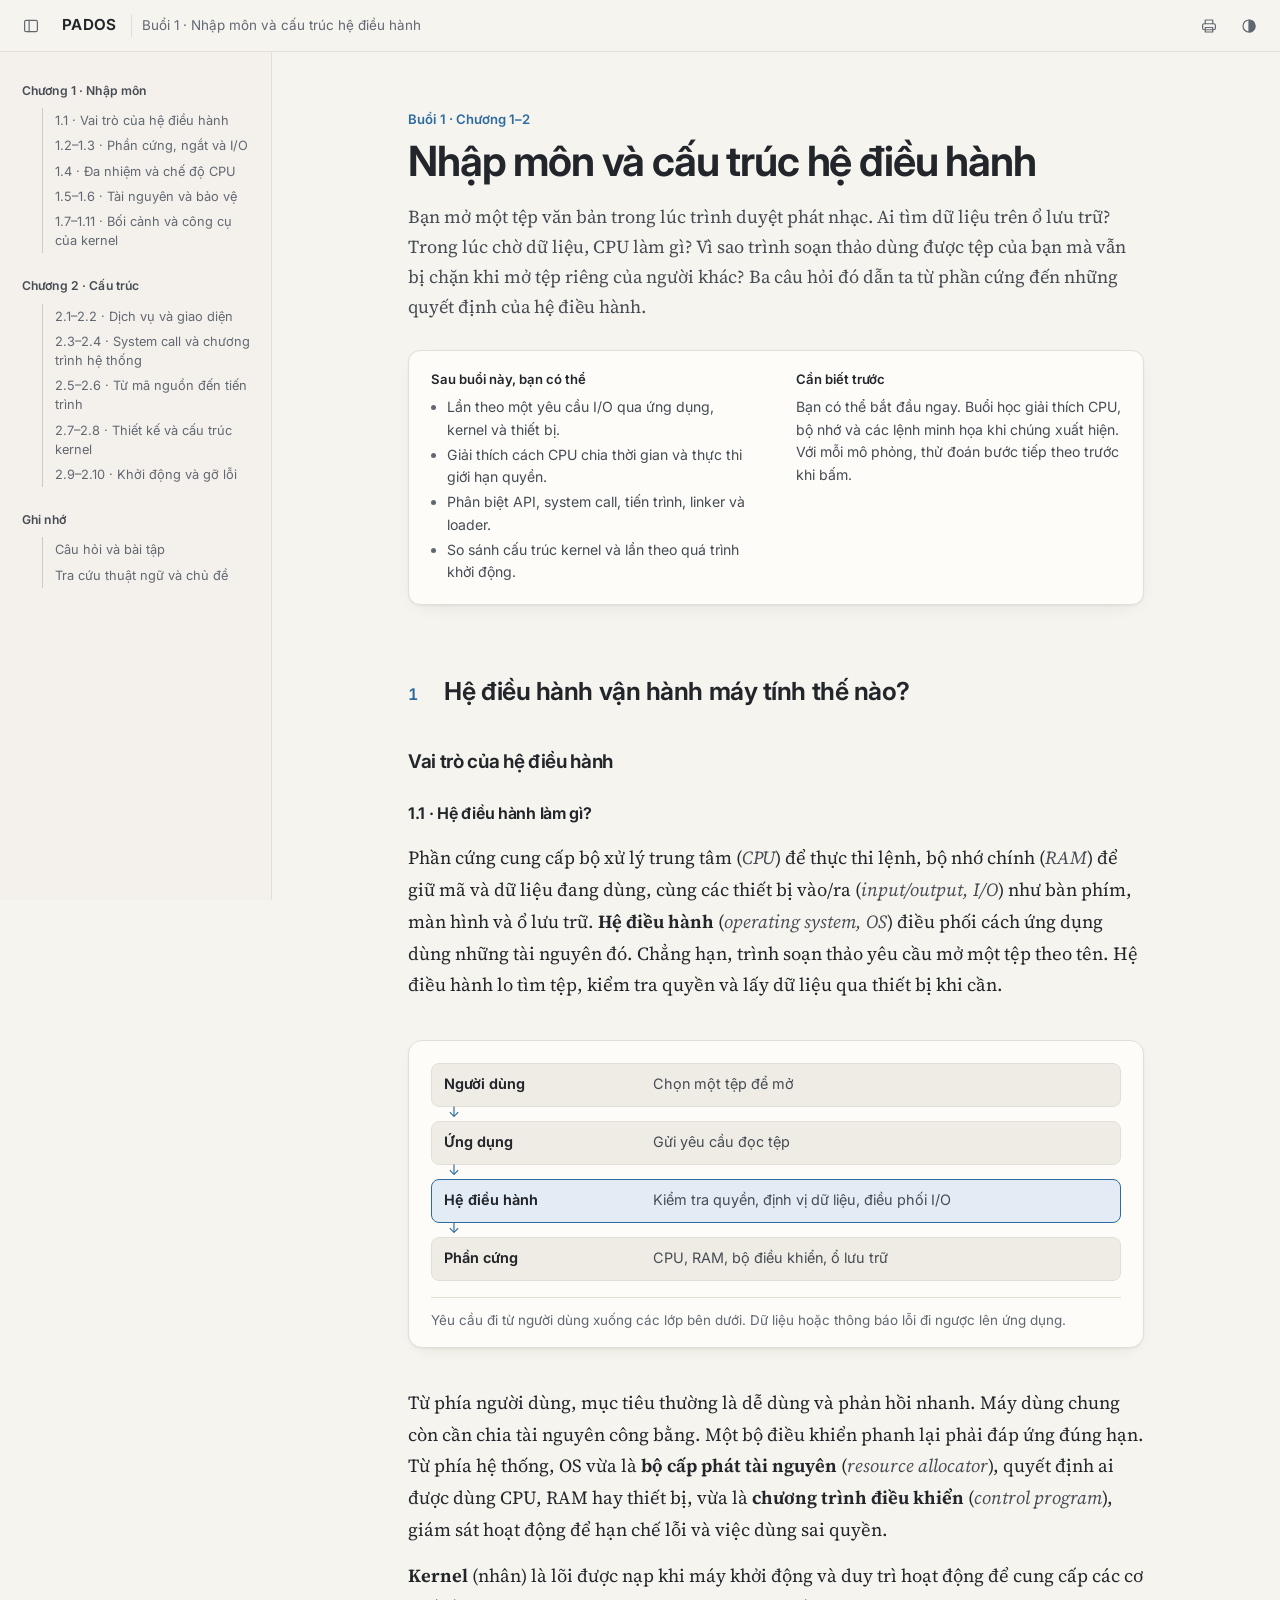
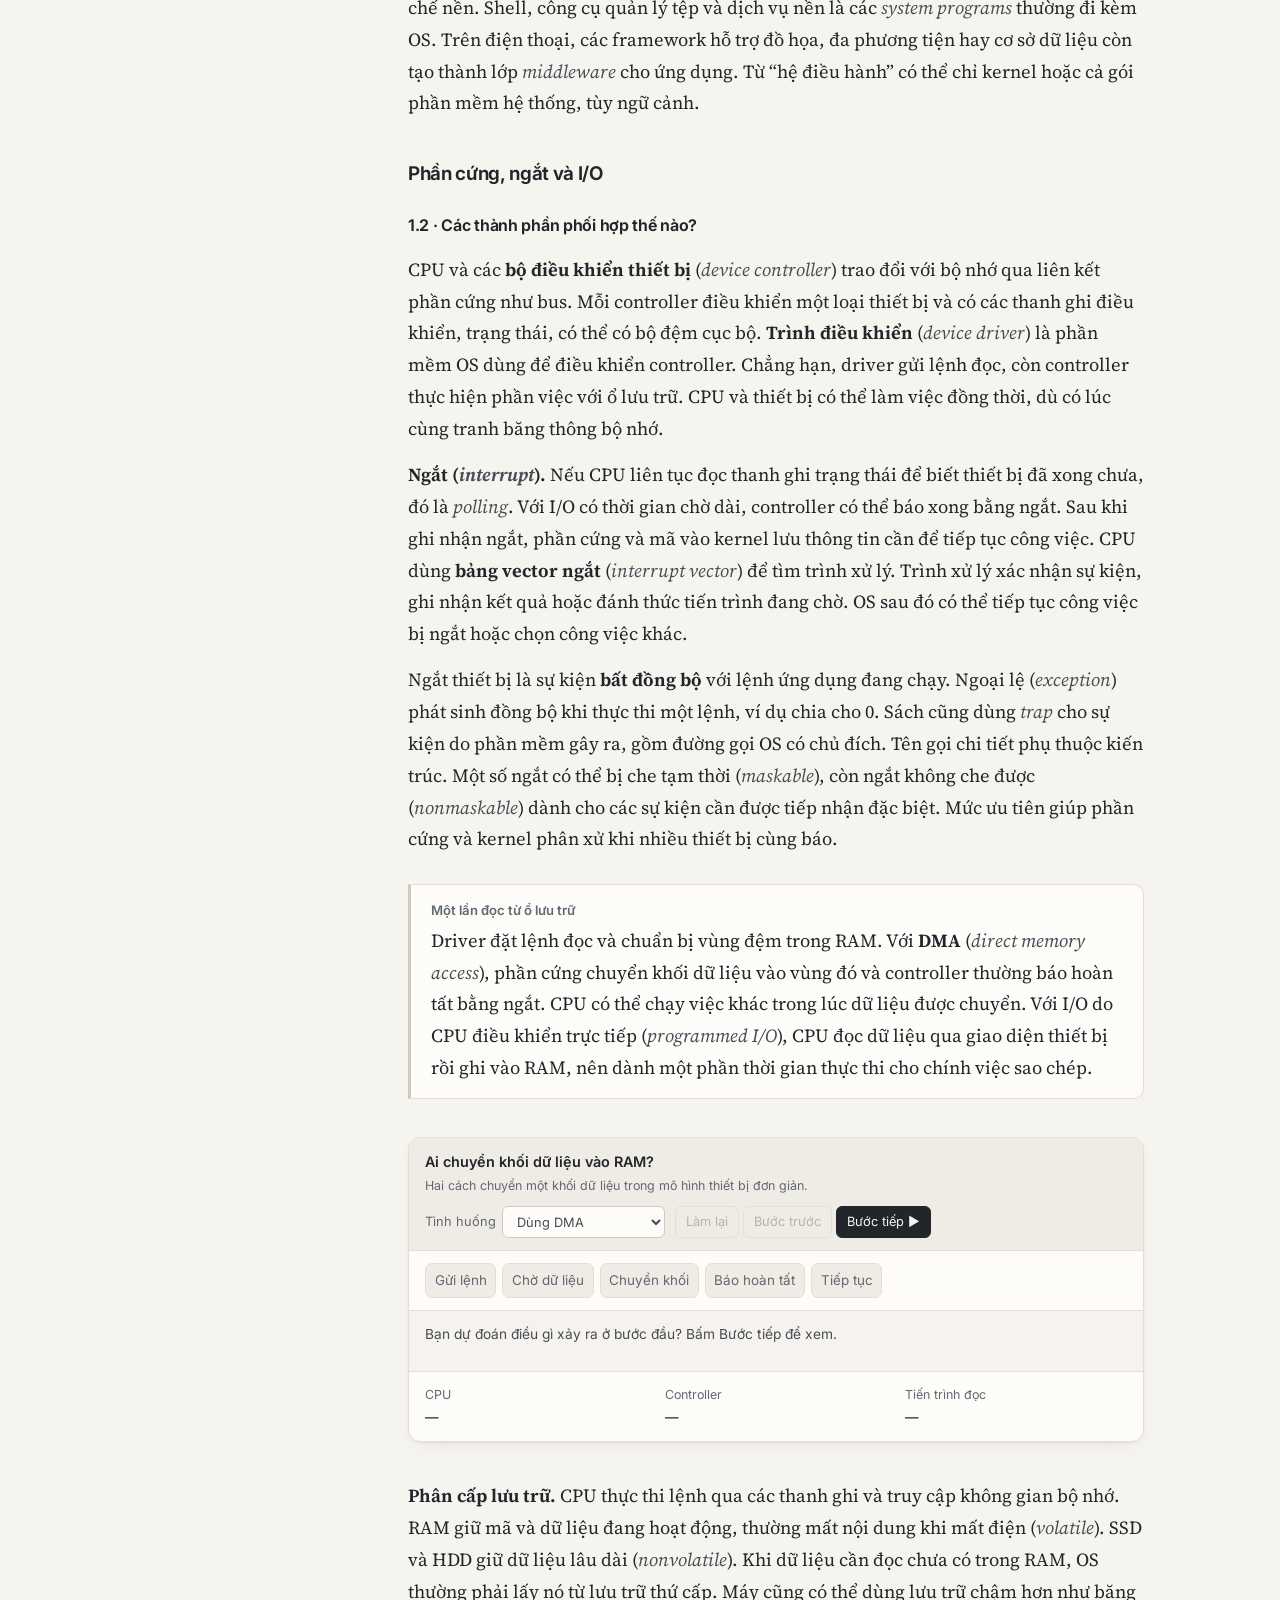
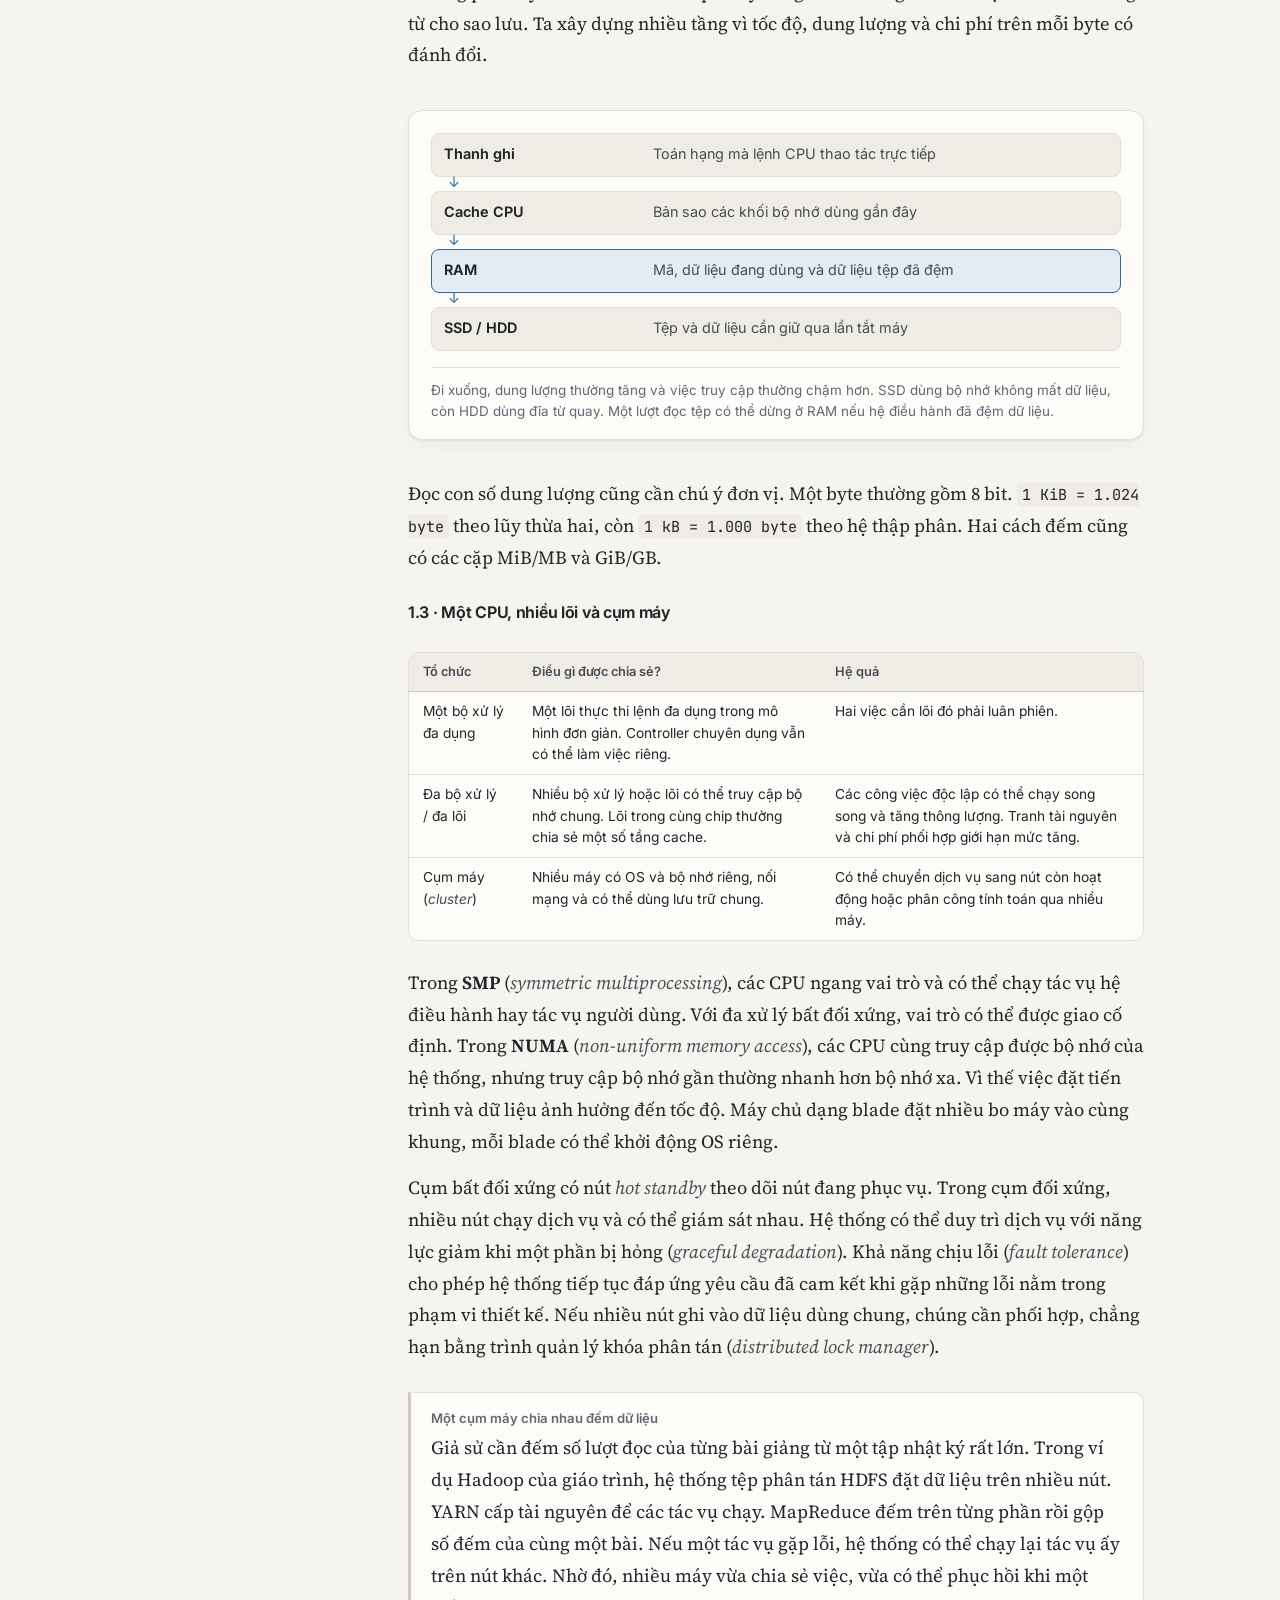
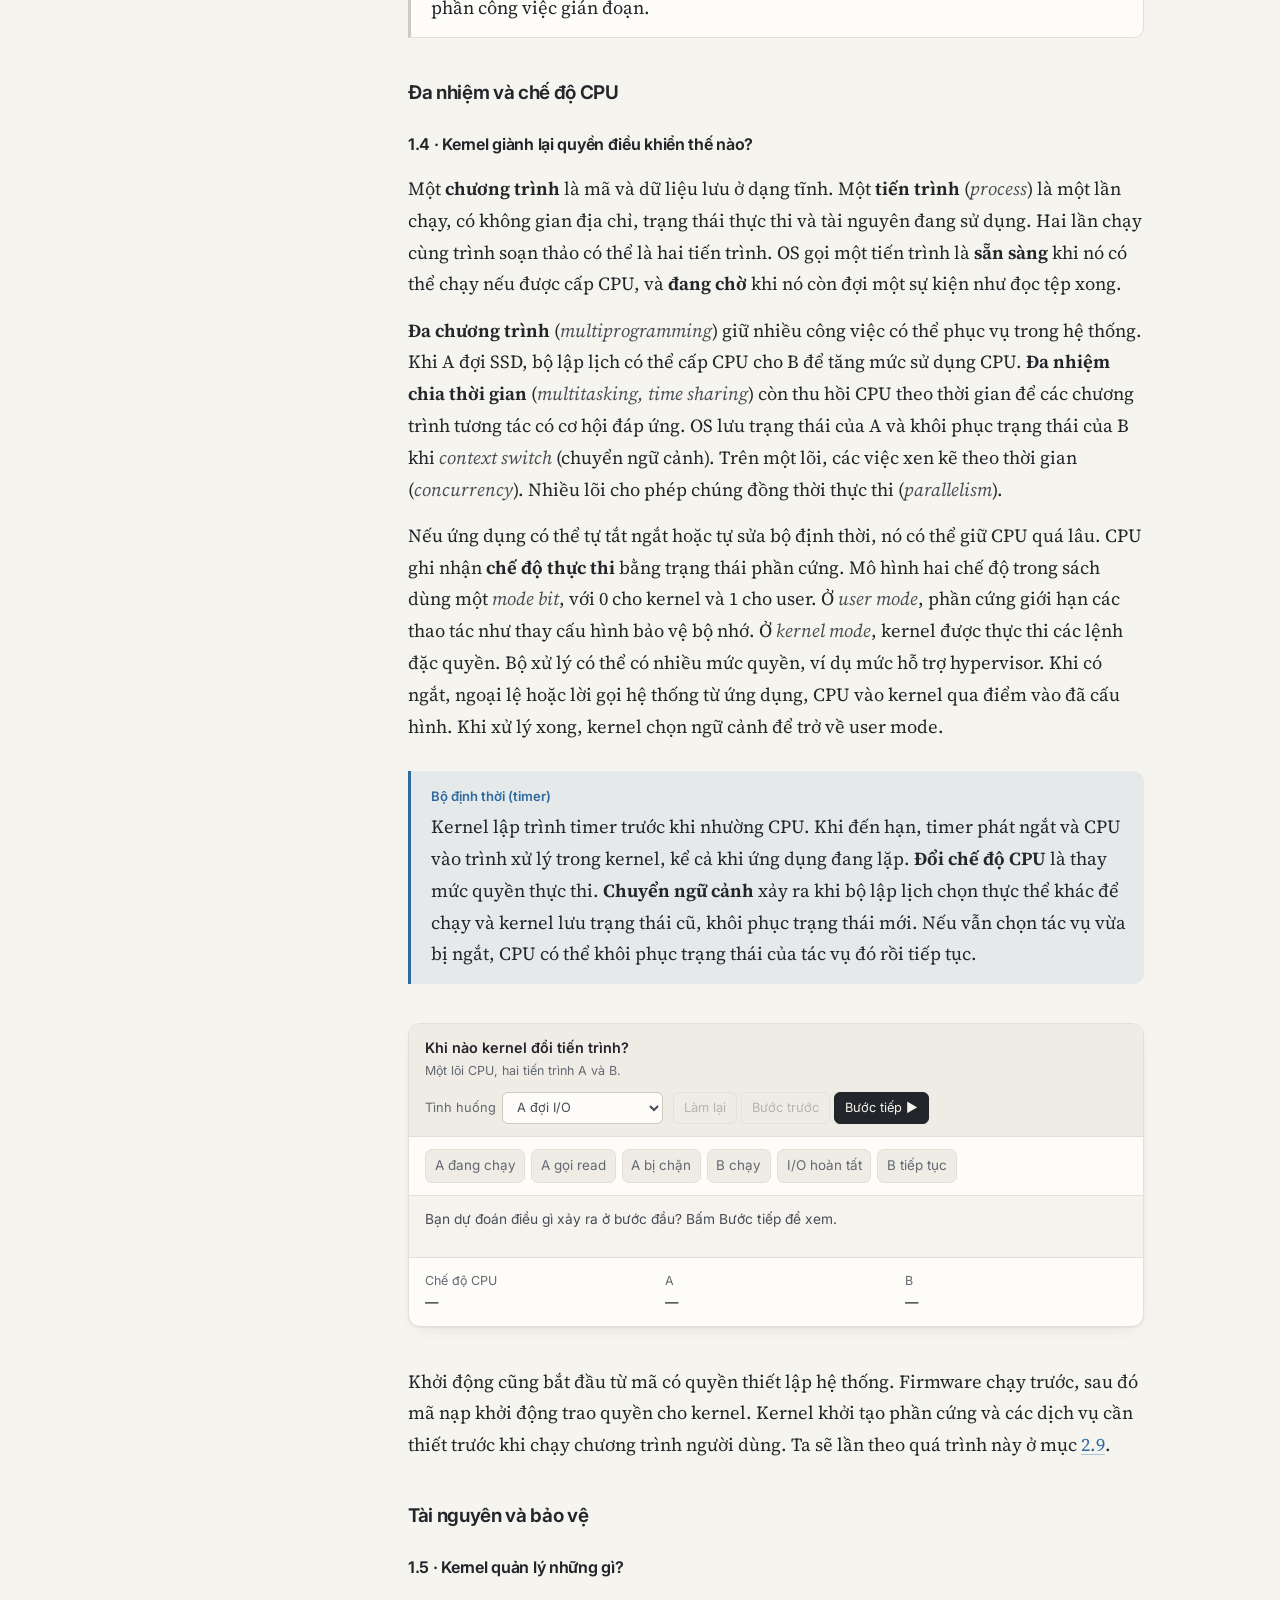
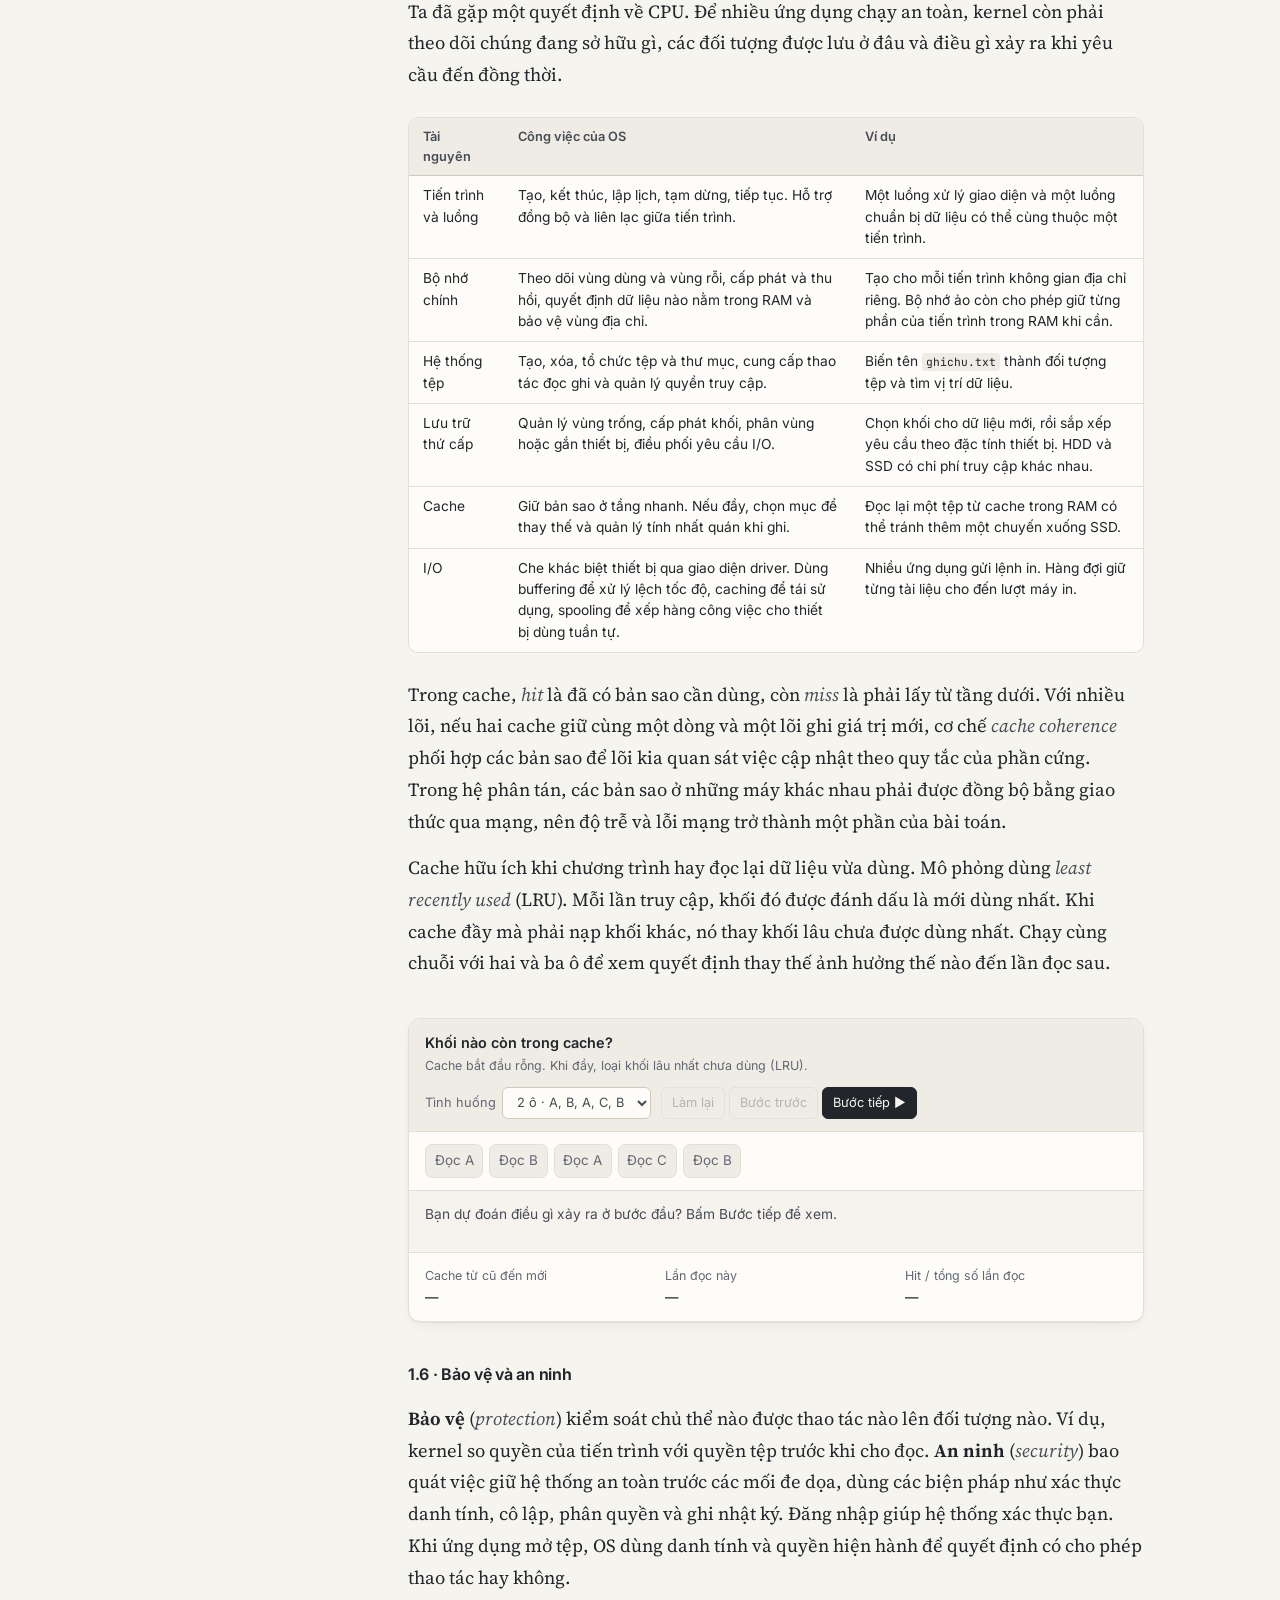
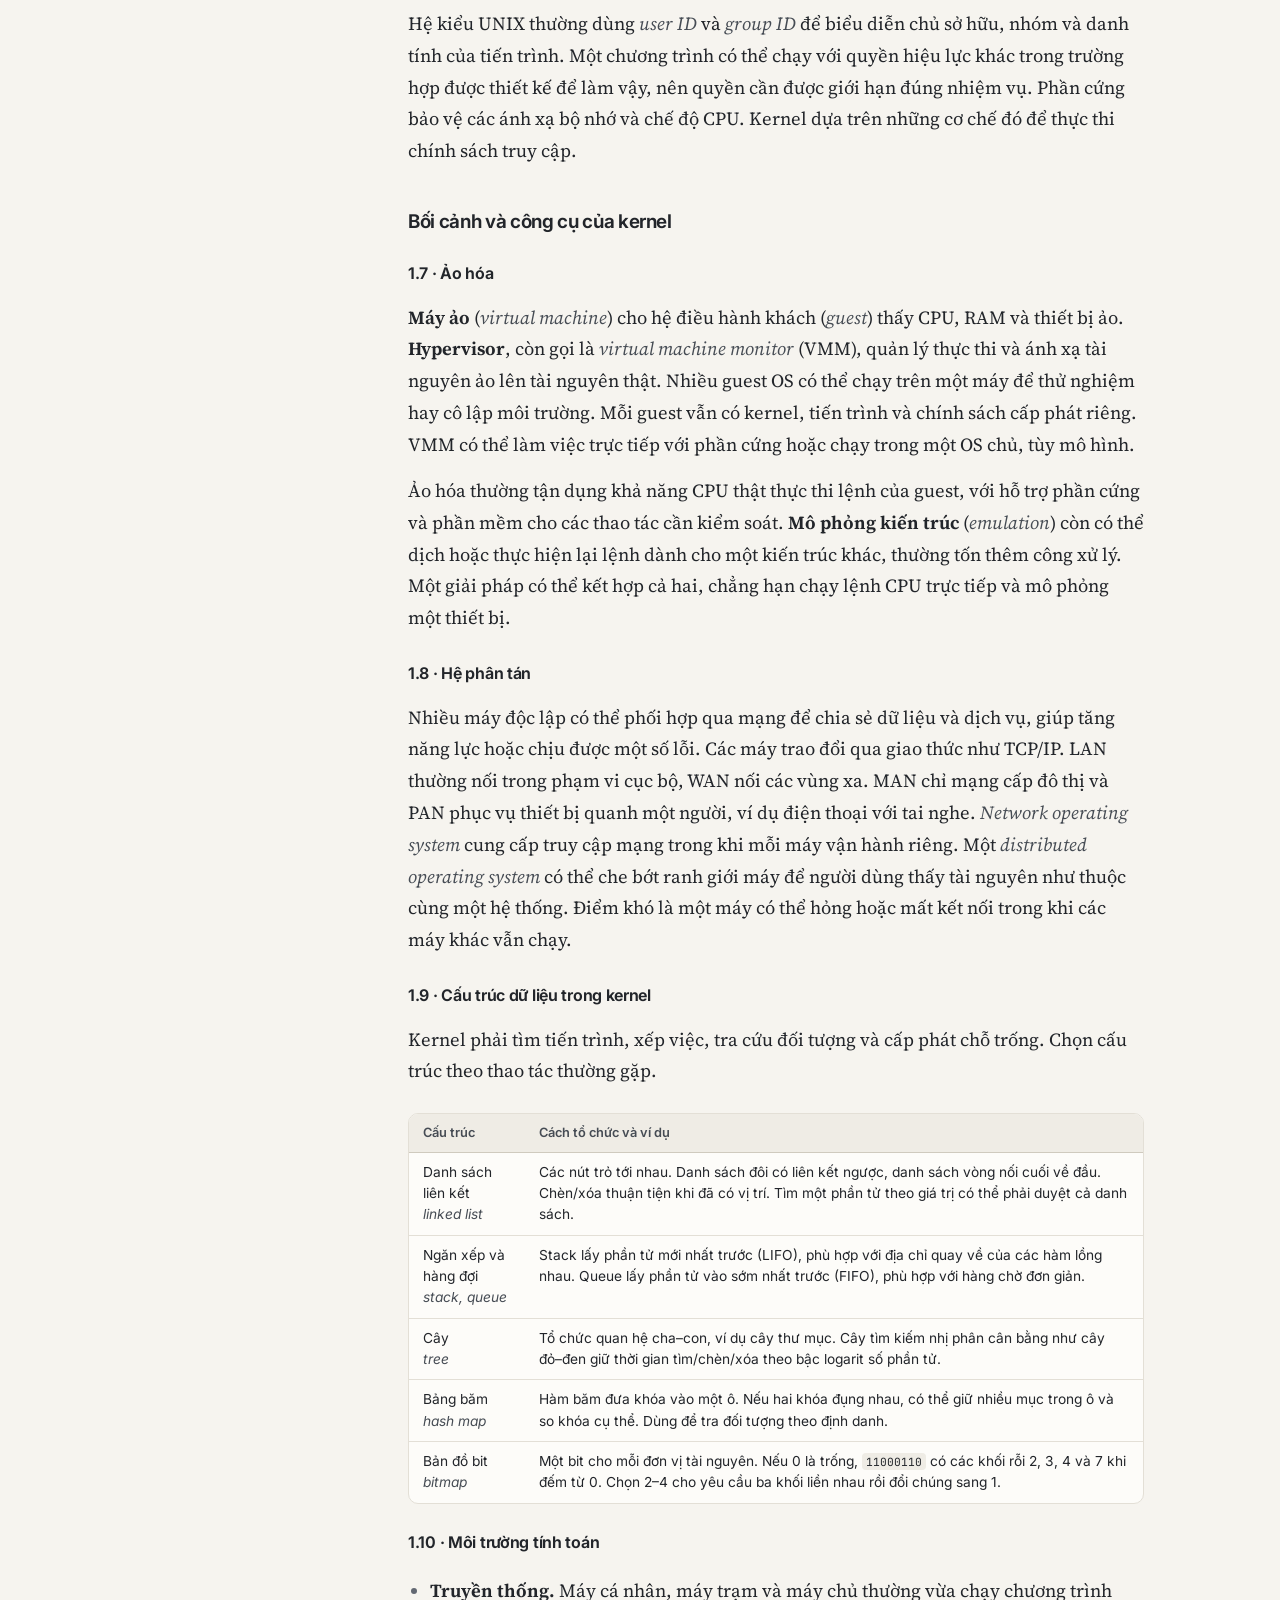
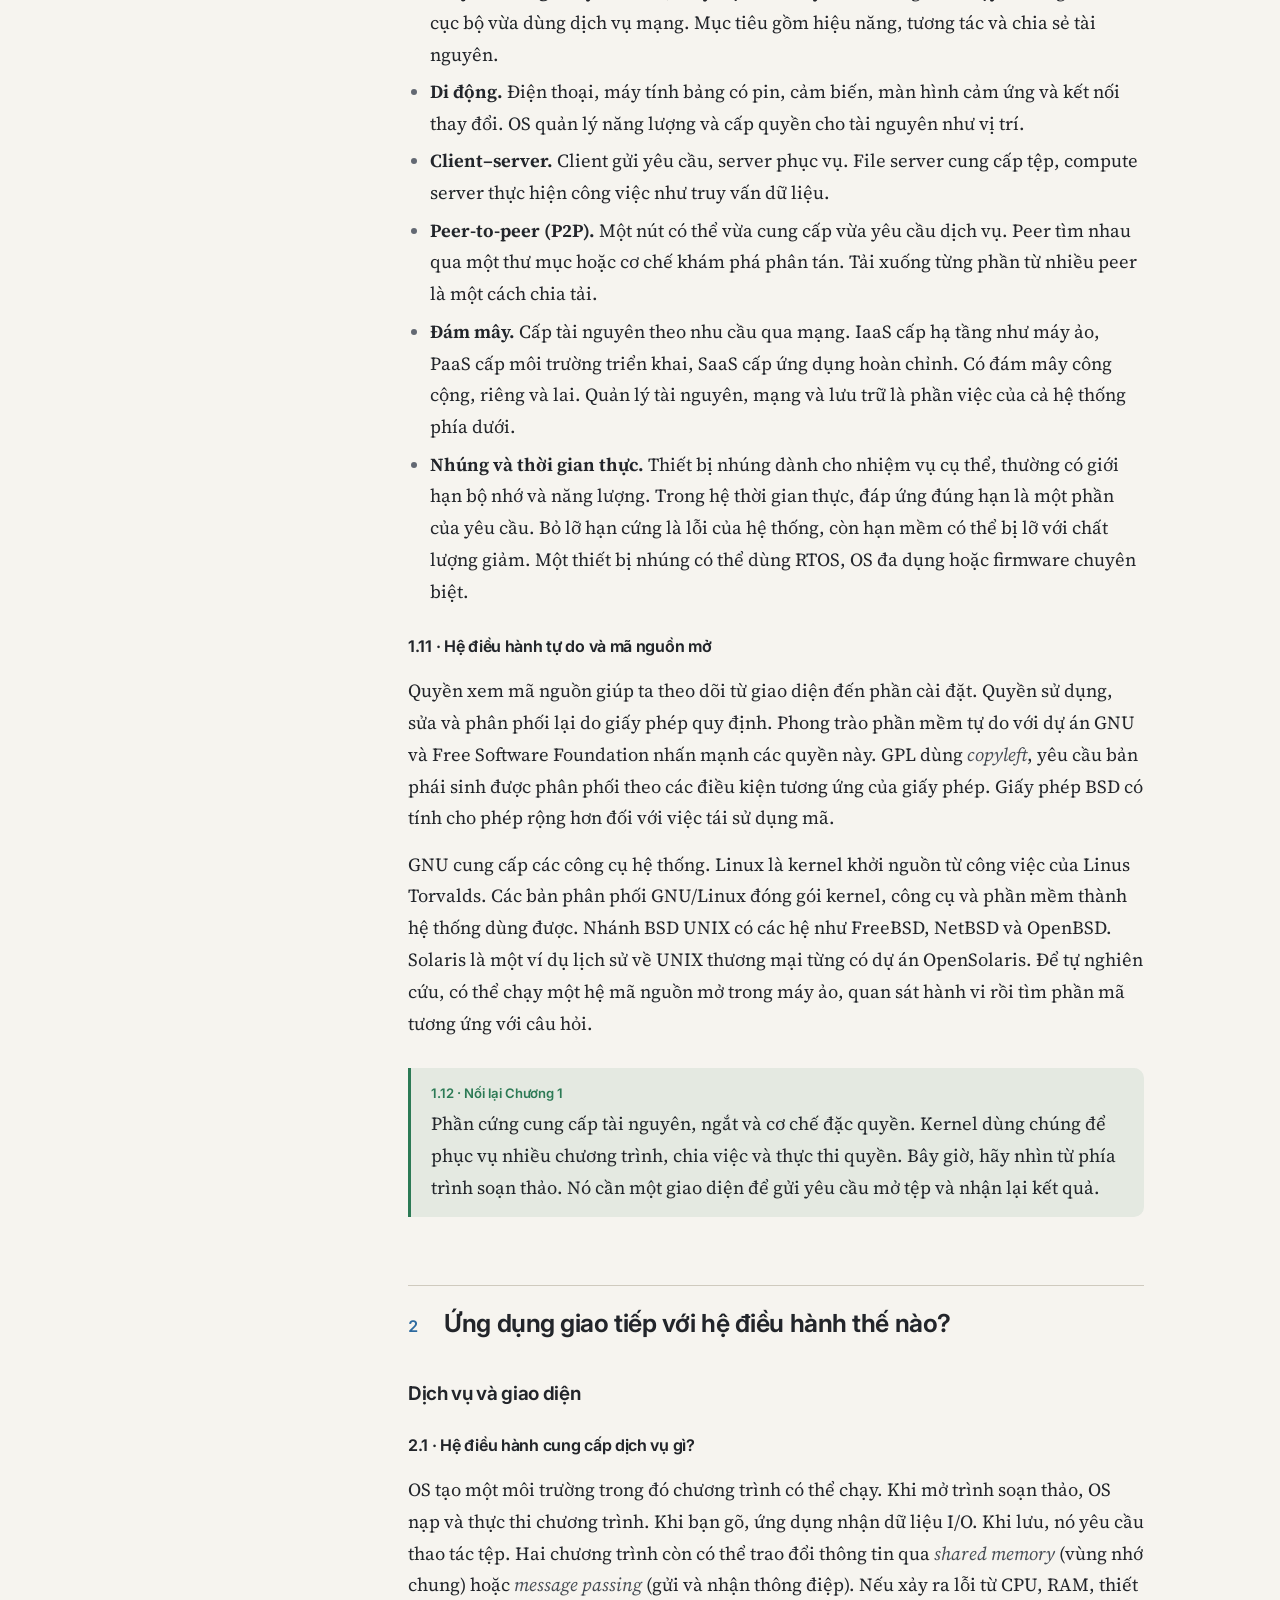
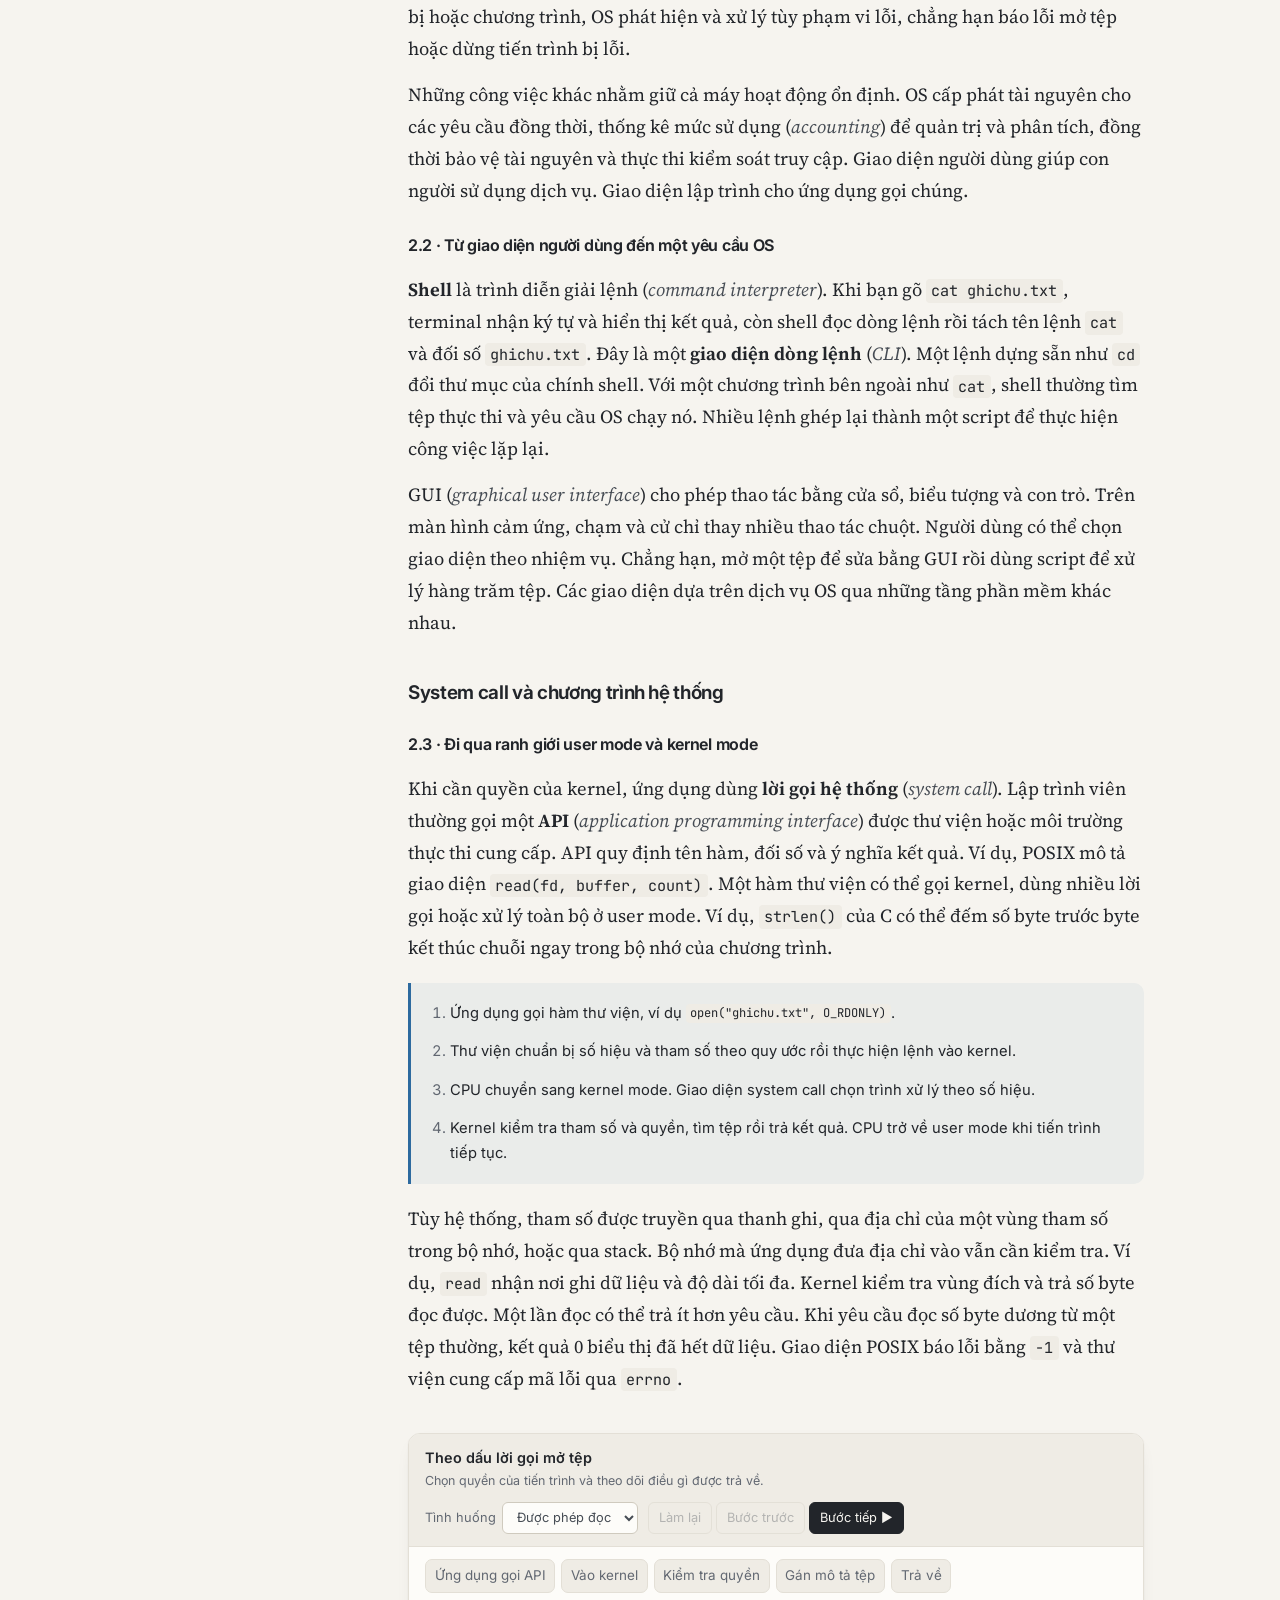
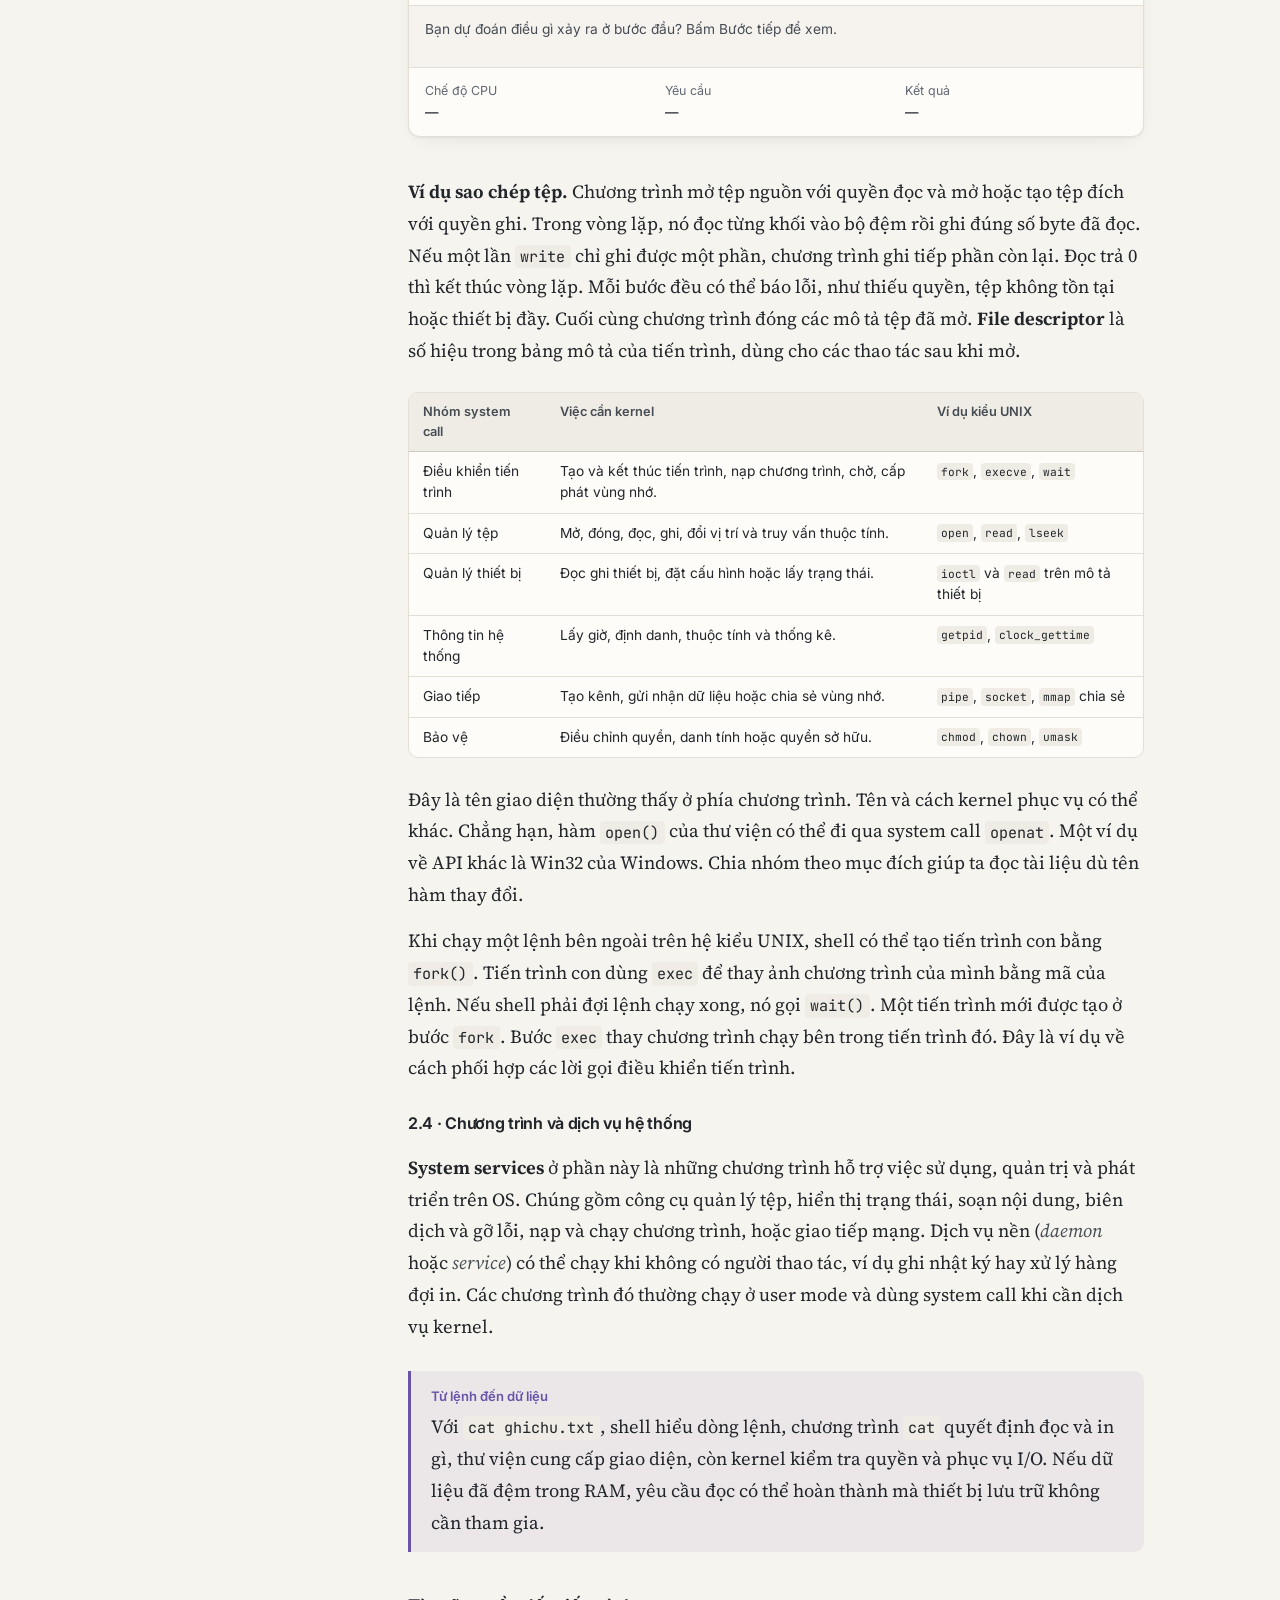
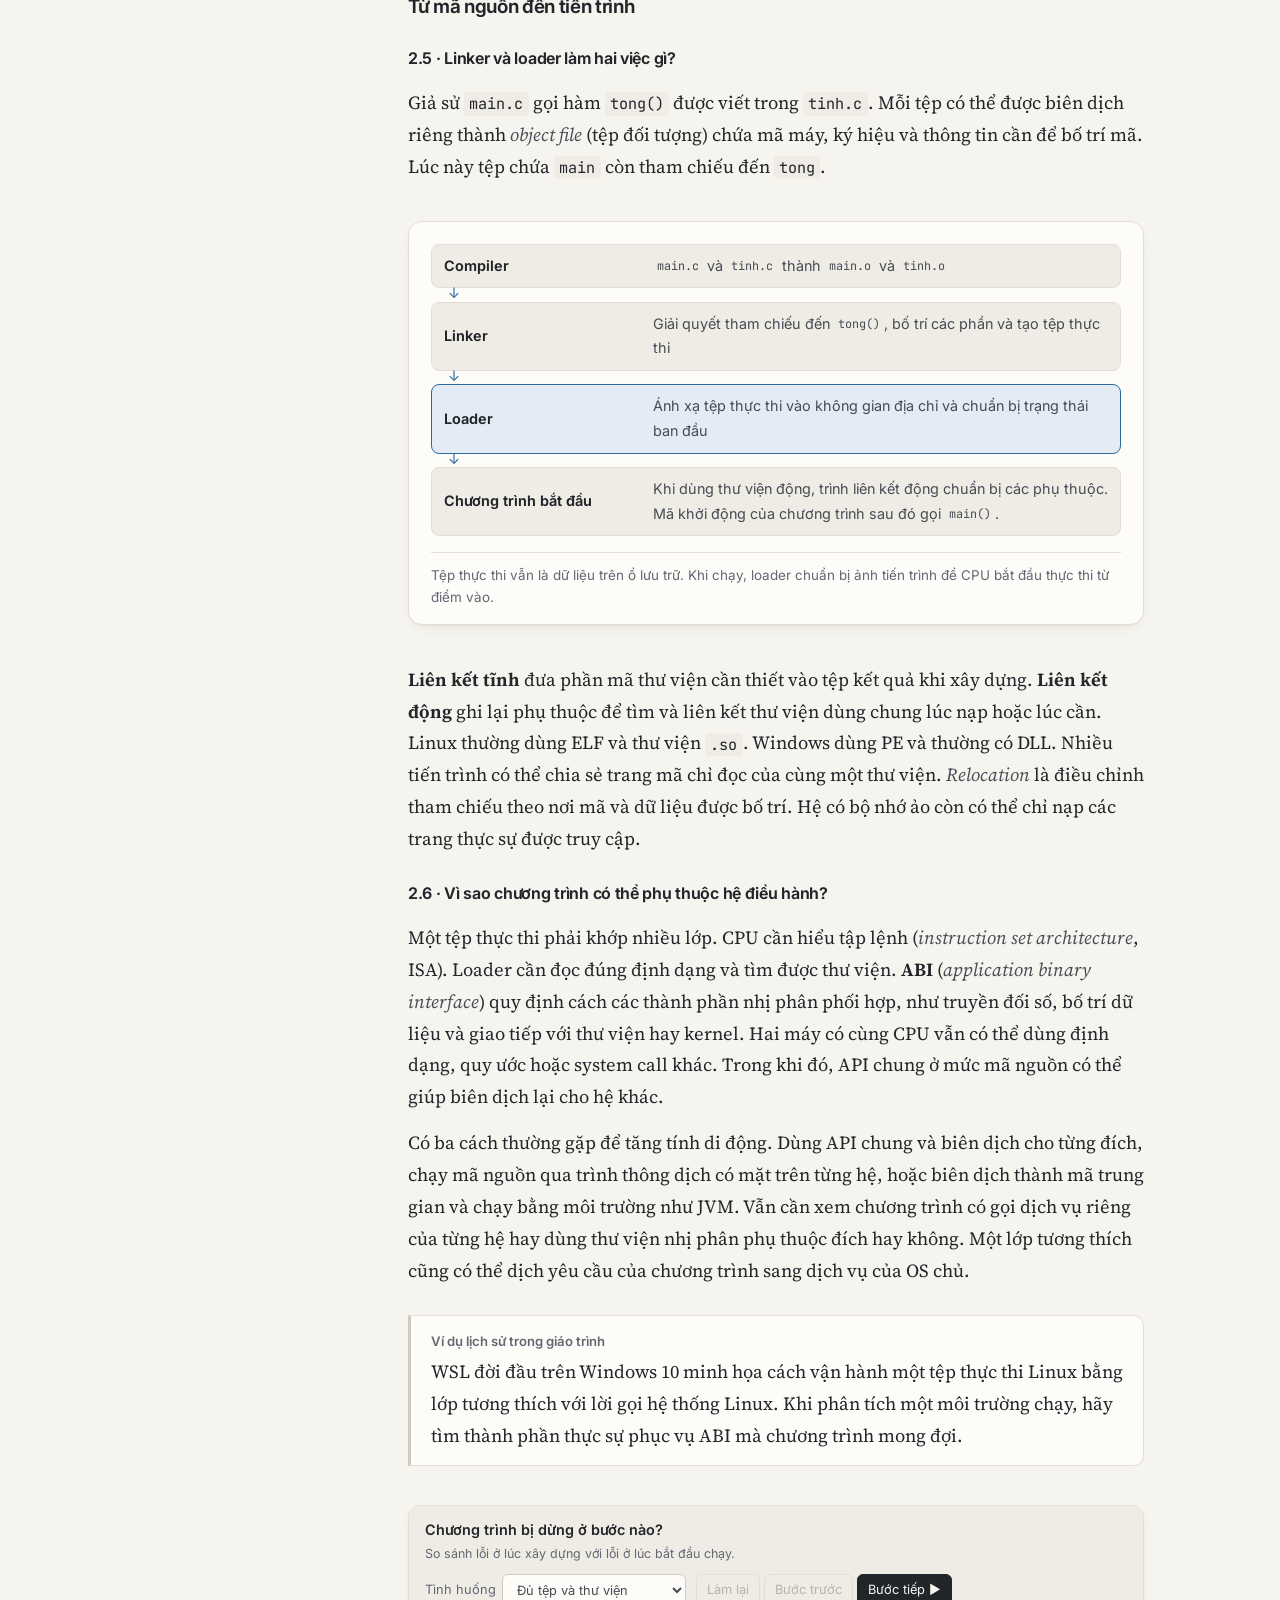
==== buoi-1.html @ cbe0db93 "Refine OS lesson one and add kernel structure simulation" ====
<!DOCTYPE html>
<html lang="vi">
<head>
  <meta charset="utf-8">
  <meta name="viewport" content="width=device-width, initial-scale=1">
  <meta name="description" content="Buổi 1 Hệ điều hành: tự học Chương 1–2 với ví dụ, mô phỏng từng bước và bài tập có lời giải.">
  <title>Buổi 1 · Nhập môn và cấu trúc hệ điều hành · PADOS</title>
  <link rel="preconnect" href="https://fonts.googleapis.com">
  <link rel="preconnect" href="https://fonts.gstatic.com" crossorigin>
  <link href="https://fonts.googleapis.com/css2?family=Inter:wght@400;500;600;700&amp;family=Source+Serif+4:ital,opsz,wght@0,8..60,400;0,8..60,600;1,8..60,400&amp;family=JetBrains+Mono:wght@400;600&amp;display=swap" rel="stylesheet">
  <link rel="stylesheet" href="assets/style.css">
  <script defer src="assets/site.js"></script>
  <script defer src="assets/sim.js"></script>
</head>
<body>
  <header class="topbar">
    <a class="skip" href="#main">Đến nội dung</a>
    <button class="icon-btn side-btn" type="button" aria-controls="sidebar" aria-expanded="false" title="Mục lục" aria-label="Ẩn hoặc hiện mục lục" hidden>
      <svg viewBox="0 0 24 24" aria-hidden="true"><rect x="3.5" y="4.5" width="17" height="15" rx="2"/><path d="M9.5 4.5v15"/></svg>
    </button>
    <a class="brand" href="./">PADOS</a>
    <span class="crumb">Buổi 1 · Nhập môn và cấu trúc hệ điều hành</span>
    <span class="spacer"></span>
    <button class="icon-btn print-btn" type="button" title="In bài" aria-label="In bài" hidden>
      <svg viewBox="0 0 24 24" aria-hidden="true"><path d="M7 9V4h10v5"/><rect x="3.5" y="9" width="17" height="8" rx="2"/><rect x="7" y="14" width="10" height="6"/></svg>
    </button>
    <button class="icon-btn theme-btn" type="button" title="Giao diện sáng/tối" aria-label="Đổi giao diện sáng/tối" hidden>
      <svg viewBox="0 0 24 24" aria-hidden="true"><circle cx="12" cy="12" r="8"/><path d="M12 4a8 8 0 0 1 0 16z" fill="currentColor"/></svg>
    </button>
    <div class="progress" aria-hidden="true"></div>
  </header>
  <div class="layout">
    <aside class="sidebar" id="sidebar">
      <nav aria-label="Mục lục buổi học">
        <div class="nav-chapter">
          <a class="nav-chapter-title" href="#chuong-1">Chương 1 · Nhập môn</a>
          <div class="toc">
            <a href="#vai-tro">1.1 · Vai trò của hệ điều hành</a>
            <a href="#to-chuc">1.2–1.3 · Phần cứng, ngắt và I/O</a>
            <a href="#van-hanh">1.4 · Đa nhiệm và chế độ CPU</a>
            <a href="#tai-nguyen">1.5–1.6 · Tài nguyên và bảo vệ</a>
            <a href="#boi-canh">1.7–1.11 · Bối cảnh và công cụ của kernel</a>
          </div>
        </div>
        <div class="nav-chapter">
          <a class="nav-chapter-title" href="#chuong-2">Chương 2 · Cấu trúc</a>
          <div class="toc">
            <a href="#dich-vu">2.1–2.2 · Dịch vụ và giao diện</a>
            <a href="#loi-goi">2.3–2.4 · System call và chương trình hệ thống</a>
            <a href="#nap-va-tuong-thich">2.5–2.6 · Từ mã nguồn đến tiến trình</a>
            <a href="#thiet-ke">2.7–2.8 · Thiết kế và cấu trúc kernel</a>
            <a href="#khoi-dong">2.9–2.10 · Khởi động và gỡ lỗi</a>
          </div>
        </div>
        <div class="nav-chapter">
          <a class="nav-chapter-title" href="#ghi-nho">Ghi nhớ</a>
          <div class="toc">
            <a href="#tu-kiem-tra">Câu hỏi và bài tập</a>
            <a href="#doi-chieu">Tra cứu thuật ngữ và chủ đề</a>
          </div>
        </div>
      </nav>
    </aside>
    <main class="page" id="main" tabindex="-1"><article class="content">
      <header class="hero">
        <div class="eyebrow">Buổi 1 · Chương 1–2</div>
        <h1>Nhập môn và cấu trúc hệ điều hành</h1>
        <p class="lead">Bạn mở một tệp văn bản trong lúc trình duyệt phát nhạc. Ai tìm dữ liệu trên ổ lưu trữ? Trong lúc chờ dữ liệu, CPU làm gì? Vì sao trình soạn thảo dùng được tệp của bạn mà vẫn bị chặn khi mở tệp riêng của người khác? Ba câu hỏi đó dẫn ta từ phần cứng đến những quyết định của hệ điều hành.</p>
        <div class="meta">
          <div><h4>Sau buổi này, bạn có thể</h4><ul>
            <li>Lần theo một yêu cầu I/O qua ứng dụng, kernel và thiết bị.</li>
            <li>Giải thích cách CPU chia thời gian và thực thi giới hạn quyền.</li>
            <li>Phân biệt API, system call, tiến trình, linker và loader.</li>
            <li>So sánh cấu trúc kernel và lần theo quá trình khởi động.</li>
          </ul></div>
        <div><h4>Cần biết trước</h4><p>Bạn có thể bắt đầu ngay. Buổi học giải thích CPU, bộ nhớ và các lệnh minh họa khi chúng xuất hiện. Với mỗi mô phỏng, thử đoán bước tiếp theo trước khi bấm.</p></div>
        </div>
      </header>

      <section aria-labelledby="chuong-1">
      <h2 id="chuong-1"><span class="sec">1</span>Hệ điều hành vận hành máy tính thế nào?</h2>
      <h3 id="vai-tro">Vai trò của hệ điều hành</h3>
      <h4 id="muc-1-1">1.1 · Hệ điều hành làm gì?</h4>
      <p>Phần cứng cung cấp bộ xử lý trung tâm (<span class="en">CPU</span>) để thực thi lệnh, bộ nhớ chính (<span class="en">RAM</span>) để giữ mã và dữ liệu đang dùng, cùng các thiết bị vào/ra (<span class="en">input/output, I/O</span>) như bàn phím, màn hình và ổ lưu trữ. <dfn>Hệ điều hành</dfn> (<span class="en">operating system, OS</span>) điều phối cách ứng dụng dùng những tài nguyên đó. Chẳng hạn, trình soạn thảo yêu cầu mở một tệp theo tên. Hệ điều hành lo tìm tệp, kiểm tra quyền và lấy dữ liệu qua thiết bị khi cần.</p>
      <figure class="fig">
        <ol class="diagram-layers">
          <li><strong>Người dùng</strong><span>Chọn một tệp để mở</span></li>
          <li><strong>Ứng dụng</strong><span>Gửi yêu cầu đọc tệp</span></li>
          <li><strong>Hệ điều hành</strong><span>Kiểm tra quyền, định vị dữ liệu, điều phối I/O</span></li>
          <li><strong>Phần cứng</strong><span>CPU, RAM, bộ điều khiển, ổ lưu trữ</span></li>
        </ol>
        <figcaption>Yêu cầu đi từ người dùng xuống các lớp bên dưới. Dữ liệu hoặc thông báo lỗi đi ngược lên ứng dụng.</figcaption>
      </figure>
      <p>Từ phía người dùng, mục tiêu thường là dễ dùng và phản hồi nhanh. Máy dùng chung còn cần chia tài nguyên công bằng. Một bộ điều khiển phanh lại phải đáp ứng đúng hạn. Từ phía hệ thống, OS vừa là <dfn>bộ cấp phát tài nguyên</dfn> (<span class="en">resource allocator</span>), quyết định ai được dùng CPU, RAM hay thiết bị, vừa là <dfn>chương trình điều khiển</dfn> (<span class="en">control program</span>), giám sát hoạt động để hạn chế lỗi và việc dùng sai quyền.</p>
      <p><dfn>Kernel</dfn> (nhân) là lõi được nạp khi máy khởi động và duy trì hoạt động để cung cấp các cơ chế nền. Shell, công cụ quản lý tệp và dịch vụ nền là các <span class="en">system programs</span> thường đi kèm OS. Trên điện thoại, các framework hỗ trợ đồ họa, đa phương tiện hay cơ sở dữ liệu còn tạo thành lớp <span class="en">middleware</span> cho ứng dụng. Từ “hệ điều hành” có thể chỉ kernel hoặc cả gói phần mềm hệ thống, tùy ngữ cảnh.</p>

      <h3 id="to-chuc">Phần cứng, ngắt và I/O</h3>
      <h4 id="muc-1-2">1.2 · Các thành phần phối hợp thế nào?</h4>
      <p>CPU và các <dfn>bộ điều khiển thiết bị</dfn> (<span class="en">device controller</span>) trao đổi với bộ nhớ qua liên kết phần cứng như bus. Mỗi controller điều khiển một loại thiết bị và có các thanh ghi điều khiển, trạng thái, có thể có bộ đệm cục bộ. <dfn>Trình điều khiển</dfn> (<span class="en">device driver</span>) là phần mềm OS dùng để điều khiển controller. Chẳng hạn, driver gửi lệnh đọc, còn controller thực hiện phần việc với ổ lưu trữ. CPU và thiết bị có thể làm việc đồng thời, dù có lúc cùng tranh băng thông bộ nhớ.</p>
      <p><strong>Ngắt (<span class="en">interrupt</span>).</strong> Nếu CPU liên tục đọc thanh ghi trạng thái để biết thiết bị đã xong chưa, đó là <span class="en">polling</span>. Với I/O có thời gian chờ dài, controller có thể báo xong bằng ngắt. Sau khi ghi nhận ngắt, phần cứng và mã vào kernel lưu thông tin cần để tiếp tục công việc. CPU dùng <dfn>bảng vector ngắt</dfn> (<span class="en">interrupt vector</span>) để tìm trình xử lý. Trình xử lý xác nhận sự kiện, ghi nhận kết quả hoặc đánh thức tiến trình đang chờ. OS sau đó có thể tiếp tục công việc bị ngắt hoặc chọn công việc khác.</p>
      <p>Ngắt thiết bị là sự kiện <strong>bất đồng bộ</strong> với lệnh ứng dụng đang chạy. Ngoại lệ (<span class="en">exception</span>) phát sinh đồng bộ khi thực thi một lệnh, ví dụ chia cho 0. Sách cũng dùng <span class="en">trap</span> cho sự kiện do phần mềm gây ra, gồm đường gọi OS có chủ đích. Tên gọi chi tiết phụ thuộc kiến trúc. Một số ngắt có thể bị che tạm thời (<span class="en">maskable</span>), còn ngắt không che được (<span class="en">nonmaskable</span>) dành cho các sự kiện cần được tiếp nhận đặc biệt. Mức ưu tiên giúp phần cứng và kernel phân xử khi nhiều thiết bị cùng báo.</p>
      <div class="box example"><div class="box-h">Một lần đọc từ ổ lưu trữ</div><p>Driver đặt lệnh đọc và chuẩn bị vùng đệm trong RAM. Với <dfn>DMA</dfn> (<span class="en">direct memory access</span>), phần cứng chuyển khối dữ liệu vào vùng đó và controller thường báo hoàn tất bằng ngắt. CPU có thể chạy việc khác trong lúc dữ liệu được chuyển. Với I/O do CPU điều khiển trực tiếp (<span class="en">programmed I/O</span>), CPU đọc dữ liệu qua giao diện thiết bị rồi ghi vào RAM, nên dành một phần thời gian thực thi cho chính việc sao chép.</p></div>
      <div data-sim="io"></div>
      <p><strong>Phân cấp lưu trữ.</strong> CPU thực thi lệnh qua các thanh ghi và truy cập không gian bộ nhớ. RAM giữ mã và dữ liệu đang hoạt động, thường mất nội dung khi mất điện (<span class="en">volatile</span>). SSD và HDD giữ dữ liệu lâu dài (<span class="en">nonvolatile</span>). Khi dữ liệu cần đọc chưa có trong RAM, OS thường phải lấy nó từ lưu trữ thứ cấp. Máy cũng có thể dùng lưu trữ chậm hơn như băng từ cho sao lưu. Ta xây dựng nhiều tầng vì tốc độ, dung lượng và chi phí trên mỗi byte có đánh đổi.</p>
      <figure class="fig">
        <ol class="diagram-layers storage-layers">
          <li><strong>Thanh ghi</strong><span>Toán hạng mà lệnh CPU thao tác trực tiếp</span></li>
          <li><strong>Cache CPU</strong><span>Bản sao các khối bộ nhớ dùng gần đây</span></li>
          <li><strong>RAM</strong><span>Mã, dữ liệu đang dùng và dữ liệu tệp đã đệm</span></li>
          <li><strong>SSD / HDD</strong><span>Tệp và dữ liệu cần giữ qua lần tắt máy</span></li>
        </ol>
        <figcaption>Đi xuống, dung lượng thường tăng và việc truy cập thường chậm hơn. SSD dùng bộ nhớ không mất dữ liệu, còn HDD dùng đĩa từ quay. Một lượt đọc tệp có thể dừng ở RAM nếu hệ điều hành đã đệm dữ liệu.</figcaption>
      </figure>
      <p>Đọc con số dung lượng cũng cần chú ý đơn vị. Một byte thường gồm 8 bit. <code>1 KiB = 1.024 byte</code> theo lũy thừa hai, còn <code>1 kB = 1.000 byte</code> theo hệ thập phân. Hai cách đếm cũng có các cặp MiB/MB và GiB/GB.</p>
      <h4 id="muc-1-3">1.3 · Một CPU, nhiều lõi và cụm máy</h4>
      <div class="tbl-wrap"><table class="tbl">
        <thead><tr><th scope="col">Tổ chức</th><th scope="col">Điều gì được chia sẻ?</th><th scope="col">Hệ quả</th></tr></thead>
        <tbody>
          <tr><td>Một bộ xử lý đa dụng</td><td>Một lõi thực thi lệnh đa dụng trong mô hình đơn giản. Controller chuyên dụng vẫn có thể làm việc riêng.</td><td>Hai việc cần lõi đó phải luân phiên.</td></tr>
          <tr><td>Đa bộ xử lý / đa lõi</td><td>Nhiều bộ xử lý hoặc lõi có thể truy cập bộ nhớ chung. Lõi trong cùng chip thường chia sẻ một số tầng cache.</td><td>Các công việc độc lập có thể chạy song song và tăng thông lượng. Tranh tài nguyên và chi phí phối hợp giới hạn mức tăng.</td></tr>
          <tr><td>Cụm máy (<span class="en">cluster</span>)</td><td>Nhiều máy có OS và bộ nhớ riêng, nối mạng và có thể dùng lưu trữ chung.</td><td>Có thể chuyển dịch vụ sang nút còn hoạt động hoặc phân công tính toán qua nhiều máy.</td></tr>
        </tbody>
      </table></div>
      <p>Trong <dfn>SMP</dfn> (<span class="en">symmetric multiprocessing</span>), các CPU ngang vai trò và có thể chạy tác vụ hệ điều hành hay tác vụ người dùng. Với đa xử lý bất đối xứng, vai trò có thể được giao cố định. Trong <dfn>NUMA</dfn> (<span class="en">non-uniform memory access</span>), các CPU cùng truy cập được bộ nhớ của hệ thống, nhưng truy cập bộ nhớ gần thường nhanh hơn bộ nhớ xa. Vì thế việc đặt tiến trình và dữ liệu ảnh hưởng đến tốc độ. Máy chủ dạng blade đặt nhiều bo máy vào cùng khung, mỗi blade có thể khởi động OS riêng.</p>
      <p>Cụm bất đối xứng có nút <span class="en">hot standby</span> theo dõi nút đang phục vụ. Trong cụm đối xứng, nhiều nút chạy dịch vụ và có thể giám sát nhau. Hệ thống có thể duy trì dịch vụ với năng lực giảm khi một phần bị hỏng (<span class="en">graceful degradation</span>). Khả năng chịu lỗi (<span class="en">fault tolerance</span>) cho phép hệ thống tiếp tục đáp ứng yêu cầu đã cam kết khi gặp những lỗi nằm trong phạm vi thiết kế. Nếu nhiều nút ghi vào dữ liệu dùng chung, chúng cần phối hợp, chẳng hạn bằng trình quản lý khóa phân tán (<span class="en">distributed lock manager</span>).</p>
      <div class="box example"><div class="box-h">Một cụm máy chia nhau đếm dữ liệu</div><p>Giả sử cần đếm số lượt đọc của từng bài giảng từ một tập nhật ký rất lớn. Trong ví dụ Hadoop của giáo trình, hệ thống tệp phân tán HDFS đặt dữ liệu trên nhiều nút. YARN cấp tài nguyên để các tác vụ chạy. MapReduce đếm trên từng phần rồi gộp số đếm của cùng một bài. Nếu một tác vụ gặp lỗi, hệ thống có thể chạy lại tác vụ ấy trên nút khác. Nhờ đó, nhiều máy vừa chia sẻ việc, vừa có thể phục hồi khi một phần công việc gián đoạn.</p></div>

      <h3 id="van-hanh">Đa nhiệm và chế độ CPU</h3>
      <h4 id="muc-1-4">1.4 · Kernel giành lại quyền điều khiển thế nào?</h4>
      <p>Một <dfn>chương trình</dfn> là mã và dữ liệu lưu ở dạng tĩnh. Một <dfn>tiến trình</dfn> (<span class="en">process</span>) là một lần chạy, có không gian địa chỉ, trạng thái thực thi và tài nguyên đang sử dụng. Hai lần chạy cùng trình soạn thảo có thể là hai tiến trình. OS gọi một tiến trình là <strong>sẵn sàng</strong> khi nó có thể chạy nếu được cấp CPU, và <strong>đang chờ</strong> khi nó còn đợi một sự kiện như đọc tệp xong.</p>
      <p><dfn>Đa chương trình</dfn> (<span class="en">multiprogramming</span>) giữ nhiều công việc có thể phục vụ trong hệ thống. Khi A đợi SSD, bộ lập lịch có thể cấp CPU cho B để tăng mức sử dụng CPU. <dfn>Đa nhiệm chia thời gian</dfn> (<span class="en">multitasking, time sharing</span>) còn thu hồi CPU theo thời gian để các chương trình tương tác có cơ hội đáp ứng. OS lưu trạng thái của A và khôi phục trạng thái của B khi <span class="en">context switch</span> (chuyển ngữ cảnh). Trên một lõi, các việc xen kẽ theo thời gian (<span class="en">concurrency</span>). Nhiều lõi cho phép chúng đồng thời thực thi (<span class="en">parallelism</span>).</p>
      <p>Nếu ứng dụng có thể tự tắt ngắt hoặc tự sửa bộ định thời, nó có thể giữ CPU quá lâu. CPU ghi nhận <dfn>chế độ thực thi</dfn> bằng trạng thái phần cứng. Mô hình hai chế độ trong sách dùng một <span class="en">mode bit</span>, với 0 cho kernel và 1 cho user. Ở <span class="en">user mode</span>, phần cứng giới hạn các thao tác như thay cấu hình bảo vệ bộ nhớ. Ở <span class="en">kernel mode</span>, kernel được thực thi các lệnh đặc quyền. Bộ xử lý có thể có nhiều mức quyền, ví dụ mức hỗ trợ hypervisor. Khi có ngắt, ngoại lệ hoặc lời gọi hệ thống từ ứng dụng, CPU vào kernel qua điểm vào đã cấu hình. Khi xử lý xong, kernel chọn ngữ cảnh để trở về user mode.</p>
      <div class="box def"><div class="box-h">Bộ định thời (timer)</div><p>Kernel lập trình timer trước khi nhường CPU. Khi đến hạn, timer phát ngắt và CPU vào trình xử lý trong kernel, kể cả khi ứng dụng đang lặp. <strong>Đổi chế độ CPU</strong> là thay mức quyền thực thi. <strong>Chuyển ngữ cảnh</strong> xảy ra khi bộ lập lịch chọn thực thể khác để chạy và kernel lưu trạng thái cũ, khôi phục trạng thái mới. Nếu vẫn chọn tác vụ vừa bị ngắt, CPU có thể khôi phục trạng thái của tác vụ đó rồi tiếp tục.</p></div>
      <div data-sim="cpu"></div>
      <p>Khởi động cũng bắt đầu từ mã có quyền thiết lập hệ thống. Firmware chạy trước, sau đó mã nạp khởi động trao quyền cho kernel. Kernel khởi tạo phần cứng và các dịch vụ cần thiết trước khi chạy chương trình người dùng. Ta sẽ lần theo quá trình này ở mục <a href="#muc-2-9">2.9</a>.</p>

      <h3 id="tai-nguyen">Tài nguyên và bảo vệ</h3>
      <h4 id="muc-1-5">1.5 · Kernel quản lý những gì?</h4>
      <p>Ta đã gặp một quyết định về CPU. Để nhiều ứng dụng chạy an toàn, kernel còn phải theo dõi chúng đang sở hữu gì, các đối tượng được lưu ở đâu và điều gì xảy ra khi yêu cầu đến đồng thời.</p>
      <div class="tbl-wrap"><table class="tbl">
        <thead><tr><th scope="col">Tài nguyên</th><th scope="col">Công việc của OS</th><th scope="col">Ví dụ</th></tr></thead>
        <tbody>
          <tr><td>Tiến trình và luồng</td><td>Tạo, kết thúc, lập lịch, tạm dừng, tiếp tục. Hỗ trợ đồng bộ và liên lạc giữa tiến trình.</td><td>Một luồng xử lý giao diện và một luồng chuẩn bị dữ liệu có thể cùng thuộc một tiến trình.</td></tr>
          <tr><td>Bộ nhớ chính</td><td>Theo dõi vùng dùng và vùng rỗi, cấp phát và thu hồi, quyết định dữ liệu nào nằm trong RAM và bảo vệ vùng địa chỉ.</td><td>Tạo cho mỗi tiến trình không gian địa chỉ riêng. Bộ nhớ ảo còn cho phép giữ từng phần của tiến trình trong RAM khi cần.</td></tr>
          <tr><td>Hệ thống tệp</td><td>Tạo, xóa, tổ chức tệp và thư mục, cung cấp thao tác đọc ghi và quản lý quyền truy cập.</td><td>Biến tên <code>ghichu.txt</code> thành đối tượng tệp và tìm vị trí dữ liệu.</td></tr>
          <tr><td>Lưu trữ thứ cấp</td><td>Quản lý vùng trống, cấp phát khối, phân vùng hoặc gắn thiết bị, điều phối yêu cầu I/O.</td><td>Chọn khối cho dữ liệu mới, rồi sắp xếp yêu cầu theo đặc tính thiết bị. HDD và SSD có chi phí truy cập khác nhau.</td></tr>
          <tr><td>Cache</td><td>Giữ bản sao ở tầng nhanh. Nếu đầy, chọn mục để thay thế và quản lý tính nhất quán khi ghi.</td><td>Đọc lại một tệp từ cache trong RAM có thể tránh thêm một chuyến xuống SSD.</td></tr>
          <tr><td>I/O</td><td>Che khác biệt thiết bị qua giao diện driver. Dùng buffering để xử lý lệch tốc độ, caching để tái sử dụng, spooling để xếp hàng công việc cho thiết bị dùng tuần tự.</td><td>Nhiều ứng dụng gửi lệnh in. Hàng đợi giữ từng tài liệu cho đến lượt máy in.</td></tr>
        </tbody>
      </table></div>
      <p>Trong cache, <span class="en">hit</span> là đã có bản sao cần dùng, còn <span class="en">miss</span> là phải lấy từ tầng dưới. Với nhiều lõi, nếu hai cache giữ cùng một dòng và một lõi ghi giá trị mới, cơ chế <span class="en">cache coherence</span> phối hợp các bản sao để lõi kia quan sát việc cập nhật theo quy tắc của phần cứng. Trong hệ phân tán, các bản sao ở những máy khác nhau phải được đồng bộ bằng giao thức qua mạng, nên độ trễ và lỗi mạng trở thành một phần của bài toán.</p>
      <p>Cache hữu ích khi chương trình hay đọc lại dữ liệu vừa dùng. Mô phỏng dùng <span class="en">least recently used</span> (LRU). Mỗi lần truy cập, khối đó được đánh dấu là mới dùng nhất. Khi cache đầy mà phải nạp khối khác, nó thay khối lâu chưa được dùng nhất. Chạy cùng chuỗi với hai và ba ô để xem quyết định thay thế ảnh hưởng thế nào đến lần đọc sau.</p>
      <div data-sim="cache"></div>
      <h4 id="muc-1-6">1.6 · Bảo vệ và an ninh</h4>
      <p><dfn>Bảo vệ</dfn> (<span class="en">protection</span>) kiểm soát chủ thể nào được thao tác nào lên đối tượng nào. Ví dụ, kernel so quyền của tiến trình với quyền tệp trước khi cho đọc. <dfn>An ninh</dfn> (<span class="en">security</span>) bao quát việc giữ hệ thống an toàn trước các mối đe dọa, dùng các biện pháp như xác thực danh tính, cô lập, phân quyền và ghi nhật ký. Đăng nhập giúp hệ thống xác thực bạn. Khi ứng dụng mở tệp, OS dùng danh tính và quyền hiện hành để quyết định có cho phép thao tác hay không.</p>
      <p>Hệ kiểu UNIX thường dùng <span class="en">user ID</span> và <span class="en">group ID</span> để biểu diễn chủ sở hữu, nhóm và danh tính của tiến trình. Một chương trình có thể chạy với quyền hiệu lực khác trong trường hợp được thiết kế để làm vậy, nên quyền cần được giới hạn đúng nhiệm vụ. Phần cứng bảo vệ các ánh xạ bộ nhớ và chế độ CPU. Kernel dựa trên những cơ chế đó để thực thi chính sách truy cập.</p>

      <h3 id="boi-canh">Bối cảnh và công cụ của kernel</h3>
      <h4 id="muc-1-7">1.7 · Ảo hóa</h4>
      <p><dfn>Máy ảo</dfn> (<span class="en">virtual machine</span>) cho hệ điều hành khách (<span class="en">guest</span>) thấy CPU, RAM và thiết bị ảo. <dfn>Hypervisor</dfn>, còn gọi là <span class="en">virtual machine monitor</span> (VMM), quản lý thực thi và ánh xạ tài nguyên ảo lên tài nguyên thật. Nhiều guest OS có thể chạy trên một máy để thử nghiệm hay cô lập môi trường. Mỗi guest vẫn có kernel, tiến trình và chính sách cấp phát riêng. VMM có thể làm việc trực tiếp với phần cứng hoặc chạy trong một OS chủ, tùy mô hình.</p>
      <p>Ảo hóa thường tận dụng khả năng CPU thật thực thi lệnh của guest, với hỗ trợ phần cứng và phần mềm cho các thao tác cần kiểm soát. <dfn>Mô phỏng kiến trúc</dfn> (<span class="en">emulation</span>) còn có thể dịch hoặc thực hiện lại lệnh dành cho một kiến trúc khác, thường tốn thêm công xử lý. Một giải pháp có thể kết hợp cả hai, chẳng hạn chạy lệnh CPU trực tiếp và mô phỏng một thiết bị.</p>
      <h4 id="muc-1-8">1.8 · Hệ phân tán</h4>
      <p>Nhiều máy độc lập có thể phối hợp qua mạng để chia sẻ dữ liệu và dịch vụ, giúp tăng năng lực hoặc chịu được một số lỗi. Các máy trao đổi qua giao thức như TCP/IP. LAN thường nối trong phạm vi cục bộ, WAN nối các vùng xa. MAN chỉ mạng cấp đô thị và PAN phục vụ thiết bị quanh một người, ví dụ điện thoại với tai nghe. <span class="en">Network operating system</span> cung cấp truy cập mạng trong khi mỗi máy vận hành riêng. Một <span class="en">distributed operating system</span> có thể che bớt ranh giới máy để người dùng thấy tài nguyên như thuộc cùng một hệ thống. Điểm khó là một máy có thể hỏng hoặc mất kết nối trong khi các máy khác vẫn chạy.</p>
      <h4 id="muc-1-9">1.9 · Cấu trúc dữ liệu trong kernel</h4>
      <p>Kernel phải tìm tiến trình, xếp việc, tra cứu đối tượng và cấp phát chỗ trống. Chọn cấu trúc theo thao tác thường gặp.</p>
      <div class="tbl-wrap"><table class="tbl">
        <thead><tr><th scope="col">Cấu trúc</th><th scope="col">Cách tổ chức và ví dụ</th></tr></thead>
        <tbody>
          <tr><td>Danh sách liên kết<br><span class="en">linked list</span></td><td>Các nút trỏ tới nhau. Danh sách đôi có liên kết ngược, danh sách vòng nối cuối về đầu. Chèn/xóa thuận tiện khi đã có vị trí. Tìm một phần tử theo giá trị có thể phải duyệt cả danh sách.</td></tr>
          <tr><td>Ngăn xếp và hàng đợi<br><span class="en">stack, queue</span></td><td>Stack lấy phần tử mới nhất trước (LIFO), phù hợp với địa chỉ quay về của các hàm lồng nhau. Queue lấy phần tử vào sớm nhất trước (FIFO), phù hợp với hàng chờ đơn giản.</td></tr>
          <tr><td>Cây<br><span class="en">tree</span></td><td>Tổ chức quan hệ cha–con, ví dụ cây thư mục. Cây tìm kiếm nhị phân cân bằng như cây đỏ–đen giữ thời gian tìm/chèn/xóa theo bậc logarit số phần tử.</td></tr>
          <tr><td>Bảng băm<br><span class="en">hash map</span></td><td>Hàm băm đưa khóa vào một ô. Nếu hai khóa đụng nhau, có thể giữ nhiều mục trong ô và so khóa cụ thể. Dùng để tra đối tượng theo định danh.</td></tr>
          <tr><td>Bản đồ bit<br><span class="en">bitmap</span></td><td>Một bit cho mỗi đơn vị tài nguyên. Nếu 0 là trống, <code>11000110</code> có các khối rỗi 2, 3, 4 và 7 khi đếm từ 0. Chọn 2–4 cho yêu cầu ba khối liền nhau rồi đổi chúng sang 1.</td></tr>
        </tbody>
      </table></div>
      <h4 id="muc-1-10">1.10 · Môi trường tính toán</h4>
      <ul>
        <li><strong>Truyền thống.</strong> Máy cá nhân, máy trạm và máy chủ thường vừa chạy chương trình cục bộ vừa dùng dịch vụ mạng. Mục tiêu gồm hiệu năng, tương tác và chia sẻ tài nguyên.</li>
        <li><strong>Di động.</strong> Điện thoại, máy tính bảng có pin, cảm biến, màn hình cảm ứng và kết nối thay đổi. OS quản lý năng lượng và cấp quyền cho tài nguyên như vị trí.</li>
        <li><strong>Client–server.</strong> Client gửi yêu cầu, server phục vụ. File server cung cấp tệp, compute server thực hiện công việc như truy vấn dữ liệu.</li>
        <li><strong>Peer-to-peer (P2P).</strong> Một nút có thể vừa cung cấp vừa yêu cầu dịch vụ. Peer tìm nhau qua một thư mục hoặc cơ chế khám phá phân tán. Tải xuống từng phần từ nhiều peer là một cách chia tải.</li>
        <li><strong>Đám mây.</strong> Cấp tài nguyên theo nhu cầu qua mạng. IaaS cấp hạ tầng như máy ảo, PaaS cấp môi trường triển khai, SaaS cấp ứng dụng hoàn chỉnh. Có đám mây công cộng, riêng và lai. Quản lý tài nguyên, mạng và lưu trữ là phần việc của cả hệ thống phía dưới.</li>
        <li><strong>Nhúng và thời gian thực.</strong> Thiết bị nhúng dành cho nhiệm vụ cụ thể, thường có giới hạn bộ nhớ và năng lượng. Trong hệ thời gian thực, đáp ứng đúng hạn là một phần của yêu cầu. Bỏ lỡ hạn cứng là lỗi của hệ thống, còn hạn mềm có thể bị lỡ với chất lượng giảm. Một thiết bị nhúng có thể dùng RTOS, OS đa dụng hoặc firmware chuyên biệt.</li>
      </ul>
      <h4 id="muc-1-11">1.11 · Hệ điều hành tự do và mã nguồn mở</h4>
      <p>Quyền xem mã nguồn giúp ta theo dõi từ giao diện đến phần cài đặt. Quyền sử dụng, sửa và phân phối lại do giấy phép quy định. Phong trào phần mềm tự do với dự án GNU và Free Software Foundation nhấn mạnh các quyền này. GPL dùng <span class="en">copyleft</span>, yêu cầu bản phái sinh được phân phối theo các điều kiện tương ứng của giấy phép. Giấy phép BSD có tính cho phép rộng hơn đối với việc tái sử dụng mã.</p>
      <p>GNU cung cấp các công cụ hệ thống. Linux là kernel khởi nguồn từ công việc của Linus Torvalds. Các bản phân phối GNU/Linux đóng gói kernel, công cụ và phần mềm thành hệ thống dùng được. Nhánh BSD UNIX có các hệ như FreeBSD, NetBSD và OpenBSD. Solaris là một ví dụ lịch sử về UNIX thương mại từng có dự án OpenSolaris. Để tự nghiên cứu, có thể chạy một hệ mã nguồn mở trong máy ảo, quan sát hành vi rồi tìm phần mã tương ứng với câu hỏi.</p>
      <div class="box recap" id="muc-1-12"><div class="box-h">1.12 · Nối lại Chương 1</div><p>Phần cứng cung cấp tài nguyên, ngắt và cơ chế đặc quyền. Kernel dùng chúng để phục vụ nhiều chương trình, chia việc và thực thi quyền. Bây giờ, hãy nhìn từ phía trình soạn thảo. Nó cần một giao diện để gửi yêu cầu mở tệp và nhận lại kết quả.</p></div>
      </section>

      <section aria-labelledby="chuong-2">
      <h2 id="chuong-2"><span class="sec">2</span>Ứng dụng giao tiếp với hệ điều hành thế nào?</h2>
      <h3 id="dich-vu">Dịch vụ và giao diện</h3>
      <h4 id="muc-2-1">2.1 · Hệ điều hành cung cấp dịch vụ gì?</h4>
      <p>OS tạo một môi trường trong đó chương trình có thể chạy. Khi mở trình soạn thảo, OS nạp và thực thi chương trình. Khi bạn gõ, ứng dụng nhận dữ liệu I/O. Khi lưu, nó yêu cầu thao tác tệp. Hai chương trình còn có thể trao đổi thông tin qua <span class="en">shared memory</span> (vùng nhớ chung) hoặc <span class="en">message passing</span> (gửi và nhận thông điệp). Nếu xảy ra lỗi từ CPU, RAM, thiết bị hoặc chương trình, OS phát hiện và xử lý tùy phạm vi lỗi, chẳng hạn báo lỗi mở tệp hoặc dừng tiến trình bị lỗi.</p>
      <p>Những công việc khác nhằm giữ cả máy hoạt động ổn định. OS cấp phát tài nguyên cho các yêu cầu đồng thời, thống kê mức sử dụng (<span class="en">accounting</span>) để quản trị và phân tích, đồng thời bảo vệ tài nguyên và thực thi kiểm soát truy cập. Giao diện người dùng giúp con người sử dụng dịch vụ. Giao diện lập trình cho ứng dụng gọi chúng.</p>
      <h4 id="muc-2-2">2.2 · Từ giao diện người dùng đến một yêu cầu OS</h4>
      <p><dfn>Shell</dfn> là trình diễn giải lệnh (<span class="en">command interpreter</span>). Khi bạn gõ <code>cat ghichu.txt</code>, terminal nhận ký tự và hiển thị kết quả, còn shell đọc dòng lệnh rồi tách tên lệnh <code>cat</code> và đối số <code>ghichu.txt</code>. Đây là một <dfn>giao diện dòng lệnh</dfn> (<span class="en">CLI</span>). Một lệnh dựng sẵn như <code>cd</code> đổi thư mục của chính shell. Với một chương trình bên ngoài như <code>cat</code>, shell thường tìm tệp thực thi và yêu cầu OS chạy nó. Nhiều lệnh ghép lại thành một script để thực hiện công việc lặp lại.</p>
      <p>GUI (<span class="en">graphical user interface</span>) cho phép thao tác bằng cửa sổ, biểu tượng và con trỏ. Trên màn hình cảm ứng, chạm và cử chỉ thay nhiều thao tác chuột. Người dùng có thể chọn giao diện theo nhiệm vụ. Chẳng hạn, mở một tệp để sửa bằng GUI rồi dùng script để xử lý hàng trăm tệp. Các giao diện dựa trên dịch vụ OS qua những tầng phần mềm khác nhau.</p>

      <h3 id="loi-goi">System call và chương trình hệ thống</h3>
      <h4 id="muc-2-3">2.3 · Đi qua ranh giới user mode và kernel mode</h4>
      <p>Khi cần quyền của kernel, ứng dụng dùng <dfn>lời gọi hệ thống</dfn> (<span class="en">system call</span>). Lập trình viên thường gọi một <dfn>API</dfn> (<span class="en">application programming interface</span>) được thư viện hoặc môi trường thực thi cung cấp. API quy định tên hàm, đối số và ý nghĩa kết quả. Ví dụ, POSIX mô tả giao diện <code>read(fd, buffer, count)</code>. Một hàm thư viện có thể gọi kernel, dùng nhiều lời gọi hoặc xử lý toàn bộ ở user mode. Ví dụ, <code>strlen()</code> của C có thể đếm số byte trước byte kết thúc chuỗi ngay trong bộ nhớ của chương trình.</p>
      <ol class="flow syscall-flow">
        <li>Ứng dụng gọi hàm thư viện, ví dụ <code>open("ghichu.txt", O_RDONLY)</code>.</li>
        <li>Thư viện chuẩn bị số hiệu và tham số theo quy ước rồi thực hiện lệnh vào kernel.</li>
        <li>CPU chuyển sang kernel mode. Giao diện system call chọn trình xử lý theo số hiệu.</li>
        <li>Kernel kiểm tra tham số và quyền, tìm tệp rồi trả kết quả. CPU trở về user mode khi tiến trình tiếp tục.</li>
      </ol>
      <p>Tùy hệ thống, tham số được truyền qua thanh ghi, qua địa chỉ của một vùng tham số trong bộ nhớ, hoặc qua stack. Bộ nhớ mà ứng dụng đưa địa chỉ vào vẫn cần kiểm tra. Ví dụ, <code>read</code> nhận nơi ghi dữ liệu và độ dài tối đa. Kernel kiểm tra vùng đích và trả số byte đọc được. Một lần đọc có thể trả ít hơn yêu cầu. Khi yêu cầu đọc số byte dương từ một tệp thường, kết quả 0 biểu thị đã hết dữ liệu. Giao diện POSIX báo lỗi bằng <code>-1</code> và thư viện cung cấp mã lỗi qua <code>errno</code>.</p>
      <div data-sim="syscall"></div>
      <p><strong>Ví dụ sao chép tệp.</strong> Chương trình mở tệp nguồn với quyền đọc và mở hoặc tạo tệp đích với quyền ghi. Trong vòng lặp, nó đọc từng khối vào bộ đệm rồi ghi đúng số byte đã đọc. Nếu một lần <code>write</code> chỉ ghi được một phần, chương trình ghi tiếp phần còn lại. Đọc trả 0 thì kết thúc vòng lặp. Mỗi bước đều có thể báo lỗi, như thiếu quyền, tệp không tồn tại hoặc thiết bị đầy. Cuối cùng chương trình đóng các mô tả tệp đã mở. <dfn>File descriptor</dfn> là số hiệu trong bảng mô tả của tiến trình, dùng cho các thao tác sau khi mở.</p>
      <div class="tbl-wrap"><table class="tbl">
        <thead><tr><th scope="col">Nhóm system call</th><th scope="col">Việc cần kernel</th><th scope="col">Ví dụ kiểu UNIX</th></tr></thead>
        <tbody>
          <tr><td>Điều khiển tiến trình</td><td>Tạo và kết thúc tiến trình, nạp chương trình, chờ, cấp phát vùng nhớ.</td><td><code>fork</code>, <code>execve</code>, <code>wait</code></td></tr>
          <tr><td>Quản lý tệp</td><td>Mở, đóng, đọc, ghi, đổi vị trí và truy vấn thuộc tính.</td><td><code>open</code>, <code>read</code>, <code>lseek</code></td></tr>
          <tr><td>Quản lý thiết bị</td><td>Đọc ghi thiết bị, đặt cấu hình hoặc lấy trạng thái.</td><td><code>ioctl</code> và <code>read</code> trên mô tả thiết bị</td></tr>
          <tr><td>Thông tin hệ thống</td><td>Lấy giờ, định danh, thuộc tính và thống kê.</td><td><code>getpid</code>, <code>clock_gettime</code></td></tr>
          <tr><td>Giao tiếp</td><td>Tạo kênh, gửi nhận dữ liệu hoặc chia sẻ vùng nhớ.</td><td><code>pipe</code>, <code>socket</code>, <code>mmap</code> chia sẻ</td></tr>
          <tr><td>Bảo vệ</td><td>Điều chỉnh quyền, danh tính hoặc quyền sở hữu.</td><td><code>chmod</code>, <code>chown</code>, <code>umask</code></td></tr>
        </tbody>
      </table></div>
      <p>Đây là tên giao diện thường thấy ở phía chương trình. Tên và cách kernel phục vụ có thể khác. Chẳng hạn, hàm <code>open()</code> của thư viện có thể đi qua system call <code>openat</code>. Một ví dụ về API khác là Win32 của Windows. Chia nhóm theo mục đích giúp ta đọc tài liệu dù tên hàm thay đổi.</p>
      <p>Khi chạy một lệnh bên ngoài trên hệ kiểu UNIX, shell có thể tạo tiến trình con bằng <code>fork()</code>. Tiến trình con dùng <code>exec</code> để thay ảnh chương trình của mình bằng mã của lệnh. Nếu shell phải đợi lệnh chạy xong, nó gọi <code>wait()</code>. Một tiến trình mới được tạo ở bước <code>fork</code>. Bước <code>exec</code> thay chương trình chạy bên trong tiến trình đó. Đây là ví dụ về cách phối hợp các lời gọi điều khiển tiến trình.</p>
      <h4 id="muc-2-4">2.4 · Chương trình và dịch vụ hệ thống</h4>
      <p><dfn>System services</dfn> ở phần này là những chương trình hỗ trợ việc sử dụng, quản trị và phát triển trên OS. Chúng gồm công cụ quản lý tệp, hiển thị trạng thái, soạn nội dung, biên dịch và gỡ lỗi, nạp và chạy chương trình, hoặc giao tiếp mạng. Dịch vụ nền (<span class="en">daemon</span> hoặc <span class="en">service</span>) có thể chạy khi không có người thao tác, ví dụ ghi nhật ký hay xử lý hàng đợi in. Các chương trình đó thường chạy ở user mode và dùng system call khi cần dịch vụ kernel.</p>
      <div class="box idea"><div class="box-h">Từ lệnh đến dữ liệu</div><p>Với <code>cat ghichu.txt</code>, shell hiểu dòng lệnh, chương trình <code>cat</code> quyết định đọc và in gì, thư viện cung cấp giao diện, còn kernel kiểm tra quyền và phục vụ I/O. Nếu dữ liệu đã đệm trong RAM, yêu cầu đọc có thể hoàn thành mà thiết bị lưu trữ không cần tham gia.</p></div>

      <h3 id="nap-va-tuong-thich">Từ mã nguồn đến tiến trình</h3>
      <h4 id="muc-2-5">2.5 · Linker và loader làm hai việc gì?</h4>
      <p>Giả sử <code>main.c</code> gọi hàm <code>tong()</code> được viết trong <code>tinh.c</code>. Mỗi tệp có thể được biên dịch riêng thành <span class="en">object file</span> (tệp đối tượng) chứa mã máy, ký hiệu và thông tin cần để bố trí mã. Lúc này tệp chứa <code>main</code> còn tham chiếu đến <code>tong</code>.</p>
      <figure class="fig">
        <ol class="diagram-layers">
          <li><strong>Compiler</strong><span><code>main.c</code> và <code>tinh.c</code> thành <code>main.o</code> và <code>tinh.o</code></span></li>
          <li><strong>Linker</strong><span>Giải quyết tham chiếu đến <code>tong()</code>, bố trí các phần và tạo tệp thực thi</span></li>
          <li><strong>Loader</strong><span>Ánh xạ tệp thực thi vào không gian địa chỉ và chuẩn bị trạng thái ban đầu</span></li>
          <li><strong>Chương trình bắt đầu</strong><span>Khi dùng thư viện động, trình liên kết động chuẩn bị các phụ thuộc. Mã khởi động của chương trình sau đó gọi <code>main()</code>.</span></li>
        </ol>
        <figcaption>Tệp thực thi vẫn là dữ liệu trên ổ lưu trữ. Khi chạy, loader chuẩn bị ảnh tiến trình để CPU bắt đầu thực thi từ điểm vào.</figcaption>
      </figure>
      <p><dfn>Liên kết tĩnh</dfn> đưa phần mã thư viện cần thiết vào tệp kết quả khi xây dựng. <dfn>Liên kết động</dfn> ghi lại phụ thuộc để tìm và liên kết thư viện dùng chung lúc nạp hoặc lúc cần. Linux thường dùng ELF và thư viện <code>.so</code>. Windows dùng PE và thường có DLL. Nhiều tiến trình có thể chia sẻ trang mã chỉ đọc của cùng một thư viện. <span class="en">Relocation</span> là điều chỉnh tham chiếu theo nơi mã và dữ liệu được bố trí. Hệ có bộ nhớ ảo còn có thể chỉ nạp các trang thực sự được truy cập.</p>
      <h4 id="muc-2-6">2.6 · Vì sao chương trình có thể phụ thuộc hệ điều hành?</h4>
      <p>Một tệp thực thi phải khớp nhiều lớp. CPU cần hiểu tập lệnh (<span class="en">instruction set architecture</span>, ISA). Loader cần đọc đúng định dạng và tìm được thư viện. <dfn>ABI</dfn> (<span class="en">application binary interface</span>) quy định cách các thành phần nhị phân phối hợp, như truyền đối số, bố trí dữ liệu và giao tiếp với thư viện hay kernel. Hai máy có cùng CPU vẫn có thể dùng định dạng, quy ước hoặc system call khác. Trong khi đó, API chung ở mức mã nguồn có thể giúp biên dịch lại cho hệ khác.</p>
      <p>Có ba cách thường gặp để tăng tính di động. Dùng API chung và biên dịch cho từng đích, chạy mã nguồn qua trình thông dịch có mặt trên từng hệ, hoặc biên dịch thành mã trung gian và chạy bằng môi trường như JVM. Vẫn cần xem chương trình có gọi dịch vụ riêng của từng hệ hay dùng thư viện nhị phân phụ thuộc đích hay không. Một lớp tương thích cũng có thể dịch yêu cầu của chương trình sang dịch vụ của OS chủ.</p>
      <div class="box example"><div class="box-h">Ví dụ lịch sử trong giáo trình</div><p>WSL đời đầu trên Windows 10 minh họa cách vận hành một tệp thực thi Linux bằng lớp tương thích với lời gọi hệ thống Linux. Khi phân tích một môi trường chạy, hãy tìm thành phần thực sự phục vụ ABI mà chương trình mong đợi.</p></div>
      <div data-sim="loader"></div>

      <h3 id="thiet-ke">Thiết kế và cấu trúc kernel</h3>
      <h4 id="muc-2-7">2.7 · Tách cơ chế khỏi chính sách</h4>
      <p>Người dùng mong hệ thống dễ dùng, đáng tin cậy và phản hồi tốt. Người phát triển còn cần hệ thống có thể sửa, kiểm thử, mở rộng và chuyển sang phần cứng khác. Máy bàn, máy chủ và thiết bị nhúng ưu tiên những mục tiêu khác nhau. Vì vậy khi thiết kế, ta xác định yêu cầu trước rồi chọn các cơ chế và cách tổ chức phù hợp.</p>
      <p><dfn>Cơ chế</dfn> (<span class="en">mechanism</span>) là cách thực hiện một việc. <dfn>Chính sách</dfn> (<span class="en">policy</span>) là quy tắc quyết định khi nào, cho ai hoặc theo thứ tự nào. Timer và lưu/khôi phục trạng thái là cơ chế cho phép thu hồi CPU. Chia mỗi lượt 5 ms rồi chọn tiến trình ở đầu hàng sẵn sàng là chính sách. Tách hai phần giúp thay quy tắc chọn mà vẫn dùng lại bộ định thời và cơ chế đổi ngữ cảnh.</p>
      <p>Kernel thường có một phần mã sát phần cứng để vào ngắt, vào system call và khởi tạo CPU. Phần lớn logic có thể viết bằng ngôn ngữ hệ thống bậc cao hơn, chẳng hạn C. Chỗ phụ thuộc kiến trúc nên có ranh giới rõ để dễ chuyển sang phần cứng khác. Chi phí thực thi cần đo trên đường chạy thực tế, ví dụ đường I/O đi qua nhiều thành phần.</p>
      <h4 id="muc-2-8">2.8 · Đặt dịch vụ ở đâu?</h4>
      <p>Khi đọc tệp, ta cần phối hợp hệ thống tệp, bộ nhớ và driver. Cách bố trí các thành phần quyết định chúng gọi nhau thế nào và lỗi có thể lan tới đâu.</p>
      <div class="tbl-wrap"><table class="tbl">
        <thead><tr><th scope="col">Cấu trúc</th><th scope="col">Cách tổ chức</th><th scope="col">Đánh đổi</th></tr></thead>
        <tbody>
          <tr><td>Nguyên khối<br><span class="en">monolithic</span></td><td>Nhiều dịch vụ, như hệ thống tệp, bộ nhớ và driver, chạy trong kernel. Chúng có thể gọi hàm trực tiếp.</td><td>Đường gọi thường ngắn. Lỗi của một thành phần có thể làm hỏng vùng nhớ kernel dùng chung.</td></tr>
          <tr><td>Phân lớp<br><span class="en">layered</span></td><td>Mỗi lớp cung cấp giao diện cho lớp trên và dựa vào lớp dưới. Phần cứng nằm ở dưới cùng.</td><td>Dễ kiểm tra từng lớp. Khó xếp các thành phần phụ thuộc nhau và có thể tốn thêm công đi qua lớp.</td></tr>
          <tr><td>Vi nhân<br><span class="en">microkernel</span></td><td>Giữ các cơ chế tối thiểu như giao tiếp, lập lịch và nền tảng bộ nhớ trong kernel. Nhiều dịch vụ chạy như server ở user mode, giao tiếp bằng thông điệp.</td><td>Biên cô lập có thể hạn chế lỗi. Một yêu cầu có thể cần thêm IPC, chuyển ngữ cảnh hoặc sao chép.</td></tr>
          <tr><td>Mô-đun nạp động<br><span class="en">loadable modules</span></td><td>Kernel có lõi và nạp thêm thành phần qua các giao diện có sẵn, ví dụ driver. Mô-đun kernel chạy với quyền kernel.</td><td>Có thể bổ sung chức năng mà không xây lại toàn bộ kernel. Biên mô-đun chủ yếu giúp tổ chức, quyền đặc biệt vẫn được chia sẻ.</td></tr>
          <tr><td>Lai<br><span class="en">hybrid</span></td><td>Kết hợp nhiều cách tổ chức để cân bằng hiệu năng, tính mô-đun và cô lập.</td><td>Đánh giá phải dựa vào thành phần nào thật sự ở kernel mode và đường gọi nào đi qua ranh giới.</td></tr>
        </tbody>
      </table></div>
      <p>Hãy so sánh cùng một lần đọc dữ liệu chưa có trong RAM. Trong mô hình nguyên khối, hệ thống tệp và driver ở trong kernel. Trong mô hình vi nhân bên dưới, hai dịch vụ đó ở hai tiến trình riêng. <dfn>IPC</dfn> (<span class="en">interprocess communication</span>) là cơ chế để chúng trao đổi yêu cầu và kết quả qua ranh giới tiến trình.</p>
      <div data-sim="structure"></div>
      <div class="compare">
        <div><h4>Linux</h4><p>Kernel Linux có cấu trúc nguyên khối và hỗ trợ mô-đun nạp động. Lõi, driver và nhiều dịch vụ hệ thống tệp có thể làm việc trong cùng kernel.</p></div>
        <div><h4>macOS, iOS và Android</h4><p>Kernel XNU của macOS và iOS kết hợp Mach, thành phần BSD và khung driver I/O Kit. Android dùng kernel Linux, thêm lớp trừu tượng phần cứng (HAL), thư viện, Android Runtime (ART), framework ứng dụng và ứng dụng. Binder hỗ trợ giao tiếp giữa tiến trình để ứng dụng dùng dịch vụ hệ thống.</p></div>
      </div>

      <h3 id="khoi-dong">Khởi động và gỡ lỗi</h3>
      <h4 id="muc-2-9">2.9 · Từ lúc bật nguồn đến lúc có thể mở ứng dụng</h4>
      <p>Trước khi chạy, OS phải có một ảnh kernel phù hợp kiến trúc và cấu hình phần cứng. <dfn>Tạo hệ điều hành</dfn> (<span class="en">system generation</span>) gồm chọn tùy chọn, xây dựng hoặc chọn kernel, mô-đun và driver cần thiết, cài đặt, rồi cấu hình đường khởi động. Nhiều hệ thống cài kernel dựng sẵn cùng các mô-đun và phát hiện phần cứng khi chạy. Hệ nhúng có thể dùng ảnh nhỏ được chuẩn bị cho một thiết bị xác định.</p>
      <p><dfn>Firmware</dfn> là mã nằm sẵn trong máy, ví dụ BIOS hoặc UEFI. Sau khi khởi tạo đủ phần cứng, firmware chọn nguồn khởi động. Với BIOS truyền thống, firmware thường chạy mã khởi động từ thiết bị đã chọn. UEFI có thể nạp một chương trình EFI từ phân vùng hệ thống. Trình nạp như GRUB có thể cho chọn kernel, truyền tham số và đưa kernel cùng ảnh khởi động ban đầu vào RAM. Một số thiết bị nhỏ có thể chạy OS từ bộ nhớ không mất dữ liệu.</p>
      <p>Trên Linux, <span class="en">initramfs</span> cung cấp hệ thống tệp ban đầu trong RAM. Mã khởi tạo trong đó có thể nạp driver bộ điều khiển để kernel tìm được ổ chứa hệ thống. Khi gắn được hệ thống tệp gốc (<span class="en">root filesystem</span>) của máy, tiến trình khởi tạo có thể chuyển sang đó và chạy <code>systemd</code> với tư cách PID 1. Tiến trình này khởi động các dịch vụ cần thiết. Khi khởi động thông thường gặp lỗi, chế độ phục hồi (<span class="en">recovery mode</span>) có thể cung cấp môi trường tối giản để chẩn đoán hoặc sửa hệ thống.</p>
      <div data-sim="boot"></div>
      <h4 id="muc-2-10">2.10 · Quan sát lỗi và nút thắt</h4>
      <p><span class="en">Debugging</span> (gỡ lỗi) gồm tìm nguyên nhân sai hỏng và tìm chỗ khiến hệ thống chậm. Khi một ứng dụng gặp lỗi, log cho biết sự kiện. OS có thể tạo <span class="en">core dump</span> chứa trạng thái của tiến trình để xem bằng debugger. Khi kernel gặp sự cố nghiêm trọng, log và <span class="en">crash dump</span> chứa thông tin mức hệ thống nếu đã cấu hình. Trạng thái lưu được phụ thuộc kiểu lỗi và cấu hình.</p>
      <div class="tbl-wrap"><table class="tbl">
        <thead><tr><th scope="col">Câu hỏi khi chẩn đoán</th><th scope="col">Cách đo</th></tr></thead>
        <tbody>
          <tr><td>CPU, RAM hay thiết bị đang bận?</td><td>Bộ đếm và thống kê tổng hợp. Ví dụ <code>top</code> xem tiến trình, <code>vmstat</code> xem hoạt động bộ nhớ, <code>iostat</code> xem thống kê I/O.</td></tr>
          <tr><td>Một chương trình đi qua dịch vụ nào, chậm ở đâu?</td><td><span class="en">Tracing</span> ghi chuỗi sự kiện. Ví dụ <code>strace</code> theo dõi system call. Lấy mẫu (<span class="en">sampling</span>) với công cụ như <code>perf</code> giúp tìm nơi CPU dành nhiều thời gian.</td></tr>
          <tr><td>Cần nhìn sự kiện bên trong kernel?</td><td>Trong ví dụ Linux của sách, BCC (<span class="en">BPF Compiler Collection</span>) giúp gắn chương trình eBPF vào điểm quan sát để đo hoạt động như độ trễ I/O. Kernel kiểm tra chương trình trước khi cho chạy. Lựa chọn sự kiện và giới hạn dữ liệu giúp giảm chi phí quan sát.</td></tr>
        </tbody>
      </table></div>
      <div class="box example"><div class="box-h">Đọc một dấu vết mô phỏng</div><p>Giả sử một thao tác mở và đọc tệp mất 84 ms. Dấu vết cho thấy <code>open</code> mất 1 ms và <code>read</code> mất 80 ms, trong đó I/O lưu trữ kéo dài 77 ms. Đây là đầu mối để điều tra đường đọc từ thiết bị. Muốn kiểm tra tác động của cache, hãy đo lần đọc đầu và lần đọc kế tiếp trong cùng điều kiện rồi xem chênh lệch.</p></div>
      <div class="box recap" id="muc-2-11"><div class="box-h">2.11 · Nối lại Chương 2</div><p>Ứng dụng yêu cầu dịch vụ qua API và system call. Kernel và các thành phần của OS phối hợp để phục vụ. Loader chuẩn bị ảnh của chương trình, còn cấu trúc OS quyết định nơi các dịch vụ chạy. Quá trình boot dựng các lớp đó lên, và công cụ quan sát giúp lần theo chúng khi kết quả sai hoặc chậm.</p></div>
      </section>
      <section aria-labelledby="ghi-nho">
      <h2 id="ghi-nho">Nối lại toàn bộ buổi học</h2>
      <div class="box recap"><div class="box-h">Từ thao tác của bạn đến phần cứng</div>
        <p>Shell hoặc GUI giúp bạn yêu cầu chạy ứng dụng. Loader chuẩn bị lần chạy. Ứng dụng gửi yêu cầu đọc qua API và system call. Kernel dựa vào chế độ CPU để kiểm tra và thực thi quyền. Nếu dữ liệu chưa có trong bộ nhớ đệm, driver yêu cầu thiết bị lấy dữ liệu. Trong lúc tiến trình chờ, CPU có thể chạy việc khác. Khi thiết bị báo hoàn tất, kernel đánh thức tiến trình. Thiết kế hệ điều hành quyết định những thành phần nào làm việc trong kernel và những thành phần nào trao đổi qua ranh giới bảo vệ.</p>
      </div>

      <h3 id="tu-kiem-tra">Câu hỏi và bài tập tự kiểm tra</h3>
      <p>Hãy tự giải thích thành tiếng hoặc viết ngắn từng bước trước khi mở lời giải.</p>
      <details class="quiz"><summary>1. Vì sao hai trình soạn thảo cùng dùng được SSD mà vẫn có quyền đọc tệp khác nhau?</summary><div class="ans"><p>Driver cho kernel một cách dùng thiết bị. Kernel cấp phát I/O cho nhiều tiến trình và kiểm tra mỗi yêu cầu theo danh tính, quyền của tiến trình và quyền trên tệp. Nhờ quyền của tiến trình, ứng dụng chỉ nhận được dữ liệu của những tệp nó được phép đọc.</p></div></details>
      <details class="quiz"><summary>2. SSD báo xong khi CPU đang chạy trình phát nhạc. Điều gì xảy ra?</summary><div class="ans"><p>CPU vào trình xử lý ngắt của kernel, lưu thông tin để có thể tiếp tục công việc hiện tại. Kernel xác nhận kết quả I/O và chuyển tiến trình đang đợi dữ liệu sang sẵn sàng. Bộ lập lịch quyết định tiến trình nào chạy tiếp. Có thể vẫn là trình phát nhạc.</p></div></details>
      <details class="quiz"><summary>3. Timer hết hạn khi chỉ có một tiến trình sẵn sàng. Có đổi chế độ và đổi ngữ cảnh không?</summary><div class="ans"><p>Có đổi chế độ khi CPU vào kernel và quay về user mode. Nếu kernel chọn lại chính tiến trình đó, không có chuyển ngữ cảnh giữa hai tiến trình. Nếu ứng dụng đang lặp vô hạn, timer vẫn cho kernel cơ hội giành lại điều khiển.</p></div></details>
      <details class="quiz">
        <summary>4. Một lõi chạy A trong 2 ms rồi A đợi thiết bị 4 ms. B cần 3 ms CPU và sẵn sàng từ đầu. CPU có thể dùng được bao lâu trong 6 ms đầu?</summary>
        <div class="ans">
          <figure class="cpu-timeline">
            <ol aria-label="Các khoảng thời gian trên CPU, tính bằng mili giây">
              <li><strong>A</strong><span>0–2</span></li>
              <li><strong>B</strong><span>2–5</span></li>
              <li><strong>Rỗi</strong><span>5–6</span></li>
            </ol>
            <figcaption>Độ rộng mỗi đoạn ứng với thời gian trên một lõi CPU, tính bằng mili giây.</figcaption>
          </figure>
          <p>Bỏ qua chi phí chuyển ngữ cảnh, CPU chạy A trong 2 ms và B trong 3 ms, tổng cộng 5/6 thời gian. A đợi thiết bị từ mốc 2 đến mốc 6. Sau khi B kết thúc ở mốc 5, lõi còn rỗi 1 ms trước khi A sẵn sàng trở lại.</p>
        </div>
      </details>
      <details class="quiz"><summary>5. Dùng cache hai ô và thay mục lâu chưa dùng nhất. Chuỗi A, B, A, C, B có hit ở đâu?</summary><div class="ans"><p>A và B lần đầu đều miss. A lần hai hit và trở thành mục dùng gần nhất. C miss, loại B. B cuối cùng miss, loại A. Kết quả là 1 hit trên 5 lần truy cập. Thử chạy tình huống đó ở <a href="#muc-1-5">mô phỏng cache</a>.</p></div></details>
      <details class="quiz"><summary>6. Bitmap 11000110 có cấp được bốn khối liền nhau không? Hai yêu cầu ghi dữ liệu vào cùng vùng trống cần điều gì?</summary><div class="ans"><p>Nếu 0 là rỗi, có bốn khối rỗi nhưng đoạn dài nhất chỉ gồm ba khối liên tiếp. Hai yêu cầu đồng thời cần cơ chế đồng bộ khi tìm và đánh dấu vùng trống để tránh cấp cùng một khối cho hai bên.</p></div></details>
      <details class="quiz"><summary>7. Chọn nhiều lõi trong một máy hay hai nút trong cụm để dịch vụ sống qua sự cố hỏng một máy?</summary><div class="ans"><p>Chọn cụm có chuyển đổi dự phòng, với dữ liệu và điểm truy cập dịch vụ được thiết kế để nút còn sống tiếp quản. Các lõi trên một máy tăng khả năng chạy song song, nhưng sự cố ở cấp máy có thể dừng cả máy.</p></div></details>
      <details class="quiz"><summary>8. Từ lúc nhập cat ghichu.txt đến lúc thấy nội dung, hãy phân vai shell, loader, chương trình, thư viện và kernel.</summary><div class="ans"><p>Shell phân tích lệnh và yêu cầu chạy <code>cat</code>. Loader chuẩn bị mã, thư viện và bộ nhớ để nó bắt đầu. <code>cat</code> quyết định mở, đọc rồi viết đầu ra. Thư viện cung cấp các hàm gọi, còn kernel phục vụ yêu cầu, kiểm tra quyền và điều phối thiết bị khi cần. Đầu ra được hiển thị qua môi trường terminal.</p></div></details>
      <details class="quiz"><summary>9. read(fd, buffer, 8) trả 3. Khi sao chép, nên ghi bao nhiêu byte và khi nào mới dừng đọc?</summary><div class="ans"><p>Ghi đúng 3 byte, lặp ghi nếu một lần ghi chỉ ghi được một phần. Tiếp tục đọc. Với tệp thường, một lần đọc với kích thước dương trả 0 báo hết dữ liệu. Nếu trả -1 thì xử lý lỗi, dựa vào loại lỗi và yêu cầu của chương trình.</p></div></details>
      <details class="quiz"><summary>10. Vì sao chương trình cùng viết bằng C và chạy trên cùng loại CPU vẫn có thể phải biên dịch lại?</summary><div class="ans"><p>CPU có thể hiểu mã máy, nhưng loader cần đúng định dạng và chương trình cần đúng ABI, thư viện, giao diện dịch vụ. Nếu mã nguồn dùng API có sẵn trên cả hai hệ, có thể xây lại cho mỗi đích. Mã dùng API phụ thuộc OS còn có thể cần sửa.</p></div></details>
      <details class="quiz"><summary>11. Cùng là một driver, đặt trong kernel hay đặt ở user mode ảnh hưởng gì?</summary><div class="ans"><p>Driver trong kernel có thể gọi dịch vụ nhân trực tiếp và lỗi của nó có thể ảnh hưởng toàn kernel. Driver chạy ở user mode có ranh giới bảo vệ của tiến trình, thường cần giao tiếp qua kernel và cần thiết kế cách cấp quyền điều khiển thiết bị. Một driver ở user mode có thể cô lập lỗi tốt hơn với chi phí giao tiếp bổ sung.</p></div></details>
      <details class="quiz"><summary>12. Máy đã nạp kernel nhưng báo không tìm được hệ thống tệp gốc. Bạn sẽ nhìn ở đâu trước?</summary><div class="ans"><p>Kiểm tra tham số chỉ root, việc xuất hiện của thiết bị lưu trữ và driver hay mô-đun trong initramfs. Kernel đã chạy, nên khoanh vùng từ giai đoạn kernel khởi tạo cho đến lúc tìm và gắn root. Dùng thông báo khởi động để phân biệt thiếu driver, chỉ sai thiết bị và không đọc được hệ thống tệp.</p></div></details>
      <details class="quiz"><summary>13. Lần đầu đọc tệp mất 80 ms, lần sau mất 2 ms. Bạn sẽ kiểm tra giả thuyết về cache bằng cách nào?</summary><div class="ans"><p>Giữ nguyên tệp, kích thước đọc và điều kiện đo. Đối chiếu thời gian <code>read</code> với dấu vết I/O lưu trữ của hai lần. Nếu lần nhanh lấy dữ liệu từ bộ đệm và không phát yêu cầu đọc thiết bị, điều đó ủng hộ giả thuyết. Cũng cần xem tải hệ thống có thay đổi giữa hai lần không.</p></div></details>
      </section>

      <section aria-labelledby="doi-chieu">
      <h3 id="doi-chieu">Tra cứu thuật ngữ và chủ đề</h3>
      <details class="quiz reference-map">
        <summary>Mở bảng tra cứu Chương 1–2</summary>
        <div class="reference-grid">
          <div><h4>Chương 1 · Introduction</h4><ol>
            <li><a href="#muc-1-1">1.1 · Vai trò của hệ điều hành</a></li>
            <li><a href="#muc-1-2">1.2 · Tổ chức hệ máy tính</a></li>
            <li><a href="#muc-1-3">1.3 · Kiến trúc hệ máy tính</a></li>
            <li><a href="#muc-1-4">1.4 · Hoạt động của hệ điều hành</a></li>
            <li><a href="#muc-1-5">1.5 · Quản lý tài nguyên</a></li>
            <li><a href="#muc-1-6">1.6 · An ninh và bảo vệ</a></li>
            <li><a href="#muc-1-7">1.7 · Ảo hóa</a></li>
            <li><a href="#muc-1-8">1.8 · Hệ phân tán</a></li>
            <li><a href="#muc-1-9">1.9 · Cấu trúc dữ liệu trong kernel</a></li>
            <li><a href="#muc-1-10">1.10 · Môi trường tính toán</a></li>
            <li><a href="#muc-1-11">1.11 · Hệ điều hành tự do và mã nguồn mở</a></li>
            <li><a href="#muc-1-12">1.12 · Tổng kết</a></li>
          </ol></div>
          <div><h4>Chương 2 · Operating-System Structures</h4><ol>
            <li><a href="#muc-2-1">2.1 · Dịch vụ của hệ điều hành</a></li>
            <li><a href="#muc-2-2">2.2 · Giao diện người dùng</a></li>
            <li><a href="#muc-2-3">2.3 · Lời gọi hệ thống</a></li>
            <li><a href="#muc-2-4">2.4 · Chương trình và dịch vụ hệ thống</a></li>
            <li><a href="#muc-2-5">2.5 · Linker và loader</a></li>
            <li><a href="#muc-2-6">2.6 · Ứng dụng phụ thuộc hệ điều hành</a></li>
            <li><a href="#muc-2-7">2.7 · Thiết kế và cài đặt</a></li>
            <li><a href="#muc-2-8">2.8 · Cấu trúc hệ điều hành</a></li>
            <li><a href="#muc-2-9">2.9 · Tạo và khởi động hệ điều hành</a></li>
            <li><a href="#muc-2-10">2.10 · Gỡ lỗi hệ điều hành</a></li>
            <li><a href="#muc-2-11">2.11 · Tổng kết</a></li>
          </ol></div>
        </div>
      </details>
      </section>
      <p class="src">Biên soạn theo Abraham Silberschatz, Peter Baer Galvin và Greg Gagne, <cite>Operating System Concepts</cite>, ấn bản 10 (2018), Chương 1–2. Các tình huống, dữ liệu mô phỏng và bài tự kiểm tra được soạn cho PADOS.</p>
    </article></main>
  </div>
</body>
</html>
---- assets/style.css ----
/* Giao diện bài giảng PADOS, dựa trên mẫu CSAI. */
:root{
  --bg:#f6f4ef; --surface:#fdfcf9; --surface-2:#efece5; --ink:#22252a; --ink-2:#464c54; --muted:#626872;
  --line:#e3dfd6; --line-2:#cfcabe;
  --accent:#2d6a9f; --accent-ink:#22527c; --accent-soft:#e3ecf5;
  --max:#2f66ad; --max-soft:#e6eef8; --min:#b84a3c; --min-soft:#f7e9e6; --chance:#a46d17; --chance-soft:#f6eedd;
  --ok:#2c7a55; --ok-soft:#e3f0e8; --violet:#6853a8; --violet-soft:#eeeaf6; --teal:#24767b; --teal-soft:#e2f0f0;
  --warn:#a85a24; --warn-soft:#f8ede4;
  --code-bg:#efece5; --shadow:0 1px 2px rgba(40,36,28,.05),0 6px 20px -12px rgba(40,36,28,.18);
  --serif:"Source Serif 4","Iowan Old Style","Palatino Linotype",Georgia,serif;
  --sans:"Inter","Segoe UI",system-ui,-apple-system,Arial,sans-serif;
  --mono:"JetBrains Mono","Cascadia Code",Consolas,monospace;
  --nav:272px; --top:52px; --measure:46rem;
  color-scheme:light;
}
@media (prefers-color-scheme:dark){:root:not([data-theme="light"]){
  --bg:#1e2025; --surface:#25282e; --surface-2:#2c3037; --ink:#dcd8d0; --ink-2:#b5b1a9; --muted:#8c919a;
  --line:#353941; --line-2:#454a53;
  --accent:#86b0e0; --accent-ink:#a9c7ea; --accent-soft:#2a3647;
  --max:#88b0e3; --max-soft:#29364a; --min:#e39383; --min-soft:#43302d; --chance:#ddb168; --chance-soft:#41362a;
  --ok:#82c6a3; --ok-soft:#28392f; --violet:#b4a6e2; --violet-soft:#353147; --teal:#7fc7ca; --teal-soft:#273a3b;
  --warn:#e3a679; --warn-soft:#3f3126; --code-bg:#2a2d33; --shadow:0 1px 2px rgba(0,0,0,.25),0 8px 24px -14px rgba(0,0,0,.6);
  color-scheme:dark;
}}
:root[data-theme="dark"]{
  --bg:#1e2025; --surface:#25282e; --surface-2:#2c3037; --ink:#dcd8d0; --ink-2:#b5b1a9; --muted:#8c919a;
  --line:#353941; --line-2:#454a53;
  --accent:#86b0e0; --accent-ink:#a9c7ea; --accent-soft:#2a3647;
  --max:#88b0e3; --max-soft:#29364a; --min:#e39383; --min-soft:#43302d; --chance:#ddb168; --chance-soft:#41362a;
  --ok:#82c6a3; --ok-soft:#28392f; --violet:#b4a6e2; --violet-soft:#353147; --teal:#7fc7ca; --teal-soft:#273a3b;
  --warn:#e3a679; --warn-soft:#3f3126; --code-bg:#2a2d33; --shadow:0 1px 2px rgba(0,0,0,.25),0 8px 24px -14px rgba(0,0,0,.6);
  color-scheme:dark;
}

*{box-sizing:border-box}
html{scroll-behavior:smooth;scroll-padding-top:calc(var(--top) + 24px);-webkit-text-size-adjust:100%}
body{margin:0;background:var(--bg);color:var(--ink);font-family:var(--serif);font-size:18.5px;line-height:1.72;font-optical-sizing:auto;-webkit-font-smoothing:antialiased;text-rendering:optimizeLegibility}
a{color:var(--accent);text-decoration:underline;text-decoration-color:color-mix(in srgb,var(--accent) 35%,transparent);text-underline-offset:3px}
a:hover{text-decoration-color:var(--accent)}
button{font:inherit;cursor:pointer}
:focus-visible{outline:2px solid var(--accent);outline-offset:2px;border-radius:2px}
::selection{background:color-mix(in srgb,var(--accent) 22%,transparent)}
.skip{position:fixed;left:12px;top:-60px;z-index:50;background:var(--surface);padding:8px 12px;font-family:var(--sans)}
.skip:focus{top:10px}

/* ---------- Thanh trên ---------- */
.topbar{position:sticky;top:0;z-index:30;height:var(--top);display:flex;align-items:center;gap:6px;padding:0 14px;font-family:var(--sans);
  background:color-mix(in srgb,var(--bg) 90%,transparent);backdrop-filter:blur(8px);border-bottom:1px solid var(--line)}
.brand{font-weight:650;font-size:.95rem;letter-spacing:.02em;color:var(--ink);text-decoration:none;padding:0 8px}
.topbar .crumb{color:var(--muted);font-size:.84rem;white-space:nowrap;overflow:hidden;text-overflow:ellipsis;min-width:0;padding-left:10px;border-left:1px solid var(--line)}
.topbar .spacer{flex:1}
.icon-btn{border:0;background:transparent;color:var(--muted);border-radius:6px;width:34px;height:34px;display:inline-grid;place-items:center;padding:0}
.icon-btn:hover{background:var(--surface-2);color:var(--ink)}
.icon-btn svg{width:18px;height:18px;stroke:currentColor;fill:none;stroke-width:1.6;stroke-linecap:round;stroke-linejoin:round}
.progress{position:absolute;left:0;bottom:-1px;height:1px;background:var(--accent);width:0}

/* ---------- Bố cục ---------- */
.layout{display:grid;grid-template-columns:var(--nav) minmax(0,1fr);transition:grid-template-columns .2s ease}
body.nav-hidden .layout{grid-template-columns:0 minmax(0,1fr)}
body.nav-hidden .sidebar{visibility:hidden;opacity:0}
.sidebar{position:sticky;top:var(--top);height:calc(100vh - var(--top));overflow:auto;padding:28px 18px 48px 22px;border-right:1px solid var(--line);
  font-family:var(--sans);font-size:.85rem;line-height:1.5;transition:opacity .15s ease;scrollbar-width:thin}
.nav-chapter{margin:0 0 22px}
.nav-chapter-title{font-size:.78rem;color:var(--muted);font-weight:500;margin:0 0 6px}
.nav-lesson{display:flex;gap:10px;padding:5px 0 5px 10px;margin-left:-12px;border-left:2px solid transparent;color:var(--ink-2);text-decoration:none}
.nav-lesson:hover{color:var(--ink)}
.nav-lesson .num{font-variant-numeric:tabular-nums;color:var(--muted);min-width:24px}
.nav-lesson.current{border-left-color:var(--accent);color:var(--ink);font-weight:600}
.nav-lesson.current .num{color:var(--accent)}
.toc{margin:4px 0 10px 24px}
.toc a{display:block;padding:3px 0;color:var(--muted);text-decoration:none;font-size:.8rem}
.toc a:hover{color:var(--ink)}
.toc a.active{color:var(--accent)}

main.page{min-width:0;padding:56px 40px 110px}
.content{max-width:var(--measure);margin:0 auto}

/* ---------- Đầu bài ---------- */
.hero{margin-bottom:48px}
.eyebrow{font-family:var(--sans);font-size:.82rem;color:var(--muted)}
h1,h2,h3,h4{font-family:var(--sans);color:var(--ink);font-weight:650;letter-spacing:-.018em}
h1{font-size:clamp(2rem,3.4vw,2.6rem);line-height:1.18;margin:.4rem 0 1rem;letter-spacing:-.028em}
.lead{font-size:1.14rem;color:var(--ink-2);line-height:1.65;margin:0}
.meta{display:grid;grid-template-columns:repeat(auto-fit,minmax(240px,1fr));gap:8px 40px;margin:28px 0 0;padding-top:20px;border-top:1px solid var(--line);font-family:var(--sans);font-size:.88rem;line-height:1.6;color:var(--ink-2)}
.meta h4{margin:0 0 6px;font-size:.82rem;font-weight:600;color:var(--ink);letter-spacing:0}
.meta ul{margin:0;padding-left:1rem}
.meta li{margin:.15rem 0}
.meta li::marker{color:var(--muted)}
.meta p{margin:0}

/* ---------- Tiêu đề, đoạn ---------- */
h2{font-size:1.55rem;line-height:1.3;margin:4.2rem 0 1rem;display:flex;gap:14px;align-items:baseline}
h2 .sec{flex:none;font-size:.95rem;font-weight:500;color:var(--muted);font-variant-numeric:tabular-nums;min-width:1.4em}
h3{font-size:1.18rem;line-height:1.35;margin:2.6rem 0 .5rem}
h4{font-size:1rem;margin:1.6rem 0 .4rem}
p{margin:.9rem 0}
ul,ol{padding-left:1.35rem}
li{margin:.35rem 0}
li::marker{color:var(--muted)}
strong,b{font-weight:650}
.en{font-style:italic;color:var(--ink-2)}
dfn{font-style:normal;font-weight:650}
hr{border:0;border-top:1px solid var(--line);margin:2.4rem 0}
code{font-family:var(--mono);font-size:.82em;background:var(--code-bg);padding:.12em .35em;border-radius:4px}
pre{font-family:var(--mono);font-size:.8rem;line-height:1.7;background:var(--code-bg);border-radius:6px;padding:16px 18px;overflow:auto;tab-size:4;margin:0}
pre code{background:none;padding:0;font-size:inherit}
pre .c{color:var(--muted);font-style:italic}
.katex{font-size:1.04em}
.katex-display{overflow-x:auto;overflow-y:hidden;padding:.35rem 0;margin:1.2rem 0}

/* ---------- Khung ghi chú: chỉ một vạch mảnh bên trái ---------- */
.box{margin:1.8rem 0;padding:2px 0 2px 20px;border-left:2px solid var(--line-2)}
.box>.box-h{font-family:var(--sans);font-size:.82rem;font-weight:600;margin-bottom:.2rem;color:var(--muted)}
.box>p:first-of-type{margin-top:.2rem}
.box>:last-child{margin-bottom:0}
.box.problem{border-color:var(--chance)}.box.problem>.box-h{color:var(--chance)}
.box.idea{border-color:var(--violet)}.box.idea>.box-h{color:var(--violet)}
.box.def{border-color:var(--accent)}.box.def>.box-h{color:var(--accent)}
.box.math{border-color:var(--teal)}.box.math>.box-h{color:var(--teal)}
.box.pitfall{border-color:var(--min)}.box.pitfall>.box-h{color:var(--min)}
.box.recap{border-color:var(--ok)}.box.recap>.box-h{color:var(--ok)}
.box.example{border-color:var(--line-2)}
.box.link{border-color:var(--line-2)}
.box.recap,.box.math{background:linear-gradient(90deg,color-mix(in srgb,var(--surface-2) 70%,transparent),transparent 70%);padding:12px 16px 12px 20px}

/* Thuật toán */
.algo{margin:1.8rem 0}
.algo-h{font-family:var(--sans);font-size:.84rem;font-weight:600;color:var(--ink);margin-bottom:8px;display:flex;justify-content:space-between;gap:10px;flex-wrap:wrap}
.algo-h small{font-weight:400;color:var(--muted);font-size:.8rem}

/* Ba câu hỏi */
.flow{display:flex;flex-direction:column;gap:2px;margin:1.2rem 0;padding-left:20px;border-left:2px solid var(--line-2);font-family:var(--sans);font-size:.92rem}
.flow>i{display:none}
.flow>span{color:var(--ink-2)}
.flow>span.on{color:var(--ink);font-weight:500}

/* ---------- Hình ---------- */
figure.fig{margin:2.4rem 0}
figure.fig.wide{margin-left:-80px;margin-right:-80px}
figure.fig svg{display:block;width:100%;height:auto;max-height:460px;margin:0 auto}
figure.fig figcaption{font-family:var(--sans);font-size:.84rem;color:var(--muted);line-height:1.6;margin:14px auto 0;max-width:var(--measure)}
figure.fig figcaption b{color:var(--ink-2);font-weight:600}
.fig-row{display:grid;grid-template-columns:1fr 1fr;gap:14px}

/* Màu dùng trong SVG — đổi theo theme */
svg text{font-family:var(--sans);fill:var(--ink);font-size:13px}
svg .t-muted{fill:var(--muted)} svg .t-small{font-size:11px} svg .t-big{font-size:16px;font-weight:650}
svg .t-acc{fill:var(--accent)} svg .t-max{fill:var(--max)} svg .t-min{fill:var(--min)} svg .t-ch{fill:var(--chance)} svg .t-ok{fill:var(--ok)} svg .t-b{font-weight:600}
svg .ln{stroke:var(--line-2);stroke-width:1.5;fill:none}
svg .ln-ink{stroke:var(--ink-2);stroke-width:1.4;fill:none}
svg .ln-acc{stroke:var(--accent);stroke-width:2.4;fill:none}
svg .ln-ok{stroke:var(--ok);stroke-width:2.6;fill:none}
svg .ln-min{stroke:var(--min);stroke-width:2.2;fill:none}
svg .ln-dash{stroke:var(--muted);stroke-width:1.3;fill:none;stroke-dasharray:4 4}
svg .grid{stroke:var(--line);stroke-width:1}
svg .nd{fill:var(--bg);stroke:var(--ink-2);stroke-width:1.4}
svg .nd-acc{fill:var(--accent-soft);stroke:var(--accent);stroke-width:1.6}
svg .nd-ok{fill:var(--ok-soft);stroke:var(--ok);stroke-width:1.6}
svg .nd-max{fill:var(--max-soft);stroke:var(--max);stroke-width:1.6}
svg .nd-min{fill:var(--min-soft);stroke:var(--min);stroke-width:1.6}
svg .nd-ch{fill:var(--chance-soft);stroke:var(--chance);stroke-width:1.6}
svg .nd-soft{fill:var(--surface-2);stroke:var(--line-2);stroke-width:1.2}
svg .nd-violet{fill:var(--violet-soft);stroke:var(--violet);stroke-width:1.6}
svg .f-acc{fill:var(--accent)} svg .f-ok{fill:var(--ok)} svg .f-min{fill:var(--min)} svg .f-max{fill:var(--max)} svg .f-ch{fill:var(--chance)} svg .f-ink{fill:var(--ink-2)} svg .f-muted{fill:var(--muted)} svg .f-violet{fill:var(--violet)}
svg .f-soft{fill:var(--surface-2)}
svg g.t-ok text{fill:var(--ok)} svg g.t-min text{fill:var(--min)} svg g.t-max text{fill:var(--max)} svg g.t-acc text{fill:var(--accent)} svg g.t-ch text{fill:var(--chance)} svg g.t-muted text{fill:var(--muted)}
svg g.t-small text{font-size:11px} svg g.t-b text{font-weight:600}
svg g.f-ink circle,svg g.f-ink rect{fill:var(--ink-2)}
svg .arrow-head{fill:var(--ink-2)}
/* bổ sung cho các hình minh họa */
svg .t-violet{fill:var(--violet)} svg .t-teal{fill:var(--teal)} svg .t-ink2{fill:var(--ink-2)} svg .t-mono{font-family:var(--mono)}
svg g.t-violet text{fill:var(--violet)}
svg .ln-violet{stroke:var(--violet);stroke-width:2;fill:none} svg .ln-ch{stroke:var(--chance);stroke-width:2;fill:none}
svg .ln-thin{stroke:var(--line-2);stroke-width:1;fill:none} svg .ln-faint{stroke:var(--line-2);stroke-width:1.4;fill:none;opacity:.7}
svg .halo{paint-order:stroke;stroke:var(--surface);stroke-width:4px;stroke-linejoin:round}
svg .z-ok{fill:var(--ok);fill-opacity:.11;stroke:none} svg .z-min{fill:var(--min);fill-opacity:.11;stroke:none}
svg .z-acc{fill:var(--accent);fill-opacity:.1;stroke:none} svg .z-ch{fill:var(--chance);fill-opacity:.13;stroke:none}
svg .z-violet{fill:var(--violet);fill-opacity:.1;stroke:none}
svg .f-bg{fill:var(--surface)} svg .f-teal{fill:var(--teal)}
svg .dim{opacity:.3}
.box figure.fig{margin:1rem 0 .3rem;box-shadow:none}

/* ---------- Bảng ---------- */
.tbl-wrap{overflow-x:auto;margin:1.6rem 0}
table.tbl{border-collapse:collapse;width:100%;font-family:var(--sans);font-size:.86rem;line-height:1.55}
.tbl th,.tbl td{padding:8px 12px 8px 0;text-align:left;border-bottom:1px solid var(--line);vertical-align:top}
.tbl th{font-weight:600;color:var(--muted);font-size:.8rem;border-bottom-color:var(--line-2)}
.tbl tr:last-child td{border-bottom:0}
.tbl td.n,.tbl th.n{text-align:right;font-variant-numeric:tabular-nums}
.tbl td.c,.tbl th.c{text-align:center}
.tbl tr.hl td{background:color-mix(in srgb,var(--accent) 7%,transparent)}
.tbl tr.good td{background:color-mix(in srgb,var(--ok) 8%,transparent)}
.tbl tr.hl td:first-child,.tbl tr.good td:first-child{padding-left:8px}
.tbl caption{caption-side:bottom;text-align:left;font-size:.8rem;color:var(--muted);padding:8px 0}
.box .tbl-wrap{margin:.8rem 0}

/* So sánh hai cột */
.compare{display:grid;grid-template-columns:1fr 1fr;gap:28px;margin:1.8rem 0}
.compare>div{font-size:.95rem;border-top:1px solid var(--ink-2);padding-top:10px}
.compare>div.box{border-top:0}
.compare h4{margin:0 0 4px;font-size:.9rem}
.compare>div>:last-child{margin-bottom:0}

/* Tự kiểm tra */
details.quiz{border-top:1px solid var(--line);padding:12px 0;margin:0}
details.quiz+details.quiz{margin-top:0}
details.quiz:last-of-type{border-bottom:1px solid var(--line)}
details.quiz summary{cursor:pointer;font-family:var(--sans);font-size:.92rem;font-weight:500;list-style:none;display:flex;gap:12px;color:var(--ink)}
details.quiz summary::-webkit-details-marker{display:none}
details.quiz summary::before{content:"+";flex:none;width:14px;color:var(--muted);font-weight:400}
details.quiz[open] summary::before{content:"−"}
details.quiz .ans{padding:6px 0 0 26px;font-size:.96rem}

/* ---------- Mô phỏng ---------- */
.sim{margin:2.4rem 0;border:1px solid var(--line-2);border-radius:8px;background:var(--surface);overflow:hidden;font-family:var(--sans)}
.sim-h{display:flex;justify-content:space-between;align-items:center;gap:10px 16px;flex-wrap:wrap;padding:12px 16px;border-bottom:1px solid var(--line)}
.sim-h .ttl{font-weight:600;font-size:.9rem}
.sim-h .ttl small{display:block;font-weight:400;color:var(--muted);font-size:.78rem}
.sim-ctl{display:flex;gap:4px;flex-wrap:wrap;align-items:center}
.sim-ctl button,.sim-ctl select{border:1px solid var(--line-2);background:transparent;color:var(--ink-2);border-radius:6px;padding:4px 10px;font-size:.8rem}
.sim-ctl button:hover:not(:disabled){color:var(--ink);border-color:var(--ink-2)}
.sim-ctl button.primary{background:var(--ink);border-color:var(--ink);color:var(--bg)}
.sim-ctl button.primary:hover:not(:disabled){color:var(--bg);opacity:.88}
.sim-ctl button:disabled{opacity:.35;cursor:default}
.sim-ctl .seg{display:inline-flex;border:1px solid var(--line-2);border-radius:6px;overflow:hidden;margin-right:6px}
.sim-ctl .seg button{border:0;border-radius:0}
.sim-ctl .seg button.on{background:var(--surface-2);color:var(--ink);font-weight:600}
.sim-ctl label{font-size:.8rem;display:inline-flex;gap:6px;align-items:center;color:var(--muted);margin-right:6px}
.sim-ctl input[type=range]{accent-color:var(--accent);width:110px}
.sim-body{display:grid;grid-template-columns:minmax(0,1.35fr) minmax(0,1fr)}
.sim-body.stack{grid-template-columns:1fr}
.sim-viz{padding:14px;min-width:0;border-right:1px solid var(--line)}
.sim-body.stack .sim-viz{border-right:0;border-bottom:1px solid var(--line)}
.sim-viz svg{display:block;width:100%;height:auto;max-height:420px}
.sim-viz .tbl-wrap{margin:0}
.sim-side{padding:14px 16px;font-size:.82rem;min-width:0;line-height:1.6}
.sim-side h5{margin:.2rem 0 .4rem;font-size:.76rem;font-weight:600;color:var(--muted)}
.sim-side table{border-collapse:collapse;width:100%;font-size:.8rem;margin-bottom:10px}
.sim-side th,.sim-side td{padding:4px 6px 4px 0;border-bottom:1px solid var(--line);text-align:left;font-variant-numeric:tabular-nums}
.sim-side th{color:var(--muted);font-weight:500}
.sim-side tr.top td{color:var(--accent);font-weight:600}
.sim-side tr.new td{background:color-mix(in srgb,var(--ok) 9%,transparent)}
.sim-note{padding:12px 16px;border-top:1px solid var(--line);font-size:.86rem;line-height:1.6;min-height:56px;color:var(--ink-2);background:color-mix(in srgb,var(--surface-2) 50%,transparent)}
.sim-note b{color:var(--ink)}
.sim-step{font-variant-numeric:tabular-nums;color:var(--muted);font-size:.78rem;min-width:66px;text-align:center}
.legend{display:flex;flex-wrap:wrap;gap:14px;font-size:.76rem;color:var(--muted);padding:10px 16px 0}
.legend span{display:inline-flex;align-items:center;gap:6px}
.legend i{width:10px;height:10px;border-radius:50%;display:inline-block;border:1.5px solid}
.chips{display:flex;flex-wrap:wrap;gap:4px;margin:2px 0 10px}
.chip{border:1px solid var(--line-2);border-radius:4px;padding:0 7px;font-size:.78rem;font-variant-numeric:tabular-nums}
.chip.hot{background:var(--ink);color:var(--bg);border-color:var(--ink)}

.sim svg .s-node{fill:var(--bg);stroke:var(--line-2);stroke-width:1.5;transition:fill .2s,stroke .2s}
.sim svg .s-frontier{fill:var(--chance-soft);stroke:var(--chance);stroke-width:1.8}
.sim svg .s-explored{fill:var(--ok-soft);stroke:var(--ok);stroke-width:1.8}
.sim svg .s-current{fill:var(--ink);stroke:var(--ink);stroke-width:1.8}
.sim svg .s-edge{stroke:var(--line-2);stroke-width:1.4}
.sim svg .s-edge-tree{stroke:var(--chance);stroke-width:2.2}
.sim svg .s-edge-path{stroke:var(--accent);stroke-width:3.2}
.sim svg .s-pruned{opacity:.22}
.sim svg text.on-current{fill:var(--bg);font-weight:600}

/* ---------- Cuối bài ---------- */
.pager{display:grid;grid-template-columns:1fr 1fr;gap:24px;margin-top:5rem;padding-top:20px;border-top:1px solid var(--line);font-family:var(--sans)}
.pager a{display:block;text-decoration:none;color:var(--ink);font-size:.92rem;line-height:1.45}
.pager a:hover{color:var(--accent)}
.pager small{display:block;color:var(--muted);font-size:.78rem;margin-bottom:2px}
.pager .next{text-align:right;grid-column:2}
.src{font-family:var(--sans);font-size:.8rem;color:var(--muted);margin-top:3rem}

/* ---------- Trang chủ ---------- */
.home{max-width:52rem;margin:0 auto;padding:72px 28px 100px}
.home .lead{max-width:40rem}
.road{display:grid;grid-template-columns:repeat(2,minmax(0,1fr));gap:44px 48px;margin:56px 0 64px}
.road .ch{border-top:1px solid var(--ink-2);padding-top:14px}
.road .ch h2{margin:0 0 .25rem;font-size:1.25rem}
.road .ch .k{font-family:var(--sans);font-size:.8rem;color:var(--muted)}
.road .ch p{color:var(--ink-2);font-size:.95rem;margin:.2rem 0 .9rem}
.road .ch a.l{display:flex;gap:12px;padding:7px 0;text-decoration:none;color:var(--ink);font-family:var(--sans);font-size:.92rem;border-top:1px solid var(--line)}
.road .ch a.l:hover span{color:var(--accent)}
.road .ch a.l b{color:var(--muted);font-weight:500;min-width:28px;font-variant-numeric:tabular-nums}
.road .ch a.l span small{display:block;color:var(--muted);font-size:.8rem;margin-top:1px}
.home .compare{gap:20px 28px}


/* ================= Tinh chỉnh v3: phân tầng rõ, có điểm nhấn, vẫn tối giản ================= */
.topbar{background:color-mix(in srgb,var(--bg) 86%,transparent)}
.sidebar{background:color-mix(in srgb,var(--surface-2) 35%,var(--bg))}
.nav-chapter-title{color:var(--ink-2);font-weight:600;font-size:.76rem;letter-spacing:.01em}
.nav-lesson{margin-left:0;padding:6px 8px;border-left:0;border-radius:7px}
.nav-lesson:hover{background:var(--surface-2)}
.nav-lesson.current{background:var(--accent-soft);color:var(--accent-ink)}
.toc{margin:4px 0 12px 20px;padding-left:12px;border-left:1px solid var(--line-2)}
.toc a.active{color:var(--accent);font-weight:500}

.eyebrow{color:var(--accent);font-weight:600;letter-spacing:.01em}
.meta{border-top:0;padding:18px 22px;background:var(--surface);border:1px solid var(--line);border-radius:12px;box-shadow:var(--shadow)}
h2{padding-top:.2rem}
h2 .sec{color:var(--accent);font-weight:600;font-size:1rem}
h3{color:var(--ink)}

/* khung ghi chú: nền phủ màu rất nhẹ + vạch trái */
.box{padding:14px 18px 14px 20px;border-left-width:3px;border-radius:0 10px 10px 0;background:color-mix(in srgb,var(--line-2) 16%,var(--bg))}
.box.problem{background:color-mix(in srgb,var(--chance) 8%,var(--bg))}
.box.idea{background:color-mix(in srgb,var(--violet) 8%,var(--bg))}
.box.def{background:color-mix(in srgb,var(--accent) 8%,var(--bg))}
.box.math{background:color-mix(in srgb,var(--teal) 8%,var(--bg))}
.box.pitfall{background:color-mix(in srgb,var(--min) 8%,var(--bg))}
.box.recap{background:color-mix(in srgb,var(--ok) 9%,var(--bg))}
.box.example{background:var(--surface);border:1px solid var(--line);border-left:3px solid var(--line-2)}
.box.link{background:var(--surface-2)}
.box.recap,.box.math{padding:14px 18px 14px 20px}

/* thuật toán: khối có tiêu đề */
.algo{border:1px solid var(--line);border-radius:10px;overflow:hidden;background:var(--code-bg)}
.algo-h{margin:0;padding:9px 16px;background:var(--surface-2);border-bottom:1px solid var(--line)}
.algo pre{border-radius:0;background:transparent}

.flow{background:color-mix(in srgb,var(--accent) 6%,var(--bg));border-left:3px solid var(--accent);border-radius:0 10px 10px 0;padding:12px 18px}

/* hình: đặt trên một tấm nền riêng */
figure.fig{background:var(--surface);border:1px solid var(--line);border-radius:14px;padding:22px 22px 16px;box-shadow:var(--shadow)}
figure.fig figcaption{margin-top:16px;padding-top:12px;border-top:1px solid var(--line);max-width:none}

/* bảng */
.tbl-wrap{border:1px solid var(--line);border-radius:10px;background:var(--surface)}
.tbl th,.tbl td{padding:9px 14px}
.tbl th{background:var(--surface-2);color:var(--ink-2)}
.tbl tbody tr:hover td{background:color-mix(in srgb,var(--surface-2) 55%,transparent)}
.tbl tr.hl td:first-child,.tbl tr.good td:first-child{padding-left:14px}
.tbl caption{padding:8px 14px}
.box .tbl-wrap{background:var(--surface)}

.compare>div{background:var(--surface);border:1px solid var(--line);border-top:3px solid var(--accent);border-radius:10px;padding:14px 16px}
.compare>div:nth-child(2){border-top-color:var(--min)}
.compare>div.box{border-top:0;border:0;border-left:3px solid;padding:14px 18px 14px 20px}

details.quiz{background:var(--surface);border:1px solid var(--line);border-radius:10px;padding:12px 16px;margin:.6rem 0}
details.quiz:last-of-type{border-bottom:1px solid var(--line)}
details.quiz summary:hover{color:var(--accent)}
details.quiz summary::before{color:var(--accent);font-weight:600}

.sim{box-shadow:var(--shadow);border-color:var(--line);border-radius:12px}
.sim-h{background:var(--surface-2)}
.sim-viz{background:var(--surface)}

.src{padding-top:14px;border-top:1px solid var(--line)}

.road .ch{background:var(--surface);border:1px solid var(--line);border-top:3px solid var(--accent);border-radius:12px;padding:18px 20px 10px;box-shadow:var(--shadow)}
.road .ch a.l{padding:8px 6px;margin:0 -6px;border-radius:6px}
.road .ch a.l:hover{background:var(--surface-2)}
.road .ch a.l b{color:var(--accent);font-weight:600}

.road .ch{position:relative}
/* bấm vào thẻ chương (ngoài các dòng bài) thì vào bài đầu tiên của chương */
.ch-go{color:inherit;text-decoration:none}
.ch-go::after{content:"";position:absolute;inset:0;border-radius:inherit}
.ch-go .arr{display:inline-block;margin-left:.4em;font-weight:500;color:var(--accent);opacity:0;transform:translateX(-4px);transition:opacity .15s,transform .15s}
.ch-go:hover,.ch-go:focus-visible{color:var(--accent)}
.ch-go:hover .arr,.ch-go:focus-visible .arr{opacity:1;transform:none}
.road .ch a.l{position:relative;z-index:1}
.road .ch:has(.ch-go:hover){border-color:color-mix(in srgb,var(--accent) 45%,var(--line))}
/* tên chương trên thanh bên: bấm để đọc cả chương */
a.nav-chapter-title{display:block;text-decoration:none;border-radius:6px;padding:2px 8px;margin-left:-8px}
a.nav-chapter-title:hover{color:var(--accent);background:var(--surface-2)}
a.nav-chapter-title.current{color:var(--accent)}
h1,h2,h3{text-wrap:balance}

/* ---------- Đáp ứng ---------- */
@media screen and (max-width:1240px){figure.fig.wide{margin-left:0;margin-right:0}}
@media screen and (max-width:1000px){
  :root{--nav:236px}
  main.page{padding:44px 28px 90px}
  .sim-body{grid-template-columns:1fr}
  .sim-viz{border-right:0;border-bottom:1px solid var(--line)}
}
@media screen and (max-width:820px){
  body{font-size:17px}
  .layout,body.nav-hidden .layout{display:block}
  .sidebar{position:fixed;inset:var(--top) 0 0 0;width:auto;height:auto;z-index:25;background:var(--bg);display:none;padding:22px 22px 60px 30px;visibility:visible;opacity:1}
  body.nav-open .sidebar{display:block}
  main.page{padding:30px 18px 70px}
  .topbar .crumb{display:none}
  .compare,.fig-row,.road{grid-template-columns:1fr}
  .compare{gap:18px}
  h2{font-size:1.32rem;margin-top:3.2rem}
  figure.fig{padding:14px 12px 12px}
  .home{padding:40px 18px 70px}
}
@media (prefers-reduced-motion:reduce){html{scroll-behavior:auto}*{transition:none!important}}
@page{size:A4;margin:11mm 12mm 14mm;
  @bottom-center{content:counter(page);font-family:Inter,system-ui,sans-serif;font-size:8.5pt;color:#8a8a8a}}
@page:first{@bottom-center{content:none}}
@media print{
  .topbar,.sidebar,.sim{display:none!important}
  .layout,body.nav-hidden .layout{display:block}
  main.page{padding:0}
  .content{max-width:none}
  /* bản in gọn: chữ nhỏ hơn, khoảng cách hẹp lại (mọi cỡ tính theo rem đều co theo) */
  html{font-size:11.5px;background:#fff}
  body{background:#fff;font-size:9.5pt;line-height:1.45;-webkit-print-color-adjust:exact;print-color-adjust:exact}
  a{color:inherit;text-decoration:none}
  .hero{margin-bottom:16px}
  h1{font-size:1.9rem;margin:.2rem 0 .5rem}
  .lead{font-size:1.05rem}
  .meta{margin-top:12px;padding:10px 14px}
  h2{font-size:1.4rem;margin:1.4rem 0 .4rem}
  h3{font-size:1.15rem;margin:1rem 0 .3rem}
  h4{margin:.8rem 0 .3rem}
  h2,h3,h4{break-after:avoid}
  p{margin:.45rem 0;orphans:3;widows:3}
  li{margin:.15rem 0}
  .katex-display{margin:.5rem 0;padding:.1rem 0}
  .box,.algo,.compare,.tbl-wrap,.flow{margin:.7rem 0}
  .box,.box.recap,.box.math{padding:7px 12px 7px 14px}
  .compare{gap:12px}.compare>div{padding:8px 12px}
  pre{padding:8px 12px;line-height:1.5}
  .tbl th,.tbl td{padding:4px 10px}
  /* hình: thu nhỏ, giới hạn chiều cao */
  figure.fig,figure.fig.wide{margin:.8rem 0;padding:8px 10px 6px;box-shadow:none}
  figure.fig svg{max-height:210px;max-width:82%!important}
  figure.fig figcaption{margin-top:6px;padding-top:5px;font-size:.9rem;line-height:1.4}
  .sim{margin:.8rem 0;box-shadow:none}
  .sim-h,.sim-viz,.sim-side,.sim-note{padding:6px 10px}
  .sim-note{min-height:0}
  .sim-viz svg{max-height:220px}
  details.quiz{padding:6px 12px;margin:.3rem 0}
  .fig,.sim,.tbl-wrap,pre,.algo{break-inside:avoid}
}

/* Thành phần dùng trong bài Hệ điều hành. */
[hidden]{display:none!important}
.course-road{grid-template-columns:minmax(0,1fr);margin:2.5rem 0 3.2rem}
.home .home-road-title{margin:0 0 1rem}
.course-plan{font-family:var(--sans);font-size:.92rem;padding-left:1.7rem}
.course-plan li{padding:.42rem 0 .42rem .3rem;border-bottom:1px solid var(--line)}
.course-plan span{display:inline-block;color:var(--muted);font-size:.83em;margin-left:.45rem}
.content section+section>h2:first-child{border-top:1px solid var(--line-2);padding-top:1.35rem}
.toc a[aria-current],.nav-chapter-title[aria-current]{color:var(--accent);font-weight:600}
.reference-grid{display:grid;grid-template-columns:repeat(2,minmax(0,1fr));gap:1.4rem;padding:0 .2rem .35rem 1.6rem}
.reference-grid ol{list-style:none;padding:0;margin:.4rem 0;font-family:var(--sans);font-size:.84rem}
.reference-grid h4{margin:1rem 0 .4rem}
.syscall-flow{padding-left:2.45rem}
.diagram-layers{margin:0;padding:0;list-style:none;font-family:var(--sans);font-size:.9rem}
.diagram-layers li{display:grid;grid-template-columns:minmax(6.8rem,1fr) minmax(0,2.3fr);align-items:center;gap:.7rem;position:relative;background:var(--surface-2);border:1px solid var(--line);border-radius:8px;padding:.55rem .75rem;margin:0}
.diagram-layers li+li{margin-top:.85rem}
.diagram-layers li+li::before{content:"↓";position:absolute;top:-1.02rem;left:1rem;color:var(--accent);line-height:1}
.diagram-layers li:nth-child(3){background:var(--accent-soft);border-color:var(--accent)}
.diagram-layers li span{color:var(--ink-2)}
.cpu-timeline{margin:1rem 0}
.cpu-timeline ol{display:grid;grid-template-columns:2fr 3fr 1fr;gap:3px;list-style:none;margin:0;padding:0;font: .8rem var(--sans);text-align:center;font-variant-numeric:tabular-nums}
.cpu-timeline li{margin:0;padding:.45rem 0;background:var(--accent-soft);color:var(--accent-ink);border-radius:5px}
.cpu-timeline li:nth-child(2){color:var(--ok);background:var(--ok-soft)}
.cpu-timeline li:last-child{color:var(--muted);background:var(--surface-2)}
.cpu-timeline span{display:block;margin-top:.2rem}
.cpu-timeline figcaption{margin-top:.4rem;color:var(--muted);font: .8rem/1.5 var(--sans)}
.sim-path,.sim-state{margin:0;padding:12px 16px;font-size:.84rem}
.sim-path{display:flex;flex-wrap:wrap;gap:6px;list-style:none}
.sim-path li{color:var(--muted);background:var(--surface-2);border:1px solid var(--line);border-radius:7px;padding:.28rem .54rem;margin:0}
.sim-path li.done{color:var(--ok);background:var(--ok-soft)}
.sim-path li[aria-current="step"]{color:var(--accent-ink);border-color:var(--accent);background:var(--accent-soft);font-weight:600}
.sim-state{display:flex;flex-wrap:wrap;gap:.65rem 1.15rem;border-top:1px solid var(--line)}
.sim-state div{flex:1 1 8.25rem;min-width:0}
.sim-state dt{color:var(--muted);font-size:.78rem}
.sim-state dd{margin:0;overflow-wrap:anywhere;font-weight:500}
.sim-note{margin:0;min-height:4.5em}
.sim-ctl select{max-width:100%;background:var(--surface);font-family:var(--sans)}
.sim-ctl button,.sim-ctl select{min-height:32px}
.icon-btn svg path[fill="currentColor"]{fill:currentColor}
@media screen and (max-width:820px){
  body:not(.nav-ready) .sidebar{display:block;position:static;border-right:0;border-bottom:1px solid var(--line)}
  body.nav-ready.nav-open .sidebar{display:block;visibility:visible;opacity:1}
  body.nav-open{overflow:hidden}
}
@media screen and (max-width:540px){
  .reference-grid{grid-template-columns:1fr;gap:0}
  .diagram-layers li{grid-template-columns:1fr;gap:.1rem}
  .sim-ctl{width:100%;column-gap:6px}
  .sim-ctl label{flex:1 0 100%;flex-wrap:wrap;margin:0 0 .25rem}
  .sim-ctl button{padding-inline:7px}
  .sim-state{display:grid;grid-template-columns:repeat(2,minmax(0,1fr))}
}
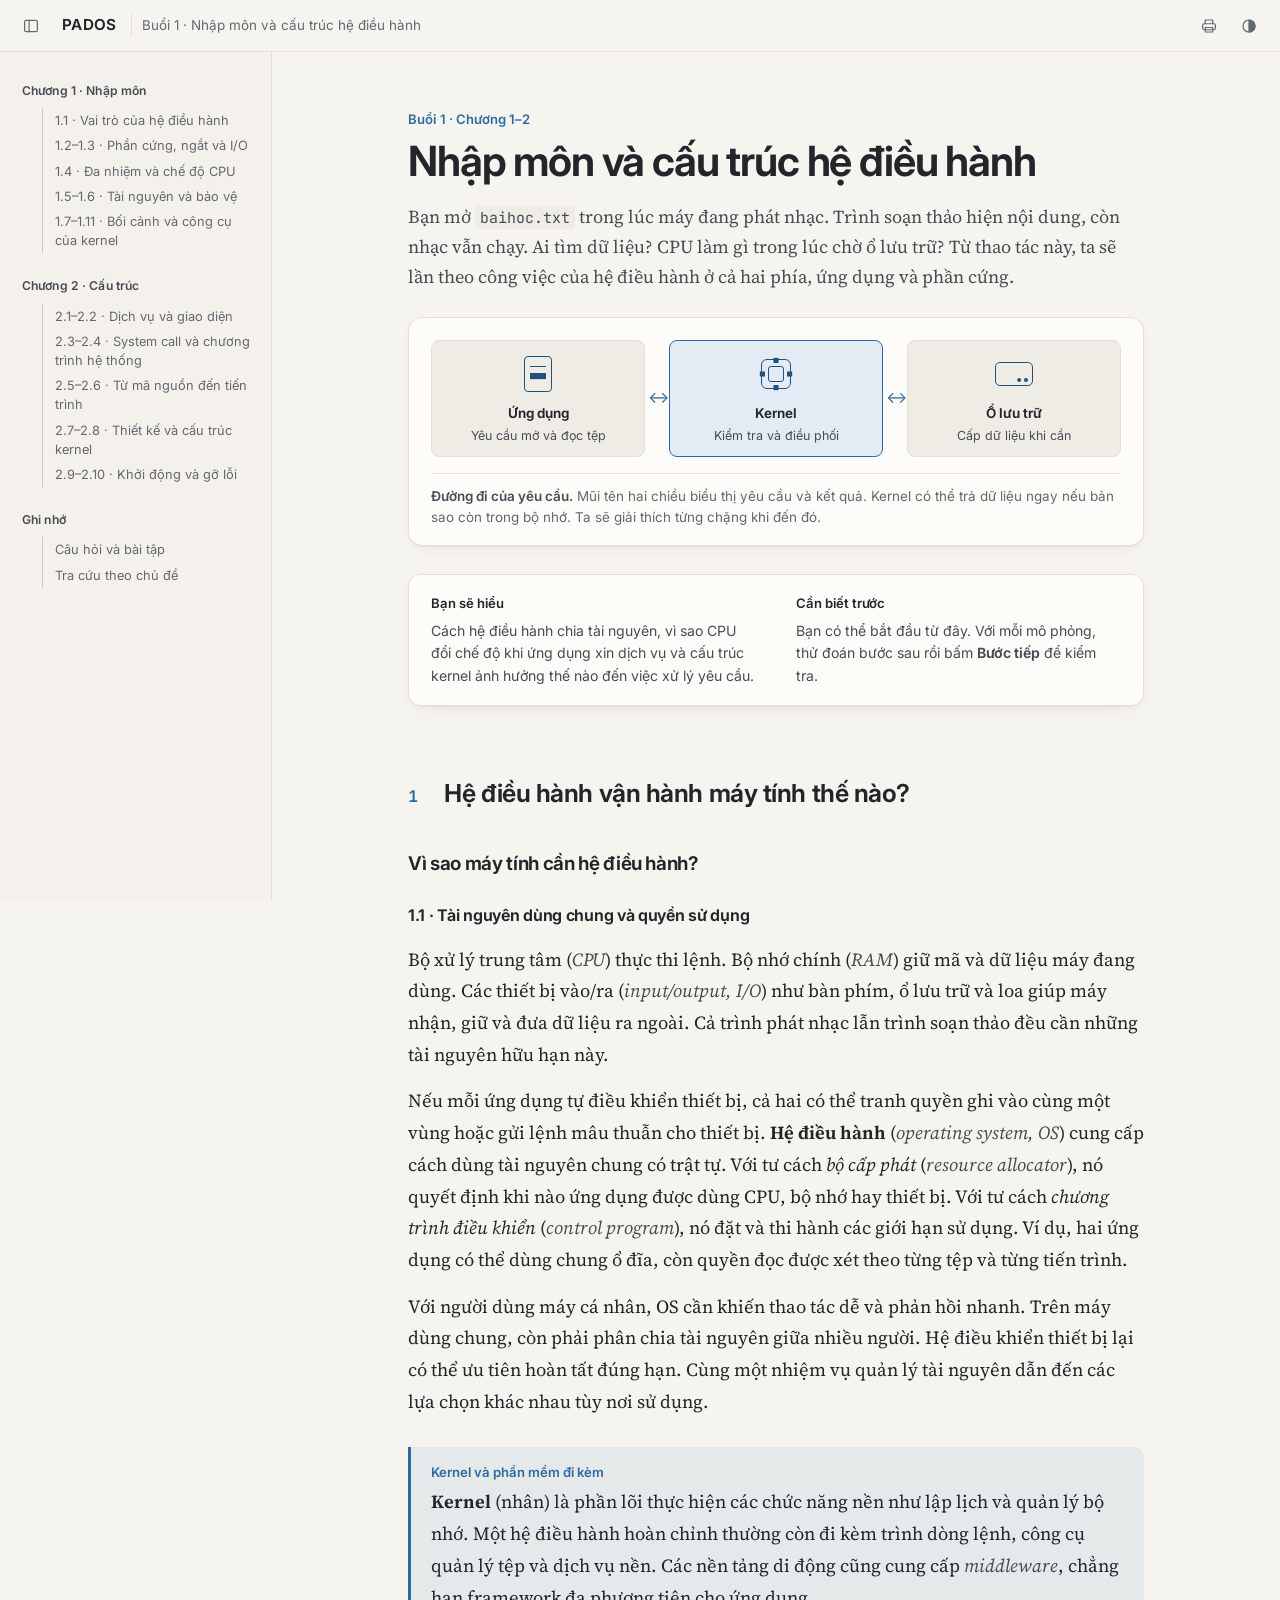
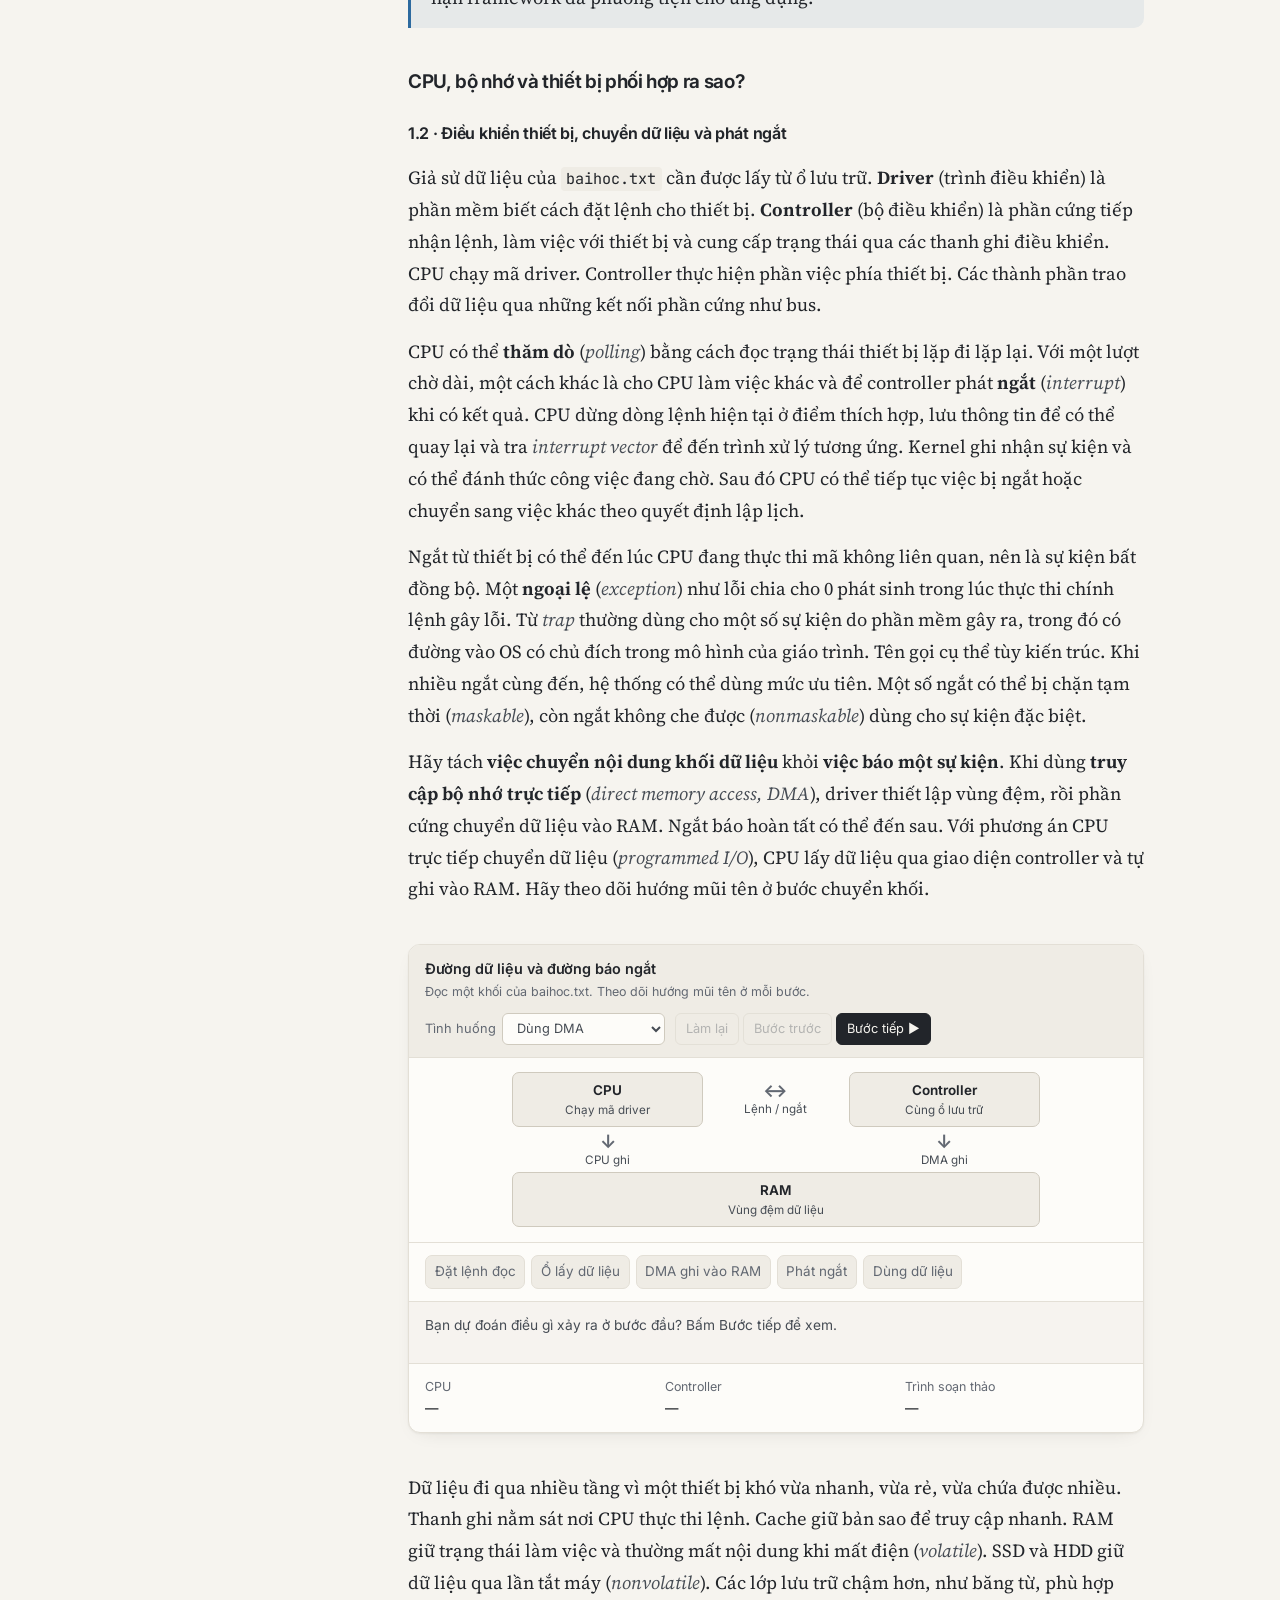
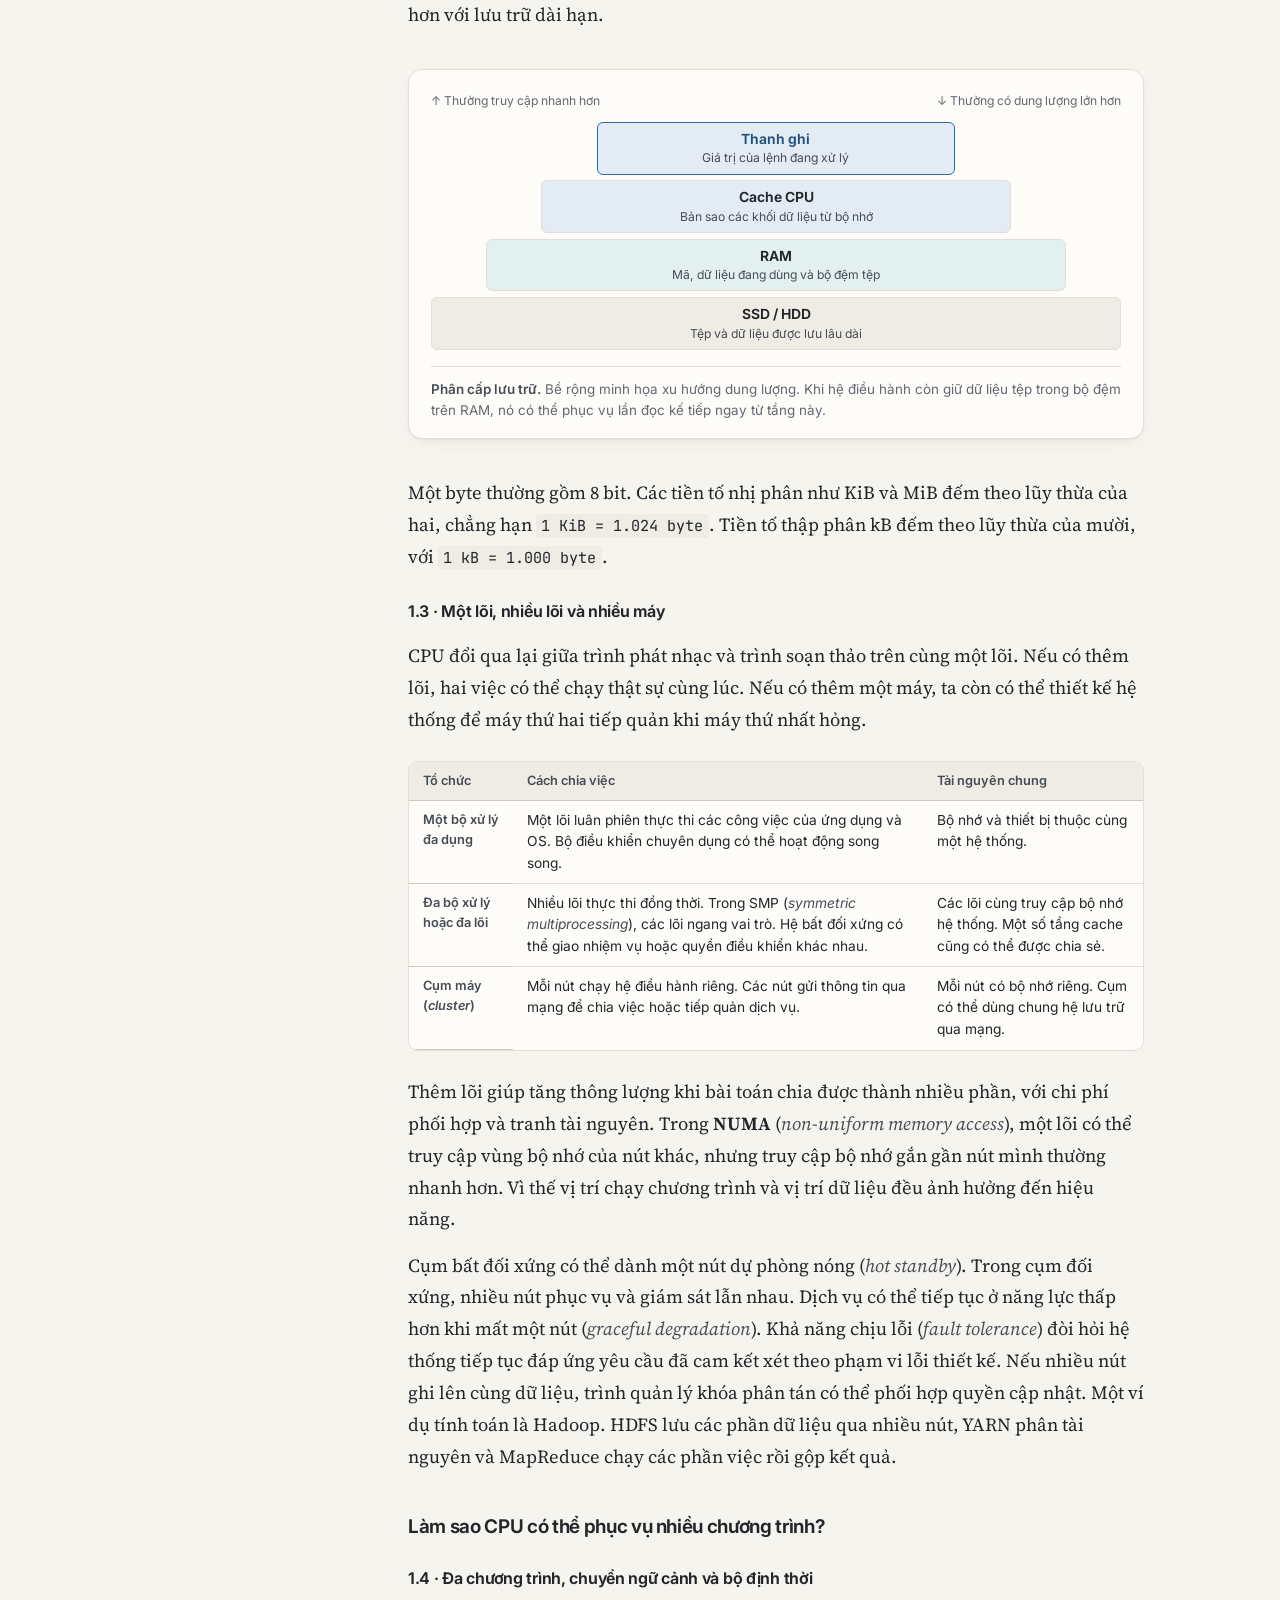
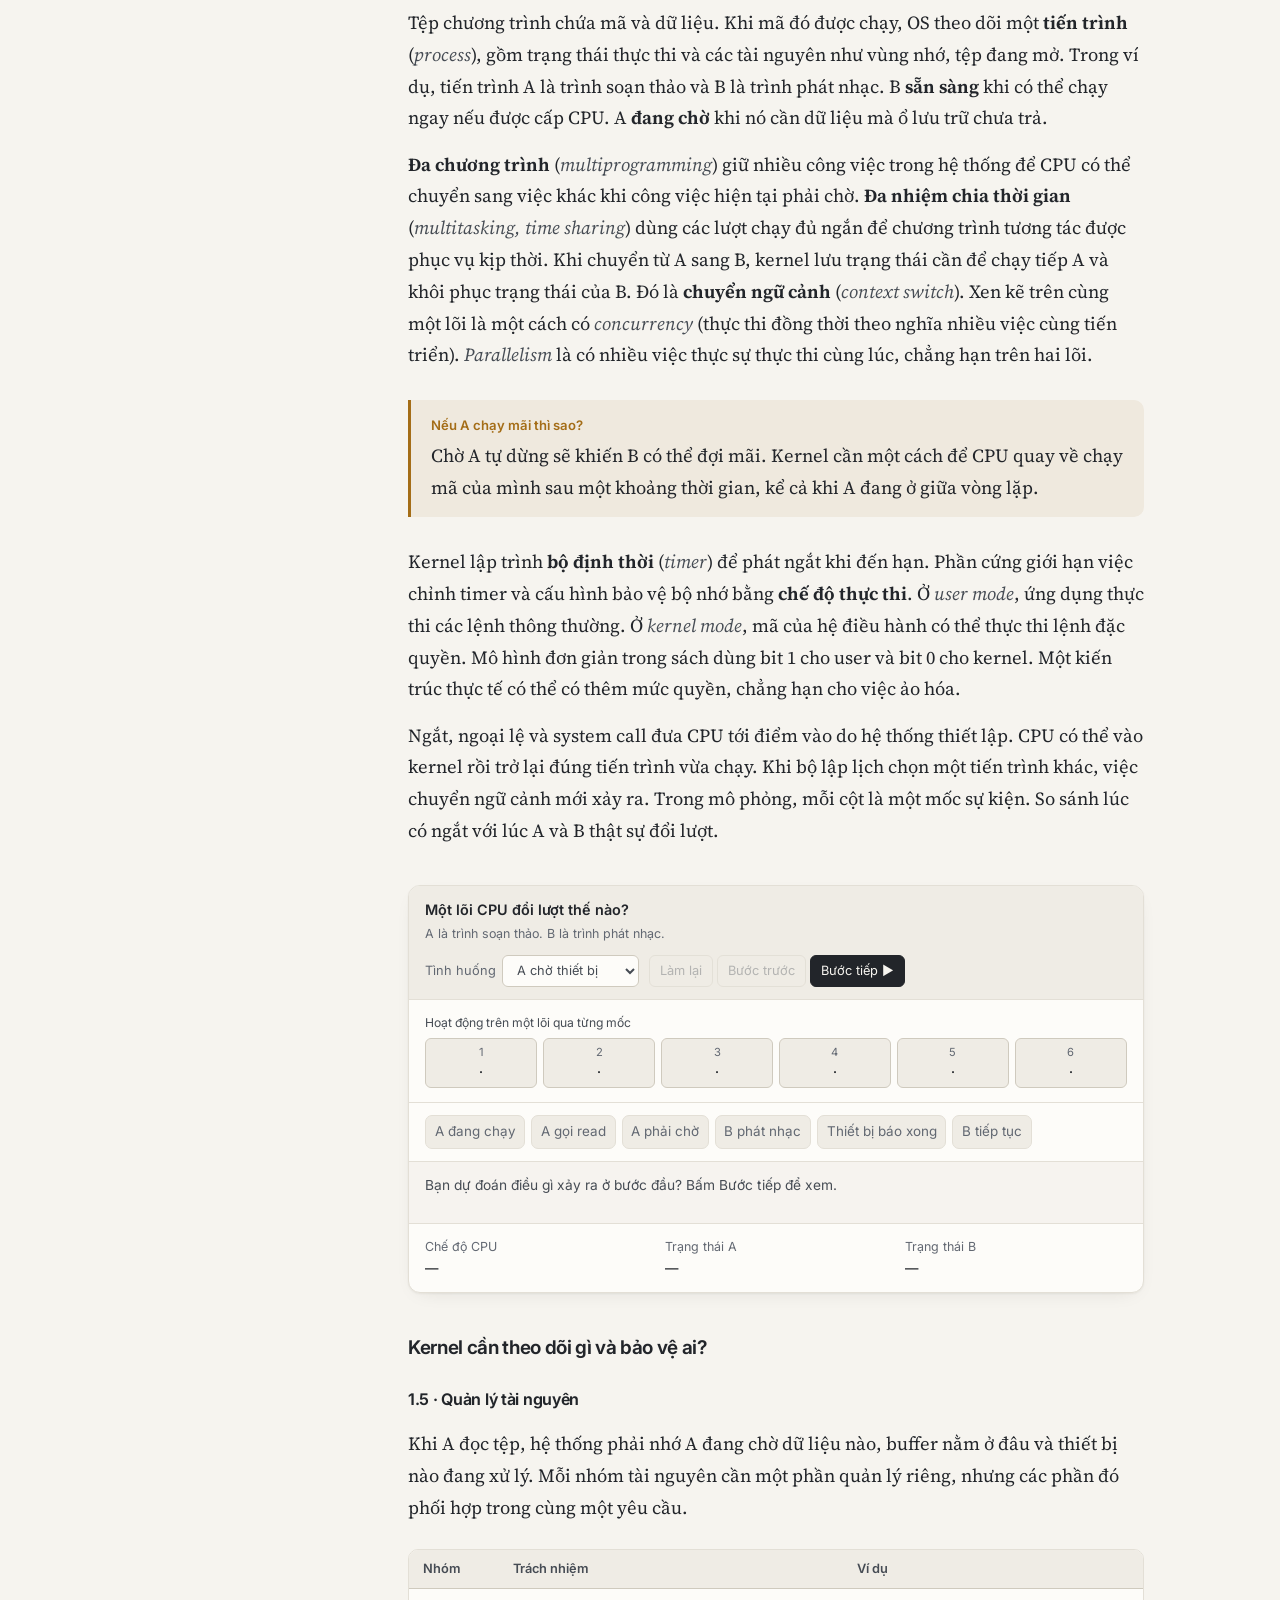
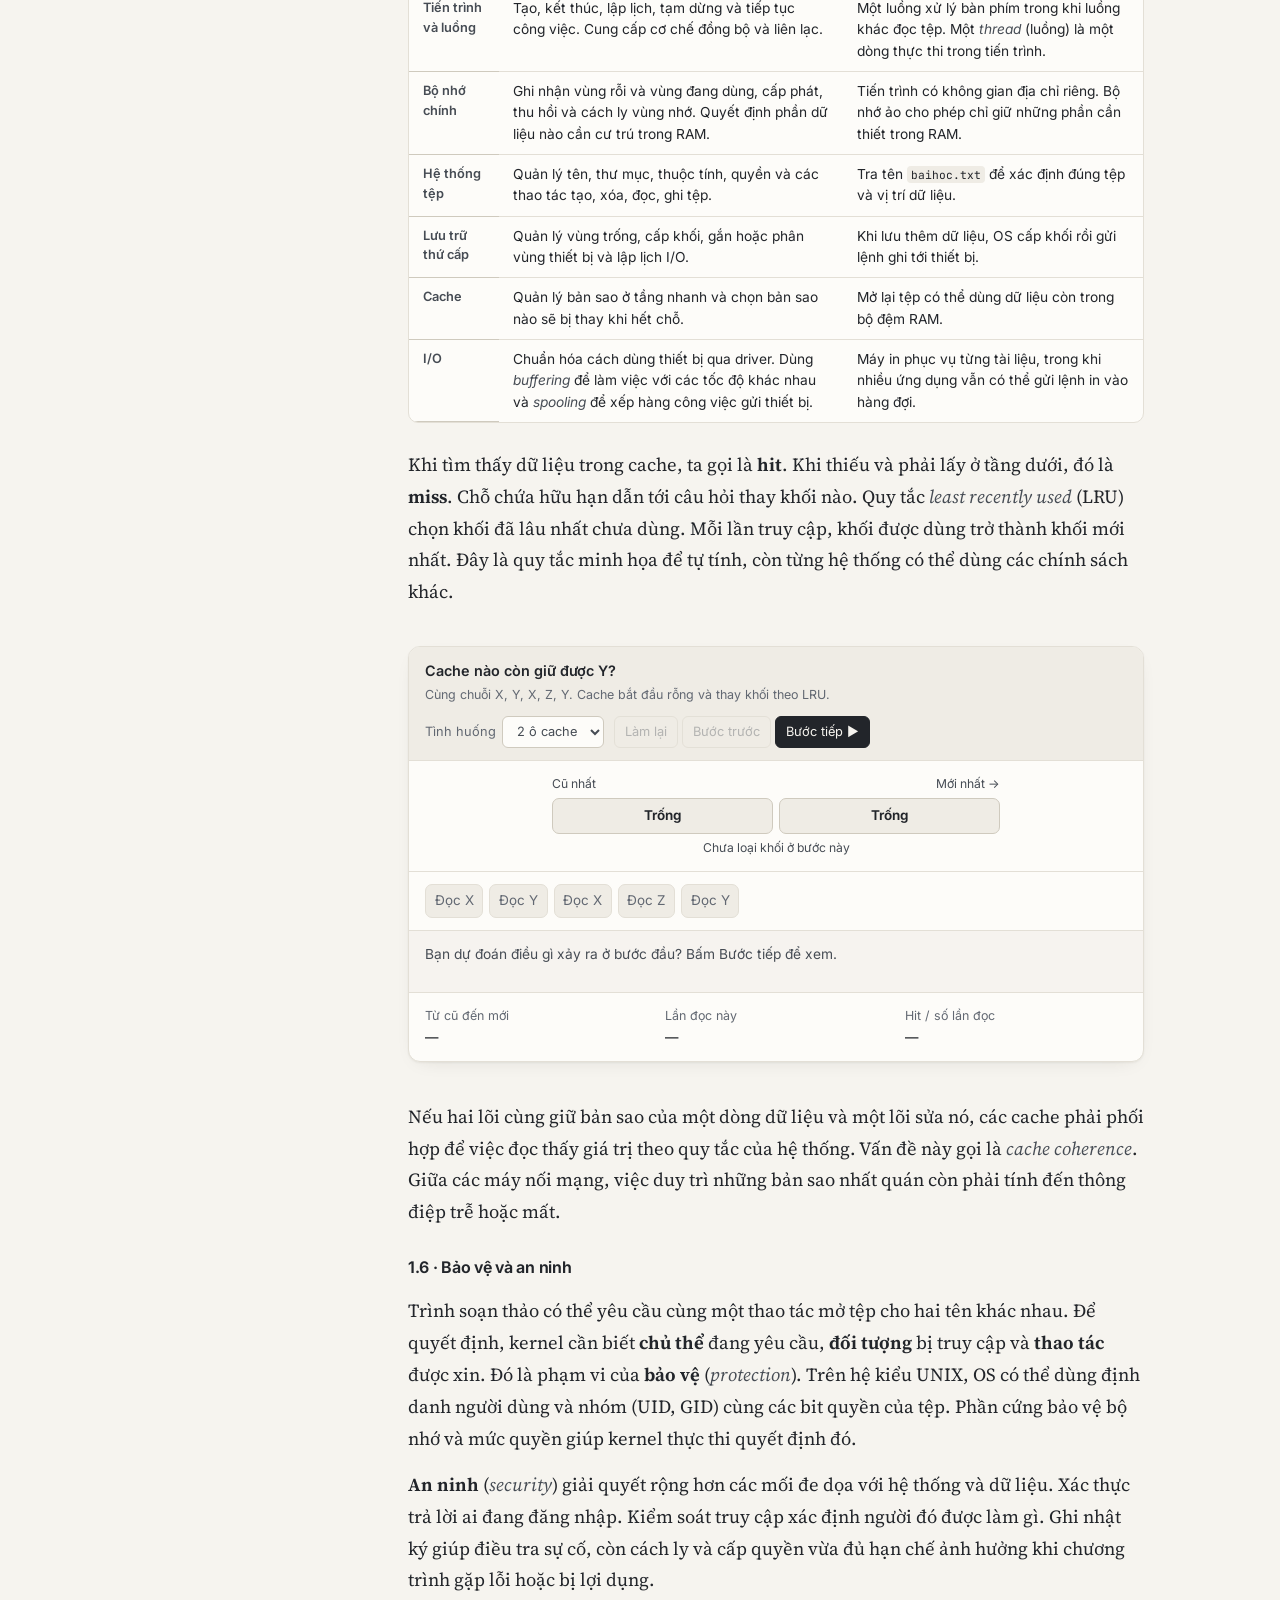
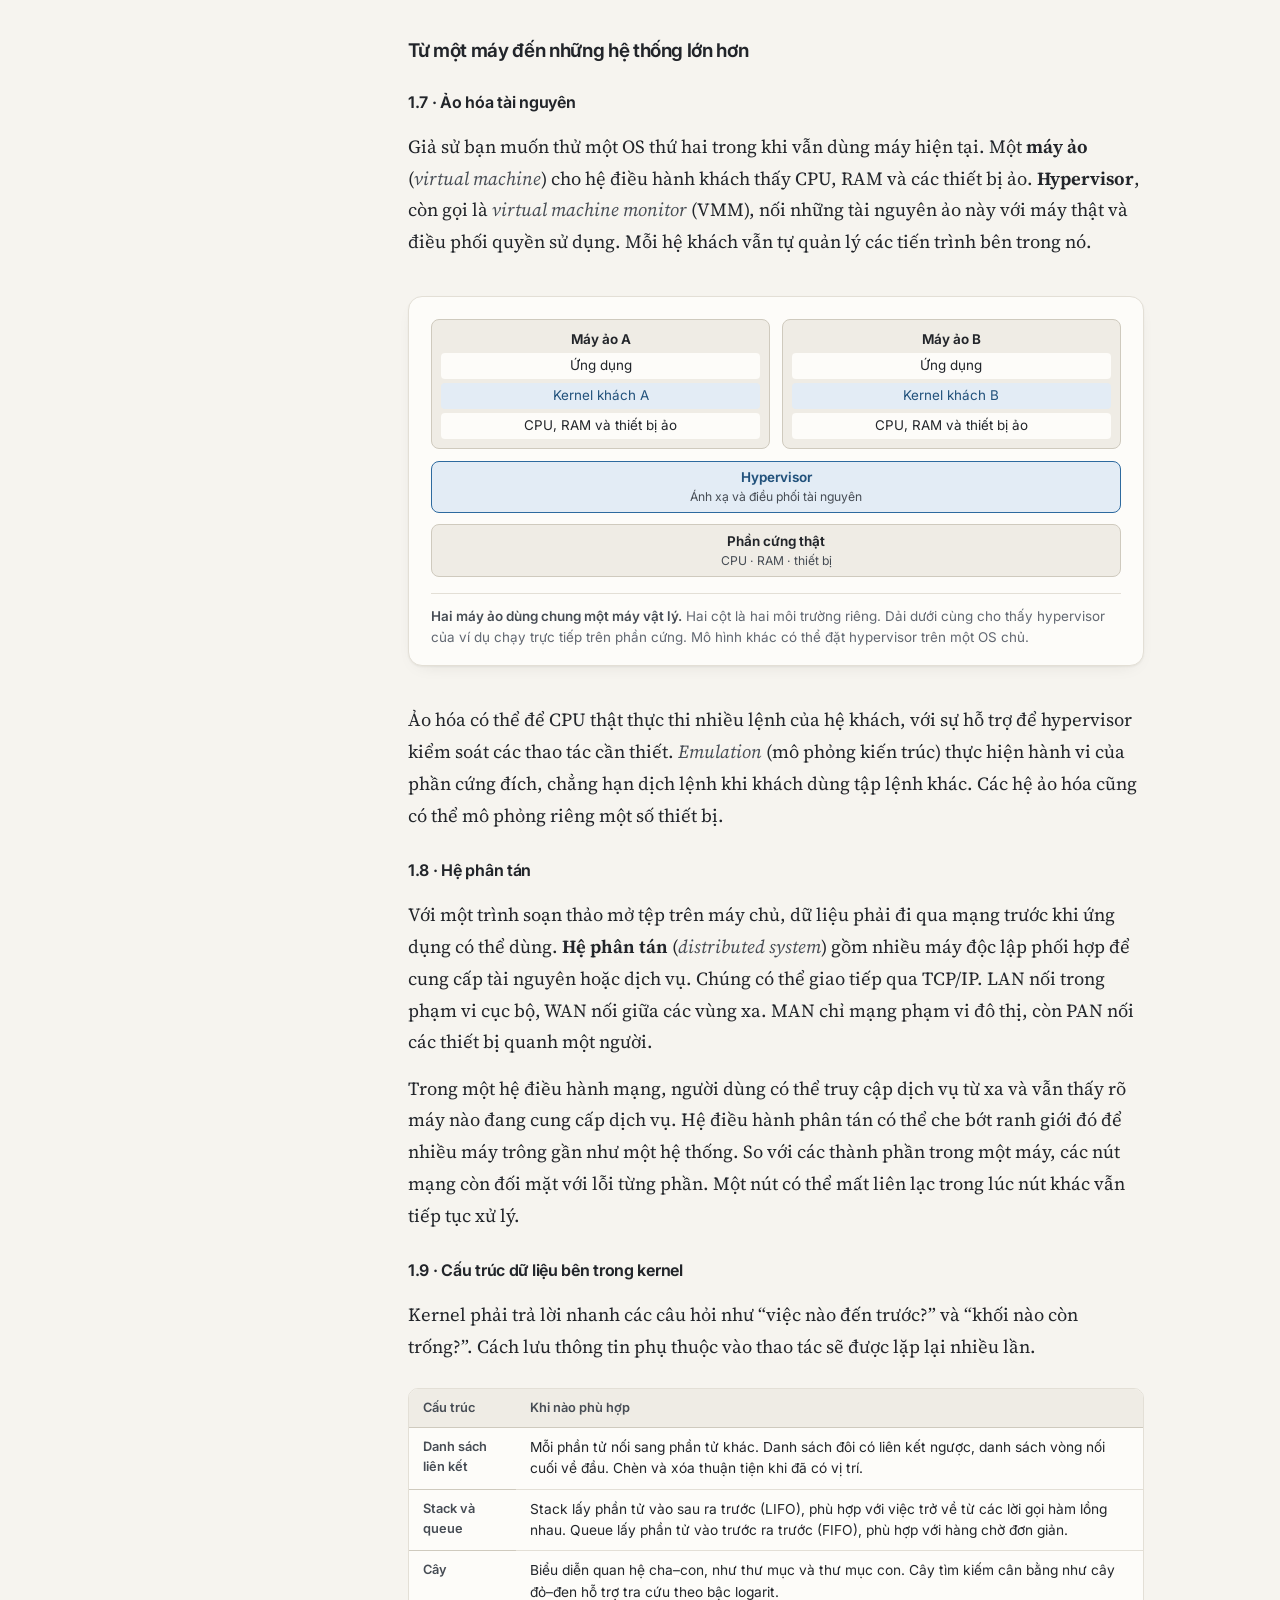
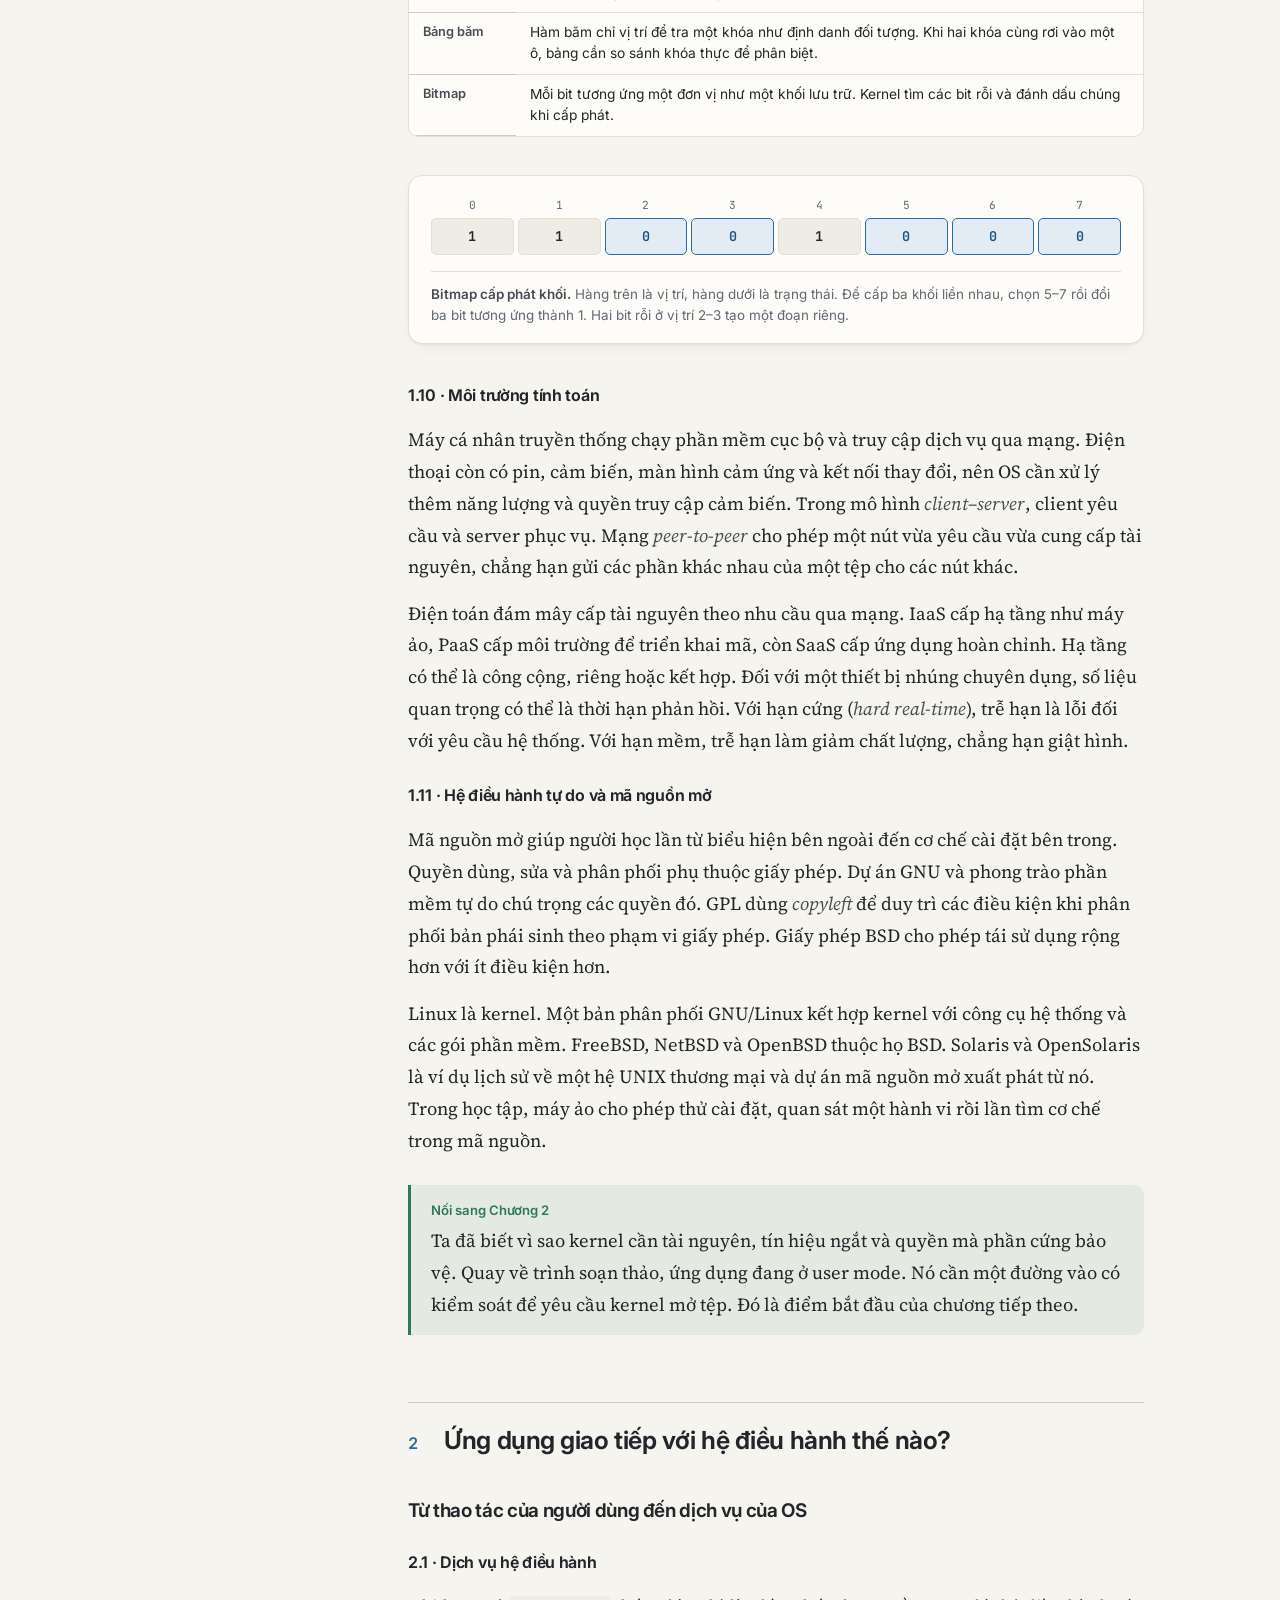
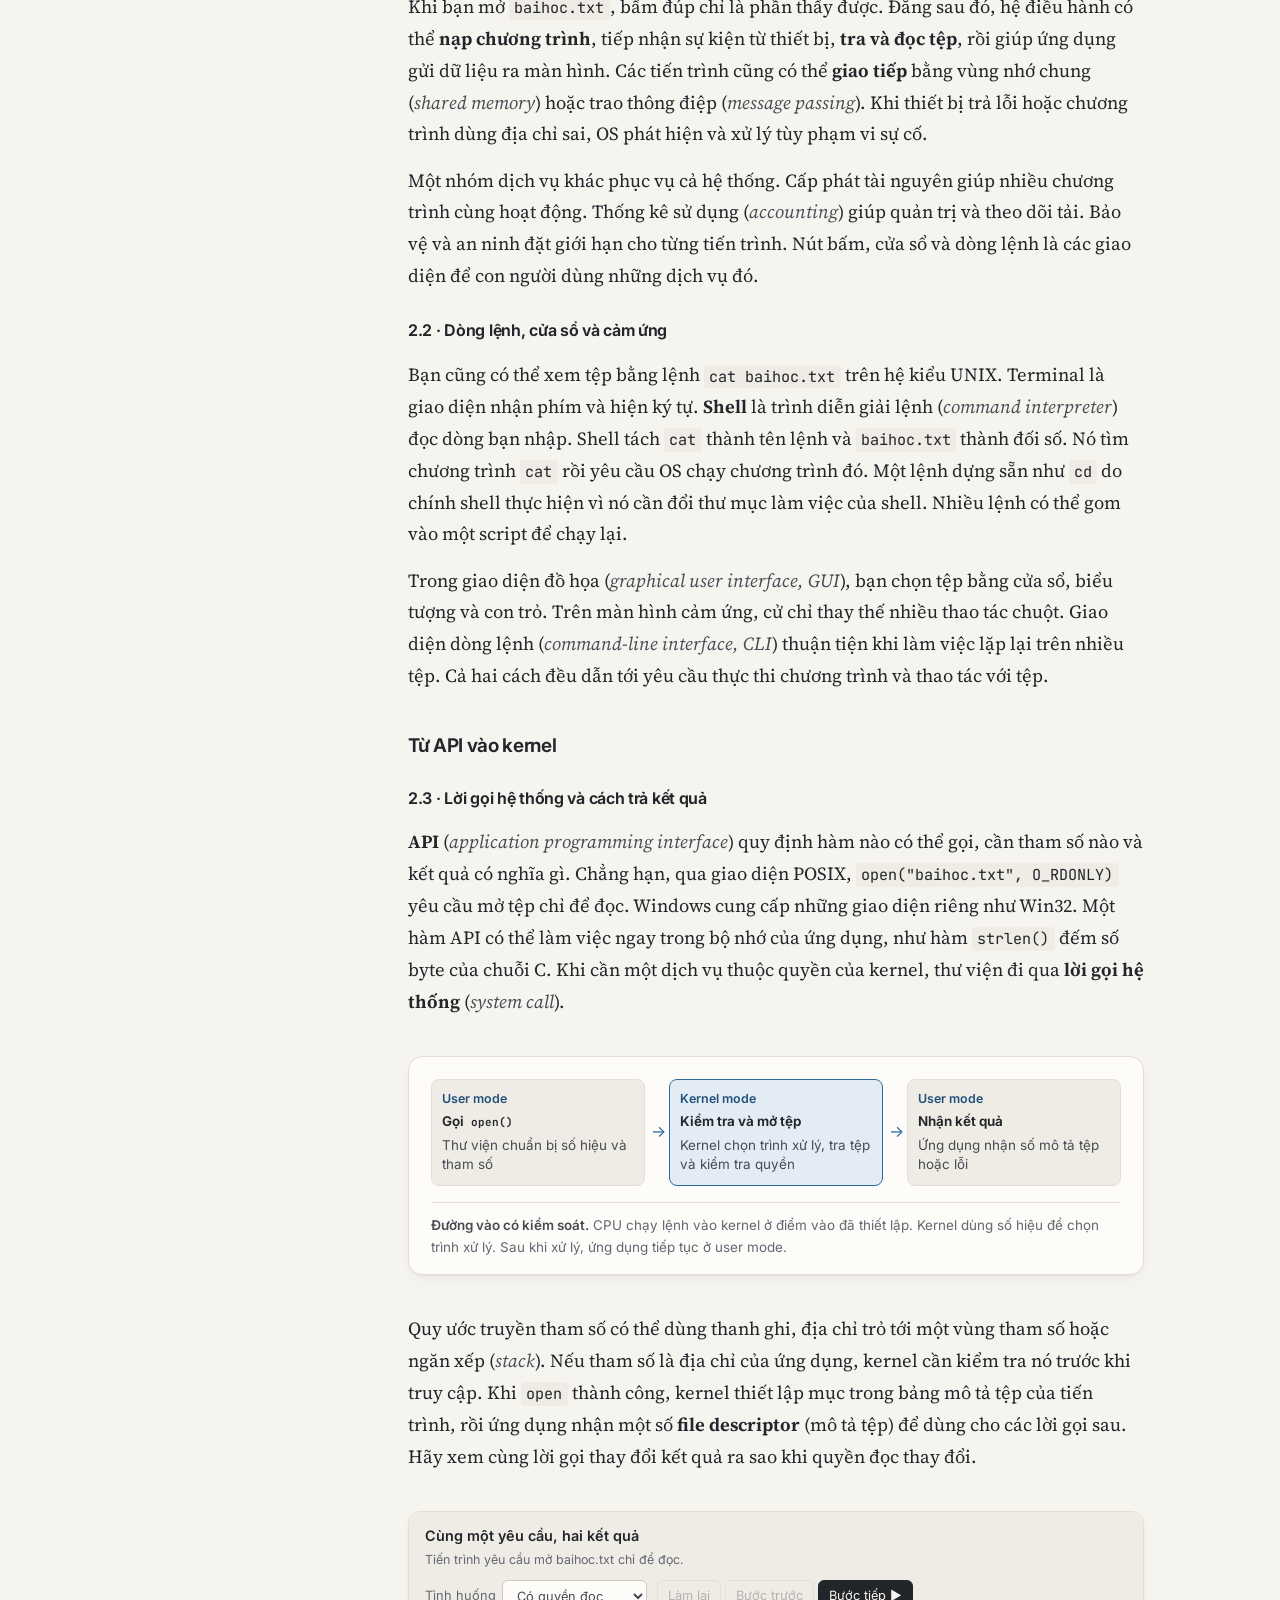
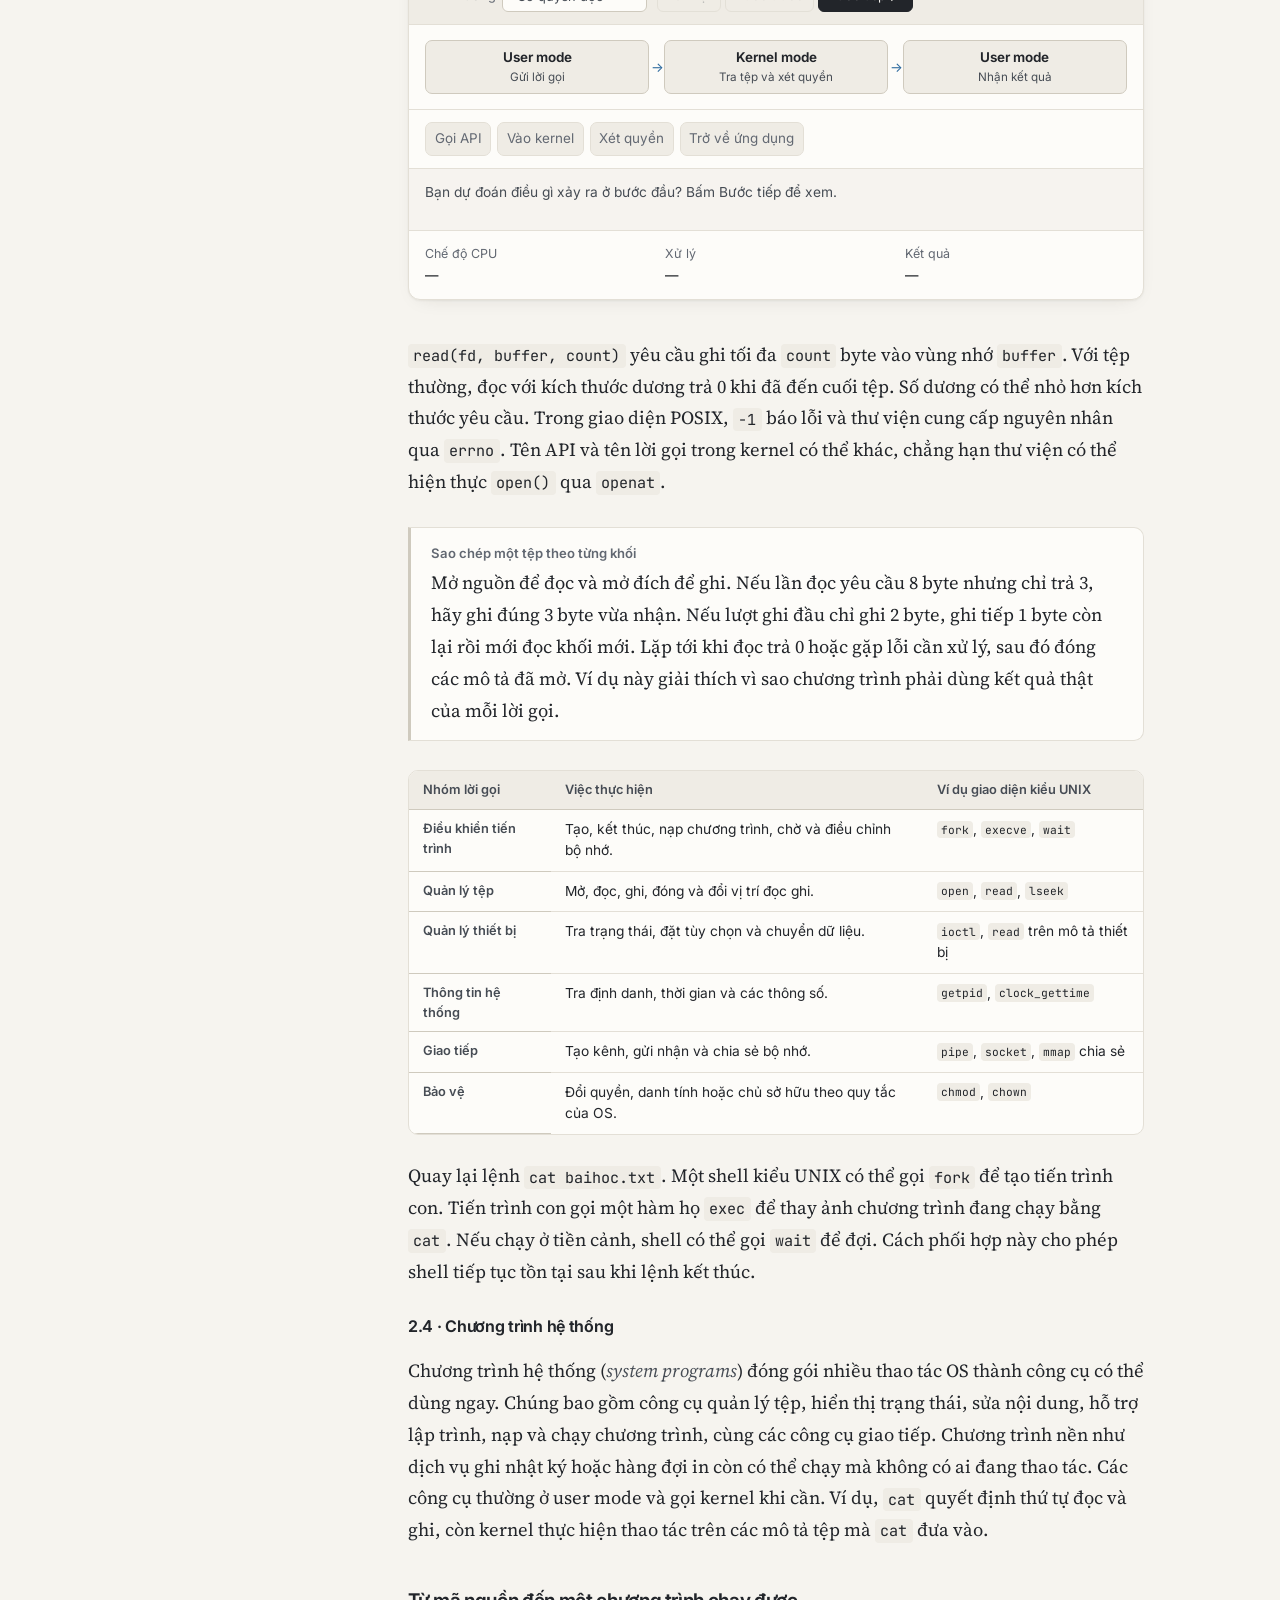
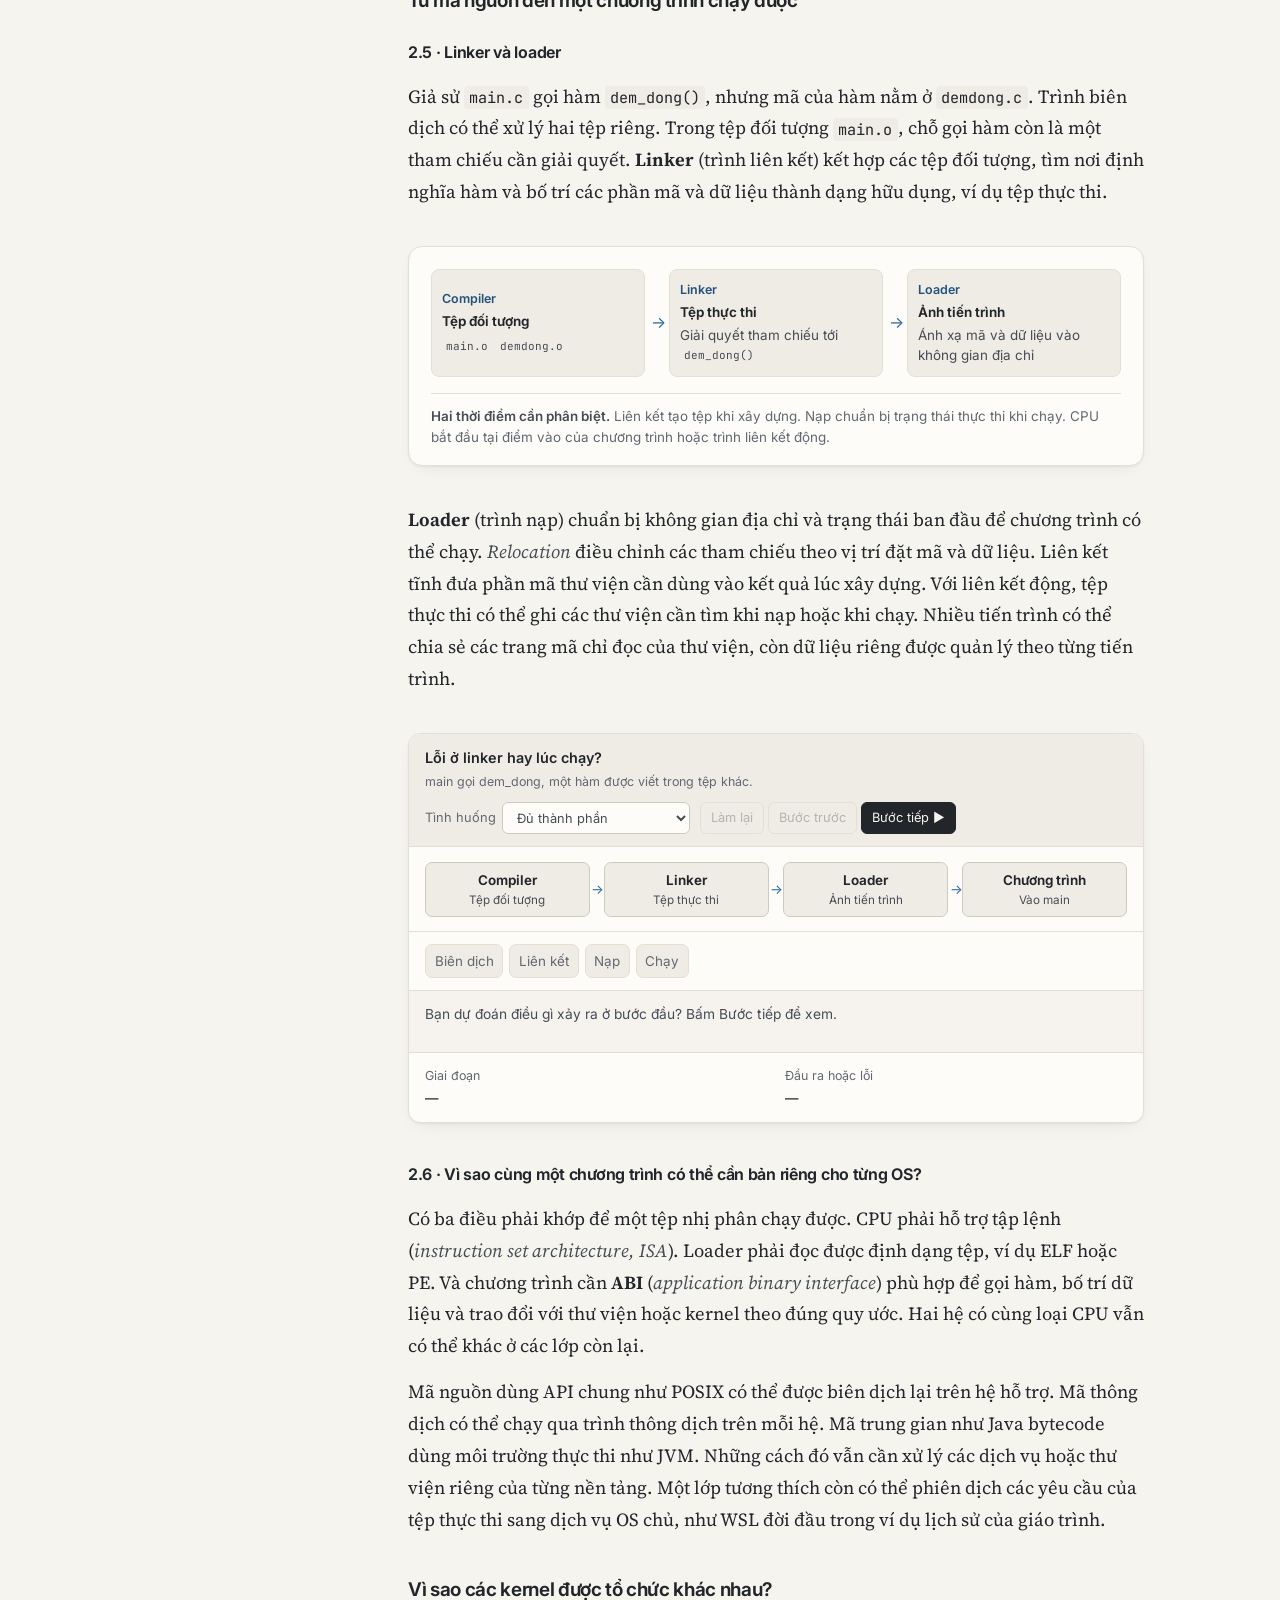
==== commit cad02228: "Rewrite lesson one with illustrated operating-system mechanisms" ====
--- a/buoi-1.html
+++ b/buoi-1.html
@@ -56,7 +56,7 @@
           <a class="nav-chapter-title" href="#ghi-nho">Ghi nhớ</a>
           <div class="toc">
             <a href="#tu-kiem-tra">Câu hỏi và bài tập</a>
-            <a href="#doi-chieu">Tra cứu thuật ngữ và chủ đề</a>
+            <a href="#doi-chieu">Tra cứu theo chủ đề</a>
           </div>
         </div>
       </nav>
@@ -65,302 +65,327 @@
       <header class="hero">
         <div class="eyebrow">Buổi 1 · Chương 1–2</div>
         <h1>Nhập môn và cấu trúc hệ điều hành</h1>
-        <p class="lead">Bạn mở một tệp văn bản trong lúc trình duyệt phát nhạc. Ai tìm dữ liệu trên ổ lưu trữ? Trong lúc chờ dữ liệu, CPU làm gì? Vì sao trình soạn thảo dùng được tệp của bạn mà vẫn bị chặn khi mở tệp riêng của người khác? Ba câu hỏi đó dẫn ta từ phần cứng đến những quyết định của hệ điều hành.</p>
+        <p class="lead">Bạn mở <code>baihoc.txt</code> trong lúc máy đang phát nhạc. Trình soạn thảo hiện nội dung, còn nhạc vẫn chạy. Ai tìm dữ liệu? CPU làm gì trong lúc chờ ổ lưu trữ? Từ thao tác này, ta sẽ lần theo công việc của hệ điều hành ở cả hai phía, ứng dụng và phần cứng.</p>
+        <figure class="fig opening-map">
+          <ol class="visual-flow">
+            <li><span class="lesson-icon file-icon" aria-hidden="true"></span><strong>Ứng dụng</strong><small>Yêu cầu mở và đọc tệp</small></li>
+            <li><span class="lesson-icon chip-icon" aria-hidden="true"></span><strong>Kernel</strong><small>Kiểm tra và điều phối</small></li>
+            <li><span class="lesson-icon drive-icon" aria-hidden="true"></span><strong>Ổ lưu trữ</strong><small>Cấp dữ liệu khi cần</small></li>
+          </ol>
+          <figcaption><b>Đường đi của yêu cầu.</b> Mũi tên hai chiều biểu thị yêu cầu và kết quả. Kernel có thể trả dữ liệu ngay nếu bản sao còn trong bộ nhớ. Ta sẽ giải thích từng chặng khi đến đó.</figcaption>
+        </figure>
         <div class="meta">
-          <div><h4>Sau buổi này, bạn có thể</h4><ul>
-            <li>Lần theo một yêu cầu I/O qua ứng dụng, kernel và thiết bị.</li>
-            <li>Giải thích cách CPU chia thời gian và thực thi giới hạn quyền.</li>
-            <li>Phân biệt API, system call, tiến trình, linker và loader.</li>
-            <li>So sánh cấu trúc kernel và lần theo quá trình khởi động.</li>
-          </ul></div>
-        <div><h4>Cần biết trước</h4><p>Bạn có thể bắt đầu ngay. Buổi học giải thích CPU, bộ nhớ và các lệnh minh họa khi chúng xuất hiện. Với mỗi mô phỏng, thử đoán bước tiếp theo trước khi bấm.</p></div>
+          <div><h4>Bạn sẽ hiểu</h4><p>Cách hệ điều hành chia tài nguyên, vì sao CPU đổi chế độ khi ứng dụng xin dịch vụ và cấu trúc kernel ảnh hưởng thế nào đến việc xử lý yêu cầu.</p></div>
+          <div><h4>Cần biết trước</h4><p>Bạn có thể bắt đầu từ đây. Với mỗi mô phỏng, thử đoán bước sau rồi bấm <b>Bước tiếp</b> để kiểm tra.</p></div>
         </div>
       </header>
 
       <section aria-labelledby="chuong-1">
-      <h2 id="chuong-1"><span class="sec">1</span>Hệ điều hành vận hành máy tính thế nào?</h2>
-      <h3 id="vai-tro">Vai trò của hệ điều hành</h3>
-      <h4 id="muc-1-1">1.1 · Hệ điều hành làm gì?</h4>
-      <p>Phần cứng cung cấp bộ xử lý trung tâm (<span class="en">CPU</span>) để thực thi lệnh, bộ nhớ chính (<span class="en">RAM</span>) để giữ mã và dữ liệu đang dùng, cùng các thiết bị vào/ra (<span class="en">input/output, I/O</span>) như bàn phím, màn hình và ổ lưu trữ. <dfn>Hệ điều hành</dfn> (<span class="en">operating system, OS</span>) điều phối cách ứng dụng dùng những tài nguyên đó. Chẳng hạn, trình soạn thảo yêu cầu mở một tệp theo tên. Hệ điều hành lo tìm tệp, kiểm tra quyền và lấy dữ liệu qua thiết bị khi cần.</p>
-      <figure class="fig">
-        <ol class="diagram-layers">
-          <li><strong>Người dùng</strong><span>Chọn một tệp để mở</span></li>
-          <li><strong>Ứng dụng</strong><span>Gửi yêu cầu đọc tệp</span></li>
-          <li><strong>Hệ điều hành</strong><span>Kiểm tra quyền, định vị dữ liệu, điều phối I/O</span></li>
-          <li><strong>Phần cứng</strong><span>CPU, RAM, bộ điều khiển, ổ lưu trữ</span></li>
-        </ol>
-        <figcaption>Yêu cầu đi từ người dùng xuống các lớp bên dưới. Dữ liệu hoặc thông báo lỗi đi ngược lên ứng dụng.</figcaption>
-      </figure>
-      <p>Từ phía người dùng, mục tiêu thường là dễ dùng và phản hồi nhanh. Máy dùng chung còn cần chia tài nguyên công bằng. Một bộ điều khiển phanh lại phải đáp ứng đúng hạn. Từ phía hệ thống, OS vừa là <dfn>bộ cấp phát tài nguyên</dfn> (<span class="en">resource allocator</span>), quyết định ai được dùng CPU, RAM hay thiết bị, vừa là <dfn>chương trình điều khiển</dfn> (<span class="en">control program</span>), giám sát hoạt động để hạn chế lỗi và việc dùng sai quyền.</p>
-      <p><dfn>Kernel</dfn> (nhân) là lõi được nạp khi máy khởi động và duy trì hoạt động để cung cấp các cơ chế nền. Shell, công cụ quản lý tệp và dịch vụ nền là các <span class="en">system programs</span> thường đi kèm OS. Trên điện thoại, các framework hỗ trợ đồ họa, đa phương tiện hay cơ sở dữ liệu còn tạo thành lớp <span class="en">middleware</span> cho ứng dụng. Từ “hệ điều hành” có thể chỉ kernel hoặc cả gói phần mềm hệ thống, tùy ngữ cảnh.</p>
-
-      <h3 id="to-chuc">Phần cứng, ngắt và I/O</h3>
-      <h4 id="muc-1-2">1.2 · Các thành phần phối hợp thế nào?</h4>
-      <p>CPU và các <dfn>bộ điều khiển thiết bị</dfn> (<span class="en">device controller</span>) trao đổi với bộ nhớ qua liên kết phần cứng như bus. Mỗi controller điều khiển một loại thiết bị và có các thanh ghi điều khiển, trạng thái, có thể có bộ đệm cục bộ. <dfn>Trình điều khiển</dfn> (<span class="en">device driver</span>) là phần mềm OS dùng để điều khiển controller. Chẳng hạn, driver gửi lệnh đọc, còn controller thực hiện phần việc với ổ lưu trữ. CPU và thiết bị có thể làm việc đồng thời, dù có lúc cùng tranh băng thông bộ nhớ.</p>
-      <p><strong>Ngắt (<span class="en">interrupt</span>).</strong> Nếu CPU liên tục đọc thanh ghi trạng thái để biết thiết bị đã xong chưa, đó là <span class="en">polling</span>. Với I/O có thời gian chờ dài, controller có thể báo xong bằng ngắt. Sau khi ghi nhận ngắt, phần cứng và mã vào kernel lưu thông tin cần để tiếp tục công việc. CPU dùng <dfn>bảng vector ngắt</dfn> (<span class="en">interrupt vector</span>) để tìm trình xử lý. Trình xử lý xác nhận sự kiện, ghi nhận kết quả hoặc đánh thức tiến trình đang chờ. OS sau đó có thể tiếp tục công việc bị ngắt hoặc chọn công việc khác.</p>
-      <p>Ngắt thiết bị là sự kiện <strong>bất đồng bộ</strong> với lệnh ứng dụng đang chạy. Ngoại lệ (<span class="en">exception</span>) phát sinh đồng bộ khi thực thi một lệnh, ví dụ chia cho 0. Sách cũng dùng <span class="en">trap</span> cho sự kiện do phần mềm gây ra, gồm đường gọi OS có chủ đích. Tên gọi chi tiết phụ thuộc kiến trúc. Một số ngắt có thể bị che tạm thời (<span class="en">maskable</span>), còn ngắt không che được (<span class="en">nonmaskable</span>) dành cho các sự kiện cần được tiếp nhận đặc biệt. Mức ưu tiên giúp phần cứng và kernel phân xử khi nhiều thiết bị cùng báo.</p>
-      <div class="box example"><div class="box-h">Một lần đọc từ ổ lưu trữ</div><p>Driver đặt lệnh đọc và chuẩn bị vùng đệm trong RAM. Với <dfn>DMA</dfn> (<span class="en">direct memory access</span>), phần cứng chuyển khối dữ liệu vào vùng đó và controller thường báo hoàn tất bằng ngắt. CPU có thể chạy việc khác trong lúc dữ liệu được chuyển. Với I/O do CPU điều khiển trực tiếp (<span class="en">programmed I/O</span>), CPU đọc dữ liệu qua giao diện thiết bị rồi ghi vào RAM, nên dành một phần thời gian thực thi cho chính việc sao chép.</p></div>
-      <div data-sim="io"></div>
-      <p><strong>Phân cấp lưu trữ.</strong> CPU thực thi lệnh qua các thanh ghi và truy cập không gian bộ nhớ. RAM giữ mã và dữ liệu đang hoạt động, thường mất nội dung khi mất điện (<span class="en">volatile</span>). SSD và HDD giữ dữ liệu lâu dài (<span class="en">nonvolatile</span>). Khi dữ liệu cần đọc chưa có trong RAM, OS thường phải lấy nó từ lưu trữ thứ cấp. Máy cũng có thể dùng lưu trữ chậm hơn như băng từ cho sao lưu. Ta xây dựng nhiều tầng vì tốc độ, dung lượng và chi phí trên mỗi byte có đánh đổi.</p>
-      <figure class="fig">
-        <ol class="diagram-layers storage-layers">
-          <li><strong>Thanh ghi</strong><span>Toán hạng mà lệnh CPU thao tác trực tiếp</span></li>
-          <li><strong>Cache CPU</strong><span>Bản sao các khối bộ nhớ dùng gần đây</span></li>
-          <li><strong>RAM</strong><span>Mã, dữ liệu đang dùng và dữ liệu tệp đã đệm</span></li>
-          <li><strong>SSD / HDD</strong><span>Tệp và dữ liệu cần giữ qua lần tắt máy</span></li>
-        </ol>
-        <figcaption>Đi xuống, dung lượng thường tăng và việc truy cập thường chậm hơn. SSD dùng bộ nhớ không mất dữ liệu, còn HDD dùng đĩa từ quay. Một lượt đọc tệp có thể dừng ở RAM nếu hệ điều hành đã đệm dữ liệu.</figcaption>
-      </figure>
-      <p>Đọc con số dung lượng cũng cần chú ý đơn vị. Một byte thường gồm 8 bit. <code>1 KiB = 1.024 byte</code> theo lũy thừa hai, còn <code>1 kB = 1.000 byte</code> theo hệ thập phân. Hai cách đếm cũng có các cặp MiB/MB và GiB/GB.</p>
-      <h4 id="muc-1-3">1.3 · Một CPU, nhiều lõi và cụm máy</h4>
-      <div class="tbl-wrap"><table class="tbl">
-        <thead><tr><th scope="col">Tổ chức</th><th scope="col">Điều gì được chia sẻ?</th><th scope="col">Hệ quả</th></tr></thead>
-        <tbody>
-          <tr><td>Một bộ xử lý đa dụng</td><td>Một lõi thực thi lệnh đa dụng trong mô hình đơn giản. Controller chuyên dụng vẫn có thể làm việc riêng.</td><td>Hai việc cần lõi đó phải luân phiên.</td></tr>
-          <tr><td>Đa bộ xử lý / đa lõi</td><td>Nhiều bộ xử lý hoặc lõi có thể truy cập bộ nhớ chung. Lõi trong cùng chip thường chia sẻ một số tầng cache.</td><td>Các công việc độc lập có thể chạy song song và tăng thông lượng. Tranh tài nguyên và chi phí phối hợp giới hạn mức tăng.</td></tr>
-          <tr><td>Cụm máy (<span class="en">cluster</span>)</td><td>Nhiều máy có OS và bộ nhớ riêng, nối mạng và có thể dùng lưu trữ chung.</td><td>Có thể chuyển dịch vụ sang nút còn hoạt động hoặc phân công tính toán qua nhiều máy.</td></tr>
-        </tbody>
-      </table></div>
-      <p>Trong <dfn>SMP</dfn> (<span class="en">symmetric multiprocessing</span>), các CPU ngang vai trò và có thể chạy tác vụ hệ điều hành hay tác vụ người dùng. Với đa xử lý bất đối xứng, vai trò có thể được giao cố định. Trong <dfn>NUMA</dfn> (<span class="en">non-uniform memory access</span>), các CPU cùng truy cập được bộ nhớ của hệ thống, nhưng truy cập bộ nhớ gần thường nhanh hơn bộ nhớ xa. Vì thế việc đặt tiến trình và dữ liệu ảnh hưởng đến tốc độ. Máy chủ dạng blade đặt nhiều bo máy vào cùng khung, mỗi blade có thể khởi động OS riêng.</p>
-      <p>Cụm bất đối xứng có nút <span class="en">hot standby</span> theo dõi nút đang phục vụ. Trong cụm đối xứng, nhiều nút chạy dịch vụ và có thể giám sát nhau. Hệ thống có thể duy trì dịch vụ với năng lực giảm khi một phần bị hỏng (<span class="en">graceful degradation</span>). Khả năng chịu lỗi (<span class="en">fault tolerance</span>) cho phép hệ thống tiếp tục đáp ứng yêu cầu đã cam kết khi gặp những lỗi nằm trong phạm vi thiết kế. Nếu nhiều nút ghi vào dữ liệu dùng chung, chúng cần phối hợp, chẳng hạn bằng trình quản lý khóa phân tán (<span class="en">distributed lock manager</span>).</p>
-      <div class="box example"><div class="box-h">Một cụm máy chia nhau đếm dữ liệu</div><p>Giả sử cần đếm số lượt đọc của từng bài giảng từ một tập nhật ký rất lớn. Trong ví dụ Hadoop của giáo trình, hệ thống tệp phân tán HDFS đặt dữ liệu trên nhiều nút. YARN cấp tài nguyên để các tác vụ chạy. MapReduce đếm trên từng phần rồi gộp số đếm của cùng một bài. Nếu một tác vụ gặp lỗi, hệ thống có thể chạy lại tác vụ ấy trên nút khác. Nhờ đó, nhiều máy vừa chia sẻ việc, vừa có thể phục hồi khi một phần công việc gián đoạn.</p></div>
-
-      <h3 id="van-hanh">Đa nhiệm và chế độ CPU</h3>
-      <h4 id="muc-1-4">1.4 · Kernel giành lại quyền điều khiển thế nào?</h4>
-      <p>Một <dfn>chương trình</dfn> là mã và dữ liệu lưu ở dạng tĩnh. Một <dfn>tiến trình</dfn> (<span class="en">process</span>) là một lần chạy, có không gian địa chỉ, trạng thái thực thi và tài nguyên đang sử dụng. Hai lần chạy cùng trình soạn thảo có thể là hai tiến trình. OS gọi một tiến trình là <strong>sẵn sàng</strong> khi nó có thể chạy nếu được cấp CPU, và <strong>đang chờ</strong> khi nó còn đợi một sự kiện như đọc tệp xong.</p>
-      <p><dfn>Đa chương trình</dfn> (<span class="en">multiprogramming</span>) giữ nhiều công việc có thể phục vụ trong hệ thống. Khi A đợi SSD, bộ lập lịch có thể cấp CPU cho B để tăng mức sử dụng CPU. <dfn>Đa nhiệm chia thời gian</dfn> (<span class="en">multitasking, time sharing</span>) còn thu hồi CPU theo thời gian để các chương trình tương tác có cơ hội đáp ứng. OS lưu trạng thái của A và khôi phục trạng thái của B khi <span class="en">context switch</span> (chuyển ngữ cảnh). Trên một lõi, các việc xen kẽ theo thời gian (<span class="en">concurrency</span>). Nhiều lõi cho phép chúng đồng thời thực thi (<span class="en">parallelism</span>).</p>
-      <p>Nếu ứng dụng có thể tự tắt ngắt hoặc tự sửa bộ định thời, nó có thể giữ CPU quá lâu. CPU ghi nhận <dfn>chế độ thực thi</dfn> bằng trạng thái phần cứng. Mô hình hai chế độ trong sách dùng một <span class="en">mode bit</span>, với 0 cho kernel và 1 cho user. Ở <span class="en">user mode</span>, phần cứng giới hạn các thao tác như thay cấu hình bảo vệ bộ nhớ. Ở <span class="en">kernel mode</span>, kernel được thực thi các lệnh đặc quyền. Bộ xử lý có thể có nhiều mức quyền, ví dụ mức hỗ trợ hypervisor. Khi có ngắt, ngoại lệ hoặc lời gọi hệ thống từ ứng dụng, CPU vào kernel qua điểm vào đã cấu hình. Khi xử lý xong, kernel chọn ngữ cảnh để trở về user mode.</p>
-      <div class="box def"><div class="box-h">Bộ định thời (timer)</div><p>Kernel lập trình timer trước khi nhường CPU. Khi đến hạn, timer phát ngắt và CPU vào trình xử lý trong kernel, kể cả khi ứng dụng đang lặp. <strong>Đổi chế độ CPU</strong> là thay mức quyền thực thi. <strong>Chuyển ngữ cảnh</strong> xảy ra khi bộ lập lịch chọn thực thể khác để chạy và kernel lưu trạng thái cũ, khôi phục trạng thái mới. Nếu vẫn chọn tác vụ vừa bị ngắt, CPU có thể khôi phục trạng thái của tác vụ đó rồi tiếp tục.</p></div>
-      <div data-sim="cpu"></div>
-      <p>Khởi động cũng bắt đầu từ mã có quyền thiết lập hệ thống. Firmware chạy trước, sau đó mã nạp khởi động trao quyền cho kernel. Kernel khởi tạo phần cứng và các dịch vụ cần thiết trước khi chạy chương trình người dùng. Ta sẽ lần theo quá trình này ở mục <a href="#muc-2-9">2.9</a>.</p>
-
-      <h3 id="tai-nguyen">Tài nguyên và bảo vệ</h3>
-      <h4 id="muc-1-5">1.5 · Kernel quản lý những gì?</h4>
-      <p>Ta đã gặp một quyết định về CPU. Để nhiều ứng dụng chạy an toàn, kernel còn phải theo dõi chúng đang sở hữu gì, các đối tượng được lưu ở đâu và điều gì xảy ra khi yêu cầu đến đồng thời.</p>
-      <div class="tbl-wrap"><table class="tbl">
-        <thead><tr><th scope="col">Tài nguyên</th><th scope="col">Công việc của OS</th><th scope="col">Ví dụ</th></tr></thead>
-        <tbody>
-          <tr><td>Tiến trình và luồng</td><td>Tạo, kết thúc, lập lịch, tạm dừng, tiếp tục. Hỗ trợ đồng bộ và liên lạc giữa tiến trình.</td><td>Một luồng xử lý giao diện và một luồng chuẩn bị dữ liệu có thể cùng thuộc một tiến trình.</td></tr>
-          <tr><td>Bộ nhớ chính</td><td>Theo dõi vùng dùng và vùng rỗi, cấp phát và thu hồi, quyết định dữ liệu nào nằm trong RAM và bảo vệ vùng địa chỉ.</td><td>Tạo cho mỗi tiến trình không gian địa chỉ riêng. Bộ nhớ ảo còn cho phép giữ từng phần của tiến trình trong RAM khi cần.</td></tr>
-          <tr><td>Hệ thống tệp</td><td>Tạo, xóa, tổ chức tệp và thư mục, cung cấp thao tác đọc ghi và quản lý quyền truy cập.</td><td>Biến tên <code>ghichu.txt</code> thành đối tượng tệp và tìm vị trí dữ liệu.</td></tr>
-          <tr><td>Lưu trữ thứ cấp</td><td>Quản lý vùng trống, cấp phát khối, phân vùng hoặc gắn thiết bị, điều phối yêu cầu I/O.</td><td>Chọn khối cho dữ liệu mới, rồi sắp xếp yêu cầu theo đặc tính thiết bị. HDD và SSD có chi phí truy cập khác nhau.</td></tr>
-          <tr><td>Cache</td><td>Giữ bản sao ở tầng nhanh. Nếu đầy, chọn mục để thay thế và quản lý tính nhất quán khi ghi.</td><td>Đọc lại một tệp từ cache trong RAM có thể tránh thêm một chuyến xuống SSD.</td></tr>
-          <tr><td>I/O</td><td>Che khác biệt thiết bị qua giao diện driver. Dùng buffering để xử lý lệch tốc độ, caching để tái sử dụng, spooling để xếp hàng công việc cho thiết bị dùng tuần tự.</td><td>Nhiều ứng dụng gửi lệnh in. Hàng đợi giữ từng tài liệu cho đến lượt máy in.</td></tr>
-        </tbody>
-      </table></div>
-      <p>Trong cache, <span class="en">hit</span> là đã có bản sao cần dùng, còn <span class="en">miss</span> là phải lấy từ tầng dưới. Với nhiều lõi, nếu hai cache giữ cùng một dòng và một lõi ghi giá trị mới, cơ chế <span class="en">cache coherence</span> phối hợp các bản sao để lõi kia quan sát việc cập nhật theo quy tắc của phần cứng. Trong hệ phân tán, các bản sao ở những máy khác nhau phải được đồng bộ bằng giao thức qua mạng, nên độ trễ và lỗi mạng trở thành một phần của bài toán.</p>
-      <p>Cache hữu ích khi chương trình hay đọc lại dữ liệu vừa dùng. Mô phỏng dùng <span class="en">least recently used</span> (LRU). Mỗi lần truy cập, khối đó được đánh dấu là mới dùng nhất. Khi cache đầy mà phải nạp khối khác, nó thay khối lâu chưa được dùng nhất. Chạy cùng chuỗi với hai và ba ô để xem quyết định thay thế ảnh hưởng thế nào đến lần đọc sau.</p>
-      <div data-sim="cache"></div>
-      <h4 id="muc-1-6">1.6 · Bảo vệ và an ninh</h4>
-      <p><dfn>Bảo vệ</dfn> (<span class="en">protection</span>) kiểm soát chủ thể nào được thao tác nào lên đối tượng nào. Ví dụ, kernel so quyền của tiến trình với quyền tệp trước khi cho đọc. <dfn>An ninh</dfn> (<span class="en">security</span>) bao quát việc giữ hệ thống an toàn trước các mối đe dọa, dùng các biện pháp như xác thực danh tính, cô lập, phân quyền và ghi nhật ký. Đăng nhập giúp hệ thống xác thực bạn. Khi ứng dụng mở tệp, OS dùng danh tính và quyền hiện hành để quyết định có cho phép thao tác hay không.</p>
-      <p>Hệ kiểu UNIX thường dùng <span class="en">user ID</span> và <span class="en">group ID</span> để biểu diễn chủ sở hữu, nhóm và danh tính của tiến trình. Một chương trình có thể chạy với quyền hiệu lực khác trong trường hợp được thiết kế để làm vậy, nên quyền cần được giới hạn đúng nhiệm vụ. Phần cứng bảo vệ các ánh xạ bộ nhớ và chế độ CPU. Kernel dựa trên những cơ chế đó để thực thi chính sách truy cập.</p>
-
-      <h3 id="boi-canh">Bối cảnh và công cụ của kernel</h3>
-      <h4 id="muc-1-7">1.7 · Ảo hóa</h4>
-      <p><dfn>Máy ảo</dfn> (<span class="en">virtual machine</span>) cho hệ điều hành khách (<span class="en">guest</span>) thấy CPU, RAM và thiết bị ảo. <dfn>Hypervisor</dfn>, còn gọi là <span class="en">virtual machine monitor</span> (VMM), quản lý thực thi và ánh xạ tài nguyên ảo lên tài nguyên thật. Nhiều guest OS có thể chạy trên một máy để thử nghiệm hay cô lập môi trường. Mỗi guest vẫn có kernel, tiến trình và chính sách cấp phát riêng. VMM có thể làm việc trực tiếp với phần cứng hoặc chạy trong một OS chủ, tùy mô hình.</p>
-      <p>Ảo hóa thường tận dụng khả năng CPU thật thực thi lệnh của guest, với hỗ trợ phần cứng và phần mềm cho các thao tác cần kiểm soát. <dfn>Mô phỏng kiến trúc</dfn> (<span class="en">emulation</span>) còn có thể dịch hoặc thực hiện lại lệnh dành cho một kiến trúc khác, thường tốn thêm công xử lý. Một giải pháp có thể kết hợp cả hai, chẳng hạn chạy lệnh CPU trực tiếp và mô phỏng một thiết bị.</p>
-      <h4 id="muc-1-8">1.8 · Hệ phân tán</h4>
-      <p>Nhiều máy độc lập có thể phối hợp qua mạng để chia sẻ dữ liệu và dịch vụ, giúp tăng năng lực hoặc chịu được một số lỗi. Các máy trao đổi qua giao thức như TCP/IP. LAN thường nối trong phạm vi cục bộ, WAN nối các vùng xa. MAN chỉ mạng cấp đô thị và PAN phục vụ thiết bị quanh một người, ví dụ điện thoại với tai nghe. <span class="en">Network operating system</span> cung cấp truy cập mạng trong khi mỗi máy vận hành riêng. Một <span class="en">distributed operating system</span> có thể che bớt ranh giới máy để người dùng thấy tài nguyên như thuộc cùng một hệ thống. Điểm khó là một máy có thể hỏng hoặc mất kết nối trong khi các máy khác vẫn chạy.</p>
-      <h4 id="muc-1-9">1.9 · Cấu trúc dữ liệu trong kernel</h4>
-      <p>Kernel phải tìm tiến trình, xếp việc, tra cứu đối tượng và cấp phát chỗ trống. Chọn cấu trúc theo thao tác thường gặp.</p>
-      <div class="tbl-wrap"><table class="tbl">
-        <thead><tr><th scope="col">Cấu trúc</th><th scope="col">Cách tổ chức và ví dụ</th></tr></thead>
-        <tbody>
-          <tr><td>Danh sách liên kết<br><span class="en">linked list</span></td><td>Các nút trỏ tới nhau. Danh sách đôi có liên kết ngược, danh sách vòng nối cuối về đầu. Chèn/xóa thuận tiện khi đã có vị trí. Tìm một phần tử theo giá trị có thể phải duyệt cả danh sách.</td></tr>
-          <tr><td>Ngăn xếp và hàng đợi<br><span class="en">stack, queue</span></td><td>Stack lấy phần tử mới nhất trước (LIFO), phù hợp với địa chỉ quay về của các hàm lồng nhau. Queue lấy phần tử vào sớm nhất trước (FIFO), phù hợp với hàng chờ đơn giản.</td></tr>
-          <tr><td>Cây<br><span class="en">tree</span></td><td>Tổ chức quan hệ cha–con, ví dụ cây thư mục. Cây tìm kiếm nhị phân cân bằng như cây đỏ–đen giữ thời gian tìm/chèn/xóa theo bậc logarit số phần tử.</td></tr>
-          <tr><td>Bảng băm<br><span class="en">hash map</span></td><td>Hàm băm đưa khóa vào một ô. Nếu hai khóa đụng nhau, có thể giữ nhiều mục trong ô và so khóa cụ thể. Dùng để tra đối tượng theo định danh.</td></tr>
-          <tr><td>Bản đồ bit<br><span class="en">bitmap</span></td><td>Một bit cho mỗi đơn vị tài nguyên. Nếu 0 là trống, <code>11000110</code> có các khối rỗi 2, 3, 4 và 7 khi đếm từ 0. Chọn 2–4 cho yêu cầu ba khối liền nhau rồi đổi chúng sang 1.</td></tr>
-        </tbody>
-      </table></div>
-      <h4 id="muc-1-10">1.10 · Môi trường tính toán</h4>
-      <ul>
-        <li><strong>Truyền thống.</strong> Máy cá nhân, máy trạm và máy chủ thường vừa chạy chương trình cục bộ vừa dùng dịch vụ mạng. Mục tiêu gồm hiệu năng, tương tác và chia sẻ tài nguyên.</li>
-        <li><strong>Di động.</strong> Điện thoại, máy tính bảng có pin, cảm biến, màn hình cảm ứng và kết nối thay đổi. OS quản lý năng lượng và cấp quyền cho tài nguyên như vị trí.</li>
-        <li><strong>Client–server.</strong> Client gửi yêu cầu, server phục vụ. File server cung cấp tệp, compute server thực hiện công việc như truy vấn dữ liệu.</li>
-        <li><strong>Peer-to-peer (P2P).</strong> Một nút có thể vừa cung cấp vừa yêu cầu dịch vụ. Peer tìm nhau qua một thư mục hoặc cơ chế khám phá phân tán. Tải xuống từng phần từ nhiều peer là một cách chia tải.</li>
-        <li><strong>Đám mây.</strong> Cấp tài nguyên theo nhu cầu qua mạng. IaaS cấp hạ tầng như máy ảo, PaaS cấp môi trường triển khai, SaaS cấp ứng dụng hoàn chỉnh. Có đám mây công cộng, riêng và lai. Quản lý tài nguyên, mạng và lưu trữ là phần việc của cả hệ thống phía dưới.</li>
-        <li><strong>Nhúng và thời gian thực.</strong> Thiết bị nhúng dành cho nhiệm vụ cụ thể, thường có giới hạn bộ nhớ và năng lượng. Trong hệ thời gian thực, đáp ứng đúng hạn là một phần của yêu cầu. Bỏ lỡ hạn cứng là lỗi của hệ thống, còn hạn mềm có thể bị lỡ với chất lượng giảm. Một thiết bị nhúng có thể dùng RTOS, OS đa dụng hoặc firmware chuyên biệt.</li>
-      </ul>
-      <h4 id="muc-1-11">1.11 · Hệ điều hành tự do và mã nguồn mở</h4>
-      <p>Quyền xem mã nguồn giúp ta theo dõi từ giao diện đến phần cài đặt. Quyền sử dụng, sửa và phân phối lại do giấy phép quy định. Phong trào phần mềm tự do với dự án GNU và Free Software Foundation nhấn mạnh các quyền này. GPL dùng <span class="en">copyleft</span>, yêu cầu bản phái sinh được phân phối theo các điều kiện tương ứng của giấy phép. Giấy phép BSD có tính cho phép rộng hơn đối với việc tái sử dụng mã.</p>
-      <p>GNU cung cấp các công cụ hệ thống. Linux là kernel khởi nguồn từ công việc của Linus Torvalds. Các bản phân phối GNU/Linux đóng gói kernel, công cụ và phần mềm thành hệ thống dùng được. Nhánh BSD UNIX có các hệ như FreeBSD, NetBSD và OpenBSD. Solaris là một ví dụ lịch sử về UNIX thương mại từng có dự án OpenSolaris. Để tự nghiên cứu, có thể chạy một hệ mã nguồn mở trong máy ảo, quan sát hành vi rồi tìm phần mã tương ứng với câu hỏi.</p>
-      <div class="box recap" id="muc-1-12"><div class="box-h">1.12 · Nối lại Chương 1</div><p>Phần cứng cung cấp tài nguyên, ngắt và cơ chế đặc quyền. Kernel dùng chúng để phục vụ nhiều chương trình, chia việc và thực thi quyền. Bây giờ, hãy nhìn từ phía trình soạn thảo. Nó cần một giao diện để gửi yêu cầu mở tệp và nhận lại kết quả.</p></div>
+        <h2 id="chuong-1"><span class="sec">1</span>Hệ điều hành vận hành máy tính thế nào?</h2>
+
+        <h3 id="vai-tro">Vì sao máy tính cần hệ điều hành?</h3>
+        <h4 id="muc-1-1">1.1 · Tài nguyên dùng chung và quyền sử dụng</h4>
+        <p>Bộ xử lý trung tâm (<span class="en">CPU</span>) thực thi lệnh. Bộ nhớ chính (<span class="en">RAM</span>) giữ mã và dữ liệu máy đang dùng. Các thiết bị vào/ra (<span class="en">input/output, I/O</span>) như bàn phím, ổ lưu trữ và loa giúp máy nhận, giữ và đưa dữ liệu ra ngoài. Cả trình phát nhạc lẫn trình soạn thảo đều cần những tài nguyên hữu hạn này.</p>
+        <p>Nếu mỗi ứng dụng tự điều khiển thiết bị, cả hai có thể tranh quyền ghi vào cùng một vùng hoặc gửi lệnh mâu thuẫn cho thiết bị. <dfn>Hệ điều hành</dfn> (<span class="en">operating system, OS</span>) cung cấp cách dùng tài nguyên chung có trật tự. Với tư cách <em>bộ cấp phát</em> (<span class="en">resource allocator</span>), nó quyết định khi nào ứng dụng được dùng CPU, bộ nhớ hay thiết bị. Với tư cách <em>chương trình điều khiển</em> (<span class="en">control program</span>), nó đặt và thi hành các giới hạn sử dụng. Ví dụ, hai ứng dụng có thể dùng chung ổ đĩa, còn quyền đọc được xét theo từng tệp và từng tiến trình.</p>
+        <p>Với người dùng máy cá nhân, OS cần khiến thao tác dễ và phản hồi nhanh. Trên máy dùng chung, còn phải phân chia tài nguyên giữa nhiều người. Hệ điều khiển thiết bị lại có thể ưu tiên hoàn tất đúng hạn. Cùng một nhiệm vụ quản lý tài nguyên dẫn đến các lựa chọn khác nhau tùy nơi sử dụng.</p>
+        <div class="box def"><div class="box-h">Kernel và phần mềm đi kèm</div><p><dfn>Kernel</dfn> (nhân) là phần lõi thực hiện các chức năng nền như lập lịch và quản lý bộ nhớ. Một hệ điều hành hoàn chỉnh thường còn đi kèm trình dòng lệnh, công cụ quản lý tệp và dịch vụ nền. Các nền tảng di động cũng cung cấp <span class="en">middleware</span>, chẳng hạn framework đa phương tiện cho ứng dụng.</p></div>
+
+        <h3 id="to-chuc">CPU, bộ nhớ và thiết bị phối hợp ra sao?</h3>
+        <h4 id="muc-1-2">1.2 · Điều khiển thiết bị, chuyển dữ liệu và phát ngắt</h4>
+        <p>Giả sử dữ liệu của <code>baihoc.txt</code> cần được lấy từ ổ lưu trữ. <dfn>Driver</dfn> (trình điều khiển) là phần mềm biết cách đặt lệnh cho thiết bị. <dfn>Controller</dfn> (bộ điều khiển) là phần cứng tiếp nhận lệnh, làm việc với thiết bị và cung cấp trạng thái qua các thanh ghi điều khiển. CPU chạy mã driver. Controller thực hiện phần việc phía thiết bị. Các thành phần trao đổi dữ liệu qua những kết nối phần cứng như bus.</p>
+        <p>CPU có thể <dfn>thăm dò</dfn> (<span class="en">polling</span>) bằng cách đọc trạng thái thiết bị lặp đi lặp lại. Với một lượt chờ dài, một cách khác là cho CPU làm việc khác và để controller phát <dfn>ngắt</dfn> (<span class="en">interrupt</span>) khi có kết quả. CPU dừng dòng lệnh hiện tại ở điểm thích hợp, lưu thông tin để có thể quay lại và tra <span class="en">interrupt vector</span> để đến trình xử lý tương ứng. Kernel ghi nhận sự kiện và có thể đánh thức công việc đang chờ. Sau đó CPU có thể tiếp tục việc bị ngắt hoặc chuyển sang việc khác theo quyết định lập lịch.</p>
+        <p>Ngắt từ thiết bị có thể đến lúc CPU đang thực thi mã không liên quan, nên là sự kiện bất đồng bộ. Một <dfn>ngoại lệ</dfn> (<span class="en">exception</span>) như lỗi chia cho 0 phát sinh trong lúc thực thi chính lệnh gây lỗi. Từ <span class="en">trap</span> thường dùng cho một số sự kiện do phần mềm gây ra, trong đó có đường vào OS có chủ đích trong mô hình của giáo trình. Tên gọi cụ thể tùy kiến trúc. Khi nhiều ngắt cùng đến, hệ thống có thể dùng mức ưu tiên. Một số ngắt có thể bị chặn tạm thời (<span class="en">maskable</span>), còn ngắt không che được (<span class="en">nonmaskable</span>) dùng cho sự kiện đặc biệt.</p>
+        <p>Hãy tách <strong>việc chuyển nội dung khối dữ liệu</strong> khỏi <strong>việc báo một sự kiện</strong>. Khi dùng <dfn>truy cập bộ nhớ trực tiếp</dfn> (<span class="en">direct memory access, DMA</span>), driver thiết lập vùng đệm, rồi phần cứng chuyển dữ liệu vào RAM. Ngắt báo hoàn tất có thể đến sau. Với phương án CPU trực tiếp chuyển dữ liệu (<span class="en">programmed I/O</span>), CPU lấy dữ liệu qua giao diện controller và tự ghi vào RAM. Hãy theo dõi hướng mũi tên ở bước chuyển khối.</p>
+        <div id="mo-phong-io" data-sim="io"></div>
+        <p>Dữ liệu đi qua nhiều tầng vì một thiết bị khó vừa nhanh, vừa rẻ, vừa chứa được nhiều. Thanh ghi nằm sát nơi CPU thực thi lệnh. Cache giữ bản sao để truy cập nhanh. RAM giữ trạng thái làm việc và thường mất nội dung khi mất điện (<span class="en">volatile</span>). SSD và HDD giữ dữ liệu qua lần tắt máy (<span class="en">nonvolatile</span>). Các lớp lưu trữ chậm hơn, như băng từ, phù hợp hơn với lưu trữ dài hạn.</p>
+        <figure class="fig storage-figure">
+          <div class="storage-scale"><span>↑ Thường truy cập nhanh hơn</span><span>↓ Thường có dung lượng lớn hơn</span></div>
+          <ol class="storage-pyramid">
+            <li><strong>Thanh ghi</strong><small>Giá trị của lệnh đang xử lý</small></li>
+            <li><strong>Cache CPU</strong><small>Bản sao các khối dữ liệu từ bộ nhớ</small></li>
+            <li><strong>RAM</strong><small>Mã, dữ liệu đang dùng và bộ đệm tệp</small></li>
+            <li><strong>SSD / HDD</strong><small>Tệp và dữ liệu được lưu lâu dài</small></li>
+          </ol>
+          <figcaption><b>Phân cấp lưu trữ.</b> Bề rộng minh họa xu hướng dung lượng. Khi hệ điều hành còn giữ dữ liệu tệp trong bộ đệm trên RAM, nó có thể phục vụ lần đọc kế tiếp ngay từ tầng này.</figcaption>
+        </figure>
+        <p>Một byte thường gồm 8 bit. Các tiền tố nhị phân như KiB và MiB đếm theo lũy thừa của hai, chẳng hạn <code>1 KiB = 1.024 byte</code>. Tiền tố thập phân kB đếm theo lũy thừa của mười, với <code>1 kB = 1.000 byte</code>.</p>
+
+        <h4 id="muc-1-3">1.3 · Một lõi, nhiều lõi và nhiều máy</h4>
+        <p>CPU đổi qua lại giữa trình phát nhạc và trình soạn thảo trên cùng một lõi. Nếu có thêm lõi, hai việc có thể chạy thật sự cùng lúc. Nếu có thêm một máy, ta còn có thể thiết kế hệ thống để máy thứ hai tiếp quản khi máy thứ nhất hỏng.</p>
+        <div class="tbl-wrap"><table class="tbl">
+          <thead><tr><th scope="col">Tổ chức</th><th scope="col">Cách chia việc</th><th scope="col">Tài nguyên chung</th></tr></thead>
+          <tbody>
+            <tr><th scope="row">Một bộ xử lý đa dụng</th><td>Một lõi luân phiên thực thi các công việc của ứng dụng và OS. Bộ điều khiển chuyên dụng có thể hoạt động song song.</td><td>Bộ nhớ và thiết bị thuộc cùng một hệ thống.</td></tr>
+            <tr><th scope="row">Đa bộ xử lý hoặc đa lõi</th><td>Nhiều lõi thực thi đồng thời. Trong SMP (<span class="en">symmetric multiprocessing</span>), các lõi ngang vai trò. Hệ bất đối xứng có thể giao nhiệm vụ hoặc quyền điều khiển khác nhau.</td><td>Các lõi cùng truy cập bộ nhớ hệ thống. Một số tầng cache cũng có thể được chia sẻ.</td></tr>
+            <tr><th scope="row">Cụm máy (<span class="en">cluster</span>)</th><td>Mỗi nút chạy hệ điều hành riêng. Các nút gửi thông tin qua mạng để chia việc hoặc tiếp quản dịch vụ.</td><td>Mỗi nút có bộ nhớ riêng. Cụm có thể dùng chung hệ lưu trữ qua mạng.</td></tr>
+          </tbody>
+        </table></div>
+        <p>Thêm lõi giúp tăng thông lượng khi bài toán chia được thành nhiều phần, với chi phí phối hợp và tranh tài nguyên. Trong <dfn>NUMA</dfn> (<span class="en">non-uniform memory access</span>), một lõi có thể truy cập vùng bộ nhớ của nút khác, nhưng truy cập bộ nhớ gắn gần nút mình thường nhanh hơn. Vì thế vị trí chạy chương trình và vị trí dữ liệu đều ảnh hưởng đến hiệu năng.</p>
+        <p>Cụm bất đối xứng có thể dành một nút dự phòng nóng (<span class="en">hot standby</span>). Trong cụm đối xứng, nhiều nút phục vụ và giám sát lẫn nhau. Dịch vụ có thể tiếp tục ở năng lực thấp hơn khi mất một nút (<span class="en">graceful degradation</span>). Khả năng chịu lỗi (<span class="en">fault tolerance</span>) đòi hỏi hệ thống tiếp tục đáp ứng yêu cầu đã cam kết xét theo phạm vi lỗi thiết kế. Nếu nhiều nút ghi lên cùng dữ liệu, trình quản lý khóa phân tán có thể phối hợp quyền cập nhật. Một ví dụ tính toán là Hadoop. HDFS lưu các phần dữ liệu qua nhiều nút, YARN phân tài nguyên và MapReduce chạy các phần việc rồi gộp kết quả.</p>
+
+        <h3 id="van-hanh">Làm sao CPU có thể phục vụ nhiều chương trình?</h3>
+        <h4 id="muc-1-4">1.4 · Đa chương trình, chuyển ngữ cảnh và bộ định thời</h4>
+        <p>Tệp chương trình chứa mã và dữ liệu. Khi mã đó được chạy, OS theo dõi một <dfn>tiến trình</dfn> (<span class="en">process</span>), gồm trạng thái thực thi và các tài nguyên như vùng nhớ, tệp đang mở. Trong ví dụ, tiến trình A là trình soạn thảo và B là trình phát nhạc. B <strong>sẵn sàng</strong> khi có thể chạy ngay nếu được cấp CPU. A <strong>đang chờ</strong> khi nó cần dữ liệu mà ổ lưu trữ chưa trả.</p>
+        <p><dfn>Đa chương trình</dfn> (<span class="en">multiprogramming</span>) giữ nhiều công việc trong hệ thống để CPU có thể chuyển sang việc khác khi công việc hiện tại phải chờ. <dfn>Đa nhiệm chia thời gian</dfn> (<span class="en">multitasking, time sharing</span>) dùng các lượt chạy đủ ngắn để chương trình tương tác được phục vụ kịp thời. Khi chuyển từ A sang B, kernel lưu trạng thái cần để chạy tiếp A và khôi phục trạng thái của B. Đó là <dfn>chuyển ngữ cảnh</dfn> (<span class="en">context switch</span>). Xen kẽ trên cùng một lõi là một cách có <span class="en">concurrency</span> (thực thi đồng thời theo nghĩa nhiều việc cùng tiến triển). <span class="en">Parallelism</span> là có nhiều việc thực sự thực thi cùng lúc, chẳng hạn trên hai lõi.</p>
+        <div class="box problem"><div class="box-h">Nếu A chạy mãi thì sao?</div><p>Chờ A tự dừng sẽ khiến B có thể đợi mãi. Kernel cần một cách để CPU quay về chạy mã của mình sau một khoảng thời gian, kể cả khi A đang ở giữa vòng lặp.</p></div>
+        <p>Kernel lập trình <dfn>bộ định thời</dfn> (<span class="en">timer</span>) để phát ngắt khi đến hạn. Phần cứng giới hạn việc chỉnh timer và cấu hình bảo vệ bộ nhớ bằng <dfn>chế độ thực thi</dfn>. Ở <span class="en">user mode</span>, ứng dụng thực thi các lệnh thông thường. Ở <span class="en">kernel mode</span>, mã của hệ điều hành có thể thực thi lệnh đặc quyền. Mô hình đơn giản trong sách dùng bit 1 cho user và bit 0 cho kernel. Một kiến trúc thực tế có thể có thêm mức quyền, chẳng hạn cho việc ảo hóa.</p>
+        <p>Ngắt, ngoại lệ và system call đưa CPU tới điểm vào do hệ thống thiết lập. CPU có thể vào kernel rồi trở lại đúng tiến trình vừa chạy. Khi bộ lập lịch chọn một tiến trình khác, việc chuyển ngữ cảnh mới xảy ra. Trong mô phỏng, mỗi cột là một mốc sự kiện. So sánh lúc có ngắt với lúc A và B thật sự đổi lượt.</p>
+        <div id="mo-phong-cpu" data-sim="cpu"></div>
+
+        <h3 id="tai-nguyen">Kernel cần theo dõi gì và bảo vệ ai?</h3>
+        <h4 id="muc-1-5">1.5 · Quản lý tài nguyên</h4>
+        <p>Khi A đọc tệp, hệ thống phải nhớ A đang chờ dữ liệu nào, buffer nằm ở đâu và thiết bị nào đang xử lý. Mỗi nhóm tài nguyên cần một phần quản lý riêng, nhưng các phần đó phối hợp trong cùng một yêu cầu.</p>
+        <div class="tbl-wrap"><table class="tbl">
+          <thead><tr><th scope="col">Nhóm</th><th scope="col">Trách nhiệm</th><th scope="col">Ví dụ</th></tr></thead>
+          <tbody>
+            <tr><th scope="row">Tiến trình và luồng</th><td>Tạo, kết thúc, lập lịch, tạm dừng và tiếp tục công việc. Cung cấp cơ chế đồng bộ và liên lạc.</td><td>Một luồng xử lý bàn phím trong khi luồng khác đọc tệp. Một <span class="en">thread</span> (luồng) là một dòng thực thi trong tiến trình.</td></tr>
+            <tr><th scope="row">Bộ nhớ chính</th><td>Ghi nhận vùng rỗi và vùng đang dùng, cấp phát, thu hồi và cách ly vùng nhớ. Quyết định phần dữ liệu nào cần cư trú trong RAM.</td><td>Tiến trình có không gian địa chỉ riêng. Bộ nhớ ảo cho phép chỉ giữ những phần cần thiết trong RAM.</td></tr>
+            <tr><th scope="row">Hệ thống tệp</th><td>Quản lý tên, thư mục, thuộc tính, quyền và các thao tác tạo, xóa, đọc, ghi tệp.</td><td>Tra tên <code>baihoc.txt</code> để xác định đúng tệp và vị trí dữ liệu.</td></tr>
+            <tr><th scope="row">Lưu trữ thứ cấp</th><td>Quản lý vùng trống, cấp khối, gắn hoặc phân vùng thiết bị và lập lịch I/O.</td><td>Khi lưu thêm dữ liệu, OS cấp khối rồi gửi lệnh ghi tới thiết bị.</td></tr>
+            <tr><th scope="row">Cache</th><td>Quản lý bản sao ở tầng nhanh và chọn bản sao nào sẽ bị thay khi hết chỗ.</td><td>Mở lại tệp có thể dùng dữ liệu còn trong bộ đệm RAM.</td></tr>
+            <tr><th scope="row">I/O</th><td>Chuẩn hóa cách dùng thiết bị qua driver. Dùng <span class="en">buffering</span> để làm việc với các tốc độ khác nhau và <span class="en">spooling</span> để xếp hàng công việc gửi thiết bị.</td><td>Máy in phục vụ từng tài liệu, trong khi nhiều ứng dụng vẫn có thể gửi lệnh in vào hàng đợi.</td></tr>
+          </tbody>
+        </table></div>
+        <p>Khi tìm thấy dữ liệu trong cache, ta gọi là <dfn>hit</dfn>. Khi thiếu và phải lấy ở tầng dưới, đó là <dfn>miss</dfn>. Chỗ chứa hữu hạn dẫn tới câu hỏi thay khối nào. Quy tắc <span class="en">least recently used</span> (LRU) chọn khối đã lâu nhất chưa dùng. Mỗi lần truy cập, khối được dùng trở thành khối mới nhất. Đây là quy tắc minh họa để tự tính, còn từng hệ thống có thể dùng các chính sách khác.</p>
+        <div id="mo-phong-cache" data-sim="cache"></div>
+        <p>Nếu hai lõi cùng giữ bản sao của một dòng dữ liệu và một lõi sửa nó, các cache phải phối hợp để việc đọc thấy giá trị theo quy tắc của hệ thống. Vấn đề này gọi là <span class="en">cache coherence</span>. Giữa các máy nối mạng, việc duy trì những bản sao nhất quán còn phải tính đến thông điệp trễ hoặc mất.</p>
+
+        <h4 id="muc-1-6">1.6 · Bảo vệ và an ninh</h4>
+        <p>Trình soạn thảo có thể yêu cầu cùng một thao tác mở tệp cho hai tên khác nhau. Để quyết định, kernel cần biết <strong>chủ thể</strong> đang yêu cầu, <strong>đối tượng</strong> bị truy cập và <strong>thao tác</strong> được xin. Đó là phạm vi của <dfn>bảo vệ</dfn> (<span class="en">protection</span>). Trên hệ kiểu UNIX, OS có thể dùng định danh người dùng và nhóm (UID, GID) cùng các bit quyền của tệp. Phần cứng bảo vệ bộ nhớ và mức quyền giúp kernel thực thi quyết định đó.</p>
+        <p><dfn>An ninh</dfn> (<span class="en">security</span>) giải quyết rộng hơn các mối đe dọa với hệ thống và dữ liệu. Xác thực trả lời ai đang đăng nhập. Kiểm soát truy cập xác định người đó được làm gì. Ghi nhật ký giúp điều tra sự cố, còn cách ly và cấp quyền vừa đủ hạn chế ảnh hưởng khi chương trình gặp lỗi hoặc bị lợi dụng.</p>
+
+        <h3 id="boi-canh">Từ một máy đến những hệ thống lớn hơn</h3>
+        <h4 id="muc-1-7">1.7 · Ảo hóa tài nguyên</h4>
+        <p>Giả sử bạn muốn thử một OS thứ hai trong khi vẫn dùng máy hiện tại. Một <dfn>máy ảo</dfn> (<span class="en">virtual machine</span>) cho hệ điều hành khách thấy CPU, RAM và các thiết bị ảo. <dfn>Hypervisor</dfn>, còn gọi là <span class="en">virtual machine monitor</span> (VMM), nối những tài nguyên ảo này với máy thật và điều phối quyền sử dụng. Mỗi hệ khách vẫn tự quản lý các tiến trình bên trong nó.</p>
+        <figure class="fig">
+          <div class="virtual-stack">
+            <div class="guest"><strong>Máy ảo A</strong><span>Ứng dụng</span><span>Kernel khách A</span><span>CPU, RAM và thiết bị ảo</span></div>
+            <div class="guest"><strong>Máy ảo B</strong><span>Ứng dụng</span><span>Kernel khách B</span><span>CPU, RAM và thiết bị ảo</span></div>
+            <div class="platform"><strong>Hypervisor</strong><small>Ánh xạ và điều phối tài nguyên</small></div>
+            <div class="physical"><strong>Phần cứng thật</strong><small>CPU · RAM · thiết bị</small></div>
+          </div>
+          <figcaption><b>Hai máy ảo dùng chung một máy vật lý.</b> Hai cột là hai môi trường riêng. Dải dưới cùng cho thấy hypervisor của ví dụ chạy trực tiếp trên phần cứng. Mô hình khác có thể đặt hypervisor trên một OS chủ.</figcaption>
+        </figure>
+        <p>Ảo hóa có thể để CPU thật thực thi nhiều lệnh của hệ khách, với sự hỗ trợ để hypervisor kiểm soát các thao tác cần thiết. <span class="en">Emulation</span> (mô phỏng kiến trúc) thực hiện hành vi của phần cứng đích, chẳng hạn dịch lệnh khi khách dùng tập lệnh khác. Các hệ ảo hóa cũng có thể mô phỏng riêng một số thiết bị.</p>
+
+        <h4 id="muc-1-8">1.8 · Hệ phân tán</h4>
+        <p>Với một trình soạn thảo mở tệp trên máy chủ, dữ liệu phải đi qua mạng trước khi ứng dụng có thể dùng. <dfn>Hệ phân tán</dfn> (<span class="en">distributed system</span>) gồm nhiều máy độc lập phối hợp để cung cấp tài nguyên hoặc dịch vụ. Chúng có thể giao tiếp qua TCP/IP. LAN nối trong phạm vi cục bộ, WAN nối giữa các vùng xa. MAN chỉ mạng phạm vi đô thị, còn PAN nối các thiết bị quanh một người.</p>
+        <p>Trong một hệ điều hành mạng, người dùng có thể truy cập dịch vụ từ xa và vẫn thấy rõ máy nào đang cung cấp dịch vụ. Hệ điều hành phân tán có thể che bớt ranh giới đó để nhiều máy trông gần như một hệ thống. So với các thành phần trong một máy, các nút mạng còn đối mặt với lỗi từng phần. Một nút có thể mất liên lạc trong lúc nút khác vẫn tiếp tục xử lý.</p>
+
+        <h4 id="muc-1-9">1.9 · Cấu trúc dữ liệu bên trong kernel</h4>
+        <p>Kernel phải trả lời nhanh các câu hỏi như “việc nào đến trước?” và “khối nào còn trống?”. Cách lưu thông tin phụ thuộc vào thao tác sẽ được lặp lại nhiều lần.</p>
+        <div class="tbl-wrap"><table class="tbl">
+          <thead><tr><th scope="col">Cấu trúc</th><th scope="col">Khi nào phù hợp</th></tr></thead>
+          <tbody>
+            <tr><th scope="row">Danh sách liên kết</th><td>Mỗi phần tử nối sang phần tử khác. Danh sách đôi có liên kết ngược, danh sách vòng nối cuối về đầu. Chèn và xóa thuận tiện khi đã có vị trí.</td></tr>
+            <tr><th scope="row">Stack và queue</th><td>Stack lấy phần tử vào sau ra trước (LIFO), phù hợp với việc trở về từ các lời gọi hàm lồng nhau. Queue lấy phần tử vào trước ra trước (FIFO), phù hợp với hàng chờ đơn giản.</td></tr>
+            <tr><th scope="row">Cây</th><td>Biểu diễn quan hệ cha–con, như thư mục và thư mục con. Cây tìm kiếm cân bằng như cây đỏ–đen hỗ trợ tra cứu theo bậc logarit.</td></tr>
+            <tr><th scope="row">Bảng băm</th><td>Hàm băm chỉ vị trí để tra một khóa như định danh đối tượng. Khi hai khóa cùng rơi vào một ô, bảng cần so sánh khóa thực để phân biệt.</td></tr>
+            <tr><th scope="row">Bitmap</th><td>Mỗi bit tương ứng một đơn vị như một khối lưu trữ. Kernel tìm các bit rỗi và đánh dấu chúng khi cấp phát.</td></tr>
+          </tbody>
+        </table></div>
+        <figure class="fig">
+          <ol class="bitmap" aria-label="Tám khối lưu trữ, 0 là rỗi và 1 là đã dùng">
+            <li><small>0</small><b>1</b></li><li><small>1</small><b>1</b></li><li class="free"><small>2</small><b>0</b></li><li class="free"><small>3</small><b>0</b></li><li><small>4</small><b>1</b></li><li class="free"><small>5</small><b>0</b></li><li class="free"><small>6</small><b>0</b></li><li class="free"><small>7</small><b>0</b></li>
+          </ol>
+          <figcaption><b>Bitmap cấp phát khối.</b> Hàng trên là vị trí, hàng dưới là trạng thái. Để cấp ba khối liền nhau, chọn 5–7 rồi đổi ba bit tương ứng thành 1. Hai bit rỗi ở vị trí 2–3 tạo một đoạn riêng.</figcaption>
+        </figure>
+
+        <h4 id="muc-1-10">1.10 · Môi trường tính toán</h4>
+        <p>Máy cá nhân truyền thống chạy phần mềm cục bộ và truy cập dịch vụ qua mạng. Điện thoại còn có pin, cảm biến, màn hình cảm ứng và kết nối thay đổi, nên OS cần xử lý thêm năng lượng và quyền truy cập cảm biến. Trong mô hình <span class="en">client–server</span>, client yêu cầu và server phục vụ. Mạng <span class="en">peer-to-peer</span> cho phép một nút vừa yêu cầu vừa cung cấp tài nguyên, chẳng hạn gửi các phần khác nhau của một tệp cho các nút khác.</p>
+        <p>Điện toán đám mây cấp tài nguyên theo nhu cầu qua mạng. IaaS cấp hạ tầng như máy ảo, PaaS cấp môi trường để triển khai mã, còn SaaS cấp ứng dụng hoàn chỉnh. Hạ tầng có thể là công cộng, riêng hoặc kết hợp. Đối với một thiết bị nhúng chuyên dụng, số liệu quan trọng có thể là thời hạn phản hồi. Với hạn cứng (<span class="en">hard real-time</span>), trễ hạn là lỗi đối với yêu cầu hệ thống. Với hạn mềm, trễ hạn làm giảm chất lượng, chẳng hạn giật hình.</p>
+
+        <h4 id="muc-1-11">1.11 · Hệ điều hành tự do và mã nguồn mở</h4>
+        <p>Mã nguồn mở giúp người học lần từ biểu hiện bên ngoài đến cơ chế cài đặt bên trong. Quyền dùng, sửa và phân phối phụ thuộc giấy phép. Dự án GNU và phong trào phần mềm tự do chú trọng các quyền đó. GPL dùng <span class="en">copyleft</span> để duy trì các điều kiện khi phân phối bản phái sinh theo phạm vi giấy phép. Giấy phép BSD cho phép tái sử dụng rộng hơn với ít điều kiện hơn.</p>
+        <p>Linux là kernel. Một bản phân phối GNU/Linux kết hợp kernel với công cụ hệ thống và các gói phần mềm. FreeBSD, NetBSD và OpenBSD thuộc họ BSD. Solaris và OpenSolaris là ví dụ lịch sử về một hệ UNIX thương mại và dự án mã nguồn mở xuất phát từ nó. Trong học tập, máy ảo cho phép thử cài đặt, quan sát một hành vi rồi lần tìm cơ chế trong mã nguồn.</p>
+
+        <div id="muc-1-12" class="box recap"><div class="box-h">Nối sang Chương 2</div><p>Ta đã biết vì sao kernel cần tài nguyên, tín hiệu ngắt và quyền mà phần cứng bảo vệ. Quay về trình soạn thảo, ứng dụng đang ở user mode. Nó cần một đường vào có kiểm soát để yêu cầu kernel mở tệp. Đó là điểm bắt đầu của chương tiếp theo.</p></div>
       </section>
 
       <section aria-labelledby="chuong-2">
-      <h2 id="chuong-2"><span class="sec">2</span>Ứng dụng giao tiếp với hệ điều hành thế nào?</h2>
-      <h3 id="dich-vu">Dịch vụ và giao diện</h3>
-      <h4 id="muc-2-1">2.1 · Hệ điều hành cung cấp dịch vụ gì?</h4>
-      <p>OS tạo một môi trường trong đó chương trình có thể chạy. Khi mở trình soạn thảo, OS nạp và thực thi chương trình. Khi bạn gõ, ứng dụng nhận dữ liệu I/O. Khi lưu, nó yêu cầu thao tác tệp. Hai chương trình còn có thể trao đổi thông tin qua <span class="en">shared memory</span> (vùng nhớ chung) hoặc <span class="en">message passing</span> (gửi và nhận thông điệp). Nếu xảy ra lỗi từ CPU, RAM, thiết bị hoặc chương trình, OS phát hiện và xử lý tùy phạm vi lỗi, chẳng hạn báo lỗi mở tệp hoặc dừng tiến trình bị lỗi.</p>
-      <p>Những công việc khác nhằm giữ cả máy hoạt động ổn định. OS cấp phát tài nguyên cho các yêu cầu đồng thời, thống kê mức sử dụng (<span class="en">accounting</span>) để quản trị và phân tích, đồng thời bảo vệ tài nguyên và thực thi kiểm soát truy cập. Giao diện người dùng giúp con người sử dụng dịch vụ. Giao diện lập trình cho ứng dụng gọi chúng.</p>
-      <h4 id="muc-2-2">2.2 · Từ giao diện người dùng đến một yêu cầu OS</h4>
-      <p><dfn>Shell</dfn> là trình diễn giải lệnh (<span class="en">command interpreter</span>). Khi bạn gõ <code>cat ghichu.txt</code>, terminal nhận ký tự và hiển thị kết quả, còn shell đọc dòng lệnh rồi tách tên lệnh <code>cat</code> và đối số <code>ghichu.txt</code>. Đây là một <dfn>giao diện dòng lệnh</dfn> (<span class="en">CLI</span>). Một lệnh dựng sẵn như <code>cd</code> đổi thư mục của chính shell. Với một chương trình bên ngoài như <code>cat</code>, shell thường tìm tệp thực thi và yêu cầu OS chạy nó. Nhiều lệnh ghép lại thành một script để thực hiện công việc lặp lại.</p>
-      <p>GUI (<span class="en">graphical user interface</span>) cho phép thao tác bằng cửa sổ, biểu tượng và con trỏ. Trên màn hình cảm ứng, chạm và cử chỉ thay nhiều thao tác chuột. Người dùng có thể chọn giao diện theo nhiệm vụ. Chẳng hạn, mở một tệp để sửa bằng GUI rồi dùng script để xử lý hàng trăm tệp. Các giao diện dựa trên dịch vụ OS qua những tầng phần mềm khác nhau.</p>
-
-      <h3 id="loi-goi">System call và chương trình hệ thống</h3>
-      <h4 id="muc-2-3">2.3 · Đi qua ranh giới user mode và kernel mode</h4>
-      <p>Khi cần quyền của kernel, ứng dụng dùng <dfn>lời gọi hệ thống</dfn> (<span class="en">system call</span>). Lập trình viên thường gọi một <dfn>API</dfn> (<span class="en">application programming interface</span>) được thư viện hoặc môi trường thực thi cung cấp. API quy định tên hàm, đối số và ý nghĩa kết quả. Ví dụ, POSIX mô tả giao diện <code>read(fd, buffer, count)</code>. Một hàm thư viện có thể gọi kernel, dùng nhiều lời gọi hoặc xử lý toàn bộ ở user mode. Ví dụ, <code>strlen()</code> của C có thể đếm số byte trước byte kết thúc chuỗi ngay trong bộ nhớ của chương trình.</p>
-      <ol class="flow syscall-flow">
-        <li>Ứng dụng gọi hàm thư viện, ví dụ <code>open("ghichu.txt", O_RDONLY)</code>.</li>
-        <li>Thư viện chuẩn bị số hiệu và tham số theo quy ước rồi thực hiện lệnh vào kernel.</li>
-        <li>CPU chuyển sang kernel mode. Giao diện system call chọn trình xử lý theo số hiệu.</li>
-        <li>Kernel kiểm tra tham số và quyền, tìm tệp rồi trả kết quả. CPU trở về user mode khi tiến trình tiếp tục.</li>
-      </ol>
-      <p>Tùy hệ thống, tham số được truyền qua thanh ghi, qua địa chỉ của một vùng tham số trong bộ nhớ, hoặc qua stack. Bộ nhớ mà ứng dụng đưa địa chỉ vào vẫn cần kiểm tra. Ví dụ, <code>read</code> nhận nơi ghi dữ liệu và độ dài tối đa. Kernel kiểm tra vùng đích và trả số byte đọc được. Một lần đọc có thể trả ít hơn yêu cầu. Khi yêu cầu đọc số byte dương từ một tệp thường, kết quả 0 biểu thị đã hết dữ liệu. Giao diện POSIX báo lỗi bằng <code>-1</code> và thư viện cung cấp mã lỗi qua <code>errno</code>.</p>
-      <div data-sim="syscall"></div>
-      <p><strong>Ví dụ sao chép tệp.</strong> Chương trình mở tệp nguồn với quyền đọc và mở hoặc tạo tệp đích với quyền ghi. Trong vòng lặp, nó đọc từng khối vào bộ đệm rồi ghi đúng số byte đã đọc. Nếu một lần <code>write</code> chỉ ghi được một phần, chương trình ghi tiếp phần còn lại. Đọc trả 0 thì kết thúc vòng lặp. Mỗi bước đều có thể báo lỗi, như thiếu quyền, tệp không tồn tại hoặc thiết bị đầy. Cuối cùng chương trình đóng các mô tả tệp đã mở. <dfn>File descriptor</dfn> là số hiệu trong bảng mô tả của tiến trình, dùng cho các thao tác sau khi mở.</p>
-      <div class="tbl-wrap"><table class="tbl">
-        <thead><tr><th scope="col">Nhóm system call</th><th scope="col">Việc cần kernel</th><th scope="col">Ví dụ kiểu UNIX</th></tr></thead>
-        <tbody>
-          <tr><td>Điều khiển tiến trình</td><td>Tạo và kết thúc tiến trình, nạp chương trình, chờ, cấp phát vùng nhớ.</td><td><code>fork</code>, <code>execve</code>, <code>wait</code></td></tr>
-          <tr><td>Quản lý tệp</td><td>Mở, đóng, đọc, ghi, đổi vị trí và truy vấn thuộc tính.</td><td><code>open</code>, <code>read</code>, <code>lseek</code></td></tr>
-          <tr><td>Quản lý thiết bị</td><td>Đọc ghi thiết bị, đặt cấu hình hoặc lấy trạng thái.</td><td><code>ioctl</code> và <code>read</code> trên mô tả thiết bị</td></tr>
-          <tr><td>Thông tin hệ thống</td><td>Lấy giờ, định danh, thuộc tính và thống kê.</td><td><code>getpid</code>, <code>clock_gettime</code></td></tr>
-          <tr><td>Giao tiếp</td><td>Tạo kênh, gửi nhận dữ liệu hoặc chia sẻ vùng nhớ.</td><td><code>pipe</code>, <code>socket</code>, <code>mmap</code> chia sẻ</td></tr>
-          <tr><td>Bảo vệ</td><td>Điều chỉnh quyền, danh tính hoặc quyền sở hữu.</td><td><code>chmod</code>, <code>chown</code>, <code>umask</code></td></tr>
-        </tbody>
-      </table></div>
-      <p>Đây là tên giao diện thường thấy ở phía chương trình. Tên và cách kernel phục vụ có thể khác. Chẳng hạn, hàm <code>open()</code> của thư viện có thể đi qua system call <code>openat</code>. Một ví dụ về API khác là Win32 của Windows. Chia nhóm theo mục đích giúp ta đọc tài liệu dù tên hàm thay đổi.</p>
-      <p>Khi chạy một lệnh bên ngoài trên hệ kiểu UNIX, shell có thể tạo tiến trình con bằng <code>fork()</code>. Tiến trình con dùng <code>exec</code> để thay ảnh chương trình của mình bằng mã của lệnh. Nếu shell phải đợi lệnh chạy xong, nó gọi <code>wait()</code>. Một tiến trình mới được tạo ở bước <code>fork</code>. Bước <code>exec</code> thay chương trình chạy bên trong tiến trình đó. Đây là ví dụ về cách phối hợp các lời gọi điều khiển tiến trình.</p>
-      <h4 id="muc-2-4">2.4 · Chương trình và dịch vụ hệ thống</h4>
-      <p><dfn>System services</dfn> ở phần này là những chương trình hỗ trợ việc sử dụng, quản trị và phát triển trên OS. Chúng gồm công cụ quản lý tệp, hiển thị trạng thái, soạn nội dung, biên dịch và gỡ lỗi, nạp và chạy chương trình, hoặc giao tiếp mạng. Dịch vụ nền (<span class="en">daemon</span> hoặc <span class="en">service</span>) có thể chạy khi không có người thao tác, ví dụ ghi nhật ký hay xử lý hàng đợi in. Các chương trình đó thường chạy ở user mode và dùng system call khi cần dịch vụ kernel.</p>
-      <div class="box idea"><div class="box-h">Từ lệnh đến dữ liệu</div><p>Với <code>cat ghichu.txt</code>, shell hiểu dòng lệnh, chương trình <code>cat</code> quyết định đọc và in gì, thư viện cung cấp giao diện, còn kernel kiểm tra quyền và phục vụ I/O. Nếu dữ liệu đã đệm trong RAM, yêu cầu đọc có thể hoàn thành mà thiết bị lưu trữ không cần tham gia.</p></div>
-
-      <h3 id="nap-va-tuong-thich">Từ mã nguồn đến tiến trình</h3>
-      <h4 id="muc-2-5">2.5 · Linker và loader làm hai việc gì?</h4>
-      <p>Giả sử <code>main.c</code> gọi hàm <code>tong()</code> được viết trong <code>tinh.c</code>. Mỗi tệp có thể được biên dịch riêng thành <span class="en">object file</span> (tệp đối tượng) chứa mã máy, ký hiệu và thông tin cần để bố trí mã. Lúc này tệp chứa <code>main</code> còn tham chiếu đến <code>tong</code>.</p>
-      <figure class="fig">
-        <ol class="diagram-layers">
-          <li><strong>Compiler</strong><span><code>main.c</code> và <code>tinh.c</code> thành <code>main.o</code> và <code>tinh.o</code></span></li>
-          <li><strong>Linker</strong><span>Giải quyết tham chiếu đến <code>tong()</code>, bố trí các phần và tạo tệp thực thi</span></li>
-          <li><strong>Loader</strong><span>Ánh xạ tệp thực thi vào không gian địa chỉ và chuẩn bị trạng thái ban đầu</span></li>
-          <li><strong>Chương trình bắt đầu</strong><span>Khi dùng thư viện động, trình liên kết động chuẩn bị các phụ thuộc. Mã khởi động của chương trình sau đó gọi <code>main()</code>.</span></li>
-        </ol>
-        <figcaption>Tệp thực thi vẫn là dữ liệu trên ổ lưu trữ. Khi chạy, loader chuẩn bị ảnh tiến trình để CPU bắt đầu thực thi từ điểm vào.</figcaption>
-      </figure>
-      <p><dfn>Liên kết tĩnh</dfn> đưa phần mã thư viện cần thiết vào tệp kết quả khi xây dựng. <dfn>Liên kết động</dfn> ghi lại phụ thuộc để tìm và liên kết thư viện dùng chung lúc nạp hoặc lúc cần. Linux thường dùng ELF và thư viện <code>.so</code>. Windows dùng PE và thường có DLL. Nhiều tiến trình có thể chia sẻ trang mã chỉ đọc của cùng một thư viện. <span class="en">Relocation</span> là điều chỉnh tham chiếu theo nơi mã và dữ liệu được bố trí. Hệ có bộ nhớ ảo còn có thể chỉ nạp các trang thực sự được truy cập.</p>
-      <h4 id="muc-2-6">2.6 · Vì sao chương trình có thể phụ thuộc hệ điều hành?</h4>
-      <p>Một tệp thực thi phải khớp nhiều lớp. CPU cần hiểu tập lệnh (<span class="en">instruction set architecture</span>, ISA). Loader cần đọc đúng định dạng và tìm được thư viện. <dfn>ABI</dfn> (<span class="en">application binary interface</span>) quy định cách các thành phần nhị phân phối hợp, như truyền đối số, bố trí dữ liệu và giao tiếp với thư viện hay kernel. Hai máy có cùng CPU vẫn có thể dùng định dạng, quy ước hoặc system call khác. Trong khi đó, API chung ở mức mã nguồn có thể giúp biên dịch lại cho hệ khác.</p>
-      <p>Có ba cách thường gặp để tăng tính di động. Dùng API chung và biên dịch cho từng đích, chạy mã nguồn qua trình thông dịch có mặt trên từng hệ, hoặc biên dịch thành mã trung gian và chạy bằng môi trường như JVM. Vẫn cần xem chương trình có gọi dịch vụ riêng của từng hệ hay dùng thư viện nhị phân phụ thuộc đích hay không. Một lớp tương thích cũng có thể dịch yêu cầu của chương trình sang dịch vụ của OS chủ.</p>
-      <div class="box example"><div class="box-h">Ví dụ lịch sử trong giáo trình</div><p>WSL đời đầu trên Windows 10 minh họa cách vận hành một tệp thực thi Linux bằng lớp tương thích với lời gọi hệ thống Linux. Khi phân tích một môi trường chạy, hãy tìm thành phần thực sự phục vụ ABI mà chương trình mong đợi.</p></div>
-      <div data-sim="loader"></div>
-
-      <h3 id="thiet-ke">Thiết kế và cấu trúc kernel</h3>
-      <h4 id="muc-2-7">2.7 · Tách cơ chế khỏi chính sách</h4>
-      <p>Người dùng mong hệ thống dễ dùng, đáng tin cậy và phản hồi tốt. Người phát triển còn cần hệ thống có thể sửa, kiểm thử, mở rộng và chuyển sang phần cứng khác. Máy bàn, máy chủ và thiết bị nhúng ưu tiên những mục tiêu khác nhau. Vì vậy khi thiết kế, ta xác định yêu cầu trước rồi chọn các cơ chế và cách tổ chức phù hợp.</p>
-      <p><dfn>Cơ chế</dfn> (<span class="en">mechanism</span>) là cách thực hiện một việc. <dfn>Chính sách</dfn> (<span class="en">policy</span>) là quy tắc quyết định khi nào, cho ai hoặc theo thứ tự nào. Timer và lưu/khôi phục trạng thái là cơ chế cho phép thu hồi CPU. Chia mỗi lượt 5 ms rồi chọn tiến trình ở đầu hàng sẵn sàng là chính sách. Tách hai phần giúp thay quy tắc chọn mà vẫn dùng lại bộ định thời và cơ chế đổi ngữ cảnh.</p>
-      <p>Kernel thường có một phần mã sát phần cứng để vào ngắt, vào system call và khởi tạo CPU. Phần lớn logic có thể viết bằng ngôn ngữ hệ thống bậc cao hơn, chẳng hạn C. Chỗ phụ thuộc kiến trúc nên có ranh giới rõ để dễ chuyển sang phần cứng khác. Chi phí thực thi cần đo trên đường chạy thực tế, ví dụ đường I/O đi qua nhiều thành phần.</p>
-      <h4 id="muc-2-8">2.8 · Đặt dịch vụ ở đâu?</h4>
-      <p>Khi đọc tệp, ta cần phối hợp hệ thống tệp, bộ nhớ và driver. Cách bố trí các thành phần quyết định chúng gọi nhau thế nào và lỗi có thể lan tới đâu.</p>
-      <div class="tbl-wrap"><table class="tbl">
-        <thead><tr><th scope="col">Cấu trúc</th><th scope="col">Cách tổ chức</th><th scope="col">Đánh đổi</th></tr></thead>
-        <tbody>
-          <tr><td>Nguyên khối<br><span class="en">monolithic</span></td><td>Nhiều dịch vụ, như hệ thống tệp, bộ nhớ và driver, chạy trong kernel. Chúng có thể gọi hàm trực tiếp.</td><td>Đường gọi thường ngắn. Lỗi của một thành phần có thể làm hỏng vùng nhớ kernel dùng chung.</td></tr>
-          <tr><td>Phân lớp<br><span class="en">layered</span></td><td>Mỗi lớp cung cấp giao diện cho lớp trên và dựa vào lớp dưới. Phần cứng nằm ở dưới cùng.</td><td>Dễ kiểm tra từng lớp. Khó xếp các thành phần phụ thuộc nhau và có thể tốn thêm công đi qua lớp.</td></tr>
-          <tr><td>Vi nhân<br><span class="en">microkernel</span></td><td>Giữ các cơ chế tối thiểu như giao tiếp, lập lịch và nền tảng bộ nhớ trong kernel. Nhiều dịch vụ chạy như server ở user mode, giao tiếp bằng thông điệp.</td><td>Biên cô lập có thể hạn chế lỗi. Một yêu cầu có thể cần thêm IPC, chuyển ngữ cảnh hoặc sao chép.</td></tr>
-          <tr><td>Mô-đun nạp động<br><span class="en">loadable modules</span></td><td>Kernel có lõi và nạp thêm thành phần qua các giao diện có sẵn, ví dụ driver. Mô-đun kernel chạy với quyền kernel.</td><td>Có thể bổ sung chức năng mà không xây lại toàn bộ kernel. Biên mô-đun chủ yếu giúp tổ chức, quyền đặc biệt vẫn được chia sẻ.</td></tr>
-          <tr><td>Lai<br><span class="en">hybrid</span></td><td>Kết hợp nhiều cách tổ chức để cân bằng hiệu năng, tính mô-đun và cô lập.</td><td>Đánh giá phải dựa vào thành phần nào thật sự ở kernel mode và đường gọi nào đi qua ranh giới.</td></tr>
-        </tbody>
-      </table></div>
-      <p>Hãy so sánh cùng một lần đọc dữ liệu chưa có trong RAM. Trong mô hình nguyên khối, hệ thống tệp và driver ở trong kernel. Trong mô hình vi nhân bên dưới, hai dịch vụ đó ở hai tiến trình riêng. <dfn>IPC</dfn> (<span class="en">interprocess communication</span>) là cơ chế để chúng trao đổi yêu cầu và kết quả qua ranh giới tiến trình.</p>
-      <div data-sim="structure"></div>
-      <div class="compare">
-        <div><h4>Linux</h4><p>Kernel Linux có cấu trúc nguyên khối và hỗ trợ mô-đun nạp động. Lõi, driver và nhiều dịch vụ hệ thống tệp có thể làm việc trong cùng kernel.</p></div>
-        <div><h4>macOS, iOS và Android</h4><p>Kernel XNU của macOS và iOS kết hợp Mach, thành phần BSD và khung driver I/O Kit. Android dùng kernel Linux, thêm lớp trừu tượng phần cứng (HAL), thư viện, Android Runtime (ART), framework ứng dụng và ứng dụng. Binder hỗ trợ giao tiếp giữa tiến trình để ứng dụng dùng dịch vụ hệ thống.</p></div>
-      </div>
-
-      <h3 id="khoi-dong">Khởi động và gỡ lỗi</h3>
-      <h4 id="muc-2-9">2.9 · Từ lúc bật nguồn đến lúc có thể mở ứng dụng</h4>
-      <p>Trước khi chạy, OS phải có một ảnh kernel phù hợp kiến trúc và cấu hình phần cứng. <dfn>Tạo hệ điều hành</dfn> (<span class="en">system generation</span>) gồm chọn tùy chọn, xây dựng hoặc chọn kernel, mô-đun và driver cần thiết, cài đặt, rồi cấu hình đường khởi động. Nhiều hệ thống cài kernel dựng sẵn cùng các mô-đun và phát hiện phần cứng khi chạy. Hệ nhúng có thể dùng ảnh nhỏ được chuẩn bị cho một thiết bị xác định.</p>
-      <p><dfn>Firmware</dfn> là mã nằm sẵn trong máy, ví dụ BIOS hoặc UEFI. Sau khi khởi tạo đủ phần cứng, firmware chọn nguồn khởi động. Với BIOS truyền thống, firmware thường chạy mã khởi động từ thiết bị đã chọn. UEFI có thể nạp một chương trình EFI từ phân vùng hệ thống. Trình nạp như GRUB có thể cho chọn kernel, truyền tham số và đưa kernel cùng ảnh khởi động ban đầu vào RAM. Một số thiết bị nhỏ có thể chạy OS từ bộ nhớ không mất dữ liệu.</p>
-      <p>Trên Linux, <span class="en">initramfs</span> cung cấp hệ thống tệp ban đầu trong RAM. Mã khởi tạo trong đó có thể nạp driver bộ điều khiển để kernel tìm được ổ chứa hệ thống. Khi gắn được hệ thống tệp gốc (<span class="en">root filesystem</span>) của máy, tiến trình khởi tạo có thể chuyển sang đó và chạy <code>systemd</code> với tư cách PID 1. Tiến trình này khởi động các dịch vụ cần thiết. Khi khởi động thông thường gặp lỗi, chế độ phục hồi (<span class="en">recovery mode</span>) có thể cung cấp môi trường tối giản để chẩn đoán hoặc sửa hệ thống.</p>
-      <div data-sim="boot"></div>
-      <h4 id="muc-2-10">2.10 · Quan sát lỗi và nút thắt</h4>
-      <p><span class="en">Debugging</span> (gỡ lỗi) gồm tìm nguyên nhân sai hỏng và tìm chỗ khiến hệ thống chậm. Khi một ứng dụng gặp lỗi, log cho biết sự kiện. OS có thể tạo <span class="en">core dump</span> chứa trạng thái của tiến trình để xem bằng debugger. Khi kernel gặp sự cố nghiêm trọng, log và <span class="en">crash dump</span> chứa thông tin mức hệ thống nếu đã cấu hình. Trạng thái lưu được phụ thuộc kiểu lỗi và cấu hình.</p>
-      <div class="tbl-wrap"><table class="tbl">
-        <thead><tr><th scope="col">Câu hỏi khi chẩn đoán</th><th scope="col">Cách đo</th></tr></thead>
-        <tbody>
-          <tr><td>CPU, RAM hay thiết bị đang bận?</td><td>Bộ đếm và thống kê tổng hợp. Ví dụ <code>top</code> xem tiến trình, <code>vmstat</code> xem hoạt động bộ nhớ, <code>iostat</code> xem thống kê I/O.</td></tr>
-          <tr><td>Một chương trình đi qua dịch vụ nào, chậm ở đâu?</td><td><span class="en">Tracing</span> ghi chuỗi sự kiện. Ví dụ <code>strace</code> theo dõi system call. Lấy mẫu (<span class="en">sampling</span>) với công cụ như <code>perf</code> giúp tìm nơi CPU dành nhiều thời gian.</td></tr>
-          <tr><td>Cần nhìn sự kiện bên trong kernel?</td><td>Trong ví dụ Linux của sách, BCC (<span class="en">BPF Compiler Collection</span>) giúp gắn chương trình eBPF vào điểm quan sát để đo hoạt động như độ trễ I/O. Kernel kiểm tra chương trình trước khi cho chạy. Lựa chọn sự kiện và giới hạn dữ liệu giúp giảm chi phí quan sát.</td></tr>
-        </tbody>
-      </table></div>
-      <div class="box example"><div class="box-h">Đọc một dấu vết mô phỏng</div><p>Giả sử một thao tác mở và đọc tệp mất 84 ms. Dấu vết cho thấy <code>open</code> mất 1 ms và <code>read</code> mất 80 ms, trong đó I/O lưu trữ kéo dài 77 ms. Đây là đầu mối để điều tra đường đọc từ thiết bị. Muốn kiểm tra tác động của cache, hãy đo lần đọc đầu và lần đọc kế tiếp trong cùng điều kiện rồi xem chênh lệch.</p></div>
-      <div class="box recap" id="muc-2-11"><div class="box-h">2.11 · Nối lại Chương 2</div><p>Ứng dụng yêu cầu dịch vụ qua API và system call. Kernel và các thành phần của OS phối hợp để phục vụ. Loader chuẩn bị ảnh của chương trình, còn cấu trúc OS quyết định nơi các dịch vụ chạy. Quá trình boot dựng các lớp đó lên, và công cụ quan sát giúp lần theo chúng khi kết quả sai hoặc chậm.</p></div>
+        <h2 id="chuong-2"><span class="sec">2</span>Ứng dụng giao tiếp với hệ điều hành thế nào?</h2>
+
+        <h3 id="dich-vu">Từ thao tác của người dùng đến dịch vụ của OS</h3>
+        <h4 id="muc-2-1">2.1 · Dịch vụ hệ điều hành</h4>
+        <p>Khi bạn mở <code>baihoc.txt</code>, bấm đúp chỉ là phần thấy được. Đằng sau đó, hệ điều hành có thể <strong>nạp chương trình</strong>, tiếp nhận sự kiện từ thiết bị, <strong>tra và đọc tệp</strong>, rồi giúp ứng dụng gửi dữ liệu ra màn hình. Các tiến trình cũng có thể <strong>giao tiếp</strong> bằng vùng nhớ chung (<span class="en">shared memory</span>) hoặc trao thông điệp (<span class="en">message passing</span>). Khi thiết bị trả lỗi hoặc chương trình dùng địa chỉ sai, OS phát hiện và xử lý tùy phạm vi sự cố.</p>
+        <p>Một nhóm dịch vụ khác phục vụ cả hệ thống. Cấp phát tài nguyên giúp nhiều chương trình cùng hoạt động. Thống kê sử dụng (<span class="en">accounting</span>) giúp quản trị và theo dõi tải. Bảo vệ và an ninh đặt giới hạn cho từng tiến trình. Nút bấm, cửa sổ và dòng lệnh là các giao diện để con người dùng những dịch vụ đó.</p>
+
+        <h4 id="muc-2-2">2.2 · Dòng lệnh, cửa sổ và cảm ứng</h4>
+        <p>Bạn cũng có thể xem tệp bằng lệnh <code>cat baihoc.txt</code> trên hệ kiểu UNIX. Terminal là giao diện nhận phím và hiện ký tự. <dfn>Shell</dfn> là trình diễn giải lệnh (<span class="en">command interpreter</span>) đọc dòng bạn nhập. Shell tách <code>cat</code> thành tên lệnh và <code>baihoc.txt</code> thành đối số. Nó tìm chương trình <code>cat</code> rồi yêu cầu OS chạy chương trình đó. Một lệnh dựng sẵn như <code>cd</code> do chính shell thực hiện vì nó cần đổi thư mục làm việc của shell. Nhiều lệnh có thể gom vào một script để chạy lại.</p>
+        <p>Trong giao diện đồ họa (<span class="en">graphical user interface, GUI</span>), bạn chọn tệp bằng cửa sổ, biểu tượng và con trỏ. Trên màn hình cảm ứng, cử chỉ thay thế nhiều thao tác chuột. Giao diện dòng lệnh (<span class="en">command-line interface, CLI</span>) thuận tiện khi làm việc lặp lại trên nhiều tệp. Cả hai cách đều dẫn tới yêu cầu thực thi chương trình và thao tác với tệp.</p>
+
+        <h3 id="loi-goi">Từ API vào kernel</h3>
+        <h4 id="muc-2-3">2.3 · Lời gọi hệ thống và cách trả kết quả</h4>
+        <p><dfn>API</dfn> (<span class="en">application programming interface</span>) quy định hàm nào có thể gọi, cần tham số nào và kết quả có nghĩa gì. Chẳng hạn, qua giao diện POSIX, <code>open("baihoc.txt", O_RDONLY)</code> yêu cầu mở tệp chỉ để đọc. Windows cung cấp những giao diện riêng như Win32. Một hàm API có thể làm việc ngay trong bộ nhớ của ứng dụng, như hàm <code>strlen()</code> đếm số byte của chuỗi C. Khi cần một dịch vụ thuộc quyền của kernel, thư viện đi qua <dfn>lời gọi hệ thống</dfn> (<span class="en">system call</span>).</p>
+        <figure class="fig">
+          <ol class="visual-flow mode-flow">
+            <li><small>User mode</small><strong>Gọi <code>open()</code></strong><span>Thư viện chuẩn bị số hiệu và tham số</span></li>
+            <li class="kernel-zone"><small>Kernel mode</small><strong>Kiểm tra và mở tệp</strong><span>Kernel chọn trình xử lý, tra tệp và kiểm tra quyền</span></li>
+            <li><small>User mode</small><strong>Nhận kết quả</strong><span>Ứng dụng nhận số mô tả tệp hoặc lỗi</span></li>
+          </ol>
+          <figcaption><b>Đường vào có kiểm soát.</b> CPU chạy lệnh vào kernel ở điểm vào đã thiết lập. Kernel dùng số hiệu để chọn trình xử lý. Sau khi xử lý, ứng dụng tiếp tục ở user mode.</figcaption>
+        </figure>
+        <p>Quy ước truyền tham số có thể dùng thanh ghi, địa chỉ trỏ tới một vùng tham số hoặc ngăn xếp (<span class="en">stack</span>). Nếu tham số là địa chỉ của ứng dụng, kernel cần kiểm tra nó trước khi truy cập. Khi <code>open</code> thành công, kernel thiết lập mục trong bảng mô tả tệp của tiến trình, rồi ứng dụng nhận một số <dfn>file descriptor</dfn> (mô tả tệp) để dùng cho các lời gọi sau. Hãy xem cùng lời gọi thay đổi kết quả ra sao khi quyền đọc thay đổi.</p>
+        <div id="mo-phong-syscall" data-sim="syscall"></div>
+        <p><code>read(fd, buffer, count)</code> yêu cầu ghi tối đa <code>count</code> byte vào vùng nhớ <code>buffer</code>. Với tệp thường, đọc với kích thước dương trả 0 khi đã đến cuối tệp. Số dương có thể nhỏ hơn kích thước yêu cầu. Trong giao diện POSIX, <code>-1</code> báo lỗi và thư viện cung cấp nguyên nhân qua <code>errno</code>. Tên API và tên lời gọi trong kernel có thể khác, chẳng hạn thư viện có thể hiện thực <code>open()</code> qua <code>openat</code>.</p>
+        <div class="box example"><div class="box-h">Sao chép một tệp theo từng khối</div><p>Mở nguồn để đọc và mở đích để ghi. Nếu lần đọc yêu cầu 8 byte nhưng chỉ trả 3, hãy ghi đúng 3 byte vừa nhận. Nếu lượt ghi đầu chỉ ghi 2 byte, ghi tiếp 1 byte còn lại rồi mới đọc khối mới. Lặp tới khi đọc trả 0 hoặc gặp lỗi cần xử lý, sau đó đóng các mô tả đã mở. Ví dụ này giải thích vì sao chương trình phải dùng kết quả thật của mỗi lời gọi.</p></div>
+        <div class="tbl-wrap"><table class="tbl">
+          <thead><tr><th scope="col">Nhóm lời gọi</th><th scope="col">Việc thực hiện</th><th scope="col">Ví dụ giao diện kiểu UNIX</th></tr></thead>
+          <tbody>
+            <tr><th scope="row">Điều khiển tiến trình</th><td>Tạo, kết thúc, nạp chương trình, chờ và điều chỉnh bộ nhớ.</td><td><code>fork</code>, <code>execve</code>, <code>wait</code></td></tr>
+            <tr><th scope="row">Quản lý tệp</th><td>Mở, đọc, ghi, đóng và đổi vị trí đọc ghi.</td><td><code>open</code>, <code>read</code>, <code>lseek</code></td></tr>
+            <tr><th scope="row">Quản lý thiết bị</th><td>Tra trạng thái, đặt tùy chọn và chuyển dữ liệu.</td><td><code>ioctl</code>, <code>read</code> trên mô tả thiết bị</td></tr>
+            <tr><th scope="row">Thông tin hệ thống</th><td>Tra định danh, thời gian và các thông số.</td><td><code>getpid</code>, <code>clock_gettime</code></td></tr>
+            <tr><th scope="row">Giao tiếp</th><td>Tạo kênh, gửi nhận và chia sẻ bộ nhớ.</td><td><code>pipe</code>, <code>socket</code>, <code>mmap</code> chia sẻ</td></tr>
+            <tr><th scope="row">Bảo vệ</th><td>Đổi quyền, danh tính hoặc chủ sở hữu theo quy tắc của OS.</td><td><code>chmod</code>, <code>chown</code></td></tr>
+          </tbody>
+        </table></div>
+        <p>Quay lại lệnh <code>cat baihoc.txt</code>. Một shell kiểu UNIX có thể gọi <code>fork</code> để tạo tiến trình con. Tiến trình con gọi một hàm họ <code>exec</code> để thay ảnh chương trình đang chạy bằng <code>cat</code>. Nếu chạy ở tiền cảnh, shell có thể gọi <code>wait</code> để đợi. Cách phối hợp này cho phép shell tiếp tục tồn tại sau khi lệnh kết thúc.</p>
+
+        <h4 id="muc-2-4">2.4 · Chương trình hệ thống</h4>
+        <p>Chương trình hệ thống (<span class="en">system programs</span>) đóng gói nhiều thao tác OS thành công cụ có thể dùng ngay. Chúng bao gồm công cụ quản lý tệp, hiển thị trạng thái, sửa nội dung, hỗ trợ lập trình, nạp và chạy chương trình, cùng các công cụ giao tiếp. Chương trình nền như dịch vụ ghi nhật ký hoặc hàng đợi in còn có thể chạy mà không có ai đang thao tác. Các công cụ thường ở user mode và gọi kernel khi cần. Ví dụ, <code>cat</code> quyết định thứ tự đọc và ghi, còn kernel thực hiện thao tác trên các mô tả tệp mà <code>cat</code> đưa vào.</p>
+
+        <h3 id="nap-va-tuong-thich">Từ mã nguồn đến một chương trình chạy được</h3>
+        <h4 id="muc-2-5">2.5 · Linker và loader</h4>
+        <p>Giả sử <code>main.c</code> gọi hàm <code>dem_dong()</code>, nhưng mã của hàm nằm ở <code>demdong.c</code>. Trình biên dịch có thể xử lý hai tệp riêng. Trong tệp đối tượng <code>main.o</code>, chỗ gọi hàm còn là một tham chiếu cần giải quyết. <dfn>Linker</dfn> (trình liên kết) kết hợp các tệp đối tượng, tìm nơi định nghĩa hàm và bố trí các phần mã và dữ liệu thành dạng hữu dụng, ví dụ tệp thực thi.</p>
+        <figure class="fig">
+          <ol class="visual-flow build-flow">
+            <li><small>Compiler</small><strong>Tệp đối tượng</strong><span><code>main.o</code> <code>demdong.o</code></span></li>
+            <li><small>Linker</small><strong>Tệp thực thi</strong><span>Giải quyết tham chiếu tới <code>dem_dong()</code></span></li>
+            <li><small>Loader</small><strong>Ảnh tiến trình</strong><span>Ánh xạ mã và dữ liệu vào không gian địa chỉ</span></li>
+          </ol>
+          <figcaption><b>Hai thời điểm cần phân biệt.</b> Liên kết tạo tệp khi xây dựng. Nạp chuẩn bị trạng thái thực thi khi chạy. CPU bắt đầu tại điểm vào của chương trình hoặc trình liên kết động.</figcaption>
+        </figure>
+        <p><dfn>Loader</dfn> (trình nạp) chuẩn bị không gian địa chỉ và trạng thái ban đầu để chương trình có thể chạy. <span class="en">Relocation</span> điều chỉnh các tham chiếu theo vị trí đặt mã và dữ liệu. Liên kết tĩnh đưa phần mã thư viện cần dùng vào kết quả lúc xây dựng. Với liên kết động, tệp thực thi có thể ghi các thư viện cần tìm khi nạp hoặc khi chạy. Nhiều tiến trình có thể chia sẻ các trang mã chỉ đọc của thư viện, còn dữ liệu riêng được quản lý theo từng tiến trình.</p>
+        <div id="mo-phong-loader" data-sim="loader"></div>
+
+        <h4 id="muc-2-6">2.6 · Vì sao cùng một chương trình có thể cần bản riêng cho từng OS?</h4>
+        <p>Có ba điều phải khớp để một tệp nhị phân chạy được. CPU phải hỗ trợ tập lệnh (<span class="en">instruction set architecture, ISA</span>). Loader phải đọc được định dạng tệp, ví dụ ELF hoặc PE. Và chương trình cần <dfn>ABI</dfn> (<span class="en">application binary interface</span>) phù hợp để gọi hàm, bố trí dữ liệu và trao đổi với thư viện hoặc kernel theo đúng quy ước. Hai hệ có cùng loại CPU vẫn có thể khác ở các lớp còn lại.</p>
+        <p>Mã nguồn dùng API chung như POSIX có thể được biên dịch lại trên hệ hỗ trợ. Mã thông dịch có thể chạy qua trình thông dịch trên mỗi hệ. Mã trung gian như Java bytecode dùng môi trường thực thi như JVM. Những cách đó vẫn cần xử lý các dịch vụ hoặc thư viện riêng của từng nền tảng. Một lớp tương thích còn có thể phiên dịch các yêu cầu của tệp thực thi sang dịch vụ OS chủ, như WSL đời đầu trong ví dụ lịch sử của giáo trình.</p>
+
+        <h3 id="thiet-ke">Vì sao các kernel được tổ chức khác nhau?</h3>
+        <h4 id="muc-2-7">2.7 · Mục tiêu, cơ chế và chính sách</h4>
+        <p>Người dùng cần thao tác thuận tiện, hiệu năng và độ tin cậy. Người phát triển cần hệ thống có thể kiểm thử, sửa lỗi và chuyển sang phần cứng khác. Để thay đổi quy tắc mà ít sửa mã, người thiết kế tách <dfn>cơ chế</dfn> (<span class="en">mechanism</span>) thực hiện việc khỏi <dfn>chính sách</dfn> (<span class="en">policy</span>) quyết định khi nào và cho ai. Bộ định thời và lưu/khôi phục trạng thái là cơ chế. Cho A chạy 4 ms trước khi đưa nó về hàng chờ là chính sách. Điều chỉnh 4 ms thành 6 ms vẫn có thể dùng cùng bộ định thời.</p>
+        <p>Một phần mã như thiết lập thanh ghi và điểm vào ngắt phải biết chi tiết phần cứng. Phần lớn logic có thể dùng ngôn ngữ hệ thống như C. Tách phần phụ thuộc kiến trúc giúp việc chuyển OS sang phần cứng khác dễ hơn. Đường gọi thường dùng còn cần được đo để biết cách tổ chức nào đáp ứng yêu cầu về thời gian và tài nguyên.</p>
+
+        <h4 id="muc-2-8">2.8 · Các cách bố trí dịch vụ</h4>
+        <p>Để đọc tệp, hệ thống tệp xác định khối, còn driver làm việc với thiết bị. Đặt hai thành phần ở cùng miền đặc quyền giúp chúng có thể gọi hàm trực tiếp. Đặt chúng ở các tiến trình riêng cần một đường trao đổi như <span class="en">interprocess communication</span> (IPC), đồng thời tạo thêm biên bảo vệ.</p>
+        <figure class="fig">
+          <div class="architecture-map">
+            <div class="architecture">
+              <strong>Kernel nguyên khối</strong>
+              <div class="mode-zone"><small>User mode</small><span>Ứng dụng</span></div>
+              <div class="mode-crossing">↓ System call</div>
+              <div class="mode-zone kernel-zone"><small>Kernel mode</small><span>Hệ thống tệp → Driver</span></div>
+            </div>
+            <div class="architecture">
+              <strong>Vi nhân</strong>
+              <div class="mode-zone"><small>User mode</small><span>Ứng dụng</span><div class="user-services"><span>Hệ thống tệp</span><span>Driver</span></div></div>
+              <div class="mode-crossing">↕ Thông điệp IPC</div>
+              <div class="mode-zone kernel-zone"><small>Kernel mode</small><span>Vi nhân chuyển thông điệp</span></div>
+            </div>
+          </div>
+          <figcaption><b>Vị trí của hai dịch vụ.</b> Cùng một yêu cầu đọc đi qua các ranh giới khác nhau. Trong mô hình vi nhân, mỗi ô ở user mode biểu thị một tiến trình riêng.</figcaption>
+        </figure>
+        <div id="mo-phong-kernel" data-sim="structure"></div>
+        <div class="tbl-wrap"><table class="tbl">
+          <thead><tr><th scope="col">Cấu trúc</th><th scope="col">Tổ chức</th><th scope="col">Đánh đổi</th></tr></thead>
+          <tbody>
+            <tr><th scope="row">Nguyên khối<br><span class="en">monolithic</span></th><td>Nhiều dịch vụ như tệp, bộ nhớ và driver chạy trong kernel.</td><td>Có thể gọi trực tiếp. Lỗi ghi sai địa chỉ trong một thành phần có thể làm hỏng dữ liệu kernel dùng chung.</td></tr>
+            <tr><th scope="row">Phân lớp<br><span class="en">layered</span></th><td>Lớp trên dùng giao diện lớp dưới. Phần cứng nằm dưới cùng.</td><td>Dễ khoanh vùng lỗi theo lớp. Cần sắp xếp rõ các phụ thuộc và có thể phải đi qua nhiều giao diện.</td></tr>
+            <tr><th scope="row">Vi nhân<br><span class="en">microkernel</span></th><td>Kernel giữ cơ chế cơ bản như IPC, lập lịch và nền tảng quản lý bộ nhớ. Các dịch vụ khác có thể chạy ở user mode.</td><td>Có biên cách ly. Trao đổi qua nhiều tiến trình có thể thêm chi phí. Khả năng khôi phục tùy thiết kế của dịch vụ.</td></tr>
+            <tr><th scope="row">Mô-đun nạp động<br><span class="en">loadable modules</span></th><td>Nạp thêm phần như driver vào kernel qua giao diện đã định.</td><td>Dễ mở rộng. Mô-đun vẫn thực thi với quyền kernel.</td></tr>
+            <tr><th scope="row">Lai<br><span class="en">hybrid</span></th><td>Kết hợp các cách tổ chức theo yêu cầu của từng thành phần.</td><td>Cần xem thành phần chạy ở đâu và những đường gọi nào đi qua ranh giới bảo vệ.</td></tr>
+          </tbody>
+        </table></div>
+        <p>Linux là ví dụ kernel nguyên khối với mô-đun nạp động. XNU của macOS và iOS phối hợp cơ chế Mach, thành phần BSD và khung driver I/O Kit. Android dùng kernel Linux cùng lớp trừu tượng phần cứng (HAL), thư viện, Android Runtime (ART), framework ứng dụng và Binder để phục vụ giao tiếp giữa tiến trình. Khi đọc tên một nền tảng, hãy tách kernel khỏi những lớp phần mềm dựng trên nó.</p>
+
+        <h3 id="khoi-dong">Dựng hệ thống lên và quan sát khi vận hành</h3>
+        <h4 id="muc-2-9">2.9 · Tạo hệ điều hành và khởi động</h4>
+        <p>Trước khi khởi động, máy cần ảnh kernel phù hợp kiến trúc, các driver và cấu hình để tìm hệ thống tệp. <dfn>System generation</dfn> gồm chọn hoặc xây dựng kernel và mô-đun, cài đặt, rồi xác định cách khởi động. Máy phổ thông thường dùng ảnh dựng sẵn và phát hiện thiết bị khi chạy. Hệ nhúng có thể dùng ảnh được chuẩn bị riêng cho phần cứng cố định.</p>
+        <p>Sau khi bật máy, <dfn>firmware</dfn> như BIOS hoặc UEFI chạy trước và chọn nguồn khởi động. BIOS truyền thống có thể trao quyền cho đoạn mã khởi động trên thiết bị đã chọn. UEFI có thể chạy một chương trình EFI từ phân vùng hệ thống. Trong ví dụ Linux dưới đây, chương trình đó là GRUB, trình nạp đặt ảnh kernel và hệ thống tệp ban đầu <code>initramfs</code> vào RAM rồi trao quyền cho kernel.</p>
+        <p>Kernel khởi tạo quản lý bộ nhớ, ngắt và thiết bị. Mã trong <code>initramfs</code> có thể nạp driver hoặc chuẩn bị thiết bị để truy cập hệ thống tệp gốc (<span class="en">root filesystem</span>). Sau khi tìm và gắn được root thật, tiến trình khởi tạo có thể chạy <code>systemd</code> ở PID 1 để mở các dịch vụ. Các hệ khác có thể dùng trình nạp hoặc tiến trình khởi tạo khác. Khi khởi động gặp lỗi, chế độ phục hồi có thể cung cấp môi trường tối giản để chẩn đoán và sửa hệ thống.</p>
+        <div id="mo-phong-boot" data-sim="boot"></div>
+
+        <h4 id="muc-2-10">2.10 · Gỡ lỗi, đo hiệu năng và theo dấu sự kiện</h4>
+        <p>Khi ứng dụng thoát bất ngờ, nhật ký có thể cho biết sự kiện ngay trước đó. <span class="en">Core dump</span> lưu trạng thái tiến trình nếu hệ thống có cấu hình để tạo. Trình gỡ lỗi có thể dùng nó để xem tiến trình dừng ở đâu. Khi sự cố xảy ra ở kernel, <span class="en">crash dump</span> có thể ghi được phần trạng thái hệ thống cần cho chẩn đoán.</p>
+        <p>Với máy chậm, trước hết cần biết tài nguyên nào đang bận. Công cụ như <code>top</code>, <code>vmstat</code> và <code>iostat</code> đưa ra thống kê tổng hợp. <dfn>Tracing</dfn> ghi lại chuỗi sự kiện cụ thể. Ví dụ, <code>strace</code> cho biết các lời gọi hệ thống của một tiến trình. Lấy mẫu với <code>perf</code> giúp tìm nơi CPU dành thời gian. BCC (<span class="en">BPF Compiler Collection</span>) hỗ trợ dùng eBPF để thu thập sự kiện như độ trễ I/O ở những điểm quan sát trong kernel. Kernel kiểm tra chương trình eBPF trước khi cho phép chạy.</p>
+        <figure class="fig">
+          <div class="trace-chart">
+            <div><code>open</code><span class="trace-bar trace-open"></span><strong>2 ms</strong></div>
+            <div><code>read</code><span class="trace-bar trace-read"></span><strong>60 ms</strong></div>
+            <div><code>close</code><span class="trace-bar trace-close"></span><strong>1 ms</strong></div>
+          </div>
+          <figcaption><b>Dấu vết minh họa khi mở, đọc và đóng tệp.</b> Trong ba lời gọi, <code>read</code> chiếm nhiều thời gian nhất. Đối chiếu với dấu vết thiết bị để biết ứng dụng đã chờ ổ lưu trữ hay chờ ở nơi khác. Thời lượng của lời gọi tự nó chỉ giúp khoanh vùng.</figcaption>
+        </figure>
+        <div id="muc-2-11" class="box recap"><div class="box-h">Nối lại Chương 2</div><p>Giao diện giúp người dùng và chương trình gửi yêu cầu. System call đưa yêu cầu qua ranh giới quyền. Cấu trúc kernel quyết định các thành phần phục vụ yêu cầu nằm ở đâu. Quá trình khởi động dựng các thành phần lên, còn công cụ quan sát giúp lần theo chúng khi hệ thống gặp lỗi hoặc chậm.</p></div>
       </section>
+
       <section aria-labelledby="ghi-nho">
-      <h2 id="ghi-nho">Nối lại toàn bộ buổi học</h2>
-      <div class="box recap"><div class="box-h">Từ thao tác của bạn đến phần cứng</div>
-        <p>Shell hoặc GUI giúp bạn yêu cầu chạy ứng dụng. Loader chuẩn bị lần chạy. Ứng dụng gửi yêu cầu đọc qua API và system call. Kernel dựa vào chế độ CPU để kiểm tra và thực thi quyền. Nếu dữ liệu chưa có trong bộ nhớ đệm, driver yêu cầu thiết bị lấy dữ liệu. Trong lúc tiến trình chờ, CPU có thể chạy việc khác. Khi thiết bị báo hoàn tất, kernel đánh thức tiến trình. Thiết kế hệ điều hành quyết định những thành phần nào làm việc trong kernel và những thành phần nào trao đổi qua ranh giới bảo vệ.</p>
-      </div>
-
-      <h3 id="tu-kiem-tra">Câu hỏi và bài tập tự kiểm tra</h3>
-      <p>Hãy tự giải thích thành tiếng hoặc viết ngắn từng bước trước khi mở lời giải.</p>
-      <details class="quiz"><summary>1. Vì sao hai trình soạn thảo cùng dùng được SSD mà vẫn có quyền đọc tệp khác nhau?</summary><div class="ans"><p>Driver cho kernel một cách dùng thiết bị. Kernel cấp phát I/O cho nhiều tiến trình và kiểm tra mỗi yêu cầu theo danh tính, quyền của tiến trình và quyền trên tệp. Nhờ quyền của tiến trình, ứng dụng chỉ nhận được dữ liệu của những tệp nó được phép đọc.</p></div></details>
-      <details class="quiz"><summary>2. SSD báo xong khi CPU đang chạy trình phát nhạc. Điều gì xảy ra?</summary><div class="ans"><p>CPU vào trình xử lý ngắt của kernel, lưu thông tin để có thể tiếp tục công việc hiện tại. Kernel xác nhận kết quả I/O và chuyển tiến trình đang đợi dữ liệu sang sẵn sàng. Bộ lập lịch quyết định tiến trình nào chạy tiếp. Có thể vẫn là trình phát nhạc.</p></div></details>
-      <details class="quiz"><summary>3. Timer hết hạn khi chỉ có một tiến trình sẵn sàng. Có đổi chế độ và đổi ngữ cảnh không?</summary><div class="ans"><p>Có đổi chế độ khi CPU vào kernel và quay về user mode. Nếu kernel chọn lại chính tiến trình đó, không có chuyển ngữ cảnh giữa hai tiến trình. Nếu ứng dụng đang lặp vô hạn, timer vẫn cho kernel cơ hội giành lại điều khiển.</p></div></details>
-      <details class="quiz">
-        <summary>4. Một lõi chạy A trong 2 ms rồi A đợi thiết bị 4 ms. B cần 3 ms CPU và sẵn sàng từ đầu. CPU có thể dùng được bao lâu trong 6 ms đầu?</summary>
-        <div class="ans">
-          <figure class="cpu-timeline">
-            <ol aria-label="Các khoảng thời gian trên CPU, tính bằng mili giây">
-              <li><strong>A</strong><span>0–2</span></li>
-              <li><strong>B</strong><span>2–5</span></li>
-              <li><strong>Rỗi</strong><span>5–6</span></li>
-            </ol>
-            <figcaption>Độ rộng mỗi đoạn ứng với thời gian trên một lõi CPU, tính bằng mili giây.</figcaption>
-          </figure>
-          <p>Bỏ qua chi phí chuyển ngữ cảnh, CPU chạy A trong 2 ms và B trong 3 ms, tổng cộng 5/6 thời gian. A đợi thiết bị từ mốc 2 đến mốc 6. Sau khi B kết thúc ở mốc 5, lõi còn rỗi 1 ms trước khi A sẵn sàng trở lại.</p>
-        </div>
-      </details>
-      <details class="quiz"><summary>5. Dùng cache hai ô và thay mục lâu chưa dùng nhất. Chuỗi A, B, A, C, B có hit ở đâu?</summary><div class="ans"><p>A và B lần đầu đều miss. A lần hai hit và trở thành mục dùng gần nhất. C miss, loại B. B cuối cùng miss, loại A. Kết quả là 1 hit trên 5 lần truy cập. Thử chạy tình huống đó ở <a href="#muc-1-5">mô phỏng cache</a>.</p></div></details>
-      <details class="quiz"><summary>6. Bitmap 11000110 có cấp được bốn khối liền nhau không? Hai yêu cầu ghi dữ liệu vào cùng vùng trống cần điều gì?</summary><div class="ans"><p>Nếu 0 là rỗi, có bốn khối rỗi nhưng đoạn dài nhất chỉ gồm ba khối liên tiếp. Hai yêu cầu đồng thời cần cơ chế đồng bộ khi tìm và đánh dấu vùng trống để tránh cấp cùng một khối cho hai bên.</p></div></details>
-      <details class="quiz"><summary>7. Chọn nhiều lõi trong một máy hay hai nút trong cụm để dịch vụ sống qua sự cố hỏng một máy?</summary><div class="ans"><p>Chọn cụm có chuyển đổi dự phòng, với dữ liệu và điểm truy cập dịch vụ được thiết kế để nút còn sống tiếp quản. Các lõi trên một máy tăng khả năng chạy song song, nhưng sự cố ở cấp máy có thể dừng cả máy.</p></div></details>
-      <details class="quiz"><summary>8. Từ lúc nhập cat ghichu.txt đến lúc thấy nội dung, hãy phân vai shell, loader, chương trình, thư viện và kernel.</summary><div class="ans"><p>Shell phân tích lệnh và yêu cầu chạy <code>cat</code>. Loader chuẩn bị mã, thư viện và bộ nhớ để nó bắt đầu. <code>cat</code> quyết định mở, đọc rồi viết đầu ra. Thư viện cung cấp các hàm gọi, còn kernel phục vụ yêu cầu, kiểm tra quyền và điều phối thiết bị khi cần. Đầu ra được hiển thị qua môi trường terminal.</p></div></details>
-      <details class="quiz"><summary>9. read(fd, buffer, 8) trả 3. Khi sao chép, nên ghi bao nhiêu byte và khi nào mới dừng đọc?</summary><div class="ans"><p>Ghi đúng 3 byte, lặp ghi nếu một lần ghi chỉ ghi được một phần. Tiếp tục đọc. Với tệp thường, một lần đọc với kích thước dương trả 0 báo hết dữ liệu. Nếu trả -1 thì xử lý lỗi, dựa vào loại lỗi và yêu cầu của chương trình.</p></div></details>
-      <details class="quiz"><summary>10. Vì sao chương trình cùng viết bằng C và chạy trên cùng loại CPU vẫn có thể phải biên dịch lại?</summary><div class="ans"><p>CPU có thể hiểu mã máy, nhưng loader cần đúng định dạng và chương trình cần đúng ABI, thư viện, giao diện dịch vụ. Nếu mã nguồn dùng API có sẵn trên cả hai hệ, có thể xây lại cho mỗi đích. Mã dùng API phụ thuộc OS còn có thể cần sửa.</p></div></details>
-      <details class="quiz"><summary>11. Cùng là một driver, đặt trong kernel hay đặt ở user mode ảnh hưởng gì?</summary><div class="ans"><p>Driver trong kernel có thể gọi dịch vụ nhân trực tiếp và lỗi của nó có thể ảnh hưởng toàn kernel. Driver chạy ở user mode có ranh giới bảo vệ của tiến trình, thường cần giao tiếp qua kernel và cần thiết kế cách cấp quyền điều khiển thiết bị. Một driver ở user mode có thể cô lập lỗi tốt hơn với chi phí giao tiếp bổ sung.</p></div></details>
-      <details class="quiz"><summary>12. Máy đã nạp kernel nhưng báo không tìm được hệ thống tệp gốc. Bạn sẽ nhìn ở đâu trước?</summary><div class="ans"><p>Kiểm tra tham số chỉ root, việc xuất hiện của thiết bị lưu trữ và driver hay mô-đun trong initramfs. Kernel đã chạy, nên khoanh vùng từ giai đoạn kernel khởi tạo cho đến lúc tìm và gắn root. Dùng thông báo khởi động để phân biệt thiếu driver, chỉ sai thiết bị và không đọc được hệ thống tệp.</p></div></details>
-      <details class="quiz"><summary>13. Lần đầu đọc tệp mất 80 ms, lần sau mất 2 ms. Bạn sẽ kiểm tra giả thuyết về cache bằng cách nào?</summary><div class="ans"><p>Giữ nguyên tệp, kích thước đọc và điều kiện đo. Đối chiếu thời gian <code>read</code> với dấu vết I/O lưu trữ của hai lần. Nếu lần nhanh lấy dữ liệu từ bộ đệm và không phát yêu cầu đọc thiết bị, điều đó ủng hộ giả thuyết. Cũng cần xem tải hệ thống có thay đổi giữa hai lần không.</p></div></details>
+        <h2 id="ghi-nho">Nối lại toàn bộ buổi học</h2>
+        <div class="box recap"><div class="box-h">Vì sao nhạc vẫn phát khi bạn mở tệp?</div><p>Ứng dụng xin mở tệp qua system call. Kernel kiểm tra quyền và phục vụ yêu cầu đọc. Nếu dữ liệu nằm trên ổ lưu trữ, driver và controller khởi động I/O. Trong lúc trình soạn thảo phải chờ, CPU có thể phục vụ trình phát nhạc. Ngắt báo kết quả cho kernel, kernel đưa A về trạng thái sẵn sàng và bộ lập lịch chọn lúc A chạy tiếp. Các chương sau sẽ giải thích kỹ cách quản lý những lần chạy đó.</p></div>
+        <h3 id="tu-kiem-tra">Câu hỏi và bài tập tự kiểm tra</h3>
+        <p>Thử nói thành lời đường đi của dữ liệu và điều xảy ra với CPU trước khi mở lời giải.</p>
+        <details class="quiz"><summary>1. Driver lưu trữ và controller có vai trò gì khi đọc một khối?</summary><div class="ans"><p>Driver là mã phần mềm chạy trên CPU để chuẩn bị và đặt lệnh. Controller là phần cứng nhận lệnh, giao tiếp với ổ và cung cấp kết quả. Nếu dùng DMA, phần cứng còn chuyển khối vào vùng RAM đã chuẩn bị.</p></div></details>
+        <details class="quiz"><summary>2. Nếu DMA đã chuyển dữ liệu, ngắt còn dùng để làm gì?</summary><div class="ans"><p>DMA đảm nhiệm đường dữ liệu. Ngắt có thể báo rằng yêu cầu đã hoàn tất để kernel nhận kết quả và đánh thức tiến trình đang chờ. Xem hai mũi tên khác nhau trong <a href="#mo-phong-io">mô phỏng I/O</a>.</p></div></details>
+        <details class="quiz"><summary>3. Timer đưa CPU vào kernel. Trong trường hợp nào CPU có thể quay về cùng tiến trình?</summary><div class="ans"><p>Nếu kernel xử lý ngắt rồi bộ lập lịch chọn lại chính tiến trình đang có lượt, CPU quay về tiến trình đó. Hai lần đổi chế độ vẫn xảy ra. Chuyển ngữ cảnh giữa các tiến trình xảy ra khi chọn tiến trình khác.</p></div></details>
+        <details class="quiz">
+          <summary>4. Trên một lõi chỉ có A và B. A chạy 2 ms rồi đợi I/O 5 ms. B sẵn sàng từ đầu và cần 3 ms CPU. Lõi đã dùng bao nhiêu phần thời gian tới lúc I/O xong?</summary>
+          <div class="ans">
+            <figure class="cpu-timeline">
+              <ol aria-label="Các khoảng thời gian trên CPU, tính theo mili giây">
+                <li><strong>A</strong><span>0–2</span></li><li><strong>B</strong><span>2–5</span></li><li><strong>Rỗi</strong><span>5–7</span></li>
+              </ol>
+              <figcaption>Độ rộng mỗi đoạn tỉ lệ với thời gian ở trạng thái tương ứng.</figcaption>
+            </figure>
+            <p>Bỏ qua chi phí chuyển ngữ cảnh, lõi dùng <strong>5/7</strong> thời gian. A chờ từ mốc 2 đến mốc 7. B dùng 3 ms đầu của khoảng chờ đó. Hai việc vẫn luân phiên trên một lõi.</p>
+          </div>
+        </details>
+        <details class="quiz"><summary>5. Cache hai ô đã chứa X rồi Y theo thứ tự cũ đến mới. Đọc X, Z, Y sẽ loại những khối nào?</summary><div class="ans"><p>Đọc X là hit, thứ tự thành Y rồi X. Đọc Z loại Y. Đọc lại Y phải lấy ở tầng dưới và loại X. Chạy ví dụ tương ứng ở <a href="#mo-phong-cache">mô phỏng cache</a> để kiểm tra.</p></div></details>
+        <details class="quiz"><summary>6. Bitmap trong bài có năm khối rỗi. Vì sao chưa cấp được bốn khối liền nhau?</summary><div class="ans"><p>Khối 4 đã bận và chia vùng rỗi thành hai đoạn, một đoạn dài 2 và một đoạn dài 3. Yêu cầu bốn khối không thể nằm trọn trong một đoạn. Tổng số khối rỗi chưa cho biết có đoạn liền đủ dài hay không.</p></div></details>
+        <details class="quiz"><summary>7. Khi mở tệp trả về một file descriptor, tại sao còn phải gọi read?</summary><div class="ans"><p>Mô tả tệp là số hiệu để tham chiếu tới tệp đã mở. <code>read</code> dùng số đó cùng địa chỉ vùng đệm và kích thước yêu cầu để lấy dữ liệu. Giá trị trả về của <code>read</code> cho biết số byte đã nhận.</p></div></details>
+        <details class="quiz"><summary>8. Tệp thực thi đã tạo được, nhưng máy đích thiếu một thư viện dùng chung. Lỗi nằm ở giai đoạn nào?</summary><div class="ans"><p>Việc xây dựng đã thành công. Lỗi xảy ra khi chuẩn bị thư viện động lúc chạy. Nếu thư viện là phụ thuộc bắt buộc khi nạp, chương trình có thể dừng trước khi vào <code>main()</code>.</p></div></details>
+        <details class="quiz"><summary>9. Tại sao chuyển driver từ kernel ra một tiến trình riêng có thể hạn chế lỗi lan rộng?</summary><div class="ans"><p>Không gian địa chỉ và quyền của tiến trình giới hạn vùng mà mã driver có thể truy cập. Lỗi bên trong driver có thể làm gián đoạn dịch vụ thiết bị, trong khi kernel có cơ hội chạy tiếp. Phần giao tiếp giữa các thành phần vẫn cần cơ chế gửi nhận và phục hồi.</p></div></details>
+        <details class="quiz"><summary>10. GRUB nạp được kernel nhưng hệ thống dừng ở bước tìm root. Nên kiểm tra những gì?</summary><div class="ans"><p>Xem kernel nhận ra thiết bị chứa root chưa, driver có trong kernel hoặc <code>initramfs</code> không, tham số chỉ đúng phân vùng không và có đọc được hệ thống tệp không. Khi kernel đã chạy, các dấu hiệu ở giai đoạn gắn root giúp khoanh vùng lỗi.</p></div></details>
+        <details class="quiz"><summary>11. Lần đọc sau nhanh hơn lần đầu. Làm sao kiểm tra giả thuyết do cache?</summary><div class="ans"><p>Đọc lại cùng dữ liệu trong điều kiện tương đương, đo thời gian system call và đối chiếu dấu vết I/O thiết bị. Nếu lượt sau hoàn tất nhanh và không phát yêu cầu đọc ở thiết bị, kết quả ủng hộ giả thuyết dữ liệu đã được đệm trong RAM.</p></div></details>
       </section>
 
       <section aria-labelledby="doi-chieu">
-      <h3 id="doi-chieu">Tra cứu thuật ngữ và chủ đề</h3>
-      <details class="quiz reference-map">
-        <summary>Mở bảng tra cứu Chương 1–2</summary>
-        <div class="reference-grid">
-          <div><h4>Chương 1 · Introduction</h4><ol>
-            <li><a href="#muc-1-1">1.1 · Vai trò của hệ điều hành</a></li>
-            <li><a href="#muc-1-2">1.2 · Tổ chức hệ máy tính</a></li>
-            <li><a href="#muc-1-3">1.3 · Kiến trúc hệ máy tính</a></li>
-            <li><a href="#muc-1-4">1.4 · Hoạt động của hệ điều hành</a></li>
-            <li><a href="#muc-1-5">1.5 · Quản lý tài nguyên</a></li>
-            <li><a href="#muc-1-6">1.6 · An ninh và bảo vệ</a></li>
-            <li><a href="#muc-1-7">1.7 · Ảo hóa</a></li>
-            <li><a href="#muc-1-8">1.8 · Hệ phân tán</a></li>
-            <li><a href="#muc-1-9">1.9 · Cấu trúc dữ liệu trong kernel</a></li>
-            <li><a href="#muc-1-10">1.10 · Môi trường tính toán</a></li>
-            <li><a href="#muc-1-11">1.11 · Hệ điều hành tự do và mã nguồn mở</a></li>
-            <li><a href="#muc-1-12">1.12 · Tổng kết</a></li>
-          </ol></div>
-          <div><h4>Chương 2 · Operating-System Structures</h4><ol>
-            <li><a href="#muc-2-1">2.1 · Dịch vụ của hệ điều hành</a></li>
-            <li><a href="#muc-2-2">2.2 · Giao diện người dùng</a></li>
-            <li><a href="#muc-2-3">2.3 · Lời gọi hệ thống</a></li>
-            <li><a href="#muc-2-4">2.4 · Chương trình và dịch vụ hệ thống</a></li>
-            <li><a href="#muc-2-5">2.5 · Linker và loader</a></li>
-            <li><a href="#muc-2-6">2.6 · Ứng dụng phụ thuộc hệ điều hành</a></li>
-            <li><a href="#muc-2-7">2.7 · Thiết kế và cài đặt</a></li>
-            <li><a href="#muc-2-8">2.8 · Cấu trúc hệ điều hành</a></li>
-            <li><a href="#muc-2-9">2.9 · Tạo và khởi động hệ điều hành</a></li>
-            <li><a href="#muc-2-10">2.10 · Gỡ lỗi hệ điều hành</a></li>
-            <li><a href="#muc-2-11">2.11 · Tổng kết</a></li>
-          </ol></div>
-        </div>
-      </details>
+        <h3 id="doi-chieu">Tra cứu theo chủ đề</h3>
+        <details class="quiz reference-map">
+          <summary>Mở bảng tra cứu Chương 1–2</summary>
+          <div class="reference-grid">
+            <div><h4>Chương 1 · Introduction</h4><ol>
+              <li><a href="#muc-1-1">1.1 · Vai trò hệ điều hành</a></li>
+              <li><a href="#muc-1-2">1.2 · Tổ chức hệ máy tính</a></li>
+              <li><a href="#muc-1-3">1.3 · Kiến trúc hệ máy tính</a></li>
+              <li><a href="#muc-1-4">1.4 · Vận hành hệ điều hành</a></li>
+              <li><a href="#muc-1-5">1.5 · Tài nguyên</a></li>
+              <li><a href="#muc-1-6">1.6 · An ninh và bảo vệ</a></li>
+              <li><a href="#muc-1-7">1.7 · Ảo hóa</a></li>
+              <li><a href="#muc-1-8">1.8 · Hệ phân tán</a></li>
+              <li><a href="#muc-1-9">1.9 · Cấu trúc dữ liệu</a></li>
+              <li><a href="#muc-1-10">1.10 · Môi trường tính toán</a></li>
+              <li><a href="#muc-1-11">1.11 · Hệ điều hành tự do và mã nguồn mở</a></li>
+              <li><a href="#muc-1-12">1.12 · Tổng kết</a></li>
+            </ol></div>
+            <div><h4>Chương 2 · Operating-System Structures</h4><ol>
+              <li><a href="#muc-2-1">2.1 · Dịch vụ</a></li>
+              <li><a href="#muc-2-2">2.2 · Giao diện người dùng</a></li>
+              <li><a href="#muc-2-3">2.3 · Lời gọi hệ thống</a></li>
+              <li><a href="#muc-2-4">2.4 · Chương trình hệ thống</a></li>
+              <li><a href="#muc-2-5">2.5 · Linker và loader</a></li>
+              <li><a href="#muc-2-6">2.6 · Tương thích</a></li>
+              <li><a href="#muc-2-7">2.7 · Thiết kế và cài đặt</a></li>
+              <li><a href="#muc-2-8">2.8 · Cấu trúc kernel</a></li>
+              <li><a href="#muc-2-9">2.9 · Tạo và khởi động</a></li>
+              <li><a href="#muc-2-10">2.10 · Gỡ lỗi</a></li>
+              <li><a href="#muc-2-11">2.11 · Tổng kết</a></li>
+            </ol></div>
+          </div>
+        </details>
       </section>
-      <p class="src">Biên soạn theo Abraham Silberschatz, Peter Baer Galvin và Greg Gagne, <cite>Operating System Concepts</cite>, ấn bản 10 (2018), Chương 1–2. Các tình huống, dữ liệu mô phỏng và bài tự kiểm tra được soạn cho PADOS.</p>
+      <p class="src">Biên soạn theo <cite>Operating System Concepts</cite>, ấn bản 10 (2018), Chương 1–2, của Abraham Silberschatz, Peter Baer Galvin và Greg Gagne. Các ví dụ, dấu vết minh họa và bài tập được soạn cho PADOS.</p>
     </article></main>
   </div>
 </body>
--- a/assets/style.css
+++ b/assets/style.css
@@ -440,20 +440,69 @@
 .reference-grid{display:grid;grid-template-columns:repeat(2,minmax(0,1fr));gap:1.4rem;padding:0 .2rem .35rem 1.6rem}
 .reference-grid ol{list-style:none;padding:0;margin:.4rem 0;font-family:var(--sans);font-size:.84rem}
 .reference-grid h4{margin:1rem 0 .4rem}
-.syscall-flow{padding-left:2.45rem}
-.diagram-layers{margin:0;padding:0;list-style:none;font-family:var(--sans);font-size:.9rem}
-.diagram-layers li{display:grid;grid-template-columns:minmax(6.8rem,1fr) minmax(0,2.3fr);align-items:center;gap:.7rem;position:relative;background:var(--surface-2);border:1px solid var(--line);border-radius:8px;padding:.55rem .75rem;margin:0}
-.diagram-layers li+li{margin-top:.85rem}
-.diagram-layers li+li::before{content:"↓";position:absolute;top:-1.02rem;left:1rem;color:var(--accent);line-height:1}
-.diagram-layers li:nth-child(3){background:var(--accent-soft);border-color:var(--accent)}
-.diagram-layers li span{color:var(--ink-2)}
+.visual-flow{display:grid;grid-template-columns:repeat(3,minmax(0,1fr));gap:1.5rem;margin:0;padding:0;list-style:none;font:.84rem/1.45 var(--sans)}
+.visual-flow li{position:relative;display:grid;align-content:center;gap:.25rem;margin:0;padding:.65rem;background:var(--surface-2);border:1px solid var(--line);border-radius:8px}
+.visual-flow li+li::before{content:"→";position:absolute;left:-1.5rem;top:50%;width:1.5rem;transform:translateY(-50%);text-align:center;color:var(--accent);font-size:1rem}
+.visual-flow small,.visual-flow li>span:not(.lesson-icon){color:var(--ink-2)}
+.visual-flow small{font-size:.78rem}
+figure.opening-map{margin:1.55rem 0}
+.opening-map .visual-flow li{text-align:center;justify-items:center}
+.opening-map .visual-flow li:nth-child(2){background:var(--accent-soft);border-color:var(--accent)}
+.opening-map .visual-flow li+li::before{content:"↔"}
+.lesson-icon{position:relative;display:block;width:2.45rem;height:2.45rem;margin:.18rem 0 .4rem;color:var(--accent-ink)}
+.lesson-icon::before,.lesson-icon::after{position:absolute;content:""}
+.file-icon::before{inset:.12rem .35rem;border:1.5px solid currentColor;border-radius:4px}
+.file-icon::after{top:.73rem;left:.7rem;width:1.03rem;height:.4rem;border-block:1.5px solid currentColor;box-shadow:0 .32rem currentColor}
+.chip-icon::before{inset:.27rem;border:1.5px solid currentColor;border-radius:6px}
+.chip-icon::after{inset:.72rem;border:1.5px solid currentColor;border-radius:3px;box-shadow:.85rem 0 0 -.34rem,-.85rem 0 0 -.34rem,0 .85rem 0 -.34rem,0 -.85rem 0 -.34rem}
+.drive-icon::before{inset:.45rem .05rem;border:1.5px solid currentColor;border-radius:5px}
+.drive-icon::after{right:.37rem;bottom:.72rem;width:.26rem;height:.26rem;border-radius:50%;background:currentColor;box-shadow:-.43rem 0 currentColor}
+
+.storage-scale{display:flex;justify-content:space-between;flex-wrap:wrap;gap:.25rem .8rem;margin-bottom:.75rem;color:var(--muted);font:.76rem/1.45 var(--sans)}
+.storage-pyramid{display:grid;justify-items:center;gap:.35rem;margin:0;padding:0;list-style:none;text-align:center;font:.87rem/1.4 var(--sans)}
+.storage-pyramid li{width:100%;margin:0;padding:.45rem .3rem;border:1px solid var(--line);border-radius:6px;background:var(--surface-2)}
+.storage-pyramid li:nth-child(1){width:52%;color:var(--accent-ink);background:var(--accent-soft);border-color:var(--accent)}
+.storage-pyramid li:nth-child(2){width:68%;background:var(--accent-soft)}
+.storage-pyramid li:nth-child(3){width:84%;background:var(--teal-soft)}
+.storage-pyramid small,.virtual-stack small{display:block;color:var(--ink-2);font-size:.76rem}
+
+.virtual-stack,.architecture-map{display:grid;grid-template-columns:repeat(2,minmax(0,1fr));gap:.7rem;font:.84rem/1.45 var(--sans)}
+.virtual-stack{text-align:center}
+.virtual-stack .guest{display:grid;gap:.22rem;padding:.58rem;border:1px solid var(--line-2);border-radius:8px;background:var(--surface-2)}
+.virtual-stack .guest span{padding:.22rem .15rem;background:var(--surface);border-radius:4px}
+.virtual-stack .guest span:nth-child(3){color:var(--accent-ink);background:var(--accent-soft)}
+.virtual-stack .platform,.virtual-stack .physical{grid-column:1 / -1;padding:.42rem .3rem;border:1px solid var(--line-2);border-radius:8px}
+.virtual-stack .platform{color:var(--accent-ink);background:var(--accent-soft);border-color:var(--accent)}
+.virtual-stack .physical{background:var(--surface-2)}
+
+.visual-flow .kernel-zone,.mode-zone.kernel-zone{background:var(--accent-soft);border-color:var(--accent)}
+.mode-flow small,.mode-zone small,.build-flow small{font-weight:600;color:var(--accent-ink)}
+.architecture{display:grid;grid-template-rows:auto 1fr auto auto;gap:.3rem;min-width:0}
+.architecture>strong{margin-bottom:.2rem}
+.mode-zone{display:grid;align-content:start;gap:.24rem;padding:.5rem;border:1px solid var(--line);border-radius:7px;background:var(--surface-2)}
+.mode-zone>span,.user-services span{padding:.25rem .38rem;background:var(--surface);border:1px solid var(--line);border-radius:4px}
+.user-services{display:flex;flex-wrap:wrap;gap:.24rem}
+.mode-crossing{text-align:center;color:var(--ink-2);font-size:.77rem}
+.tbl tbody th[scope="row"]{background:transparent;font-weight:600;vertical-align:top}
+.bitmap{display:grid;grid-template-columns:repeat(8,minmax(0,1fr));gap:.25rem;margin:0;padding:0;list-style:none;text-align:center;font:.84rem/1.4 var(--mono)}
+.bitmap li{display:grid;gap:.25rem;margin:0}
+.bitmap small{color:var(--muted)}
+.bitmap b{padding:.5rem 0;background:var(--surface-2);border:1px solid var(--line);border-radius:5px}
+.bitmap .free b{color:var(--accent-ink);background:var(--accent-soft);border-color:var(--accent)}
 .cpu-timeline{margin:1rem 0}
-.cpu-timeline ol{display:grid;grid-template-columns:2fr 3fr 1fr;gap:3px;list-style:none;margin:0;padding:0;font: .8rem var(--sans);text-align:center;font-variant-numeric:tabular-nums}
+.cpu-timeline ol{display:grid;grid-template-columns:2fr 3fr 2fr;gap:3px;list-style:none;margin:0;padding:0;font: .8rem var(--sans);text-align:center;font-variant-numeric:tabular-nums}
 .cpu-timeline li{margin:0;padding:.45rem 0;background:var(--accent-soft);color:var(--accent-ink);border-radius:5px}
 .cpu-timeline li:nth-child(2){color:var(--ok);background:var(--ok-soft)}
 .cpu-timeline li:last-child{color:var(--muted);background:var(--surface-2)}
 .cpu-timeline span{display:block;margin-top:.2rem}
 .cpu-timeline figcaption{margin-top:.4rem;color:var(--muted);font: .8rem/1.5 var(--sans)}
+.trace-chart{display:grid;gap:.55rem;font:.84rem/1.4 var(--sans)}
+.trace-chart>div{display:grid;grid-template-columns:3.6rem minmax(0,1fr) 3rem;align-items:center;gap:.55rem}
+.trace-chart strong{text-align:right;font-variant-numeric:tabular-nums}
+.trace-bar{height:.7rem;background:var(--accent);border-radius:4px}
+.trace-open{width:3.333%}
+.trace-read{width:100%}
+.trace-close{width:1.667%}
 .sim-path,.sim-state{margin:0;padding:12px 16px;font-size:.84rem}
 .sim-path{display:flex;flex-wrap:wrap;gap:6px;list-style:none}
 .sim-path li{color:var(--muted);background:var(--surface-2);border:1px solid var(--line);border-radius:7px;padding:.28rem .54rem;margin:0}
@@ -467,6 +516,46 @@
 .sim-ctl select{max-width:100%;background:var(--surface);font-family:var(--sans)}
 .sim-ctl button,.sim-ctl select{min-height:32px}
 .icon-btn svg path[fill="currentColor"]{fill:currentColor}
+
+.sim-illustration{padding:.9rem 1rem;border-bottom:1px solid var(--line);font:.84rem/1.4 var(--sans)}
+.lab-caption{color:var(--ink-2);font-size:.76rem}
+.lab-node{display:grid;place-content:center;gap:.15rem;padding:.48rem .35rem;text-align:center;background:var(--surface-2);border:1px solid var(--line-2);border-radius:7px}
+.lab-node small,.lab-edge small{color:var(--ink-2);font-size:.73rem}
+.lab-node.is-active,.lab-timeline li.is-active{color:var(--accent-ink);background:var(--accent-soft);border-color:var(--accent);box-shadow:inset 0 0 0 1px var(--accent)}
+.lab-node.is-complete{color:var(--ok);background:var(--ok-soft)}
+.lab-node.is-error{color:var(--min);background:var(--min-soft);border-color:var(--min)}
+.io-circuit{display:grid;grid-template-columns:minmax(0,1fr) minmax(4rem,.7fr) minmax(0,1fr);grid-template-areas:"cpu signal device" "write . dma" "ram ram ram";gap:.28rem .35rem;max-width:33rem;margin:auto}
+.io-cpu{grid-area:cpu}
+.io-controller{grid-area:device}
+.io-signal{grid-area:signal}
+.io-write{grid-area:write}
+.io-dma{grid-area:dma}
+.io-ram{grid-area:ram}
+.lab-edge{display:grid;place-content:center;justify-items:center;gap:.1rem;text-align:center;color:var(--muted)}
+.lab-edge b{font-size:1.15rem;line-height:1}
+.io-circuit[data-stage="command"] :is(.io-cpu,.io-controller,.io-signal),
+.io-circuit[data-stage="device"] .io-controller,
+.io-circuit[data-stage="interrupt"] :is(.io-controller,.io-cpu,.io-signal),
+.io-circuit[data-stage="dma"] :is(.io-controller,.io-dma,.io-ram),
+.io-circuit[data-stage="pio"] :is(.io-controller,.io-signal,.io-cpu,.io-write,.io-ram),
+.io-circuit[data-stage="resume"] :is(.io-cpu,.io-write,.io-ram){background:var(--accent-soft);color:var(--accent-ink);border-color:var(--accent);border-radius:7px}
+.io-circuit[data-stage="interrupt"] .io-signal{background:var(--chance-soft);color:var(--chance)}
+.io-circuit[data-stage="dma"] .io-dma{background:var(--ok-soft);color:var(--ok)}
+.lab-timeline,.lab-cache,.lab-phases{display:grid;grid-auto-flow:column;grid-auto-columns:minmax(0,1fr);gap:.35rem;margin:0;padding:0;list-style:none}
+.lab-timeline{margin-top:.45rem}
+.lab-timeline li{display:grid;gap:.15rem;text-align:center;margin:0;padding:.38rem 0;background:var(--surface-2);border:1px solid var(--line-2);border-radius:6px}
+.lab-timeline small{color:var(--muted);font-size:.7rem}
+.lab-timeline strong{font-size:.77rem}
+.lab-timeline li[data-actor="A"]{background:var(--accent-soft);color:var(--accent-ink)}
+.lab-timeline li[data-actor="B"]{background:var(--ok-soft);color:var(--ok)}
+.lab-timeline li[data-actor="Kernel"]{background:var(--violet-soft);color:var(--violet)}
+.lab-cache{max-width:28rem;margin:.35rem auto}
+.lab-cache li,.lab-phases li{margin:0}
+.cache-order{display:flex;justify-content:space-between;max-width:28rem;margin:auto}
+.cache-eviction{text-align:center}
+.lab-phases{gap:.9rem}
+.lab-phases li{position:relative}
+.lab-phases li+li::before{content:"→";position:absolute;top:50%;left:-.9rem;width:.9rem;transform:translateY(-50%);text-align:center;color:var(--accent)}
 @media screen and (max-width:820px){
   body:not(.nav-ready) .sidebar{display:block;position:static;border-right:0;border-bottom:1px solid var(--line)}
   body.nav-ready.nav-open .sidebar{display:block;visibility:visible;opacity:1}
@@ -474,9 +563,19 @@
 }
 @media screen and (max-width:540px){
   .reference-grid{grid-template-columns:1fr;gap:0}
-  .diagram-layers li{grid-template-columns:1fr;gap:.1rem}
+  .visual-flow{gap:.85rem}
+  .visual-flow li+li::before{left:-.85rem;width:.85rem;font-size:.83rem}
+  .opening-map .visual-flow li{padding:.45rem .2rem;font-size:.76rem}
+  .opening-map .visual-flow small{font-size:.68rem}
+  .mode-flow,.build-flow,.architecture-map{grid-template-columns:1fr}
+  .mode-flow li+li::before,.build-flow li+li::before{content:"↓";top:-.85rem;left:.8rem;height:.85rem;transform:none;line-height:.85rem}
   .sim-ctl{width:100%;column-gap:6px}
   .sim-ctl label{flex:1 0 100%;flex-wrap:wrap;margin:0 0 .25rem}
   .sim-ctl button{padding-inline:7px}
   .sim-state{display:grid;grid-template-columns:repeat(2,minmax(0,1fr))}
-}
+  .lab-timeline{gap:.2rem}
+  .lab-timeline strong{font-size:.7rem}
+  .lab-phases{grid-auto-flow:row;gap:.8rem}
+  .lab-phases li{display:grid;grid-template-columns:minmax(0,1fr) minmax(0,1.15fr);place-content:normal;align-items:center;text-align:left;padding:.4rem .55rem}
+  .lab-phases li+li::before{content:"↓";left:.65rem;top:-.8rem;line-height:.8rem;transform:none}
+}
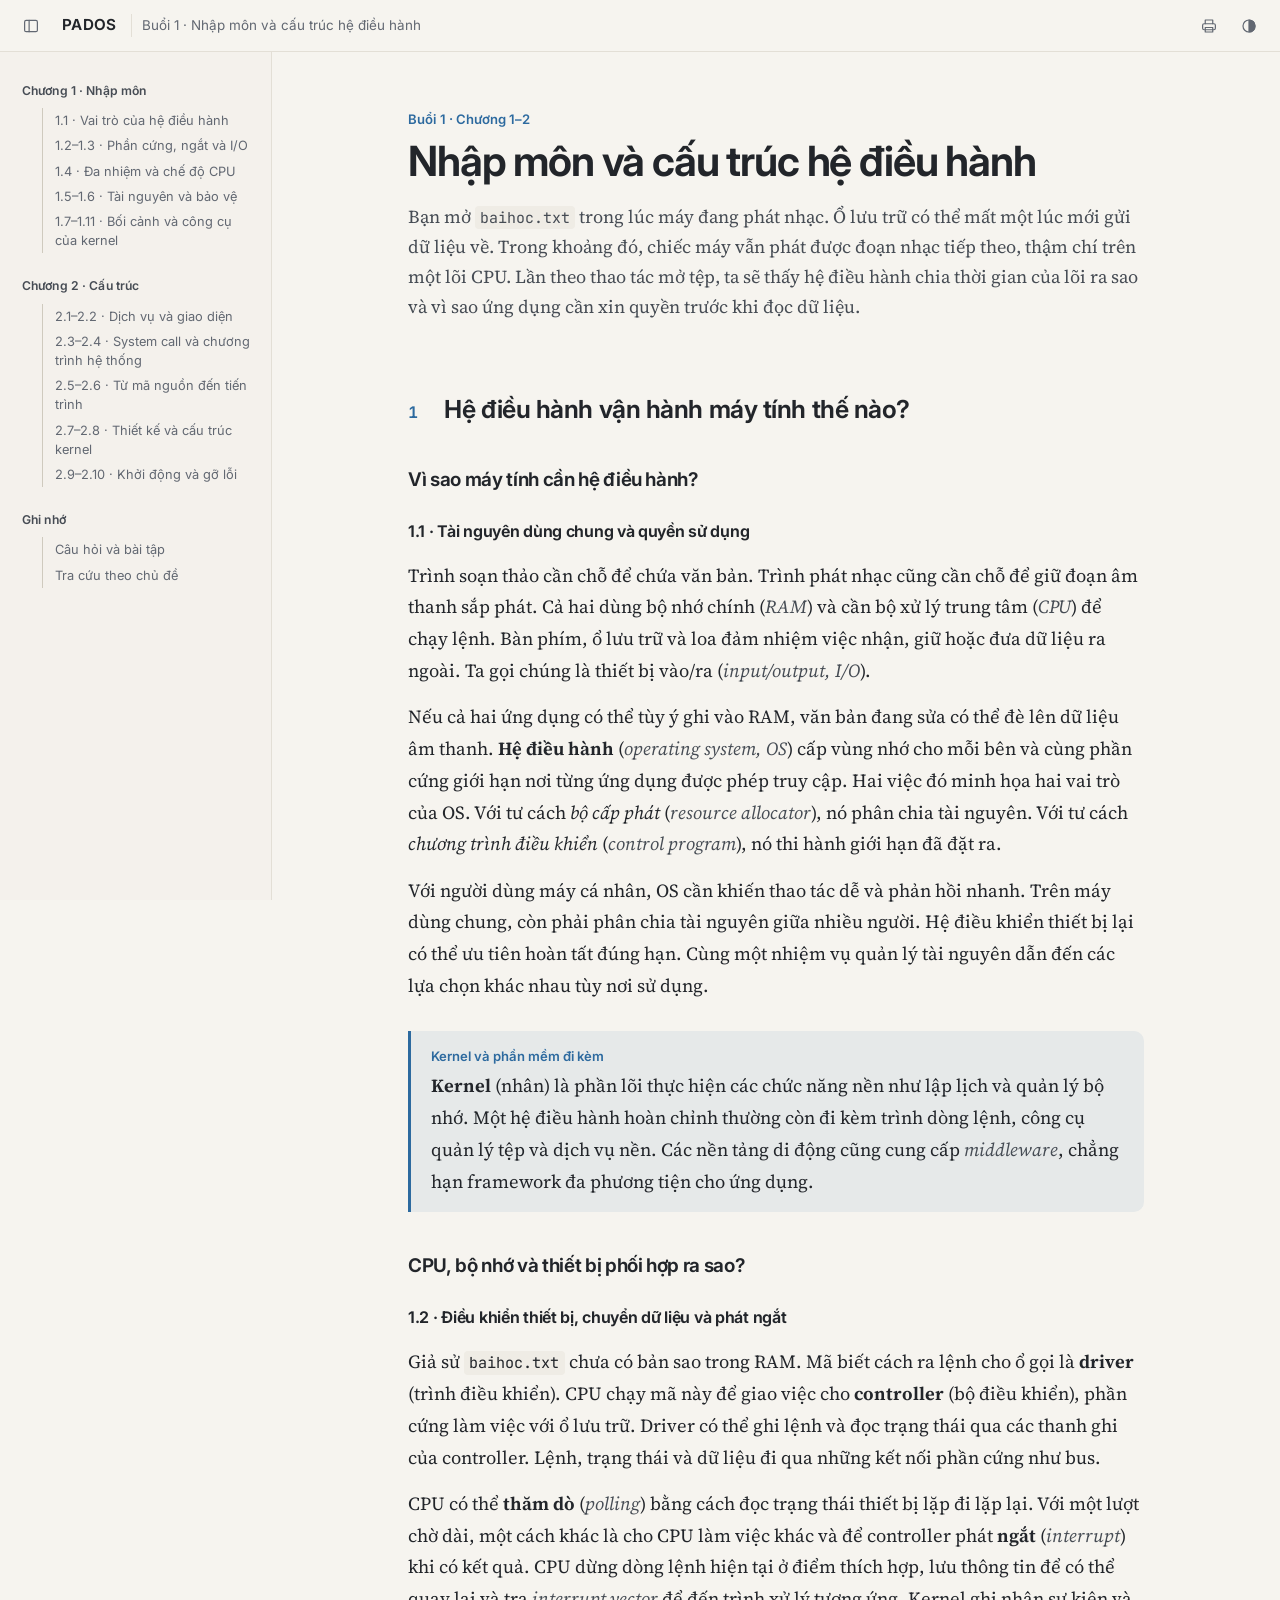
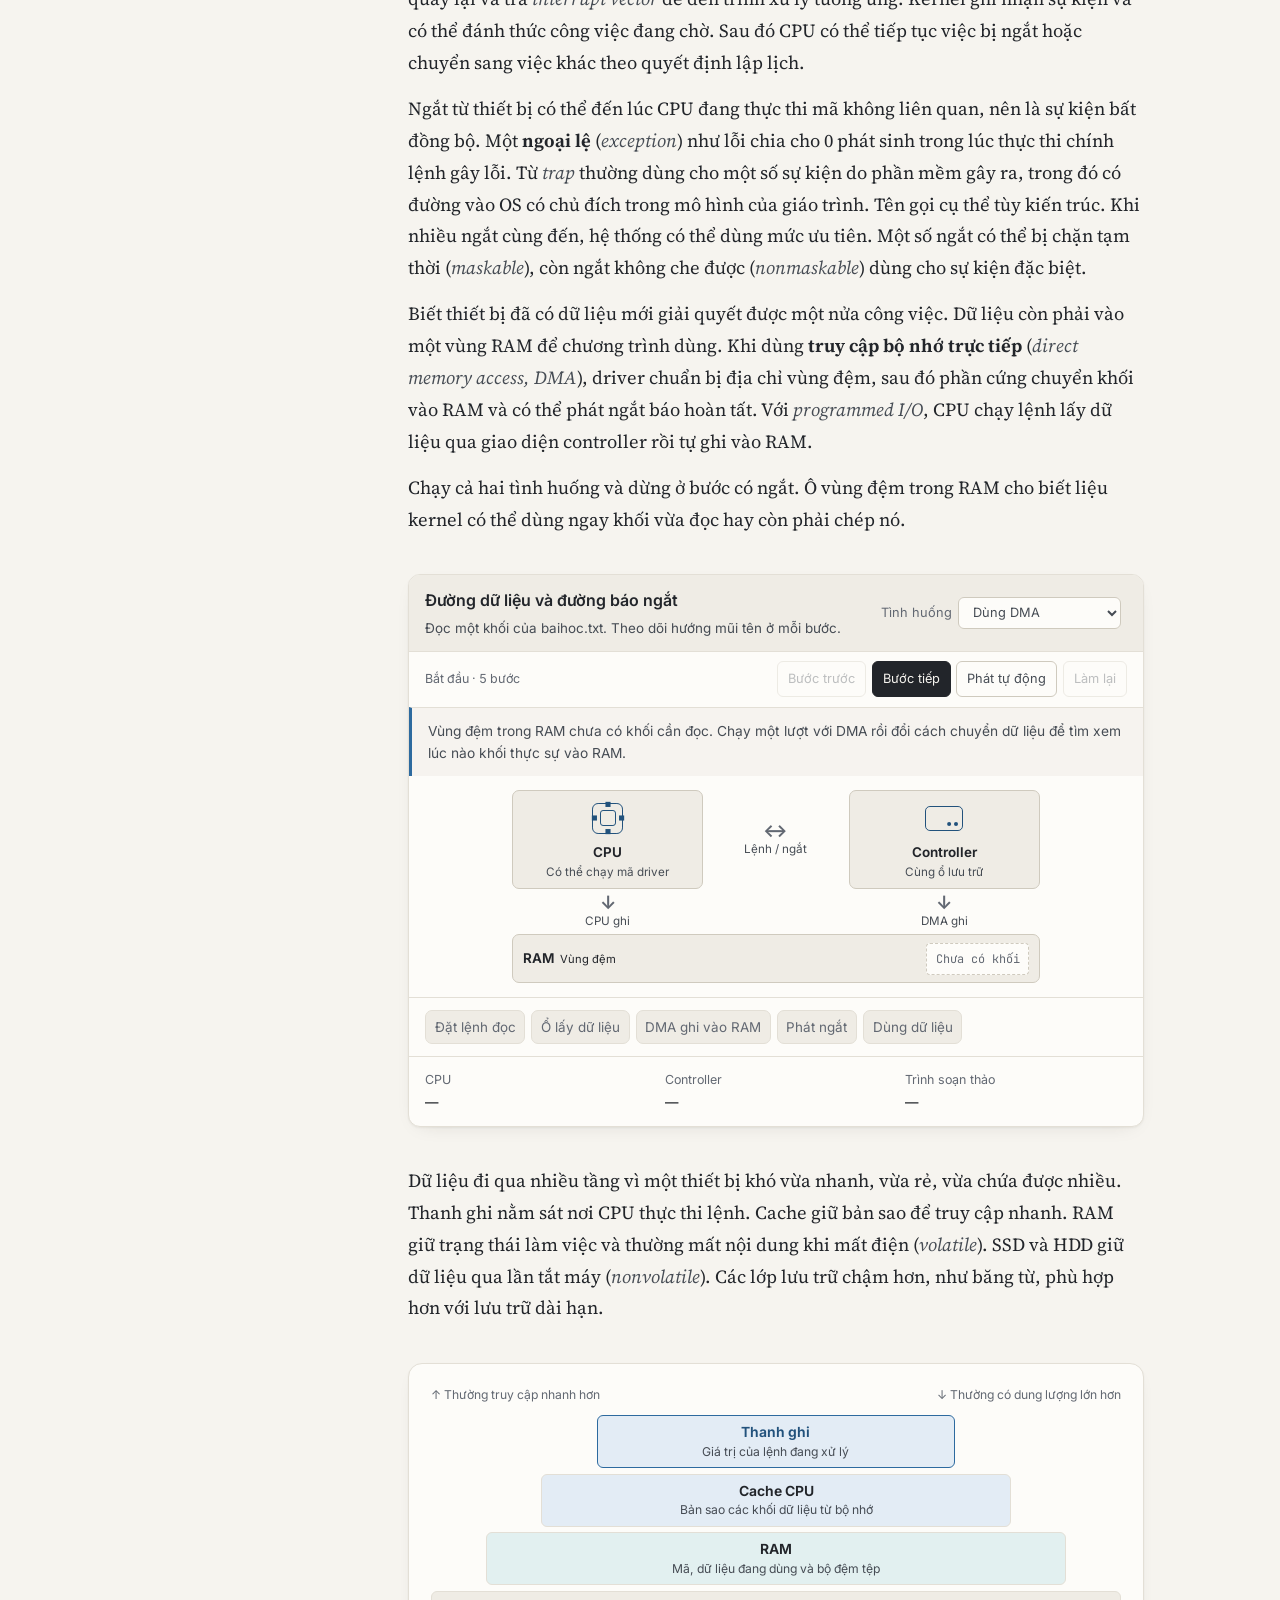
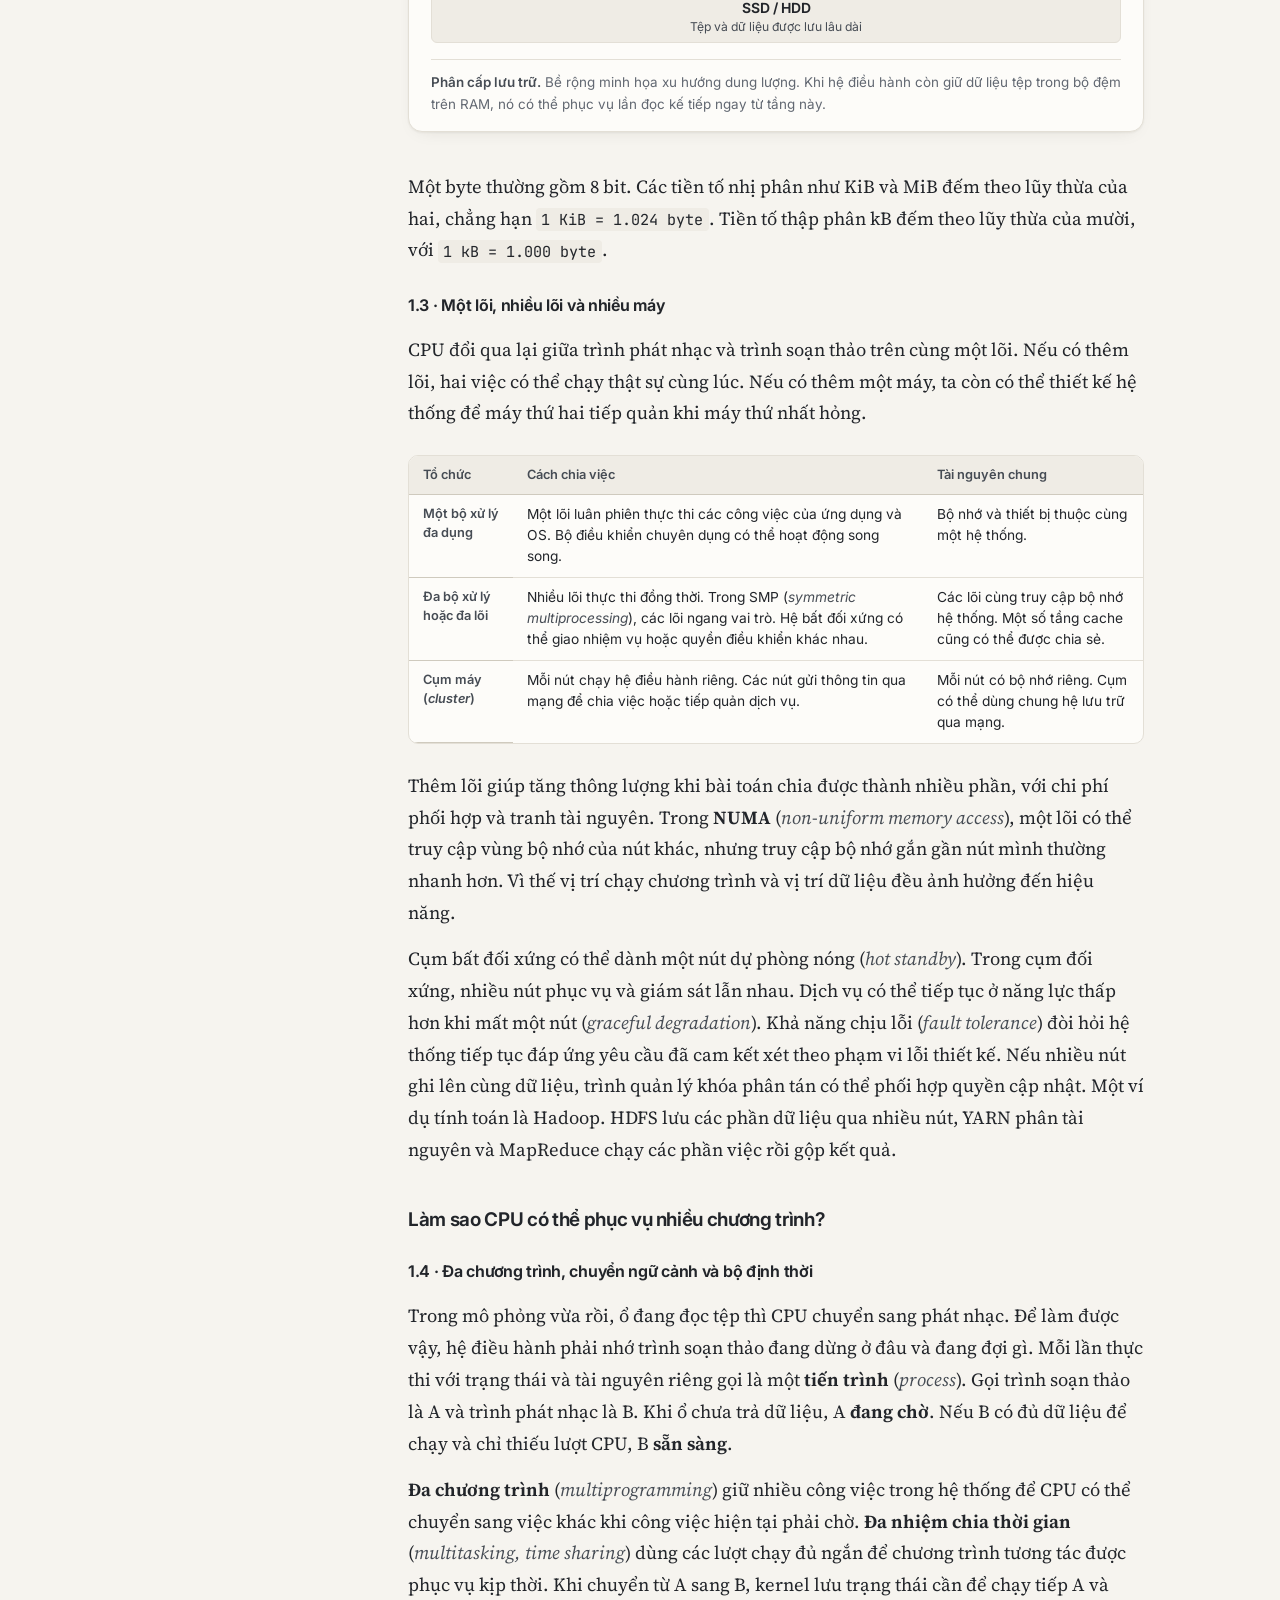
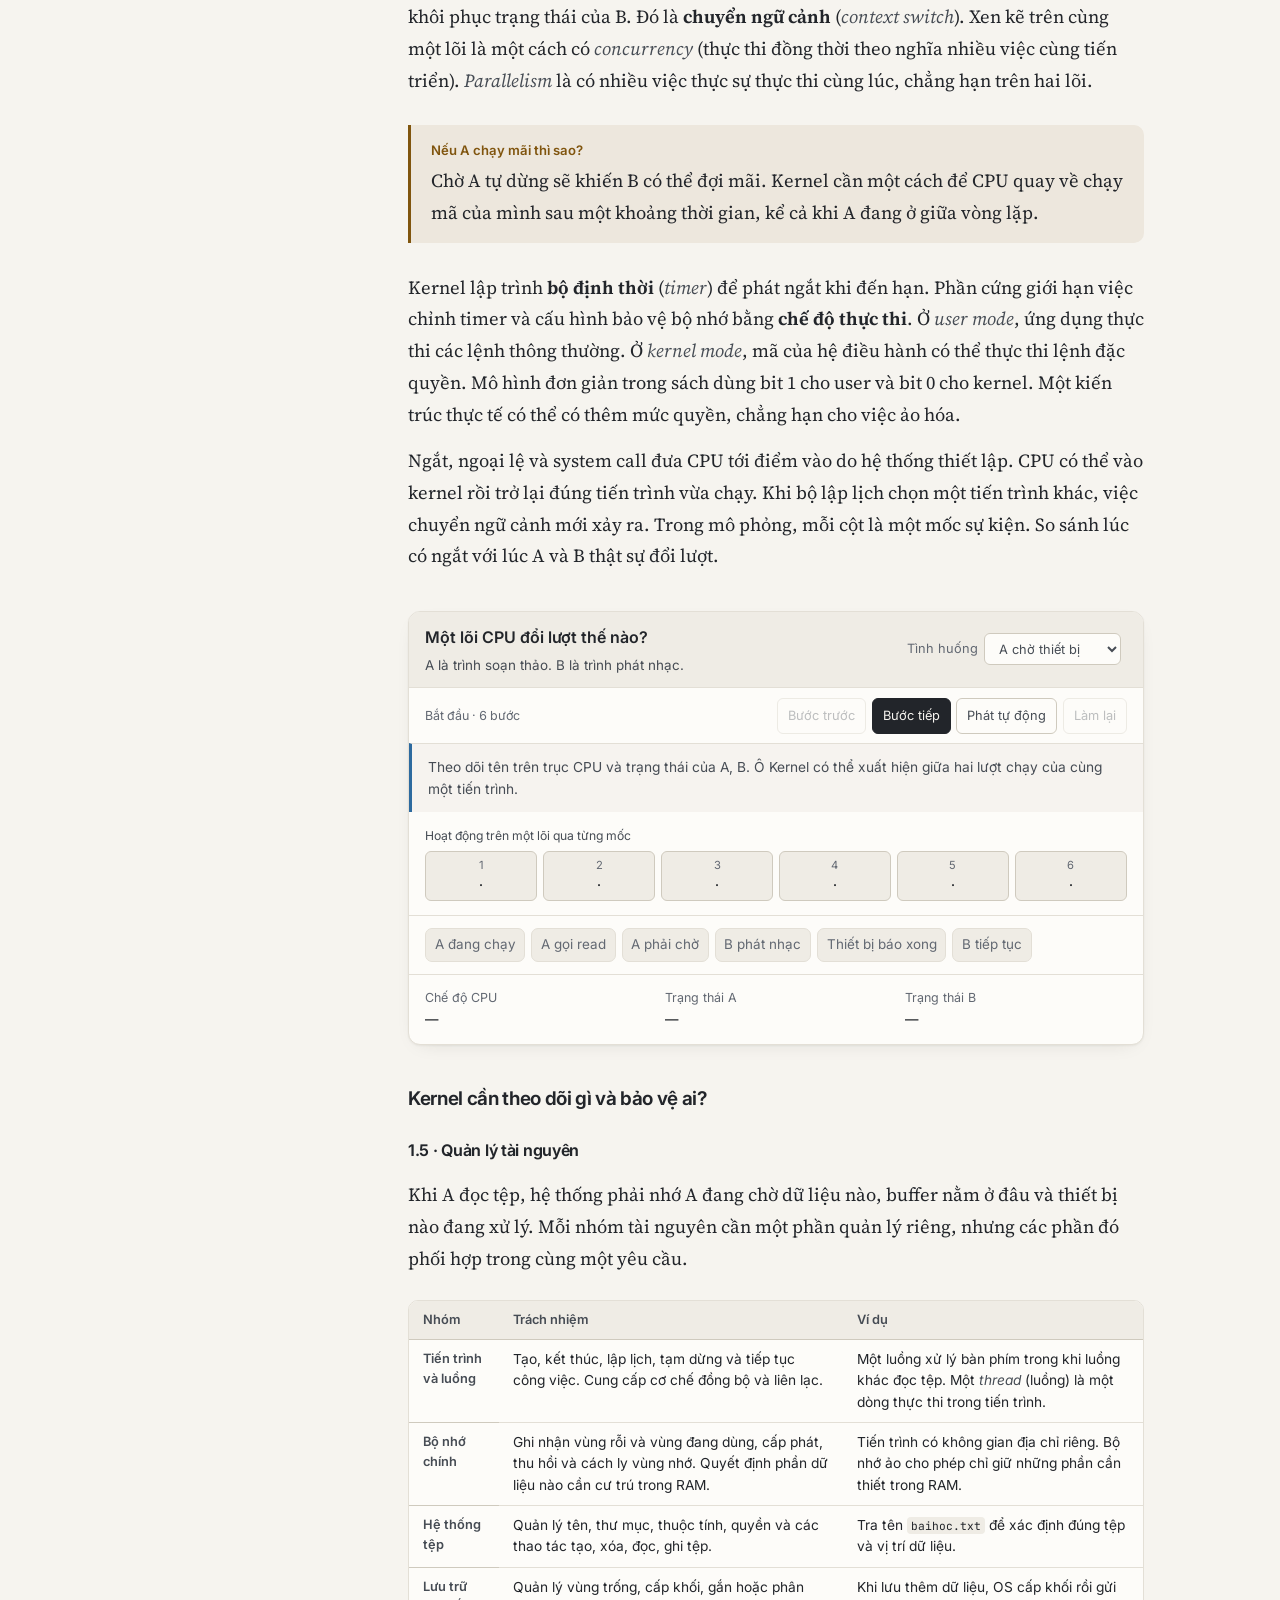
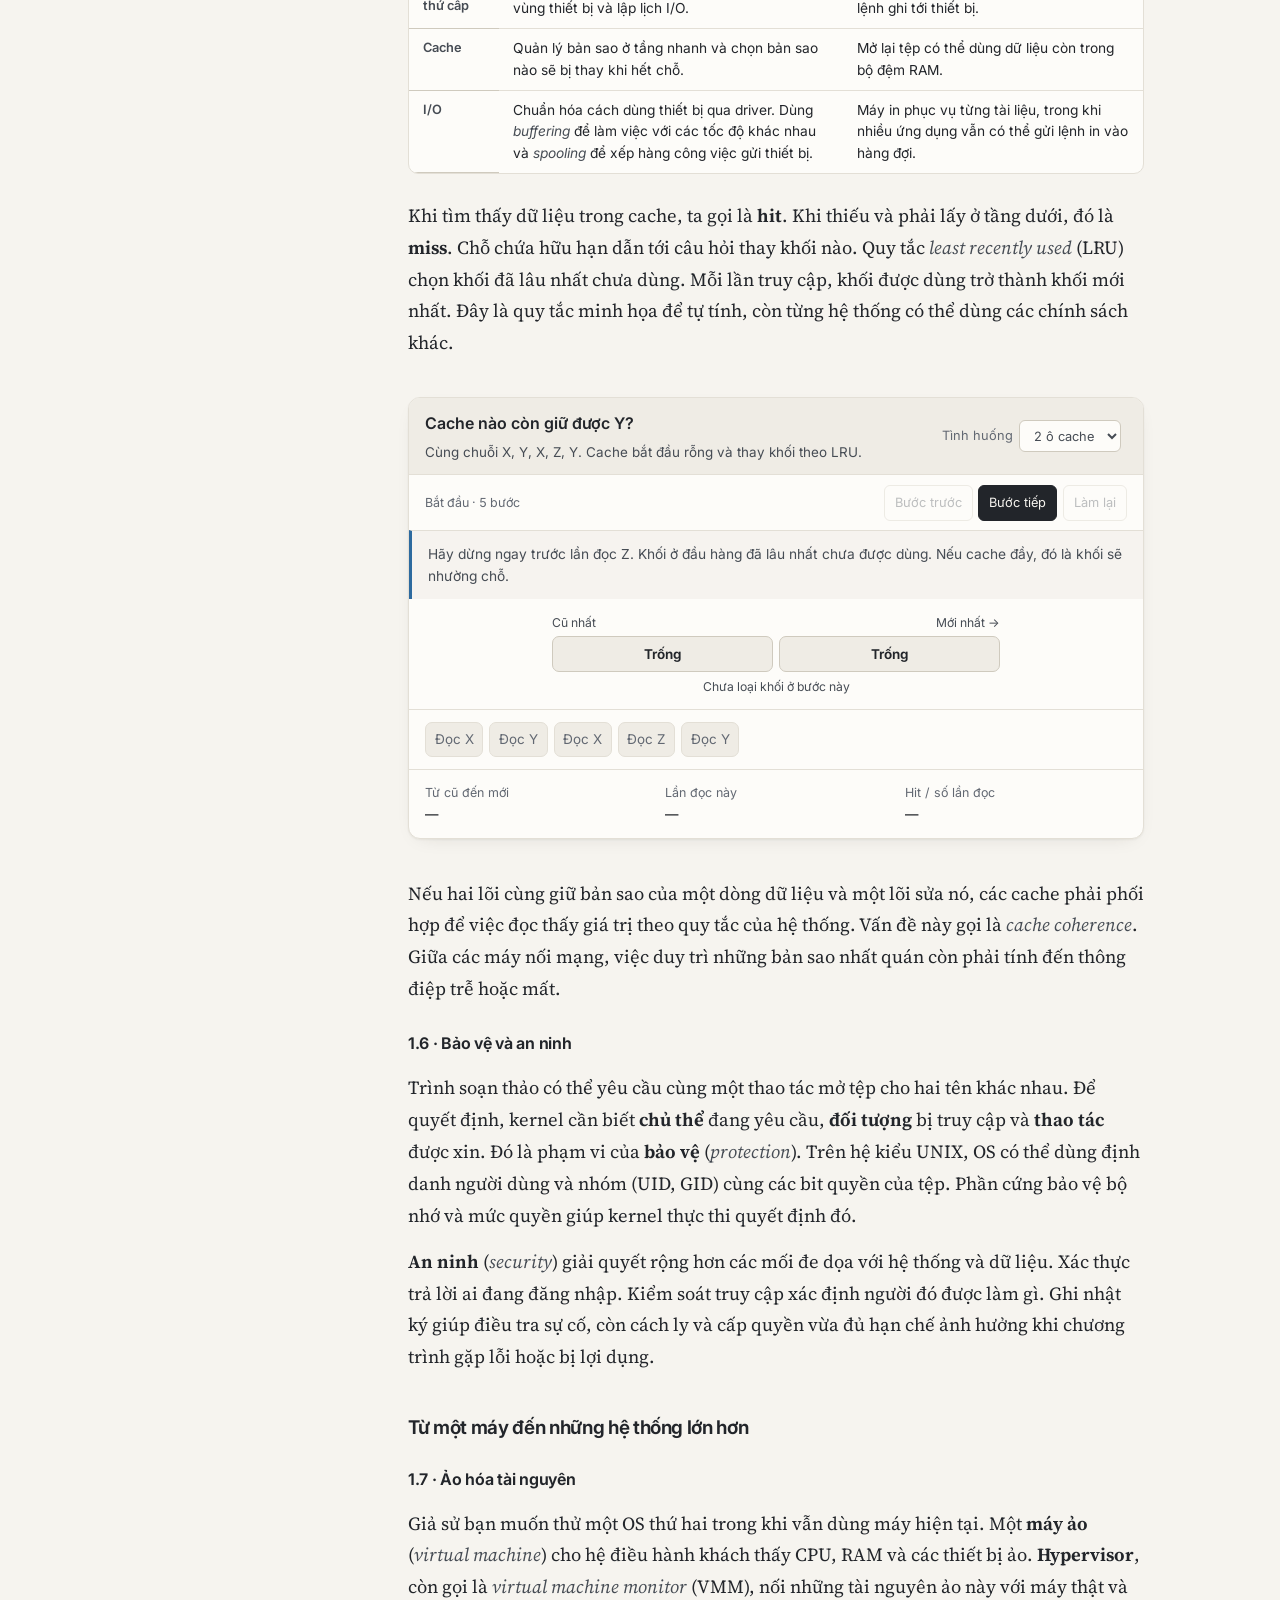
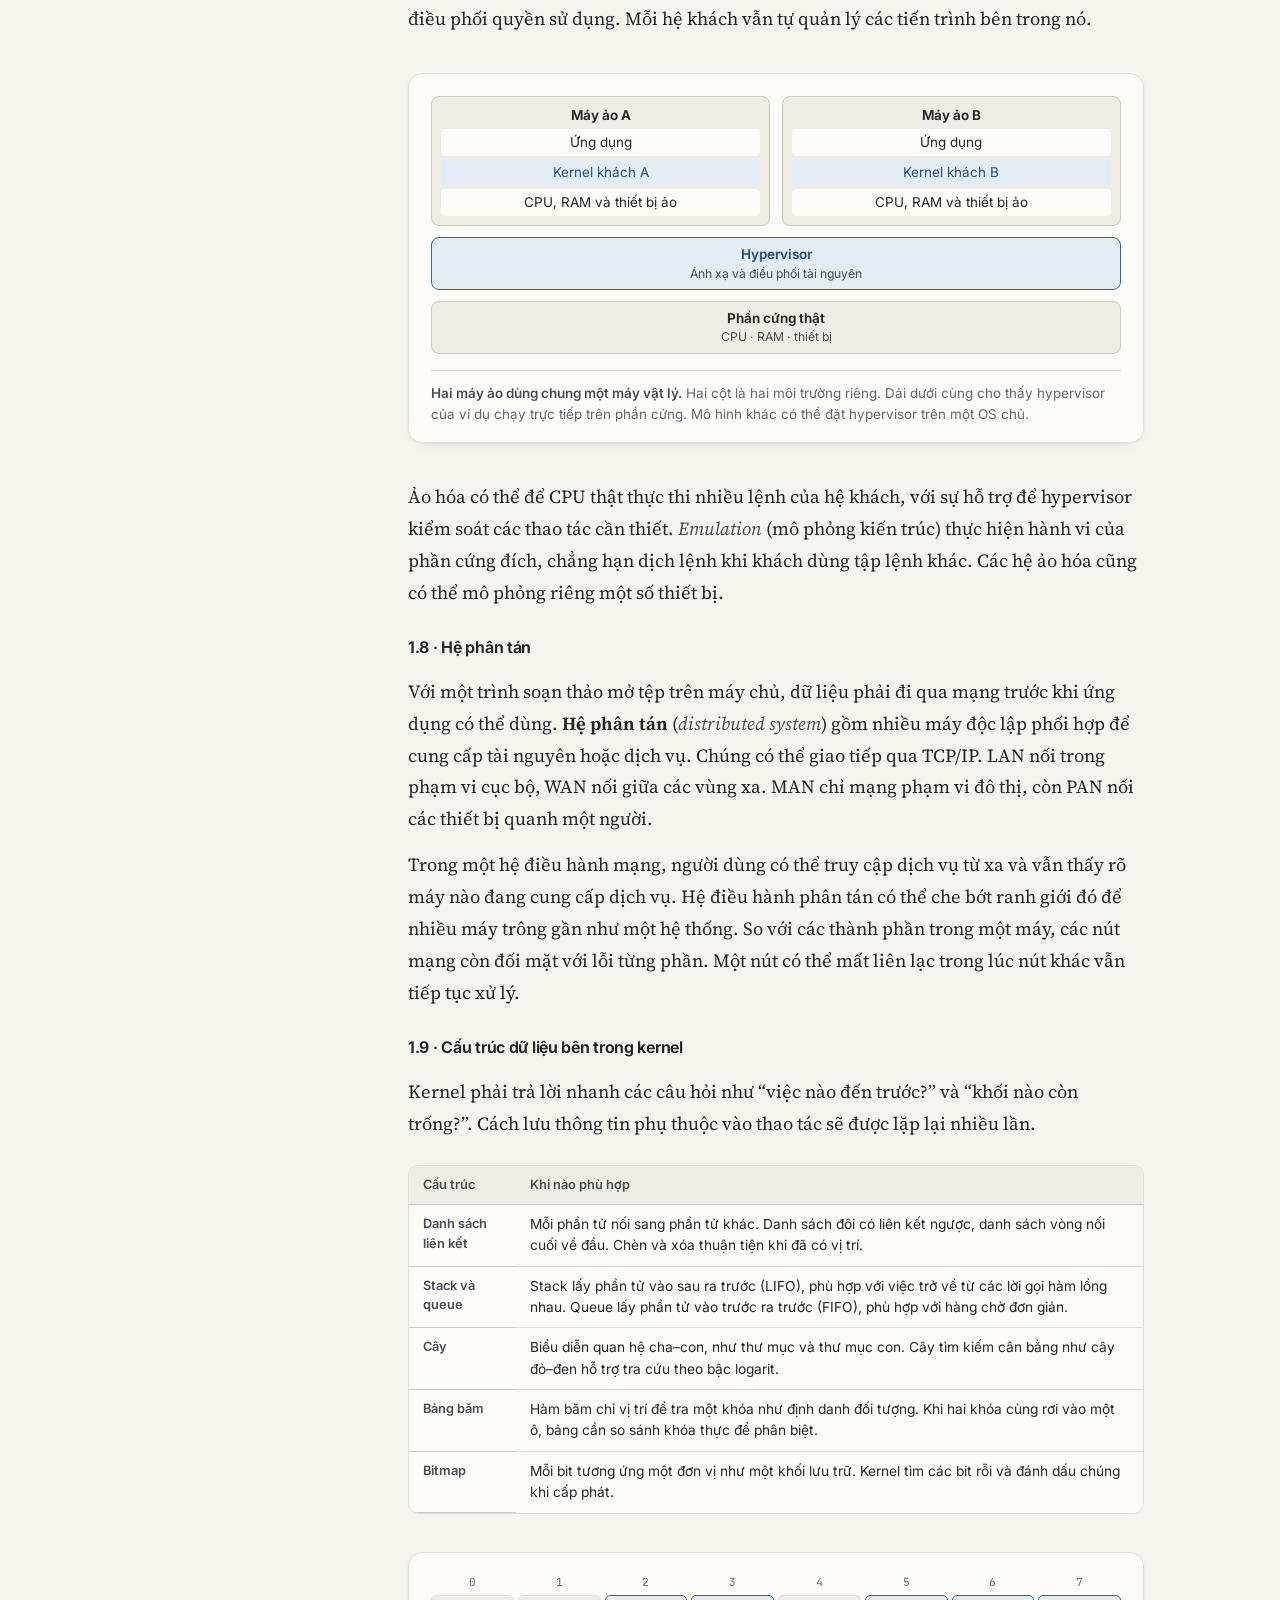
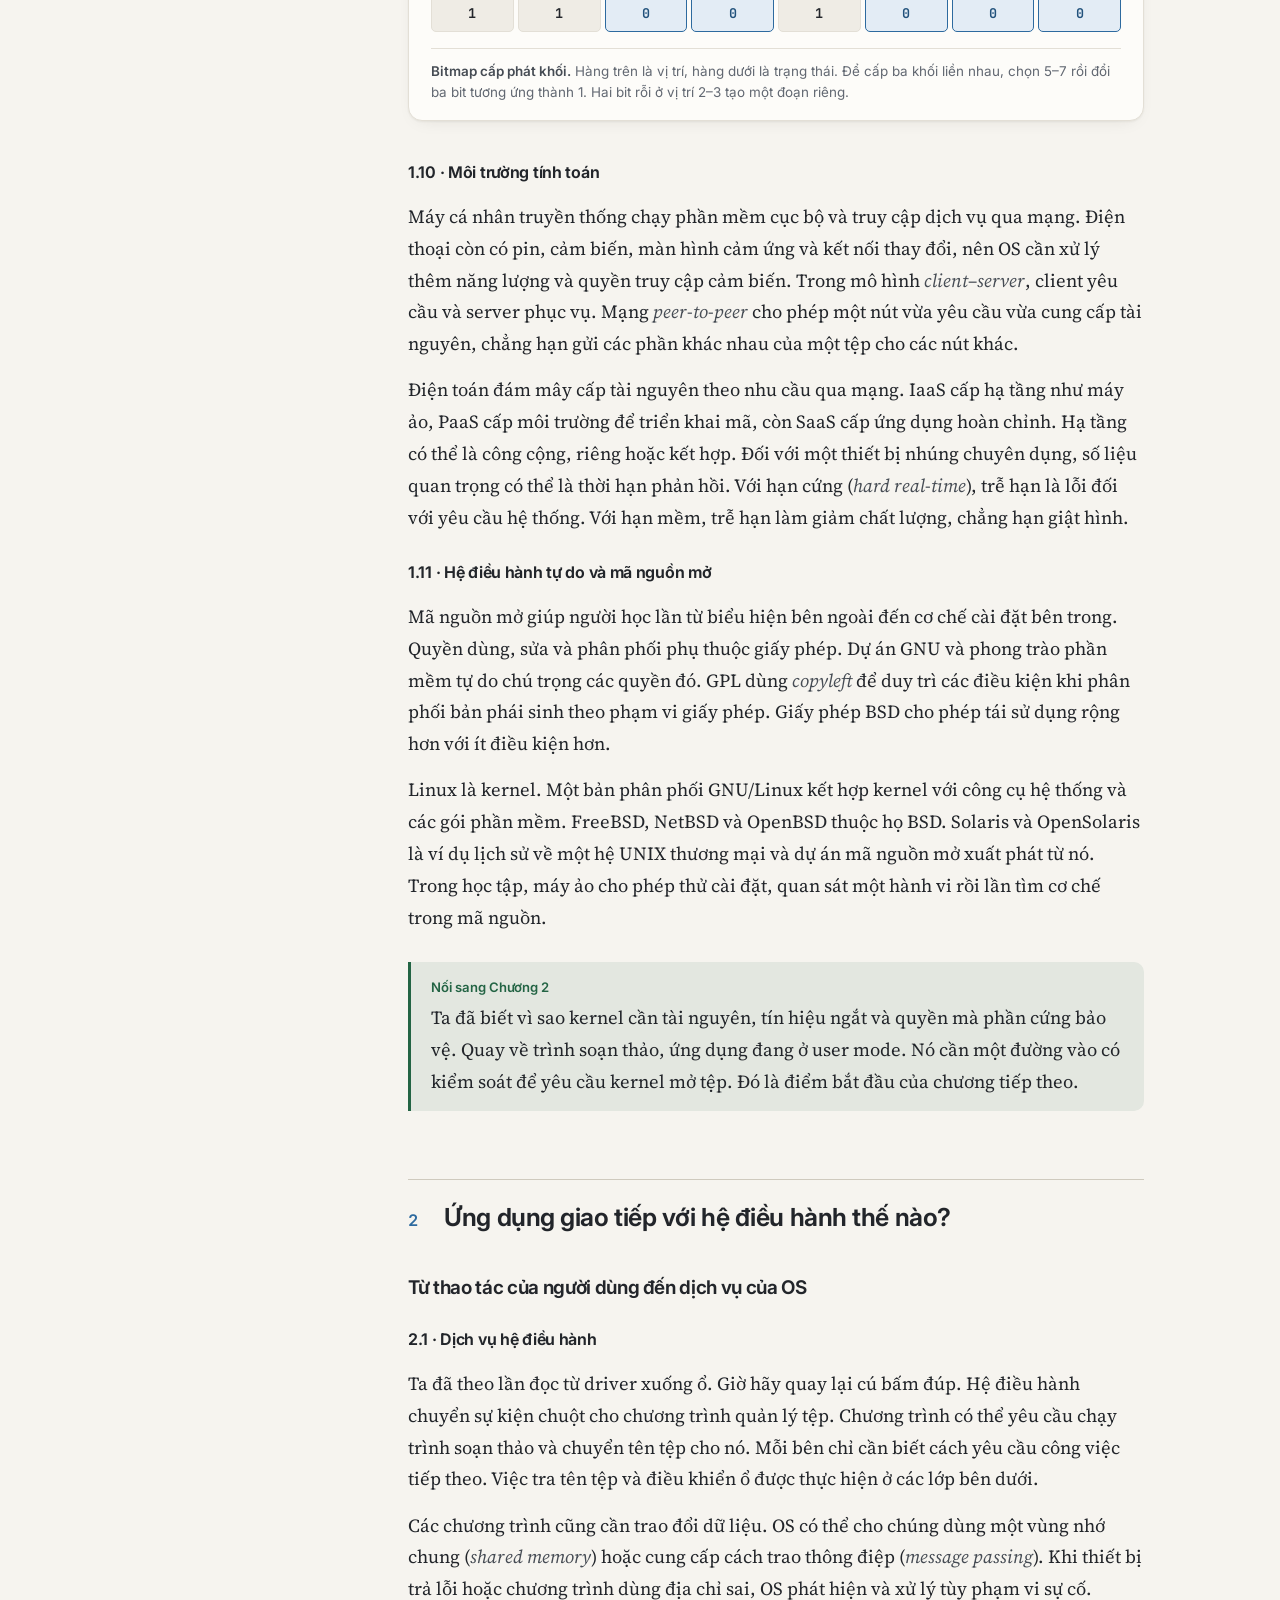
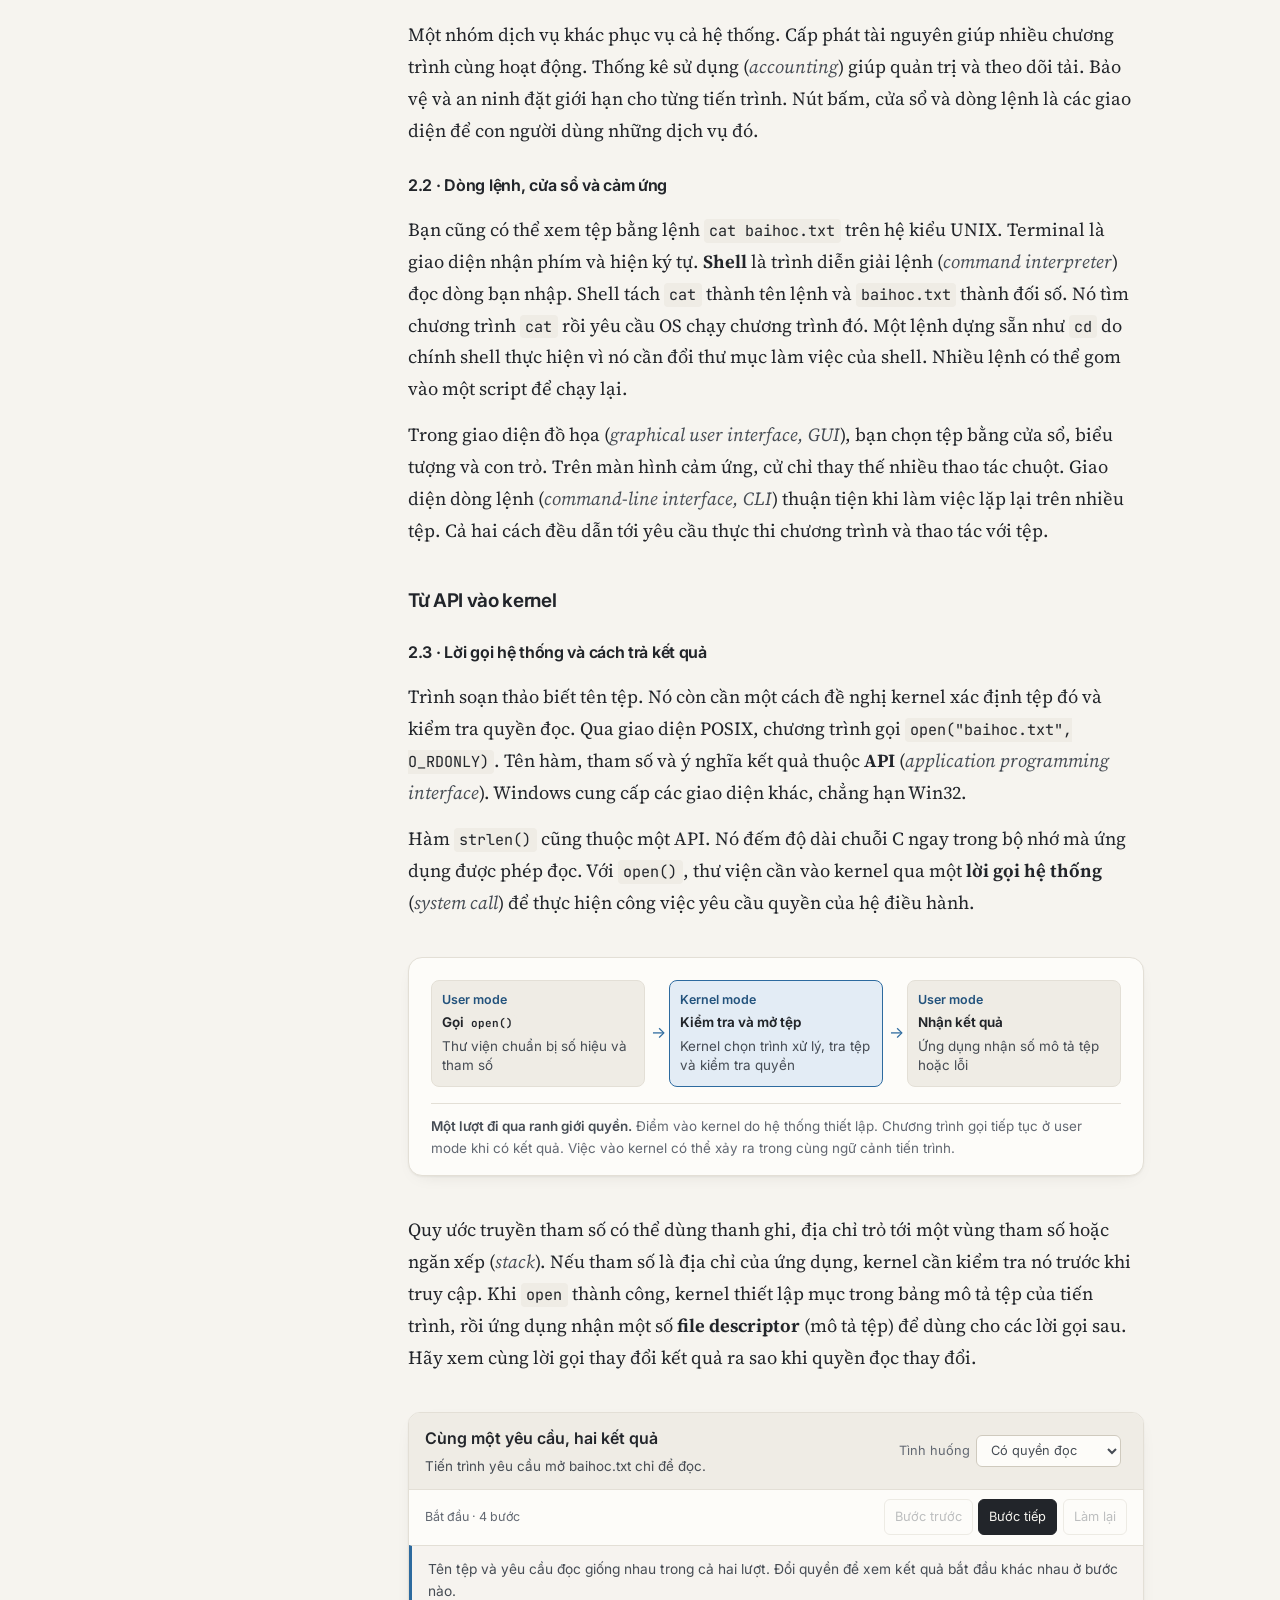
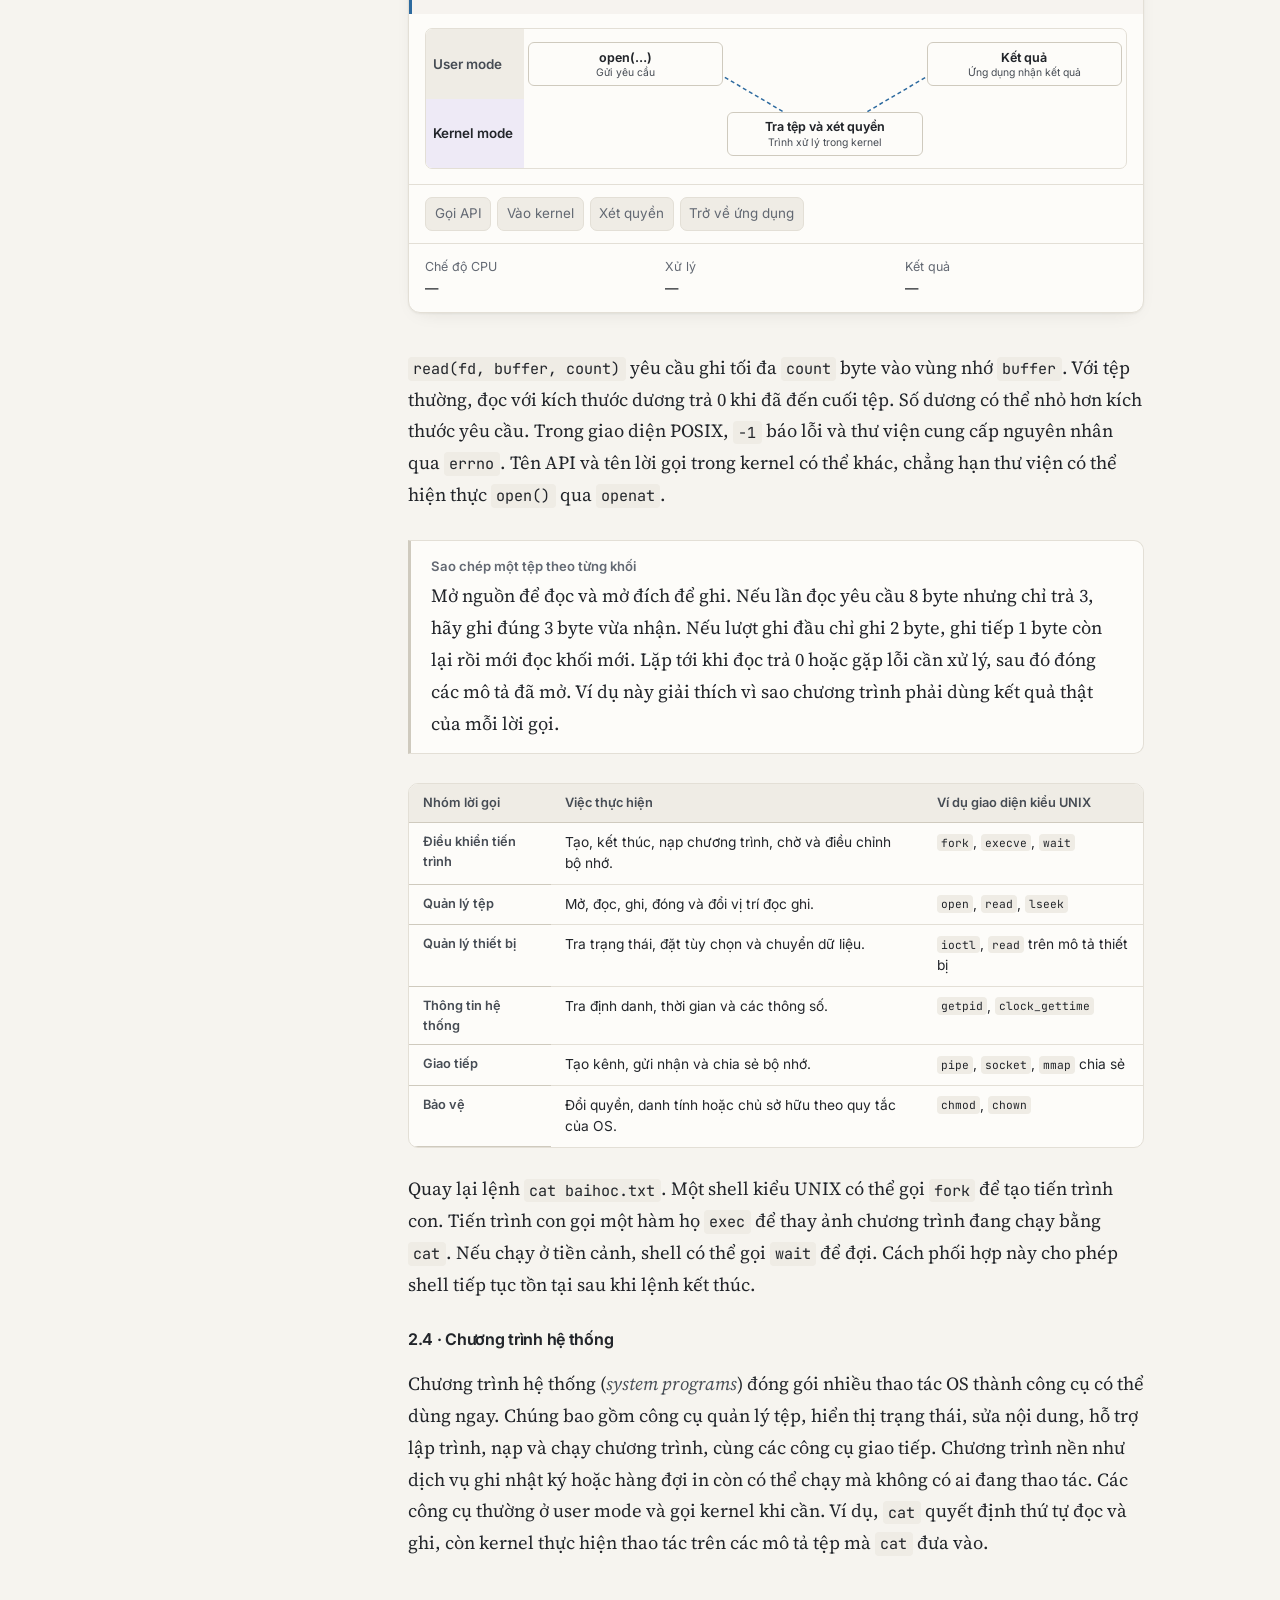
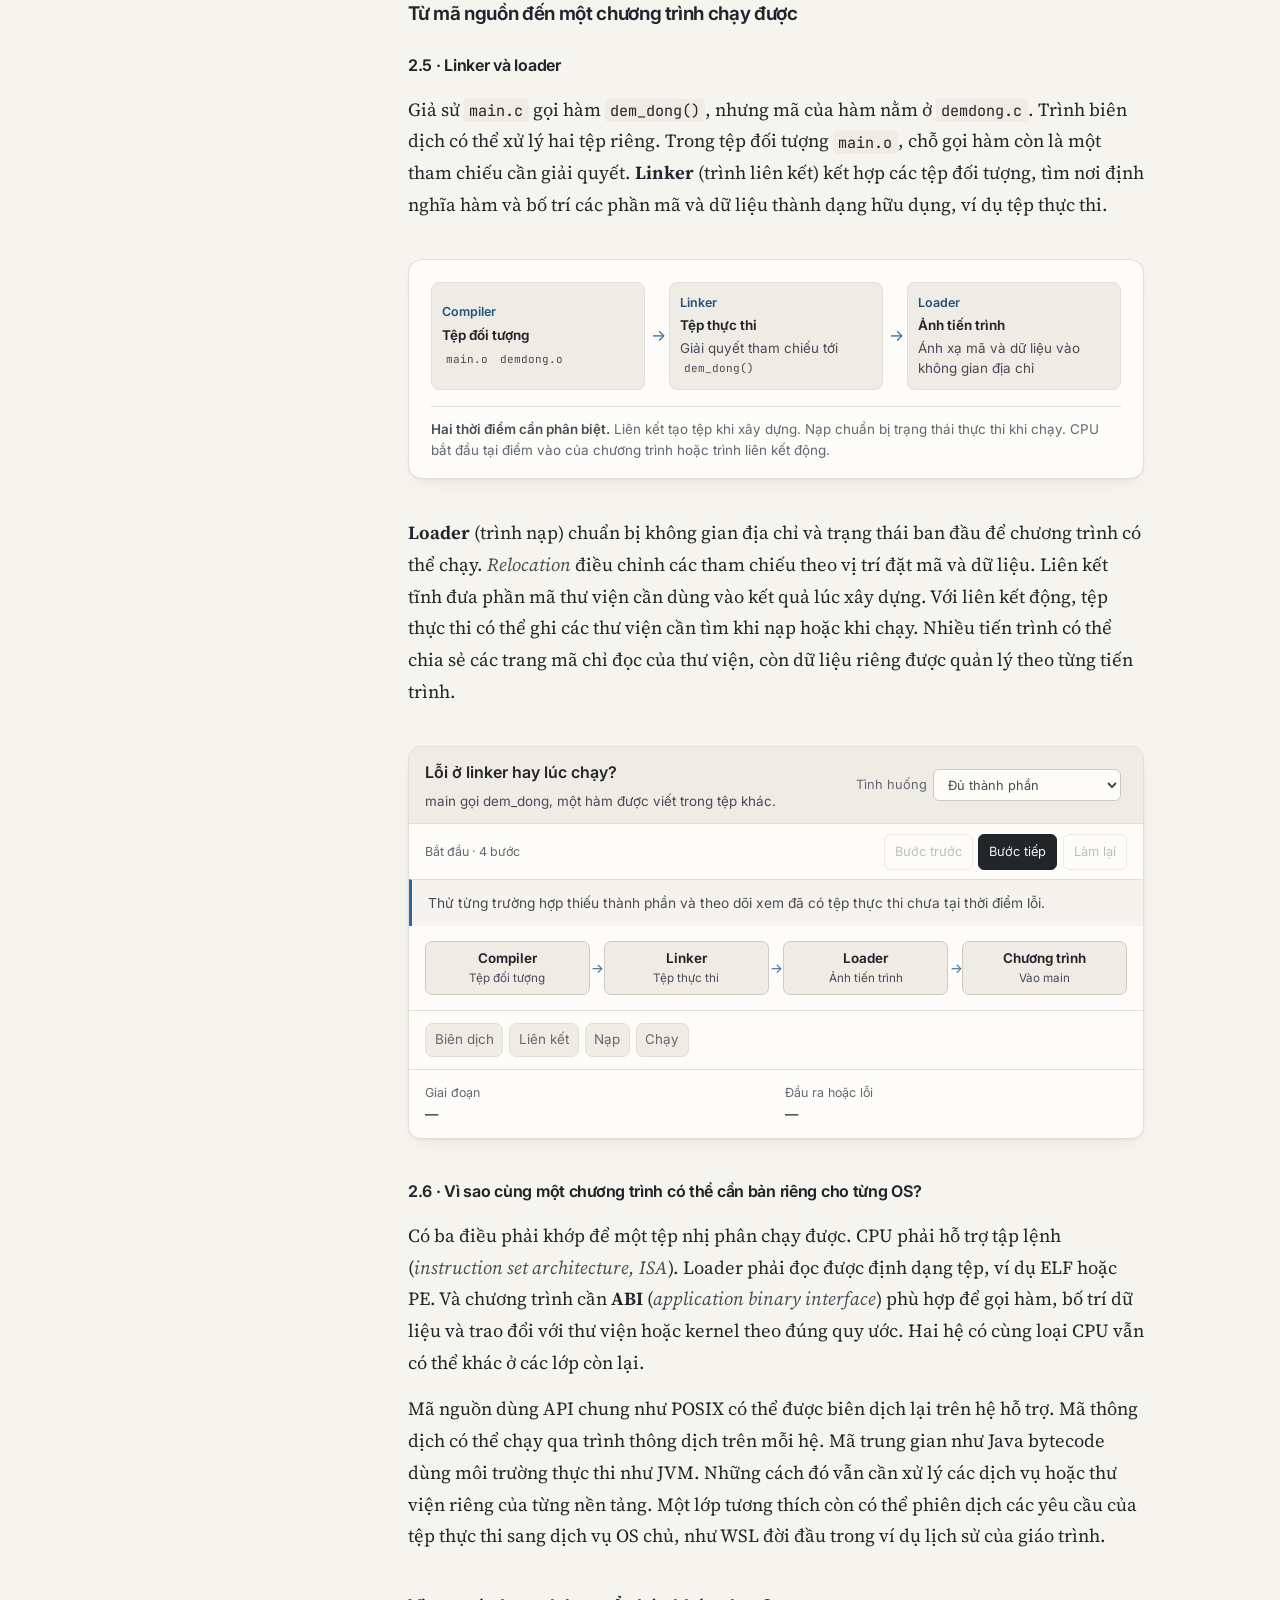
==== commit ec8551d8: "Improve PADOS lessons and interactive simulations" ====
--- a/buoi-1.html
+++ b/buoi-1.html
@@ -10,6 +10,7 @@
   <link href="https://fonts.googleapis.com/css2?family=Inter:wght@400;500;600;700&amp;family=Source+Serif+4:ital,opsz,wght@0,8..60,400;0,8..60,600;1,8..60,400&amp;family=JetBrains+Mono:wght@400;600&amp;display=swap" rel="stylesheet">
   <link rel="stylesheet" href="assets/style.css">
   <script defer src="assets/site.js"></script>
+  <script defer src="assets/lab.js"></script>
   <script defer src="assets/sim.js"></script>
 </head>
 <body>
@@ -18,7 +19,7 @@
     <button class="icon-btn side-btn" type="button" aria-controls="sidebar" aria-expanded="false" title="Mục lục" aria-label="Ẩn hoặc hiện mục lục" hidden>
       <svg viewBox="0 0 24 24" aria-hidden="true"><rect x="3.5" y="4.5" width="17" height="15" rx="2"/><path d="M9.5 4.5v15"/></svg>
     </button>
-    <a class="brand" href="./">PADOS</a>
+    <a class="brand" href="index.html">PADOS</a>
     <span class="crumb">Buổi 1 · Nhập môn và cấu trúc hệ điều hành</span>
     <span class="spacer"></span>
     <button class="icon-btn print-btn" type="button" title="In bài" aria-label="In bài" hidden>
@@ -65,19 +66,7 @@
       <header class="hero">
         <div class="eyebrow">Buổi 1 · Chương 1–2</div>
         <h1>Nhập môn và cấu trúc hệ điều hành</h1>
-        <p class="lead">Bạn mở <code>baihoc.txt</code> trong lúc máy đang phát nhạc. Trình soạn thảo hiện nội dung, còn nhạc vẫn chạy. Ai tìm dữ liệu? CPU làm gì trong lúc chờ ổ lưu trữ? Từ thao tác này, ta sẽ lần theo công việc của hệ điều hành ở cả hai phía, ứng dụng và phần cứng.</p>
-        <figure class="fig opening-map">
-          <ol class="visual-flow">
-            <li><span class="lesson-icon file-icon" aria-hidden="true"></span><strong>Ứng dụng</strong><small>Yêu cầu mở và đọc tệp</small></li>
-            <li><span class="lesson-icon chip-icon" aria-hidden="true"></span><strong>Kernel</strong><small>Kiểm tra và điều phối</small></li>
-            <li><span class="lesson-icon drive-icon" aria-hidden="true"></span><strong>Ổ lưu trữ</strong><small>Cấp dữ liệu khi cần</small></li>
-          </ol>
-          <figcaption><b>Đường đi của yêu cầu.</b> Mũi tên hai chiều biểu thị yêu cầu và kết quả. Kernel có thể trả dữ liệu ngay nếu bản sao còn trong bộ nhớ. Ta sẽ giải thích từng chặng khi đến đó.</figcaption>
-        </figure>
-        <div class="meta">
-          <div><h4>Bạn sẽ hiểu</h4><p>Cách hệ điều hành chia tài nguyên, vì sao CPU đổi chế độ khi ứng dụng xin dịch vụ và cấu trúc kernel ảnh hưởng thế nào đến việc xử lý yêu cầu.</p></div>
-          <div><h4>Cần biết trước</h4><p>Bạn có thể bắt đầu từ đây. Với mỗi mô phỏng, thử đoán bước sau rồi bấm <b>Bước tiếp</b> để kiểm tra.</p></div>
-        </div>
+        <p class="lead">Bạn mở <code>baihoc.txt</code> trong lúc máy đang phát nhạc. Ổ lưu trữ có thể mất một lúc mới gửi dữ liệu về. Trong khoảng đó, chiếc máy vẫn phát được đoạn nhạc tiếp theo, thậm chí trên một lõi CPU. Lần theo thao tác mở tệp, ta sẽ thấy hệ điều hành chia thời gian của lõi ra sao và vì sao ứng dụng cần xin quyền trước khi đọc dữ liệu.</p>
       </header>
 
       <section aria-labelledby="chuong-1">
@@ -85,17 +74,18 @@
 
         <h3 id="vai-tro">Vì sao máy tính cần hệ điều hành?</h3>
         <h4 id="muc-1-1">1.1 · Tài nguyên dùng chung và quyền sử dụng</h4>
-        <p>Bộ xử lý trung tâm (<span class="en">CPU</span>) thực thi lệnh. Bộ nhớ chính (<span class="en">RAM</span>) giữ mã và dữ liệu máy đang dùng. Các thiết bị vào/ra (<span class="en">input/output, I/O</span>) như bàn phím, ổ lưu trữ và loa giúp máy nhận, giữ và đưa dữ liệu ra ngoài. Cả trình phát nhạc lẫn trình soạn thảo đều cần những tài nguyên hữu hạn này.</p>
-        <p>Nếu mỗi ứng dụng tự điều khiển thiết bị, cả hai có thể tranh quyền ghi vào cùng một vùng hoặc gửi lệnh mâu thuẫn cho thiết bị. <dfn>Hệ điều hành</dfn> (<span class="en">operating system, OS</span>) cung cấp cách dùng tài nguyên chung có trật tự. Với tư cách <em>bộ cấp phát</em> (<span class="en">resource allocator</span>), nó quyết định khi nào ứng dụng được dùng CPU, bộ nhớ hay thiết bị. Với tư cách <em>chương trình điều khiển</em> (<span class="en">control program</span>), nó đặt và thi hành các giới hạn sử dụng. Ví dụ, hai ứng dụng có thể dùng chung ổ đĩa, còn quyền đọc được xét theo từng tệp và từng tiến trình.</p>
+        <p>Trình soạn thảo cần chỗ để chứa văn bản. Trình phát nhạc cũng cần chỗ để giữ đoạn âm thanh sắp phát. Cả hai dùng bộ nhớ chính (<span class="en">RAM</span>) và cần bộ xử lý trung tâm (<span class="en">CPU</span>) để chạy lệnh. Bàn phím, ổ lưu trữ và loa đảm nhiệm việc nhận, giữ hoặc đưa dữ liệu ra ngoài. Ta gọi chúng là thiết bị vào/ra (<span class="en">input/output, I/O</span>).</p>
+        <p>Nếu cả hai ứng dụng có thể tùy ý ghi vào RAM, văn bản đang sửa có thể đè lên dữ liệu âm thanh. <dfn>Hệ điều hành</dfn> (<span class="en">operating system, OS</span>) cấp vùng nhớ cho mỗi bên và cùng phần cứng giới hạn nơi từng ứng dụng được phép truy cập. Hai việc đó minh họa hai vai trò của OS. Với tư cách <em>bộ cấp phát</em> (<span class="en">resource allocator</span>), nó phân chia tài nguyên. Với tư cách <em>chương trình điều khiển</em> (<span class="en">control program</span>), nó thi hành giới hạn đã đặt ra.</p>
         <p>Với người dùng máy cá nhân, OS cần khiến thao tác dễ và phản hồi nhanh. Trên máy dùng chung, còn phải phân chia tài nguyên giữa nhiều người. Hệ điều khiển thiết bị lại có thể ưu tiên hoàn tất đúng hạn. Cùng một nhiệm vụ quản lý tài nguyên dẫn đến các lựa chọn khác nhau tùy nơi sử dụng.</p>
         <div class="box def"><div class="box-h">Kernel và phần mềm đi kèm</div><p><dfn>Kernel</dfn> (nhân) là phần lõi thực hiện các chức năng nền như lập lịch và quản lý bộ nhớ. Một hệ điều hành hoàn chỉnh thường còn đi kèm trình dòng lệnh, công cụ quản lý tệp và dịch vụ nền. Các nền tảng di động cũng cung cấp <span class="en">middleware</span>, chẳng hạn framework đa phương tiện cho ứng dụng.</p></div>
 
         <h3 id="to-chuc">CPU, bộ nhớ và thiết bị phối hợp ra sao?</h3>
         <h4 id="muc-1-2">1.2 · Điều khiển thiết bị, chuyển dữ liệu và phát ngắt</h4>
-        <p>Giả sử dữ liệu của <code>baihoc.txt</code> cần được lấy từ ổ lưu trữ. <dfn>Driver</dfn> (trình điều khiển) là phần mềm biết cách đặt lệnh cho thiết bị. <dfn>Controller</dfn> (bộ điều khiển) là phần cứng tiếp nhận lệnh, làm việc với thiết bị và cung cấp trạng thái qua các thanh ghi điều khiển. CPU chạy mã driver. Controller thực hiện phần việc phía thiết bị. Các thành phần trao đổi dữ liệu qua những kết nối phần cứng như bus.</p>
+        <p>Giả sử <code>baihoc.txt</code> chưa có bản sao trong RAM. Mã biết cách ra lệnh cho ổ gọi là <dfn>driver</dfn> (trình điều khiển). CPU chạy mã này để giao việc cho <dfn>controller</dfn> (bộ điều khiển), phần cứng làm việc với ổ lưu trữ. Driver có thể ghi lệnh và đọc trạng thái qua các thanh ghi của controller. Lệnh, trạng thái và dữ liệu đi qua những kết nối phần cứng như bus.</p>
         <p>CPU có thể <dfn>thăm dò</dfn> (<span class="en">polling</span>) bằng cách đọc trạng thái thiết bị lặp đi lặp lại. Với một lượt chờ dài, một cách khác là cho CPU làm việc khác và để controller phát <dfn>ngắt</dfn> (<span class="en">interrupt</span>) khi có kết quả. CPU dừng dòng lệnh hiện tại ở điểm thích hợp, lưu thông tin để có thể quay lại và tra <span class="en">interrupt vector</span> để đến trình xử lý tương ứng. Kernel ghi nhận sự kiện và có thể đánh thức công việc đang chờ. Sau đó CPU có thể tiếp tục việc bị ngắt hoặc chuyển sang việc khác theo quyết định lập lịch.</p>
         <p>Ngắt từ thiết bị có thể đến lúc CPU đang thực thi mã không liên quan, nên là sự kiện bất đồng bộ. Một <dfn>ngoại lệ</dfn> (<span class="en">exception</span>) như lỗi chia cho 0 phát sinh trong lúc thực thi chính lệnh gây lỗi. Từ <span class="en">trap</span> thường dùng cho một số sự kiện do phần mềm gây ra, trong đó có đường vào OS có chủ đích trong mô hình của giáo trình. Tên gọi cụ thể tùy kiến trúc. Khi nhiều ngắt cùng đến, hệ thống có thể dùng mức ưu tiên. Một số ngắt có thể bị chặn tạm thời (<span class="en">maskable</span>), còn ngắt không che được (<span class="en">nonmaskable</span>) dùng cho sự kiện đặc biệt.</p>
-        <p>Hãy tách <strong>việc chuyển nội dung khối dữ liệu</strong> khỏi <strong>việc báo một sự kiện</strong>. Khi dùng <dfn>truy cập bộ nhớ trực tiếp</dfn> (<span class="en">direct memory access, DMA</span>), driver thiết lập vùng đệm, rồi phần cứng chuyển dữ liệu vào RAM. Ngắt báo hoàn tất có thể đến sau. Với phương án CPU trực tiếp chuyển dữ liệu (<span class="en">programmed I/O</span>), CPU lấy dữ liệu qua giao diện controller và tự ghi vào RAM. Hãy theo dõi hướng mũi tên ở bước chuyển khối.</p>
+        <p>Biết thiết bị đã có dữ liệu mới giải quyết được một nửa công việc. Dữ liệu còn phải vào một vùng RAM để chương trình dùng. Khi dùng <dfn>truy cập bộ nhớ trực tiếp</dfn> (<span class="en">direct memory access, DMA</span>), driver chuẩn bị địa chỉ vùng đệm, sau đó phần cứng chuyển khối vào RAM và có thể phát ngắt báo hoàn tất. Với <span class="en">programmed I/O</span>, CPU chạy lệnh lấy dữ liệu qua giao diện controller rồi tự ghi vào RAM.</p>
+        <p>Chạy cả hai tình huống và dừng ở bước có ngắt. Ô vùng đệm trong RAM cho biết liệu kernel có thể dùng ngay khối vừa đọc hay còn phải chép nó.</p>
         <div id="mo-phong-io" data-sim="io"></div>
         <p>Dữ liệu đi qua nhiều tầng vì một thiết bị khó vừa nhanh, vừa rẻ, vừa chứa được nhiều. Thanh ghi nằm sát nơi CPU thực thi lệnh. Cache giữ bản sao để truy cập nhanh. RAM giữ trạng thái làm việc và thường mất nội dung khi mất điện (<span class="en">volatile</span>). SSD và HDD giữ dữ liệu qua lần tắt máy (<span class="en">nonvolatile</span>). Các lớp lưu trữ chậm hơn, như băng từ, phù hợp hơn với lưu trữ dài hạn.</p>
         <figure class="fig storage-figure">
@@ -125,7 +115,7 @@
 
         <h3 id="van-hanh">Làm sao CPU có thể phục vụ nhiều chương trình?</h3>
         <h4 id="muc-1-4">1.4 · Đa chương trình, chuyển ngữ cảnh và bộ định thời</h4>
-        <p>Tệp chương trình chứa mã và dữ liệu. Khi mã đó được chạy, OS theo dõi một <dfn>tiến trình</dfn> (<span class="en">process</span>), gồm trạng thái thực thi và các tài nguyên như vùng nhớ, tệp đang mở. Trong ví dụ, tiến trình A là trình soạn thảo và B là trình phát nhạc. B <strong>sẵn sàng</strong> khi có thể chạy ngay nếu được cấp CPU. A <strong>đang chờ</strong> khi nó cần dữ liệu mà ổ lưu trữ chưa trả.</p>
+        <p>Trong mô phỏng vừa rồi, ổ đang đọc tệp thì CPU chuyển sang phát nhạc. Để làm được vậy, hệ điều hành phải nhớ trình soạn thảo đang dừng ở đâu và đang đợi gì. Mỗi lần thực thi với trạng thái và tài nguyên riêng gọi là một <dfn>tiến trình</dfn> (<span class="en">process</span>). Gọi trình soạn thảo là A và trình phát nhạc là B. Khi ổ chưa trả dữ liệu, A <strong>đang chờ</strong>. Nếu B có đủ dữ liệu để chạy và chỉ thiếu lượt CPU, B <strong>sẵn sàng</strong>.</p>
         <p><dfn>Đa chương trình</dfn> (<span class="en">multiprogramming</span>) giữ nhiều công việc trong hệ thống để CPU có thể chuyển sang việc khác khi công việc hiện tại phải chờ. <dfn>Đa nhiệm chia thời gian</dfn> (<span class="en">multitasking, time sharing</span>) dùng các lượt chạy đủ ngắn để chương trình tương tác được phục vụ kịp thời. Khi chuyển từ A sang B, kernel lưu trạng thái cần để chạy tiếp A và khôi phục trạng thái của B. Đó là <dfn>chuyển ngữ cảnh</dfn> (<span class="en">context switch</span>). Xen kẽ trên cùng một lõi là một cách có <span class="en">concurrency</span> (thực thi đồng thời theo nghĩa nhiều việc cùng tiến triển). <span class="en">Parallelism</span> là có nhiều việc thực sự thực thi cùng lúc, chẳng hạn trên hai lõi.</p>
         <div class="box problem"><div class="box-h">Nếu A chạy mãi thì sao?</div><p>Chờ A tự dừng sẽ khiến B có thể đợi mãi. Kernel cần một cách để CPU quay về chạy mã của mình sau một khoảng thời gian, kể cả khi A đang ở giữa vòng lặp.</p></div>
         <p>Kernel lập trình <dfn>bộ định thời</dfn> (<span class="en">timer</span>) để phát ngắt khi đến hạn. Phần cứng giới hạn việc chỉnh timer và cấu hình bảo vệ bộ nhớ bằng <dfn>chế độ thực thi</dfn>. Ở <span class="en">user mode</span>, ứng dụng thực thi các lệnh thông thường. Ở <span class="en">kernel mode</span>, mã của hệ điều hành có thể thực thi lệnh đặc quyền. Mô hình đơn giản trong sách dùng bit 1 cho user và bit 0 cho kernel. Một kiến trúc thực tế có thể có thêm mức quyền, chẳng hạn cho việc ảo hóa.</p>
@@ -207,7 +197,8 @@
 
         <h3 id="dich-vu">Từ thao tác của người dùng đến dịch vụ của OS</h3>
         <h4 id="muc-2-1">2.1 · Dịch vụ hệ điều hành</h4>
-        <p>Khi bạn mở <code>baihoc.txt</code>, bấm đúp chỉ là phần thấy được. Đằng sau đó, hệ điều hành có thể <strong>nạp chương trình</strong>, tiếp nhận sự kiện từ thiết bị, <strong>tra và đọc tệp</strong>, rồi giúp ứng dụng gửi dữ liệu ra màn hình. Các tiến trình cũng có thể <strong>giao tiếp</strong> bằng vùng nhớ chung (<span class="en">shared memory</span>) hoặc trao thông điệp (<span class="en">message passing</span>). Khi thiết bị trả lỗi hoặc chương trình dùng địa chỉ sai, OS phát hiện và xử lý tùy phạm vi sự cố.</p>
+        <p>Ta đã theo lần đọc từ driver xuống ổ. Giờ hãy quay lại cú bấm đúp. Hệ điều hành chuyển sự kiện chuột cho chương trình quản lý tệp. Chương trình có thể yêu cầu chạy trình soạn thảo và chuyển tên tệp cho nó. Mỗi bên chỉ cần biết cách yêu cầu công việc tiếp theo. Việc tra tên tệp và điều khiển ổ được thực hiện ở các lớp bên dưới.</p>
+        <p>Các chương trình cũng cần trao đổi dữ liệu. OS có thể cho chúng dùng một vùng nhớ chung (<span class="en">shared memory</span>) hoặc cung cấp cách trao thông điệp (<span class="en">message passing</span>). Khi thiết bị trả lỗi hoặc chương trình dùng địa chỉ sai, OS phát hiện và xử lý tùy phạm vi sự cố.</p>
         <p>Một nhóm dịch vụ khác phục vụ cả hệ thống. Cấp phát tài nguyên giúp nhiều chương trình cùng hoạt động. Thống kê sử dụng (<span class="en">accounting</span>) giúp quản trị và theo dõi tải. Bảo vệ và an ninh đặt giới hạn cho từng tiến trình. Nút bấm, cửa sổ và dòng lệnh là các giao diện để con người dùng những dịch vụ đó.</p>
 
         <h4 id="muc-2-2">2.2 · Dòng lệnh, cửa sổ và cảm ứng</h4>
@@ -216,14 +207,15 @@
 
         <h3 id="loi-goi">Từ API vào kernel</h3>
         <h4 id="muc-2-3">2.3 · Lời gọi hệ thống và cách trả kết quả</h4>
-        <p><dfn>API</dfn> (<span class="en">application programming interface</span>) quy định hàm nào có thể gọi, cần tham số nào và kết quả có nghĩa gì. Chẳng hạn, qua giao diện POSIX, <code>open("baihoc.txt", O_RDONLY)</code> yêu cầu mở tệp chỉ để đọc. Windows cung cấp những giao diện riêng như Win32. Một hàm API có thể làm việc ngay trong bộ nhớ của ứng dụng, như hàm <code>strlen()</code> đếm số byte của chuỗi C. Khi cần một dịch vụ thuộc quyền của kernel, thư viện đi qua <dfn>lời gọi hệ thống</dfn> (<span class="en">system call</span>).</p>
+        <p>Trình soạn thảo biết tên tệp. Nó còn cần một cách đề nghị kernel xác định tệp đó và kiểm tra quyền đọc. Qua giao diện POSIX, chương trình gọi <code>open("baihoc.txt", O_RDONLY)</code>. Tên hàm, tham số và ý nghĩa kết quả thuộc <dfn>API</dfn> (<span class="en">application programming interface</span>). Windows cung cấp các giao diện khác, chẳng hạn Win32.</p>
+        <p>Hàm <code>strlen()</code> cũng thuộc một API. Nó đếm độ dài chuỗi C ngay trong bộ nhớ mà ứng dụng được phép đọc. Với <code>open()</code>, thư viện cần vào kernel qua một <dfn>lời gọi hệ thống</dfn> (<span class="en">system call</span>) để thực hiện công việc yêu cầu quyền của hệ điều hành.</p>
         <figure class="fig">
           <ol class="visual-flow mode-flow">
             <li><small>User mode</small><strong>Gọi <code>open()</code></strong><span>Thư viện chuẩn bị số hiệu và tham số</span></li>
             <li class="kernel-zone"><small>Kernel mode</small><strong>Kiểm tra và mở tệp</strong><span>Kernel chọn trình xử lý, tra tệp và kiểm tra quyền</span></li>
             <li><small>User mode</small><strong>Nhận kết quả</strong><span>Ứng dụng nhận số mô tả tệp hoặc lỗi</span></li>
           </ol>
-          <figcaption><b>Đường vào có kiểm soát.</b> CPU chạy lệnh vào kernel ở điểm vào đã thiết lập. Kernel dùng số hiệu để chọn trình xử lý. Sau khi xử lý, ứng dụng tiếp tục ở user mode.</figcaption>
+          <figcaption><b>Một lượt đi qua ranh giới quyền.</b> Điểm vào kernel do hệ thống thiết lập. Chương trình gọi tiếp tục ở user mode khi có kết quả. Việc vào kernel có thể xảy ra trong cùng ngữ cảnh tiến trình.</figcaption>
         </figure>
         <p>Quy ước truyền tham số có thể dùng thanh ghi, địa chỉ trỏ tới một vùng tham số hoặc ngăn xếp (<span class="en">stack</span>). Nếu tham số là địa chỉ của ứng dụng, kernel cần kiểm tra nó trước khi truy cập. Khi <code>open</code> thành công, kernel thiết lập mục trong bảng mô tả tệp của tiến trình, rồi ứng dụng nhận một số <dfn>file descriptor</dfn> (mô tả tệp) để dùng cho các lời gọi sau. Hãy xem cùng lời gọi thay đổi kết quả ra sao khi quyền đọc thay đổi.</p>
         <div id="mo-phong-syscall" data-sim="syscall"></div>
@@ -308,7 +300,7 @@
         <div id="mo-phong-boot" data-sim="boot"></div>
 
         <h4 id="muc-2-10">2.10 · Gỡ lỗi, đo hiệu năng và theo dấu sự kiện</h4>
-        <p>Khi ứng dụng thoát bất ngờ, nhật ký có thể cho biết sự kiện ngay trước đó. <span class="en">Core dump</span> lưu trạng thái tiến trình nếu hệ thống có cấu hình để tạo. Trình gỡ lỗi có thể dùng nó để xem tiến trình dừng ở đâu. Khi sự cố xảy ra ở kernel, <span class="en">crash dump</span> có thể ghi được phần trạng thái hệ thống cần cho chẩn đoán.</p>
+        <p>Giả sử máy đã khởi động bình thường nhưng trình soạn thảo đột ngột biến mất lúc mở tệp. Nhật ký cho biết sự kiện ngay trước khi thoát. Nếu hệ thống tạo <span class="en">core dump</span>, trình gỡ lỗi còn có thể đọc trạng thái tiến trình để tìm vị trí dừng. Với sự cố ở kernel, <span class="en">crash dump</span> có thể lưu phần trạng thái hệ thống cần để chẩn đoán.</p>
         <p>Với máy chậm, trước hết cần biết tài nguyên nào đang bận. Công cụ như <code>top</code>, <code>vmstat</code> và <code>iostat</code> đưa ra thống kê tổng hợp. <dfn>Tracing</dfn> ghi lại chuỗi sự kiện cụ thể. Ví dụ, <code>strace</code> cho biết các lời gọi hệ thống của một tiến trình. Lấy mẫu với <code>perf</code> giúp tìm nơi CPU dành thời gian. BCC (<span class="en">BPF Compiler Collection</span>) hỗ trợ dùng eBPF để thu thập sự kiện như độ trễ I/O ở những điểm quan sát trong kernel. Kernel kiểm tra chương trình eBPF trước khi cho phép chạy.</p>
         <figure class="fig">
           <div class="trace-chart">
@@ -386,6 +378,10 @@
         </details>
       </section>
       <p class="src">Biên soạn theo <cite>Operating System Concepts</cite>, ấn bản 10 (2018), Chương 1–2, của Abraham Silberschatz, Peter Baer Galvin và Greg Gagne. Các ví dụ, dấu vết minh họa và bài tập được soạn cho PADOS.</p>
+      <nav class="pager" aria-label="Điều hướng khóa học">
+        <a href="index.html"><small>← Khóa học</small>Trang chủ PADOS</a>
+        <a class="next" href="buoi-2.html"><small>Buổi tiếp →</small>Tiến trình, luồng và lập lịch CPU</a>
+      </nav>
     </article></main>
   </div>
 </body>
--- a/assets/style.css
+++ b/assets/style.css
@@ -3,9 +3,9 @@
   --bg:#f6f4ef; --surface:#fdfcf9; --surface-2:#efece5; --ink:#22252a; --ink-2:#464c54; --muted:#626872;
   --line:#e3dfd6; --line-2:#cfcabe;
   --accent:#2d6a9f; --accent-ink:#22527c; --accent-soft:#e3ecf5;
-  --max:#2f66ad; --max-soft:#e6eef8; --min:#b84a3c; --min-soft:#f7e9e6; --chance:#a46d17; --chance-soft:#f6eedd;
-  --ok:#2c7a55; --ok-soft:#e3f0e8; --violet:#6853a8; --violet-soft:#eeeaf6; --teal:#24767b; --teal-soft:#e2f0f0;
-  --warn:#a85a24; --warn-soft:#f8ede4;
+  --max:#2f66ad; --max-soft:#e6eef8; --min:#a6392d; --min-soft:#f7e9e6; --chance:#80550e; --chance-soft:#f6eedd;
+  --ok:#236444; --ok-soft:#e3f0e8; --violet:#6853a8; --violet-soft:#eeeaf6; --teal:#1e656a; --teal-soft:#e2f0f0;
+  --warn:#8f4b1a; --warn-soft:#f8ede4;
   --code-bg:#efece5; --shadow:0 1px 2px rgba(40,36,28,.05),0 6px 20px -12px rgba(40,36,28,.18);
   --serif:"Source Serif 4","Iowan Old Style","Palatino Linotype",Georgia,serif;
   --sans:"Inter","Segoe UI",system-ui,-apple-system,Arial,sans-serif;
@@ -14,7 +14,7 @@
   color-scheme:light;
 }
 @media (prefers-color-scheme:dark){:root:not([data-theme="light"]){
-  --bg:#1e2025; --surface:#25282e; --surface-2:#2c3037; --ink:#dcd8d0; --ink-2:#b5b1a9; --muted:#8c919a;
+  --bg:#1e2025; --surface:#25282e; --surface-2:#2c3037; --ink:#dcd8d0; --ink-2:#b5b1a9; --muted:#a1a7b1;
   --line:#353941; --line-2:#454a53;
   --accent:#86b0e0; --accent-ink:#a9c7ea; --accent-soft:#2a3647;
   --max:#88b0e3; --max-soft:#29364a; --min:#e39383; --min-soft:#43302d; --chance:#ddb168; --chance-soft:#41362a;
@@ -23,7 +23,7 @@
   color-scheme:dark;
 }}
 :root[data-theme="dark"]{
-  --bg:#1e2025; --surface:#25282e; --surface-2:#2c3037; --ink:#dcd8d0; --ink-2:#b5b1a9; --muted:#8c919a;
+  --bg:#1e2025; --surface:#25282e; --surface-2:#2c3037; --ink:#dcd8d0; --ink-2:#b5b1a9; --muted:#a1a7b1;
   --line:#353941; --line-2:#454a53;
   --accent:#86b0e0; --accent-ink:#a9c7ea; --accent-soft:#2a3647;
   --max:#88b0e3; --max-soft:#29364a; --min:#e39383; --min-soft:#43302d; --chance:#ddb168; --chance-soft:#41362a;
@@ -445,18 +445,15 @@
 .visual-flow li+li::before{content:"→";position:absolute;left:-1.5rem;top:50%;width:1.5rem;transform:translateY(-50%);text-align:center;color:var(--accent);font-size:1rem}
 .visual-flow small,.visual-flow li>span:not(.lesson-icon){color:var(--ink-2)}
 .visual-flow small{font-size:.78rem}
-figure.opening-map{margin:1.55rem 0}
-.opening-map .visual-flow li{text-align:center;justify-items:center}
-.opening-map .visual-flow li:nth-child(2){background:var(--accent-soft);border-color:var(--accent)}
-.opening-map .visual-flow li+li::before{content:"↔"}
-.lesson-icon{position:relative;display:block;width:2.45rem;height:2.45rem;margin:.18rem 0 .4rem;color:var(--accent-ink)}
+.lesson-icon{position:relative;display:block;width:2.45em;height:2.45em;margin:.18rem 0 .4rem;
+  font-size:var(--icon-unit,1rem);color:var(--accent-ink)}
 .lesson-icon::before,.lesson-icon::after{position:absolute;content:""}
-.file-icon::before{inset:.12rem .35rem;border:1.5px solid currentColor;border-radius:4px}
-.file-icon::after{top:.73rem;left:.7rem;width:1.03rem;height:.4rem;border-block:1.5px solid currentColor;box-shadow:0 .32rem currentColor}
-.chip-icon::before{inset:.27rem;border:1.5px solid currentColor;border-radius:6px}
-.chip-icon::after{inset:.72rem;border:1.5px solid currentColor;border-radius:3px;box-shadow:.85rem 0 0 -.34rem,-.85rem 0 0 -.34rem,0 .85rem 0 -.34rem,0 -.85rem 0 -.34rem}
-.drive-icon::before{inset:.45rem .05rem;border:1.5px solid currentColor;border-radius:5px}
-.drive-icon::after{right:.37rem;bottom:.72rem;width:.26rem;height:.26rem;border-radius:50%;background:currentColor;box-shadow:-.43rem 0 currentColor}
+.file-icon::before{inset:.12em .35em;border:1.5px solid currentColor;border-radius:.25em}
+.file-icon::after{top:.73em;left:.7em;width:1.03em;height:.48em;border-block:1px solid currentColor;box-shadow:0 .32em currentColor}
+.chip-icon::before{inset:.27em;border:1.5px solid currentColor;border-radius:.38em}
+.chip-icon::after{inset:.72em;border:1px solid currentColor;border-radius:.19em;box-shadow:.85em 0 0 -.34em,-.85em 0 0 -.34em,0 .85em 0 -.34em,0 -.85em 0 -.34em}
+.drive-icon::before{inset:.45em .05em;border:1.5px solid currentColor;border-radius:.31em}
+.drive-icon::after{right:.37em;bottom:.72em;width:.26em;height:.26em;border-radius:50%;background:currentColor;box-shadow:-.43em 0 currentColor}
 
 .storage-scale{display:flex;justify-content:space-between;flex-wrap:wrap;gap:.25rem .8rem;margin-bottom:.75rem;color:var(--muted);font:.76rem/1.45 var(--sans)}
 .storage-pyramid{display:grid;justify-items:center;gap:.35rem;margin:0;padding:0;list-style:none;text-align:center;font:.87rem/1.4 var(--sans)}
@@ -565,8 +562,6 @@
   .reference-grid{grid-template-columns:1fr;gap:0}
   .visual-flow{gap:.85rem}
   .visual-flow li+li::before{left:-.85rem;width:.85rem;font-size:.83rem}
-  .opening-map .visual-flow li{padding:.45rem .2rem;font-size:.76rem}
-  .opening-map .visual-flow small{font-size:.68rem}
   .mode-flow,.build-flow,.architecture-map{grid-template-columns:1fr}
   .mode-flow li+li::before,.build-flow li+li::before{content:"↓";top:-.85rem;left:.8rem;height:.85rem;transform:none;line-height:.85rem}
   .sim-ctl{width:100%;column-gap:6px}
@@ -579,3 +574,63 @@
   .lab-phases li{display:grid;grid-template-columns:minmax(0,1fr) minmax(0,1.15fr);place-content:normal;align-items:center;text-align:left;padding:.4rem .55rem}
   .lab-phases li+li::before{content:"↓";left:.65rem;top:-.8rem;line-height:.8rem;transform:none}
 }
+
+.reading-cue{margin:1rem 0 0;color:var(--ink-2);font-size:.95rem}
+.lab-steps{justify-content:space-between;gap:.4rem 1rem;padding:.6rem 1rem}
+.lab-step-actions{display:flex;flex-wrap:wrap;gap:.35rem}
+.lab-steps .sim-step{min-width:0;text-align:left}
+.lab-steps button{min-height:36px}
+.sim-h .ttl{font-size:1rem}
+.sim-h .ttl small{margin-top:.25rem;line-height:1.5;font-size:.84rem;color:var(--ink-2)}
+.sim-note{min-height:0;border-left:3px solid var(--accent)}
+.io-circuit .lesson-icon{justify-self:center;margin:0 0 .15rem}
+.io-ram{display:flex;align-items:center;justify-content:space-between;gap:.5rem;padding:.45rem .6rem;
+  background:var(--surface-2);border:1px solid var(--line-2);border-radius:7px}
+.io-ram small{margin-left:.4rem}
+.io-bytes{display:grid;place-items:center;min-height:2rem;padding:.25rem .55rem;border:1px dashed var(--line-2);
+  border-radius:4px;color:var(--muted);background:var(--surface);text-align:center;font: .74rem var(--mono)}
+.io-bytes.has-data{border:1px solid var(--ok);color:var(--ok);background:var(--ok-soft)}
+.mode-lanes{position:relative;isolation:isolate;display:grid;grid-template-columns:6.1rem minmax(0,1fr);
+  grid-template-rows:repeat(2,minmax(4.35rem,auto));align-items:stretch;border:1px solid var(--line);border-radius:7px;overflow:hidden}
+.mode-lane-label{display:grid;align-content:center;padding:.45rem;background:var(--surface-2);color:var(--ink-2);font-weight:600}
+.mode-lane-label:nth-child(2){grid-row:2;background:var(--violet-soft);color:var(--ink)}
+.mode-lanes>svg{position:absolute;z-index:-1;left:6.1rem;top:0;width:calc(100% - 6.1rem);height:100%}
+.mode-lanes path{stroke:var(--accent);stroke-width:1.5;stroke-dasharray:4 3}
+.mode-lane-path{grid-area:1/2/3/3;display:grid;grid-template-columns:repeat(3,minmax(0,1fr));
+  grid-template-rows:subgrid;gap:0 .25rem;list-style:none;margin:0;padding:0 .25rem}
+.mode-lane-step{align-self:center;margin:0;padding:.35rem .25rem;text-align:center;overflow-wrap:anywhere;background:var(--surface);
+  border:1px solid var(--line-2);border-radius:6px;font-size:.78rem}
+.mode-lane-step small{display:block;color:var(--ink-2);line-height:1.3}
+.mode-lane-step:nth-child(2){grid-area:2/2}
+.mode-lane-step:nth-child(3){grid-area:1/3}
+.mode-lane-step.is-active,.architecture-service.is-active{background:var(--accent-soft);border-color:var(--accent);color:var(--accent-ink)}
+.lab-architecture>div{display:grid;grid-template-columns:6rem minmax(0,1fr);align-items:center;gap:.3rem;padding:.4rem;
+  border:1px solid var(--line);background:var(--surface-2);min-height:4rem}
+.lab-architecture>div+div{border-top:1px dashed var(--violet);background:var(--violet-soft)}
+.lab-architecture small{font-weight:650;color:var(--ink-2)}
+.architecture-services{display:flex;flex-wrap:wrap;gap:.3rem}
+.architecture-service{display:inline-flex;align-items:center;gap:.28rem;padding:.22rem .4rem;border:1px solid var(--line-2);
+  border-radius:6px;background:var(--surface);font-size:.78rem}
+.architecture-service .lesson-icon{--icon-unit:.45rem;flex:none;margin:0}
+.fig .teaching-svg,.sim .teaching-svg{display:block;max-width:34rem;width:100%;height:auto;margin:auto;overflow:visible}
+.teaching-svg text{fill:var(--ink);font:600 15px var(--sans)}
+.teaching-svg text.annotation{fill:var(--ink-2);font-size:13px;font-weight:500}
+.teaching-svg .ready-node{fill:var(--accent-soft);stroke:var(--accent)}
+.teaching-svg .running-node{fill:var(--ok-soft);stroke:var(--ok)}
+.teaching-svg .waiting-node{fill:var(--chance-soft);stroke:var(--chance)}
+.teaching-svg .muted-node{fill:var(--surface-2);stroke:var(--line-2)}
+.teaching-svg .route{fill:none;stroke:var(--ink-2);stroke-width:1.5}
+.teaching-svg .arrowhead{fill:var(--ink-2)}
+
+@media screen and (max-width:540px){
+  .lab-steps{padding-inline:.65rem}
+  .lab-steps .lab-step-actions button{min-height:40px}
+  .mode-lanes{grid-template-columns:3.8rem minmax(0,1fr)}
+  .mode-lanes>svg{left:3.8rem;width:calc(100% - 3.8rem)}
+  .mode-lane-label{font-size:.74rem}
+  .mode-lane-step{font-size:.69rem}
+  .mode-lane-step small{display:none}
+}
+@media print{
+  .lab-steps{display:none}
+}
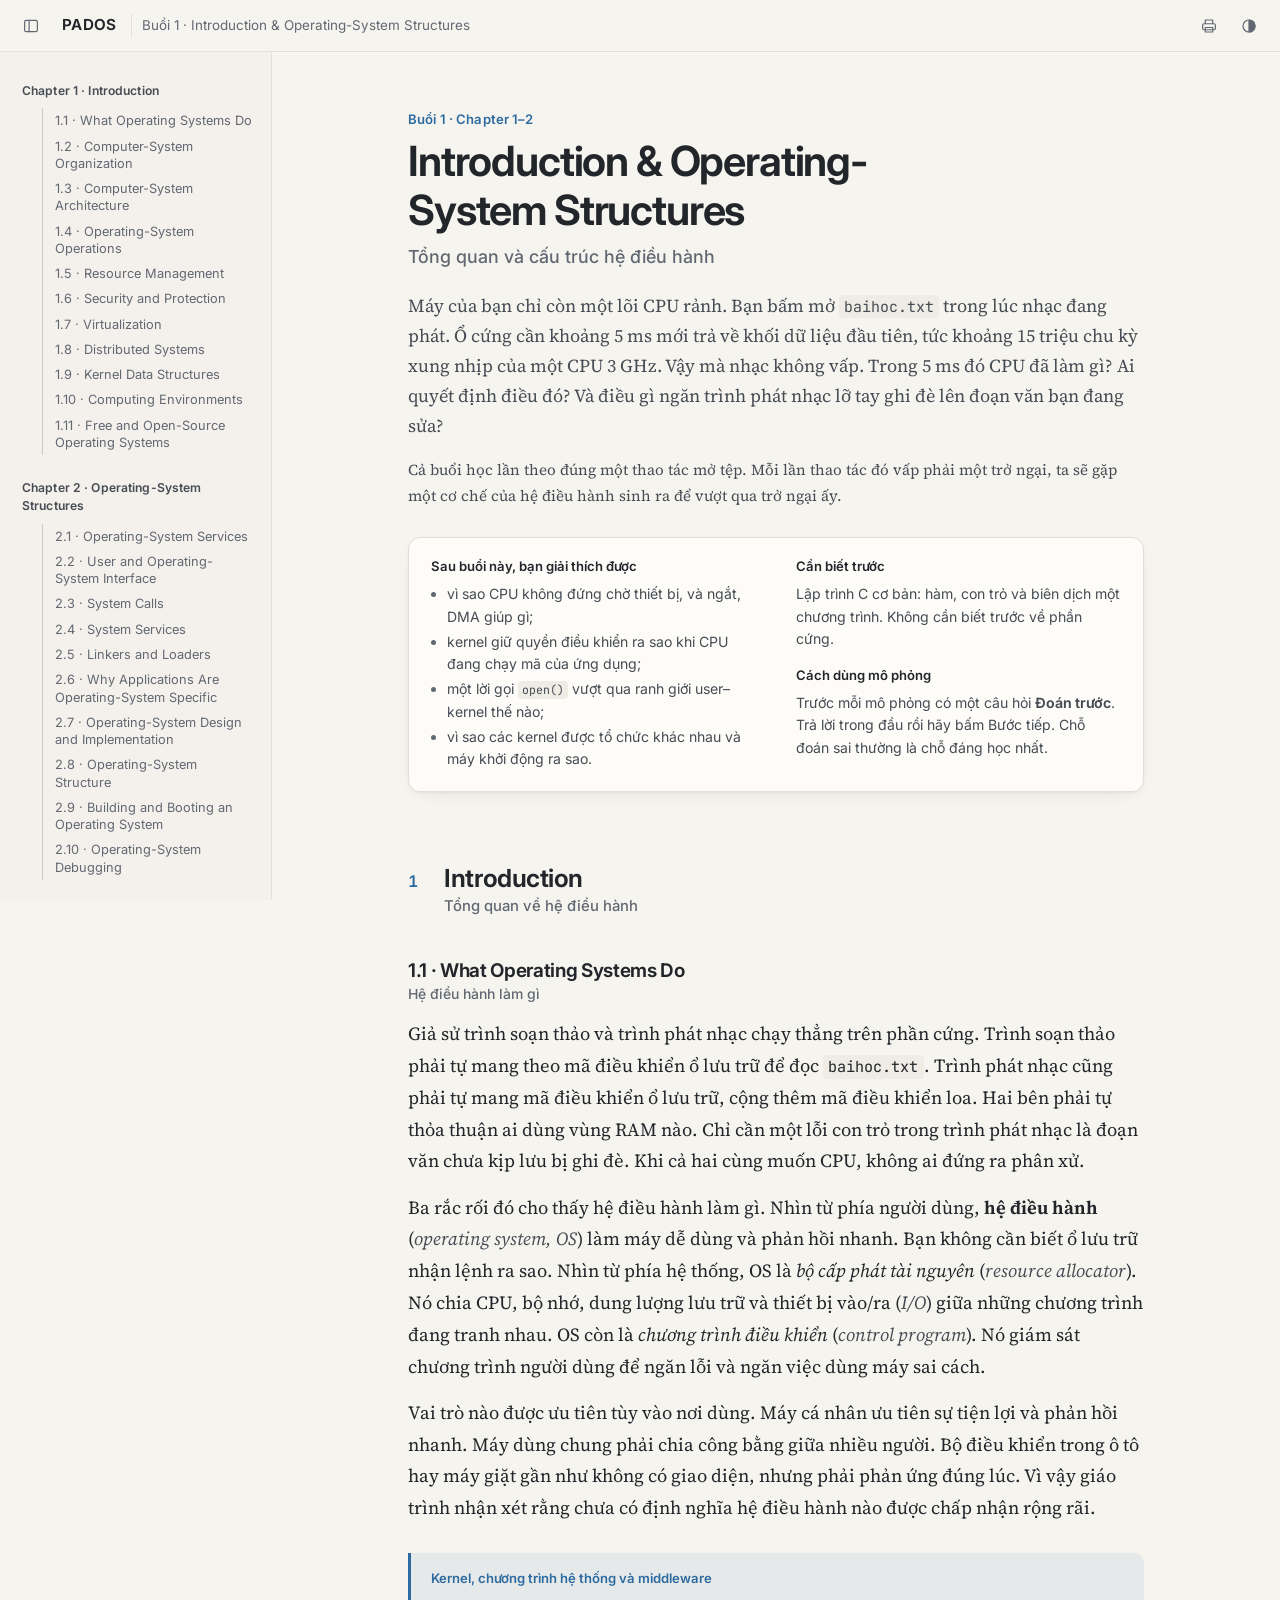
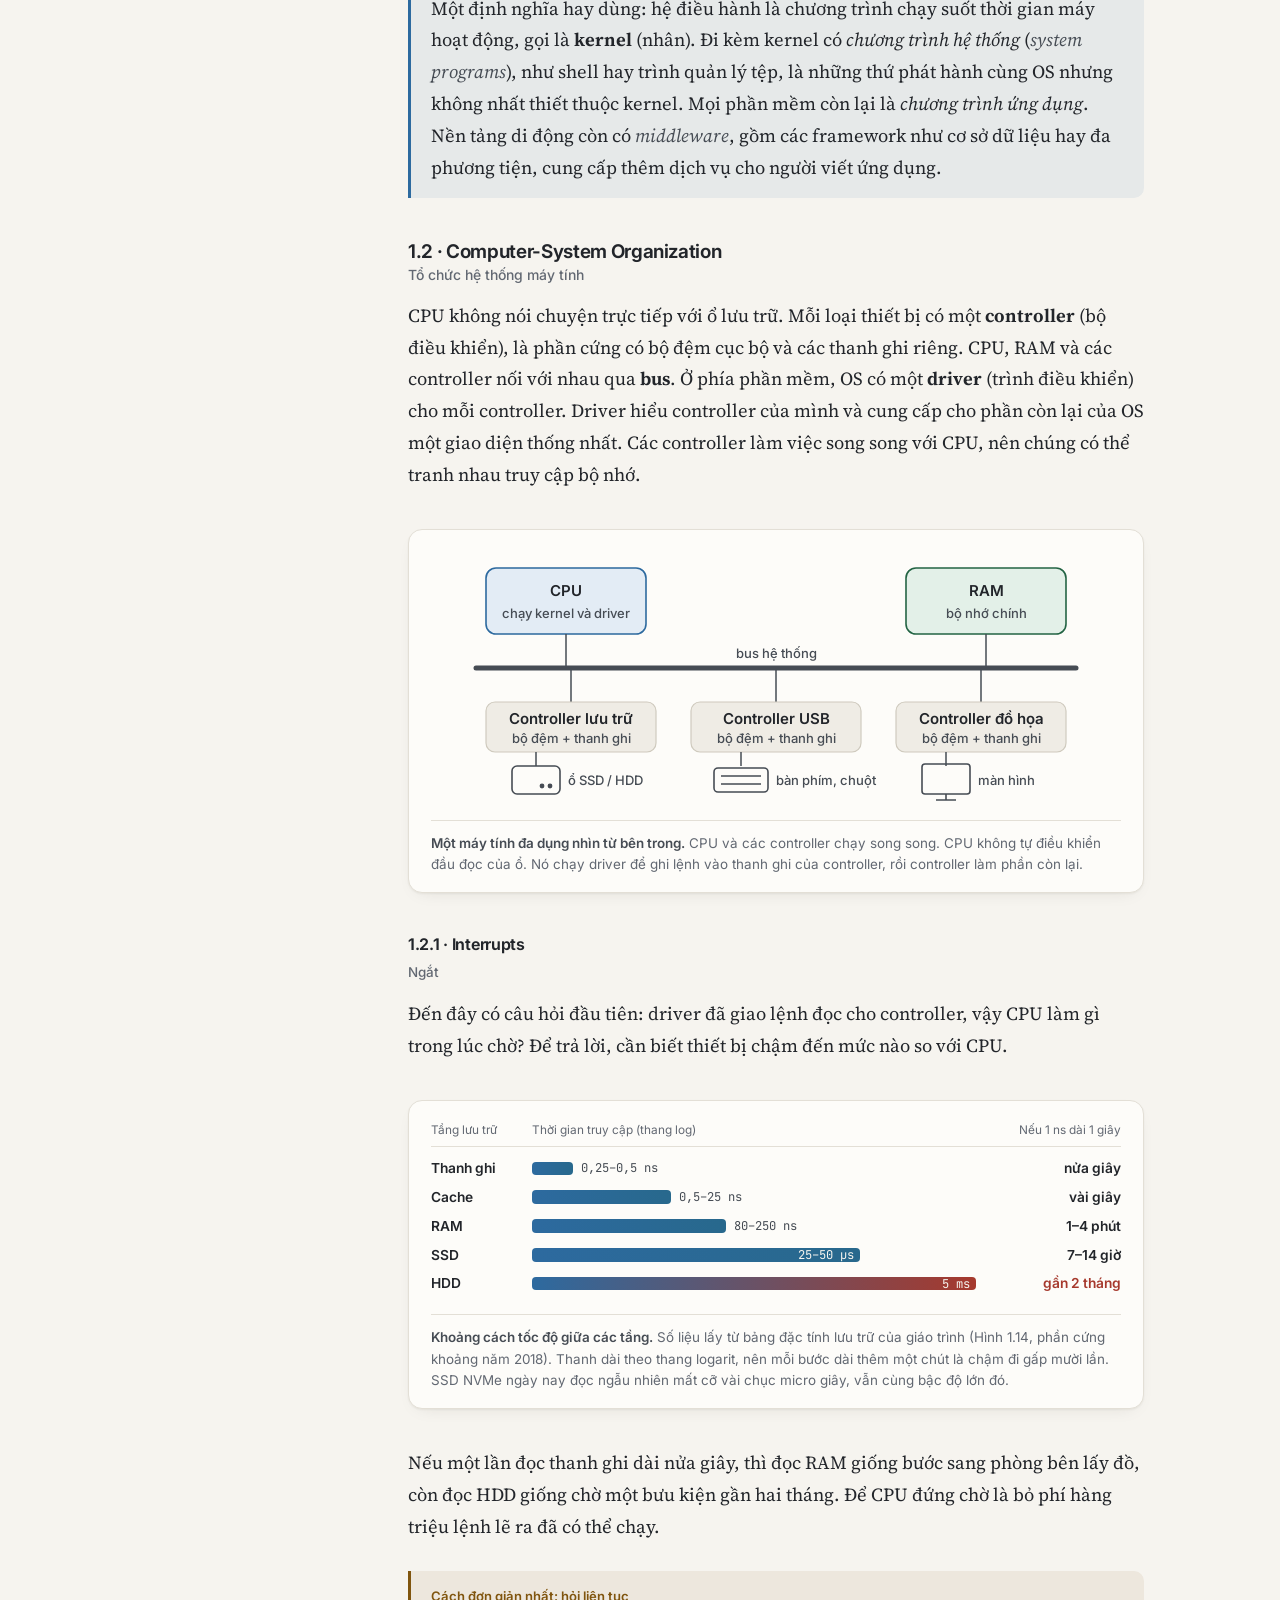
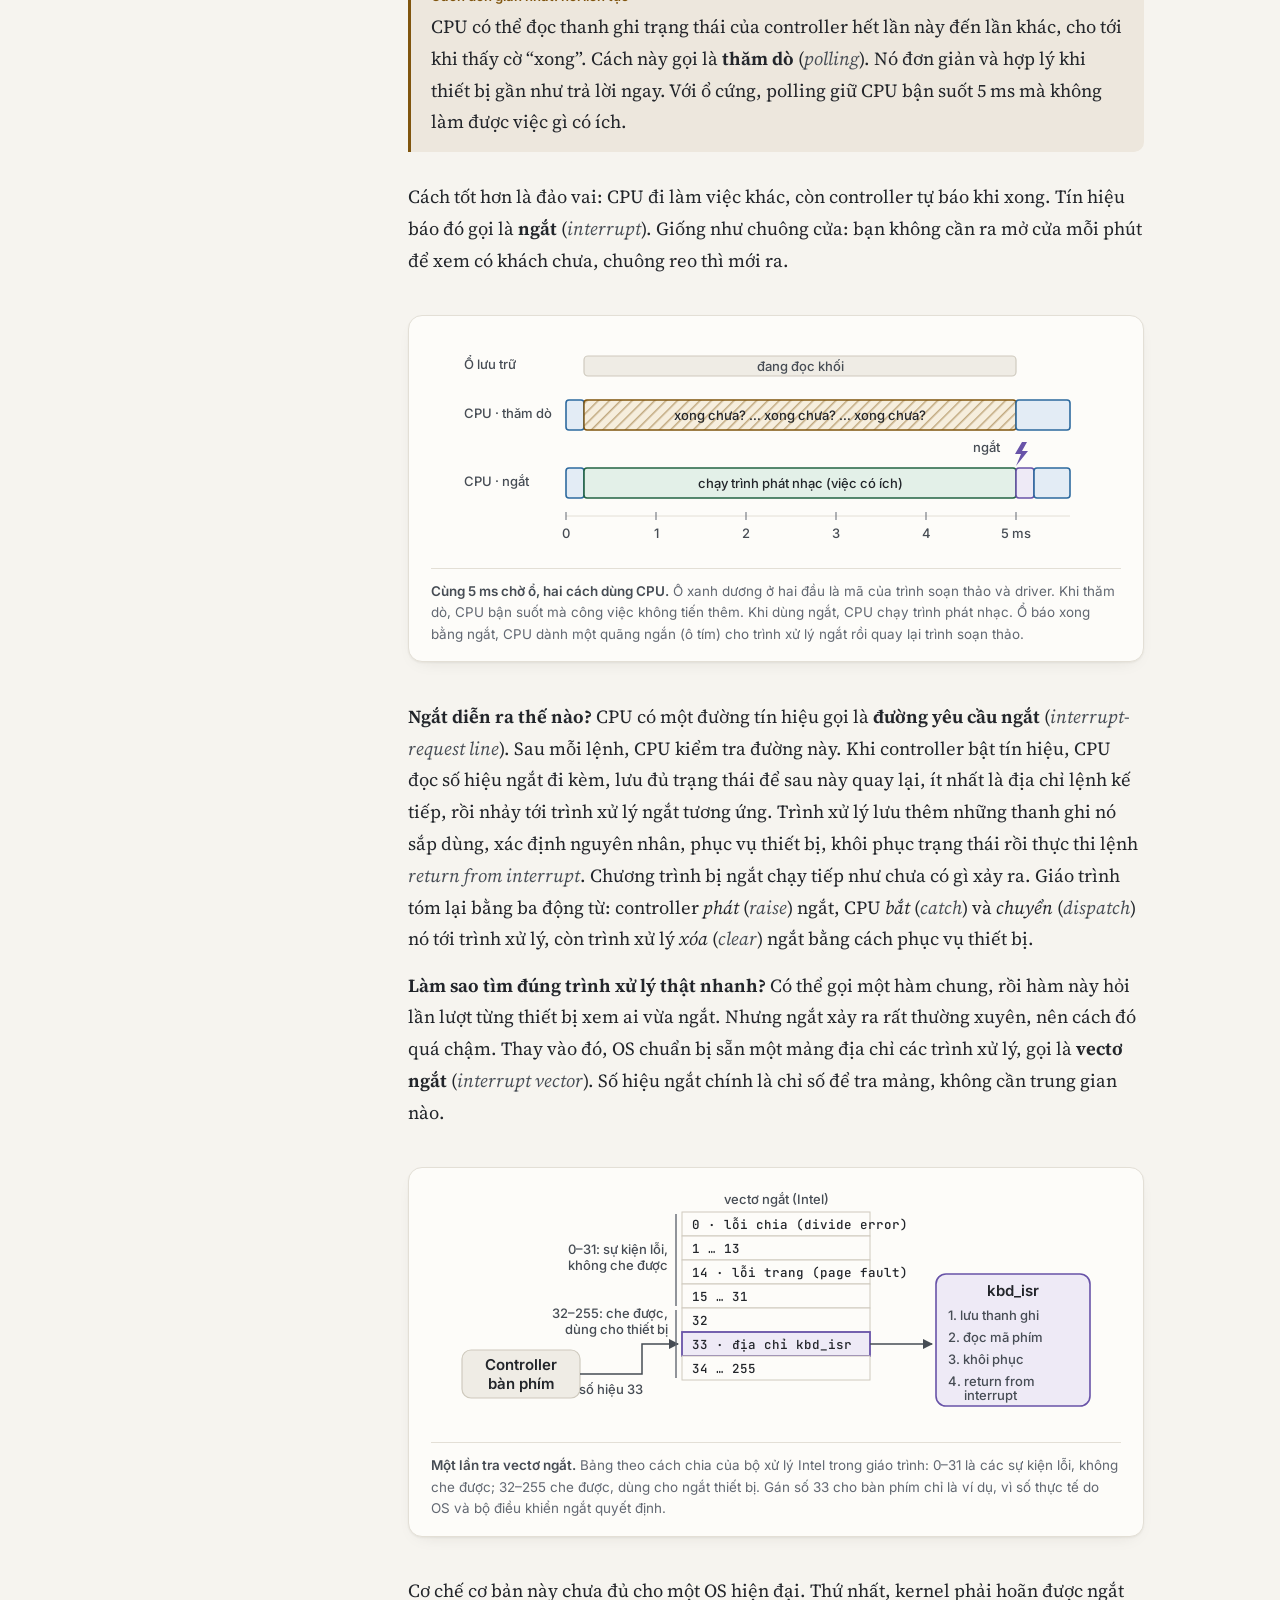
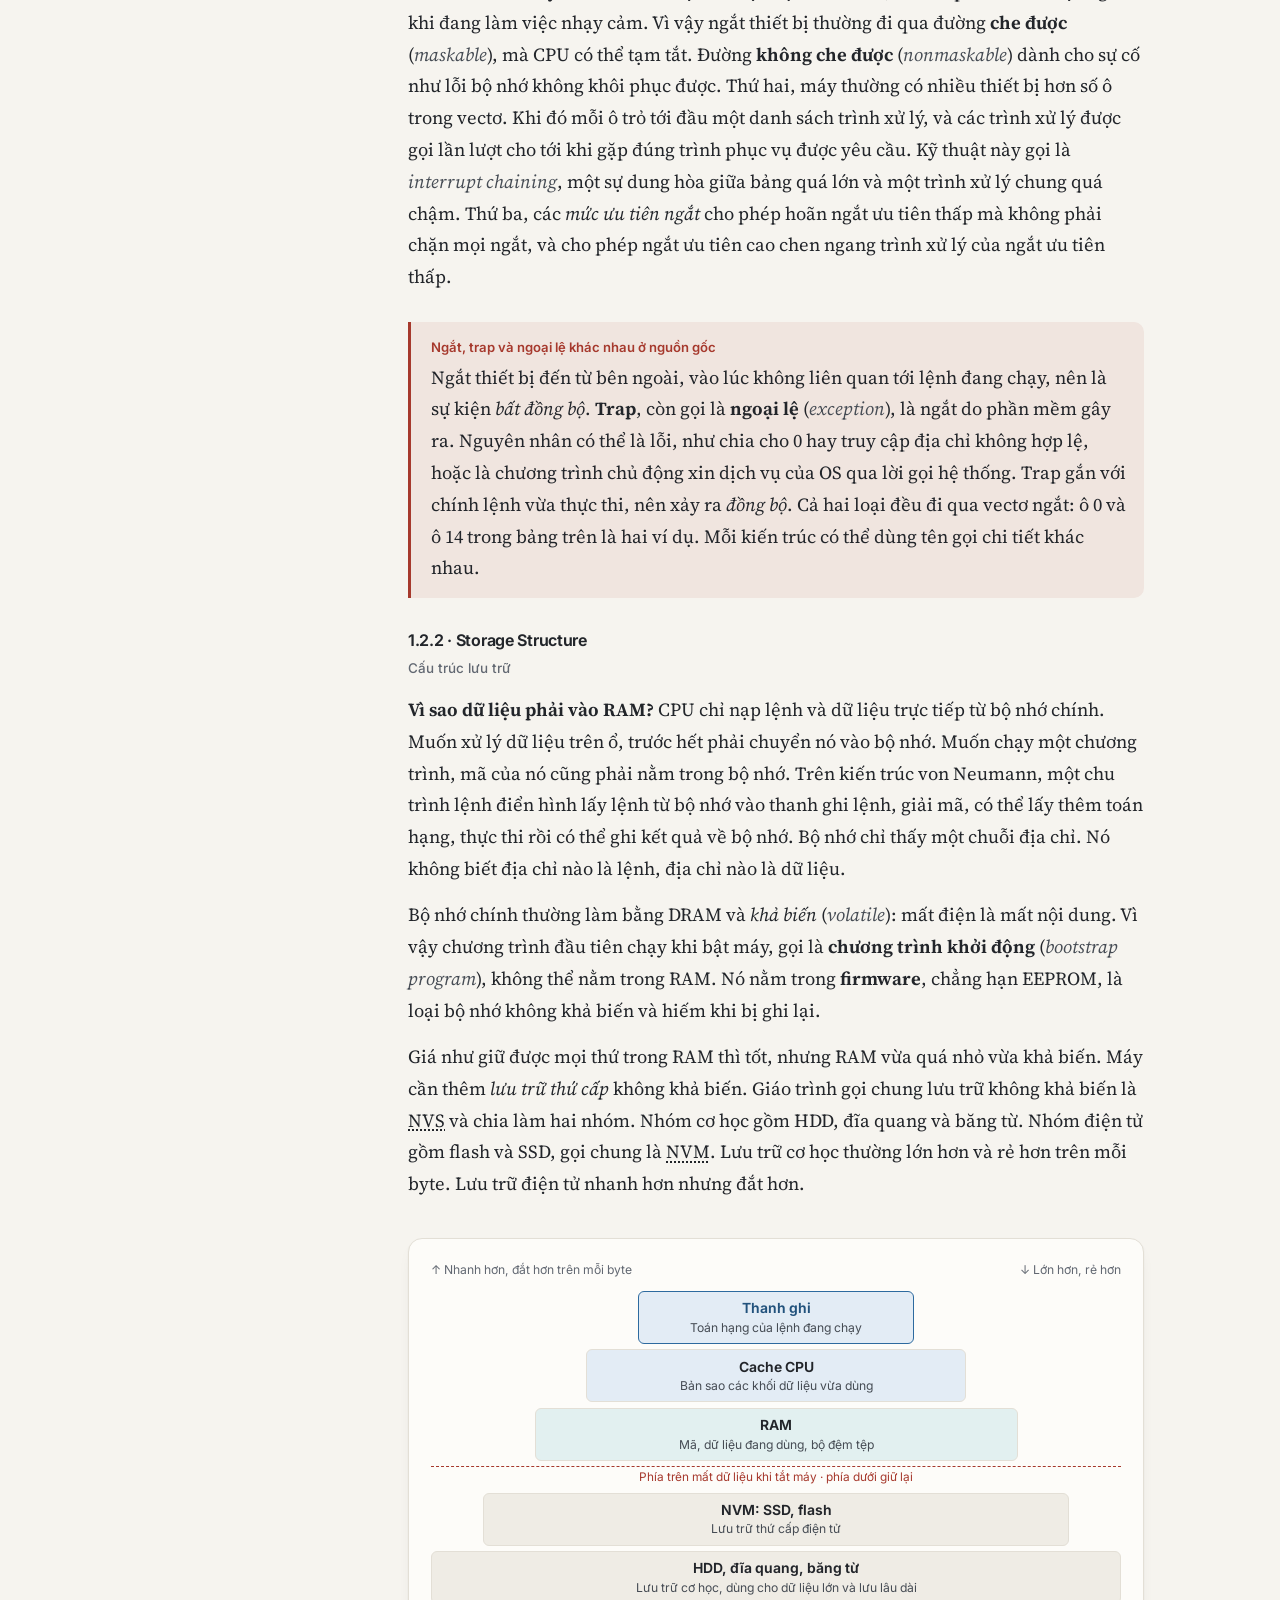
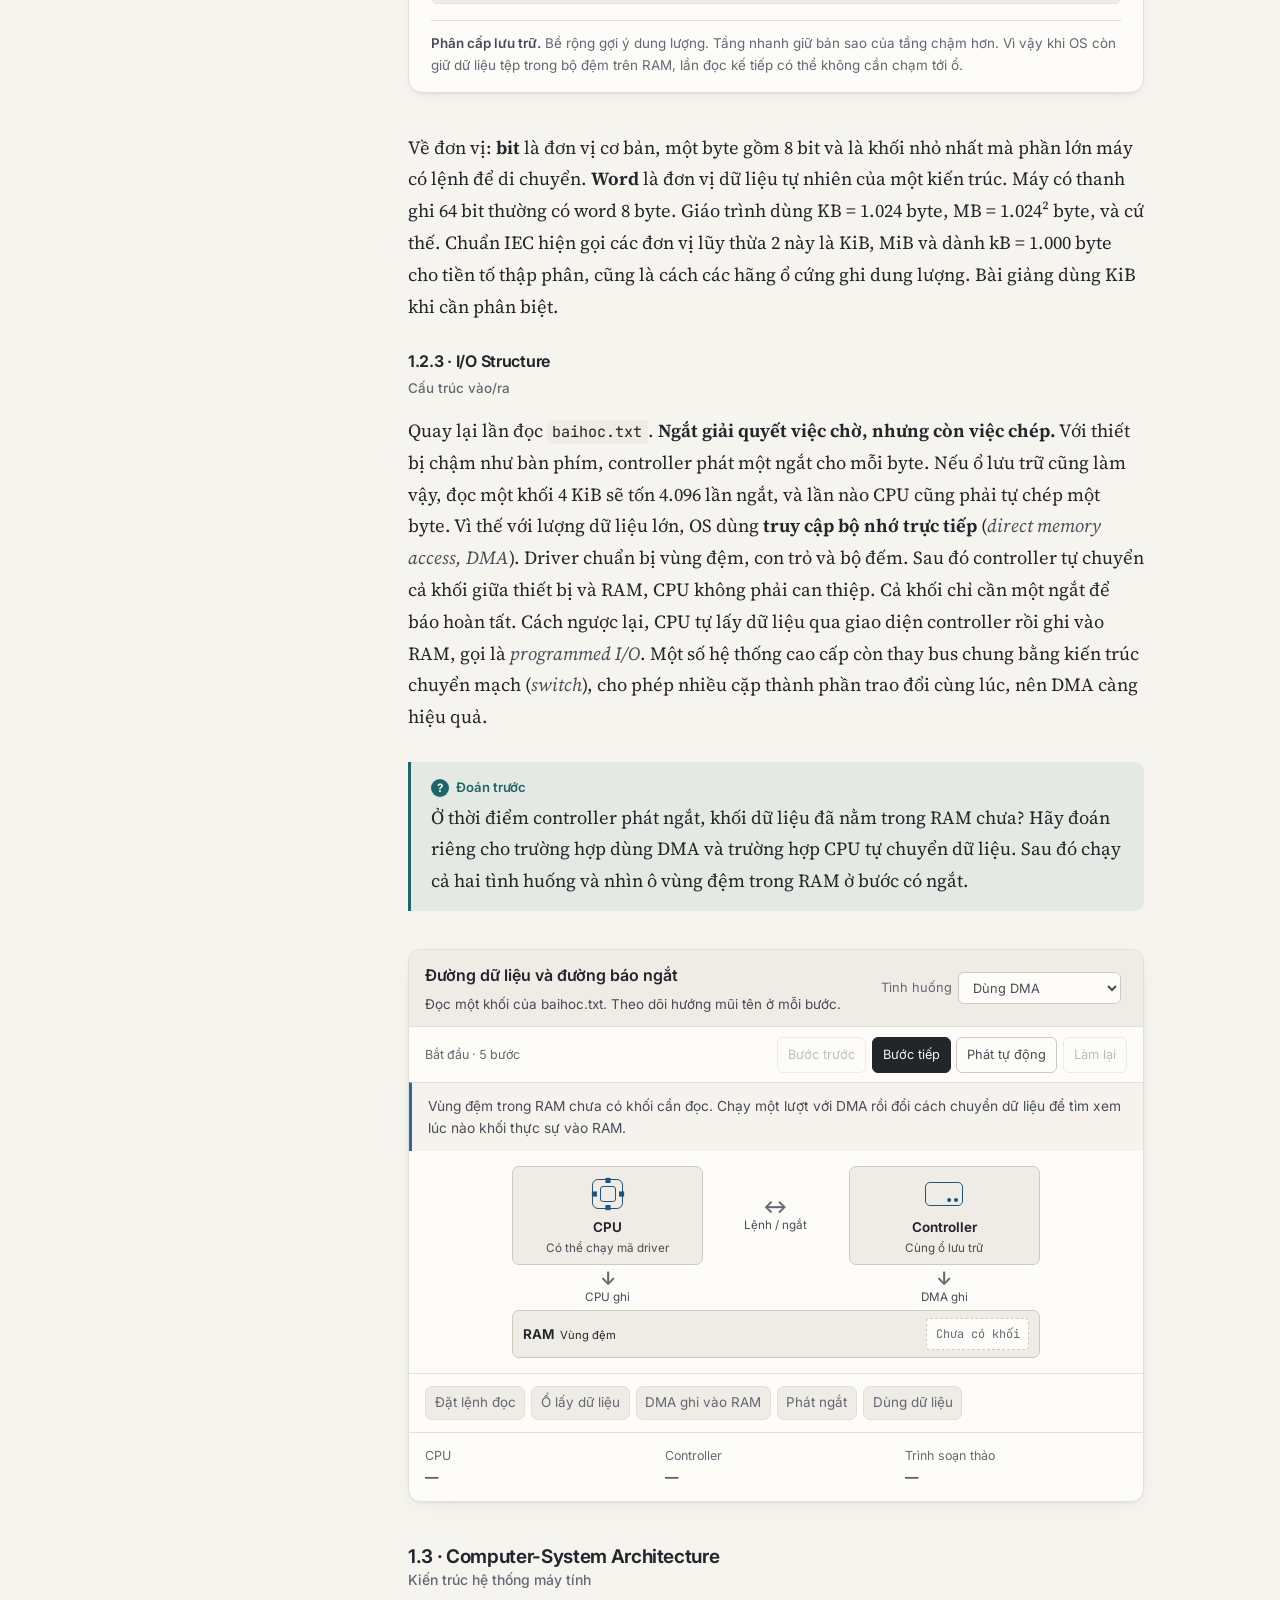
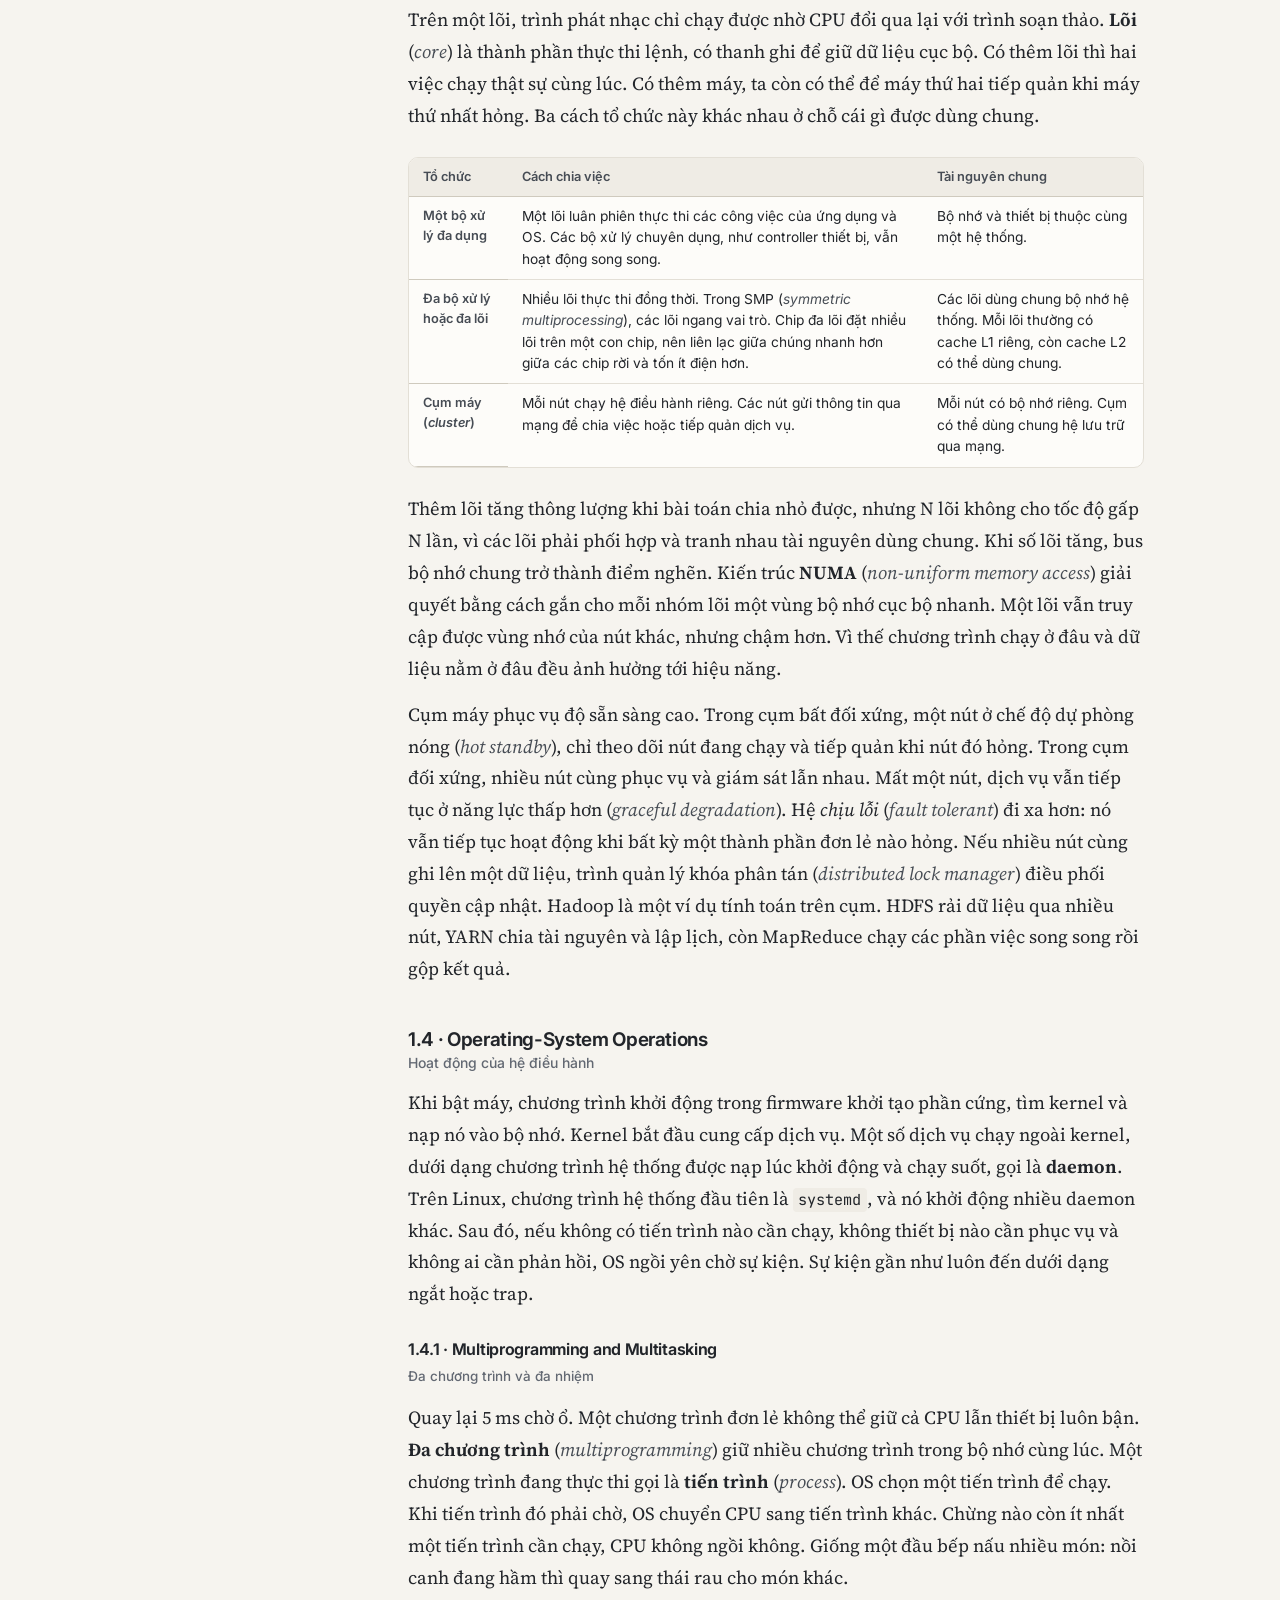
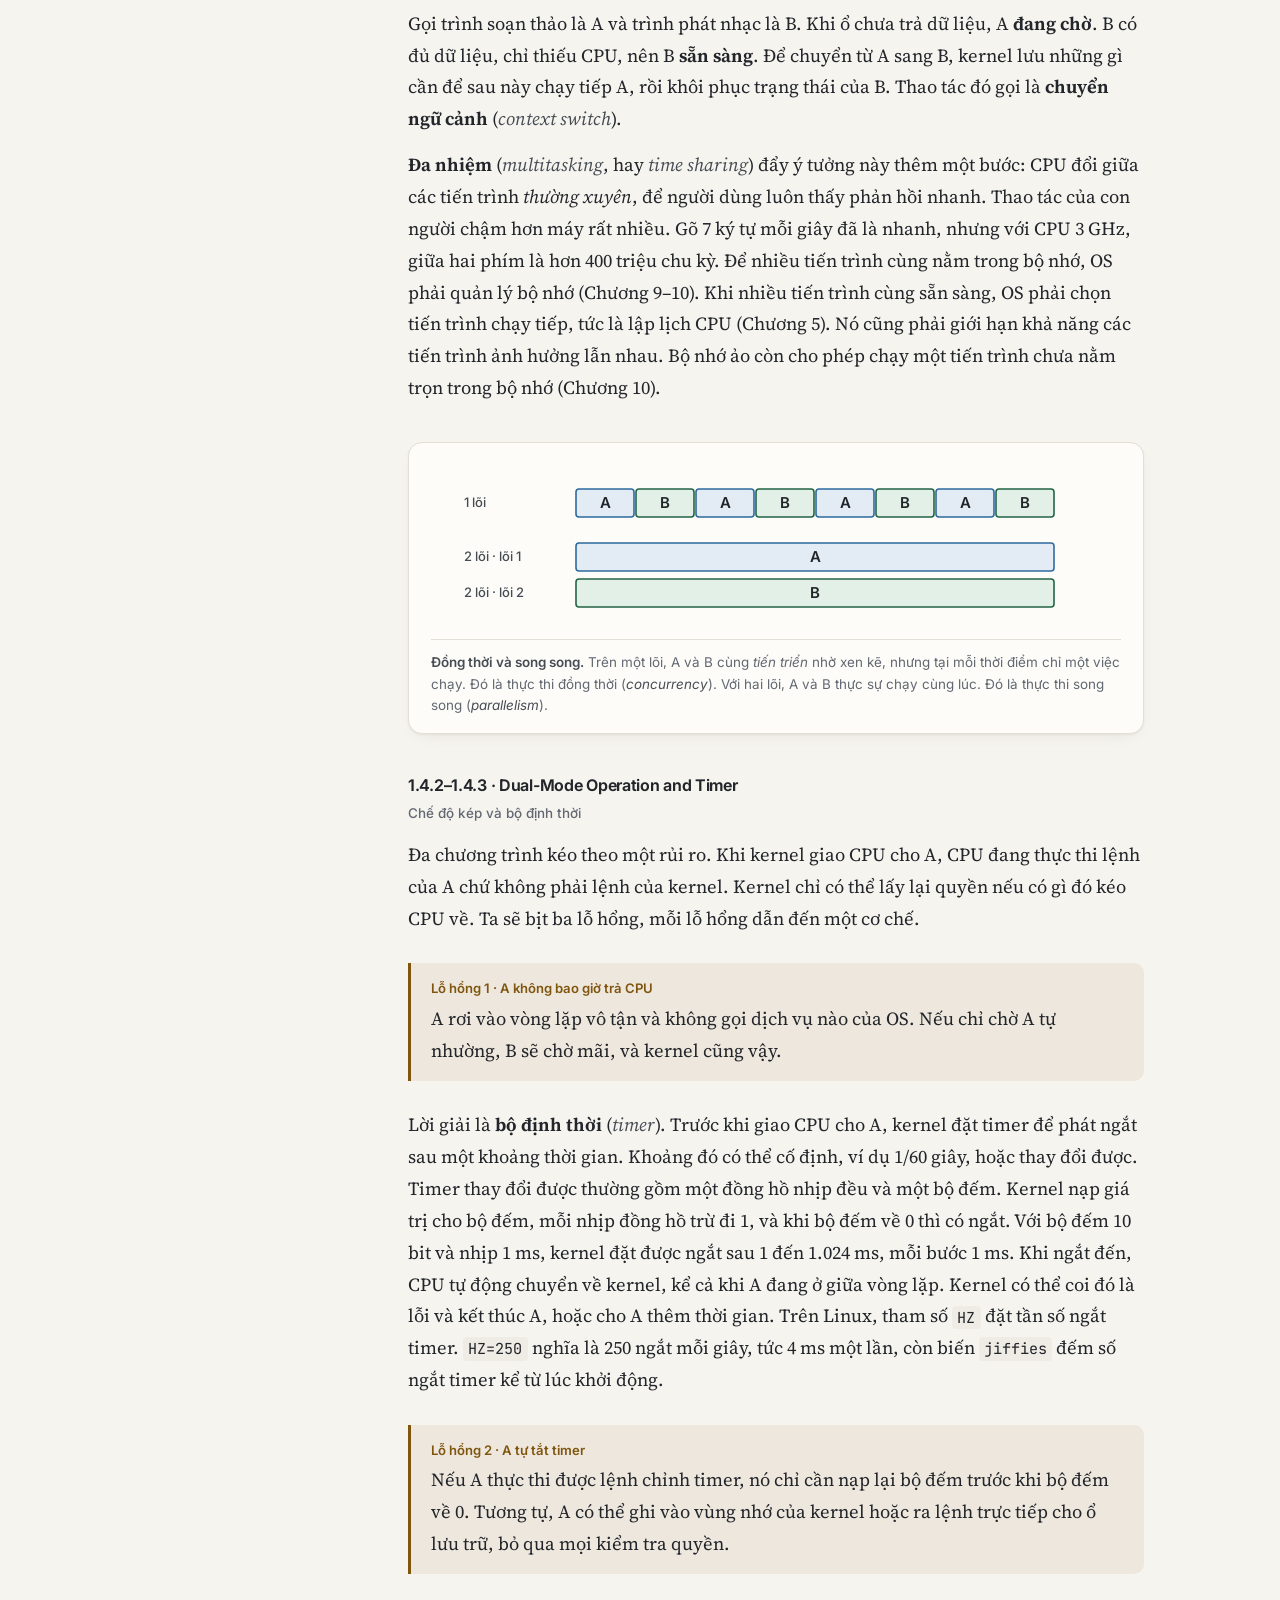
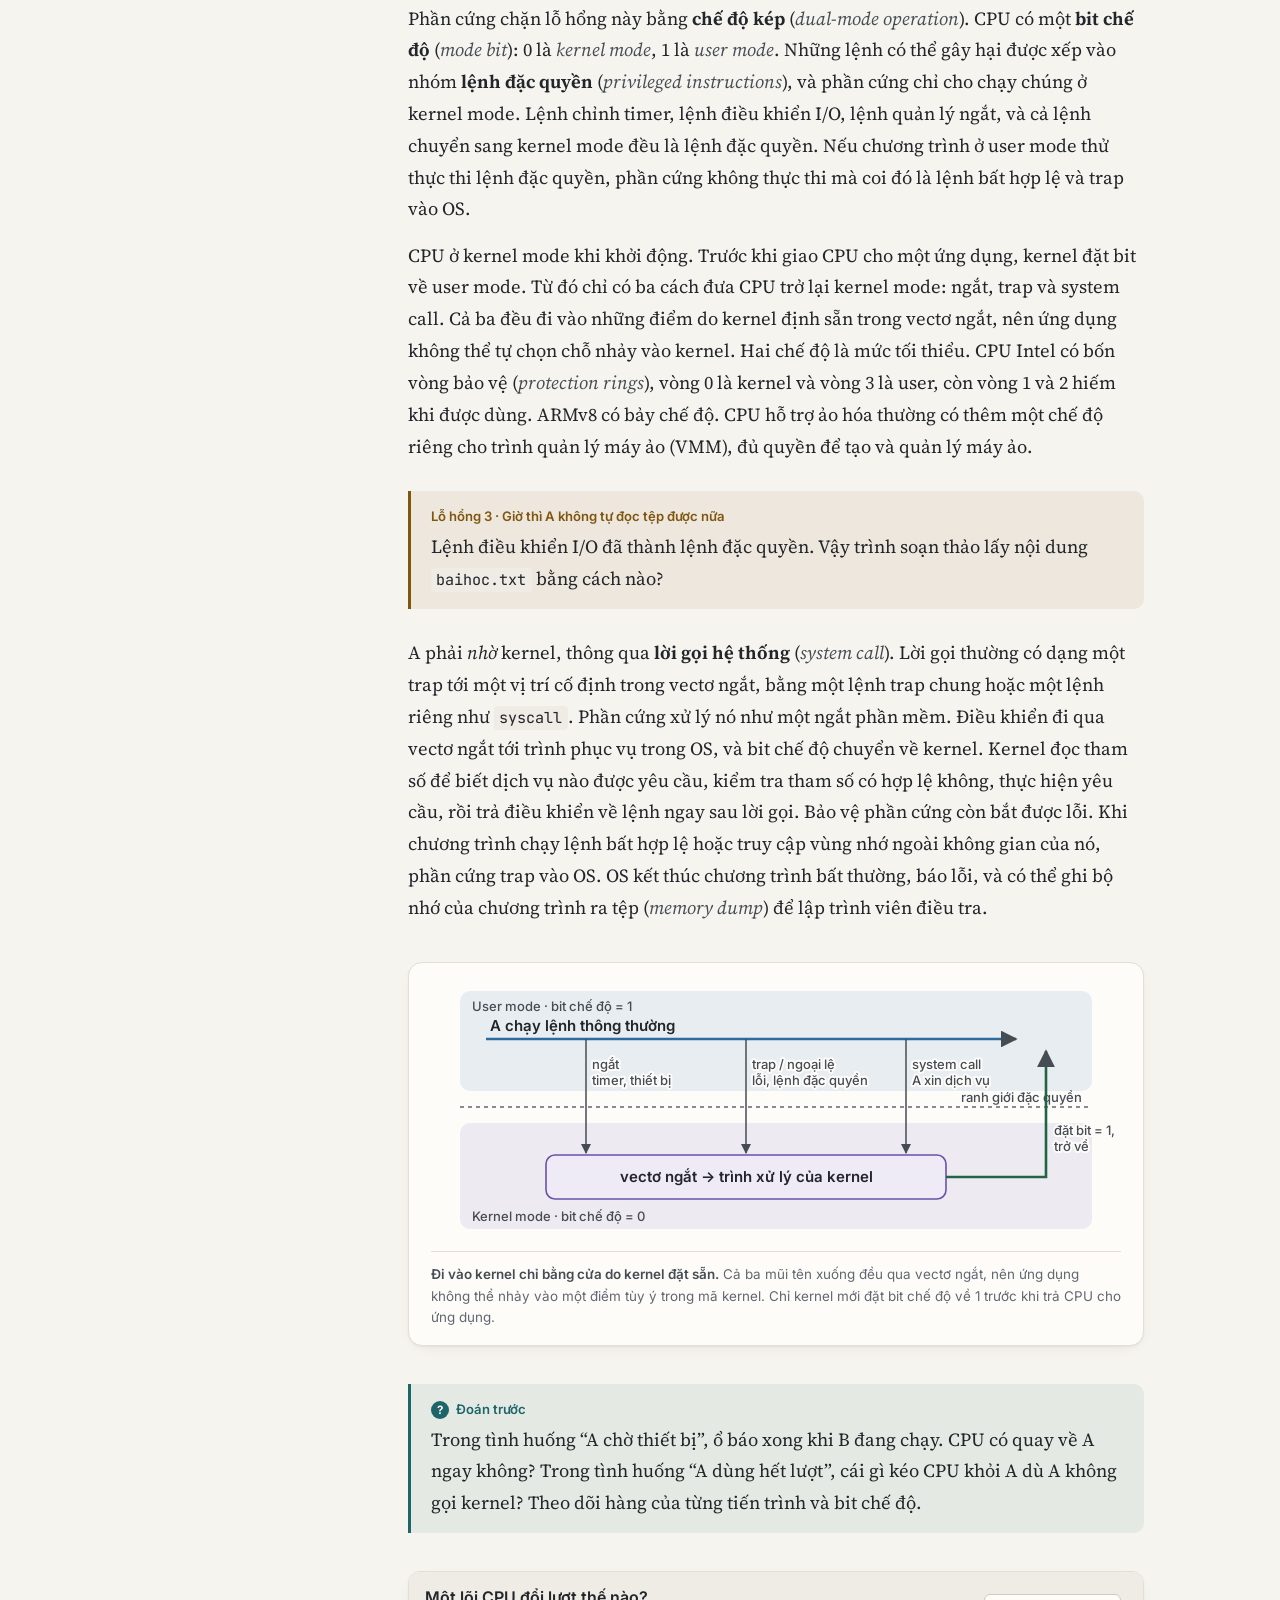
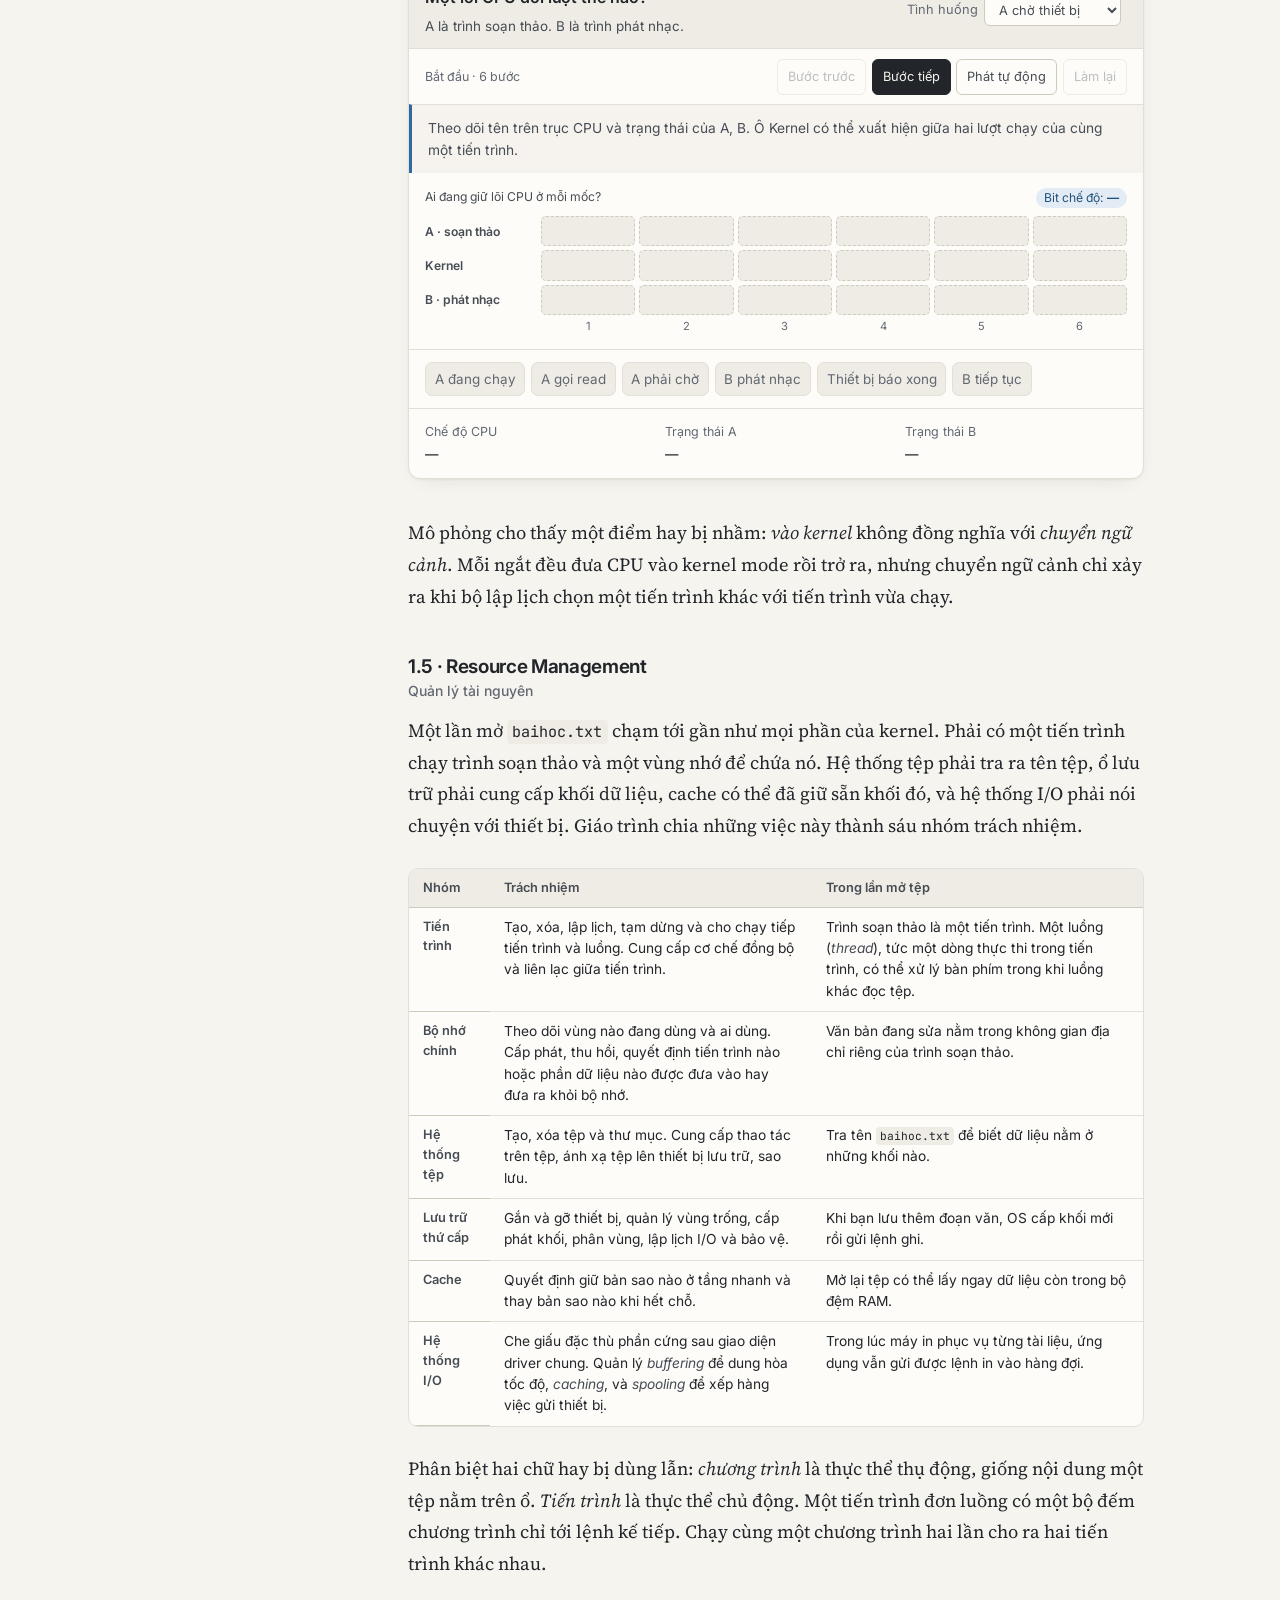
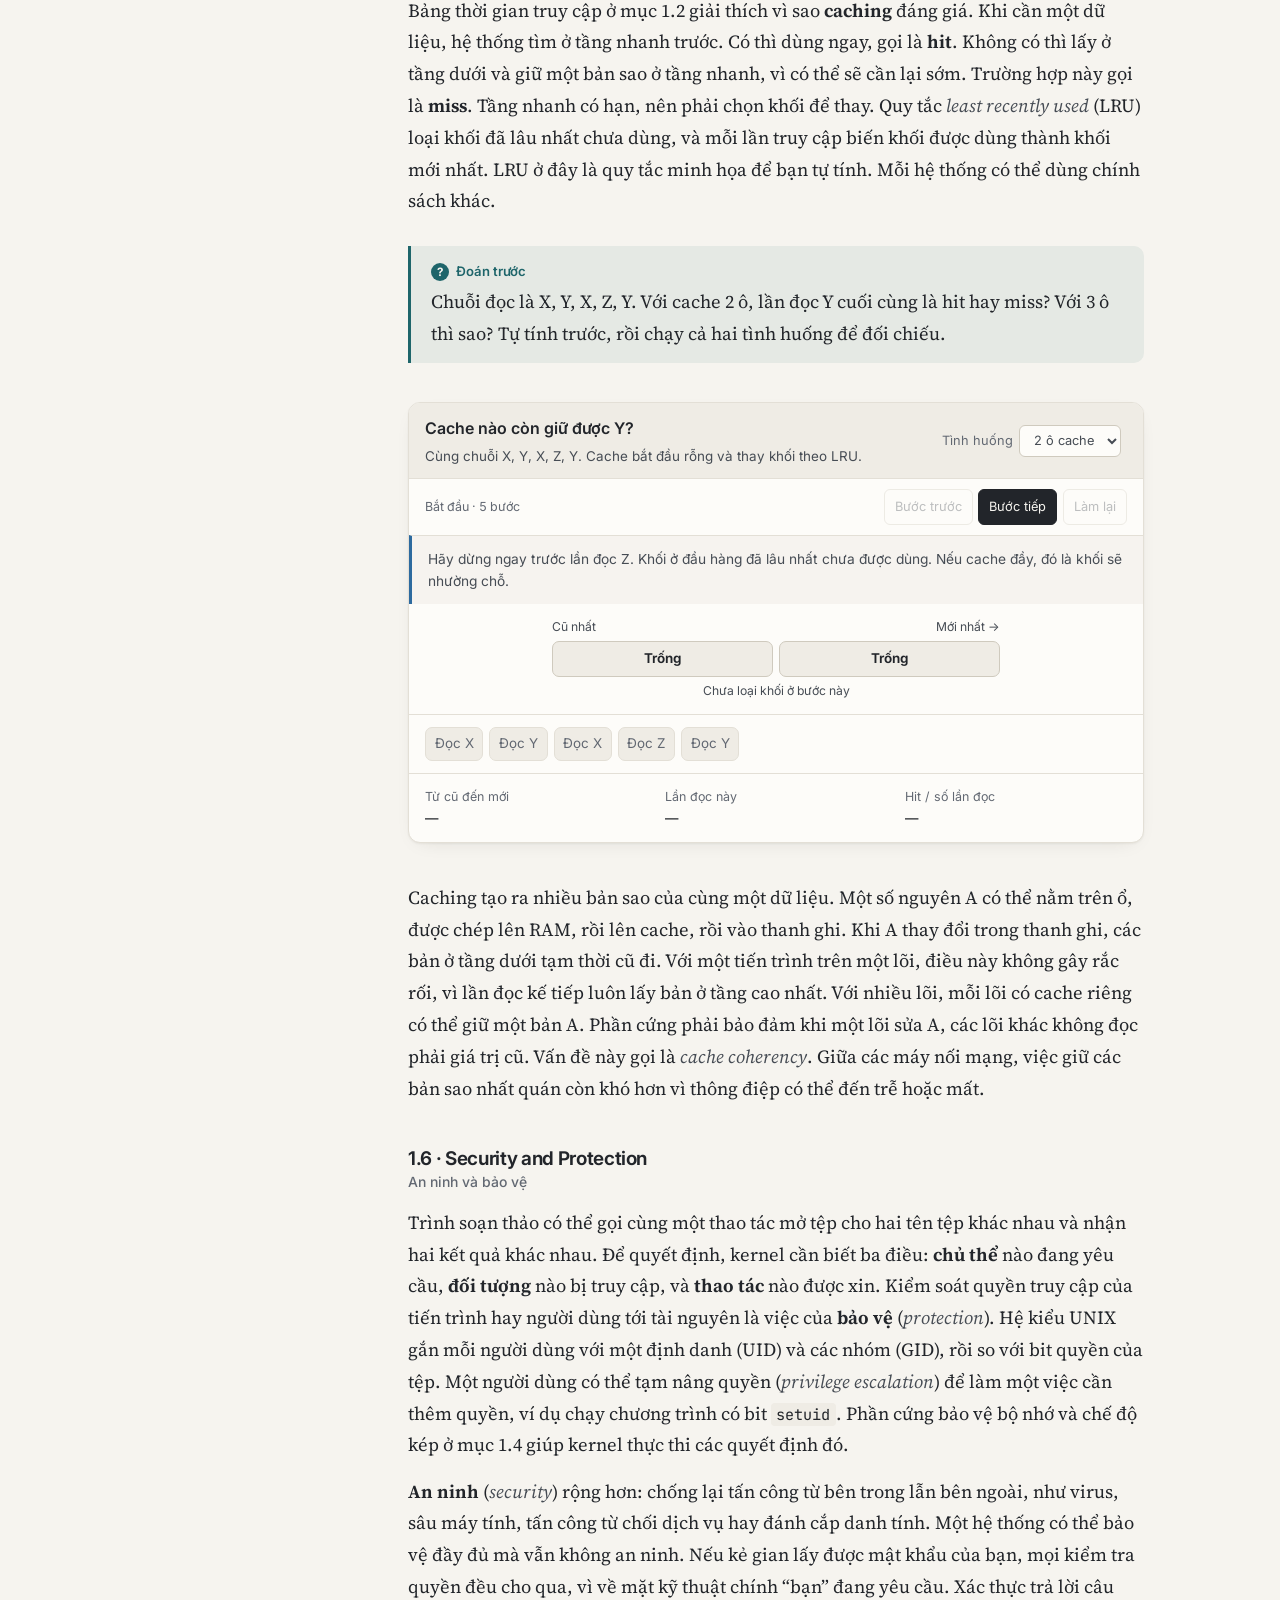
==== commit 2014c2f7: "Redesign PADOS lessons 1-4 around the textbook structure - Use Operating System Concepts (10th ed.) " ====
--- a/buoi-1.html
+++ b/buoi-1.html
@@ -4,7 +4,7 @@
   <meta charset="utf-8">
   <meta name="viewport" content="width=device-width, initial-scale=1">
   <meta name="description" content="Buổi 1 Hệ điều hành: tự học Chương 1–2 với ví dụ, mô phỏng từng bước và bài tập có lời giải.">
-  <title>Buổi 1 · Nhập môn và cấu trúc hệ điều hành · PADOS</title>
+  <title>Buổi 1 · Introduction &amp; Operating-System Structures · PADOS</title>
   <link rel="preconnect" href="https://fonts.googleapis.com">
   <link rel="preconnect" href="https://fonts.gstatic.com" crossorigin>
   <link href="https://fonts.googleapis.com/css2?family=Inter:wght@400;500;600;700&amp;family=Source+Serif+4:ital,opsz,wght@0,8..60,400;0,8..60,600;1,8..60,400&amp;family=JetBrains+Mono:wght@400;600&amp;display=swap" rel="stylesheet">
@@ -20,7 +20,7 @@
       <svg viewBox="0 0 24 24" aria-hidden="true"><rect x="3.5" y="4.5" width="17" height="15" rx="2"/><path d="M9.5 4.5v15"/></svg>
     </button>
     <a class="brand" href="index.html">PADOS</a>
-    <span class="crumb">Buổi 1 · Nhập môn và cấu trúc hệ điều hành</span>
+    <span class="crumb">Buổi 1 · Introduction &amp; Operating-System Structures</span>
     <span class="spacer"></span>
     <button class="icon-btn print-btn" type="button" title="In bài" aria-label="In bài" hidden>
       <svg viewBox="0 0 24 24" aria-hidden="true"><path d="M7 9V4h10v5"/><rect x="3.5" y="9" width="17" height="8" rx="2"/><rect x="7" y="14" width="10" height="6"/></svg>
@@ -34,119 +34,316 @@
     <aside class="sidebar" id="sidebar">
       <nav aria-label="Mục lục buổi học">
         <div class="nav-chapter">
-          <a class="nav-chapter-title" href="#chuong-1">Chương 1 · Nhập môn</a>
+          <a class="nav-chapter-title" href="#chuong-1">Chapter 1 · Introduction</a>
           <div class="toc">
-            <a href="#vai-tro">1.1 · Vai trò của hệ điều hành</a>
-            <a href="#to-chuc">1.2–1.3 · Phần cứng, ngắt và I/O</a>
-            <a href="#van-hanh">1.4 · Đa nhiệm và chế độ CPU</a>
-            <a href="#tai-nguyen">1.5–1.6 · Tài nguyên và bảo vệ</a>
-            <a href="#boi-canh">1.7–1.11 · Bối cảnh và công cụ của kernel</a>
+            <a href="#muc-1-1">1.1 · What Operating Systems Do</a>
+            <a href="#muc-1-2">1.2 · Computer-System Organization</a>
+            <a href="#muc-1-3">1.3 · Computer-System Architecture</a>
+            <a href="#muc-1-4">1.4 · Operating-System Operations</a>
+            <a href="#muc-1-5">1.5 · Resource Management</a>
+            <a href="#muc-1-6">1.6 · Security and Protection</a>
+            <a href="#muc-1-7">1.7 · Virtualization</a>
+            <a href="#muc-1-8">1.8 · Distributed Systems</a>
+            <a href="#muc-1-9">1.9 · Kernel Data Structures</a>
+            <a href="#muc-1-10">1.10 · Computing Environments</a>
+            <a href="#muc-1-11">1.11 · Free and Open-Source Operating Systems</a>
           </div>
         </div>
         <div class="nav-chapter">
-          <a class="nav-chapter-title" href="#chuong-2">Chương 2 · Cấu trúc</a>
+          <a class="nav-chapter-title" href="#chuong-2">Chapter 2 · Operating-System Structures</a>
           <div class="toc">
-            <a href="#dich-vu">2.1–2.2 · Dịch vụ và giao diện</a>
-            <a href="#loi-goi">2.3–2.4 · System call và chương trình hệ thống</a>
-            <a href="#nap-va-tuong-thich">2.5–2.6 · Từ mã nguồn đến tiến trình</a>
-            <a href="#thiet-ke">2.7–2.8 · Thiết kế và cấu trúc kernel</a>
-            <a href="#khoi-dong">2.9–2.10 · Khởi động và gỡ lỗi</a>
+            <a href="#muc-2-1">2.1 · Operating-System Services</a>
+            <a href="#muc-2-2">2.2 · User and Operating-System Interface</a>
+            <a href="#muc-2-3">2.3 · System Calls</a>
+            <a href="#muc-2-4">2.4 · System Services</a>
+            <a href="#muc-2-5">2.5 · Linkers and Loaders</a>
+            <a href="#muc-2-6">2.6 · Why Applications Are Operating-System Specific</a>
+            <a href="#muc-2-7">2.7 · Operating-System Design and Implementation</a>
+            <a href="#muc-2-8">2.8 · Operating-System Structure</a>
+            <a href="#muc-2-9">2.9 · Building and Booting an Operating System</a>
+            <a href="#muc-2-10">2.10 · Operating-System Debugging</a>
           </div>
         </div>
         <div class="nav-chapter">
-          <a class="nav-chapter-title" href="#ghi-nho">Ghi nhớ</a>
+          <a class="nav-chapter-title" href="#ghi-nho">Summary &amp; Review</a>
           <div class="toc">
-            <a href="#tu-kiem-tra">Câu hỏi và bài tập</a>
-            <a href="#doi-chieu">Tra cứu theo chủ đề</a>
+            <a href="#tu-kiem-tra">Practice Exercises</a>
+            <a href="#thuat-ngu">Glossary</a>
+            <a href="#giao-trinh">Textbook Reference</a>
           </div>
         </div>
       </nav>
     </aside>
     <main class="page" id="main" tabindex="-1"><article class="content">
       <header class="hero">
-        <div class="eyebrow">Buổi 1 · Chương 1–2</div>
-        <h1>Nhập môn và cấu trúc hệ điều hành</h1>
-        <p class="lead">Bạn mở <code>baihoc.txt</code> trong lúc máy đang phát nhạc. Ổ lưu trữ có thể mất một lúc mới gửi dữ liệu về. Trong khoảng đó, chiếc máy vẫn phát được đoạn nhạc tiếp theo, thậm chí trên một lõi CPU. Lần theo thao tác mở tệp, ta sẽ thấy hệ điều hành chia thời gian của lõi ra sao và vì sao ứng dụng cần xin quyền trước khi đọc dữ liệu.</p>
+        <div class="eyebrow">Buổi 1 · Chapter 1–2</div>
+        <h1>Introduction &amp; Operating-System Structures</h1>
+        <p class="title-vi">Tổng quan và cấu trúc hệ điều hành</p>
+        <p class="lead">Máy của bạn chỉ còn một lõi CPU rảnh. Bạn bấm mở <code>baihoc.txt</code> trong lúc nhạc đang phát. Ổ cứng cần khoảng 5 ms mới trả về khối dữ liệu đầu tiên, tức khoảng 15 triệu chu kỳ xung nhịp của một CPU 3 GHz. Vậy mà nhạc không vấp. Trong 5 ms đó CPU đã làm gì? Ai quyết định điều đó? Và điều gì ngăn trình phát nhạc lỡ tay ghi đè lên đoạn văn bạn đang sửa?</p>
+        <p class="reading-cue">Cả buổi học lần theo đúng một thao tác mở tệp. Mỗi lần thao tác đó vấp phải một trở ngại, ta sẽ gặp một cơ chế của hệ điều hành sinh ra để vượt qua trở ngại ấy.</p>
+        <div class="meta">
+          <div>
+            <h4>Sau buổi này, bạn giải thích được</h4>
+            <ul>
+              <li>vì sao CPU không đứng chờ thiết bị, và ngắt, DMA giúp gì;</li>
+              <li>kernel giữ quyền điều khiển ra sao khi CPU đang chạy mã của ứng dụng;</li>
+              <li>một lời gọi <code>open()</code> vượt qua ranh giới user–kernel thế nào;</li>
+              <li>vì sao các kernel được tổ chức khác nhau và máy khởi động ra sao.</li>
+            </ul>
+          </div>
+          <div>
+            <h4>Cần biết trước</h4>
+            <p>Lập trình C cơ bản: hàm, con trỏ và biên dịch một chương trình. Không cần biết trước về phần cứng.</p>
+            <h4>Cách dùng mô phỏng</h4>
+            <p>Trước mỗi mô phỏng có một câu hỏi <b>Đoán trước</b>. Trả lời trong đầu rồi hãy bấm Bước tiếp. Chỗ đoán sai thường là chỗ đáng học nhất.</p>
+          </div>
+        </div>
       </header>
 
       <section aria-labelledby="chuong-1">
-        <h2 id="chuong-1"><span class="sec">1</span>Hệ điều hành vận hành máy tính thế nào?</h2>
-
-        <h3 id="vai-tro">Vì sao máy tính cần hệ điều hành?</h3>
-        <h4 id="muc-1-1">1.1 · Tài nguyên dùng chung và quyền sử dụng</h4>
-        <p>Trình soạn thảo cần chỗ để chứa văn bản. Trình phát nhạc cũng cần chỗ để giữ đoạn âm thanh sắp phát. Cả hai dùng bộ nhớ chính (<span class="en">RAM</span>) và cần bộ xử lý trung tâm (<span class="en">CPU</span>) để chạy lệnh. Bàn phím, ổ lưu trữ và loa đảm nhiệm việc nhận, giữ hoặc đưa dữ liệu ra ngoài. Ta gọi chúng là thiết bị vào/ra (<span class="en">input/output, I/O</span>).</p>
-        <p>Nếu cả hai ứng dụng có thể tùy ý ghi vào RAM, văn bản đang sửa có thể đè lên dữ liệu âm thanh. <dfn>Hệ điều hành</dfn> (<span class="en">operating system, OS</span>) cấp vùng nhớ cho mỗi bên và cùng phần cứng giới hạn nơi từng ứng dụng được phép truy cập. Hai việc đó minh họa hai vai trò của OS. Với tư cách <em>bộ cấp phát</em> (<span class="en">resource allocator</span>), nó phân chia tài nguyên. Với tư cách <em>chương trình điều khiển</em> (<span class="en">control program</span>), nó thi hành giới hạn đã đặt ra.</p>
-        <p>Với người dùng máy cá nhân, OS cần khiến thao tác dễ và phản hồi nhanh. Trên máy dùng chung, còn phải phân chia tài nguyên giữa nhiều người. Hệ điều khiển thiết bị lại có thể ưu tiên hoàn tất đúng hạn. Cùng một nhiệm vụ quản lý tài nguyên dẫn đến các lựa chọn khác nhau tùy nơi sử dụng.</p>
-        <div class="box def"><div class="box-h">Kernel và phần mềm đi kèm</div><p><dfn>Kernel</dfn> (nhân) là phần lõi thực hiện các chức năng nền như lập lịch và quản lý bộ nhớ. Một hệ điều hành hoàn chỉnh thường còn đi kèm trình dòng lệnh, công cụ quản lý tệp và dịch vụ nền. Các nền tảng di động cũng cung cấp <span class="en">middleware</span>, chẳng hạn framework đa phương tiện cho ứng dụng.</p></div>
-
-        <h3 id="to-chuc">CPU, bộ nhớ và thiết bị phối hợp ra sao?</h3>
-        <h4 id="muc-1-2">1.2 · Điều khiển thiết bị, chuyển dữ liệu và phát ngắt</h4>
-        <p>Giả sử <code>baihoc.txt</code> chưa có bản sao trong RAM. Mã biết cách ra lệnh cho ổ gọi là <dfn>driver</dfn> (trình điều khiển). CPU chạy mã này để giao việc cho <dfn>controller</dfn> (bộ điều khiển), phần cứng làm việc với ổ lưu trữ. Driver có thể ghi lệnh và đọc trạng thái qua các thanh ghi của controller. Lệnh, trạng thái và dữ liệu đi qua những kết nối phần cứng như bus.</p>
-        <p>CPU có thể <dfn>thăm dò</dfn> (<span class="en">polling</span>) bằng cách đọc trạng thái thiết bị lặp đi lặp lại. Với một lượt chờ dài, một cách khác là cho CPU làm việc khác và để controller phát <dfn>ngắt</dfn> (<span class="en">interrupt</span>) khi có kết quả. CPU dừng dòng lệnh hiện tại ở điểm thích hợp, lưu thông tin để có thể quay lại và tra <span class="en">interrupt vector</span> để đến trình xử lý tương ứng. Kernel ghi nhận sự kiện và có thể đánh thức công việc đang chờ. Sau đó CPU có thể tiếp tục việc bị ngắt hoặc chuyển sang việc khác theo quyết định lập lịch.</p>
-        <p>Ngắt từ thiết bị có thể đến lúc CPU đang thực thi mã không liên quan, nên là sự kiện bất đồng bộ. Một <dfn>ngoại lệ</dfn> (<span class="en">exception</span>) như lỗi chia cho 0 phát sinh trong lúc thực thi chính lệnh gây lỗi. Từ <span class="en">trap</span> thường dùng cho một số sự kiện do phần mềm gây ra, trong đó có đường vào OS có chủ đích trong mô hình của giáo trình. Tên gọi cụ thể tùy kiến trúc. Khi nhiều ngắt cùng đến, hệ thống có thể dùng mức ưu tiên. Một số ngắt có thể bị chặn tạm thời (<span class="en">maskable</span>), còn ngắt không che được (<span class="en">nonmaskable</span>) dùng cho sự kiện đặc biệt.</p>
-        <p>Biết thiết bị đã có dữ liệu mới giải quyết được một nửa công việc. Dữ liệu còn phải vào một vùng RAM để chương trình dùng. Khi dùng <dfn>truy cập bộ nhớ trực tiếp</dfn> (<span class="en">direct memory access, DMA</span>), driver chuẩn bị địa chỉ vùng đệm, sau đó phần cứng chuyển khối vào RAM và có thể phát ngắt báo hoàn tất. Với <span class="en">programmed I/O</span>, CPU chạy lệnh lấy dữ liệu qua giao diện controller rồi tự ghi vào RAM.</p>
-        <p>Chạy cả hai tình huống và dừng ở bước có ngắt. Ô vùng đệm trong RAM cho biết liệu kernel có thể dùng ngay khối vừa đọc hay còn phải chép nó.</p>
+        <h2 id="chuong-1"><span class="sec">1</span><span>Introduction <span class="vi">Tổng quan về hệ điều hành</span></span></h2>
+        <h3 id="muc-1-1">1.1 · What Operating Systems Do <span class="vi">Hệ điều hành làm gì</span></h3>
+        <p>Giả sử trình soạn thảo và trình phát nhạc chạy thẳng trên phần cứng. Trình soạn thảo phải tự mang theo mã điều khiển ổ lưu trữ để đọc <code>baihoc.txt</code>. Trình phát nhạc cũng phải tự mang mã điều khiển ổ lưu trữ, cộng thêm mã điều khiển loa. Hai bên phải tự thỏa thuận ai dùng vùng RAM nào. Chỉ cần một lỗi con trỏ trong trình phát nhạc là đoạn văn chưa kịp lưu bị ghi đè. Khi cả hai cùng muốn CPU, không ai đứng ra phân xử.</p>
+        <p>Ba rắc rối đó cho thấy hệ điều hành làm gì. Nhìn từ phía người dùng, <dfn>hệ điều hành</dfn> (<span class="en">operating system, OS</span>) làm máy dễ dùng và phản hồi nhanh. Bạn không cần biết ổ lưu trữ nhận lệnh ra sao. Nhìn từ phía hệ thống, OS là <em>bộ cấp phát tài nguyên</em> (<span class="en">resource allocator</span>). Nó chia CPU, bộ nhớ, dung lượng lưu trữ và thiết bị vào/ra (<span class="en">I/O</span>) giữa những chương trình đang tranh nhau. OS còn là <em>chương trình điều khiển</em> (<span class="en">control program</span>). Nó giám sát chương trình người dùng để ngăn lỗi và ngăn việc dùng máy sai cách.</p>
+        <p>Vai trò nào được ưu tiên tùy vào nơi dùng. Máy cá nhân ưu tiên sự tiện lợi và phản hồi nhanh. Máy dùng chung phải chia công bằng giữa nhiều người. Bộ điều khiển trong ô tô hay máy giặt gần như không có giao diện, nhưng phải phản ứng đúng lúc. Vì vậy giáo trình nhận xét rằng chưa có định nghĩa hệ điều hành nào được chấp nhận rộng rãi.</p>
+        <div class="box def"><div class="box-h">Kernel, chương trình hệ thống và middleware</div><p>Một định nghĩa hay dùng: hệ điều hành là chương trình chạy suốt thời gian máy hoạt động, gọi là <dfn>kernel</dfn> (nhân). Đi kèm kernel có <em>chương trình hệ thống</em> (<span class="en">system programs</span>), như shell hay trình quản lý tệp, là những thứ phát hành cùng OS nhưng không nhất thiết thuộc kernel. Mọi phần mềm còn lại là <em>chương trình ứng dụng</em>. Nền tảng di động còn có <span class="en">middleware</span>, gồm các framework như cơ sở dữ liệu hay đa phương tiện, cung cấp thêm dịch vụ cho người viết ứng dụng.</p></div>
+        <h3 id="muc-1-2">1.2 · Computer-System Organization <span class="vi">Tổ chức hệ thống máy tính</span></h3>
+        <p>CPU không nói chuyện trực tiếp với ổ lưu trữ. Mỗi loại thiết bị có một <dfn>controller</dfn> (bộ điều khiển), là phần cứng có bộ đệm cục bộ và các thanh ghi riêng. CPU, RAM và các controller nối với nhau qua <dfn>bus</dfn>. Ở phía phần mềm, OS có một <dfn>driver</dfn> (trình điều khiển) cho mỗi controller. Driver hiểu controller của mình và cung cấp cho phần còn lại của OS một giao diện thống nhất. Các controller làm việc song song với CPU, nên chúng có thể tranh nhau truy cập bộ nhớ.</p>
+        <figure class="fig">
+          <svg class="teaching-svg wide" viewBox="0 0 640 252" role="img" aria-labelledby="fig-bus-title">
+            <title id="fig-bus-title">CPU, RAM và ba controller cùng nối vào bus hệ thống; mỗi controller quản lý một nhóm thiết bị</title>
+            <rect class="nd-acc" x="30" y="16" width="160" height="66" rx="10"/>
+            <text x="110" y="44" text-anchor="middle">CPU</text>
+            <text class="annotation" x="110" y="66" text-anchor="middle">chạy kernel và driver</text>
+            <rect class="nd-ok" x="450" y="16" width="160" height="66" rx="10"/>
+            <text x="530" y="44" text-anchor="middle">RAM</text>
+            <text class="annotation" x="530" y="66" text-anchor="middle">bộ nhớ chính</text>
+            <path class="bus-line" d="M20 116H620"/>
+            <text class="annotation" x="320" y="106" text-anchor="middle">bus hệ thống</text>
+            <path class="route" d="M110 82V116M530 82V116M115 116V150M320 116V150M525 116V150"/>
+            <rect class="nd-soft" x="30" y="150" width="170" height="50" rx="9"/>
+            <text x="115" y="172" text-anchor="middle">Controller lưu trữ</text>
+            <text class="annotation" x="115" y="191" text-anchor="middle">bộ đệm + thanh ghi</text>
+            <rect class="nd-soft" x="235" y="150" width="170" height="50" rx="9"/>
+            <text x="320" y="172" text-anchor="middle">Controller USB</text>
+            <text class="annotation" x="320" y="191" text-anchor="middle">bộ đệm + thanh ghi</text>
+            <rect class="nd-soft" x="440" y="150" width="170" height="50" rx="9"/>
+            <text x="525" y="172" text-anchor="middle">Controller đồ họa</text>
+            <text class="annotation" x="525" y="191" text-anchor="middle">bộ đệm + thanh ghi</text>
+            <path class="route" d="M80 200V214M285 200V214M490 200V214"/>
+            <g class="device-glyph">
+              <rect x="56" y="214" width="48" height="28" rx="5"/><circle cx="94" cy="234" r="2.4"/><circle cx="86" cy="234" r="2.4"/>
+              <rect x="258" y="216" width="54" height="24" rx="4"/><path d="M265 224h40M265 232h40"/>
+              <rect x="466" y="212" width="48" height="30" rx="3"/><path d="M490 242v6M480 248h20"/>
+            </g>
+            <text class="annotation" x="112" y="233">ổ SSD / HDD</text>
+            <text class="annotation" x="320" y="233">bàn phím, chuột</text>
+            <text class="annotation" x="522" y="233">màn hình</text>
+          </svg>
+          <figcaption><b>Một máy tính đa dụng nhìn từ bên trong.</b> CPU và các controller chạy song song. CPU không tự điều khiển đầu đọc của ổ. Nó chạy driver để ghi lệnh vào thanh ghi của controller, rồi controller làm phần còn lại.</figcaption>
+        </figure>
+        <h4 id="muc-1-2-1">1.2.1 · Interrupts <span class="vi">Ngắt</span></h4>
+        <p>Đến đây có câu hỏi đầu tiên: driver đã giao lệnh đọc cho controller, vậy CPU làm gì trong lúc chờ? Để trả lời, cần biết thiết bị chậm đến mức nào so với CPU.</p>
+        <figure class="fig">
+          <div class="latency-head"><span>Tầng lưu trữ</span><span>Thời gian truy cập (thang log)</span><span>Nếu 1 ns dài 1 giây</span></div>
+          <ol class="latency-scale">
+            <li style="--w:9%"><b>Thanh ghi</b><span class="lat-bar"><i></i><small>0,25–0,5 ns</small></span><em>nửa giây</em></li>
+            <li style="--w:30%"><b>Cache</b><span class="lat-bar"><i></i><small>0,5–25 ns</small></span><em>vài giây</em></li>
+            <li style="--w:42%"><b>RAM</b><span class="lat-bar"><i></i><small>80–250 ns</small></span><em>1–4 phút</em></li>
+            <li style="--w:71%"><b>SSD</b><span class="lat-bar"><i></i><small>25–50 µs</small></span><em>7–14 giờ</em></li>
+            <li style="--w:96%" class="lat-slow"><b>HDD</b><span class="lat-bar"><i></i><small>5 ms</small></span><em>gần 2 tháng</em></li>
+          </ol>
+          <figcaption><b>Khoảng cách tốc độ giữa các tầng.</b> Số liệu lấy từ bảng đặc tính lưu trữ của giáo trình (Hình 1.14, phần cứng khoảng năm 2018). Thanh dài theo thang logarit, nên mỗi bước dài thêm một chút là chậm đi gấp mười lần. SSD NVMe ngày nay đọc ngẫu nhiên mất cỡ vài chục micro giây, vẫn cùng bậc độ lớn đó.</figcaption>
+        </figure>
+        <p>Nếu một lần đọc thanh ghi dài nửa giây, thì đọc RAM giống bước sang phòng bên lấy đồ, còn đọc HDD giống chờ một bưu kiện gần hai tháng. Để CPU đứng chờ là bỏ phí hàng triệu lệnh lẽ ra đã có thể chạy.</p>
+        <div class="box problem"><div class="box-h">Cách đơn giản nhất: hỏi liên tục</div><p>CPU có thể đọc thanh ghi trạng thái của controller hết lần này đến lần khác, cho tới khi thấy cờ “xong”. Cách này gọi là <dfn>thăm dò</dfn> (<span class="en">polling</span>). Nó đơn giản và hợp lý khi thiết bị gần như trả lời ngay. Với ổ cứng, polling giữ CPU bận suốt 5 ms mà không làm được việc gì có ích.</p></div>
+        <p>Cách tốt hơn là đảo vai: CPU đi làm việc khác, còn controller tự báo khi xong. Tín hiệu báo đó gọi là <dfn>ngắt</dfn> (<span class="en">interrupt</span>). Giống như chuông cửa: bạn không cần ra mở cửa mỗi phút để xem có khách chưa, chuông reo thì mới ra.</p>
+        <figure class="fig">
+          <svg class="teaching-svg wide" viewBox="0 0 640 214" role="img" aria-labelledby="fig-poll-title">
+            <title id="fig-poll-title">So sánh thời gian CPU khi thăm dò và khi dùng ngắt trong lúc ổ đọc một khối</title>
+            <defs><pattern id="poll-hatch" width="8" height="8" patternUnits="userSpaceOnUse" patternTransform="rotate(45)"><rect class="hatch-bg" width="8" height="8"/><path class="hatch-line" d="M0 0V8"/></pattern></defs>
+            <text class="annotation" x="8" y="31">Ổ lưu trữ</text>
+            <rect class="nd-soft" x="128" y="18" width="432" height="20" rx="4"/>
+            <text class="annotation" x="344" y="33" text-anchor="middle">đang đọc khối</text>
+            <text class="annotation" x="8" y="80">CPU · thăm dò</text>
+            <rect class="nd-acc" x="110" y="62" width="18" height="30" rx="3"/>
+            <rect class="poll-bar" x="128" y="62" width="432" height="30" rx="3" fill="url(#poll-hatch)"/>
+            <text class="on-bar" x="344" y="82" text-anchor="middle">xong chưa? … xong chưa? … xong chưa?</text>
+            <rect class="nd-acc" x="560" y="62" width="54" height="30" rx="3"/>
+            <text class="annotation" x="8" y="148">CPU · ngắt</text>
+            <rect class="nd-acc" x="110" y="130" width="18" height="30" rx="3"/>
+            <rect class="nd-ok" x="128" y="130" width="432" height="30" rx="3"/>
+            <text class="on-bar" x="344" y="150" text-anchor="middle">chạy trình phát nhạc (việc có ích)</text>
+            <rect class="nd-violet" x="560" y="130" width="18" height="30" rx="3"/>
+            <rect class="nd-acc" x="578" y="130" width="36" height="30" rx="3"/>
+            <path class="irq-bolt" d="M566 104l-7 12h6l-5 12 12-15h-6l5-9z"/>
+            <text class="annotation" x="544" y="114" text-anchor="end">ngắt</text>
+            <path class="grid" d="M110 178H614"/>
+            <g class="axis-ticks"><path d="M110 174v8M200 174v8M290 174v8M380 174v8M470 174v8M560 174v8"/></g>
+            <text class="annotation" x="110" y="200" text-anchor="middle">0</text>
+            <text class="annotation" x="200" y="200" text-anchor="middle">1</text>
+            <text class="annotation" x="290" y="200" text-anchor="middle">2</text>
+            <text class="annotation" x="380" y="200" text-anchor="middle">3</text>
+            <text class="annotation" x="470" y="200" text-anchor="middle">4</text>
+            <text class="annotation" x="560" y="200" text-anchor="middle">5 ms</text>
+          </svg>
+          <figcaption><b>Cùng 5 ms chờ ổ, hai cách dùng CPU.</b> Ô xanh dương ở hai đầu là mã của trình soạn thảo và driver. Khi thăm dò, CPU bận suốt mà công việc không tiến thêm. Khi dùng ngắt, CPU chạy trình phát nhạc. Ổ báo xong bằng ngắt, CPU dành một quãng ngắn (ô tím) cho trình xử lý ngắt rồi quay lại trình soạn thảo.</figcaption>
+        </figure>
+        <p><b>Ngắt diễn ra thế nào?</b> CPU có một đường tín hiệu gọi là <dfn>đường yêu cầu ngắt</dfn> (<span class="en">interrupt-request line</span>). Sau mỗi lệnh, CPU kiểm tra đường này. Khi controller bật tín hiệu, CPU đọc số hiệu ngắt đi kèm, lưu đủ trạng thái để sau này quay lại, ít nhất là địa chỉ lệnh kế tiếp, rồi nhảy tới trình xử lý ngắt tương ứng. Trình xử lý lưu thêm những thanh ghi nó sắp dùng, xác định nguyên nhân, phục vụ thiết bị, khôi phục trạng thái rồi thực thi lệnh <span class="en">return from interrupt</span>. Chương trình bị ngắt chạy tiếp như chưa có gì xảy ra. Giáo trình tóm lại bằng ba động từ: controller <em>phát</em> (<span class="en">raise</span>) ngắt, CPU <em>bắt</em> (<span class="en">catch</span>) và <em>chuyển</em> (<span class="en">dispatch</span>) nó tới trình xử lý, còn trình xử lý <em>xóa</em> (<span class="en">clear</span>) ngắt bằng cách phục vụ thiết bị.</p>
+        <p><b>Làm sao tìm đúng trình xử lý thật nhanh?</b> Có thể gọi một hàm chung, rồi hàm này hỏi lần lượt từng thiết bị xem ai vừa ngắt. Nhưng ngắt xảy ra rất thường xuyên, nên cách đó quá chậm. Thay vào đó, OS chuẩn bị sẵn một mảng địa chỉ các trình xử lý, gọi là <dfn>vectơ ngắt</dfn> (<span class="en">interrupt vector</span>). Số hiệu ngắt chính là chỉ số để tra mảng, không cần trung gian nào.</p>
+        <figure class="fig">
+          <svg class="teaching-svg wide" viewBox="0 0 640 236" role="img" aria-labelledby="fig-vector-title">
+            <title id="fig-vector-title">Số hiệu ngắt 33 được dùng làm chỉ số tra vectơ ngắt để tìm trình xử lý bàn phím</title>
+            <rect class="nd-soft" x="6" y="160" width="118" height="48" rx="9"/>
+            <text x="65" y="180" text-anchor="middle">Controller</text>
+            <text x="65" y="199" text-anchor="middle">bàn phím</text>
+            <path class="route" d="M124 184H186V154H222" marker-end="url(#vec-arrow)"/>
+            <text class="annotation" x="155" y="204" text-anchor="middle">số hiệu 33</text>
+            <defs><marker id="vec-arrow" viewBox="0 0 10 10" refX="9" refY="5" markerWidth="7" markerHeight="7" orient="auto"><path class="arrowhead" d="M0 0L10 5L0 10z"/></marker></defs>
+            <text class="annotation" x="320" y="14" text-anchor="middle">vectơ ngắt (Intel)</text>
+            <g class="vec-table">
+              <rect x="226" y="22" width="188" height="24"/><text x="236" y="39">0 · lỗi chia (divide error)</text>
+              <rect x="226" y="46" width="188" height="24"/><text x="236" y="63">1 … 13</text>
+              <rect x="226" y="70" width="188" height="24"/><text x="236" y="87">14 · lỗi trang (page fault)</text>
+              <rect x="226" y="94" width="188" height="24"/><text x="236" y="111">15 … 31</text>
+              <rect x="226" y="118" width="188" height="24"/><text x="236" y="135">32</text>
+              <rect class="vec-hit" x="226" y="142" width="188" height="24"/><text x="236" y="159">33 · địa chỉ kbd_isr</text>
+              <rect x="226" y="166" width="188" height="24"/><text x="236" y="183">34 … 255</text>
+            </g>
+            <path class="brace" d="M220 24v92"/><text class="annotation" x="212" y="64" text-anchor="end">0–31: sự kiện lỗi,</text><text class="annotation" x="212" y="80" text-anchor="end">không che được</text>
+            <path class="brace" d="M220 120v68"/><text class="annotation" x="212" y="128" text-anchor="end">32–255: che được,</text><text class="annotation" x="212" y="144" text-anchor="end">dùng cho thiết bị</text>
+            <path class="route" d="M414 154H476" marker-end="url(#vec-arrow)"/>
+            <rect class="nd-violet" x="480" y="84" width="154" height="132" rx="10"/>
+            <text x="557" y="106" text-anchor="middle">kbd_isr</text>
+            <text class="annotation" x="492" y="130">1. lưu thanh ghi</text>
+            <text class="annotation" x="492" y="152">2. đọc mã phím</text>
+            <text class="annotation" x="492" y="174">3. khôi phục</text>
+            <text class="annotation" x="492" y="196">4. return from</text>
+            <text class="annotation" x="508" y="210">interrupt</text>
+          </svg>
+          <figcaption><b>Một lần tra vectơ ngắt.</b> Bảng theo cách chia của bộ xử lý Intel trong giáo trình: 0–31 là các sự kiện lỗi, không che được; 32–255 che được, dùng cho ngắt thiết bị. Gán số 33 cho bàn phím chỉ là ví dụ, vì số thực tế do OS và bộ điều khiển ngắt quyết định.</figcaption>
+        </figure>
+        <p>Cơ chế cơ bản này chưa đủ cho một OS hiện đại. Thứ nhất, kernel phải hoãn được ngắt khi đang làm việc nhạy cảm. Vì vậy ngắt thiết bị thường đi qua đường <dfn>che được</dfn> (<span class="en">maskable</span>), mà CPU có thể tạm tắt. Đường <dfn>không che được</dfn> (<span class="en">nonmaskable</span>) dành cho sự cố như lỗi bộ nhớ không khôi phục được. Thứ hai, máy thường có nhiều thiết bị hơn số ô trong vectơ. Khi đó mỗi ô trỏ tới đầu một danh sách trình xử lý, và các trình xử lý được gọi lần lượt cho tới khi gặp đúng trình phục vụ được yêu cầu. Kỹ thuật này gọi là <span class="en">interrupt chaining</span>, một sự dung hòa giữa bảng quá lớn và một trình xử lý chung quá chậm. Thứ ba, các <em>mức ưu tiên ngắt</em> cho phép hoãn ngắt ưu tiên thấp mà không phải chặn mọi ngắt, và cho phép ngắt ưu tiên cao chen ngang trình xử lý của ngắt ưu tiên thấp.</p>
+        <div class="box pitfall"><div class="box-h">Ngắt, trap và ngoại lệ khác nhau ở nguồn gốc</div><p>Ngắt thiết bị đến từ bên ngoài, vào lúc không liên quan tới lệnh đang chạy, nên là sự kiện <em>bất đồng bộ</em>. <dfn>Trap</dfn>, còn gọi là <dfn>ngoại lệ</dfn> (<span class="en">exception</span>), là ngắt do phần mềm gây ra. Nguyên nhân có thể là lỗi, như chia cho 0 hay truy cập địa chỉ không hợp lệ, hoặc là chương trình chủ động xin dịch vụ của OS qua lời gọi hệ thống. Trap gắn với chính lệnh vừa thực thi, nên xảy ra <em>đồng bộ</em>. Cả hai loại đều đi qua vectơ ngắt: ô 0 và ô 14 trong bảng trên là hai ví dụ. Mỗi kiến trúc có thể dùng tên gọi chi tiết khác nhau.</p></div>
+        <h4 id="muc-1-2-2">1.2.2 · Storage Structure <span class="vi">Cấu trúc lưu trữ</span></h4>
+        <p><b>Vì sao dữ liệu phải vào RAM?</b> CPU chỉ nạp lệnh và dữ liệu trực tiếp từ bộ nhớ chính. Muốn xử lý dữ liệu trên ổ, trước hết phải chuyển nó vào bộ nhớ. Muốn chạy một chương trình, mã của nó cũng phải nằm trong bộ nhớ. Trên kiến trúc von Neumann, một chu trình lệnh điển hình lấy lệnh từ bộ nhớ vào thanh ghi lệnh, giải mã, có thể lấy thêm toán hạng, thực thi rồi có thể ghi kết quả về bộ nhớ. Bộ nhớ chỉ thấy một chuỗi địa chỉ. Nó không biết địa chỉ nào là lệnh, địa chỉ nào là dữ liệu.</p>
+        <p>Bộ nhớ chính thường làm bằng DRAM và <em>khả biến</em> (<span class="en">volatile</span>): mất điện là mất nội dung. Vì vậy chương trình đầu tiên chạy khi bật máy, gọi là <dfn>chương trình khởi động</dfn> (<span class="en">bootstrap program</span>), không thể nằm trong RAM. Nó nằm trong <dfn>firmware</dfn>, chẳng hạn EEPROM, là loại bộ nhớ không khả biến và hiếm khi bị ghi lại.</p>
+        <p>Giá như giữ được mọi thứ trong RAM thì tốt, nhưng RAM vừa quá nhỏ vừa khả biến. Máy cần thêm <em>lưu trữ thứ cấp</em> không khả biến. Giáo trình gọi chung lưu trữ không khả biến là <abbr title="nonvolatile storage">NVS</abbr> và chia làm hai nhóm. Nhóm cơ học gồm HDD, đĩa quang và băng từ. Nhóm điện tử gồm flash và SSD, gọi chung là <abbr title="nonvolatile memory">NVM</abbr>. Lưu trữ cơ học thường lớn hơn và rẻ hơn trên mỗi byte. Lưu trữ điện tử nhanh hơn nhưng đắt hơn.</p>
+        <figure class="fig storage-figure">
+          <div class="storage-scale"><span>↑ Nhanh hơn, đắt hơn trên mỗi byte</span><span>↓ Lớn hơn, rẻ hơn</span></div>
+          <ol class="storage-pyramid">
+            <li><strong>Thanh ghi</strong><small>Toán hạng của lệnh đang chạy</small></li>
+            <li><strong>Cache CPU</strong><small>Bản sao các khối dữ liệu vừa dùng</small></li>
+            <li><strong>RAM</strong><small>Mã, dữ liệu đang dùng, bộ đệm tệp</small></li>
+            <li class="volatility-line" aria-hidden="true"><span>Phía trên mất dữ liệu khi tắt máy · phía dưới giữ lại</span></li>
+            <li><strong>NVM: SSD, flash</strong><small>Lưu trữ thứ cấp điện tử</small></li>
+            <li><strong>HDD, đĩa quang, băng từ</strong><small>Lưu trữ cơ học, dùng cho dữ liệu lớn và lưu lâu dài</small></li>
+          </ol>
+          <figcaption><b>Phân cấp lưu trữ.</b> Bề rộng gợi ý dung lượng. Tầng nhanh giữ bản sao của tầng chậm hơn. Vì vậy khi OS còn giữ dữ liệu tệp trong bộ đệm trên RAM, lần đọc kế tiếp có thể không cần chạm tới ổ.</figcaption>
+        </figure>
+        <p>Về đơn vị: <dfn>bit</dfn> là đơn vị cơ bản, một byte gồm 8 bit và là khối nhỏ nhất mà phần lớn máy có lệnh để di chuyển. <dfn>Word</dfn> là đơn vị dữ liệu tự nhiên của một kiến trúc. Máy có thanh ghi 64 bit thường có word 8 byte. Giáo trình dùng KB = 1.024 byte, MB = 1.024² byte, và cứ thế. Chuẩn IEC hiện gọi các đơn vị lũy thừa 2 này là KiB, MiB và dành kB = 1.000 byte cho tiền tố thập phân, cũng là cách các hãng ổ cứng ghi dung lượng. Bài giảng dùng KiB khi cần phân biệt.</p>
+        <h4 id="muc-1-2-3">1.2.3 · I/O Structure <span class="vi">Cấu trúc vào/ra</span></h4>
+        <p>Quay lại lần đọc <code>baihoc.txt</code>. <b>Ngắt giải quyết việc chờ, nhưng còn việc chép.</b> Với thiết bị chậm như bàn phím, controller phát một ngắt cho mỗi byte. Nếu ổ lưu trữ cũng làm vậy, đọc một khối 4 KiB sẽ tốn 4.096 lần ngắt, và lần nào CPU cũng phải tự chép một byte. Vì thế với lượng dữ liệu lớn, OS dùng <dfn>truy cập bộ nhớ trực tiếp</dfn> (<span class="en">direct memory access, DMA</span>). Driver chuẩn bị vùng đệm, con trỏ và bộ đếm. Sau đó controller tự chuyển cả khối giữa thiết bị và RAM, CPU không phải can thiệp. Cả khối chỉ cần một ngắt để báo hoàn tất. Cách ngược lại, CPU tự lấy dữ liệu qua giao diện controller rồi ghi vào RAM, gọi là <span class="en">programmed I/O</span>. Một số hệ thống cao cấp còn thay bus chung bằng kiến trúc chuyển mạch (<span class="en">switch</span>), cho phép nhiều cặp thành phần trao đổi cùng lúc, nên DMA càng hiệu quả.</p>
+        <div class="box predict"><div class="box-h">Đoán trước</div><p>Ở thời điểm controller phát ngắt, khối dữ liệu đã nằm trong RAM chưa? Hãy đoán riêng cho trường hợp dùng DMA và trường hợp CPU tự chuyển dữ liệu. Sau đó chạy cả hai tình huống và nhìn ô vùng đệm trong RAM ở bước có ngắt.</p></div>
         <div id="mo-phong-io" data-sim="io"></div>
-        <p>Dữ liệu đi qua nhiều tầng vì một thiết bị khó vừa nhanh, vừa rẻ, vừa chứa được nhiều. Thanh ghi nằm sát nơi CPU thực thi lệnh. Cache giữ bản sao để truy cập nhanh. RAM giữ trạng thái làm việc và thường mất nội dung khi mất điện (<span class="en">volatile</span>). SSD và HDD giữ dữ liệu qua lần tắt máy (<span class="en">nonvolatile</span>). Các lớp lưu trữ chậm hơn, như băng từ, phù hợp hơn với lưu trữ dài hạn.</p>
-        <figure class="fig storage-figure">
-          <div class="storage-scale"><span>↑ Thường truy cập nhanh hơn</span><span>↓ Thường có dung lượng lớn hơn</span></div>
-          <ol class="storage-pyramid">
-            <li><strong>Thanh ghi</strong><small>Giá trị của lệnh đang xử lý</small></li>
-            <li><strong>Cache CPU</strong><small>Bản sao các khối dữ liệu từ bộ nhớ</small></li>
-            <li><strong>RAM</strong><small>Mã, dữ liệu đang dùng và bộ đệm tệp</small></li>
-            <li><strong>SSD / HDD</strong><small>Tệp và dữ liệu được lưu lâu dài</small></li>
-          </ol>
-          <figcaption><b>Phân cấp lưu trữ.</b> Bề rộng minh họa xu hướng dung lượng. Khi hệ điều hành còn giữ dữ liệu tệp trong bộ đệm trên RAM, nó có thể phục vụ lần đọc kế tiếp ngay từ tầng này.</figcaption>
-        </figure>
-        <p>Một byte thường gồm 8 bit. Các tiền tố nhị phân như KiB và MiB đếm theo lũy thừa của hai, chẳng hạn <code>1 KiB = 1.024 byte</code>. Tiền tố thập phân kB đếm theo lũy thừa của mười, với <code>1 kB = 1.000 byte</code>.</p>
-
-        <h4 id="muc-1-3">1.3 · Một lõi, nhiều lõi và nhiều máy</h4>
-        <p>CPU đổi qua lại giữa trình phát nhạc và trình soạn thảo trên cùng một lõi. Nếu có thêm lõi, hai việc có thể chạy thật sự cùng lúc. Nếu có thêm một máy, ta còn có thể thiết kế hệ thống để máy thứ hai tiếp quản khi máy thứ nhất hỏng.</p>
+
+        <h3 id="muc-1-3">1.3 · Computer-System Architecture <span class="vi">Kiến trúc hệ thống máy tính</span></h3>
+        <p>Trên một lõi, trình phát nhạc chỉ chạy được nhờ CPU đổi qua lại với trình soạn thảo. <dfn>Lõi</dfn> (<span class="en">core</span>) là thành phần thực thi lệnh, có thanh ghi để giữ dữ liệu cục bộ. Có thêm lõi thì hai việc chạy thật sự cùng lúc. Có thêm máy, ta còn có thể để máy thứ hai tiếp quản khi máy thứ nhất hỏng. Ba cách tổ chức này khác nhau ở chỗ cái gì được dùng chung.</p>
         <div class="tbl-wrap"><table class="tbl">
           <thead><tr><th scope="col">Tổ chức</th><th scope="col">Cách chia việc</th><th scope="col">Tài nguyên chung</th></tr></thead>
           <tbody>
-            <tr><th scope="row">Một bộ xử lý đa dụng</th><td>Một lõi luân phiên thực thi các công việc của ứng dụng và OS. Bộ điều khiển chuyên dụng có thể hoạt động song song.</td><td>Bộ nhớ và thiết bị thuộc cùng một hệ thống.</td></tr>
-            <tr><th scope="row">Đa bộ xử lý hoặc đa lõi</th><td>Nhiều lõi thực thi đồng thời. Trong SMP (<span class="en">symmetric multiprocessing</span>), các lõi ngang vai trò. Hệ bất đối xứng có thể giao nhiệm vụ hoặc quyền điều khiển khác nhau.</td><td>Các lõi cùng truy cập bộ nhớ hệ thống. Một số tầng cache cũng có thể được chia sẻ.</td></tr>
+            <tr><th scope="row">Một bộ xử lý đa dụng</th><td>Một lõi luân phiên thực thi các công việc của ứng dụng và OS. Các bộ xử lý chuyên dụng, như controller thiết bị, vẫn hoạt động song song.</td><td>Bộ nhớ và thiết bị thuộc cùng một hệ thống.</td></tr>
+            <tr><th scope="row">Đa bộ xử lý hoặc đa lõi</th><td>Nhiều lõi thực thi đồng thời. Trong SMP (<span class="en">symmetric multiprocessing</span>), các lõi ngang vai trò. Chip đa lõi đặt nhiều lõi trên một con chip, nên liên lạc giữa chúng nhanh hơn giữa các chip rời và tốn ít điện hơn.</td><td>Các lõi dùng chung bộ nhớ hệ thống. Mỗi lõi thường có cache L1 riêng, còn cache L2 có thể dùng chung.</td></tr>
             <tr><th scope="row">Cụm máy (<span class="en">cluster</span>)</th><td>Mỗi nút chạy hệ điều hành riêng. Các nút gửi thông tin qua mạng để chia việc hoặc tiếp quản dịch vụ.</td><td>Mỗi nút có bộ nhớ riêng. Cụm có thể dùng chung hệ lưu trữ qua mạng.</td></tr>
           </tbody>
         </table></div>
-        <p>Thêm lõi giúp tăng thông lượng khi bài toán chia được thành nhiều phần, với chi phí phối hợp và tranh tài nguyên. Trong <dfn>NUMA</dfn> (<span class="en">non-uniform memory access</span>), một lõi có thể truy cập vùng bộ nhớ của nút khác, nhưng truy cập bộ nhớ gắn gần nút mình thường nhanh hơn. Vì thế vị trí chạy chương trình và vị trí dữ liệu đều ảnh hưởng đến hiệu năng.</p>
-        <p>Cụm bất đối xứng có thể dành một nút dự phòng nóng (<span class="en">hot standby</span>). Trong cụm đối xứng, nhiều nút phục vụ và giám sát lẫn nhau. Dịch vụ có thể tiếp tục ở năng lực thấp hơn khi mất một nút (<span class="en">graceful degradation</span>). Khả năng chịu lỗi (<span class="en">fault tolerance</span>) đòi hỏi hệ thống tiếp tục đáp ứng yêu cầu đã cam kết xét theo phạm vi lỗi thiết kế. Nếu nhiều nút ghi lên cùng dữ liệu, trình quản lý khóa phân tán có thể phối hợp quyền cập nhật. Một ví dụ tính toán là Hadoop. HDFS lưu các phần dữ liệu qua nhiều nút, YARN phân tài nguyên và MapReduce chạy các phần việc rồi gộp kết quả.</p>
-
-        <h3 id="van-hanh">Làm sao CPU có thể phục vụ nhiều chương trình?</h3>
-        <h4 id="muc-1-4">1.4 · Đa chương trình, chuyển ngữ cảnh và bộ định thời</h4>
-        <p>Trong mô phỏng vừa rồi, ổ đang đọc tệp thì CPU chuyển sang phát nhạc. Để làm được vậy, hệ điều hành phải nhớ trình soạn thảo đang dừng ở đâu và đang đợi gì. Mỗi lần thực thi với trạng thái và tài nguyên riêng gọi là một <dfn>tiến trình</dfn> (<span class="en">process</span>). Gọi trình soạn thảo là A và trình phát nhạc là B. Khi ổ chưa trả dữ liệu, A <strong>đang chờ</strong>. Nếu B có đủ dữ liệu để chạy và chỉ thiếu lượt CPU, B <strong>sẵn sàng</strong>.</p>
-        <p><dfn>Đa chương trình</dfn> (<span class="en">multiprogramming</span>) giữ nhiều công việc trong hệ thống để CPU có thể chuyển sang việc khác khi công việc hiện tại phải chờ. <dfn>Đa nhiệm chia thời gian</dfn> (<span class="en">multitasking, time sharing</span>) dùng các lượt chạy đủ ngắn để chương trình tương tác được phục vụ kịp thời. Khi chuyển từ A sang B, kernel lưu trạng thái cần để chạy tiếp A và khôi phục trạng thái của B. Đó là <dfn>chuyển ngữ cảnh</dfn> (<span class="en">context switch</span>). Xen kẽ trên cùng một lõi là một cách có <span class="en">concurrency</span> (thực thi đồng thời theo nghĩa nhiều việc cùng tiến triển). <span class="en">Parallelism</span> là có nhiều việc thực sự thực thi cùng lúc, chẳng hạn trên hai lõi.</p>
-        <div class="box problem"><div class="box-h">Nếu A chạy mãi thì sao?</div><p>Chờ A tự dừng sẽ khiến B có thể đợi mãi. Kernel cần một cách để CPU quay về chạy mã của mình sau một khoảng thời gian, kể cả khi A đang ở giữa vòng lặp.</p></div>
-        <p>Kernel lập trình <dfn>bộ định thời</dfn> (<span class="en">timer</span>) để phát ngắt khi đến hạn. Phần cứng giới hạn việc chỉnh timer và cấu hình bảo vệ bộ nhớ bằng <dfn>chế độ thực thi</dfn>. Ở <span class="en">user mode</span>, ứng dụng thực thi các lệnh thông thường. Ở <span class="en">kernel mode</span>, mã của hệ điều hành có thể thực thi lệnh đặc quyền. Mô hình đơn giản trong sách dùng bit 1 cho user và bit 0 cho kernel. Một kiến trúc thực tế có thể có thêm mức quyền, chẳng hạn cho việc ảo hóa.</p>
-        <p>Ngắt, ngoại lệ và system call đưa CPU tới điểm vào do hệ thống thiết lập. CPU có thể vào kernel rồi trở lại đúng tiến trình vừa chạy. Khi bộ lập lịch chọn một tiến trình khác, việc chuyển ngữ cảnh mới xảy ra. Trong mô phỏng, mỗi cột là một mốc sự kiện. So sánh lúc có ngắt với lúc A và B thật sự đổi lượt.</p>
+        <p>Thêm lõi tăng thông lượng khi bài toán chia nhỏ được, nhưng N lõi không cho tốc độ gấp N lần, vì các lõi phải phối hợp và tranh nhau tài nguyên dùng chung. Khi số lõi tăng, bus bộ nhớ chung trở thành điểm nghẽn. Kiến trúc <dfn>NUMA</dfn> (<span class="en">non-uniform memory access</span>) giải quyết bằng cách gắn cho mỗi nhóm lõi một vùng bộ nhớ cục bộ nhanh. Một lõi vẫn truy cập được vùng nhớ của nút khác, nhưng chậm hơn. Vì thế chương trình chạy ở đâu và dữ liệu nằm ở đâu đều ảnh hưởng tới hiệu năng.</p>
+        <p>Cụm máy phục vụ độ sẵn sàng cao. Trong cụm bất đối xứng, một nút ở chế độ dự phòng nóng (<span class="en">hot standby</span>), chỉ theo dõi nút đang chạy và tiếp quản khi nút đó hỏng. Trong cụm đối xứng, nhiều nút cùng phục vụ và giám sát lẫn nhau. Mất một nút, dịch vụ vẫn tiếp tục ở năng lực thấp hơn (<span class="en">graceful degradation</span>). Hệ <em>chịu lỗi</em> (<span class="en">fault tolerant</span>) đi xa hơn: nó vẫn tiếp tục hoạt động khi bất kỳ một thành phần đơn lẻ nào hỏng. Nếu nhiều nút cùng ghi lên một dữ liệu, trình quản lý khóa phân tán (<span class="en">distributed lock manager</span>) điều phối quyền cập nhật. Hadoop là một ví dụ tính toán trên cụm. HDFS rải dữ liệu qua nhiều nút, YARN chia tài nguyên và lập lịch, còn MapReduce chạy các phần việc song song rồi gộp kết quả.</p>
+        <h3 id="muc-1-4">1.4 · Operating-System Operations <span class="vi">Hoạt động của hệ điều hành</span></h3>
+        <p>Khi bật máy, chương trình khởi động trong firmware khởi tạo phần cứng, tìm kernel và nạp nó vào bộ nhớ. Kernel bắt đầu cung cấp dịch vụ. Một số dịch vụ chạy ngoài kernel, dưới dạng chương trình hệ thống được nạp lúc khởi động và chạy suốt, gọi là <dfn>daemon</dfn>. Trên Linux, chương trình hệ thống đầu tiên là <code>systemd</code>, và nó khởi động nhiều daemon khác. Sau đó, nếu không có tiến trình nào cần chạy, không thiết bị nào cần phục vụ và không ai cần phản hồi, OS ngồi yên chờ sự kiện. Sự kiện gần như luôn đến dưới dạng ngắt hoặc trap.</p>
+        <h4 id="muc-1-4-1">1.4.1 · Multiprogramming and Multitasking <span class="vi">Đa chương trình và đa nhiệm</span></h4>
+        <p>Quay lại 5 ms chờ ổ. Một chương trình đơn lẻ không thể giữ cả CPU lẫn thiết bị luôn bận. <dfn>Đa chương trình</dfn> (<span class="en">multiprogramming</span>) giữ nhiều chương trình trong bộ nhớ cùng lúc. Một chương trình đang thực thi gọi là <dfn>tiến trình</dfn> (<span class="en">process</span>). OS chọn một tiến trình để chạy. Khi tiến trình đó phải chờ, OS chuyển CPU sang tiến trình khác. Chừng nào còn ít nhất một tiến trình cần chạy, CPU không ngồi không. Giống một đầu bếp nấu nhiều món: nồi canh đang hầm thì quay sang thái rau cho món khác.</p>
+        <p>Gọi trình soạn thảo là A và trình phát nhạc là B. Khi ổ chưa trả dữ liệu, A <strong>đang chờ</strong>. B có đủ dữ liệu, chỉ thiếu CPU, nên B <strong>sẵn sàng</strong>. Để chuyển từ A sang B, kernel lưu những gì cần để sau này chạy tiếp A, rồi khôi phục trạng thái của B. Thao tác đó gọi là <dfn>chuyển ngữ cảnh</dfn> (<span class="en">context switch</span>).</p>
+        <p><dfn>Đa nhiệm</dfn> (<span class="en">multitasking</span>, hay <span class="en">time sharing</span>) đẩy ý tưởng này thêm một bước: CPU đổi giữa các tiến trình <em>thường xuyên</em>, để người dùng luôn thấy phản hồi nhanh. Thao tác của con người chậm hơn máy rất nhiều. Gõ 7 ký tự mỗi giây đã là nhanh, nhưng với CPU 3 GHz, giữa hai phím là hơn 400 triệu chu kỳ. Để nhiều tiến trình cùng nằm trong bộ nhớ, OS phải quản lý bộ nhớ (Chương 9–10). Khi nhiều tiến trình cùng sẵn sàng, OS phải chọn tiến trình chạy tiếp, tức là lập lịch CPU (Chương 5). Nó cũng phải giới hạn khả năng các tiến trình ảnh hưởng lẫn nhau. Bộ nhớ ảo còn cho phép chạy một tiến trình chưa nằm trọn trong bộ nhớ (Chương 10).</p>
+        <figure class="fig">
+          <svg class="teaching-svg wide" viewBox="0 0 640 158" role="img" aria-labelledby="fig-conc-title">
+            <title id="fig-conc-title">Một lõi xen kẽ A và B; hai lõi chạy A và B cùng lúc</title>
+            <text class="annotation" x="8" y="42">1 lõi</text>
+            <g class="slice-row">
+              <rect class="nd-acc" x="120" y="24" width="58" height="28" rx="3"/><rect class="nd-ok" x="180" y="24" width="58" height="28" rx="3"/>
+              <rect class="nd-acc" x="240" y="24" width="58" height="28" rx="3"/><rect class="nd-ok" x="300" y="24" width="58" height="28" rx="3"/>
+              <rect class="nd-acc" x="360" y="24" width="58" height="28" rx="3"/><rect class="nd-ok" x="420" y="24" width="58" height="28" rx="3"/>
+              <rect class="nd-acc" x="480" y="24" width="58" height="28" rx="3"/><rect class="nd-ok" x="540" y="24" width="58" height="28" rx="3"/>
+            </g>
+            <g class="slice-labels"><text x="149" y="43">A</text><text x="209" y="43">B</text><text x="269" y="43">A</text><text x="329" y="43">B</text><text x="389" y="43">A</text><text x="449" y="43">B</text><text x="509" y="43">A</text><text x="569" y="43">B</text></g>
+            <text class="annotation" x="8" y="96">2 lõi · lõi 1</text>
+            <rect class="nd-acc" x="120" y="78" width="478" height="28" rx="3"/><text x="359" y="97" text-anchor="middle">A</text>
+            <text class="annotation" x="8" y="132">2 lõi · lõi 2</text>
+            <rect class="nd-ok" x="120" y="114" width="478" height="28" rx="3"/><text x="359" y="133" text-anchor="middle">B</text>
+          </svg>
+          <figcaption><b>Đồng thời và song song.</b> Trên một lõi, A và B cùng <em>tiến triển</em> nhờ xen kẽ, nhưng tại mỗi thời điểm chỉ một việc chạy. Đó là thực thi đồng thời (<span class="en">concurrency</span>). Với hai lõi, A và B thực sự chạy cùng lúc. Đó là thực thi song song (<span class="en">parallelism</span>).</figcaption>
+        </figure>
+        <h4 id="muc-1-4-2">1.4.2–1.4.3 · Dual-Mode Operation and Timer <span class="vi">Chế độ kép và bộ định thời</span></h4>
+        <p>Đa chương trình kéo theo một rủi ro. Khi kernel giao CPU cho A, CPU đang thực thi lệnh của A chứ không phải lệnh của kernel. Kernel chỉ có thể lấy lại quyền nếu có gì đó kéo CPU về. Ta sẽ bịt ba lỗ hổng, mỗi lỗ hổng dẫn đến một cơ chế.</p>
+        <div class="box problem"><div class="box-h">Lỗ hổng 1 · A không bao giờ trả CPU</div><p>A rơi vào vòng lặp vô tận và không gọi dịch vụ nào của OS. Nếu chỉ chờ A tự nhường, B sẽ chờ mãi, và kernel cũng vậy.</p></div>
+        <p>Lời giải là <dfn>bộ định thời</dfn> (<span class="en">timer</span>). Trước khi giao CPU cho A, kernel đặt timer để phát ngắt sau một khoảng thời gian. Khoảng đó có thể cố định, ví dụ 1/60 giây, hoặc thay đổi được. Timer thay đổi được thường gồm một đồng hồ nhịp đều và một bộ đếm. Kernel nạp giá trị cho bộ đếm, mỗi nhịp đồng hồ trừ đi 1, và khi bộ đếm về 0 thì có ngắt. Với bộ đếm 10 bit và nhịp 1 ms, kernel đặt được ngắt sau 1 đến 1.024 ms, mỗi bước 1 ms. Khi ngắt đến, CPU tự động chuyển về kernel, kể cả khi A đang ở giữa vòng lặp. Kernel có thể coi đó là lỗi và kết thúc A, hoặc cho A thêm thời gian. Trên Linux, tham số <code>HZ</code> đặt tần số ngắt timer. <code>HZ=250</code> nghĩa là 250 ngắt mỗi giây, tức 4 ms một lần, còn biến <code>jiffies</code> đếm số ngắt timer kể từ lúc khởi động.</p>
+        <div class="box problem"><div class="box-h">Lỗ hổng 2 · A tự tắt timer</div><p>Nếu A thực thi được lệnh chỉnh timer, nó chỉ cần nạp lại bộ đếm trước khi bộ đếm về 0. Tương tự, A có thể ghi vào vùng nhớ của kernel hoặc ra lệnh trực tiếp cho ổ lưu trữ, bỏ qua mọi kiểm tra quyền.</p></div>
+        <p>Phần cứng chặn lỗ hổng này bằng <dfn>chế độ kép</dfn> (<span class="en">dual-mode operation</span>). CPU có một <dfn>bit chế độ</dfn> (<span class="en">mode bit</span>): 0 là <span class="en">kernel mode</span>, 1 là <span class="en">user mode</span>. Những lệnh có thể gây hại được xếp vào nhóm <dfn>lệnh đặc quyền</dfn> (<span class="en">privileged instructions</span>), và phần cứng chỉ cho chạy chúng ở kernel mode. Lệnh chỉnh timer, lệnh điều khiển I/O, lệnh quản lý ngắt, và cả lệnh chuyển sang kernel mode đều là lệnh đặc quyền. Nếu chương trình ở user mode thử thực thi lệnh đặc quyền, phần cứng không thực thi mà coi đó là lệnh bất hợp lệ và trap vào OS.</p>
+        <p>CPU ở kernel mode khi khởi động. Trước khi giao CPU cho một ứng dụng, kernel đặt bit về user mode. Từ đó chỉ có ba cách đưa CPU trở lại kernel mode: ngắt, trap và system call. Cả ba đều đi vào những điểm do kernel định sẵn trong vectơ ngắt, nên ứng dụng không thể tự chọn chỗ nhảy vào kernel. Hai chế độ là mức tối thiểu. CPU Intel có bốn vòng bảo vệ (<span class="en">protection rings</span>), vòng 0 là kernel và vòng 3 là user, còn vòng 1 và 2 hiếm khi được dùng. ARMv8 có bảy chế độ. CPU hỗ trợ ảo hóa thường có thêm một chế độ riêng cho trình quản lý máy ảo (VMM), đủ quyền để tạo và quản lý máy ảo.</p>
+        <div class="box problem"><div class="box-h">Lỗ hổng 3 · Giờ thì A không tự đọc tệp được nữa</div><p>Lệnh điều khiển I/O đã thành lệnh đặc quyền. Vậy trình soạn thảo lấy nội dung <code>baihoc.txt</code> bằng cách nào?</p></div>
+        <p>A phải <em>nhờ</em> kernel, thông qua <dfn>lời gọi hệ thống</dfn> (<span class="en">system call</span>). Lời gọi thường có dạng một trap tới một vị trí cố định trong vectơ ngắt, bằng một lệnh trap chung hoặc một lệnh riêng như <code>syscall</code>. Phần cứng xử lý nó như một ngắt phần mềm. Điều khiển đi qua vectơ ngắt tới trình phục vụ trong OS, và bit chế độ chuyển về kernel. Kernel đọc tham số để biết dịch vụ nào được yêu cầu, kiểm tra tham số có hợp lệ không, thực hiện yêu cầu, rồi trả điều khiển về lệnh ngay sau lời gọi. Bảo vệ phần cứng còn bắt được lỗi. Khi chương trình chạy lệnh bất hợp lệ hoặc truy cập vùng nhớ ngoài không gian của nó, phần cứng trap vào OS. OS kết thúc chương trình bất thường, báo lỗi, và có thể ghi bộ nhớ của chương trình ra tệp (<span class="en">memory dump</span>) để lập trình viên điều tra.</p>
+        <figure class="fig">
+          <svg class="teaching-svg wide" viewBox="0 0 640 250" role="img" aria-labelledby="fig-mode-title">
+            <title id="fig-mode-title">Ba đường vào kernel mode và một đường trở về user mode</title>
+            <defs><marker id="mode-arrow" viewBox="0 0 10 10" refX="9" refY="5" markerWidth="7" markerHeight="7" orient="auto"><path class="arrowhead" d="M0 0L10 5L0 10z"/></marker></defs>
+            <rect class="z-acc" x="4" y="6" width="632" height="100" rx="10"/>
+            <rect class="z-violet" x="4" y="138" width="632" height="106" rx="10"/>
+            <text class="annotation" x="16" y="26">User mode · bit chế độ = 1</text>
+            <text class="annotation" x="16" y="236">Kernel mode · bit chế độ = 0</text>
+            <path class="ln-dash" d="M4 122H636"/>
+            <text class="annotation" x="626" y="117" text-anchor="end">ranh giới đặc quyền</text>
+            <path class="ln-acc" d="M30 54H560" marker-end="url(#mode-arrow)"/>
+            <text x="34" y="46">A chạy lệnh thông thường</text>
+            <path class="route" d="M130 54V168" marker-end="url(#mode-arrow)"/>
+            <path class="route" d="M290 54V168" marker-end="url(#mode-arrow)"/>
+            <path class="route" d="M450 54V168" marker-end="url(#mode-arrow)"/>
+            <text class="annotation halo" x="136" y="84">ngắt</text><text class="annotation halo" x="136" y="100">timer, thiết bị</text>
+            <text class="annotation halo" x="296" y="84">trap / ngoại lệ</text><text class="annotation halo" x="296" y="100">lỗi, lệnh đặc quyền</text>
+            <text class="annotation halo" x="456" y="84">system call</text><text class="annotation halo" x="456" y="100">A xin dịch vụ</text>
+            <rect class="nd-violet" x="90" y="170" width="400" height="44" rx="9"/>
+            <text x="290" y="197" text-anchor="middle">vectơ ngắt → trình xử lý của kernel</text>
+            <path class="ln-ok" d="M490 192H590V66" marker-end="url(#mode-arrow)"/>
+            <text class="annotation halo" x="598" y="150">đặt bit = 1,</text><text class="annotation halo" x="598" y="166">trở về</text>
+          </svg>
+          <figcaption><b>Đi vào kernel chỉ bằng cửa do kernel đặt sẵn.</b> Cả ba mũi tên xuống đều qua vectơ ngắt, nên ứng dụng không thể nhảy vào một điểm tùy ý trong mã kernel. Chỉ kernel mới đặt bit chế độ về 1 trước khi trả CPU cho ứng dụng.</figcaption>
+        </figure>
+        <div class="box predict"><div class="box-h">Đoán trước</div><p>Trong tình huống “A chờ thiết bị”, ổ báo xong khi B đang chạy. CPU có quay về A ngay không? Trong tình huống “A dùng hết lượt”, cái gì kéo CPU khỏi A dù A không gọi kernel? Theo dõi hàng của từng tiến trình và bit chế độ.</p></div>
         <div id="mo-phong-cpu" data-sim="cpu"></div>
-
-        <h3 id="tai-nguyen">Kernel cần theo dõi gì và bảo vệ ai?</h3>
-        <h4 id="muc-1-5">1.5 · Quản lý tài nguyên</h4>
-        <p>Khi A đọc tệp, hệ thống phải nhớ A đang chờ dữ liệu nào, buffer nằm ở đâu và thiết bị nào đang xử lý. Mỗi nhóm tài nguyên cần một phần quản lý riêng, nhưng các phần đó phối hợp trong cùng một yêu cầu.</p>
+        <p>Mô phỏng cho thấy một điểm hay bị nhầm: <em>vào kernel</em> không đồng nghĩa với <em>chuyển ngữ cảnh</em>. Mỗi ngắt đều đưa CPU vào kernel mode rồi trở ra, nhưng chuyển ngữ cảnh chỉ xảy ra khi bộ lập lịch chọn một tiến trình khác với tiến trình vừa chạy.</p>
+        <h3 id="muc-1-5">1.5 · Resource Management <span class="vi">Quản lý tài nguyên</span></h3>
+        <p>Một lần mở <code>baihoc.txt</code> chạm tới gần như mọi phần của kernel. Phải có một tiến trình chạy trình soạn thảo và một vùng nhớ để chứa nó. Hệ thống tệp phải tra ra tên tệp, ổ lưu trữ phải cung cấp khối dữ liệu, cache có thể đã giữ sẵn khối đó, và hệ thống I/O phải nói chuyện với thiết bị. Giáo trình chia những việc này thành sáu nhóm trách nhiệm.</p>
         <div class="tbl-wrap"><table class="tbl">
-          <thead><tr><th scope="col">Nhóm</th><th scope="col">Trách nhiệm</th><th scope="col">Ví dụ</th></tr></thead>
+          <thead><tr><th scope="col">Nhóm</th><th scope="col">Trách nhiệm</th><th scope="col">Trong lần mở tệp</th></tr></thead>
           <tbody>
-            <tr><th scope="row">Tiến trình và luồng</th><td>Tạo, kết thúc, lập lịch, tạm dừng và tiếp tục công việc. Cung cấp cơ chế đồng bộ và liên lạc.</td><td>Một luồng xử lý bàn phím trong khi luồng khác đọc tệp. Một <span class="en">thread</span> (luồng) là một dòng thực thi trong tiến trình.</td></tr>
-            <tr><th scope="row">Bộ nhớ chính</th><td>Ghi nhận vùng rỗi và vùng đang dùng, cấp phát, thu hồi và cách ly vùng nhớ. Quyết định phần dữ liệu nào cần cư trú trong RAM.</td><td>Tiến trình có không gian địa chỉ riêng. Bộ nhớ ảo cho phép chỉ giữ những phần cần thiết trong RAM.</td></tr>
-            <tr><th scope="row">Hệ thống tệp</th><td>Quản lý tên, thư mục, thuộc tính, quyền và các thao tác tạo, xóa, đọc, ghi tệp.</td><td>Tra tên <code>baihoc.txt</code> để xác định đúng tệp và vị trí dữ liệu.</td></tr>
-            <tr><th scope="row">Lưu trữ thứ cấp</th><td>Quản lý vùng trống, cấp khối, gắn hoặc phân vùng thiết bị và lập lịch I/O.</td><td>Khi lưu thêm dữ liệu, OS cấp khối rồi gửi lệnh ghi tới thiết bị.</td></tr>
-            <tr><th scope="row">Cache</th><td>Quản lý bản sao ở tầng nhanh và chọn bản sao nào sẽ bị thay khi hết chỗ.</td><td>Mở lại tệp có thể dùng dữ liệu còn trong bộ đệm RAM.</td></tr>
-            <tr><th scope="row">I/O</th><td>Chuẩn hóa cách dùng thiết bị qua driver. Dùng <span class="en">buffering</span> để làm việc với các tốc độ khác nhau và <span class="en">spooling</span> để xếp hàng công việc gửi thiết bị.</td><td>Máy in phục vụ từng tài liệu, trong khi nhiều ứng dụng vẫn có thể gửi lệnh in vào hàng đợi.</td></tr>
+            <tr><th scope="row">Tiến trình</th><td>Tạo, xóa, lập lịch, tạm dừng và cho chạy tiếp tiến trình và luồng. Cung cấp cơ chế đồng bộ và liên lạc giữa tiến trình.</td><td>Trình soạn thảo là một tiến trình. Một luồng (<span class="en">thread</span>), tức một dòng thực thi trong tiến trình, có thể xử lý bàn phím trong khi luồng khác đọc tệp.</td></tr>
+            <tr><th scope="row">Bộ nhớ chính</th><td>Theo dõi vùng nào đang dùng và ai dùng. Cấp phát, thu hồi, quyết định tiến trình nào hoặc phần dữ liệu nào được đưa vào hay đưa ra khỏi bộ nhớ.</td><td>Văn bản đang sửa nằm trong không gian địa chỉ riêng của trình soạn thảo.</td></tr>
+            <tr><th scope="row">Hệ thống tệp</th><td>Tạo, xóa tệp và thư mục. Cung cấp thao tác trên tệp, ánh xạ tệp lên thiết bị lưu trữ, sao lưu.</td><td>Tra tên <code>baihoc.txt</code> để biết dữ liệu nằm ở những khối nào.</td></tr>
+            <tr><th scope="row">Lưu trữ thứ cấp</th><td>Gắn và gỡ thiết bị, quản lý vùng trống, cấp phát khối, phân vùng, lập lịch I/O và bảo vệ.</td><td>Khi bạn lưu thêm đoạn văn, OS cấp khối mới rồi gửi lệnh ghi.</td></tr>
+            <tr><th scope="row">Cache</th><td>Quyết định giữ bản sao nào ở tầng nhanh và thay bản sao nào khi hết chỗ.</td><td>Mở lại tệp có thể lấy ngay dữ liệu còn trong bộ đệm RAM.</td></tr>
+            <tr><th scope="row">Hệ thống I/O</th><td>Che giấu đặc thù phần cứng sau giao diện driver chung. Quản lý <span class="en">buffering</span> để dung hòa tốc độ, <span class="en">caching</span>, và <span class="en">spooling</span> để xếp hàng việc gửi thiết bị.</td><td>Trong lúc máy in phục vụ từng tài liệu, ứng dụng vẫn gửi được lệnh in vào hàng đợi.</td></tr>
           </tbody>
         </table></div>
-        <p>Khi tìm thấy dữ liệu trong cache, ta gọi là <dfn>hit</dfn>. Khi thiếu và phải lấy ở tầng dưới, đó là <dfn>miss</dfn>. Chỗ chứa hữu hạn dẫn tới câu hỏi thay khối nào. Quy tắc <span class="en">least recently used</span> (LRU) chọn khối đã lâu nhất chưa dùng. Mỗi lần truy cập, khối được dùng trở thành khối mới nhất. Đây là quy tắc minh họa để tự tính, còn từng hệ thống có thể dùng các chính sách khác.</p>
+        <p>Phân biệt hai chữ hay bị dùng lẫn: <em>chương trình</em> là thực thể thụ động, giống nội dung một tệp nằm trên ổ. <em>Tiến trình</em> là thực thể chủ động. Một tiến trình đơn luồng có một bộ đếm chương trình chỉ tới lệnh kế tiếp. Chạy cùng một chương trình hai lần cho ra hai tiến trình khác nhau.</p>
+        <p>Bảng thời gian truy cập ở mục 1.2 giải thích vì sao <dfn>caching</dfn> đáng giá. Khi cần một dữ liệu, hệ thống tìm ở tầng nhanh trước. Có thì dùng ngay, gọi là <dfn>hit</dfn>. Không có thì lấy ở tầng dưới và giữ một bản sao ở tầng nhanh, vì có thể sẽ cần lại sớm. Trường hợp này gọi là <dfn>miss</dfn>. Tầng nhanh có hạn, nên phải chọn khối để thay. Quy tắc <span class="en">least recently used</span> (LRU) loại khối đã lâu nhất chưa dùng, và mỗi lần truy cập biến khối được dùng thành khối mới nhất. LRU ở đây là quy tắc minh họa để bạn tự tính. Mỗi hệ thống có thể dùng chính sách khác.</p>
+        <div class="box predict"><div class="box-h">Đoán trước</div><p>Chuỗi đọc là X, Y, X, Z, Y. Với cache 2 ô, lần đọc Y cuối cùng là hit hay miss? Với 3 ô thì sao? Tự tính trước, rồi chạy cả hai tình huống để đối chiếu.</p></div>
         <div id="mo-phong-cache" data-sim="cache"></div>
-        <p>Nếu hai lõi cùng giữ bản sao của một dòng dữ liệu và một lõi sửa nó, các cache phải phối hợp để việc đọc thấy giá trị theo quy tắc của hệ thống. Vấn đề này gọi là <span class="en">cache coherence</span>. Giữa các máy nối mạng, việc duy trì những bản sao nhất quán còn phải tính đến thông điệp trễ hoặc mất.</p>
-
-        <h4 id="muc-1-6">1.6 · Bảo vệ và an ninh</h4>
-        <p>Trình soạn thảo có thể yêu cầu cùng một thao tác mở tệp cho hai tên khác nhau. Để quyết định, kernel cần biết <strong>chủ thể</strong> đang yêu cầu, <strong>đối tượng</strong> bị truy cập và <strong>thao tác</strong> được xin. Đó là phạm vi của <dfn>bảo vệ</dfn> (<span class="en">protection</span>). Trên hệ kiểu UNIX, OS có thể dùng định danh người dùng và nhóm (UID, GID) cùng các bit quyền của tệp. Phần cứng bảo vệ bộ nhớ và mức quyền giúp kernel thực thi quyết định đó.</p>
-        <p><dfn>An ninh</dfn> (<span class="en">security</span>) giải quyết rộng hơn các mối đe dọa với hệ thống và dữ liệu. Xác thực trả lời ai đang đăng nhập. Kiểm soát truy cập xác định người đó được làm gì. Ghi nhật ký giúp điều tra sự cố, còn cách ly và cấp quyền vừa đủ hạn chế ảnh hưởng khi chương trình gặp lỗi hoặc bị lợi dụng.</p>
-
-        <h3 id="boi-canh">Từ một máy đến những hệ thống lớn hơn</h3>
-        <h4 id="muc-1-7">1.7 · Ảo hóa tài nguyên</h4>
-        <p>Giả sử bạn muốn thử một OS thứ hai trong khi vẫn dùng máy hiện tại. Một <dfn>máy ảo</dfn> (<span class="en">virtual machine</span>) cho hệ điều hành khách thấy CPU, RAM và các thiết bị ảo. <dfn>Hypervisor</dfn>, còn gọi là <span class="en">virtual machine monitor</span> (VMM), nối những tài nguyên ảo này với máy thật và điều phối quyền sử dụng. Mỗi hệ khách vẫn tự quản lý các tiến trình bên trong nó.</p>
+        <p>Caching tạo ra nhiều bản sao của cùng một dữ liệu. Một số nguyên A có thể nằm trên ổ, được chép lên RAM, rồi lên cache, rồi vào thanh ghi. Khi A thay đổi trong thanh ghi, các bản ở tầng dưới tạm thời cũ đi. Với một tiến trình trên một lõi, điều này không gây rắc rối, vì lần đọc kế tiếp luôn lấy bản ở tầng cao nhất. Với nhiều lõi, mỗi lõi có cache riêng có thể giữ một bản A. Phần cứng phải bảo đảm khi một lõi sửa A, các lõi khác không đọc phải giá trị cũ. Vấn đề này gọi là <span class="en">cache coherency</span>. Giữa các máy nối mạng, việc giữ các bản sao nhất quán còn khó hơn vì thông điệp có thể đến trễ hoặc mất.</p>
+
+        <h3 id="muc-1-6">1.6 · Security and Protection <span class="vi">An ninh và bảo vệ</span></h3>
+        <p>Trình soạn thảo có thể gọi cùng một thao tác mở tệp cho hai tên tệp khác nhau và nhận hai kết quả khác nhau. Để quyết định, kernel cần biết ba điều: <strong>chủ thể</strong> nào đang yêu cầu, <strong>đối tượng</strong> nào bị truy cập, và <strong>thao tác</strong> nào được xin. Kiểm soát quyền truy cập của tiến trình hay người dùng tới tài nguyên là việc của <dfn>bảo vệ</dfn> (<span class="en">protection</span>). Hệ kiểu UNIX gắn mỗi người dùng với một định danh (UID) và các nhóm (GID), rồi so với bit quyền của tệp. Một người dùng có thể tạm nâng quyền (<span class="en">privilege escalation</span>) để làm một việc cần thêm quyền, ví dụ chạy chương trình có bit <code>setuid</code>. Phần cứng bảo vệ bộ nhớ và chế độ kép ở mục 1.4 giúp kernel thực thi các quyết định đó.</p>
+        <p><dfn>An ninh</dfn> (<span class="en">security</span>) rộng hơn: chống lại tấn công từ bên trong lẫn bên ngoài, như virus, sâu máy tính, tấn công từ chối dịch vụ hay đánh cắp danh tính. Một hệ thống có thể bảo vệ đầy đủ mà vẫn không an ninh. Nếu kẻ gian lấy được mật khẩu của bạn, mọi kiểm tra quyền đều cho qua, vì về mặt kỹ thuật chính “bạn” đang yêu cầu. Xác thực trả lời câu hỏi ai đang đăng nhập. Kiểm soát truy cập trả lời người đó được làm gì. Nhật ký giúp điều tra sự cố. Cách ly và cấp quyền vừa đủ hạn chế thiệt hại khi một chương trình bị lỗi hoặc bị lợi dụng.</p>
+        <h3 id="muc-1-7">1.7 · Virtualization <span class="vi">Ảo hóa</span></h3>
+        <p>Giả sử bạn muốn thử một OS thứ hai mà vẫn giữ máy đang dùng. Một <dfn>máy ảo</dfn> (<span class="en">virtual machine</span>) cho hệ điều hành khách thấy CPU, RAM và thiết bị ảo. <dfn>Hypervisor</dfn>, còn gọi là <span class="en">virtual machine manager</span> (VMM), nối các tài nguyên ảo này với máy thật và điều phối việc dùng chung. Mỗi hệ khách vẫn tự quản lý tiến trình của nó, như thể nó sở hữu cả cỗ máy.</p>
         <figure class="fig">
           <div class="virtual-stack">
             <div class="guest"><strong>Máy ảo A</strong><span>Ứng dụng</span><span>Kernel khách A</span><span>CPU, RAM và thiết bị ảo</span></div>
@@ -154,61 +351,58 @@
             <div class="platform"><strong>Hypervisor</strong><small>Ánh xạ và điều phối tài nguyên</small></div>
             <div class="physical"><strong>Phần cứng thật</strong><small>CPU · RAM · thiết bị</small></div>
           </div>
-          <figcaption><b>Hai máy ảo dùng chung một máy vật lý.</b> Hai cột là hai môi trường riêng. Dải dưới cùng cho thấy hypervisor của ví dụ chạy trực tiếp trên phần cứng. Mô hình khác có thể đặt hypervisor trên một OS chủ.</figcaption>
-        </figure>
-        <p>Ảo hóa có thể để CPU thật thực thi nhiều lệnh của hệ khách, với sự hỗ trợ để hypervisor kiểm soát các thao tác cần thiết. <span class="en">Emulation</span> (mô phỏng kiến trúc) thực hiện hành vi của phần cứng đích, chẳng hạn dịch lệnh khi khách dùng tập lệnh khác. Các hệ ảo hóa cũng có thể mô phỏng riêng một số thiết bị.</p>
-
-        <h4 id="muc-1-8">1.8 · Hệ phân tán</h4>
-        <p>Với một trình soạn thảo mở tệp trên máy chủ, dữ liệu phải đi qua mạng trước khi ứng dụng có thể dùng. <dfn>Hệ phân tán</dfn> (<span class="en">distributed system</span>) gồm nhiều máy độc lập phối hợp để cung cấp tài nguyên hoặc dịch vụ. Chúng có thể giao tiếp qua TCP/IP. LAN nối trong phạm vi cục bộ, WAN nối giữa các vùng xa. MAN chỉ mạng phạm vi đô thị, còn PAN nối các thiết bị quanh một người.</p>
-        <p>Trong một hệ điều hành mạng, người dùng có thể truy cập dịch vụ từ xa và vẫn thấy rõ máy nào đang cung cấp dịch vụ. Hệ điều hành phân tán có thể che bớt ranh giới đó để nhiều máy trông gần như một hệ thống. So với các thành phần trong một máy, các nút mạng còn đối mặt với lỗi từng phần. Một nút có thể mất liên lạc trong lúc nút khác vẫn tiếp tục xử lý.</p>
-
-        <h4 id="muc-1-9">1.9 · Cấu trúc dữ liệu bên trong kernel</h4>
-        <p>Kernel phải trả lời nhanh các câu hỏi như “việc nào đến trước?” và “khối nào còn trống?”. Cách lưu thông tin phụ thuộc vào thao tác sẽ được lặp lại nhiều lần.</p>
+          <figcaption><b>Hai máy ảo dùng chung một máy vật lý.</b> Mỗi cột là một môi trường riêng với kernel riêng. Ở ví dụ này, hypervisor chạy thẳng trên phần cứng. Cũng có thể đặt VMM như một ứng dụng trên một OS chủ, như VMware Workstation hay VirtualBox trên Windows.</figcaption>
+        </figure>
+        <p>Ảo hóa khác với <span class="en">emulation</span> (giả lập). Ảo hóa để CPU thật thực thi trực tiếp phần lớn lệnh của hệ khách, vì hệ khách được biên dịch cho chính tập lệnh của CPU đó. Giả lập dùng khi tập lệnh nguồn khác tập lệnh đích: mỗi lệnh của máy nguồn phải được dịch sang lệnh tương đương của máy đích, nên thường chậm hơn nhiều. Apple từng dùng Rosetta để chạy ứng dụng viết cho CPU IBM Power trên máy Mac dùng CPU Intel.</p>
+
+        <h3 id="muc-1-8">1.8 · Distributed Systems <span class="vi">Hệ phân tán</span></h3>
+        <p>Nếu <code>baihoc.txt</code> nằm trên máy chủ, dữ liệu phải đi qua mạng trước khi trình soạn thảo dùng được. <dfn>Hệ phân tán</dfn> (<span class="en">distributed system</span>) gồm nhiều máy độc lập, thường không đồng nhất, nối mạng với nhau để người dùng truy cập các tài nguyên mà hệ thống duy trì. Các máy thường giao tiếp qua TCP/IP. LAN nối trong một tòa nhà hay khuôn viên, WAN nối giữa các thành phố hay quốc gia, MAN nối trong phạm vi đô thị, còn PAN nối các thiết bị quanh một người, chẳng hạn qua Bluetooth.</p>
+        <p>Với một <em>hệ điều hành mạng</em>, người dùng truy cập được dịch vụ từ xa nhưng vẫn thấy rõ máy nào đang phục vụ. Một <em>hệ điều hành phân tán</em> che bớt ranh giới đó để nhiều máy trông gần như một hệ thống. So với các thành phần trong cùng một máy, các nút mạng còn gặp lỗi từng phần: một nút có thể mất liên lạc trong khi nút khác vẫn xử lý tiếp.</p>
+
+        <h3 id="muc-1-9">1.9 · Kernel Data Structures <span class="vi">Cấu trúc dữ liệu trong kernel</span></h3>
+        <p>Kernel liên tục phải trả lời những câu hỏi như “tiến trình nào tới lượt?” hay “khối nào còn trống?”. Chọn cấu trúc dữ liệu là chọn câu hỏi nào được trả lời nhanh.</p>
         <div class="tbl-wrap"><table class="tbl">
           <thead><tr><th scope="col">Cấu trúc</th><th scope="col">Khi nào phù hợp</th></tr></thead>
           <tbody>
-            <tr><th scope="row">Danh sách liên kết</th><td>Mỗi phần tử nối sang phần tử khác. Danh sách đôi có liên kết ngược, danh sách vòng nối cuối về đầu. Chèn và xóa thuận tiện khi đã có vị trí.</td></tr>
-            <tr><th scope="row">Stack và queue</th><td>Stack lấy phần tử vào sau ra trước (LIFO), phù hợp với việc trở về từ các lời gọi hàm lồng nhau. Queue lấy phần tử vào trước ra trước (FIFO), phù hợp với hàng chờ đơn giản.</td></tr>
-            <tr><th scope="row">Cây</th><td>Biểu diễn quan hệ cha–con, như thư mục và thư mục con. Cây tìm kiếm cân bằng như cây đỏ–đen hỗ trợ tra cứu theo bậc logarit.</td></tr>
-            <tr><th scope="row">Bảng băm</th><td>Hàm băm chỉ vị trí để tra một khóa như định danh đối tượng. Khi hai khóa cùng rơi vào một ô, bảng cần so sánh khóa thực để phân biệt.</td></tr>
-            <tr><th scope="row">Bitmap</th><td>Mỗi bit tương ứng một đơn vị như một khối lưu trữ. Kernel tìm các bit rỗi và đánh dấu chúng khi cấp phát.</td></tr>
+            <tr><th scope="row">Danh sách liên kết</th><td>Mỗi phần tử trỏ sang phần tử kế. Danh sách đôi có thêm liên kết ngược, danh sách vòng nối phần tử cuối về đầu. Chèn và xóa nhanh, nhưng tìm một phần tử phải duyệt tuyến tính, O(n).</td></tr>
+            <tr><th scope="row">Stack và queue</th><td>Stack lấy phần tử vào sau ra trước (LIFO), hợp với việc trở về từ các lời gọi hàm lồng nhau. Queue lấy phần tử vào trước ra trước (FIFO), hợp với hàng đợi in hay hàng đợi tiến trình chờ CPU.</td></tr>
+            <tr><th scope="row">Cây</th><td>Biểu diễn quan hệ cha–con, như thư mục và thư mục con. Cây tìm kiếm nhị phân lệch có thể tốn O(n), còn cây cân bằng như cây đỏ–đen bảo đảm O(log n). Linux dùng cây đỏ–đen trong bộ lập lịch CPU.</td></tr>
+            <tr><th scope="row">Bảng băm</th><td>Hàm băm biến khóa thành chỉ số, nên tra cứu trung bình O(1). Khi hai khóa rơi vào cùng ô (đụng độ), mỗi ô có thể giữ một danh sách để phân biệt. Một ứng dụng là bảng ánh xạ khóa–giá trị, như tên người dùng sang mật khẩu đã băm.</td></tr>
+            <tr><th scope="row">Bitmap</th><td>Chuỗi n bit, mỗi bit cho biết trạng thái của một đơn vị, như một khối lưu trữ. Rất tiết kiệm chỗ: theo dõi một triệu khối chỉ cần khoảng 122 KiB.</td></tr>
           </tbody>
         </table></div>
         <figure class="fig">
           <ol class="bitmap" aria-label="Tám khối lưu trữ, 0 là rỗi và 1 là đã dùng">
             <li><small>0</small><b>1</b></li><li><small>1</small><b>1</b></li><li class="free"><small>2</small><b>0</b></li><li class="free"><small>3</small><b>0</b></li><li><small>4</small><b>1</b></li><li class="free"><small>5</small><b>0</b></li><li class="free"><small>6</small><b>0</b></li><li class="free"><small>7</small><b>0</b></li>
           </ol>
-          <figcaption><b>Bitmap cấp phát khối.</b> Hàng trên là vị trí, hàng dưới là trạng thái. Để cấp ba khối liền nhau, chọn 5–7 rồi đổi ba bit tương ứng thành 1. Hai bit rỗi ở vị trí 2–3 tạo một đoạn riêng.</figcaption>
-        </figure>
-
-        <h4 id="muc-1-10">1.10 · Môi trường tính toán</h4>
-        <p>Máy cá nhân truyền thống chạy phần mềm cục bộ và truy cập dịch vụ qua mạng. Điện thoại còn có pin, cảm biến, màn hình cảm ứng và kết nối thay đổi, nên OS cần xử lý thêm năng lượng và quyền truy cập cảm biến. Trong mô hình <span class="en">client–server</span>, client yêu cầu và server phục vụ. Mạng <span class="en">peer-to-peer</span> cho phép một nút vừa yêu cầu vừa cung cấp tài nguyên, chẳng hạn gửi các phần khác nhau của một tệp cho các nút khác.</p>
-        <p>Điện toán đám mây cấp tài nguyên theo nhu cầu qua mạng. IaaS cấp hạ tầng như máy ảo, PaaS cấp môi trường để triển khai mã, còn SaaS cấp ứng dụng hoàn chỉnh. Hạ tầng có thể là công cộng, riêng hoặc kết hợp. Đối với một thiết bị nhúng chuyên dụng, số liệu quan trọng có thể là thời hạn phản hồi. Với hạn cứng (<span class="en">hard real-time</span>), trễ hạn là lỗi đối với yêu cầu hệ thống. Với hạn mềm, trễ hạn làm giảm chất lượng, chẳng hạn giật hình.</p>
-
-        <h4 id="muc-1-11">1.11 · Hệ điều hành tự do và mã nguồn mở</h4>
-        <p>Mã nguồn mở giúp người học lần từ biểu hiện bên ngoài đến cơ chế cài đặt bên trong. Quyền dùng, sửa và phân phối phụ thuộc giấy phép. Dự án GNU và phong trào phần mềm tự do chú trọng các quyền đó. GPL dùng <span class="en">copyleft</span> để duy trì các điều kiện khi phân phối bản phái sinh theo phạm vi giấy phép. Giấy phép BSD cho phép tái sử dụng rộng hơn với ít điều kiện hơn.</p>
-        <p>Linux là kernel. Một bản phân phối GNU/Linux kết hợp kernel với công cụ hệ thống và các gói phần mềm. FreeBSD, NetBSD và OpenBSD thuộc họ BSD. Solaris và OpenSolaris là ví dụ lịch sử về một hệ UNIX thương mại và dự án mã nguồn mở xuất phát từ nó. Trong học tập, máy ảo cho phép thử cài đặt, quan sát một hành vi rồi lần tìm cơ chế trong mã nguồn.</p>
-
-        <div id="muc-1-12" class="box recap"><div class="box-h">Nối sang Chương 2</div><p>Ta đã biết vì sao kernel cần tài nguyên, tín hiệu ngắt và quyền mà phần cứng bảo vệ. Quay về trình soạn thảo, ứng dụng đang ở user mode. Nó cần một đường vào có kiểm soát để yêu cầu kernel mở tệp. Đó là điểm bắt đầu của chương tiếp theo.</p></div>
+          <figcaption><b>Bitmap cấp phát khối.</b> Hàng trên là số thứ tự khối, hàng dưới là trạng thái, 0 là rỗi. Để cấp ba khối liền nhau, kernel tìm đoạn 5–7 rồi đổi ba bit đó thành 1. Hai khối rỗi 2–3 tạo một đoạn riêng, quá ngắn cho yêu cầu này.</figcaption>
+        </figure>
+
+        <h3 id="muc-1-10">1.10 · Computing Environments <span class="vi">Môi trường tính toán</span></h3>
+        <p>Máy tính truyền thống chạy phần mềm cục bộ và dùng dịch vụ qua mạng. Điện thoại có thêm pin, cảm biến, màn hình cảm ứng và kết nối lúc có lúc mất, nên OS phải lo thêm năng lượng và quyền dùng cảm biến. Trong mô hình <span class="en">client–server</span>, client gửi yêu cầu và server phục vụ. Mạng <span class="en">peer-to-peer</span> không phân biệt hai vai đó: mỗi nút có thể vừa xin vừa cung cấp tài nguyên, chẳng hạn gửi cho nút khác những phần của một tệp mà nó đang có.</p>
+        <p>Điện toán đám mây cấp tài nguyên tính toán, lưu trữ và ứng dụng như một dịch vụ qua mạng. SaaS cung cấp ứng dụng hoàn chỉnh, PaaS cung cấp nền tảng để triển khai mã, IaaS cung cấp hạ tầng như máy chủ ảo hay dung lượng lưu trữ. Đám mây có thể công cộng, riêng, hoặc kết hợp. Ở đầu kia là các hệ nhúng thời gian thực, nơi kết quả đúng nhưng trễ hạn vẫn tính là sai. Với <span class="en">hard real-time</span>, trễ hạn là lỗi hệ thống. Với hạn mềm, trễ hạn chỉ làm giảm chất lượng, ví dụ video bị giật.</p>
+
+        <h3 id="muc-1-11">1.11 · Free and Open-Source Operating Systems <span class="vi">Hệ điều hành tự do và mã nguồn mở</span></h3>
+        <p>Mã nguồn mở cho phép bạn lần từ biểu hiện bên ngoài vào tận cơ chế bên trong, điều mà mã nhị phân đóng không cho phép. Phong trào phần mềm tự do, khởi đầu từ dự án GNU, nhấn mạnh quyền dùng, nghiên cứu, sửa và phân phối lại. Giấy phép GPL dùng <span class="en">copyleft</span>: bản phái sinh khi phân phối phải giữ cùng các quyền đó. Giấy phép BSD cho phép tái sử dụng rộng rãi hơn, kể cả trong phần mềm đóng.</p>
+        <p>Linux là một kernel. Một bản phân phối GNU/Linux ghép kernel đó với công cụ hệ thống và các gói phần mềm. FreeBSD, NetBSD và OpenBSD thuộc họ BSD, và lõi Darwin của macOS cũng dựa một phần vào BSD. Solaris là một hệ UNIX thương mại, có thời được mở mã thành OpenSolaris. Khi học, máy ảo cho phép bạn cài một hệ thống, quan sát một hành vi, rồi lần tìm cơ chế trong mã nguồn mà không sợ làm hỏng máy thật.</p>
+
+        <div id="muc-1-12" class="box recap"><div class="box-h">Nối sang Chương 2</div><p>Kernel giữ quyền nhờ ba thứ có phần cứng hỗ trợ: ngắt để biết thiết bị xong việc, timer để lấy lại CPU, và chế độ kép để ứng dụng không vượt rào được. Hệ quả là trình soạn thảo, đang ở user mode, không thể tự đọc tệp. Chương 2 theo nó đi qua cánh cửa còn lại, lời gọi hệ thống, và xem kernel đứng sau cánh cửa ấy được tổ chức ra sao.</p></div>
       </section>
 
       <section aria-labelledby="chuong-2">
-        <h2 id="chuong-2"><span class="sec">2</span>Ứng dụng giao tiếp với hệ điều hành thế nào?</h2>
-
-        <h3 id="dich-vu">Từ thao tác của người dùng đến dịch vụ của OS</h3>
-        <h4 id="muc-2-1">2.1 · Dịch vụ hệ điều hành</h4>
-        <p>Ta đã theo lần đọc từ driver xuống ổ. Giờ hãy quay lại cú bấm đúp. Hệ điều hành chuyển sự kiện chuột cho chương trình quản lý tệp. Chương trình có thể yêu cầu chạy trình soạn thảo và chuyển tên tệp cho nó. Mỗi bên chỉ cần biết cách yêu cầu công việc tiếp theo. Việc tra tên tệp và điều khiển ổ được thực hiện ở các lớp bên dưới.</p>
-        <p>Các chương trình cũng cần trao đổi dữ liệu. OS có thể cho chúng dùng một vùng nhớ chung (<span class="en">shared memory</span>) hoặc cung cấp cách trao thông điệp (<span class="en">message passing</span>). Khi thiết bị trả lỗi hoặc chương trình dùng địa chỉ sai, OS phát hiện và xử lý tùy phạm vi sự cố.</p>
-        <p>Một nhóm dịch vụ khác phục vụ cả hệ thống. Cấp phát tài nguyên giúp nhiều chương trình cùng hoạt động. Thống kê sử dụng (<span class="en">accounting</span>) giúp quản trị và theo dõi tải. Bảo vệ và an ninh đặt giới hạn cho từng tiến trình. Nút bấm, cửa sổ và dòng lệnh là các giao diện để con người dùng những dịch vụ đó.</p>
-
-        <h4 id="muc-2-2">2.2 · Dòng lệnh, cửa sổ và cảm ứng</h4>
+        <h2 id="chuong-2"><span class="sec">2</span><span>Operating-System Structures <span class="vi">Cấu trúc hệ điều hành</span></span></h2>
+        <h3 id="muc-2-1">2.1 · Operating-System Services <span class="vi">Dịch vụ của hệ điều hành</span></h3>
+        <p>Chương 1 nhìn OS từ phía phần cứng. Chương này đổi góc nhìn sang phía người dùng và người lập trình: OS cung cấp những dịch vụ gì, gọi chúng bằng cách nào, và bên trong được sắp xếp ra sao để cung cấp chúng. Hãy quay lại cú bấm đúp vào <code>baihoc.txt</code>. OS chuyển sự kiện chuột cho trình quản lý tệp. Trình quản lý tệp yêu cầu OS chạy trình soạn thảo và đưa tên tệp cho nó. Trình soạn thảo yêu cầu OS mở và đọc tệp. Không bên nào tự tra thư mục hay điều khiển ổ. Mỗi bên chỉ cần biết cách <em>yêu cầu</em> dịch vụ tiếp theo.</p>
+        <p>Chỉ riêng thao tác đó đã dùng tới phần lớn nhóm dịch vụ giúp ích trực tiếp cho người dùng: <em>giao diện người dùng</em>, <em>thực thi chương trình</em> (nạp, chạy, kết thúc bình thường hoặc bất thường), <em>thao tác I/O</em> và <em>thao tác hệ thống tệp</em>. Hai nhóm còn lại là <em>liên lạc</em> giữa các tiến trình, qua vùng nhớ chung (<span class="en">shared memory</span>) hoặc trao thông điệp (<span class="en">message passing</span>), và <em>phát hiện lỗi</em>, khi thiết bị trả lỗi hay chương trình dùng địa chỉ sai.</p>
+        <p>Một nhóm dịch vụ khác không phục vụ riêng ai mà giữ cho cả hệ thống chạy hiệu quả. <em>Cấp phát tài nguyên</em> chia CPU, bộ nhớ và thiết bị khi nhiều chương trình cùng chạy. <em>Ghi nhật ký</em> (<span class="en">logging</span>, hay <span class="en">accounting</span>) theo dõi ai dùng bao nhiêu tài nguyên. <em>Bảo vệ và an ninh</em> kiểm soát mọi truy cập vào tài nguyên và chống truy cập trái phép từ bên ngoài.</p>
+
+        <h3 id="muc-2-2">2.2 · User and Operating-System Interface <span class="vi">Giao diện người dùng</span></h3>
         <p>Bạn cũng có thể xem tệp bằng lệnh <code>cat baihoc.txt</code> trên hệ kiểu UNIX. Terminal là giao diện nhận phím và hiện ký tự. <dfn>Shell</dfn> là trình diễn giải lệnh (<span class="en">command interpreter</span>) đọc dòng bạn nhập. Shell tách <code>cat</code> thành tên lệnh và <code>baihoc.txt</code> thành đối số. Nó tìm chương trình <code>cat</code> rồi yêu cầu OS chạy chương trình đó. Một lệnh dựng sẵn như <code>cd</code> do chính shell thực hiện vì nó cần đổi thư mục làm việc của shell. Nhiều lệnh có thể gom vào một script để chạy lại.</p>
         <p>Trong giao diện đồ họa (<span class="en">graphical user interface, GUI</span>), bạn chọn tệp bằng cửa sổ, biểu tượng và con trỏ. Trên màn hình cảm ứng, cử chỉ thay thế nhiều thao tác chuột. Giao diện dòng lệnh (<span class="en">command-line interface, CLI</span>) thuận tiện khi làm việc lặp lại trên nhiều tệp. Cả hai cách đều dẫn tới yêu cầu thực thi chương trình và thao tác với tệp.</p>
-
-        <h3 id="loi-goi">Từ API vào kernel</h3>
-        <h4 id="muc-2-3">2.3 · Lời gọi hệ thống và cách trả kết quả</h4>
-        <p>Trình soạn thảo biết tên tệp. Nó còn cần một cách đề nghị kernel xác định tệp đó và kiểm tra quyền đọc. Qua giao diện POSIX, chương trình gọi <code>open("baihoc.txt", O_RDONLY)</code>. Tên hàm, tham số và ý nghĩa kết quả thuộc <dfn>API</dfn> (<span class="en">application programming interface</span>). Windows cung cấp các giao diện khác, chẳng hạn Win32.</p>
-        <p>Hàm <code>strlen()</code> cũng thuộc một API. Nó đếm độ dài chuỗi C ngay trong bộ nhớ mà ứng dụng được phép đọc. Với <code>open()</code>, thư viện cần vào kernel qua một <dfn>lời gọi hệ thống</dfn> (<span class="en">system call</span>) để thực hiện công việc yêu cầu quyền của hệ điều hành.</p>
+        <h3 id="muc-2-3">2.3 · System Calls <span class="vi">Lời gọi hệ thống</span></h3>
+        <p>Ở cuối Chương 1, trình soạn thảo bị kẹt ở user mode, không còn lệnh I/O nào được phép dùng. Lối ra duy nhất là nhờ kernel. Nhưng người viết trình soạn thảo không viết lệnh trap bằng hợp ngữ. Họ gọi một hàm C quen thuộc: <code>open("baihoc.txt", O_RDONLY)</code>. Tập các hàm như vậy, cùng tham số và ý nghĩa giá trị trả về của chúng, là một <dfn>API</dfn> (<span class="en">application programming interface</span>). Ba API phổ biến là Windows API, POSIX API cho các hệ kiểu UNIX như Linux và macOS, và Java API cho chương trình chạy trên JVM.</p>
+        <p>Không phải hàm API nào cũng cần kernel. <code>strlen()</code> chỉ đếm ký tự trong vùng nhớ mà ứng dụng vốn được đọc, nên chạy trọn trong user mode. Còn <code>open()</code> phải tra thư mục và kiểm tra quyền, việc chỉ kernel làm được, nên thư viện phải thực hiện một <dfn>lời gọi hệ thống</dfn> (<span class="en">system call</span>). Một hàm API cũng có thể dùng nhiều system call, hoặc không dùng cái nào. <code>printf()</code> của thư viện C định dạng chuỗi ngay trong user mode, rồi gọi system call <code>write()</code> để đưa kết quả ra màn hình.</p>
+        <p>Vì sao lập trình viên dùng API thay vì gọi thẳng system call? Vì chương trình viết theo API có thể biên dịch và chạy trên mọi hệ hỗ trợ cùng API đó, và vì system call thật thường chi tiết, khó dùng hơn. Phía dưới API là <dfn>giao diện system call</dfn> (<span class="en">system-call interface</span>), thường nằm trong thư viện runtime như libc. Mỗi system call có một số hiệu. Giao diện này đặt số hiệu vào thanh ghi rồi trap vào kernel. Kernel dùng số hiệu tra <em>bảng system call</em> để tìm hàm phục vụ, cùng ý tưởng với vectơ ngắt ở mục 1.2. Ứng dụng không cần biết system call được cài đặt ra sao, chỉ cần tuân theo API và hiểu kết quả trả về.</p>
         <figure class="fig">
           <ol class="visual-flow mode-flow">
             <li><small>User mode</small><strong>Gọi <code>open()</code></strong><span>Thư viện chuẩn bị số hiệu và tham số</span></li>
@@ -217,28 +411,38 @@
           </ol>
           <figcaption><b>Một lượt đi qua ranh giới quyền.</b> Điểm vào kernel do hệ thống thiết lập. Chương trình gọi tiếp tục ở user mode khi có kết quả. Việc vào kernel có thể xảy ra trong cùng ngữ cảnh tiến trình.</figcaption>
         </figure>
-        <p>Quy ước truyền tham số có thể dùng thanh ghi, địa chỉ trỏ tới một vùng tham số hoặc ngăn xếp (<span class="en">stack</span>). Nếu tham số là địa chỉ của ứng dụng, kernel cần kiểm tra nó trước khi truy cập. Khi <code>open</code> thành công, kernel thiết lập mục trong bảng mô tả tệp của tiến trình, rồi ứng dụng nhận một số <dfn>file descriptor</dfn> (mô tả tệp) để dùng cho các lời gọi sau. Hãy xem cùng lời gọi thay đổi kết quả ra sao khi quyền đọc thay đổi.</p>
+        <p>Tham số được truyền cho kernel theo ba cách. Cách đơn giản nhất là đặt thẳng vào thanh ghi. Khi có nhiều tham số hơn số thanh ghi, chúng được ghi vào một khối trong bộ nhớ, rồi địa chỉ khối được đặt vào thanh ghi. Theo giáo trình, Linux kết hợp hai cách: tối đa năm tham số đi qua thanh ghi, nhiều hơn thì dùng khối. Trên x86-64 hiện nay, quy ước system call của Linux dùng tới sáu thanh ghi. Cách thứ ba là đẩy tham số lên ngăn xếp (<span class="en">stack</span>) để kernel lấy ra. Nếu tham số là một địa chỉ do ứng dụng đưa vào, kernel phải kiểm tra địa chỉ đó trước khi dùng. Ứng dụng có thể vô tình hoặc cố ý đưa địa chỉ trỏ vào vùng nhớ của kernel.</p>
+        <p>Khi <code>open</code> thành công, kernel tạo một mục trong bảng tệp đang mở của tiến trình và trả về chỉ số của mục đó, gọi là <dfn>file descriptor</dfn> (mô tả tệp). Ba ô 0, 1, 2 thường đã dành cho đầu vào chuẩn, đầu ra chuẩn và luồng lỗi chuẩn, nên tệp mở đầu tiên thường nhận số 3. Các lời gọi sau như <code>read</code> chỉ cần đưa số này.</p>
+        <div class="box predict"><div class="box-h">Đoán trước</div><p>Cùng tên tệp, cùng yêu cầu chỉ đọc, nhưng tiến trình không có quyền đọc. Lời gọi bắt đầu đi khác nhau ở bước nào: ngay trong thư viện, lúc vào kernel, hay lúc xét quyền? Ứng dụng có nhận được một file descriptor không?</p></div>
         <div id="mo-phong-syscall" data-sim="syscall"></div>
-        <p><code>read(fd, buffer, count)</code> yêu cầu ghi tối đa <code>count</code> byte vào vùng nhớ <code>buffer</code>. Với tệp thường, đọc với kích thước dương trả 0 khi đã đến cuối tệp. Số dương có thể nhỏ hơn kích thước yêu cầu. Trong giao diện POSIX, <code>-1</code> báo lỗi và thư viện cung cấp nguyên nhân qua <code>errno</code>. Tên API và tên lời gọi trong kernel có thể khác, chẳng hạn thư viện có thể hiện thực <code>open()</code> qua <code>openat</code>.</p>
+        <p><code>read(fd, buffer, count)</code> yêu cầu ghi tối đa <code>count</code> byte vào vùng nhớ <code>buffer</code>. Giá trị trả về mới là số byte thật sự đọc được. Nó có thể nhỏ hơn <code>count</code>, và với tệp thường, bằng 0 khi đã đến cuối tệp. Trong giao diện POSIX, <code>-1</code> báo lỗi và thư viện cho biết nguyên nhân qua <code>errno</code>. Tên hàm API và tên system call trong kernel có thể khác nhau. Chẳng hạn glibc trên Linux cài đặt <code>open()</code> bằng system call <code>openat</code>.</p>
+        <div class="box example"><div class="box-h">Thí nghiệm: nhìn tận mắt các system call</div><p>Trên Linux, <code>strace</code> in ra mọi system call mà một tiến trình thực hiện. Chạy <code>strace cat baihoc.txt</code>, bỏ qua phần nạp thư viện ở đầu, bạn sẽ thấy đúng con đường vừa học (đã lược bớt vài dòng):</p>
+          <pre><code>openat(AT_FDCWD, "baihoc.txt", O_RDONLY) = 3
+fstat(3, {st_mode=S_IFREG|0644, st_size=26, ...}) = 0
+read(3, "He dieu hanh quan ly may.\n", 131072) = 26
+write(1, "He dieu hanh quan ly may.\n", 26) = 26
+read(3, "", 131072)                       = 0
+close(3)                                  = 0</code></pre>
+          <p>Tệp nhận mô tả số 3. Lần <code>read</code> đầu xin 128 KiB nhưng chỉ nhận 26 byte, bằng kích thước tệp. <code>cat</code> ghi đúng 26 byte ra mô tả 1, tức màn hình. Lần đọc sau trả 0 nên <code>cat</code> biết đã hết tệp. Đổi quyền bằng <code>chmod 000 baihoc.txt</code> rồi chạy lại, dòng đầu sẽ thành <code>= -1 EACCES (Permission denied)</code>. Kết quả cụ thể, như kích thước vùng đệm, tùy phiên bản <code>cat</code>. Nếu bạn đang dùng tài khoản root, quyền đọc không bị chặn, nên hãy thử bằng người dùng thường.</p></div>
         <div class="box example"><div class="box-h">Sao chép một tệp theo từng khối</div><p>Mở nguồn để đọc và mở đích để ghi. Nếu lần đọc yêu cầu 8 byte nhưng chỉ trả 3, hãy ghi đúng 3 byte vừa nhận. Nếu lượt ghi đầu chỉ ghi 2 byte, ghi tiếp 1 byte còn lại rồi mới đọc khối mới. Lặp tới khi đọc trả 0 hoặc gặp lỗi cần xử lý, sau đó đóng các mô tả đã mở. Ví dụ này giải thích vì sao chương trình phải dùng kết quả thật của mỗi lời gọi.</p></div>
         <div class="tbl-wrap"><table class="tbl">
-          <thead><tr><th scope="col">Nhóm lời gọi</th><th scope="col">Việc thực hiện</th><th scope="col">Ví dụ giao diện kiểu UNIX</th></tr></thead>
+          <thead><tr><th scope="col">Nhóm lời gọi</th><th scope="col">Việc thực hiện</th><th scope="col">UNIX</th><th scope="col">Windows</th></tr></thead>
           <tbody>
-            <tr><th scope="row">Điều khiển tiến trình</th><td>Tạo, kết thúc, nạp chương trình, chờ và điều chỉnh bộ nhớ.</td><td><code>fork</code>, <code>execve</code>, <code>wait</code></td></tr>
-            <tr><th scope="row">Quản lý tệp</th><td>Mở, đọc, ghi, đóng và đổi vị trí đọc ghi.</td><td><code>open</code>, <code>read</code>, <code>lseek</code></td></tr>
-            <tr><th scope="row">Quản lý thiết bị</th><td>Tra trạng thái, đặt tùy chọn và chuyển dữ liệu.</td><td><code>ioctl</code>, <code>read</code> trên mô tả thiết bị</td></tr>
-            <tr><th scope="row">Thông tin hệ thống</th><td>Tra định danh, thời gian và các thông số.</td><td><code>getpid</code>, <code>clock_gettime</code></td></tr>
-            <tr><th scope="row">Giao tiếp</th><td>Tạo kênh, gửi nhận và chia sẻ bộ nhớ.</td><td><code>pipe</code>, <code>socket</code>, <code>mmap</code> chia sẻ</td></tr>
-            <tr><th scope="row">Bảo vệ</th><td>Đổi quyền, danh tính hoặc chủ sở hữu theo quy tắc của OS.</td><td><code>chmod</code>, <code>chown</code></td></tr>
+            <tr><th scope="row">Điều khiển tiến trình</th><td>Tạo, kết thúc, nạp và chạy chương trình, chờ, cấp và giải phóng bộ nhớ.</td><td><code>fork</code>, <code>exit</code>, <code>wait</code></td><td><code>CreateProcess</code>, <code>ExitProcess</code>, <code>WaitForSingleObject</code></td></tr>
+            <tr><th scope="row">Quản lý tệp</th><td>Tạo, xóa, mở, đọc, ghi, đóng, đổi vị trí đọc ghi, đọc và đặt thuộc tính.</td><td><code>open</code>, <code>read</code>, <code>write</code>, <code>close</code></td><td><code>CreateFile</code>, <code>ReadFile</code>, <code>WriteFile</code>, <code>CloseHandle</code></td></tr>
+            <tr><th scope="row">Quản lý thiết bị</th><td>Xin và trả thiết bị, đọc ghi, đặt tùy chọn.</td><td><code>ioctl</code>, <code>read</code>, <code>write</code></td><td><code>SetConsoleMode</code>, <code>ReadConsole</code>, <code>WriteConsole</code></td></tr>
+            <tr><th scope="row">Duy trì thông tin</th><td>Tra hoặc đặt thời gian, ngày tháng, định danh và các thông số hệ thống.</td><td><code>getpid</code>, <code>alarm</code>, <code>sleep</code></td><td><code>GetCurrentProcessID</code>, <code>SetTimer</code>, <code>Sleep</code></td></tr>
+            <tr><th scope="row">Liên lạc</th><td>Tạo kênh, gửi nhận thông điệp, tạo và gắn vùng nhớ chung.</td><td><code>pipe</code>, <code>shm_open</code>, <code>mmap</code></td><td><code>CreatePipe</code>, <code>CreateFileMapping</code>, <code>MapViewOfFile</code></td></tr>
+            <tr><th scope="row">Bảo vệ</th><td>Đọc và đặt quyền truy cập, chủ sở hữu.</td><td><code>chmod</code>, <code>umask</code>, <code>chown</code></td><td><code>SetFileSecurity</code>, <code>InitializeSecurityDescriptor</code>, <code>SetSecurityDescriptorGroup</code></td></tr>
           </tbody>
+          <caption>Sáu nhóm system call và các lời gọi tương đương trên hai họ hệ điều hành, theo bảng trong giáo trình.</caption>
         </table></div>
-        <p>Quay lại lệnh <code>cat baihoc.txt</code>. Một shell kiểu UNIX có thể gọi <code>fork</code> để tạo tiến trình con. Tiến trình con gọi một hàm họ <code>exec</code> để thay ảnh chương trình đang chạy bằng <code>cat</code>. Nếu chạy ở tiền cảnh, shell có thể gọi <code>wait</code> để đợi. Cách phối hợp này cho phép shell tiếp tục tồn tại sau khi lệnh kết thúc.</p>
-
-        <h4 id="muc-2-4">2.4 · Chương trình hệ thống</h4>
+        <p>Quay lại lệnh <code>cat baihoc.txt</code>. Một shell kiểu UNIX gọi <code>fork</code> để tạo tiến trình con. Tiến trình con gọi một hàm họ <code>exec</code> để thay chương trình đang chạy trong nó bằng <code>cat</code>. Nếu lệnh chạy ở tiền cảnh, shell gọi <code>wait</code> để đợi. Nhờ vậy shell vẫn tồn tại sau khi <code>cat</code> kết thúc.</p>
+        <p>Không phải hệ nào cũng làm được như vậy. Bo mạch Arduino không có OS. Một bộ nạp khởi động (<span class="en">boot loader</span>) chép chương trình, gọi là <span class="en">sketch</span>, vào bộ nhớ rồi nhảy vào đó. Mỗi lúc chỉ có một sketch chạy, nạp sketch mới là thay luôn sketch cũ. Đó là hệ <em>đơn nhiệm</em>. FreeBSD thì <em>đa nhiệm</em>: shell gọi <code>fork</code> rồi <code>exec</code> như trên, và có thể chạy chương trình ở hậu cảnh để nhận lệnh tiếp theo ngay. Khi chương trình kết thúc, nó gọi <code>exit</code> và trả về mã trạng thái, 0 nghĩa là thành công.</p>
+
+        <h3 id="muc-2-4">2.4 · System Services <span class="vi">Dịch vụ hệ thống</span></h3>
         <p>Chương trình hệ thống (<span class="en">system programs</span>) đóng gói nhiều thao tác OS thành công cụ có thể dùng ngay. Chúng bao gồm công cụ quản lý tệp, hiển thị trạng thái, sửa nội dung, hỗ trợ lập trình, nạp và chạy chương trình, cùng các công cụ giao tiếp. Chương trình nền như dịch vụ ghi nhật ký hoặc hàng đợi in còn có thể chạy mà không có ai đang thao tác. Các công cụ thường ở user mode và gọi kernel khi cần. Ví dụ, <code>cat</code> quyết định thứ tự đọc và ghi, còn kernel thực hiện thao tác trên các mô tả tệp mà <code>cat</code> đưa vào.</p>
-
-        <h3 id="nap-va-tuong-thich">Từ mã nguồn đến một chương trình chạy được</h3>
-        <h4 id="muc-2-5">2.5 · Linker và loader</h4>
+        <h3 id="muc-2-5">2.5 · Linkers and Loaders <span class="vi">Trình liên kết và trình nạp</span></h3>
         <p>Giả sử <code>main.c</code> gọi hàm <code>dem_dong()</code>, nhưng mã của hàm nằm ở <code>demdong.c</code>. Trình biên dịch có thể xử lý hai tệp riêng. Trong tệp đối tượng <code>main.o</code>, chỗ gọi hàm còn là một tham chiếu cần giải quyết. <dfn>Linker</dfn> (trình liên kết) kết hợp các tệp đối tượng, tìm nơi định nghĩa hàm và bố trí các phần mã và dữ liệu thành dạng hữu dụng, ví dụ tệp thực thi.</p>
         <figure class="fig">
           <ol class="visual-flow build-flow">
@@ -251,17 +455,16 @@
         <p><dfn>Loader</dfn> (trình nạp) chuẩn bị không gian địa chỉ và trạng thái ban đầu để chương trình có thể chạy. <span class="en">Relocation</span> điều chỉnh các tham chiếu theo vị trí đặt mã và dữ liệu. Liên kết tĩnh đưa phần mã thư viện cần dùng vào kết quả lúc xây dựng. Với liên kết động, tệp thực thi có thể ghi các thư viện cần tìm khi nạp hoặc khi chạy. Nhiều tiến trình có thể chia sẻ các trang mã chỉ đọc của thư viện, còn dữ liệu riêng được quản lý theo từng tiến trình.</p>
         <div id="mo-phong-loader" data-sim="loader"></div>
 
-        <h4 id="muc-2-6">2.6 · Vì sao cùng một chương trình có thể cần bản riêng cho từng OS?</h4>
+        <h3 id="muc-2-6">2.6 · Why Applications Are Operating-System Specific <span class="vi">Vì sao ứng dụng phụ thuộc hệ điều hành</span></h3>
         <p>Có ba điều phải khớp để một tệp nhị phân chạy được. CPU phải hỗ trợ tập lệnh (<span class="en">instruction set architecture, ISA</span>). Loader phải đọc được định dạng tệp, ví dụ ELF hoặc PE. Và chương trình cần <dfn>ABI</dfn> (<span class="en">application binary interface</span>) phù hợp để gọi hàm, bố trí dữ liệu và trao đổi với thư viện hoặc kernel theo đúng quy ước. Hai hệ có cùng loại CPU vẫn có thể khác ở các lớp còn lại.</p>
         <p>Mã nguồn dùng API chung như POSIX có thể được biên dịch lại trên hệ hỗ trợ. Mã thông dịch có thể chạy qua trình thông dịch trên mỗi hệ. Mã trung gian như Java bytecode dùng môi trường thực thi như JVM. Những cách đó vẫn cần xử lý các dịch vụ hoặc thư viện riêng của từng nền tảng. Một lớp tương thích còn có thể phiên dịch các yêu cầu của tệp thực thi sang dịch vụ OS chủ, như WSL đời đầu trong ví dụ lịch sử của giáo trình.</p>
-
-        <h3 id="thiet-ke">Vì sao các kernel được tổ chức khác nhau?</h3>
-        <h4 id="muc-2-7">2.7 · Mục tiêu, cơ chế và chính sách</h4>
+        <h3 id="muc-2-7">2.7 · Operating-System Design and Implementation <span class="vi">Thiết kế và cài đặt hệ điều hành</span></h3>
         <p>Người dùng cần thao tác thuận tiện, hiệu năng và độ tin cậy. Người phát triển cần hệ thống có thể kiểm thử, sửa lỗi và chuyển sang phần cứng khác. Để thay đổi quy tắc mà ít sửa mã, người thiết kế tách <dfn>cơ chế</dfn> (<span class="en">mechanism</span>) thực hiện việc khỏi <dfn>chính sách</dfn> (<span class="en">policy</span>) quyết định khi nào và cho ai. Bộ định thời và lưu/khôi phục trạng thái là cơ chế. Cho A chạy 4 ms trước khi đưa nó về hàng chờ là chính sách. Điều chỉnh 4 ms thành 6 ms vẫn có thể dùng cùng bộ định thời.</p>
         <p>Một phần mã như thiết lập thanh ghi và điểm vào ngắt phải biết chi tiết phần cứng. Phần lớn logic có thể dùng ngôn ngữ hệ thống như C. Tách phần phụ thuộc kiến trúc giúp việc chuyển OS sang phần cứng khác dễ hơn. Đường gọi thường dùng còn cần được đo để biết cách tổ chức nào đáp ứng yêu cầu về thời gian và tài nguyên.</p>
 
-        <h4 id="muc-2-8">2.8 · Các cách bố trí dịch vụ</h4>
-        <p>Để đọc tệp, hệ thống tệp xác định khối, còn driver làm việc với thiết bị. Đặt hai thành phần ở cùng miền đặc quyền giúp chúng có thể gọi hàm trực tiếp. Đặt chúng ở các tiến trình riêng cần một đường trao đổi như <span class="en">interprocess communication</span> (IPC), đồng thời tạo thêm biên bảo vệ.</p>
+        <h3 id="muc-2-8">2.8 · Operating-System Structure <span class="vi">Cấu trúc hệ điều hành</span></h3>
+        <p>Một kernel hiện đại có hàng chục triệu dòng mã. Câu hỏi thiết kế là: đặt các thành phần ở đâu, và cho chúng nói chuyện với nhau ra sao? Cách đơn giản nhất là bỏ tất cả vào một khối. Kernel <dfn>nguyên khối</dfn> (<span class="en">monolithic</span>) như UNIX truyền thống và Linux đặt hệ thống tệp, quản lý bộ nhớ, lập lịch và driver chung một không gian địa chỉ, chạy ở kernel mode. Hệ thống tệp cần một khối dữ liệu thì gọi thẳng hàm của driver. Không có ranh giới nào phải vượt qua, nên rất nhanh.</p>
+        <p>Cái giá là mọi thành phần tin tưởng tuyệt đối vào nhau. Một con trỏ hỏng trong driver card âm thanh có thể ghi đè dữ liệu của bộ lập lịch, và cả hệ thống sập. Mỗi thiết kế tiếp theo là một cách khác nhau để vạch ranh giới bên trong kernel, và mỗi ranh giới đều có giá. Cách <dfn>phân lớp</dfn> (<span class="en">layered</span>) xếp OS thành các lớp, lớp trên chỉ dùng dịch vụ của lớp dưới. Cách <dfn>vi nhân</dfn> (<span class="en">microkernel</span>) chỉ giữ trong kernel những gì tối thiểu, đưa phần còn lại thành tiến trình ở user mode, trao đổi qua <span class="en">interprocess communication</span> (IPC). Hình và mô phỏng dưới đây theo cùng một lần đọc qua hai thiết kế đối lập nhất.</p>
         <figure class="fig">
           <div class="architecture-map">
             <div class="architecture">
@@ -279,7 +482,9 @@
           </div>
           <figcaption><b>Vị trí của hai dịch vụ.</b> Cùng một yêu cầu đọc đi qua các ranh giới khác nhau. Trong mô hình vi nhân, mỗi ô ở user mode biểu thị một tiến trình riêng.</figcaption>
         </figure>
+        <div class="box predict"><div class="box-h">Đoán trước</div><p>Trong một lần đọc khối từ ổ, bao nhiêu lần CPU phải vượt ranh giới user–kernel với kernel nguyên khối? Với vi nhân thì sao? Đếm trong đầu trước, rồi chạy hai tình huống và theo dõi cột “Nơi chạy”.</p></div>
         <div id="mo-phong-kernel" data-sim="structure"></div>
+        <p>Vi nhân trả giá bằng hiệu năng: mỗi thông điệp giữa hai dịch vụ ở user mode đi qua kernel, kéo theo chép dữ liệu và chuyển ngữ cảnh. Windows NT bản đầu theo kiểu vi nhân phân lớp và chậm hơn rõ so với Windows 95. Windows NT 4.0 sửa bằng cách đưa nhiều lớp từ user mode trở lại kernel. Bù lại, vi nhân dễ mở rộng, dễ chuyển sang phần cứng khác, và một dịch vụ hỏng không kéo theo cả kernel. Hướng được dùng nhiều nhất hiện nay là <dfn>mô-đun nạp động</dfn> (<span class="en">loadable kernel modules</span>): kernel giữ phần lõi, còn driver hay hệ thống tệp mới được nạp vào lúc khởi động hoặc lúc chạy. Mô-đun gọi nhau trực tiếp như trong kernel nguyên khối, nhưng có giao diện rõ ràng như kiểu phân lớp. Bảng sau tóm tắt các lựa chọn.</p>
         <div class="tbl-wrap"><table class="tbl">
           <thead><tr><th scope="col">Cấu trúc</th><th scope="col">Tổ chức</th><th scope="col">Đánh đổi</th></tr></thead>
           <tbody>
@@ -291,17 +496,27 @@
           </tbody>
         </table></div>
         <p>Linux là ví dụ kernel nguyên khối với mô-đun nạp động. XNU của macOS và iOS phối hợp cơ chế Mach, thành phần BSD và khung driver I/O Kit. Android dùng kernel Linux cùng lớp trừu tượng phần cứng (HAL), thư viện, Android Runtime (ART), framework ứng dụng và Binder để phục vụ giao tiếp giữa tiến trình. Khi đọc tên một nền tảng, hãy tách kernel khỏi những lớp phần mềm dựng trên nó.</p>
-
-        <h3 id="khoi-dong">Dựng hệ thống lên và quan sát khi vận hành</h3>
-        <h4 id="muc-2-9">2.9 · Tạo hệ điều hành và khởi động</h4>
-        <p>Trước khi khởi động, máy cần ảnh kernel phù hợp kiến trúc, các driver và cấu hình để tìm hệ thống tệp. <dfn>System generation</dfn> gồm chọn hoặc xây dựng kernel và mô-đun, cài đặt, rồi xác định cách khởi động. Máy phổ thông thường dùng ảnh dựng sẵn và phát hiện thiết bị khi chạy. Hệ nhúng có thể dùng ảnh được chuẩn bị riêng cho phần cứng cố định.</p>
+        <h3 id="muc-2-9">2.9 · Building and Booting an Operating System <span class="vi">Xây dựng và khởi động hệ điều hành</span></h3>
+        <p>Máy mới mua thường đã cài sẵn OS. Nhưng nếu bạn muốn tự dựng một hệ điều hành, quy trình gồm năm bước: có mã nguồn, cấu hình cho máy sẽ chạy nó, biên dịch, cài đặt, rồi khởi động. Gọi chung là <dfn>tạo hệ điều hành</dfn> (<span class="en">system generation</span>). Bước cấu hình ghi lại những tính năng và driver cần có, và có ba mức tận dụng cấu hình đó. Ở mức chuyên biệt nhất, cấu hình được dùng để biên dịch lại toàn bộ mã nguồn, cho ra một OS vừa khít phần cứng. Ở mức giữa, cấu hình chỉ chọn và liên kết các mô-đun đã biên dịch sẵn, nhanh hơn nhưng có thể quá tổng quát. Ở mức linh hoạt nhất, mọi lựa chọn diễn ra lúc chạy. Hệ nhúng thường theo mức thứ nhất. Máy để bàn và điện thoại thường theo mức thứ hai, cộng thêm mô-đun nạp động để thích ứng khi phần cứng thay đổi.</p>
+        <div class="box example"><div class="box-h">Tự dựng kernel Linux, theo các bước trong giáo trình</div>
+          <ol class="steps">
+            <li>Tải mã nguồn từ <code>kernel.org</code>.</li>
+            <li><code>make menuconfig</code> để chọn tính năng. Kết quả nằm trong tệp <code>.config</code>.</li>
+            <li><code>make</code> biên dịch kernel chính, cho ra ảnh kernel <code>vmlinuz</code>.</li>
+            <li><code>make modules</code> biên dịch các mô-đun theo <code>.config</code>.</li>
+            <li><code>make modules_install</code> cài các mô-đun.</li>
+            <li><code>make install</code> cài kernel mới. Lần khởi động sau, máy chạy kernel này.</li>
+          </ol>
+          <p>Cách ít rủi ro hơn là cài Linux vào một máy ảo, từ ảnh ISO của một bản phân phối hoặc từ một máy ảo dựng sẵn (<span class="en">virtual appliance</span>) cho VirtualBox hay VMware.</p></div>
         <p>Sau khi bật máy, <dfn>firmware</dfn> như BIOS hoặc UEFI chạy trước và chọn nguồn khởi động. BIOS truyền thống có thể trao quyền cho đoạn mã khởi động trên thiết bị đã chọn. UEFI có thể chạy một chương trình EFI từ phân vùng hệ thống. Trong ví dụ Linux dưới đây, chương trình đó là GRUB, trình nạp đặt ảnh kernel và hệ thống tệp ban đầu <code>initramfs</code> vào RAM rồi trao quyền cho kernel.</p>
         <p>Kernel khởi tạo quản lý bộ nhớ, ngắt và thiết bị. Mã trong <code>initramfs</code> có thể nạp driver hoặc chuẩn bị thiết bị để truy cập hệ thống tệp gốc (<span class="en">root filesystem</span>). Sau khi tìm và gắn được root thật, tiến trình khởi tạo có thể chạy <code>systemd</code> ở PID 1 để mở các dịch vụ. Các hệ khác có thể dùng trình nạp hoặc tiến trình khởi tạo khác. Khi khởi động gặp lỗi, chế độ phục hồi có thể cung cấp môi trường tối giản để chẩn đoán và sửa hệ thống.</p>
         <div id="mo-phong-boot" data-sim="boot"></div>
 
-        <h4 id="muc-2-10">2.10 · Gỡ lỗi, đo hiệu năng và theo dấu sự kiện</h4>
-        <p>Giả sử máy đã khởi động bình thường nhưng trình soạn thảo đột ngột biến mất lúc mở tệp. Nhật ký cho biết sự kiện ngay trước khi thoát. Nếu hệ thống tạo <span class="en">core dump</span>, trình gỡ lỗi còn có thể đọc trạng thái tiến trình để tìm vị trí dừng. Với sự cố ở kernel, <span class="en">crash dump</span> có thể lưu phần trạng thái hệ thống cần để chẩn đoán.</p>
-        <p>Với máy chậm, trước hết cần biết tài nguyên nào đang bận. Công cụ như <code>top</code>, <code>vmstat</code> và <code>iostat</code> đưa ra thống kê tổng hợp. <dfn>Tracing</dfn> ghi lại chuỗi sự kiện cụ thể. Ví dụ, <code>strace</code> cho biết các lời gọi hệ thống của một tiến trình. Lấy mẫu với <code>perf</code> giúp tìm nơi CPU dành thời gian. BCC (<span class="en">BPF Compiler Collection</span>) hỗ trợ dùng eBPF để thu thập sự kiện như độ trễ I/O ở những điểm quan sát trong kernel. Kernel kiểm tra chương trình eBPF trước khi cho phép chạy.</p>
+        <h3 id="muc-2-10">2.10 · Operating-System Debugging <span class="vi">Gỡ lỗi hệ điều hành</span></h3>
+        <p>Giả sử máy đã khởi động bình thường nhưng trình soạn thảo đột ngột biến mất lúc mở tệp. OS thường ghi thông tin lỗi vào tệp nhật ký, và có thể chụp lại bộ nhớ của tiến trình vào một <span class="en">core dump</span> (bộ nhớ thời đầu được gọi là “core”). Trình gỡ lỗi đọc core dump để xem mã và dữ liệu tại thời điểm hỏng. Lỗi trong kernel, gọi là <dfn>crash</dfn>, khó hơn nhiều. Nếu chính mã hệ thống tệp hỏng, ghi trạng thái kernel ra một tệp là mạo hiểm. Vì vậy kernel thường ghi bộ nhớ của nó vào một vùng đĩa dành riêng không có hệ thống tệp. Lần khởi động sau, một tiến trình chép vùng đó thành tệp <span class="en">crash dump</span> để phân tích.</p>
+        <p>Với máy chậm, trước hết cần biết tài nguyên nào đang nghẽn. Công cụ quan sát đi theo hai hướng. <dfn>Bộ đếm</dfn> (<span class="en">counters</span>) chỉ hỏi giá trị hiện tại của các thống kê mà kernel duy trì sẵn, như số system call hay số thao tác đĩa. Trên Linux, <code>ps</code> và <code>top</code> cho số liệu từng tiến trình, còn <code>vmstat</code>, <code>netstat</code> và <code>iostat</code> cho số liệu toàn hệ thống. Phần lớn chúng đọc từ <code>/proc</code>, một hệ thống tệp “giả” chỉ tồn tại trong bộ nhớ kernel. Chẳng hạn <code>/proc/2155</code> chứa thống kê của tiến trình mang số 2155. Windows có Task Manager cho cùng mục đích.</p>
+        <p><dfn>Theo dấu</dfn> (<span class="en">tracing</span>) thì ghi lại từng sự kiện cụ thể, như các bước của một lần gọi system call. <code>strace</code> và trình gỡ lỗi <code>gdb</code> theo dấu một tiến trình, còn <code>perf</code> và <code>tcpdump</code> theo dấu toàn hệ thống. BCC (<span class="en">BPF Compiler Collection</span>) đi xa hơn: nó cho phép viết công cụ bằng Python, dịch phần lõi thành chương trình eBPF và gắn vào kernel đang chạy để đo, chẳng hạn, độ trễ của từng lần I/O. Kernel kiểm tra chương trình eBPF trước khi cho chạy để nó không làm hỏng hệ thống, nên BCC dùng được cả trên máy đang phục vụ thật.</p>
+        <div class="box idea"><div class="box-h">Định luật Kernighan</div><p>“Gỡ lỗi khó gấp đôi viết mã. Vì vậy nếu bạn viết mã khéo léo hết mức có thể, thì theo định nghĩa, bạn không đủ thông minh để gỡ lỗi nó.” Câu này giải thích vì sao các công cụ giúp hiểu hệ thống đang chạy được đầu tư nhiều như chính hệ thống.</p></div>
         <figure class="fig">
           <div class="trace-chart">
             <div><code>open</code><span class="trace-bar trace-open"></span><strong>2 ms</strong></div>
@@ -310,19 +525,23 @@
           </div>
           <figcaption><b>Dấu vết minh họa khi mở, đọc và đóng tệp.</b> Trong ba lời gọi, <code>read</code> chiếm nhiều thời gian nhất. Đối chiếu với dấu vết thiết bị để biết ứng dụng đã chờ ổ lưu trữ hay chờ ở nơi khác. Thời lượng của lời gọi tự nó chỉ giúp khoanh vùng.</figcaption>
         </figure>
-        <div id="muc-2-11" class="box recap"><div class="box-h">Nối lại Chương 2</div><p>Giao diện giúp người dùng và chương trình gửi yêu cầu. System call đưa yêu cầu qua ranh giới quyền. Cấu trúc kernel quyết định các thành phần phục vụ yêu cầu nằm ở đâu. Quá trình khởi động dựng các thành phần lên, còn công cụ quan sát giúp lần theo chúng khi hệ thống gặp lỗi hoặc chậm.</p></div>
+        <div id="muc-2-11" class="box recap"><div class="box-h">Nối lại Chương 2</div><p>Người dùng nhờ OS qua giao diện. Chương trình nhờ OS qua API, và thư viện biến lời nhờ đó thành system call vượt ranh giới quyền. Cấu trúc kernel quyết định yêu cầu phải đi qua bao nhiêu ranh giới bên trong: nguyên khối đổi an toàn lấy tốc độ, vi nhân đổi tốc độ lấy cách ly, còn mô-đun tìm điểm cân bằng. Quá trình khởi động dựng toàn bộ hệ thống lên, và bộ đếm cùng công cụ theo dấu giúp nhìn vào bên trong khi nó chạy sai hoặc chạy chậm.</p></div>
       </section>
 
       <section aria-labelledby="ghi-nho">
-        <h2 id="ghi-nho">Nối lại toàn bộ buổi học</h2>
-        <div class="box recap"><div class="box-h">Vì sao nhạc vẫn phát khi bạn mở tệp?</div><p>Ứng dụng xin mở tệp qua system call. Kernel kiểm tra quyền và phục vụ yêu cầu đọc. Nếu dữ liệu nằm trên ổ lưu trữ, driver và controller khởi động I/O. Trong lúc trình soạn thảo phải chờ, CPU có thể phục vụ trình phát nhạc. Ngắt báo kết quả cho kernel, kernel đưa A về trạng thái sẵn sàng và bộ lập lịch chọn lúc A chạy tiếp. Các chương sau sẽ giải thích kỹ cách quản lý những lần chạy đó.</p></div>
-        <h3 id="tu-kiem-tra">Câu hỏi và bài tập tự kiểm tra</h3>
+        <h2 id="ghi-nho"><span>Summary &amp; Review <span class="vi">Tổng kết và ôn tập</span></span></h2>
+        <div class="box recap"><div class="box-h">Vì sao nhạc vẫn phát khi bạn mở tệp?</div><p>Trình soạn thảo gọi <code>open()</code> rồi <code>read()</code>. Thư viện biến chúng thành system call, CPU trap vào kernel qua vectơ ngắt, bit chế độ chuyển về 0. Kernel kiểm tra quyền, rồi driver giao lệnh đọc cho controller. Ổ cần vài mili giây, nên kernel cho trình soạn thảo chờ và chuyển ngữ cảnh sang trình phát nhạc. Controller dùng DMA đưa khối vào RAM rồi phát một ngắt. Kernel đánh dấu trình soạn thảo sẵn sàng, và bộ lập lịch quyết định khi nào nó chạy tiếp. Suốt quá trình, timer bảo đảm không tiến trình nào giữ CPU mãi.</p>
+          <p>Buổi sau mở rộng chính những chữ in nghiêng trong câu chuyện này: <em>tiến trình</em> được biểu diễn ra sao, <em>chờ</em> và <em>sẵn sàng</em> nghĩa là gì, và <em>bộ lập lịch</em> chọn ai.</p></div>
+        <h3 id="tu-kiem-tra">Practice Exercises <span class="vi">Câu hỏi và bài tập tự kiểm tra</span></h3>
         <p>Thử nói thành lời đường đi của dữ liệu và điều xảy ra với CPU trước khi mở lời giải.</p>
-        <details class="quiz"><summary>1. Driver lưu trữ và controller có vai trò gì khi đọc một khối?</summary><div class="ans"><p>Driver là mã phần mềm chạy trên CPU để chuẩn bị và đặt lệnh. Controller là phần cứng nhận lệnh, giao tiếp với ổ và cung cấp kết quả. Nếu dùng DMA, phần cứng còn chuyển khối vào vùng RAM đã chuẩn bị.</p></div></details>
-        <details class="quiz"><summary>2. Nếu DMA đã chuyển dữ liệu, ngắt còn dùng để làm gì?</summary><div class="ans"><p>DMA đảm nhiệm đường dữ liệu. Ngắt có thể báo rằng yêu cầu đã hoàn tất để kernel nhận kết quả và đánh thức tiến trình đang chờ. Xem hai mũi tên khác nhau trong <a href="#mo-phong-io">mô phỏng I/O</a>.</p></div></details>
-        <details class="quiz"><summary>3. Timer đưa CPU vào kernel. Trong trường hợp nào CPU có thể quay về cùng tiến trình?</summary><div class="ans"><p>Nếu kernel xử lý ngắt rồi bộ lập lịch chọn lại chính tiến trình đang có lượt, CPU quay về tiến trình đó. Hai lần đổi chế độ vẫn xảy ra. Chuyển ngữ cảnh giữa các tiến trình xảy ra khi chọn tiến trình khác.</p></div></details>
+        <details class="quiz"><summary><span class="q">1. Khi nào polling lại tốt hơn ngắt?</span></summary><div class="ans"><p>Khi thiết bị gần như trả lời ngay, chẳng hạn chỉ sau vài chu kỳ. Lúc đó chi phí vào trình xử lý ngắt, lưu và khôi phục trạng thái còn lớn hơn vài lần hỏi trạng thái. Với ổ cứng cần vài mili giây, polling phí hàng triệu chu kỳ, nên ngắt có lợi hơn.</p></div></details>
+        <details class="quiz"><summary><span class="q">2. Vì sao lệnh chỉnh timer phải là lệnh đặc quyền, trong khi lệnh đọc đồng hồ thì không cần?</span></summary><div class="ans"><p>Timer là cách duy nhất kernel chắc chắn lấy lại được CPU. Nếu ứng dụng chỉnh được timer, nó có thể nạp lại bộ đếm mãi và không bao giờ bị ngắt. Đọc giờ không thay đổi trạng thái nào mà kernel dựa vào để giữ quyền, nên không gây hại.</p></div></details>
+        <details class="quiz"><summary><span class="q">3. Đọc một khối 4 KiB với ngắt cho từng byte và với DMA, mỗi cách cần bao nhiêu ngắt?</span></summary><div class="ans"><p>Ngắt từng byte cần 4.096 ngắt, và mỗi lần CPU tự chép một byte. DMA cần một ngắt cho cả khối, vì controller tự chuyển dữ liệu vào vùng đệm mà driver đã chuẩn bị.</p></div></details>
+        <details class="quiz"><summary><span class="q">4. Driver lưu trữ và controller có vai trò gì khi đọc một khối?</span></summary><div class="ans"><p>Driver là mã phần mềm chạy trên CPU để chuẩn bị và đặt lệnh. Controller là phần cứng nhận lệnh, giao tiếp với ổ và cung cấp kết quả. Nếu dùng DMA, phần cứng còn chuyển khối vào vùng RAM đã chuẩn bị.</p></div></details>
+        <details class="quiz"><summary><span class="q">5. Nếu DMA đã chuyển dữ liệu, ngắt còn dùng để làm gì?</span></summary><div class="ans"><p>DMA đảm nhiệm đường dữ liệu. Ngắt có thể báo rằng yêu cầu đã hoàn tất để kernel nhận kết quả và đánh thức tiến trình đang chờ. Xem hai mũi tên khác nhau trong <a href="#mo-phong-io">mô phỏng I/O</a>.</p></div></details>
+        <details class="quiz"><summary><span class="q">6. Timer đưa CPU vào kernel. Trong trường hợp nào CPU có thể quay về cùng tiến trình?</span></summary><div class="ans"><p>Nếu kernel xử lý ngắt rồi bộ lập lịch chọn lại chính tiến trình đang có lượt, CPU quay về tiến trình đó. Hai lần đổi chế độ vẫn xảy ra. Chuyển ngữ cảnh giữa các tiến trình xảy ra khi chọn tiến trình khác.</p></div></details>
         <details class="quiz">
-          <summary>4. Trên một lõi chỉ có A và B. A chạy 2 ms rồi đợi I/O 5 ms. B sẵn sàng từ đầu và cần 3 ms CPU. Lõi đã dùng bao nhiêu phần thời gian tới lúc I/O xong?</summary>
+          <summary><span class="q">7. Trên một lõi chỉ có A và B. A chạy 2 ms rồi đợi I/O 5 ms. B sẵn sàng từ đầu và cần 3 ms CPU. Lõi đã dùng bao nhiêu phần thời gian tới lúc I/O xong?</span></summary>
           <div class="ans">
             <figure class="cpu-timeline">
               <ol aria-label="Các khoảng thời gian trên CPU, tính theo mili giây">
@@ -333,55 +552,85 @@
             <p>Bỏ qua chi phí chuyển ngữ cảnh, lõi dùng <strong>5/7</strong> thời gian. A chờ từ mốc 2 đến mốc 7. B dùng 3 ms đầu của khoảng chờ đó. Hai việc vẫn luân phiên trên một lõi.</p>
           </div>
         </details>
-        <details class="quiz"><summary>5. Cache hai ô đã chứa X rồi Y theo thứ tự cũ đến mới. Đọc X, Z, Y sẽ loại những khối nào?</summary><div class="ans"><p>Đọc X là hit, thứ tự thành Y rồi X. Đọc Z loại Y. Đọc lại Y phải lấy ở tầng dưới và loại X. Chạy ví dụ tương ứng ở <a href="#mo-phong-cache">mô phỏng cache</a> để kiểm tra.</p></div></details>
-        <details class="quiz"><summary>6. Bitmap trong bài có năm khối rỗi. Vì sao chưa cấp được bốn khối liền nhau?</summary><div class="ans"><p>Khối 4 đã bận và chia vùng rỗi thành hai đoạn, một đoạn dài 2 và một đoạn dài 3. Yêu cầu bốn khối không thể nằm trọn trong một đoạn. Tổng số khối rỗi chưa cho biết có đoạn liền đủ dài hay không.</p></div></details>
-        <details class="quiz"><summary>7. Khi mở tệp trả về một file descriptor, tại sao còn phải gọi read?</summary><div class="ans"><p>Mô tả tệp là số hiệu để tham chiếu tới tệp đã mở. <code>read</code> dùng số đó cùng địa chỉ vùng đệm và kích thước yêu cầu để lấy dữ liệu. Giá trị trả về của <code>read</code> cho biết số byte đã nhận.</p></div></details>
-        <details class="quiz"><summary>8. Tệp thực thi đã tạo được, nhưng máy đích thiếu một thư viện dùng chung. Lỗi nằm ở giai đoạn nào?</summary><div class="ans"><p>Việc xây dựng đã thành công. Lỗi xảy ra khi chuẩn bị thư viện động lúc chạy. Nếu thư viện là phụ thuộc bắt buộc khi nạp, chương trình có thể dừng trước khi vào <code>main()</code>.</p></div></details>
-        <details class="quiz"><summary>9. Tại sao chuyển driver từ kernel ra một tiến trình riêng có thể hạn chế lỗi lan rộng?</summary><div class="ans"><p>Không gian địa chỉ và quyền của tiến trình giới hạn vùng mà mã driver có thể truy cập. Lỗi bên trong driver có thể làm gián đoạn dịch vụ thiết bị, trong khi kernel có cơ hội chạy tiếp. Phần giao tiếp giữa các thành phần vẫn cần cơ chế gửi nhận và phục hồi.</p></div></details>
-        <details class="quiz"><summary>10. GRUB nạp được kernel nhưng hệ thống dừng ở bước tìm root. Nên kiểm tra những gì?</summary><div class="ans"><p>Xem kernel nhận ra thiết bị chứa root chưa, driver có trong kernel hoặc <code>initramfs</code> không, tham số chỉ đúng phân vùng không và có đọc được hệ thống tệp không. Khi kernel đã chạy, các dấu hiệu ở giai đoạn gắn root giúp khoanh vùng lỗi.</p></div></details>
-        <details class="quiz"><summary>11. Lần đọc sau nhanh hơn lần đầu. Làm sao kiểm tra giả thuyết do cache?</summary><div class="ans"><p>Đọc lại cùng dữ liệu trong điều kiện tương đương, đo thời gian system call và đối chiếu dấu vết I/O thiết bị. Nếu lượt sau hoàn tất nhanh và không phát yêu cầu đọc ở thiết bị, kết quả ủng hộ giả thuyết dữ liệu đã được đệm trong RAM.</p></div></details>
+        <details class="quiz"><summary><span class="q">8. Cache hai ô đã chứa X rồi Y theo thứ tự cũ đến mới. Đọc X, Z, Y sẽ loại những khối nào?</span></summary><div class="ans"><p>Đọc X là hit, thứ tự thành Y rồi X. Đọc Z loại Y. Đọc lại Y phải lấy ở tầng dưới và loại X. Chạy ví dụ tương ứng ở <a href="#mo-phong-cache">mô phỏng cache</a> để kiểm tra.</p></div></details>
+        <details class="quiz"><summary><span class="q">9. Bitmap trong bài có năm khối rỗi. Vì sao chưa cấp được bốn khối liền nhau?</span></summary><div class="ans"><p>Khối 4 đã bận và chia vùng rỗi thành hai đoạn, một đoạn dài 2 và một đoạn dài 3. Yêu cầu bốn khối không thể nằm trọn trong một đoạn. Tổng số khối rỗi chưa cho biết có đoạn liền đủ dài hay không.</p></div></details>
+        <details class="quiz"><summary><span class="q">10. Khi mở tệp trả về một file descriptor, tại sao còn phải gọi read?</span></summary><div class="ans"><p>Mô tả tệp là số hiệu để tham chiếu tới tệp đã mở. <code>read</code> dùng số đó cùng địa chỉ vùng đệm và kích thước yêu cầu để lấy dữ liệu. Giá trị trả về của <code>read</code> cho biết số byte đã nhận.</p></div></details>
+        <details class="quiz"><summary><span class="q">11. Tệp thực thi đã tạo được, nhưng máy đích thiếu một thư viện dùng chung. Lỗi nằm ở giai đoạn nào?</span></summary><div class="ans"><p>Việc xây dựng đã thành công. Lỗi xảy ra khi chuẩn bị thư viện động lúc chạy. Nếu thư viện là phụ thuộc bắt buộc khi nạp, chương trình có thể dừng trước khi vào <code>main()</code>.</p></div></details>
+        <details class="quiz"><summary><span class="q">12. Tại sao chuyển driver từ kernel ra một tiến trình riêng có thể hạn chế lỗi lan rộng?</span></summary><div class="ans"><p>Không gian địa chỉ và quyền của tiến trình giới hạn vùng mà mã driver có thể truy cập. Lỗi bên trong driver có thể làm gián đoạn dịch vụ thiết bị, trong khi kernel có cơ hội chạy tiếp. Phần giao tiếp giữa các thành phần vẫn cần cơ chế gửi nhận và phục hồi.</p></div></details>
+        <details class="quiz"><summary><span class="q">13. GRUB nạp được kernel nhưng hệ thống dừng ở bước tìm root. Nên kiểm tra những gì?</span></summary><div class="ans"><p>Xem kernel nhận ra thiết bị chứa root chưa, driver có trong kernel hoặc <code>initramfs</code> không, tham số chỉ đúng phân vùng không và có đọc được hệ thống tệp không. Khi kernel đã chạy, các dấu hiệu ở giai đoạn gắn root giúp khoanh vùng lỗi.</p></div></details>
+        <details class="quiz"><summary><span class="q">14. Lần đọc sau nhanh hơn lần đầu. Làm sao kiểm tra giả thuyết do cache?</span></summary><div class="ans"><p>Đọc lại cùng dữ liệu trong điều kiện tương đương, đo thời gian system call và đối chiếu dấu vết I/O thiết bị. Nếu lượt sau hoàn tất nhanh và không phát yêu cầu đọc ở thiết bị, kết quả ủng hộ giả thuyết dữ liệu đã được đệm trong RAM.</p></div></details>
+        <h3 id="thuat-ngu">Glossary <span class="vi">Bảng thuật ngữ Anh–Việt</span></h3>
+        <p>Các thuật ngữ được định nghĩa trong buổi học, sắp theo tên tiếng Anh. Cột cuối dẫn về mục nơi thuật ngữ xuất hiện lần đầu.</p>
+        <details class="quiz glossary"><summary><span class="q">Mở bảng 56 thuật ngữ</span></summary><div class="ans">
+          <div class="tbl-wrap"><table class="tbl glossary-table">
+            <thead><tr><th scope="col">Thuật ngữ</th><th scope="col">Tiếng Việt</th><th scope="col">Mục</th></tr></thead>
+            <tbody>
+              <tr><th scope="row" lang="en">application binary interface (ABI)</th><td>giao diện nhị phân ứng dụng</td><td><a href="#muc-2-6">2.6</a></td></tr>
+              <tr><th scope="row" lang="en">application programming interface (API)</th><td>giao diện lập trình ứng dụng</td><td><a href="#muc-2-3">2.3</a></td></tr>
+              <tr><th scope="row" lang="en">bitmap</th><td>chuỗi bit đánh dấu trạng thái</td><td><a href="#muc-1-9">1.9</a></td></tr>
+              <tr><th scope="row" lang="en">bootstrap program</th><td>chương trình khởi động</td><td><a href="#muc-1-2-2">1.2.2</a></td></tr>
+              <tr><th scope="row" lang="en">cache</th><td>bộ nhớ đệm</td><td><a href="#muc-1-5">1.5</a></td></tr>
+              <tr><th scope="row" lang="en">cache hit / cache miss</th><td>trúng / trượt cache</td><td><a href="#muc-1-5">1.5</a></td></tr>
+              <tr><th scope="row" lang="en">concurrency / parallelism</th><td>thực thi đồng thời / song song</td><td><a href="#muc-1-4-1">1.4.1</a></td></tr>
+              <tr><th scope="row" lang="en">context switch</th><td>chuyển ngữ cảnh</td><td><a href="#muc-1-4-1">1.4.1</a></td></tr>
+              <tr><th scope="row" lang="en">controller</th><td>bộ điều khiển</td><td><a href="#muc-1-2">1.2</a></td></tr>
+              <tr><th scope="row" lang="en">core</th><td>lõi</td><td><a href="#muc-1-3">1.3</a></td></tr>
+              <tr><th scope="row" lang="en">counters</th><td>bộ đếm</td><td><a href="#muc-2-10">2.10</a></td></tr>
+              <tr><th scope="row" lang="en">daemon</th><td>dịch vụ nền chạy suốt thời gian hệ thống hoạt động</td><td><a href="#muc-1-4-1">1.4.1</a></td></tr>
+              <tr><th scope="row" lang="en">direct memory access, DMA</th><td>truy cập bộ nhớ trực tiếp</td><td><a href="#muc-1-2-3">1.2.3</a></td></tr>
+              <tr><th scope="row" lang="en">distributed system</th><td>hệ phân tán</td><td><a href="#muc-1-8">1.8</a></td></tr>
+              <tr><th scope="row" lang="en">driver</th><td>trình điều khiển</td><td><a href="#muc-1-2">1.2</a></td></tr>
+              <tr><th scope="row" lang="en">dual-mode operation</th><td>chế độ kép</td><td><a href="#muc-1-4-2">1.4.2–1.4.3</a></td></tr>
+              <tr><th scope="row" lang="en">emulation</th><td>giả lập kiến trúc</td><td><a href="#muc-1-7">1.7</a></td></tr>
+              <tr><th scope="row" lang="en">exception</th><td>ngoại lệ (còn gọi là trap)</td><td><a href="#muc-1-2-1">1.2.1</a></td></tr>
+              <tr><th scope="row" lang="en">file descriptor</th><td>mô tả tệp</td><td><a href="#muc-2-3">2.3</a></td></tr>
+              <tr><th scope="row" lang="en">firmware</th><td>phần mềm nằm trong bộ nhớ không khả biến của máy</td><td><a href="#muc-1-2-2">1.2.2</a></td></tr>
+              <tr><th scope="row" lang="en">hypervisor</th><td>trình quản lý máy ảo (VMM)</td><td><a href="#muc-1-7">1.7</a></td></tr>
+              <tr><th scope="row" lang="en">interrupt</th><td>ngắt</td><td><a href="#muc-1-2-1">1.2.1</a></td></tr>
+              <tr><th scope="row" lang="en">interrupt vector</th><td>vectơ ngắt</td><td><a href="#muc-1-2-1">1.2.1</a></td></tr>
+              <tr><th scope="row" lang="en">interrupt-request line</th><td>đường yêu cầu ngắt</td><td><a href="#muc-1-2-1">1.2.1</a></td></tr>
+              <tr><th scope="row" lang="en">kernel</th><td>nhân</td><td><a href="#muc-1-1">1.1</a></td></tr>
+              <tr><th scope="row" lang="en">layered</th><td>phân lớp</td><td><a href="#muc-2-8">2.8</a></td></tr>
+              <tr><th scope="row" lang="en">linker</th><td>trình liên kết</td><td><a href="#muc-2-5">2.5</a></td></tr>
+              <tr><th scope="row" lang="en">loadable kernel modules</th><td>mô-đun nạp động</td><td><a href="#muc-2-8">2.8</a></td></tr>
+              <tr><th scope="row" lang="en">loader</th><td>trình nạp</td><td><a href="#muc-2-5">2.5</a></td></tr>
+              <tr><th scope="row" lang="en">maskable</th><td>che được</td><td><a href="#muc-1-2-1">1.2.1</a></td></tr>
+              <tr><th scope="row" lang="en">mechanism</th><td>cơ chế</td><td><a href="#muc-2-7">2.7</a></td></tr>
+              <tr><th scope="row" lang="en">microkernel</th><td>vi nhân</td><td><a href="#muc-2-8">2.8</a></td></tr>
+              <tr><th scope="row" lang="en">mode bit</th><td>bit chế độ</td><td><a href="#muc-1-4-2">1.4.2–1.4.3</a></td></tr>
+              <tr><th scope="row" lang="en">monolithic</th><td>nguyên khối</td><td><a href="#muc-2-8">2.8</a></td></tr>
+              <tr><th scope="row" lang="en">multiprogramming</th><td>đa chương trình</td><td><a href="#muc-1-4-1">1.4.1</a></td></tr>
+              <tr><th scope="row" lang="en">multitasking</th><td>đa nhiệm</td><td><a href="#muc-1-4-1">1.4.1</a></td></tr>
+              <tr><th scope="row" lang="en">non-uniform memory access (NUMA)</th><td>truy cập bộ nhớ không đồng nhất</td><td><a href="#muc-1-3">1.3</a></td></tr>
+              <tr><th scope="row" lang="en">nonmaskable</th><td>không che được</td><td><a href="#muc-1-2-1">1.2.1</a></td></tr>
+              <tr><th scope="row" lang="en">operating system, OS</th><td>hệ điều hành</td><td><a href="#muc-1-1">1.1</a></td></tr>
+              <tr><th scope="row" lang="en">policy</th><td>chính sách</td><td><a href="#muc-2-7">2.7</a></td></tr>
+              <tr><th scope="row" lang="en">polling</th><td>thăm dò</td><td><a href="#muc-1-2-1">1.2.1</a></td></tr>
+              <tr><th scope="row" lang="en">privileged instructions</th><td>lệnh đặc quyền</td><td><a href="#muc-1-4-2">1.4.2–1.4.3</a></td></tr>
+              <tr><th scope="row" lang="en">process</th><td>tiến trình</td><td><a href="#muc-1-4-1">1.4.1</a></td></tr>
+              <tr><th scope="row" lang="en">programmed I/O</th><td>vào/ra do CPU tự chuyển dữ liệu</td><td><a href="#muc-1-2-3">1.2.3</a></td></tr>
+              <tr><th scope="row" lang="en">protection</th><td>bảo vệ</td><td><a href="#muc-1-6">1.6</a></td></tr>
+              <tr><th scope="row" lang="en">security</th><td>an ninh</td><td><a href="#muc-1-6">1.6</a></td></tr>
+              <tr><th scope="row" lang="en">shell</th><td>trình thông dịch lệnh</td><td><a href="#muc-2-2">2.2</a></td></tr>
+              <tr><th scope="row" lang="en">system call</th><td>lời gọi hệ thống</td><td><a href="#muc-1-4-2">1.4.2–1.4.3</a></td></tr>
+              <tr><th scope="row" lang="en">system generation</th><td>tạo hệ điều hành</td><td><a href="#muc-2-9">2.9</a></td></tr>
+              <tr><th scope="row" lang="en">system-call interface</th><td>giao diện system call</td><td><a href="#muc-2-3">2.3</a></td></tr>
+              <tr><th scope="row" lang="en">timer</th><td>bộ định thời</td><td><a href="#muc-1-4-2">1.4.2–1.4.3</a></td></tr>
+              <tr><th scope="row" lang="en">tracing</th><td>theo dấu</td><td><a href="#muc-2-10">2.10</a></td></tr>
+              <tr><th scope="row" lang="en">trap</th><td>ngắt do phần mềm gây ra</td><td><a href="#muc-1-2-1">1.2.1</a></td></tr>
+              <tr><th scope="row" lang="en">virtual machine</th><td>máy ảo</td><td><a href="#muc-1-7">1.7</a></td></tr>
+              <tr><th scope="row" lang="en">volatile / nonvolatile storage</th><td>lưu trữ khả biến / không khả biến</td><td><a href="#muc-1-2-2">1.2.2</a></td></tr>
+              <tr><th scope="row" lang="en">word</th><td>từ máy, đơn vị dữ liệu tự nhiên của kiến trúc</td><td><a href="#muc-1-2-2">1.2.2</a></td></tr>
+            </tbody>
+          </table></div>
+        </div></details>
+        <h3 id="giao-trinh">Textbook Reference <span class="vi">Giáo trình tham chiếu</span></h3>
+        <p class="src">Biên soạn theo Abraham Silberschatz, Peter Baer Galvin và Greg Gagne, <cite>Operating System Concepts</cite>, ấn bản 10, Wiley, 2018: Chapter 1 <span lang="en">Introduction</span> (tr. 3–54); Chapter 2 <span lang="en">Operating-System Structures</span> (tr. 55–104). Tên chương và tên mục trong bài giữ đúng như giáo trình để bạn tra cứu song song. Tình huống, số liệu minh họa, sơ đồ, mô phỏng và bài tập được soạn riêng cho PADOS.</p>
+        <nav class="pager" aria-label="Điều hướng khóa học">
+          <a href="index.html"><small>← Khóa học</small>Trang chủ PADOS</a>
+          <a class="next" href="buoi-2.html"><small>Buổi tiếp →</small>Processes, Threads &amp; Concurrency, CPU Scheduling</a>
+        </nav>
       </section>
-
-      <section aria-labelledby="doi-chieu">
-        <h3 id="doi-chieu">Tra cứu theo chủ đề</h3>
-        <details class="quiz reference-map">
-          <summary>Mở bảng tra cứu Chương 1–2</summary>
-          <div class="reference-grid">
-            <div><h4>Chương 1 · Introduction</h4><ol>
-              <li><a href="#muc-1-1">1.1 · Vai trò hệ điều hành</a></li>
-              <li><a href="#muc-1-2">1.2 · Tổ chức hệ máy tính</a></li>
-              <li><a href="#muc-1-3">1.3 · Kiến trúc hệ máy tính</a></li>
-              <li><a href="#muc-1-4">1.4 · Vận hành hệ điều hành</a></li>
-              <li><a href="#muc-1-5">1.5 · Tài nguyên</a></li>
-              <li><a href="#muc-1-6">1.6 · An ninh và bảo vệ</a></li>
-              <li><a href="#muc-1-7">1.7 · Ảo hóa</a></li>
-              <li><a href="#muc-1-8">1.8 · Hệ phân tán</a></li>
-              <li><a href="#muc-1-9">1.9 · Cấu trúc dữ liệu</a></li>
-              <li><a href="#muc-1-10">1.10 · Môi trường tính toán</a></li>
-              <li><a href="#muc-1-11">1.11 · Hệ điều hành tự do và mã nguồn mở</a></li>
-              <li><a href="#muc-1-12">1.12 · Tổng kết</a></li>
-            </ol></div>
-            <div><h4>Chương 2 · Operating-System Structures</h4><ol>
-              <li><a href="#muc-2-1">2.1 · Dịch vụ</a></li>
-              <li><a href="#muc-2-2">2.2 · Giao diện người dùng</a></li>
-              <li><a href="#muc-2-3">2.3 · Lời gọi hệ thống</a></li>
-              <li><a href="#muc-2-4">2.4 · Chương trình hệ thống</a></li>
-              <li><a href="#muc-2-5">2.5 · Linker và loader</a></li>
-              <li><a href="#muc-2-6">2.6 · Tương thích</a></li>
-              <li><a href="#muc-2-7">2.7 · Thiết kế và cài đặt</a></li>
-              <li><a href="#muc-2-8">2.8 · Cấu trúc kernel</a></li>
-              <li><a href="#muc-2-9">2.9 · Tạo và khởi động</a></li>
-              <li><a href="#muc-2-10">2.10 · Gỡ lỗi</a></li>
-              <li><a href="#muc-2-11">2.11 · Tổng kết</a></li>
-            </ol></div>
-          </div>
-        </details>
-      </section>
-      <p class="src">Biên soạn theo <cite>Operating System Concepts</cite>, ấn bản 10 (2018), Chương 1–2, của Abraham Silberschatz, Peter Baer Galvin và Greg Gagne. Các ví dụ, dấu vết minh họa và bài tập được soạn cho PADOS.</p>
-      <nav class="pager" aria-label="Điều hướng khóa học">
-        <a href="index.html"><small>← Khóa học</small>Trang chủ PADOS</a>
-        <a class="next" href="buoi-2.html"><small>Buổi tiếp →</small>Tiến trình, luồng và lập lịch CPU</a>
-      </nav>
     </article></main>
   </div>
 </body>
--- a/assets/style.css
+++ b/assets/style.css
@@ -634,3 +634,132 @@
 @media print{
   .lab-steps{display:none}
 }
+
+/* ---------- Thành phần dẫn dắt: đoán trước, hình SVG dạy học ---------- */
+.box.predict{border-color:var(--teal);background:color-mix(in srgb,var(--teal) 8%,var(--bg))}
+.box.predict>.box-h{color:var(--teal)}
+.box.predict>.box-h::before{content:"?";display:inline-grid;place-items:center;width:1.15rem;height:1.15rem;margin-right:.4rem;border-radius:50%;background:var(--teal);color:var(--bg);font-size:.72rem;font-weight:700}
+.meta>div>h4:not(:first-child){margin-top:14px}
+abbr[title]{text-decoration:underline dotted;text-underline-offset:3px;cursor:help}
+.fig .teaching-svg.wide,.sim .teaching-svg.wide{max-width:40rem}
+.teaching-svg text.on-bar{font-size:13px;font-weight:500}
+.teaching-svg .bus-line{stroke:var(--ink-2);stroke-width:5;stroke-linecap:round;fill:none}
+.teaching-svg .device-glyph rect,.teaching-svg .device-glyph path{fill:none;stroke:var(--ink-2);stroke-width:1.6}
+.teaching-svg .device-glyph circle{fill:var(--ink-2)}
+.teaching-svg .hatch-bg{fill:var(--chance-soft)}
+.teaching-svg .hatch-line{stroke:color-mix(in srgb,var(--chance) 45%,transparent);stroke-width:3}
+.teaching-svg .poll-bar{stroke:var(--chance);stroke-width:1.4}
+.teaching-svg .irq-bolt{fill:var(--violet)}
+.teaching-svg .axis-ticks path{stroke:var(--muted);stroke-width:1}
+.teaching-svg .vec-table rect{fill:var(--surface);stroke:var(--line-2);stroke-width:1}
+.teaching-svg .vec-table text{font:500 12.5px var(--mono)}
+.teaching-svg .vec-table rect.vec-hit{fill:var(--violet-soft);stroke:var(--violet);stroke-width:1.8}
+.teaching-svg .brace{stroke:var(--muted);stroke-width:1.4;fill:none}
+.teaching-svg .slice-labels text{text-anchor:middle}
+.teaching-svg text.annotation.halo{paint-order:stroke;stroke:var(--surface);stroke-width:4px;stroke-linejoin:round}
+
+/* Thang thời gian truy cập (log) */
+.latency-head,.latency-scale li{display:grid;grid-template-columns:5.6rem minmax(0,1fr) 7.2rem;gap:.7rem;align-items:center}
+.latency-head{color:var(--muted);font:.74rem/1.3 var(--sans);padding-bottom:.45rem;border-bottom:1px solid var(--line);margin-bottom:.45rem}
+.latency-head span:last-child,.latency-scale em{text-align:right}
+.latency-scale{list-style:none;margin:0;padding:0;font:.86rem/1.35 var(--sans)}
+.latency-scale li{margin:0;padding:.32rem 0}
+.latency-scale b{font-weight:600}
+.lat-bar{position:relative;display:flex;align-items:center;gap:.5rem;min-width:0}
+.lat-bar i{flex:none;width:var(--w);height:.85rem;border-radius:4px;background:linear-gradient(90deg,var(--accent),color-mix(in srgb,var(--accent) 65%,var(--teal)))}
+.lat-bar small{flex:none;color:var(--ink-2);font:.76rem var(--mono);white-space:nowrap}
+.latency-scale li:nth-child(4) .lat-bar small,.latency-scale li:nth-child(5) .lat-bar small{position:absolute;right:calc(100% - var(--w) + .4rem);color:var(--bg)}
+.latency-scale li.lat-slow .lat-bar i{background:linear-gradient(90deg,var(--accent),var(--min))}
+.latency-scale em{font-style:normal;font-weight:600;color:var(--ink)}
+.latency-scale li.lat-slow em{color:var(--min)}
+
+/* Tháp lưu trữ có vạch khả biến */
+.storage-pyramid li:nth-child(1){width:40%}
+.storage-pyramid li:nth-child(2){width:55%}
+.storage-pyramid li:nth-child(3){width:70%;background:var(--teal-soft)}
+.storage-pyramid li.volatility-line{width:100%;padding:.1rem 0;border:0;border-top:1.5px dashed var(--min);border-radius:0;background:none;color:var(--min);font-size:.74rem}
+.storage-pyramid li:nth-child(5){width:85%}
+.storage-pyramid li:nth-child(6){width:100%}
+@media screen and (max-width:540px){
+  .latency-head,.latency-scale li{grid-template-columns:4.4rem minmax(0,1fr) 5.4rem;gap:.45rem}
+  .latency-scale{font-size:.8rem}
+  .storage-pyramid li:nth-child(n){width:100%}
+}
+
+/* Làn CPU trong mô phỏng đổi lượt */
+.cpu-lane-caption{display:flex;justify-content:space-between;flex-wrap:wrap;gap:.3rem 1rem;margin-bottom:.5rem}
+.mode-bit{padding:.1rem .5rem;border-radius:999px;background:var(--accent-soft);color:var(--accent-ink)}
+.mode-bit.is-kernel{background:var(--violet-soft);color:var(--violet)}
+.cpu-lanes{display:grid;grid-template-columns:7rem repeat(var(--n),minmax(0,1fr));gap:4px;align-items:center}
+.cpu-lane-label{font-size:.76rem;color:var(--ink-2);font-weight:600}
+.cpu-cell{height:1.9rem;border-radius:5px;background:var(--surface-2);border:1px dashed var(--line-2);transition:background .25s,border-color .25s}
+.cpu-cell.on{border-style:solid}
+.cpu-cell.on[data-actor="A"]{background:var(--accent);border-color:var(--accent)}
+.cpu-cell.on[data-actor="Kernel"]{background:var(--violet);border-color:var(--violet)}
+.cpu-cell.on[data-actor="B"]{background:var(--ok);border-color:var(--ok)}
+.cpu-cell.is-now{box-shadow:0 0 0 2px var(--bg),0 0 0 4px var(--ink-2)}
+.cpu-tick{text-align:center;color:var(--muted);font-size:.7rem}
+.cpu-tick.is-now{color:var(--ink);font-weight:700}
+@media screen and (max-width:540px){.cpu-lanes{grid-template-columns:4.6rem repeat(var(--n),minmax(0,1fr))}.cpu-lane-label{font-size:.68rem}}
+.cpu-cell.is-now{box-shadow:none}
+.cpu-cell.is-now:not(.on){border-color:var(--ink-2)}
+.cpu-cell.on.is-now{box-shadow:0 0 0 2px var(--bg),0 0 0 4px var(--ink-2)}
+/* Hình SVG rộng: trên điện thoại giữ cỡ chữ đọc được, cuộn ngang trong khung hình */
+@media screen and (max-width:640px){
+  figure.fig:has(> .teaching-svg.wide){overflow-x:auto;overscroll-behavior-x:contain}
+  figure.fig > .teaching-svg.wide{min-width:540px}
+  figure.fig:has(> .teaching-svg.wide) figcaption{position:sticky;left:0;max-width:calc(100vw - 64px)}
+}
+
+/* So sánh lịch dạng Gantt (tĩnh) */
+.gantt-compare{display:grid;gap:.55rem;font:.84rem/1.3 var(--sans)}
+.gantt-head,.gantt-row{display:grid;grid-template-columns:6.4rem minmax(0,1fr) 4.6rem;gap:.7rem;align-items:center}
+.gantt-head{color:var(--muted);font-size:.74rem;padding-bottom:.35rem;border-bottom:1px solid var(--line)}
+.gantt-head span:last-child,.gantt-row em{text-align:right}
+.gantt-row b{font-weight:600}
+.gantt-row em{font-style:normal;font-weight:650;font-variant-numeric:tabular-nums}
+.gantt-row em.good{color:var(--ok)}
+.gantt-row ol{display:grid;grid-template-columns:repeat(var(--t),minmax(0,1fr));gap:0;margin:0;padding:0;list-style:none}
+.gantt-row li{display:flex;align-items:center;justify-content:center;gap:.35rem;min-width:0;margin:0;height:2.1rem;border:1px solid var(--bg);border-radius:5px;font-weight:600;overflow:hidden;white-space:nowrap}
+.gantt-row li small{font-weight:400;font-size:.7rem;opacity:.85}
+.gantt-row li[data-job="1"]{background:var(--accent-soft);color:var(--accent-ink);border-color:var(--accent)}
+.gantt-row li[data-job="2"]{background:var(--ok-soft);color:var(--ok);border-color:var(--ok)}
+.gantt-row li[data-job="3"]{background:var(--chance-soft);color:var(--chance);border-color:var(--chance)}
+@media screen and (max-width:540px){
+  .gantt-head,.gantt-row{grid-template-columns:4.6rem minmax(0,1fr) 3.4rem;gap:.4rem}
+  .gantt-row li small{display:none}
+  .gantt-row li{font-size:.72rem}
+}
+
+/* Các lần thử hỏng trước lời giải đúng */
+.attempts{display:grid;grid-template-columns:repeat(2,minmax(0,1fr));gap:14px;margin:1.6rem 0}
+.attempt{background:var(--surface);border:1px solid var(--line);border-top:3px solid var(--min);border-radius:10px;padding:12px 14px;font-size:.93rem}
+.attempt-h{font:600 .84rem var(--sans);color:var(--min);margin-bottom:.5rem}
+.attempt pre{font-size:.76rem;padding:10px 12px;margin-bottom:.5rem}
+.attempt p{margin:.4rem 0 0}
+@media screen and (max-width:820px){.attempts{grid-template-columns:1fr}}
+/* Đồ thị cấp phát và vùng trạng thái */
+.teaching-svg .rag-dot{fill:var(--ink-2)}
+.teaching-svg .rag-assign{stroke:var(--ink-2);stroke-width:1.8;fill:none}
+.teaching-svg .rag-request{stroke:var(--min);stroke-width:1.8;fill:none;stroke-dasharray:6 4}
+.teaching-svg .rag-req-head{fill:var(--min)}
+.teaching-svg .rag-cycle{stroke:var(--muted);stroke-width:1.3;fill:none}
+.teaching-svg .safe-zone{fill:var(--ok-soft);stroke:var(--ok);stroke-width:1.5}
+.teaching-svg .unsafe-zone{fill:var(--chance-soft);stroke:var(--chance);stroke-width:1.5}
+.teaching-svg .deadlock-zone{fill:var(--min-soft);stroke:var(--min);stroke-width:1.8}
+/* Hình Buổi 4 */
+.teaching-svg .cmp-diamond{fill:var(--surface);stroke:var(--violet);stroke-width:1.6}
+.teaching-svg .ram-strip rect{fill:var(--surface-2);stroke:var(--line-2);stroke-width:1}
+.teaching-svg .ram-strip rect.ram-own{fill:var(--ok-soft);stroke:var(--ok);stroke-width:1.6}
+.teaching-svg .axis-line{stroke:var(--ink-2);stroke-width:1.4;fill:none}
+.teaching-svg .thrash-curve{stroke:var(--accent);stroke-width:3;fill:none;stroke-linecap:round}
+.teaching-svg text.t-min{fill:var(--min);font-weight:650}
+
+/* Tiêu đề theo giáo trình, kèm chú thích tiếng Việt */
+.title-vi{font-family:var(--sans);font-size:1.12rem;font-weight:500;color:var(--muted);margin:-.55rem 0 1.1rem}
+h2 .vi,h3 .vi,h4 .vi{display:block;font-weight:500;color:var(--muted);letter-spacing:0;margin-top:.12rem}
+h2 .vi{font-size:.6em}
+h3 .vi{font-size:.74em}
+h4 .vi{font-size:.84em}
+.toc a{line-height:1.35;padding:4px 0}
+.teaching-svg tspan.sub{font-size:.72em;baseline-shift:sub}
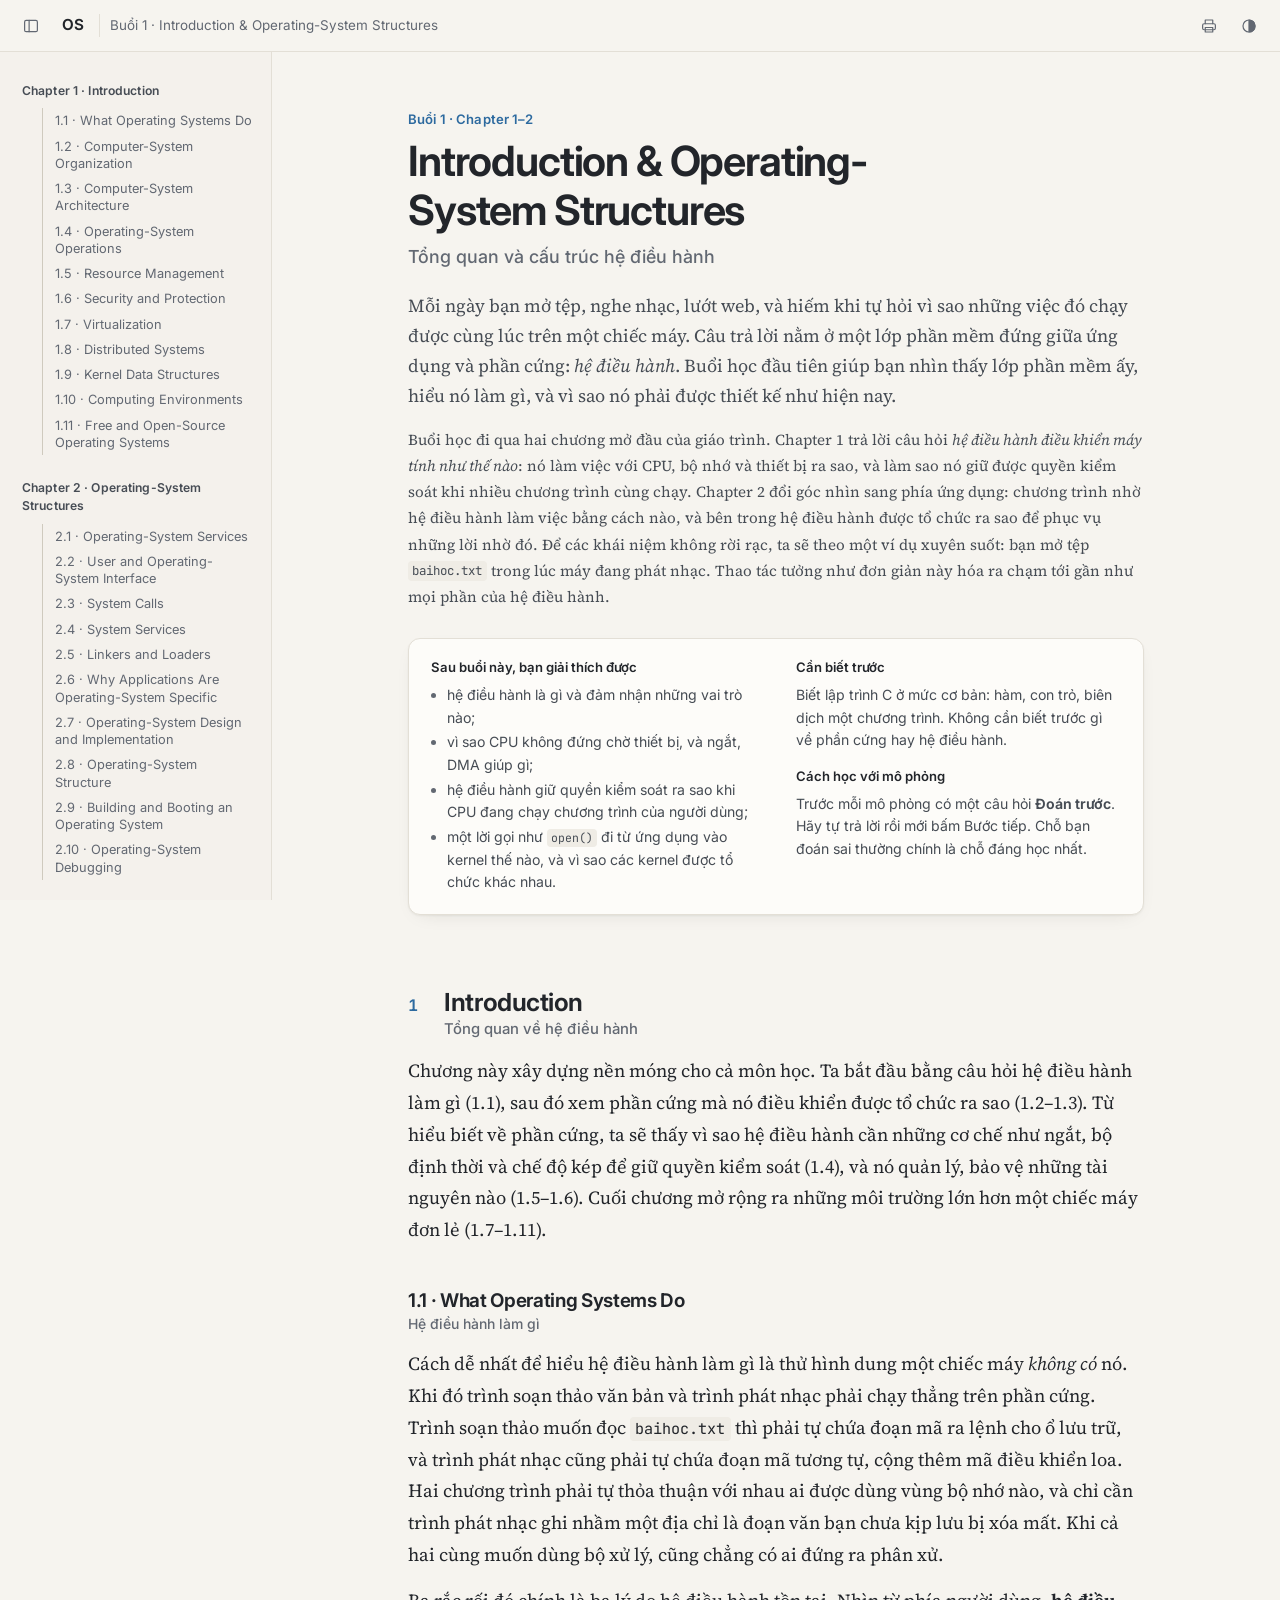
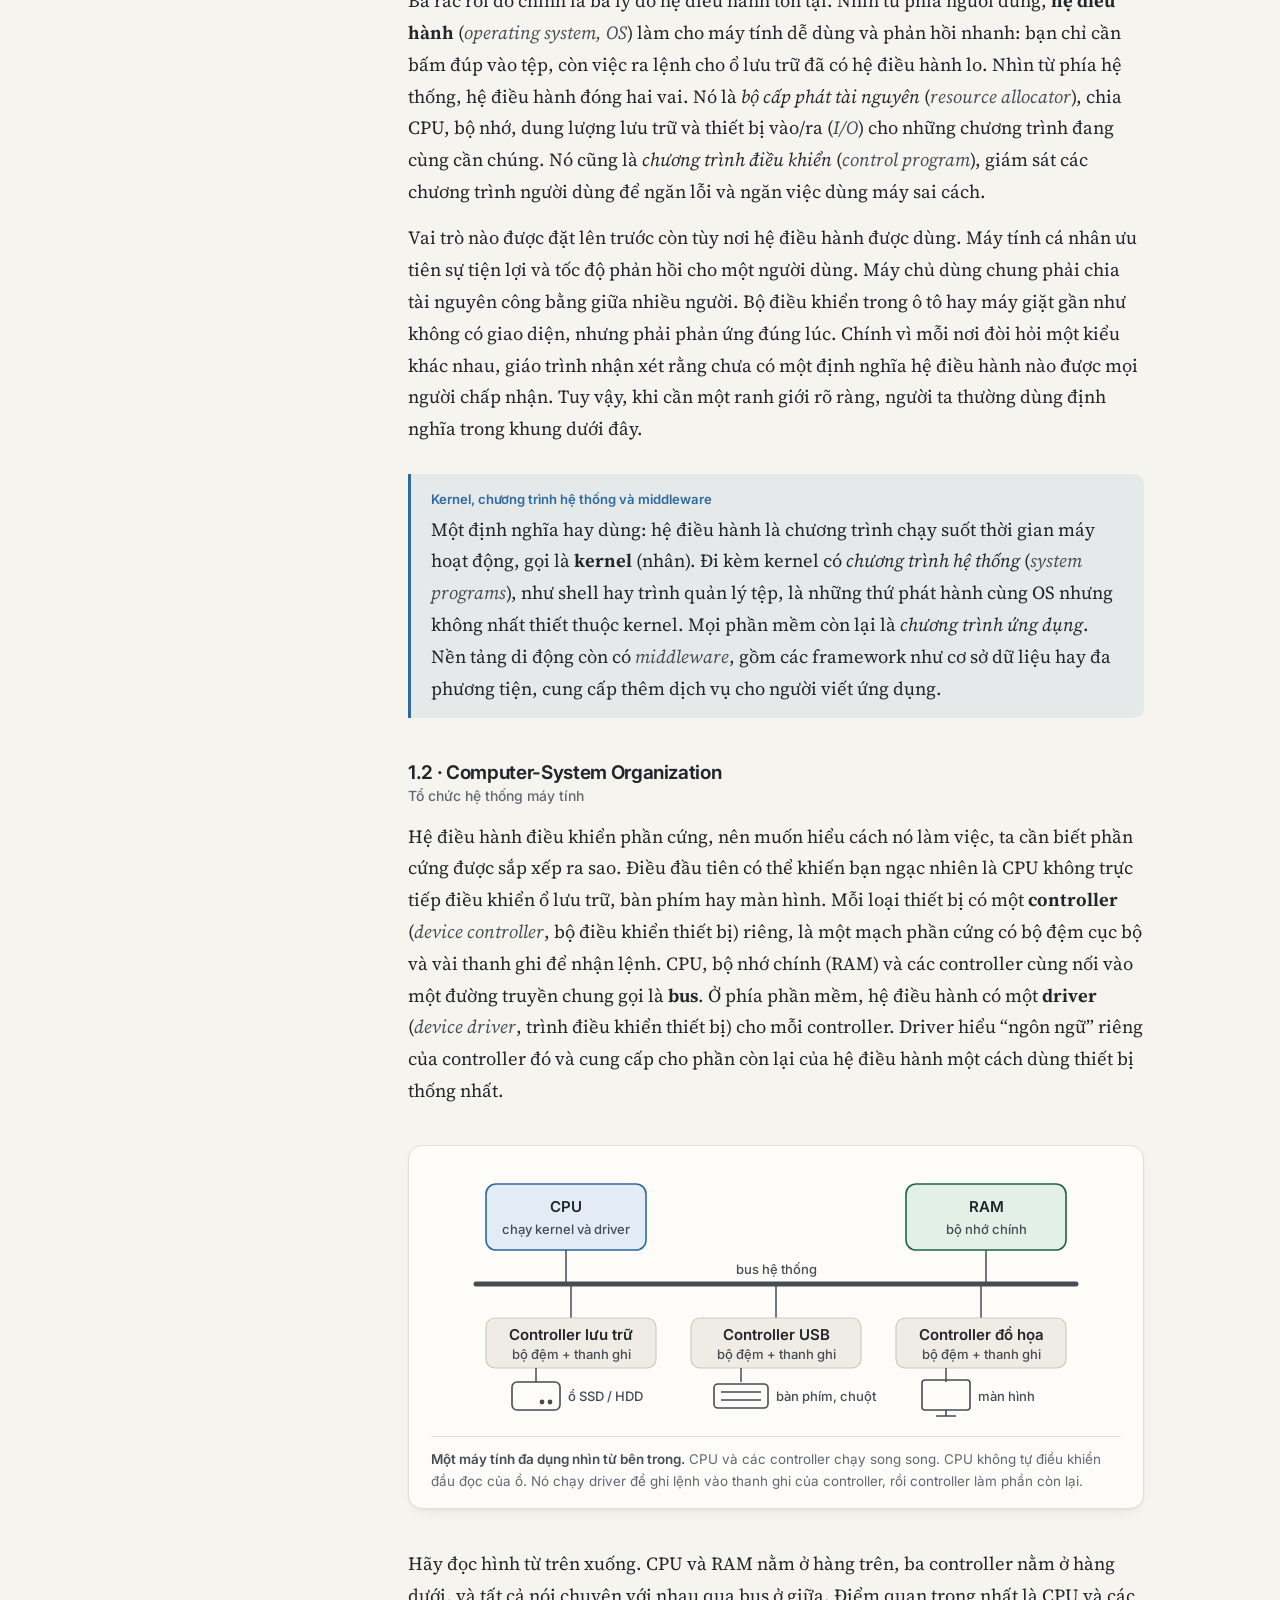
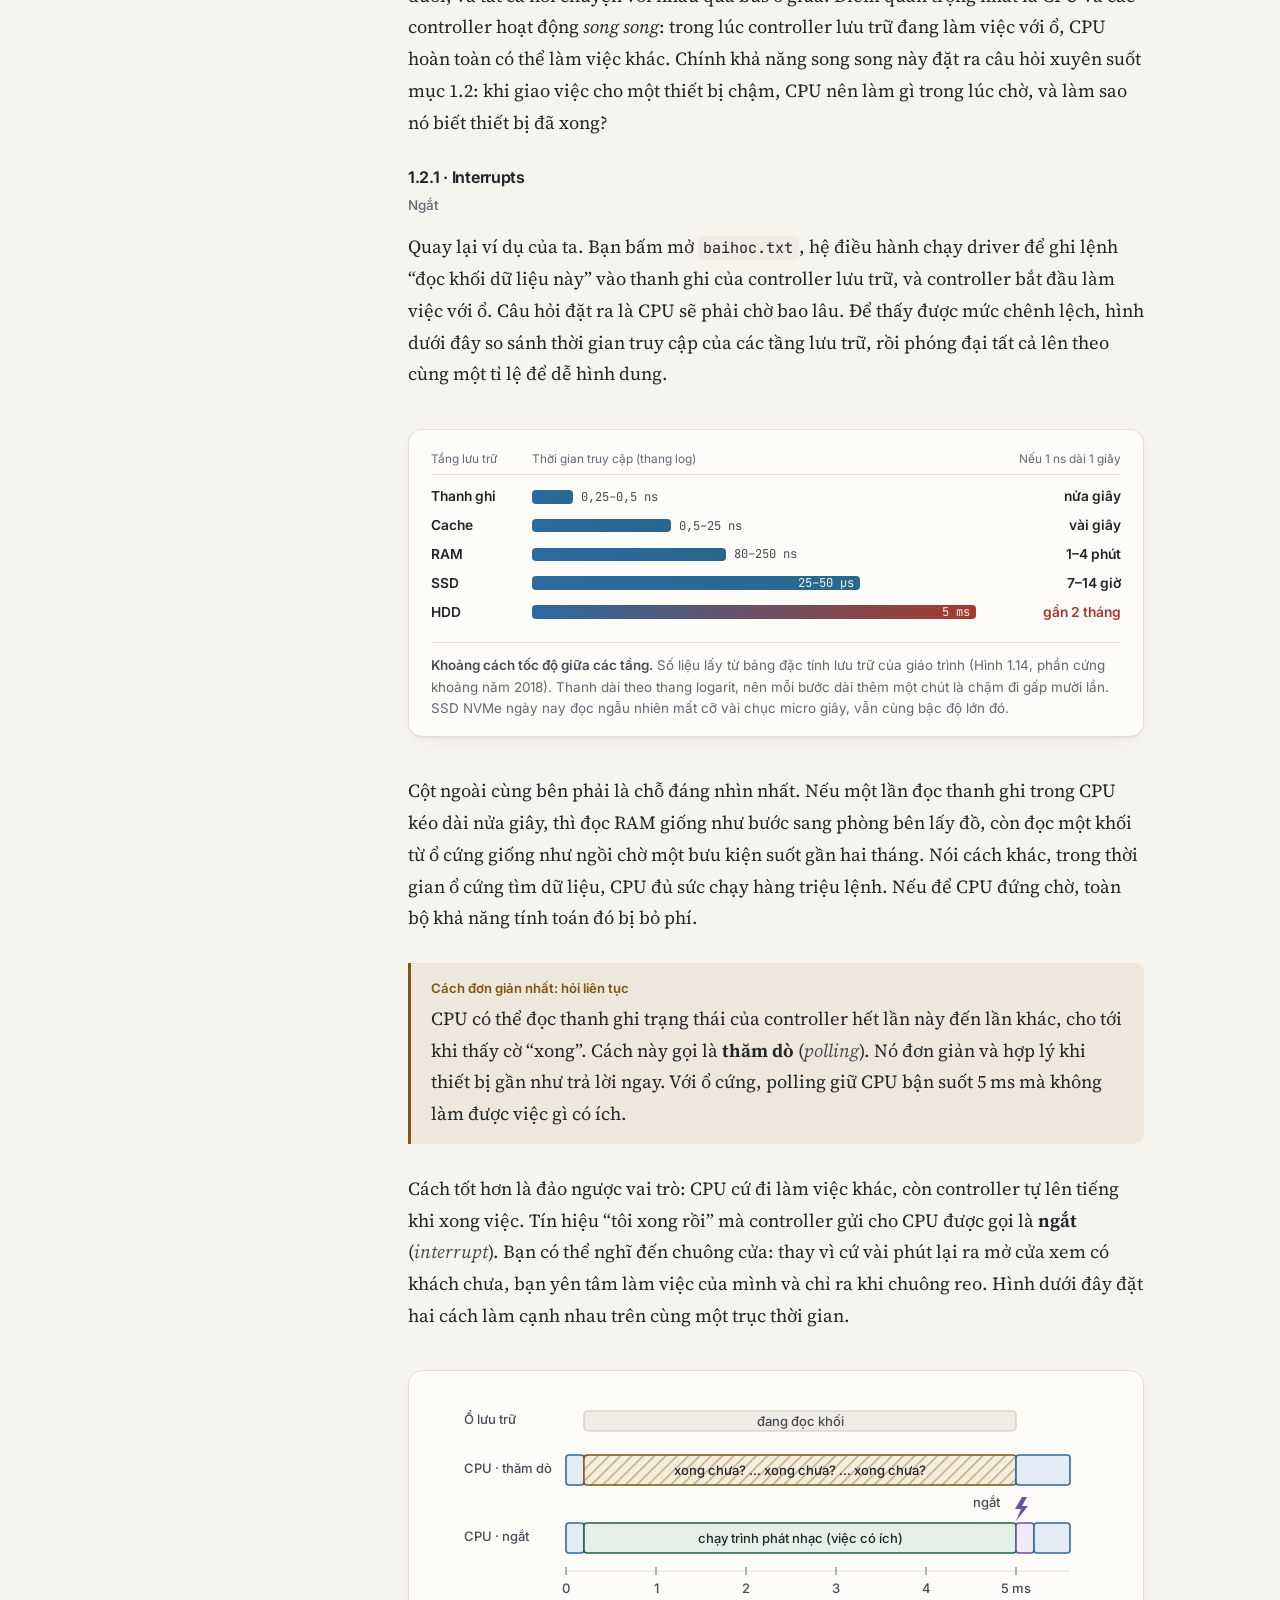
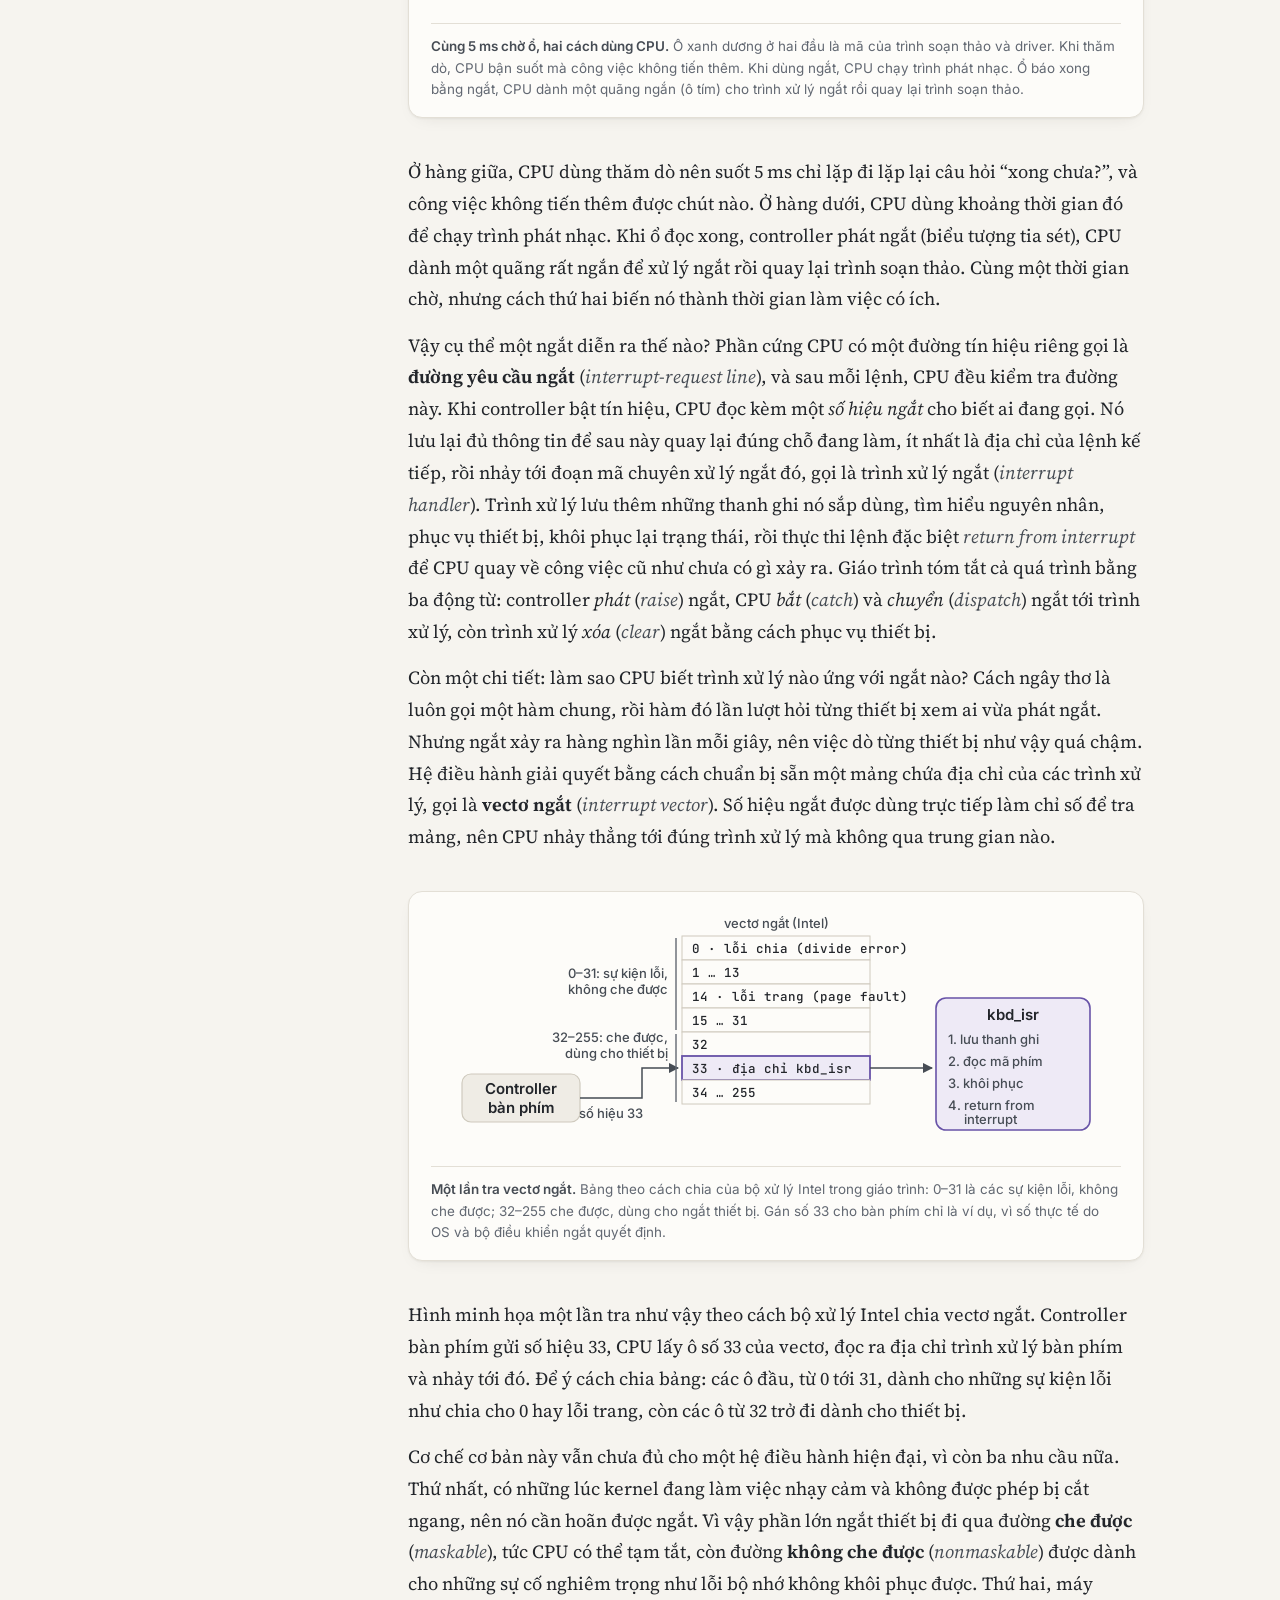
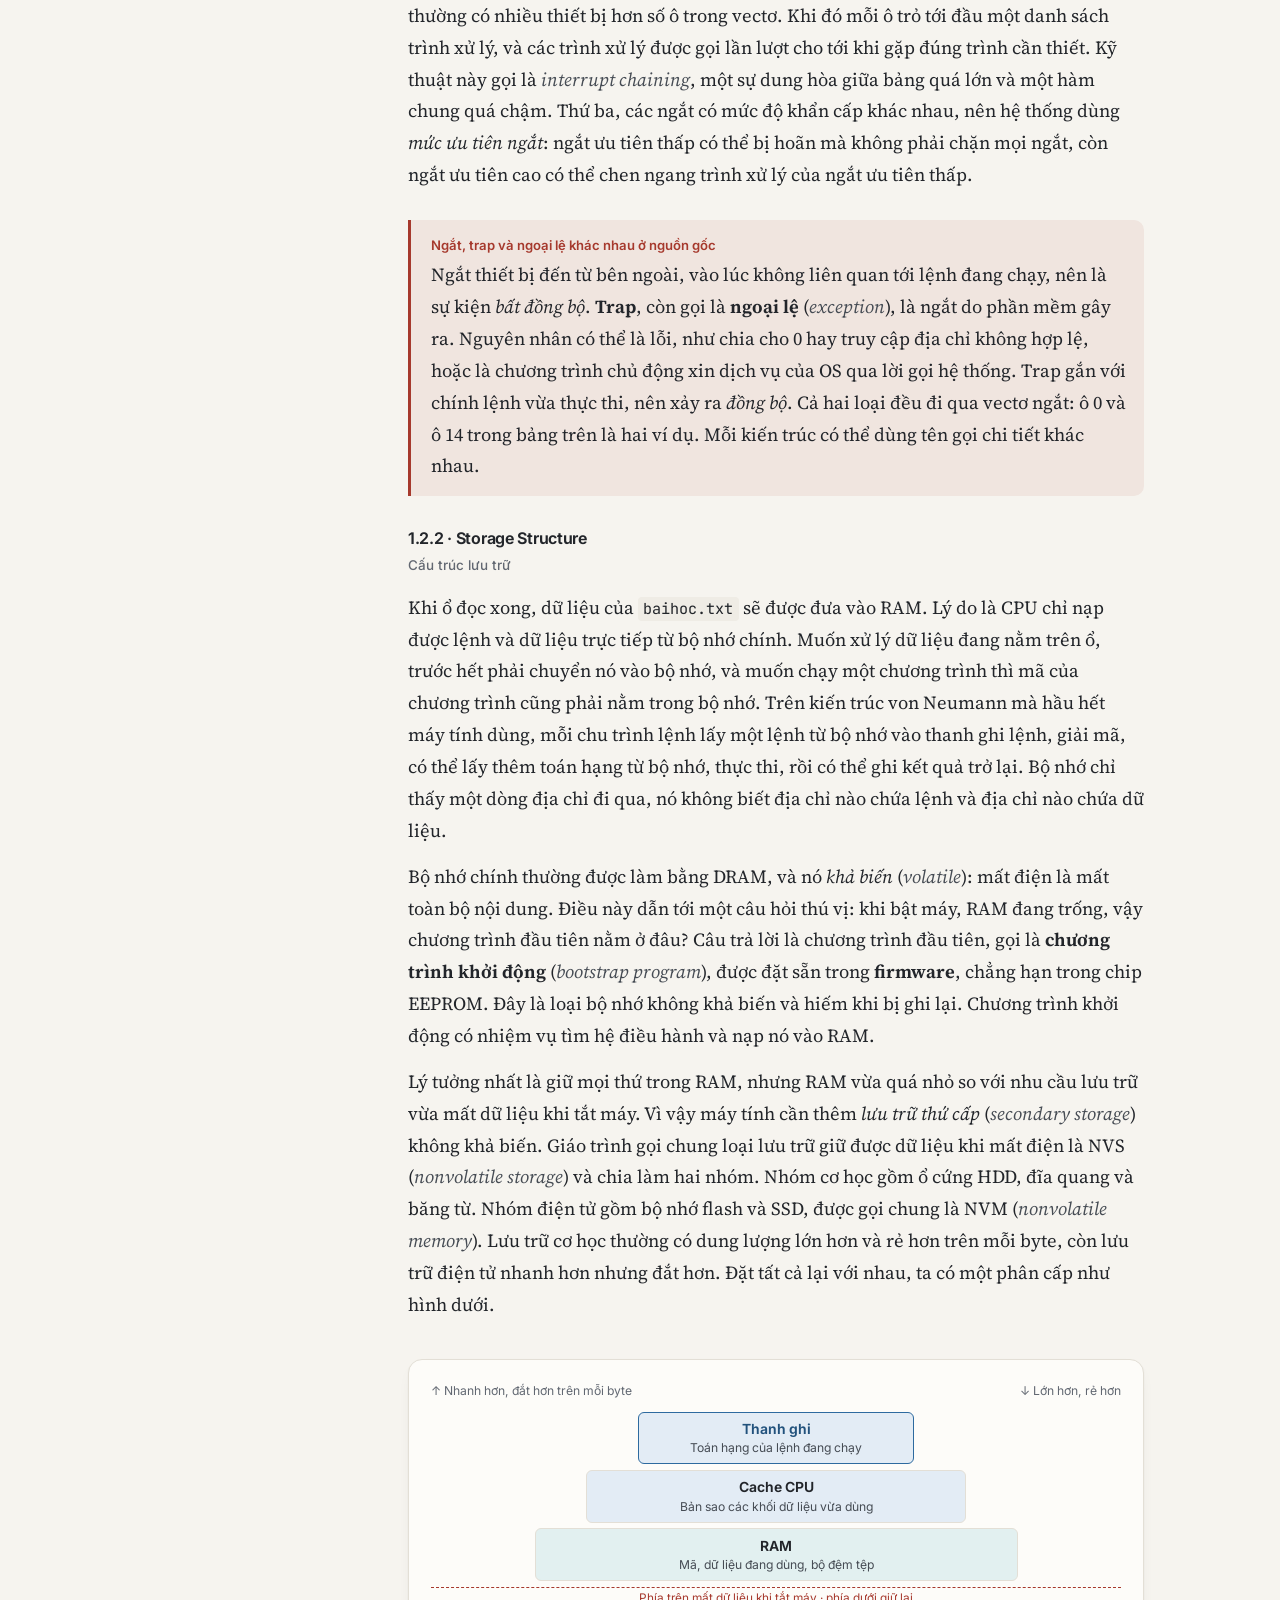
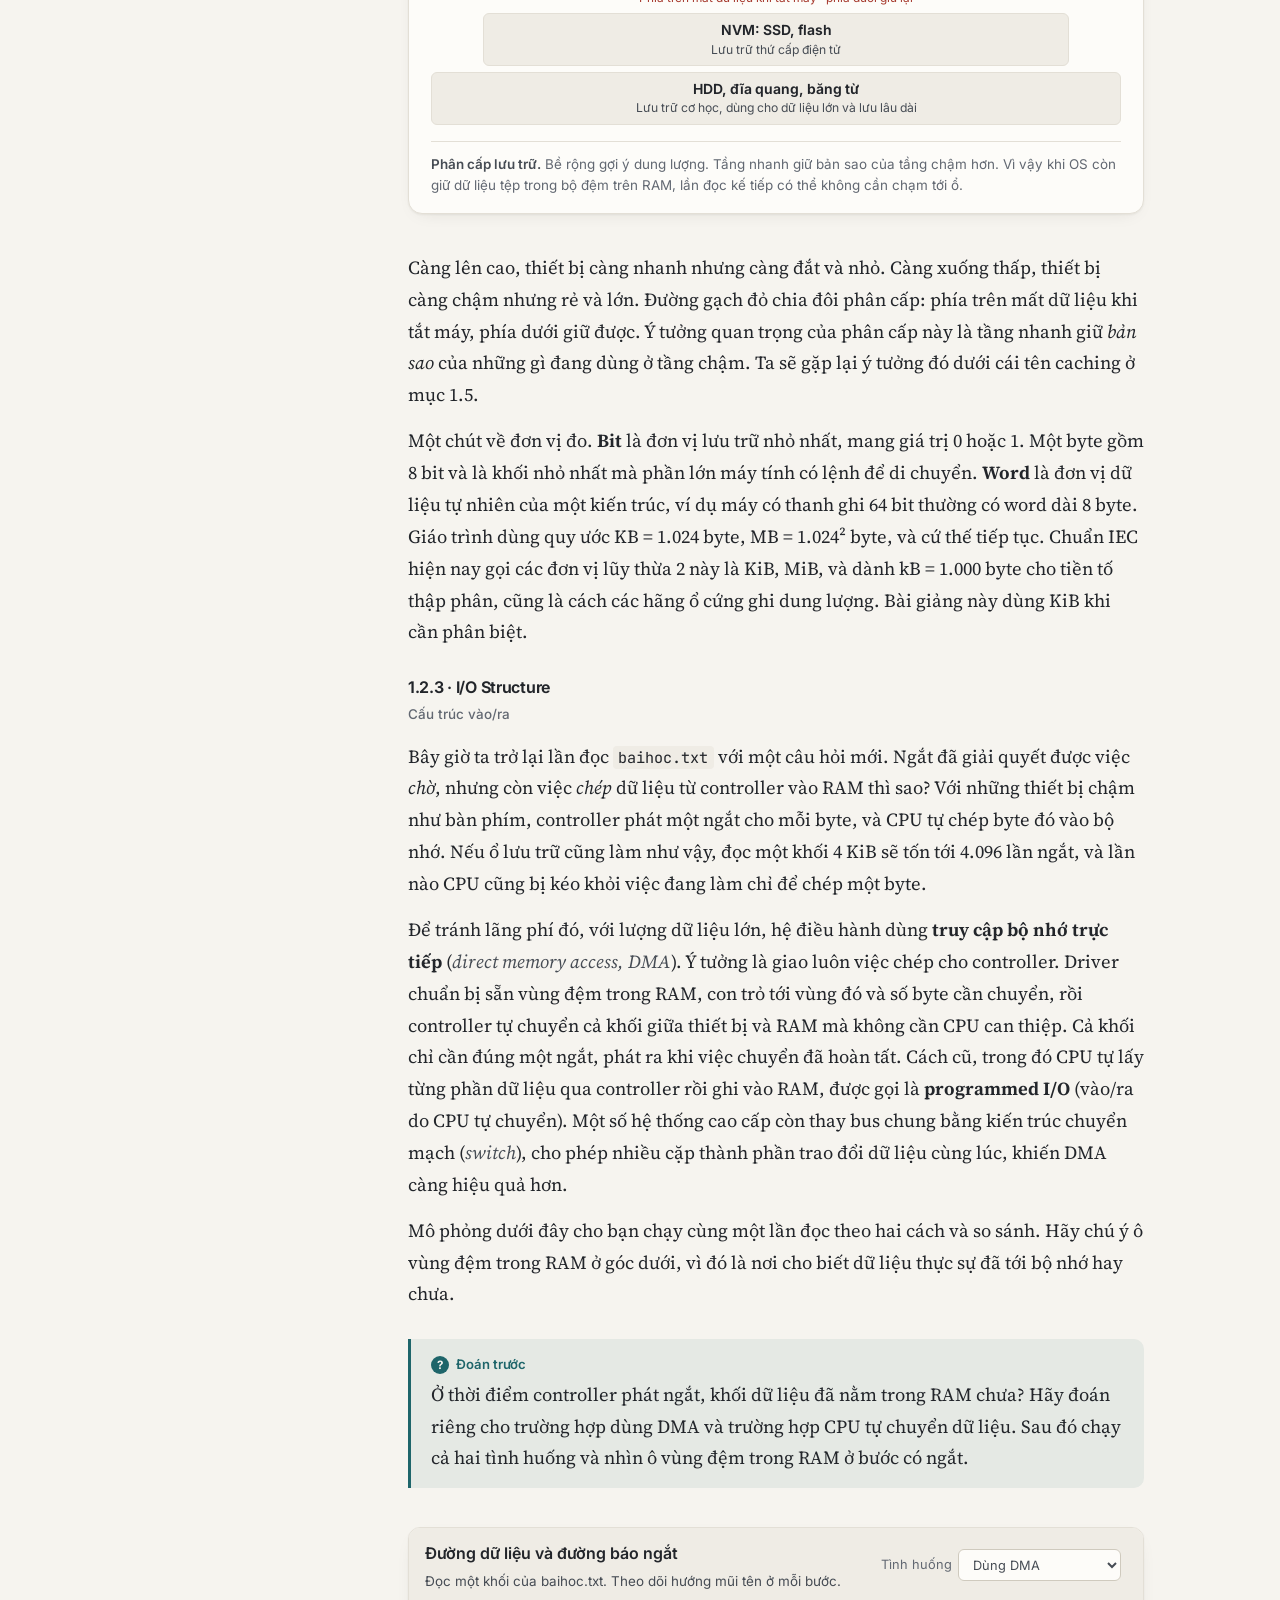
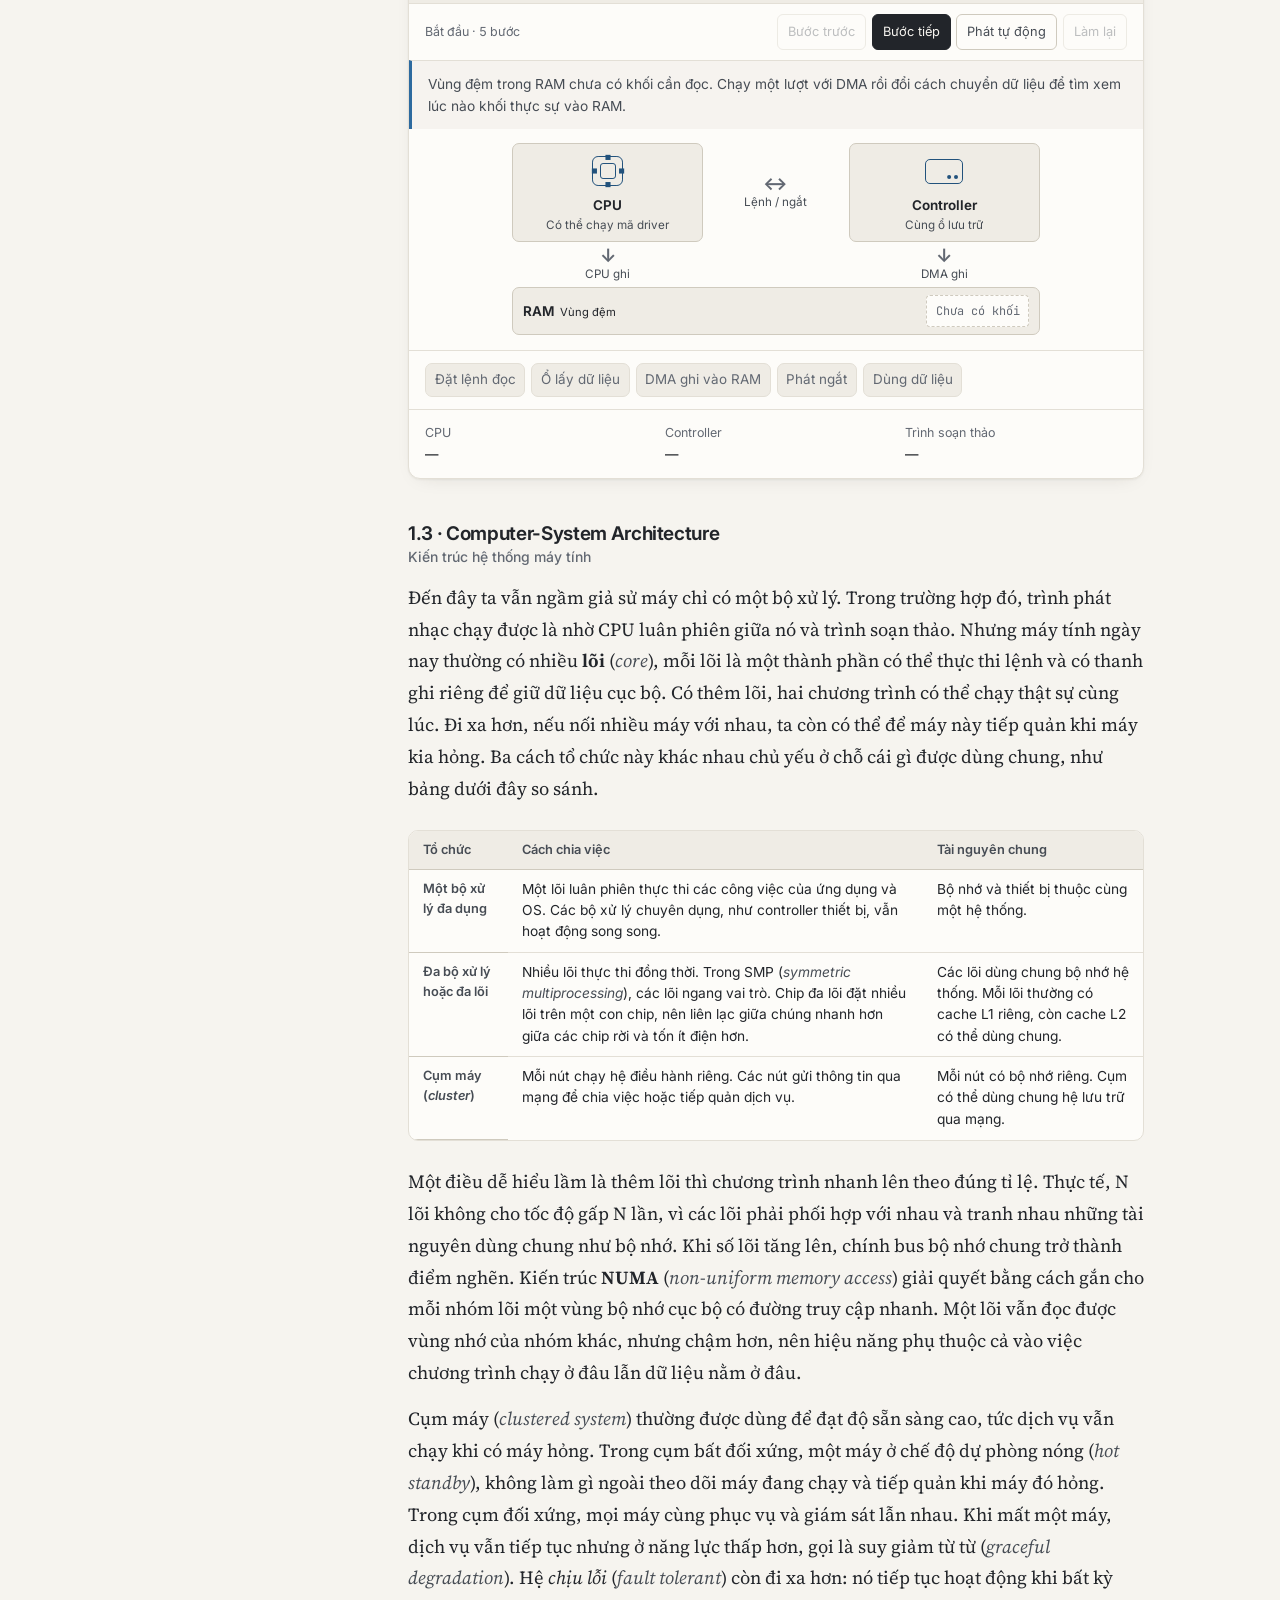
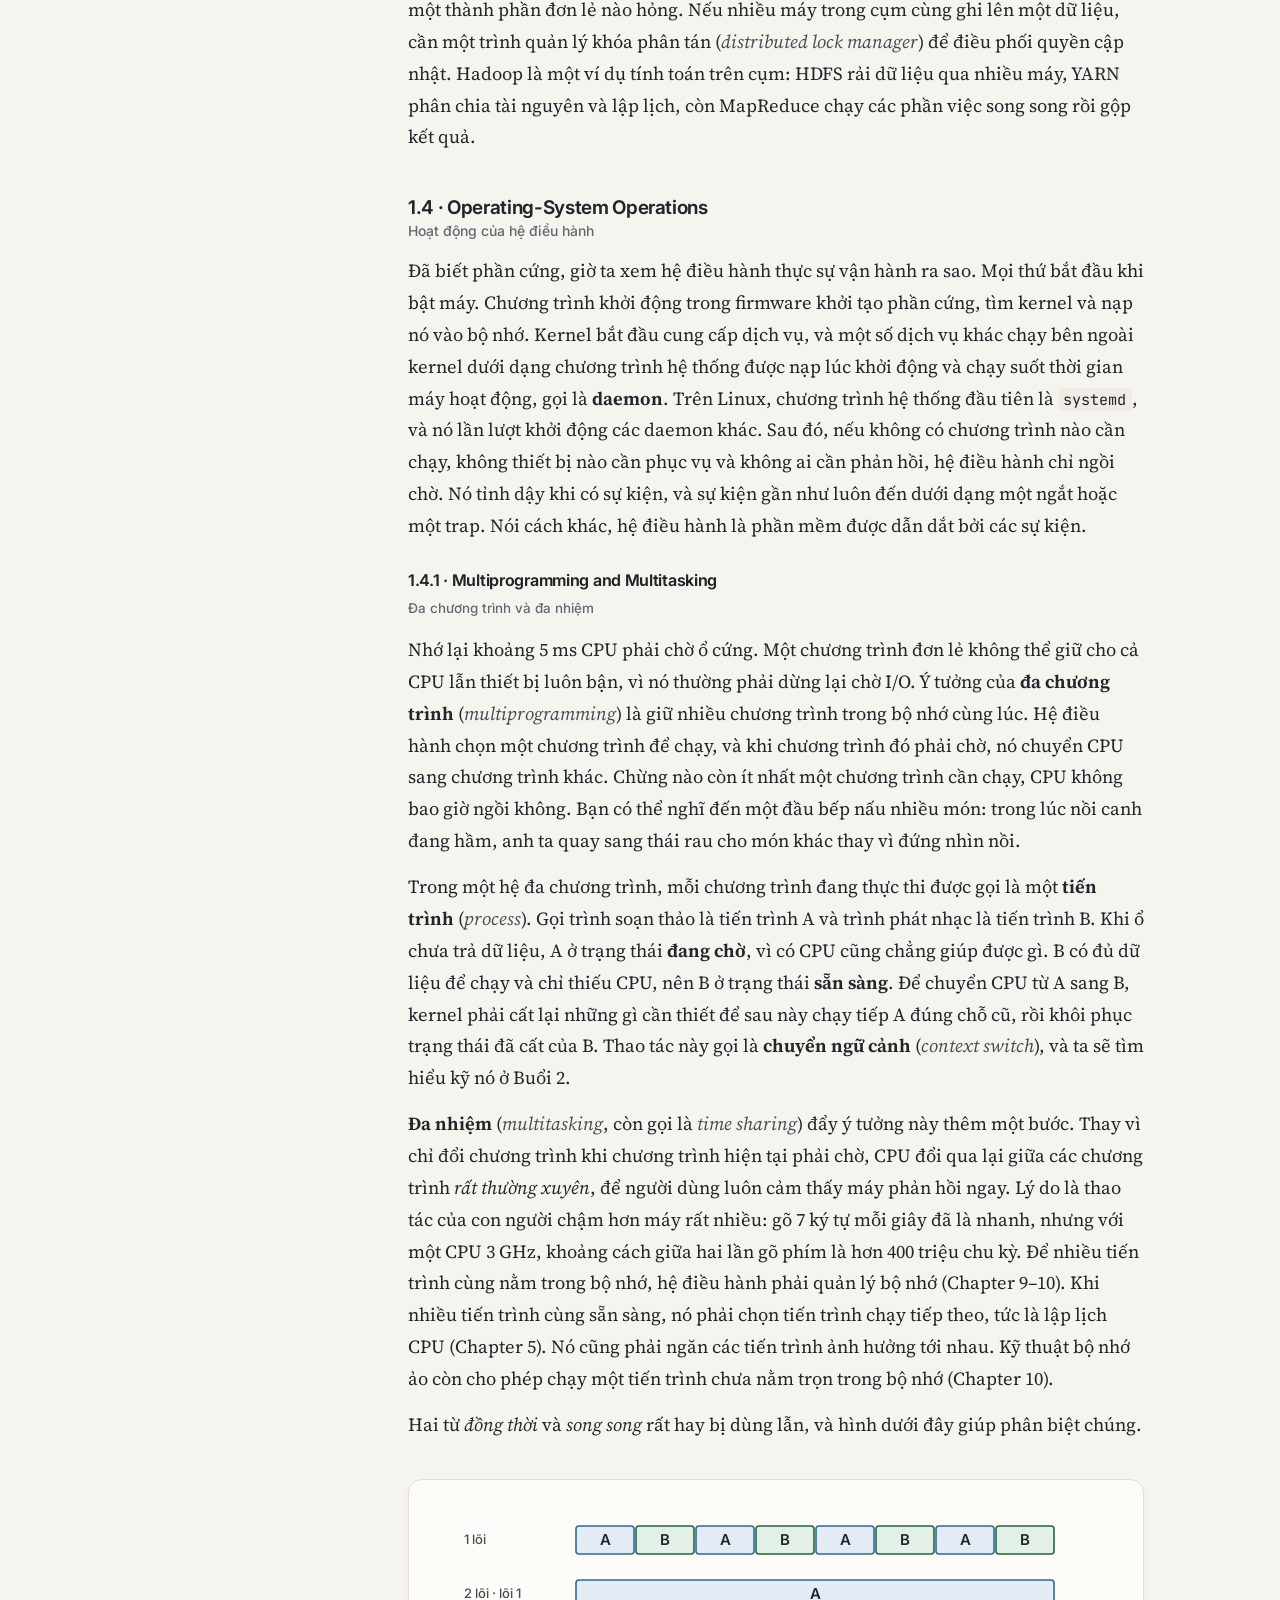
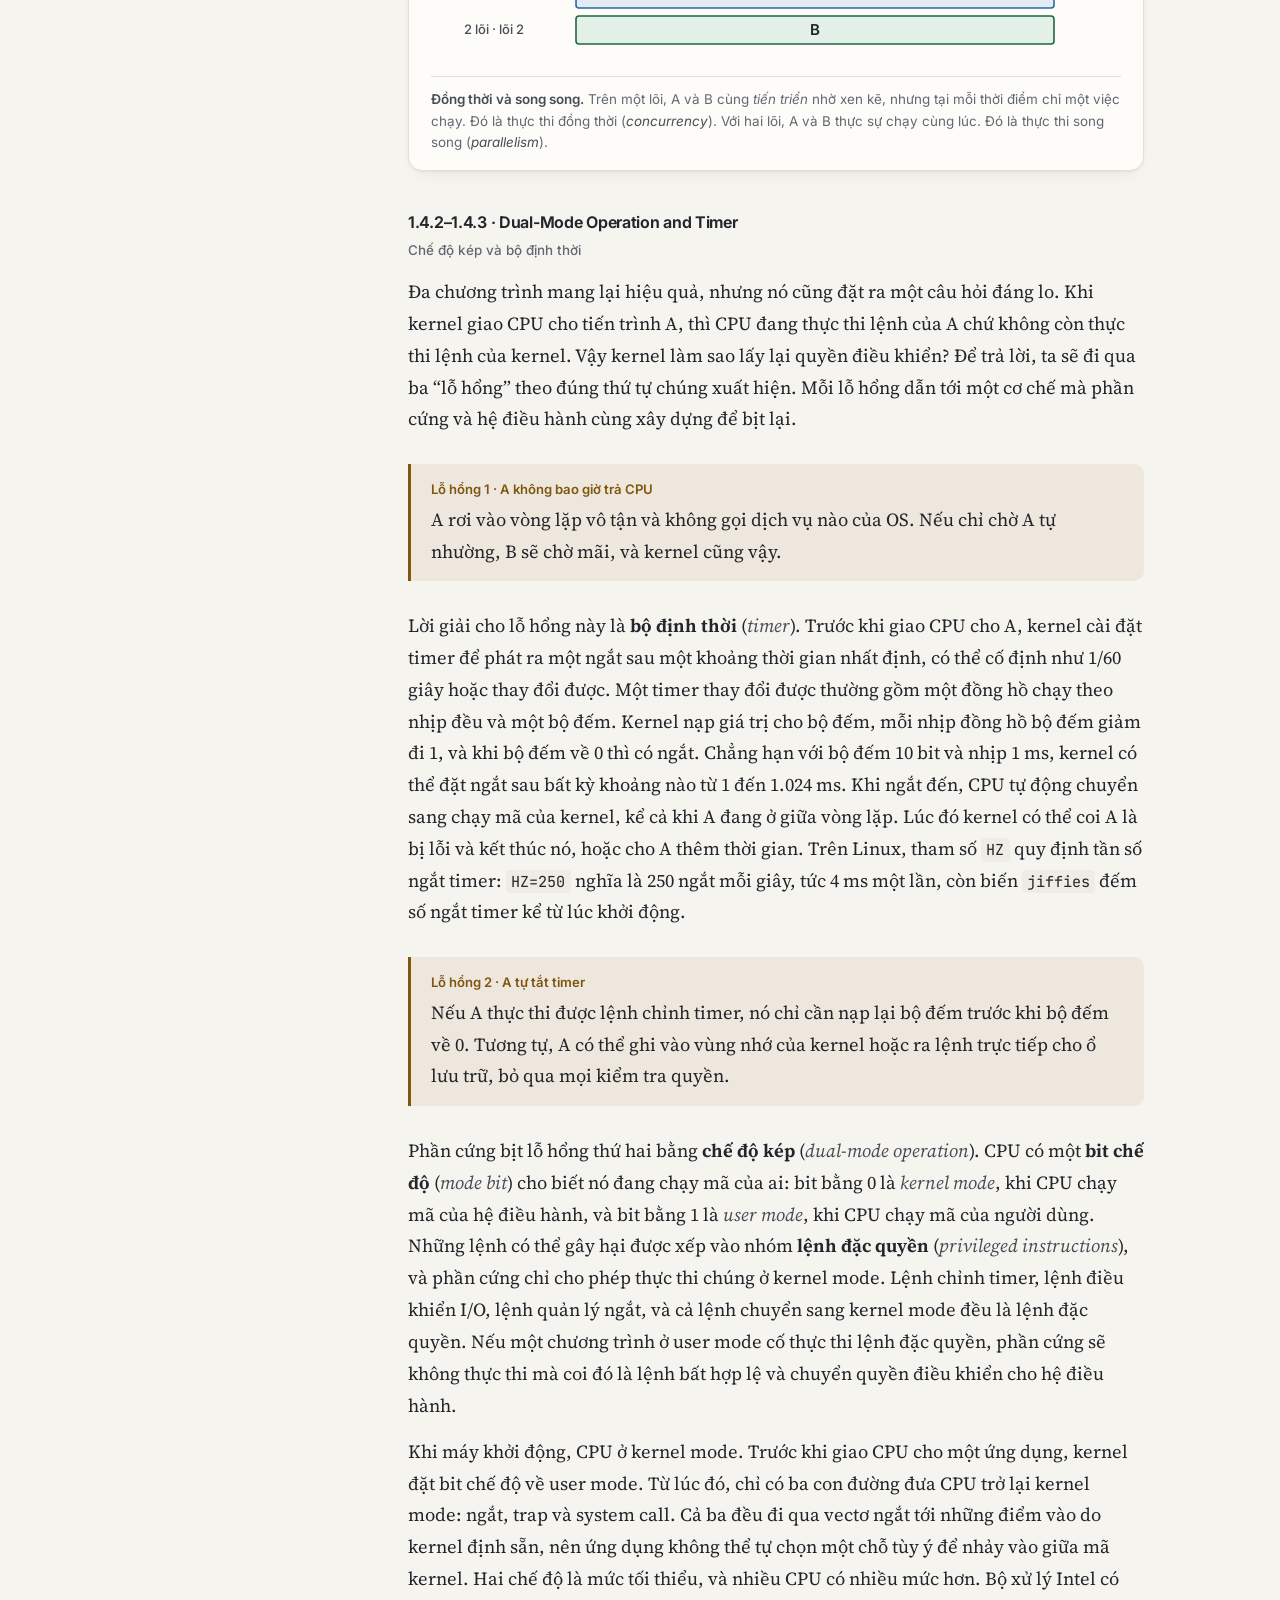
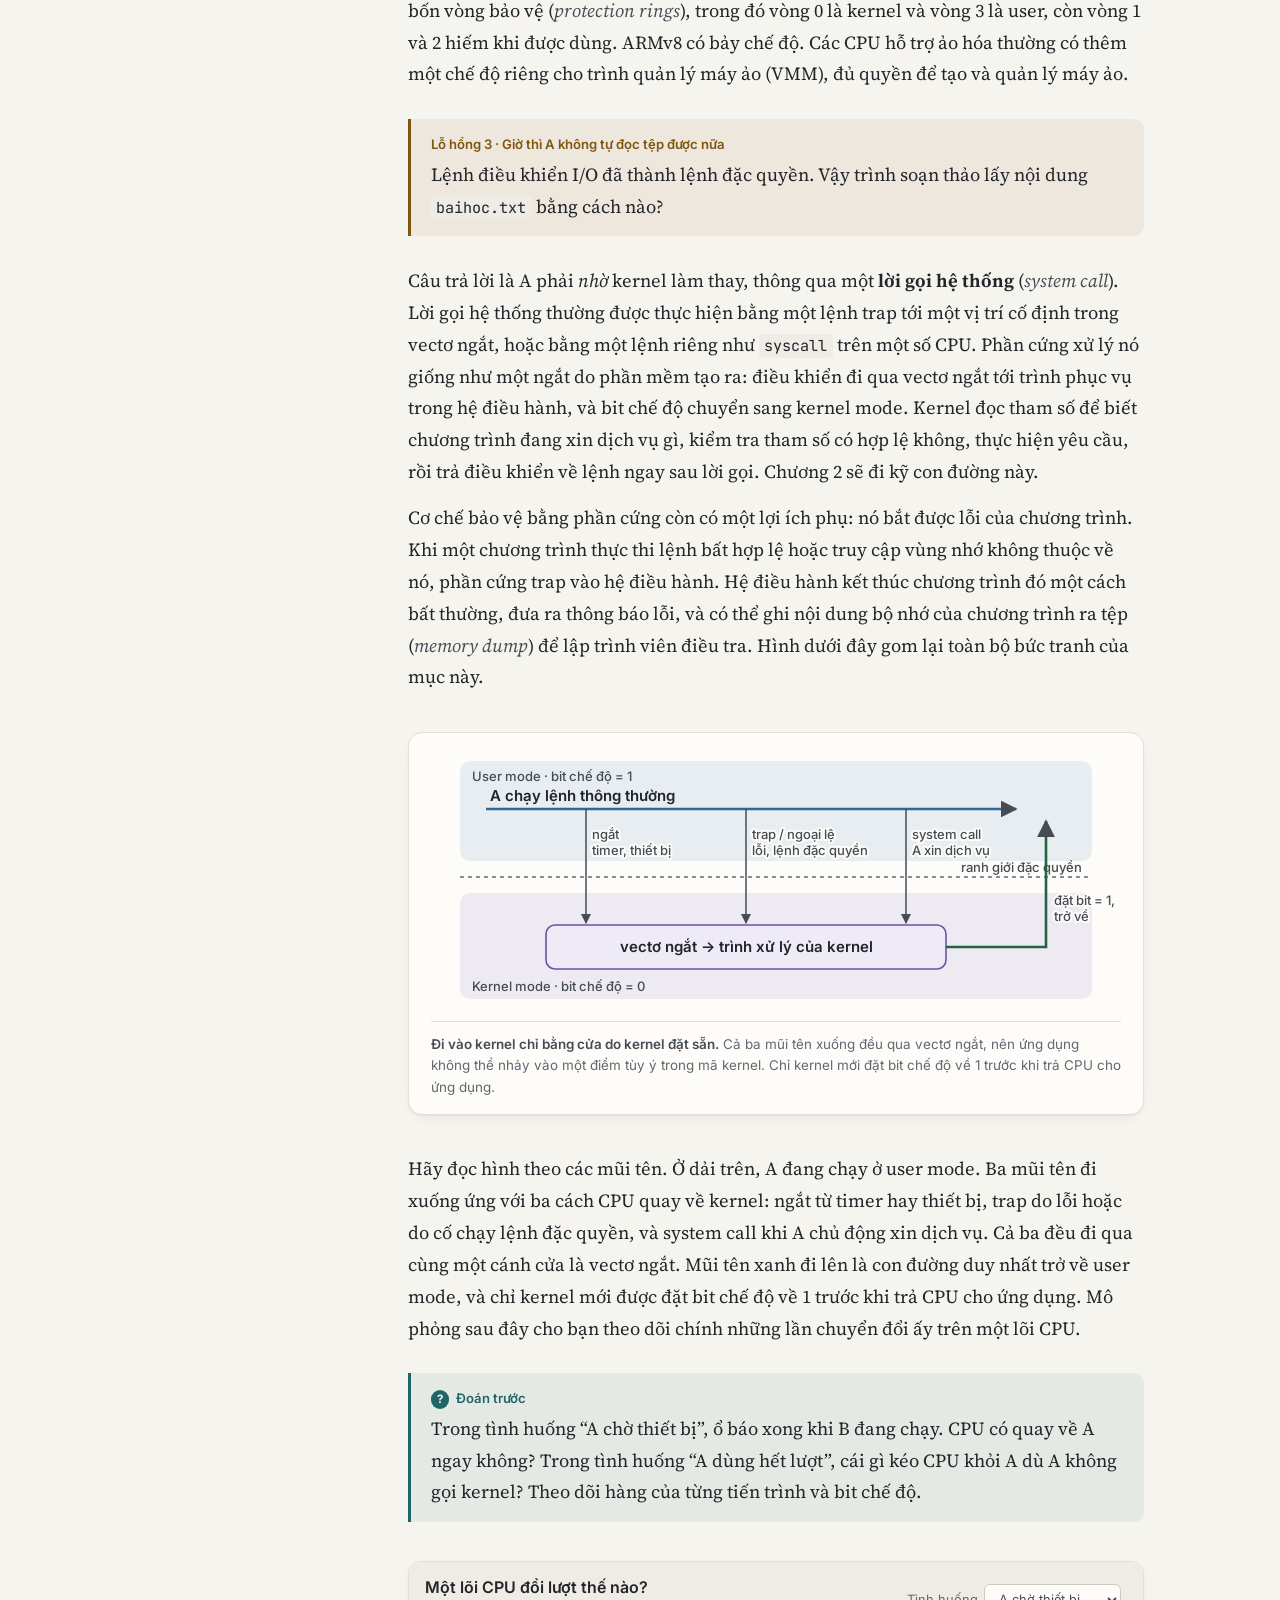
==== commit 6a198e15: "Rewrite lesson prose as a continuous lecture and rename site to OS - Rename the PADOS brand to OS in" ====
--- a/buoi-1.html
+++ b/buoi-1.html
@@ -4,7 +4,7 @@
   <meta charset="utf-8">
   <meta name="viewport" content="width=device-width, initial-scale=1">
   <meta name="description" content="Buổi 1 Hệ điều hành: tự học Chương 1–2 với ví dụ, mô phỏng từng bước và bài tập có lời giải.">
-  <title>Buổi 1 · Introduction &amp; Operating-System Structures · PADOS</title>
+  <title>Buổi 1 · Introduction &amp; Operating-System Structures · OS</title>
   <link rel="preconnect" href="https://fonts.googleapis.com">
   <link rel="preconnect" href="https://fonts.gstatic.com" crossorigin>
   <link href="https://fonts.googleapis.com/css2?family=Inter:wght@400;500;600;700&amp;family=Source+Serif+4:ital,opsz,wght@0,8..60,400;0,8..60,600;1,8..60,400&amp;family=JetBrains+Mono:wght@400;600&amp;display=swap" rel="stylesheet">
@@ -19,7 +19,7 @@
     <button class="icon-btn side-btn" type="button" aria-controls="sidebar" aria-expanded="false" title="Mục lục" aria-label="Ẩn hoặc hiện mục lục" hidden>
       <svg viewBox="0 0 24 24" aria-hidden="true"><rect x="3.5" y="4.5" width="17" height="15" rx="2"/><path d="M9.5 4.5v15"/></svg>
     </button>
-    <a class="brand" href="index.html">PADOS</a>
+    <a class="brand" href="index.html">OS</a>
     <span class="crumb">Buổi 1 · Introduction &amp; Operating-System Structures</span>
     <span class="spacer"></span>
     <button class="icon-btn print-btn" type="button" title="In bài" aria-label="In bài" hidden>
@@ -79,36 +79,39 @@
         <div class="eyebrow">Buổi 1 · Chapter 1–2</div>
         <h1>Introduction &amp; Operating-System Structures</h1>
         <p class="title-vi">Tổng quan và cấu trúc hệ điều hành</p>
-        <p class="lead">Máy của bạn chỉ còn một lõi CPU rảnh. Bạn bấm mở <code>baihoc.txt</code> trong lúc nhạc đang phát. Ổ cứng cần khoảng 5 ms mới trả về khối dữ liệu đầu tiên, tức khoảng 15 triệu chu kỳ xung nhịp của một CPU 3 GHz. Vậy mà nhạc không vấp. Trong 5 ms đó CPU đã làm gì? Ai quyết định điều đó? Và điều gì ngăn trình phát nhạc lỡ tay ghi đè lên đoạn văn bạn đang sửa?</p>
-        <p class="reading-cue">Cả buổi học lần theo đúng một thao tác mở tệp. Mỗi lần thao tác đó vấp phải một trở ngại, ta sẽ gặp một cơ chế của hệ điều hành sinh ra để vượt qua trở ngại ấy.</p>
+        <p class="lead">Mỗi ngày bạn mở tệp, nghe nhạc, lướt web, và hiếm khi tự hỏi vì sao những việc đó chạy được cùng lúc trên một chiếc máy. Câu trả lời nằm ở một lớp phần mềm đứng giữa ứng dụng và phần cứng: <em>hệ điều hành</em>. Buổi học đầu tiên giúp bạn nhìn thấy lớp phần mềm ấy, hiểu nó làm gì, và vì sao nó phải được thiết kế như hiện nay.</p>
+        <p class="reading-cue">Buổi học đi qua hai chương mở đầu của giáo trình. Chapter 1 trả lời câu hỏi <em>hệ điều hành điều khiển máy tính như thế nào</em>: nó làm việc với CPU, bộ nhớ và thiết bị ra sao, và làm sao nó giữ được quyền kiểm soát khi nhiều chương trình cùng chạy. Chapter 2 đổi góc nhìn sang phía ứng dụng: chương trình nhờ hệ điều hành làm việc bằng cách nào, và bên trong hệ điều hành được tổ chức ra sao để phục vụ những lời nhờ đó. Để các khái niệm không rời rạc, ta sẽ theo một ví dụ xuyên suốt: bạn mở tệp <code>baihoc.txt</code> trong lúc máy đang phát nhạc. Thao tác tưởng như đơn giản này hóa ra chạm tới gần như mọi phần của hệ điều hành.</p>
         <div class="meta">
           <div>
             <h4>Sau buổi này, bạn giải thích được</h4>
             <ul>
+              <li>hệ điều hành là gì và đảm nhận những vai trò nào;</li>
               <li>vì sao CPU không đứng chờ thiết bị, và ngắt, DMA giúp gì;</li>
-              <li>kernel giữ quyền điều khiển ra sao khi CPU đang chạy mã của ứng dụng;</li>
-              <li>một lời gọi <code>open()</code> vượt qua ranh giới user–kernel thế nào;</li>
-              <li>vì sao các kernel được tổ chức khác nhau và máy khởi động ra sao.</li>
+              <li>hệ điều hành giữ quyền kiểm soát ra sao khi CPU đang chạy chương trình của người dùng;</li>
+              <li>một lời gọi như <code>open()</code> đi từ ứng dụng vào kernel thế nào, và vì sao các kernel được tổ chức khác nhau.</li>
             </ul>
           </div>
           <div>
             <h4>Cần biết trước</h4>
-            <p>Lập trình C cơ bản: hàm, con trỏ và biên dịch một chương trình. Không cần biết trước về phần cứng.</p>
-            <h4>Cách dùng mô phỏng</h4>
-            <p>Trước mỗi mô phỏng có một câu hỏi <b>Đoán trước</b>. Trả lời trong đầu rồi hãy bấm Bước tiếp. Chỗ đoán sai thường là chỗ đáng học nhất.</p>
+            <p>Biết lập trình C ở mức cơ bản: hàm, con trỏ, biên dịch một chương trình. Không cần biết trước gì về phần cứng hay hệ điều hành.</p>
+            <h4>Cách học với mô phỏng</h4>
+            <p>Trước mỗi mô phỏng có một câu hỏi <b>Đoán trước</b>. Hãy tự trả lời rồi mới bấm Bước tiếp. Chỗ bạn đoán sai thường chính là chỗ đáng học nhất.</p>
           </div>
         </div>
       </header>
 
       <section aria-labelledby="chuong-1">
         <h2 id="chuong-1"><span class="sec">1</span><span>Introduction <span class="vi">Tổng quan về hệ điều hành</span></span></h2>
+        <p>Chương này xây dựng nền móng cho cả môn học. Ta bắt đầu bằng câu hỏi hệ điều hành làm gì (1.1), sau đó xem phần cứng mà nó điều khiển được tổ chức ra sao (1.2–1.3). Từ hiểu biết về phần cứng, ta sẽ thấy vì sao hệ điều hành cần những cơ chế như ngắt, bộ định thời và chế độ kép để giữ quyền kiểm soát (1.4), và nó quản lý, bảo vệ những tài nguyên nào (1.5–1.6). Cuối chương mở rộng ra những môi trường lớn hơn một chiếc máy đơn lẻ (1.7–1.11).</p>
+
         <h3 id="muc-1-1">1.1 · What Operating Systems Do <span class="vi">Hệ điều hành làm gì</span></h3>
-        <p>Giả sử trình soạn thảo và trình phát nhạc chạy thẳng trên phần cứng. Trình soạn thảo phải tự mang theo mã điều khiển ổ lưu trữ để đọc <code>baihoc.txt</code>. Trình phát nhạc cũng phải tự mang mã điều khiển ổ lưu trữ, cộng thêm mã điều khiển loa. Hai bên phải tự thỏa thuận ai dùng vùng RAM nào. Chỉ cần một lỗi con trỏ trong trình phát nhạc là đoạn văn chưa kịp lưu bị ghi đè. Khi cả hai cùng muốn CPU, không ai đứng ra phân xử.</p>
-        <p>Ba rắc rối đó cho thấy hệ điều hành làm gì. Nhìn từ phía người dùng, <dfn>hệ điều hành</dfn> (<span class="en">operating system, OS</span>) làm máy dễ dùng và phản hồi nhanh. Bạn không cần biết ổ lưu trữ nhận lệnh ra sao. Nhìn từ phía hệ thống, OS là <em>bộ cấp phát tài nguyên</em> (<span class="en">resource allocator</span>). Nó chia CPU, bộ nhớ, dung lượng lưu trữ và thiết bị vào/ra (<span class="en">I/O</span>) giữa những chương trình đang tranh nhau. OS còn là <em>chương trình điều khiển</em> (<span class="en">control program</span>). Nó giám sát chương trình người dùng để ngăn lỗi và ngăn việc dùng máy sai cách.</p>
-        <p>Vai trò nào được ưu tiên tùy vào nơi dùng. Máy cá nhân ưu tiên sự tiện lợi và phản hồi nhanh. Máy dùng chung phải chia công bằng giữa nhiều người. Bộ điều khiển trong ô tô hay máy giặt gần như không có giao diện, nhưng phải phản ứng đúng lúc. Vì vậy giáo trình nhận xét rằng chưa có định nghĩa hệ điều hành nào được chấp nhận rộng rãi.</p>
+        <p>Cách dễ nhất để hiểu hệ điều hành làm gì là thử hình dung một chiếc máy <em>không có</em> nó. Khi đó trình soạn thảo văn bản và trình phát nhạc phải chạy thẳng trên phần cứng. Trình soạn thảo muốn đọc <code>baihoc.txt</code> thì phải tự chứa đoạn mã ra lệnh cho ổ lưu trữ, và trình phát nhạc cũng phải tự chứa đoạn mã tương tự, cộng thêm mã điều khiển loa. Hai chương trình phải tự thỏa thuận với nhau ai được dùng vùng bộ nhớ nào, và chỉ cần trình phát nhạc ghi nhầm một địa chỉ là đoạn văn bạn chưa kịp lưu bị xóa mất. Khi cả hai cùng muốn dùng bộ xử lý, cũng chẳng có ai đứng ra phân xử.</p>
+        <p>Ba rắc rối đó chính là ba lý do hệ điều hành tồn tại. Nhìn từ phía người dùng, <dfn>hệ điều hành</dfn> (<span class="en">operating system, OS</span>) làm cho máy tính dễ dùng và phản hồi nhanh: bạn chỉ cần bấm đúp vào tệp, còn việc ra lệnh cho ổ lưu trữ đã có hệ điều hành lo. Nhìn từ phía hệ thống, hệ điều hành đóng hai vai. Nó là <em>bộ cấp phát tài nguyên</em> (<span class="en">resource allocator</span>), chia CPU, bộ nhớ, dung lượng lưu trữ và thiết bị vào/ra (<span class="en">I/O</span>) cho những chương trình đang cùng cần chúng. Nó cũng là <em>chương trình điều khiển</em> (<span class="en">control program</span>), giám sát các chương trình người dùng để ngăn lỗi và ngăn việc dùng máy sai cách.</p>
+        <p>Vai trò nào được đặt lên trước còn tùy nơi hệ điều hành được dùng. Máy tính cá nhân ưu tiên sự tiện lợi và tốc độ phản hồi cho một người dùng. Máy chủ dùng chung phải chia tài nguyên công bằng giữa nhiều người. Bộ điều khiển trong ô tô hay máy giặt gần như không có giao diện, nhưng phải phản ứng đúng lúc. Chính vì mỗi nơi đòi hỏi một kiểu khác nhau, giáo trình nhận xét rằng chưa có một định nghĩa hệ điều hành nào được mọi người chấp nhận. Tuy vậy, khi cần một ranh giới rõ ràng, người ta thường dùng định nghĩa trong khung dưới đây.</p>
         <div class="box def"><div class="box-h">Kernel, chương trình hệ thống và middleware</div><p>Một định nghĩa hay dùng: hệ điều hành là chương trình chạy suốt thời gian máy hoạt động, gọi là <dfn>kernel</dfn> (nhân). Đi kèm kernel có <em>chương trình hệ thống</em> (<span class="en">system programs</span>), như shell hay trình quản lý tệp, là những thứ phát hành cùng OS nhưng không nhất thiết thuộc kernel. Mọi phần mềm còn lại là <em>chương trình ứng dụng</em>. Nền tảng di động còn có <span class="en">middleware</span>, gồm các framework như cơ sở dữ liệu hay đa phương tiện, cung cấp thêm dịch vụ cho người viết ứng dụng.</p></div>
+
         <h3 id="muc-1-2">1.2 · Computer-System Organization <span class="vi">Tổ chức hệ thống máy tính</span></h3>
-        <p>CPU không nói chuyện trực tiếp với ổ lưu trữ. Mỗi loại thiết bị có một <dfn>controller</dfn> (bộ điều khiển), là phần cứng có bộ đệm cục bộ và các thanh ghi riêng. CPU, RAM và các controller nối với nhau qua <dfn>bus</dfn>. Ở phía phần mềm, OS có một <dfn>driver</dfn> (trình điều khiển) cho mỗi controller. Driver hiểu controller của mình và cung cấp cho phần còn lại của OS một giao diện thống nhất. Các controller làm việc song song với CPU, nên chúng có thể tranh nhau truy cập bộ nhớ.</p>
+        <p>Hệ điều hành điều khiển phần cứng, nên muốn hiểu cách nó làm việc, ta cần biết phần cứng được sắp xếp ra sao. Điều đầu tiên có thể khiến bạn ngạc nhiên là CPU không trực tiếp điều khiển ổ lưu trữ, bàn phím hay màn hình. Mỗi loại thiết bị có một <dfn>controller</dfn> (<span class="en">device controller</span>, bộ điều khiển thiết bị) riêng, là một mạch phần cứng có bộ đệm cục bộ và vài thanh ghi để nhận lệnh. CPU, bộ nhớ chính (RAM) và các controller cùng nối vào một đường truyền chung gọi là <dfn>bus</dfn>. Ở phía phần mềm, hệ điều hành có một <dfn>driver</dfn> (<span class="en">device driver</span>, trình điều khiển thiết bị) cho mỗi controller. Driver hiểu “ngôn ngữ” riêng của controller đó và cung cấp cho phần còn lại của hệ điều hành một cách dùng thiết bị thống nhất.</p>
         <figure class="fig">
           <svg class="teaching-svg wide" viewBox="0 0 640 252" role="img" aria-labelledby="fig-bus-title">
             <title id="fig-bus-title">CPU, RAM và ba controller cùng nối vào bus hệ thống; mỗi controller quản lý một nhóm thiết bị</title>
@@ -142,8 +145,10 @@
           </svg>
           <figcaption><b>Một máy tính đa dụng nhìn từ bên trong.</b> CPU và các controller chạy song song. CPU không tự điều khiển đầu đọc của ổ. Nó chạy driver để ghi lệnh vào thanh ghi của controller, rồi controller làm phần còn lại.</figcaption>
         </figure>
+        <p>Hãy đọc hình từ trên xuống. CPU và RAM nằm ở hàng trên, ba controller nằm ở hàng dưới, và tất cả nói chuyện với nhau qua bus ở giữa. Điểm quan trọng nhất là CPU và các controller hoạt động <em>song song</em>: trong lúc controller lưu trữ đang làm việc với ổ, CPU hoàn toàn có thể làm việc khác. Chính khả năng song song này đặt ra câu hỏi xuyên suốt mục 1.2: khi giao việc cho một thiết bị chậm, CPU nên làm gì trong lúc chờ, và làm sao nó biết thiết bị đã xong?</p>
+
         <h4 id="muc-1-2-1">1.2.1 · Interrupts <span class="vi">Ngắt</span></h4>
-        <p>Đến đây có câu hỏi đầu tiên: driver đã giao lệnh đọc cho controller, vậy CPU làm gì trong lúc chờ? Để trả lời, cần biết thiết bị chậm đến mức nào so với CPU.</p>
+        <p>Quay lại ví dụ của ta. Bạn bấm mở <code>baihoc.txt</code>, hệ điều hành chạy driver để ghi lệnh “đọc khối dữ liệu này” vào thanh ghi của controller lưu trữ, và controller bắt đầu làm việc với ổ. Câu hỏi đặt ra là CPU sẽ phải chờ bao lâu. Để thấy được mức chênh lệch, hình dưới đây so sánh thời gian truy cập của các tầng lưu trữ, rồi phóng đại tất cả lên theo cùng một tỉ lệ để dễ hình dung.</p>
         <figure class="fig">
           <div class="latency-head"><span>Tầng lưu trữ</span><span>Thời gian truy cập (thang log)</span><span>Nếu 1 ns dài 1 giây</span></div>
           <ol class="latency-scale">
@@ -155,9 +160,9 @@
           </ol>
           <figcaption><b>Khoảng cách tốc độ giữa các tầng.</b> Số liệu lấy từ bảng đặc tính lưu trữ của giáo trình (Hình 1.14, phần cứng khoảng năm 2018). Thanh dài theo thang logarit, nên mỗi bước dài thêm một chút là chậm đi gấp mười lần. SSD NVMe ngày nay đọc ngẫu nhiên mất cỡ vài chục micro giây, vẫn cùng bậc độ lớn đó.</figcaption>
         </figure>
-        <p>Nếu một lần đọc thanh ghi dài nửa giây, thì đọc RAM giống bước sang phòng bên lấy đồ, còn đọc HDD giống chờ một bưu kiện gần hai tháng. Để CPU đứng chờ là bỏ phí hàng triệu lệnh lẽ ra đã có thể chạy.</p>
+        <p>Cột ngoài cùng bên phải là chỗ đáng nhìn nhất. Nếu một lần đọc thanh ghi trong CPU kéo dài nửa giây, thì đọc RAM giống như bước sang phòng bên lấy đồ, còn đọc một khối từ ổ cứng giống như ngồi chờ một bưu kiện suốt gần hai tháng. Nói cách khác, trong thời gian ổ cứng tìm dữ liệu, CPU đủ sức chạy hàng triệu lệnh. Nếu để CPU đứng chờ, toàn bộ khả năng tính toán đó bị bỏ phí.</p>
         <div class="box problem"><div class="box-h">Cách đơn giản nhất: hỏi liên tục</div><p>CPU có thể đọc thanh ghi trạng thái của controller hết lần này đến lần khác, cho tới khi thấy cờ “xong”. Cách này gọi là <dfn>thăm dò</dfn> (<span class="en">polling</span>). Nó đơn giản và hợp lý khi thiết bị gần như trả lời ngay. Với ổ cứng, polling giữ CPU bận suốt 5 ms mà không làm được việc gì có ích.</p></div>
-        <p>Cách tốt hơn là đảo vai: CPU đi làm việc khác, còn controller tự báo khi xong. Tín hiệu báo đó gọi là <dfn>ngắt</dfn> (<span class="en">interrupt</span>). Giống như chuông cửa: bạn không cần ra mở cửa mỗi phút để xem có khách chưa, chuông reo thì mới ra.</p>
+        <p>Cách tốt hơn là đảo ngược vai trò: CPU cứ đi làm việc khác, còn controller tự lên tiếng khi xong việc. Tín hiệu “tôi xong rồi” mà controller gửi cho CPU được gọi là <dfn>ngắt</dfn> (<span class="en">interrupt</span>). Bạn có thể nghĩ đến chuông cửa: thay vì cứ vài phút lại ra mở cửa xem có khách chưa, bạn yên tâm làm việc của mình và chỉ ra khi chuông reo. Hình dưới đây đặt hai cách làm cạnh nhau trên cùng một trục thời gian.</p>
         <figure class="fig">
           <svg class="teaching-svg wide" viewBox="0 0 640 214" role="img" aria-labelledby="fig-poll-title">
             <title id="fig-poll-title">So sánh thời gian CPU khi thăm dò và khi dùng ngắt trong lúc ổ đọc một khối</title>
@@ -189,8 +194,9 @@
           </svg>
           <figcaption><b>Cùng 5 ms chờ ổ, hai cách dùng CPU.</b> Ô xanh dương ở hai đầu là mã của trình soạn thảo và driver. Khi thăm dò, CPU bận suốt mà công việc không tiến thêm. Khi dùng ngắt, CPU chạy trình phát nhạc. Ổ báo xong bằng ngắt, CPU dành một quãng ngắn (ô tím) cho trình xử lý ngắt rồi quay lại trình soạn thảo.</figcaption>
         </figure>
-        <p><b>Ngắt diễn ra thế nào?</b> CPU có một đường tín hiệu gọi là <dfn>đường yêu cầu ngắt</dfn> (<span class="en">interrupt-request line</span>). Sau mỗi lệnh, CPU kiểm tra đường này. Khi controller bật tín hiệu, CPU đọc số hiệu ngắt đi kèm, lưu đủ trạng thái để sau này quay lại, ít nhất là địa chỉ lệnh kế tiếp, rồi nhảy tới trình xử lý ngắt tương ứng. Trình xử lý lưu thêm những thanh ghi nó sắp dùng, xác định nguyên nhân, phục vụ thiết bị, khôi phục trạng thái rồi thực thi lệnh <span class="en">return from interrupt</span>. Chương trình bị ngắt chạy tiếp như chưa có gì xảy ra. Giáo trình tóm lại bằng ba động từ: controller <em>phát</em> (<span class="en">raise</span>) ngắt, CPU <em>bắt</em> (<span class="en">catch</span>) và <em>chuyển</em> (<span class="en">dispatch</span>) nó tới trình xử lý, còn trình xử lý <em>xóa</em> (<span class="en">clear</span>) ngắt bằng cách phục vụ thiết bị.</p>
-        <p><b>Làm sao tìm đúng trình xử lý thật nhanh?</b> Có thể gọi một hàm chung, rồi hàm này hỏi lần lượt từng thiết bị xem ai vừa ngắt. Nhưng ngắt xảy ra rất thường xuyên, nên cách đó quá chậm. Thay vào đó, OS chuẩn bị sẵn một mảng địa chỉ các trình xử lý, gọi là <dfn>vectơ ngắt</dfn> (<span class="en">interrupt vector</span>). Số hiệu ngắt chính là chỉ số để tra mảng, không cần trung gian nào.</p>
+        <p>Ở hàng giữa, CPU dùng thăm dò nên suốt 5 ms chỉ lặp đi lặp lại câu hỏi “xong chưa?”, và công việc không tiến thêm được chút nào. Ở hàng dưới, CPU dùng khoảng thời gian đó để chạy trình phát nhạc. Khi ổ đọc xong, controller phát ngắt (biểu tượng tia sét), CPU dành một quãng rất ngắn để xử lý ngắt rồi quay lại trình soạn thảo. Cùng một thời gian chờ, nhưng cách thứ hai biến nó thành thời gian làm việc có ích.</p>
+        <p>Vậy cụ thể một ngắt diễn ra thế nào? Phần cứng CPU có một đường tín hiệu riêng gọi là <dfn>đường yêu cầu ngắt</dfn> (<span class="en">interrupt-request line</span>), và sau mỗi lệnh, CPU đều kiểm tra đường này. Khi controller bật tín hiệu, CPU đọc kèm một <em>số hiệu ngắt</em> cho biết ai đang gọi. Nó lưu lại đủ thông tin để sau này quay lại đúng chỗ đang làm, ít nhất là địa chỉ của lệnh kế tiếp, rồi nhảy tới đoạn mã chuyên xử lý ngắt đó, gọi là trình xử lý ngắt (<span class="en">interrupt handler</span>). Trình xử lý lưu thêm những thanh ghi nó sắp dùng, tìm hiểu nguyên nhân, phục vụ thiết bị, khôi phục lại trạng thái, rồi thực thi lệnh đặc biệt <span class="en">return from interrupt</span> để CPU quay về công việc cũ như chưa có gì xảy ra. Giáo trình tóm tắt cả quá trình bằng ba động từ: controller <em>phát</em> (<span class="en">raise</span>) ngắt, CPU <em>bắt</em> (<span class="en">catch</span>) và <em>chuyển</em> (<span class="en">dispatch</span>) ngắt tới trình xử lý, còn trình xử lý <em>xóa</em> (<span class="en">clear</span>) ngắt bằng cách phục vụ thiết bị.</p>
+        <p>Còn một chi tiết: làm sao CPU biết trình xử lý nào ứng với ngắt nào? Cách ngây thơ là luôn gọi một hàm chung, rồi hàm đó lần lượt hỏi từng thiết bị xem ai vừa phát ngắt. Nhưng ngắt xảy ra hàng nghìn lần mỗi giây, nên việc dò từng thiết bị như vậy quá chậm. Hệ điều hành giải quyết bằng cách chuẩn bị sẵn một mảng chứa địa chỉ của các trình xử lý, gọi là <dfn>vectơ ngắt</dfn> (<span class="en">interrupt vector</span>). Số hiệu ngắt được dùng trực tiếp làm chỉ số để tra mảng, nên CPU nhảy thẳng tới đúng trình xử lý mà không qua trung gian nào.</p>
         <figure class="fig">
           <svg class="teaching-svg wide" viewBox="0 0 640 236" role="img" aria-labelledby="fig-vector-title">
             <title id="fig-vector-title">Số hiệu ngắt 33 được dùng làm chỉ số tra vectơ ngắt để tìm trình xử lý bàn phím</title>
@@ -223,12 +229,14 @@
           </svg>
           <figcaption><b>Một lần tra vectơ ngắt.</b> Bảng theo cách chia của bộ xử lý Intel trong giáo trình: 0–31 là các sự kiện lỗi, không che được; 32–255 che được, dùng cho ngắt thiết bị. Gán số 33 cho bàn phím chỉ là ví dụ, vì số thực tế do OS và bộ điều khiển ngắt quyết định.</figcaption>
         </figure>
-        <p>Cơ chế cơ bản này chưa đủ cho một OS hiện đại. Thứ nhất, kernel phải hoãn được ngắt khi đang làm việc nhạy cảm. Vì vậy ngắt thiết bị thường đi qua đường <dfn>che được</dfn> (<span class="en">maskable</span>), mà CPU có thể tạm tắt. Đường <dfn>không che được</dfn> (<span class="en">nonmaskable</span>) dành cho sự cố như lỗi bộ nhớ không khôi phục được. Thứ hai, máy thường có nhiều thiết bị hơn số ô trong vectơ. Khi đó mỗi ô trỏ tới đầu một danh sách trình xử lý, và các trình xử lý được gọi lần lượt cho tới khi gặp đúng trình phục vụ được yêu cầu. Kỹ thuật này gọi là <span class="en">interrupt chaining</span>, một sự dung hòa giữa bảng quá lớn và một trình xử lý chung quá chậm. Thứ ba, các <em>mức ưu tiên ngắt</em> cho phép hoãn ngắt ưu tiên thấp mà không phải chặn mọi ngắt, và cho phép ngắt ưu tiên cao chen ngang trình xử lý của ngắt ưu tiên thấp.</p>
+        <p>Hình minh họa một lần tra như vậy theo cách bộ xử lý Intel chia vectơ ngắt. Controller bàn phím gửi số hiệu 33, CPU lấy ô số 33 của vectơ, đọc ra địa chỉ trình xử lý bàn phím và nhảy tới đó. Để ý cách chia bảng: các ô đầu, từ 0 tới 31, dành cho những sự kiện lỗi như chia cho 0 hay lỗi trang, còn các ô từ 32 trở đi dành cho thiết bị.</p>
+        <p>Cơ chế cơ bản này vẫn chưa đủ cho một hệ điều hành hiện đại, vì còn ba nhu cầu nữa. Thứ nhất, có những lúc kernel đang làm việc nhạy cảm và không được phép bị cắt ngang, nên nó cần hoãn được ngắt. Vì vậy phần lớn ngắt thiết bị đi qua đường <dfn>che được</dfn> (<span class="en">maskable</span>), tức CPU có thể tạm tắt, còn đường <dfn>không che được</dfn> (<span class="en">nonmaskable</span>) được dành cho những sự cố nghiêm trọng như lỗi bộ nhớ không khôi phục được. Thứ hai, máy thường có nhiều thiết bị hơn số ô trong vectơ. Khi đó mỗi ô trỏ tới đầu một danh sách trình xử lý, và các trình xử lý được gọi lần lượt cho tới khi gặp đúng trình cần thiết. Kỹ thuật này gọi là <span class="en">interrupt chaining</span>, một sự dung hòa giữa bảng quá lớn và một hàm chung quá chậm. Thứ ba, các ngắt có mức độ khẩn cấp khác nhau, nên hệ thống dùng <em>mức ưu tiên ngắt</em>: ngắt ưu tiên thấp có thể bị hoãn mà không phải chặn mọi ngắt, còn ngắt ưu tiên cao có thể chen ngang trình xử lý của ngắt ưu tiên thấp.</p>
         <div class="box pitfall"><div class="box-h">Ngắt, trap và ngoại lệ khác nhau ở nguồn gốc</div><p>Ngắt thiết bị đến từ bên ngoài, vào lúc không liên quan tới lệnh đang chạy, nên là sự kiện <em>bất đồng bộ</em>. <dfn>Trap</dfn>, còn gọi là <dfn>ngoại lệ</dfn> (<span class="en">exception</span>), là ngắt do phần mềm gây ra. Nguyên nhân có thể là lỗi, như chia cho 0 hay truy cập địa chỉ không hợp lệ, hoặc là chương trình chủ động xin dịch vụ của OS qua lời gọi hệ thống. Trap gắn với chính lệnh vừa thực thi, nên xảy ra <em>đồng bộ</em>. Cả hai loại đều đi qua vectơ ngắt: ô 0 và ô 14 trong bảng trên là hai ví dụ. Mỗi kiến trúc có thể dùng tên gọi chi tiết khác nhau.</p></div>
+
         <h4 id="muc-1-2-2">1.2.2 · Storage Structure <span class="vi">Cấu trúc lưu trữ</span></h4>
-        <p><b>Vì sao dữ liệu phải vào RAM?</b> CPU chỉ nạp lệnh và dữ liệu trực tiếp từ bộ nhớ chính. Muốn xử lý dữ liệu trên ổ, trước hết phải chuyển nó vào bộ nhớ. Muốn chạy một chương trình, mã của nó cũng phải nằm trong bộ nhớ. Trên kiến trúc von Neumann, một chu trình lệnh điển hình lấy lệnh từ bộ nhớ vào thanh ghi lệnh, giải mã, có thể lấy thêm toán hạng, thực thi rồi có thể ghi kết quả về bộ nhớ. Bộ nhớ chỉ thấy một chuỗi địa chỉ. Nó không biết địa chỉ nào là lệnh, địa chỉ nào là dữ liệu.</p>
-        <p>Bộ nhớ chính thường làm bằng DRAM và <em>khả biến</em> (<span class="en">volatile</span>): mất điện là mất nội dung. Vì vậy chương trình đầu tiên chạy khi bật máy, gọi là <dfn>chương trình khởi động</dfn> (<span class="en">bootstrap program</span>), không thể nằm trong RAM. Nó nằm trong <dfn>firmware</dfn>, chẳng hạn EEPROM, là loại bộ nhớ không khả biến và hiếm khi bị ghi lại.</p>
-        <p>Giá như giữ được mọi thứ trong RAM thì tốt, nhưng RAM vừa quá nhỏ vừa khả biến. Máy cần thêm <em>lưu trữ thứ cấp</em> không khả biến. Giáo trình gọi chung lưu trữ không khả biến là <abbr title="nonvolatile storage">NVS</abbr> và chia làm hai nhóm. Nhóm cơ học gồm HDD, đĩa quang và băng từ. Nhóm điện tử gồm flash và SSD, gọi chung là <abbr title="nonvolatile memory">NVM</abbr>. Lưu trữ cơ học thường lớn hơn và rẻ hơn trên mỗi byte. Lưu trữ điện tử nhanh hơn nhưng đắt hơn.</p>
+        <p>Khi ổ đọc xong, dữ liệu của <code>baihoc.txt</code> sẽ được đưa vào RAM. Lý do là CPU chỉ nạp được lệnh và dữ liệu trực tiếp từ bộ nhớ chính. Muốn xử lý dữ liệu đang nằm trên ổ, trước hết phải chuyển nó vào bộ nhớ, và muốn chạy một chương trình thì mã của chương trình cũng phải nằm trong bộ nhớ. Trên kiến trúc von Neumann mà hầu hết máy tính dùng, mỗi chu trình lệnh lấy một lệnh từ bộ nhớ vào thanh ghi lệnh, giải mã, có thể lấy thêm toán hạng từ bộ nhớ, thực thi, rồi có thể ghi kết quả trở lại. Bộ nhớ chỉ thấy một dòng địa chỉ đi qua, nó không biết địa chỉ nào chứa lệnh và địa chỉ nào chứa dữ liệu.</p>
+        <p>Bộ nhớ chính thường được làm bằng DRAM, và nó <em>khả biến</em> (<span class="en">volatile</span>): mất điện là mất toàn bộ nội dung. Điều này dẫn tới một câu hỏi thú vị: khi bật máy, RAM đang trống, vậy chương trình đầu tiên nằm ở đâu? Câu trả lời là chương trình đầu tiên, gọi là <dfn>chương trình khởi động</dfn> (<span class="en">bootstrap program</span>), được đặt sẵn trong <dfn>firmware</dfn>, chẳng hạn trong chip EEPROM. Đây là loại bộ nhớ không khả biến và hiếm khi bị ghi lại. Chương trình khởi động có nhiệm vụ tìm hệ điều hành và nạp nó vào RAM.</p>
+        <p>Lý tưởng nhất là giữ mọi thứ trong RAM, nhưng RAM vừa quá nhỏ so với nhu cầu lưu trữ vừa mất dữ liệu khi tắt máy. Vì vậy máy tính cần thêm <em>lưu trữ thứ cấp</em> (<span class="en">secondary storage</span>) không khả biến. Giáo trình gọi chung loại lưu trữ giữ được dữ liệu khi mất điện là NVS (<span class="en">nonvolatile storage</span>) và chia làm hai nhóm. Nhóm cơ học gồm ổ cứng HDD, đĩa quang và băng từ. Nhóm điện tử gồm bộ nhớ flash và SSD, được gọi chung là NVM (<span class="en">nonvolatile memory</span>). Lưu trữ cơ học thường có dung lượng lớn hơn và rẻ hơn trên mỗi byte, còn lưu trữ điện tử nhanh hơn nhưng đắt hơn. Đặt tất cả lại với nhau, ta có một phân cấp như hình dưới.</p>
         <figure class="fig storage-figure">
           <div class="storage-scale"><span>↑ Nhanh hơn, đắt hơn trên mỗi byte</span><span>↓ Lớn hơn, rẻ hơn</span></div>
           <ol class="storage-pyramid">
@@ -241,14 +249,18 @@
           </ol>
           <figcaption><b>Phân cấp lưu trữ.</b> Bề rộng gợi ý dung lượng. Tầng nhanh giữ bản sao của tầng chậm hơn. Vì vậy khi OS còn giữ dữ liệu tệp trong bộ đệm trên RAM, lần đọc kế tiếp có thể không cần chạm tới ổ.</figcaption>
         </figure>
-        <p>Về đơn vị: <dfn>bit</dfn> là đơn vị cơ bản, một byte gồm 8 bit và là khối nhỏ nhất mà phần lớn máy có lệnh để di chuyển. <dfn>Word</dfn> là đơn vị dữ liệu tự nhiên của một kiến trúc. Máy có thanh ghi 64 bit thường có word 8 byte. Giáo trình dùng KB = 1.024 byte, MB = 1.024² byte, và cứ thế. Chuẩn IEC hiện gọi các đơn vị lũy thừa 2 này là KiB, MiB và dành kB = 1.000 byte cho tiền tố thập phân, cũng là cách các hãng ổ cứng ghi dung lượng. Bài giảng dùng KiB khi cần phân biệt.</p>
+        <p>Càng lên cao, thiết bị càng nhanh nhưng càng đắt và nhỏ. Càng xuống thấp, thiết bị càng chậm nhưng rẻ và lớn. Đường gạch đỏ chia đôi phân cấp: phía trên mất dữ liệu khi tắt máy, phía dưới giữ được. Ý tưởng quan trọng của phân cấp này là tầng nhanh giữ <em>bản sao</em> của những gì đang dùng ở tầng chậm. Ta sẽ gặp lại ý tưởng đó dưới cái tên caching ở mục 1.5.</p>
+        <p>Một chút về đơn vị đo. <dfn>Bit</dfn> là đơn vị lưu trữ nhỏ nhất, mang giá trị 0 hoặc 1. Một byte gồm 8 bit và là khối nhỏ nhất mà phần lớn máy tính có lệnh để di chuyển. <dfn>Word</dfn> là đơn vị dữ liệu tự nhiên của một kiến trúc, ví dụ máy có thanh ghi 64 bit thường có word dài 8 byte. Giáo trình dùng quy ước KB = 1.024 byte, MB = 1.024² byte, và cứ thế tiếp tục. Chuẩn IEC hiện nay gọi các đơn vị lũy thừa 2 này là KiB, MiB, và dành kB = 1.000 byte cho tiền tố thập phân, cũng là cách các hãng ổ cứng ghi dung lượng. Bài giảng này dùng KiB khi cần phân biệt.</p>
+
         <h4 id="muc-1-2-3">1.2.3 · I/O Structure <span class="vi">Cấu trúc vào/ra</span></h4>
-        <p>Quay lại lần đọc <code>baihoc.txt</code>. <b>Ngắt giải quyết việc chờ, nhưng còn việc chép.</b> Với thiết bị chậm như bàn phím, controller phát một ngắt cho mỗi byte. Nếu ổ lưu trữ cũng làm vậy, đọc một khối 4 KiB sẽ tốn 4.096 lần ngắt, và lần nào CPU cũng phải tự chép một byte. Vì thế với lượng dữ liệu lớn, OS dùng <dfn>truy cập bộ nhớ trực tiếp</dfn> (<span class="en">direct memory access, DMA</span>). Driver chuẩn bị vùng đệm, con trỏ và bộ đếm. Sau đó controller tự chuyển cả khối giữa thiết bị và RAM, CPU không phải can thiệp. Cả khối chỉ cần một ngắt để báo hoàn tất. Cách ngược lại, CPU tự lấy dữ liệu qua giao diện controller rồi ghi vào RAM, gọi là <span class="en">programmed I/O</span>. Một số hệ thống cao cấp còn thay bus chung bằng kiến trúc chuyển mạch (<span class="en">switch</span>), cho phép nhiều cặp thành phần trao đổi cùng lúc, nên DMA càng hiệu quả.</p>
+        <p>Bây giờ ta trở lại lần đọc <code>baihoc.txt</code> với một câu hỏi mới. Ngắt đã giải quyết được việc <em>chờ</em>, nhưng còn việc <em>chép</em> dữ liệu từ controller vào RAM thì sao? Với những thiết bị chậm như bàn phím, controller phát một ngắt cho mỗi byte, và CPU tự chép byte đó vào bộ nhớ. Nếu ổ lưu trữ cũng làm như vậy, đọc một khối 4 KiB sẽ tốn tới 4.096 lần ngắt, và lần nào CPU cũng bị kéo khỏi việc đang làm chỉ để chép một byte.</p>
+        <p>Để tránh lãng phí đó, với lượng dữ liệu lớn, hệ điều hành dùng <dfn>truy cập bộ nhớ trực tiếp</dfn> (<span class="en">direct memory access, DMA</span>). Ý tưởng là giao luôn việc chép cho controller. Driver chuẩn bị sẵn vùng đệm trong RAM, con trỏ tới vùng đó và số byte cần chuyển, rồi controller tự chuyển cả khối giữa thiết bị và RAM mà không cần CPU can thiệp. Cả khối chỉ cần đúng một ngắt, phát ra khi việc chuyển đã hoàn tất. Cách cũ, trong đó CPU tự lấy từng phần dữ liệu qua controller rồi ghi vào RAM, được gọi là <dfn>programmed I/O</dfn> (vào/ra do CPU tự chuyển). Một số hệ thống cao cấp còn thay bus chung bằng kiến trúc chuyển mạch (<span class="en">switch</span>), cho phép nhiều cặp thành phần trao đổi dữ liệu cùng lúc, khiến DMA càng hiệu quả hơn.</p>
+        <p>Mô phỏng dưới đây cho bạn chạy cùng một lần đọc theo hai cách và so sánh. Hãy chú ý ô vùng đệm trong RAM ở góc dưới, vì đó là nơi cho biết dữ liệu thực sự đã tới bộ nhớ hay chưa.</p>
         <div class="box predict"><div class="box-h">Đoán trước</div><p>Ở thời điểm controller phát ngắt, khối dữ liệu đã nằm trong RAM chưa? Hãy đoán riêng cho trường hợp dùng DMA và trường hợp CPU tự chuyển dữ liệu. Sau đó chạy cả hai tình huống và nhìn ô vùng đệm trong RAM ở bước có ngắt.</p></div>
         <div id="mo-phong-io" data-sim="io"></div>
 
         <h3 id="muc-1-3">1.3 · Computer-System Architecture <span class="vi">Kiến trúc hệ thống máy tính</span></h3>
-        <p>Trên một lõi, trình phát nhạc chỉ chạy được nhờ CPU đổi qua lại với trình soạn thảo. <dfn>Lõi</dfn> (<span class="en">core</span>) là thành phần thực thi lệnh, có thanh ghi để giữ dữ liệu cục bộ. Có thêm lõi thì hai việc chạy thật sự cùng lúc. Có thêm máy, ta còn có thể để máy thứ hai tiếp quản khi máy thứ nhất hỏng. Ba cách tổ chức này khác nhau ở chỗ cái gì được dùng chung.</p>
+        <p>Đến đây ta vẫn ngầm giả sử máy chỉ có một bộ xử lý. Trong trường hợp đó, trình phát nhạc chạy được là nhờ CPU luân phiên giữa nó và trình soạn thảo. Nhưng máy tính ngày nay thường có nhiều <dfn>lõi</dfn> (<span class="en">core</span>), mỗi lõi là một thành phần có thể thực thi lệnh và có thanh ghi riêng để giữ dữ liệu cục bộ. Có thêm lõi, hai chương trình có thể chạy thật sự cùng lúc. Đi xa hơn, nếu nối nhiều máy với nhau, ta còn có thể để máy này tiếp quản khi máy kia hỏng. Ba cách tổ chức này khác nhau chủ yếu ở chỗ cái gì được dùng chung, như bảng dưới đây so sánh.</p>
         <div class="tbl-wrap"><table class="tbl">
           <thead><tr><th scope="col">Tổ chức</th><th scope="col">Cách chia việc</th><th scope="col">Tài nguyên chung</th></tr></thead>
           <tbody>
@@ -257,14 +269,17 @@
             <tr><th scope="row">Cụm máy (<span class="en">cluster</span>)</th><td>Mỗi nút chạy hệ điều hành riêng. Các nút gửi thông tin qua mạng để chia việc hoặc tiếp quản dịch vụ.</td><td>Mỗi nút có bộ nhớ riêng. Cụm có thể dùng chung hệ lưu trữ qua mạng.</td></tr>
           </tbody>
         </table></div>
-        <p>Thêm lõi tăng thông lượng khi bài toán chia nhỏ được, nhưng N lõi không cho tốc độ gấp N lần, vì các lõi phải phối hợp và tranh nhau tài nguyên dùng chung. Khi số lõi tăng, bus bộ nhớ chung trở thành điểm nghẽn. Kiến trúc <dfn>NUMA</dfn> (<span class="en">non-uniform memory access</span>) giải quyết bằng cách gắn cho mỗi nhóm lõi một vùng bộ nhớ cục bộ nhanh. Một lõi vẫn truy cập được vùng nhớ của nút khác, nhưng chậm hơn. Vì thế chương trình chạy ở đâu và dữ liệu nằm ở đâu đều ảnh hưởng tới hiệu năng.</p>
-        <p>Cụm máy phục vụ độ sẵn sàng cao. Trong cụm bất đối xứng, một nút ở chế độ dự phòng nóng (<span class="en">hot standby</span>), chỉ theo dõi nút đang chạy và tiếp quản khi nút đó hỏng. Trong cụm đối xứng, nhiều nút cùng phục vụ và giám sát lẫn nhau. Mất một nút, dịch vụ vẫn tiếp tục ở năng lực thấp hơn (<span class="en">graceful degradation</span>). Hệ <em>chịu lỗi</em> (<span class="en">fault tolerant</span>) đi xa hơn: nó vẫn tiếp tục hoạt động khi bất kỳ một thành phần đơn lẻ nào hỏng. Nếu nhiều nút cùng ghi lên một dữ liệu, trình quản lý khóa phân tán (<span class="en">distributed lock manager</span>) điều phối quyền cập nhật. Hadoop là một ví dụ tính toán trên cụm. HDFS rải dữ liệu qua nhiều nút, YARN chia tài nguyên và lập lịch, còn MapReduce chạy các phần việc song song rồi gộp kết quả.</p>
+        <p>Một điều dễ hiểu lầm là thêm lõi thì chương trình nhanh lên theo đúng tỉ lệ. Thực tế, N lõi không cho tốc độ gấp N lần, vì các lõi phải phối hợp với nhau và tranh nhau những tài nguyên dùng chung như bộ nhớ. Khi số lõi tăng lên, chính bus bộ nhớ chung trở thành điểm nghẽn. Kiến trúc <dfn>NUMA</dfn> (<span class="en">non-uniform memory access</span>) giải quyết bằng cách gắn cho mỗi nhóm lõi một vùng bộ nhớ cục bộ có đường truy cập nhanh. Một lõi vẫn đọc được vùng nhớ của nhóm khác, nhưng chậm hơn, nên hiệu năng phụ thuộc cả vào việc chương trình chạy ở đâu lẫn dữ liệu nằm ở đâu.</p>
+        <p>Cụm máy (<span class="en">clustered system</span>) thường được dùng để đạt độ sẵn sàng cao, tức dịch vụ vẫn chạy khi có máy hỏng. Trong cụm bất đối xứng, một máy ở chế độ dự phòng nóng (<span class="en">hot standby</span>), không làm gì ngoài theo dõi máy đang chạy và tiếp quản khi máy đó hỏng. Trong cụm đối xứng, mọi máy cùng phục vụ và giám sát lẫn nhau. Khi mất một máy, dịch vụ vẫn tiếp tục nhưng ở năng lực thấp hơn, gọi là suy giảm từ từ (<span class="en">graceful degradation</span>). Hệ <em>chịu lỗi</em> (<span class="en">fault tolerant</span>) còn đi xa hơn: nó tiếp tục hoạt động khi bất kỳ một thành phần đơn lẻ nào hỏng. Nếu nhiều máy trong cụm cùng ghi lên một dữ liệu, cần một trình quản lý khóa phân tán (<span class="en">distributed lock manager</span>) để điều phối quyền cập nhật. Hadoop là một ví dụ tính toán trên cụm: HDFS rải dữ liệu qua nhiều máy, YARN phân chia tài nguyên và lập lịch, còn MapReduce chạy các phần việc song song rồi gộp kết quả.</p>
+
         <h3 id="muc-1-4">1.4 · Operating-System Operations <span class="vi">Hoạt động của hệ điều hành</span></h3>
-        <p>Khi bật máy, chương trình khởi động trong firmware khởi tạo phần cứng, tìm kernel và nạp nó vào bộ nhớ. Kernel bắt đầu cung cấp dịch vụ. Một số dịch vụ chạy ngoài kernel, dưới dạng chương trình hệ thống được nạp lúc khởi động và chạy suốt, gọi là <dfn>daemon</dfn>. Trên Linux, chương trình hệ thống đầu tiên là <code>systemd</code>, và nó khởi động nhiều daemon khác. Sau đó, nếu không có tiến trình nào cần chạy, không thiết bị nào cần phục vụ và không ai cần phản hồi, OS ngồi yên chờ sự kiện. Sự kiện gần như luôn đến dưới dạng ngắt hoặc trap.</p>
+        <p>Đã biết phần cứng, giờ ta xem hệ điều hành thực sự vận hành ra sao. Mọi thứ bắt đầu khi bật máy. Chương trình khởi động trong firmware khởi tạo phần cứng, tìm kernel và nạp nó vào bộ nhớ. Kernel bắt đầu cung cấp dịch vụ, và một số dịch vụ khác chạy bên ngoài kernel dưới dạng chương trình hệ thống được nạp lúc khởi động và chạy suốt thời gian máy hoạt động, gọi là <dfn>daemon</dfn>. Trên Linux, chương trình hệ thống đầu tiên là <code>systemd</code>, và nó lần lượt khởi động các daemon khác. Sau đó, nếu không có chương trình nào cần chạy, không thiết bị nào cần phục vụ và không ai cần phản hồi, hệ điều hành chỉ ngồi chờ. Nó tỉnh dậy khi có sự kiện, và sự kiện gần như luôn đến dưới dạng một ngắt hoặc một trap. Nói cách khác, hệ điều hành là phần mềm được dẫn dắt bởi các sự kiện.</p>
+
         <h4 id="muc-1-4-1">1.4.1 · Multiprogramming and Multitasking <span class="vi">Đa chương trình và đa nhiệm</span></h4>
-        <p>Quay lại 5 ms chờ ổ. Một chương trình đơn lẻ không thể giữ cả CPU lẫn thiết bị luôn bận. <dfn>Đa chương trình</dfn> (<span class="en">multiprogramming</span>) giữ nhiều chương trình trong bộ nhớ cùng lúc. Một chương trình đang thực thi gọi là <dfn>tiến trình</dfn> (<span class="en">process</span>). OS chọn một tiến trình để chạy. Khi tiến trình đó phải chờ, OS chuyển CPU sang tiến trình khác. Chừng nào còn ít nhất một tiến trình cần chạy, CPU không ngồi không. Giống một đầu bếp nấu nhiều món: nồi canh đang hầm thì quay sang thái rau cho món khác.</p>
-        <p>Gọi trình soạn thảo là A và trình phát nhạc là B. Khi ổ chưa trả dữ liệu, A <strong>đang chờ</strong>. B có đủ dữ liệu, chỉ thiếu CPU, nên B <strong>sẵn sàng</strong>. Để chuyển từ A sang B, kernel lưu những gì cần để sau này chạy tiếp A, rồi khôi phục trạng thái của B. Thao tác đó gọi là <dfn>chuyển ngữ cảnh</dfn> (<span class="en">context switch</span>).</p>
-        <p><dfn>Đa nhiệm</dfn> (<span class="en">multitasking</span>, hay <span class="en">time sharing</span>) đẩy ý tưởng này thêm một bước: CPU đổi giữa các tiến trình <em>thường xuyên</em>, để người dùng luôn thấy phản hồi nhanh. Thao tác của con người chậm hơn máy rất nhiều. Gõ 7 ký tự mỗi giây đã là nhanh, nhưng với CPU 3 GHz, giữa hai phím là hơn 400 triệu chu kỳ. Để nhiều tiến trình cùng nằm trong bộ nhớ, OS phải quản lý bộ nhớ (Chương 9–10). Khi nhiều tiến trình cùng sẵn sàng, OS phải chọn tiến trình chạy tiếp, tức là lập lịch CPU (Chương 5). Nó cũng phải giới hạn khả năng các tiến trình ảnh hưởng lẫn nhau. Bộ nhớ ảo còn cho phép chạy một tiến trình chưa nằm trọn trong bộ nhớ (Chương 10).</p>
+        <p>Nhớ lại khoảng 5 ms CPU phải chờ ổ cứng. Một chương trình đơn lẻ không thể giữ cho cả CPU lẫn thiết bị luôn bận, vì nó thường phải dừng lại chờ I/O. Ý tưởng của <dfn>đa chương trình</dfn> (<span class="en">multiprogramming</span>) là giữ nhiều chương trình trong bộ nhớ cùng lúc. Hệ điều hành chọn một chương trình để chạy, và khi chương trình đó phải chờ, nó chuyển CPU sang chương trình khác. Chừng nào còn ít nhất một chương trình cần chạy, CPU không bao giờ ngồi không. Bạn có thể nghĩ đến một đầu bếp nấu nhiều món: trong lúc nồi canh đang hầm, anh ta quay sang thái rau cho món khác thay vì đứng nhìn nồi.</p>
+        <p>Trong một hệ đa chương trình, mỗi chương trình đang thực thi được gọi là một <dfn>tiến trình</dfn> (<span class="en">process</span>). Gọi trình soạn thảo là tiến trình A và trình phát nhạc là tiến trình B. Khi ổ chưa trả dữ liệu, A ở trạng thái <strong>đang chờ</strong>, vì có CPU cũng chẳng giúp được gì. B có đủ dữ liệu để chạy và chỉ thiếu CPU, nên B ở trạng thái <strong>sẵn sàng</strong>. Để chuyển CPU từ A sang B, kernel phải cất lại những gì cần thiết để sau này chạy tiếp A đúng chỗ cũ, rồi khôi phục trạng thái đã cất của B. Thao tác này gọi là <dfn>chuyển ngữ cảnh</dfn> (<span class="en">context switch</span>), và ta sẽ tìm hiểu kỹ nó ở Buổi 2.</p>
+        <p><dfn>Đa nhiệm</dfn> (<span class="en">multitasking</span>, còn gọi là <span class="en">time sharing</span>) đẩy ý tưởng này thêm một bước. Thay vì chỉ đổi chương trình khi chương trình hiện tại phải chờ, CPU đổi qua lại giữa các chương trình <em>rất thường xuyên</em>, để người dùng luôn cảm thấy máy phản hồi ngay. Lý do là thao tác của con người chậm hơn máy rất nhiều: gõ 7 ký tự mỗi giây đã là nhanh, nhưng với một CPU 3 GHz, khoảng cách giữa hai lần gõ phím là hơn 400 triệu chu kỳ. Để nhiều tiến trình cùng nằm trong bộ nhớ, hệ điều hành phải quản lý bộ nhớ (Chapter 9–10). Khi nhiều tiến trình cùng sẵn sàng, nó phải chọn tiến trình chạy tiếp theo, tức là lập lịch CPU (Chapter 5). Nó cũng phải ngăn các tiến trình ảnh hưởng tới nhau. Kỹ thuật bộ nhớ ảo còn cho phép chạy một tiến trình chưa nằm trọn trong bộ nhớ (Chapter 10).</p>
+        <p>Hai từ <em>đồng thời</em> và <em>song song</em> rất hay bị dùng lẫn, và hình dưới đây giúp phân biệt chúng.</p>
         <figure class="fig">
           <svg class="teaching-svg wide" viewBox="0 0 640 158" role="img" aria-labelledby="fig-conc-title">
             <title id="fig-conc-title">Một lõi xen kẽ A và B; hai lõi chạy A và B cùng lúc</title>
@@ -283,15 +298,17 @@
           </svg>
           <figcaption><b>Đồng thời và song song.</b> Trên một lõi, A và B cùng <em>tiến triển</em> nhờ xen kẽ, nhưng tại mỗi thời điểm chỉ một việc chạy. Đó là thực thi đồng thời (<span class="en">concurrency</span>). Với hai lõi, A và B thực sự chạy cùng lúc. Đó là thực thi song song (<span class="en">parallelism</span>).</figcaption>
         </figure>
+
         <h4 id="muc-1-4-2">1.4.2–1.4.3 · Dual-Mode Operation and Timer <span class="vi">Chế độ kép và bộ định thời</span></h4>
-        <p>Đa chương trình kéo theo một rủi ro. Khi kernel giao CPU cho A, CPU đang thực thi lệnh của A chứ không phải lệnh của kernel. Kernel chỉ có thể lấy lại quyền nếu có gì đó kéo CPU về. Ta sẽ bịt ba lỗ hổng, mỗi lỗ hổng dẫn đến một cơ chế.</p>
+        <p>Đa chương trình mang lại hiệu quả, nhưng nó cũng đặt ra một câu hỏi đáng lo. Khi kernel giao CPU cho tiến trình A, thì CPU đang thực thi lệnh của A chứ không còn thực thi lệnh của kernel. Vậy kernel làm sao lấy lại quyền điều khiển? Để trả lời, ta sẽ đi qua ba “lỗ hổng” theo đúng thứ tự chúng xuất hiện. Mỗi lỗ hổng dẫn tới một cơ chế mà phần cứng và hệ điều hành cùng xây dựng để bịt lại.</p>
         <div class="box problem"><div class="box-h">Lỗ hổng 1 · A không bao giờ trả CPU</div><p>A rơi vào vòng lặp vô tận và không gọi dịch vụ nào của OS. Nếu chỉ chờ A tự nhường, B sẽ chờ mãi, và kernel cũng vậy.</p></div>
-        <p>Lời giải là <dfn>bộ định thời</dfn> (<span class="en">timer</span>). Trước khi giao CPU cho A, kernel đặt timer để phát ngắt sau một khoảng thời gian. Khoảng đó có thể cố định, ví dụ 1/60 giây, hoặc thay đổi được. Timer thay đổi được thường gồm một đồng hồ nhịp đều và một bộ đếm. Kernel nạp giá trị cho bộ đếm, mỗi nhịp đồng hồ trừ đi 1, và khi bộ đếm về 0 thì có ngắt. Với bộ đếm 10 bit và nhịp 1 ms, kernel đặt được ngắt sau 1 đến 1.024 ms, mỗi bước 1 ms. Khi ngắt đến, CPU tự động chuyển về kernel, kể cả khi A đang ở giữa vòng lặp. Kernel có thể coi đó là lỗi và kết thúc A, hoặc cho A thêm thời gian. Trên Linux, tham số <code>HZ</code> đặt tần số ngắt timer. <code>HZ=250</code> nghĩa là 250 ngắt mỗi giây, tức 4 ms một lần, còn biến <code>jiffies</code> đếm số ngắt timer kể từ lúc khởi động.</p>
+        <p>Lời giải cho lỗ hổng này là <dfn>bộ định thời</dfn> (<span class="en">timer</span>). Trước khi giao CPU cho A, kernel cài đặt timer để phát ra một ngắt sau một khoảng thời gian nhất định, có thể cố định như 1/60 giây hoặc thay đổi được. Một timer thay đổi được thường gồm một đồng hồ chạy theo nhịp đều và một bộ đếm. Kernel nạp giá trị cho bộ đếm, mỗi nhịp đồng hồ bộ đếm giảm đi 1, và khi bộ đếm về 0 thì có ngắt. Chẳng hạn với bộ đếm 10 bit và nhịp 1 ms, kernel có thể đặt ngắt sau bất kỳ khoảng nào từ 1 đến 1.024 ms. Khi ngắt đến, CPU tự động chuyển sang chạy mã của kernel, kể cả khi A đang ở giữa vòng lặp. Lúc đó kernel có thể coi A là bị lỗi và kết thúc nó, hoặc cho A thêm thời gian. Trên Linux, tham số <code>HZ</code> quy định tần số ngắt timer: <code>HZ=250</code> nghĩa là 250 ngắt mỗi giây, tức 4 ms một lần, còn biến <code>jiffies</code> đếm số ngắt timer kể từ lúc khởi động.</p>
         <div class="box problem"><div class="box-h">Lỗ hổng 2 · A tự tắt timer</div><p>Nếu A thực thi được lệnh chỉnh timer, nó chỉ cần nạp lại bộ đếm trước khi bộ đếm về 0. Tương tự, A có thể ghi vào vùng nhớ của kernel hoặc ra lệnh trực tiếp cho ổ lưu trữ, bỏ qua mọi kiểm tra quyền.</p></div>
-        <p>Phần cứng chặn lỗ hổng này bằng <dfn>chế độ kép</dfn> (<span class="en">dual-mode operation</span>). CPU có một <dfn>bit chế độ</dfn> (<span class="en">mode bit</span>): 0 là <span class="en">kernel mode</span>, 1 là <span class="en">user mode</span>. Những lệnh có thể gây hại được xếp vào nhóm <dfn>lệnh đặc quyền</dfn> (<span class="en">privileged instructions</span>), và phần cứng chỉ cho chạy chúng ở kernel mode. Lệnh chỉnh timer, lệnh điều khiển I/O, lệnh quản lý ngắt, và cả lệnh chuyển sang kernel mode đều là lệnh đặc quyền. Nếu chương trình ở user mode thử thực thi lệnh đặc quyền, phần cứng không thực thi mà coi đó là lệnh bất hợp lệ và trap vào OS.</p>
-        <p>CPU ở kernel mode khi khởi động. Trước khi giao CPU cho một ứng dụng, kernel đặt bit về user mode. Từ đó chỉ có ba cách đưa CPU trở lại kernel mode: ngắt, trap và system call. Cả ba đều đi vào những điểm do kernel định sẵn trong vectơ ngắt, nên ứng dụng không thể tự chọn chỗ nhảy vào kernel. Hai chế độ là mức tối thiểu. CPU Intel có bốn vòng bảo vệ (<span class="en">protection rings</span>), vòng 0 là kernel và vòng 3 là user, còn vòng 1 và 2 hiếm khi được dùng. ARMv8 có bảy chế độ. CPU hỗ trợ ảo hóa thường có thêm một chế độ riêng cho trình quản lý máy ảo (VMM), đủ quyền để tạo và quản lý máy ảo.</p>
+        <p>Phần cứng bịt lỗ hổng thứ hai bằng <dfn>chế độ kép</dfn> (<span class="en">dual-mode operation</span>). CPU có một <dfn>bit chế độ</dfn> (<span class="en">mode bit</span>) cho biết nó đang chạy mã của ai: bit bằng 0 là <span class="en">kernel mode</span>, khi CPU chạy mã của hệ điều hành, và bit bằng 1 là <span class="en">user mode</span>, khi CPU chạy mã của người dùng. Những lệnh có thể gây hại được xếp vào nhóm <dfn>lệnh đặc quyền</dfn> (<span class="en">privileged instructions</span>), và phần cứng chỉ cho phép thực thi chúng ở kernel mode. Lệnh chỉnh timer, lệnh điều khiển I/O, lệnh quản lý ngắt, và cả lệnh chuyển sang kernel mode đều là lệnh đặc quyền. Nếu một chương trình ở user mode cố thực thi lệnh đặc quyền, phần cứng sẽ không thực thi mà coi đó là lệnh bất hợp lệ và chuyển quyền điều khiển cho hệ điều hành.</p>
+        <p>Khi máy khởi động, CPU ở kernel mode. Trước khi giao CPU cho một ứng dụng, kernel đặt bit chế độ về user mode. Từ lúc đó, chỉ có ba con đường đưa CPU trở lại kernel mode: ngắt, trap và system call. Cả ba đều đi qua vectơ ngắt tới những điểm vào do kernel định sẵn, nên ứng dụng không thể tự chọn một chỗ tùy ý để nhảy vào giữa mã kernel. Hai chế độ là mức tối thiểu, và nhiều CPU có nhiều mức hơn. Bộ xử lý Intel có bốn vòng bảo vệ (<span class="en">protection rings</span>), trong đó vòng 0 là kernel và vòng 3 là user, còn vòng 1 và 2 hiếm khi được dùng. ARMv8 có bảy chế độ. Các CPU hỗ trợ ảo hóa thường có thêm một chế độ riêng cho trình quản lý máy ảo (VMM), đủ quyền để tạo và quản lý máy ảo.</p>
         <div class="box problem"><div class="box-h">Lỗ hổng 3 · Giờ thì A không tự đọc tệp được nữa</div><p>Lệnh điều khiển I/O đã thành lệnh đặc quyền. Vậy trình soạn thảo lấy nội dung <code>baihoc.txt</code> bằng cách nào?</p></div>
-        <p>A phải <em>nhờ</em> kernel, thông qua <dfn>lời gọi hệ thống</dfn> (<span class="en">system call</span>). Lời gọi thường có dạng một trap tới một vị trí cố định trong vectơ ngắt, bằng một lệnh trap chung hoặc một lệnh riêng như <code>syscall</code>. Phần cứng xử lý nó như một ngắt phần mềm. Điều khiển đi qua vectơ ngắt tới trình phục vụ trong OS, và bit chế độ chuyển về kernel. Kernel đọc tham số để biết dịch vụ nào được yêu cầu, kiểm tra tham số có hợp lệ không, thực hiện yêu cầu, rồi trả điều khiển về lệnh ngay sau lời gọi. Bảo vệ phần cứng còn bắt được lỗi. Khi chương trình chạy lệnh bất hợp lệ hoặc truy cập vùng nhớ ngoài không gian của nó, phần cứng trap vào OS. OS kết thúc chương trình bất thường, báo lỗi, và có thể ghi bộ nhớ của chương trình ra tệp (<span class="en">memory dump</span>) để lập trình viên điều tra.</p>
+        <p>Câu trả lời là A phải <em>nhờ</em> kernel làm thay, thông qua một <dfn>lời gọi hệ thống</dfn> (<span class="en">system call</span>). Lời gọi hệ thống thường được thực hiện bằng một lệnh trap tới một vị trí cố định trong vectơ ngắt, hoặc bằng một lệnh riêng như <code>syscall</code> trên một số CPU. Phần cứng xử lý nó giống như một ngắt do phần mềm tạo ra: điều khiển đi qua vectơ ngắt tới trình phục vụ trong hệ điều hành, và bit chế độ chuyển sang kernel mode. Kernel đọc tham số để biết chương trình đang xin dịch vụ gì, kiểm tra tham số có hợp lệ không, thực hiện yêu cầu, rồi trả điều khiển về lệnh ngay sau lời gọi. Chương 2 sẽ đi kỹ con đường này.</p>
+        <p>Cơ chế bảo vệ bằng phần cứng còn có một lợi ích phụ: nó bắt được lỗi của chương trình. Khi một chương trình thực thi lệnh bất hợp lệ hoặc truy cập vùng nhớ không thuộc về nó, phần cứng trap vào hệ điều hành. Hệ điều hành kết thúc chương trình đó một cách bất thường, đưa ra thông báo lỗi, và có thể ghi nội dung bộ nhớ của chương trình ra tệp (<span class="en">memory dump</span>) để lập trình viên điều tra. Hình dưới đây gom lại toàn bộ bức tranh của mục này.</p>
         <figure class="fig">
           <svg class="teaching-svg wide" viewBox="0 0 640 250" role="img" aria-labelledby="fig-mode-title">
             <title id="fig-mode-title">Ba đường vào kernel mode và một đường trở về user mode</title>
@@ -317,11 +334,13 @@
           </svg>
           <figcaption><b>Đi vào kernel chỉ bằng cửa do kernel đặt sẵn.</b> Cả ba mũi tên xuống đều qua vectơ ngắt, nên ứng dụng không thể nhảy vào một điểm tùy ý trong mã kernel. Chỉ kernel mới đặt bit chế độ về 1 trước khi trả CPU cho ứng dụng.</figcaption>
         </figure>
+        <p>Hãy đọc hình theo các mũi tên. Ở dải trên, A đang chạy ở user mode. Ba mũi tên đi xuống ứng với ba cách CPU quay về kernel: ngắt từ timer hay thiết bị, trap do lỗi hoặc do cố chạy lệnh đặc quyền, và system call khi A chủ động xin dịch vụ. Cả ba đều đi qua cùng một cánh cửa là vectơ ngắt. Mũi tên xanh đi lên là con đường duy nhất trở về user mode, và chỉ kernel mới được đặt bit chế độ về 1 trước khi trả CPU cho ứng dụng. Mô phỏng sau đây cho bạn theo dõi chính những lần chuyển đổi ấy trên một lõi CPU.</p>
         <div class="box predict"><div class="box-h">Đoán trước</div><p>Trong tình huống “A chờ thiết bị”, ổ báo xong khi B đang chạy. CPU có quay về A ngay không? Trong tình huống “A dùng hết lượt”, cái gì kéo CPU khỏi A dù A không gọi kernel? Theo dõi hàng của từng tiến trình và bit chế độ.</p></div>
         <div id="mo-phong-cpu" data-sim="cpu"></div>
-        <p>Mô phỏng cho thấy một điểm hay bị nhầm: <em>vào kernel</em> không đồng nghĩa với <em>chuyển ngữ cảnh</em>. Mỗi ngắt đều đưa CPU vào kernel mode rồi trở ra, nhưng chuyển ngữ cảnh chỉ xảy ra khi bộ lập lịch chọn một tiến trình khác với tiến trình vừa chạy.</p>
+        <p>Nếu để ý kỹ, bạn sẽ thấy một điểm mà người mới học rất hay nhầm: <em>vào kernel</em> không đồng nghĩa với <em>chuyển ngữ cảnh</em>. Mỗi ngắt đều đưa CPU vào kernel mode rồi trở ra, nhưng chuyển ngữ cảnh chỉ xảy ra khi bộ lập lịch quyết định chọn một tiến trình khác với tiến trình vừa chạy. Trong tình huống “A chờ thiết bị”, ngắt từ ổ đến khi B đang chạy, kernel xử lý ngắt rồi vẫn trả CPU cho B.</p>
+
         <h3 id="muc-1-5">1.5 · Resource Management <span class="vi">Quản lý tài nguyên</span></h3>
-        <p>Một lần mở <code>baihoc.txt</code> chạm tới gần như mọi phần của kernel. Phải có một tiến trình chạy trình soạn thảo và một vùng nhớ để chứa nó. Hệ thống tệp phải tra ra tên tệp, ổ lưu trữ phải cung cấp khối dữ liệu, cache có thể đã giữ sẵn khối đó, và hệ thống I/O phải nói chuyện với thiết bị. Giáo trình chia những việc này thành sáu nhóm trách nhiệm.</p>
+        <p>Qua mục 1.4, ta đã thấy hệ điều hành giữ quyền kiểm soát ra sao. Câu hỏi tiếp theo là nó dùng quyền đó để quản lý những gì. Một lần mở <code>baihoc.txt</code> tưởng đơn giản nhưng chạm tới gần như mọi bộ phận của kernel: cần một tiến trình để chạy trình soạn thảo, một vùng nhớ để chứa nó, hệ thống tệp để tìm ra tệp theo tên, ổ lưu trữ để cung cấp dữ liệu, có thể cả cache đang giữ sẵn dữ liệu đó, và hệ thống I/O để làm việc với thiết bị. Giáo trình gom những việc này thành sáu nhóm trách nhiệm, được tóm tắt trong bảng dưới. Cột cuối cho thấy mỗi nhóm tham gia vào lần mở tệp của ta ở đâu.</p>
         <div class="tbl-wrap"><table class="tbl">
           <thead><tr><th scope="col">Nhóm</th><th scope="col">Trách nhiệm</th><th scope="col">Trong lần mở tệp</th></tr></thead>
           <tbody>
@@ -333,17 +352,18 @@
             <tr><th scope="row">Hệ thống I/O</th><td>Che giấu đặc thù phần cứng sau giao diện driver chung. Quản lý <span class="en">buffering</span> để dung hòa tốc độ, <span class="en">caching</span>, và <span class="en">spooling</span> để xếp hàng việc gửi thiết bị.</td><td>Trong lúc máy in phục vụ từng tài liệu, ứng dụng vẫn gửi được lệnh in vào hàng đợi.</td></tr>
           </tbody>
         </table></div>
-        <p>Phân biệt hai chữ hay bị dùng lẫn: <em>chương trình</em> là thực thể thụ động, giống nội dung một tệp nằm trên ổ. <em>Tiến trình</em> là thực thể chủ động. Một tiến trình đơn luồng có một bộ đếm chương trình chỉ tới lệnh kế tiếp. Chạy cùng một chương trình hai lần cho ra hai tiến trình khác nhau.</p>
-        <p>Bảng thời gian truy cập ở mục 1.2 giải thích vì sao <dfn>caching</dfn> đáng giá. Khi cần một dữ liệu, hệ thống tìm ở tầng nhanh trước. Có thì dùng ngay, gọi là <dfn>hit</dfn>. Không có thì lấy ở tầng dưới và giữ một bản sao ở tầng nhanh, vì có thể sẽ cần lại sớm. Trường hợp này gọi là <dfn>miss</dfn>. Tầng nhanh có hạn, nên phải chọn khối để thay. Quy tắc <span class="en">least recently used</span> (LRU) loại khối đã lâu nhất chưa dùng, và mỗi lần truy cập biến khối được dùng thành khối mới nhất. LRU ở đây là quy tắc minh họa để bạn tự tính. Mỗi hệ thống có thể dùng chính sách khác.</p>
+        <p>Bảng dùng cả hai chữ <em>chương trình</em> và <em>tiến trình</em>, và hai chữ này rất hay bị dùng lẫn. <em>Chương trình</em> là một thực thể thụ động, giống như nội dung một tệp thực thi nằm yên trên ổ. <em>Tiến trình</em> là thực thể chủ động: một chương trình đang chạy, có bộ đếm chương trình chỉ tới lệnh kế tiếp và có tài nguyên riêng. Vì thế, chạy cùng một chương trình hai lần sẽ cho ra hai tiến trình khác nhau.</p>
+        <p>Trong sáu nhóm, cache xứng đáng được nói kỹ hơn, vì nó gắn trực tiếp với phân cấp lưu trữ ở mục 1.2.2. Hãy nhớ lại thang thời gian truy cập: mỗi tầng nhanh hơn tầng dưới hàng chục tới hàng nghìn lần. <dfn>Caching</dfn> tận dụng điều đó bằng cách giữ bản sao của dữ liệu vừa dùng ở tầng nhanh. Khi cần một dữ liệu, hệ thống tìm ở tầng nhanh trước. Nếu có, ta gọi là <dfn>hit</dfn> (trúng) và dùng ngay. Nếu không có, ta gọi là <dfn>miss</dfn> (trượt), lúc đó hệ thống lấy dữ liệu ở tầng dưới và giữ lại một bản sao ở tầng nhanh, vì nhiều khả năng nó sẽ sớm được dùng lại. Tầng nhanh luôn có hạn, nên khi đầy phải chọn một khối để bỏ. Quy tắc <span class="en">least recently used</span> (LRU) bỏ đi khối đã lâu nhất không được dùng, và mỗi lần truy cập biến khối được dùng thành khối mới nhất. LRU ở đây là một quy tắc minh họa để bạn tự tính, còn mỗi hệ thống thật có thể dùng chính sách khác.</p>
         <div class="box predict"><div class="box-h">Đoán trước</div><p>Chuỗi đọc là X, Y, X, Z, Y. Với cache 2 ô, lần đọc Y cuối cùng là hit hay miss? Với 3 ô thì sao? Tự tính trước, rồi chạy cả hai tình huống để đối chiếu.</p></div>
         <div id="mo-phong-cache" data-sim="cache"></div>
-        <p>Caching tạo ra nhiều bản sao của cùng một dữ liệu. Một số nguyên A có thể nằm trên ổ, được chép lên RAM, rồi lên cache, rồi vào thanh ghi. Khi A thay đổi trong thanh ghi, các bản ở tầng dưới tạm thời cũ đi. Với một tiến trình trên một lõi, điều này không gây rắc rối, vì lần đọc kế tiếp luôn lấy bản ở tầng cao nhất. Với nhiều lõi, mỗi lõi có cache riêng có thể giữ một bản A. Phần cứng phải bảo đảm khi một lõi sửa A, các lõi khác không đọc phải giá trị cũ. Vấn đề này gọi là <span class="en">cache coherency</span>. Giữa các máy nối mạng, việc giữ các bản sao nhất quán còn khó hơn vì thông điệp có thể đến trễ hoặc mất.</p>
+        <p>Caching mang lại tốc độ, nhưng nó cũng tạo ra nhiều bản sao của cùng một dữ liệu, và các bản sao đó có thể lệch nhau. Một biến nguyên A có thể nằm trên ổ, được chép lên RAM, rồi lên cache, rồi vào một thanh ghi. Khi A thay đổi trong thanh ghi, các bản ở tầng dưới tạm thời trở nên cũ. Với một tiến trình chạy trên một lõi, điều này không gây rắc rối, vì lần đọc kế tiếp luôn lấy bản ở tầng cao nhất. Nhưng với nhiều lõi, mỗi lõi có cache riêng và có thể giữ một bản A riêng. Phần cứng phải bảo đảm rằng khi một lõi sửa A, các lõi khác không đọc phải giá trị cũ. Vấn đề này gọi là <span class="en">cache coherency</span>. Giữa các máy nối mạng, giữ các bản sao nhất quán còn khó hơn nhiều, vì thông điệp có thể đến trễ hoặc bị mất.</p>
 
         <h3 id="muc-1-6">1.6 · Security and Protection <span class="vi">An ninh và bảo vệ</span></h3>
-        <p>Trình soạn thảo có thể gọi cùng một thao tác mở tệp cho hai tên tệp khác nhau và nhận hai kết quả khác nhau. Để quyết định, kernel cần biết ba điều: <strong>chủ thể</strong> nào đang yêu cầu, <strong>đối tượng</strong> nào bị truy cập, và <strong>thao tác</strong> nào được xin. Kiểm soát quyền truy cập của tiến trình hay người dùng tới tài nguyên là việc của <dfn>bảo vệ</dfn> (<span class="en">protection</span>). Hệ kiểu UNIX gắn mỗi người dùng với một định danh (UID) và các nhóm (GID), rồi so với bit quyền của tệp. Một người dùng có thể tạm nâng quyền (<span class="en">privilege escalation</span>) để làm một việc cần thêm quyền, ví dụ chạy chương trình có bit <code>setuid</code>. Phần cứng bảo vệ bộ nhớ và chế độ kép ở mục 1.4 giúp kernel thực thi các quyết định đó.</p>
-        <p><dfn>An ninh</dfn> (<span class="en">security</span>) rộng hơn: chống lại tấn công từ bên trong lẫn bên ngoài, như virus, sâu máy tính, tấn công từ chối dịch vụ hay đánh cắp danh tính. Một hệ thống có thể bảo vệ đầy đủ mà vẫn không an ninh. Nếu kẻ gian lấy được mật khẩu của bạn, mọi kiểm tra quyền đều cho qua, vì về mặt kỹ thuật chính “bạn” đang yêu cầu. Xác thực trả lời câu hỏi ai đang đăng nhập. Kiểm soát truy cập trả lời người đó được làm gì. Nhật ký giúp điều tra sự cố. Cách ly và cấp quyền vừa đủ hạn chế thiệt hại khi một chương trình bị lỗi hoặc bị lợi dụng.</p>
+        <p>Khi nhiều người và nhiều chương trình dùng chung một máy, hệ điều hành phải kiểm soát ai được làm gì. Hãy hình dung trình soạn thảo gọi cùng một thao tác mở tệp cho hai tệp khác nhau và nhận về hai kết quả khác nhau: một lần thành công, một lần bị từ chối. Để đưa ra quyết định đó, kernel cần biết ba điều: <strong>chủ thể</strong> nào đang yêu cầu, <strong>đối tượng</strong> nào bị truy cập, và <strong>thao tác</strong> nào đang được xin. Việc kiểm soát quyền truy cập của tiến trình hay người dùng tới các tài nguyên của hệ thống được gọi là <dfn>bảo vệ</dfn> (<span class="en">protection</span>). Các hệ kiểu UNIX gắn mỗi người dùng với một định danh người dùng (UID) và các định danh nhóm (GID), rồi so chúng với các bit quyền của tệp. Đôi khi một người dùng cần tạm thời có thêm quyền để làm một việc cụ thể, gọi là nâng quyền (<span class="en">privilege escalation</span>), chẳng hạn khi chạy một chương trình có bit <code>setuid</code>. Phần cứng bảo vệ bộ nhớ và chế độ kép ở mục 1.4 chính là công cụ giúp kernel thực thi các quyết định này.</p>
+        <p><dfn>An ninh</dfn> (<span class="en">security</span>) có phạm vi rộng hơn bảo vệ: nó chống lại các cuộc tấn công từ cả bên trong lẫn bên ngoài, như virus, sâu máy tính, tấn công từ chối dịch vụ hay đánh cắp danh tính. Hai khái niệm khác nhau ở một điểm quan trọng: một hệ thống có thể bảo vệ đầy đủ mà vẫn không an ninh. Chẳng hạn, nếu kẻ gian lấy được mật khẩu của bạn, mọi kiểm tra quyền đều cho qua, vì về mặt kỹ thuật thì chính “bạn” đang yêu cầu. Vì vậy hệ thống cần nhiều lớp phòng thủ: xác thực trả lời câu hỏi ai đang đăng nhập, kiểm soát truy cập quyết định người đó được làm gì, nhật ký giúp điều tra sự cố, còn cách ly và cấp quyền vừa đủ giúp hạn chế thiệt hại khi một chương trình bị lỗi hoặc bị lợi dụng.</p>
+
         <h3 id="muc-1-7">1.7 · Virtualization <span class="vi">Ảo hóa</span></h3>
-        <p>Giả sử bạn muốn thử một OS thứ hai mà vẫn giữ máy đang dùng. Một <dfn>máy ảo</dfn> (<span class="en">virtual machine</span>) cho hệ điều hành khách thấy CPU, RAM và thiết bị ảo. <dfn>Hypervisor</dfn>, còn gọi là <span class="en">virtual machine manager</span> (VMM), nối các tài nguyên ảo này với máy thật và điều phối việc dùng chung. Mỗi hệ khách vẫn tự quản lý tiến trình của nó, như thể nó sở hữu cả cỗ máy.</p>
+        <p>Các mục còn lại của chương mở rộng tầm nhìn ra ngoài một chiếc máy với một hệ điều hành. Hãy bắt đầu với một nhu cầu quen thuộc: bạn muốn thử Linux mà vẫn giữ nguyên Windows đang dùng. Một <dfn>máy ảo</dfn> (<span class="en">virtual machine</span>) cho phép điều đó. Nó tạo cho hệ điều hành khách (<span class="en">guest</span>) ảo giác rằng nó có riêng CPU, RAM và thiết bị, trong khi thực chất những tài nguyên đó do một lớp phần mềm gọi là <dfn>hypervisor</dfn> hay trình quản lý máy ảo (<span class="en">virtual machine manager, VMM</span>) cung cấp và điều phối từ máy thật. Mỗi hệ điều hành khách vẫn tự quản lý các tiến trình của mình như thể nó sở hữu cả cỗ máy.</p>
         <figure class="fig">
           <div class="virtual-stack">
             <div class="guest"><strong>Máy ảo A</strong><span>Ứng dụng</span><span>Kernel khách A</span><span>CPU, RAM và thiết bị ảo</span></div>
@@ -353,14 +373,14 @@
           </div>
           <figcaption><b>Hai máy ảo dùng chung một máy vật lý.</b> Mỗi cột là một môi trường riêng với kernel riêng. Ở ví dụ này, hypervisor chạy thẳng trên phần cứng. Cũng có thể đặt VMM như một ứng dụng trên một OS chủ, như VMware Workstation hay VirtualBox trên Windows.</figcaption>
         </figure>
-        <p>Ảo hóa khác với <span class="en">emulation</span> (giả lập). Ảo hóa để CPU thật thực thi trực tiếp phần lớn lệnh của hệ khách, vì hệ khách được biên dịch cho chính tập lệnh của CPU đó. Giả lập dùng khi tập lệnh nguồn khác tập lệnh đích: mỗi lệnh của máy nguồn phải được dịch sang lệnh tương đương của máy đích, nên thường chậm hơn nhiều. Apple từng dùng Rosetta để chạy ứng dụng viết cho CPU IBM Power trên máy Mac dùng CPU Intel.</p>
+        <p>Hình cho thấy hai máy ảo đặt cạnh nhau, mỗi máy có ứng dụng và kernel riêng, cùng chạy trên một hypervisor nằm ngay trên phần cứng thật. Cần phân biệt ảo hóa với <dfn>emulation</dfn> (giả lập). Ảo hóa để CPU thật thực thi trực tiếp phần lớn lệnh của hệ khách, vì hệ khách được biên dịch cho chính tập lệnh của CPU đó. Giả lập được dùng khi tập lệnh của chương trình khác tập lệnh của máy: mỗi lệnh phải được dịch sang lệnh tương đương của máy đích, nên thường chậm hơn nhiều. Apple từng dùng công cụ Rosetta để chạy ứng dụng viết cho CPU IBM Power trên máy Mac dùng CPU Intel.</p>
 
         <h3 id="muc-1-8">1.8 · Distributed Systems <span class="vi">Hệ phân tán</span></h3>
-        <p>Nếu <code>baihoc.txt</code> nằm trên máy chủ, dữ liệu phải đi qua mạng trước khi trình soạn thảo dùng được. <dfn>Hệ phân tán</dfn> (<span class="en">distributed system</span>) gồm nhiều máy độc lập, thường không đồng nhất, nối mạng với nhau để người dùng truy cập các tài nguyên mà hệ thống duy trì. Các máy thường giao tiếp qua TCP/IP. LAN nối trong một tòa nhà hay khuôn viên, WAN nối giữa các thành phố hay quốc gia, MAN nối trong phạm vi đô thị, còn PAN nối các thiết bị quanh một người, chẳng hạn qua Bluetooth.</p>
-        <p>Với một <em>hệ điều hành mạng</em>, người dùng truy cập được dịch vụ từ xa nhưng vẫn thấy rõ máy nào đang phục vụ. Một <em>hệ điều hành phân tán</em> che bớt ranh giới đó để nhiều máy trông gần như một hệ thống. So với các thành phần trong cùng một máy, các nút mạng còn gặp lỗi từng phần: một nút có thể mất liên lạc trong khi nút khác vẫn xử lý tiếp.</p>
+        <p>Giả sử <code>baihoc.txt</code> không nằm trên máy bạn mà nằm trên một máy chủ. Khi đó dữ liệu phải đi qua mạng trước khi trình soạn thảo dùng được. Một <dfn>hệ phân tán</dfn> (<span class="en">distributed system</span>) là tập hợp các máy tính độc lập, thường khác nhau về phần cứng, được nối mạng để người dùng truy cập những tài nguyên mà cả hệ thống cùng duy trì. Các máy thường giao tiếp qua bộ giao thức TCP/IP. Theo phạm vi, mạng được chia thành LAN nối các máy trong một tòa nhà hay khuôn viên, WAN nối giữa các thành phố hay quốc gia, MAN trong phạm vi đô thị, và PAN nối các thiết bị quanh một người, chẳng hạn qua Bluetooth.</p>
+        <p>Có hai mức độ tích hợp. Với một <em>hệ điều hành mạng</em>, người dùng truy cập được dịch vụ trên máy khác nhưng vẫn biết rõ máy nào đang phục vụ mình. Một <em>hệ điều hành phân tán</em> tích hợp chặt hơn, che bớt ranh giới giữa các máy để chúng trông gần như một hệ thống duy nhất. Khó khăn đặc trưng của hệ phân tán là lỗi từng phần: một máy có thể mất liên lạc trong khi các máy khác vẫn tiếp tục xử lý, điều mà các thành phần bên trong một máy đơn lẻ hiếm khi gặp.</p>
 
         <h3 id="muc-1-9">1.9 · Kernel Data Structures <span class="vi">Cấu trúc dữ liệu trong kernel</span></h3>
-        <p>Kernel liên tục phải trả lời những câu hỏi như “tiến trình nào tới lượt?” hay “khối nào còn trống?”. Chọn cấu trúc dữ liệu là chọn câu hỏi nào được trả lời nhanh.</p>
+        <p>Bên trong, kernel liên tục phải trả lời những câu hỏi như “tiến trình nào tới lượt chạy?” hay “khối đĩa nào còn trống?”. Câu hỏi nào được trả lời nhanh phụ thuộc vào cách kernel tổ chức dữ liệu, nên các cấu trúc dữ liệu quen thuộc mà bạn học trong môn lập trình xuất hiện khắp nơi trong kernel. Bảng dưới đây cho biết mỗi cấu trúc phù hợp với loại câu hỏi nào.</p>
         <div class="tbl-wrap"><table class="tbl">
           <thead><tr><th scope="col">Cấu trúc</th><th scope="col">Khi nào phù hợp</th></tr></thead>
           <tbody>
@@ -379,30 +399,33 @@
         </figure>
 
         <h3 id="muc-1-10">1.10 · Computing Environments <span class="vi">Môi trường tính toán</span></h3>
-        <p>Máy tính truyền thống chạy phần mềm cục bộ và dùng dịch vụ qua mạng. Điện thoại có thêm pin, cảm biến, màn hình cảm ứng và kết nối lúc có lúc mất, nên OS phải lo thêm năng lượng và quyền dùng cảm biến. Trong mô hình <span class="en">client–server</span>, client gửi yêu cầu và server phục vụ. Mạng <span class="en">peer-to-peer</span> không phân biệt hai vai đó: mỗi nút có thể vừa xin vừa cung cấp tài nguyên, chẳng hạn gửi cho nút khác những phần của một tệp mà nó đang có.</p>
-        <p>Điện toán đám mây cấp tài nguyên tính toán, lưu trữ và ứng dụng như một dịch vụ qua mạng. SaaS cung cấp ứng dụng hoàn chỉnh, PaaS cung cấp nền tảng để triển khai mã, IaaS cung cấp hạ tầng như máy chủ ảo hay dung lượng lưu trữ. Đám mây có thể công cộng, riêng, hoặc kết hợp. Ở đầu kia là các hệ nhúng thời gian thực, nơi kết quả đúng nhưng trễ hạn vẫn tính là sai. Với <span class="en">hard real-time</span>, trễ hạn là lỗi hệ thống. Với hạn mềm, trễ hạn chỉ làm giảm chất lượng, ví dụ video bị giật.</p>
+        <p>Hệ điều hành không chỉ chạy trên máy tính để bàn. Máy tính truyền thống chạy phần mềm cục bộ và dùng dịch vụ qua mạng. Điện thoại có thêm pin, cảm biến, màn hình cảm ứng và kết nối mạng lúc có lúc mất, nên hệ điều hành của nó phải lo thêm chuyện tiết kiệm năng lượng và quyền dùng cảm biến. Trong mô hình <span class="en">client–server</span>, máy khách gửi yêu cầu và máy chủ phục vụ. Mạng <span class="en">peer-to-peer</span> thì không phân biệt hai vai đó: mỗi máy có thể vừa xin vừa cung cấp tài nguyên, chẳng hạn gửi cho máy khác những phần của một tệp mà nó đang có.</p>
+        <p>Điện toán đám mây (<span class="en">cloud computing</span>) cung cấp tài nguyên tính toán, lưu trữ và ứng dụng dưới dạng dịch vụ qua mạng. Có ba mức dịch vụ chính: SaaS cung cấp ứng dụng hoàn chỉnh, PaaS cung cấp nền tảng để triển khai mã, và IaaS cung cấp hạ tầng như máy chủ ảo hay dung lượng lưu trữ. Đám mây có thể là công cộng, riêng, hoặc kết hợp cả hai. Ở đầu kia của phổ là các hệ nhúng thời gian thực, nơi một kết quả đúng nhưng đến muộn vẫn bị coi là sai. Với hệ thời gian thực cứng (<span class="en">hard real-time</span>), trễ hạn là lỗi của cả hệ thống. Với hệ thời gian thực mềm, trễ hạn chỉ làm giảm chất lượng, ví dụ video bị giật.</p>
 
         <h3 id="muc-1-11">1.11 · Free and Open-Source Operating Systems <span class="vi">Hệ điều hành tự do và mã nguồn mở</span></h3>
-        <p>Mã nguồn mở cho phép bạn lần từ biểu hiện bên ngoài vào tận cơ chế bên trong, điều mà mã nhị phân đóng không cho phép. Phong trào phần mềm tự do, khởi đầu từ dự án GNU, nhấn mạnh quyền dùng, nghiên cứu, sửa và phân phối lại. Giấy phép GPL dùng <span class="en">copyleft</span>: bản phái sinh khi phân phối phải giữ cùng các quyền đó. Giấy phép BSD cho phép tái sử dụng rộng rãi hơn, kể cả trong phần mềm đóng.</p>
-        <p>Linux là một kernel. Một bản phân phối GNU/Linux ghép kernel đó với công cụ hệ thống và các gói phần mềm. FreeBSD, NetBSD và OpenBSD thuộc họ BSD, và lõi Darwin của macOS cũng dựa một phần vào BSD. Solaris là một hệ UNIX thương mại, có thời được mở mã thành OpenSolaris. Khi học, máy ảo cho phép bạn cài một hệ thống, quan sát một hành vi, rồi lần tìm cơ chế trong mã nguồn mà không sợ làm hỏng máy thật.</p>
-
-        <div id="muc-1-12" class="box recap"><div class="box-h">Nối sang Chương 2</div><p>Kernel giữ quyền nhờ ba thứ có phần cứng hỗ trợ: ngắt để biết thiết bị xong việc, timer để lấy lại CPU, và chế độ kép để ứng dụng không vượt rào được. Hệ quả là trình soạn thảo, đang ở user mode, không thể tự đọc tệp. Chương 2 theo nó đi qua cánh cửa còn lại, lời gọi hệ thống, và xem kernel đứng sau cánh cửa ấy được tổ chức ra sao.</p></div>
+        <p>Với người học, hệ điều hành mã nguồn mở là một món quà: bạn có thể lần từ một hành vi quan sát được ở bên ngoài vào tận cơ chế cài đặt bên trong, điều mà mã nhị phân đóng không cho phép. Phong trào phần mềm tự do, khởi đầu từ dự án GNU, nhấn mạnh quyền được dùng, nghiên cứu, sửa đổi và phân phối lại phần mềm. Giấy phép GPL dùng nguyên tắc <span class="en">copyleft</span>: bản phái sinh khi được phân phối phải giữ nguyên những quyền đó. Giấy phép BSD thoáng hơn, cho phép tái sử dụng rộng rãi, kể cả trong phần mềm đóng.</p>
+        <p>Cần phân biệt: Linux chỉ là một kernel, còn một bản phân phối GNU/Linux ghép kernel đó với công cụ hệ thống và các gói phần mềm. FreeBSD, NetBSD và OpenBSD thuộc họ BSD, và lõi Darwin của macOS cũng dựa một phần vào BSD. Solaris là một hệ UNIX thương mại, từng được mở mã thành OpenSolaris. Khi học, máy ảo ở mục 1.7 là công cụ rất tiện: bạn có thể cài một hệ thống, quan sát một hành vi, rồi lần tìm cơ chế trong mã nguồn mà không sợ làm hỏng máy thật.</p>
+
+        <div id="muc-1-12" class="box recap"><div class="box-h">Nhìn lại Chapter 1 và nối sang Chapter 2</div><p>Chương 1 cho thấy hệ điều hành là bộ cấp phát và chương trình điều khiển của máy tính. Nó giữ được quyền kiểm soát nhờ ba cơ chế có phần cứng hỗ trợ: ngắt để biết khi thiết bị xong việc, timer để chắc chắn lấy lại được CPU, và chế độ kép để ứng dụng không thể vượt rào. Nhưng chính chế độ kép tạo ra một hệ quả: trình soạn thảo đang chạy ở user mode không thể tự đọc tệp. Chương 2 sẽ theo nó đi qua cánh cửa duy nhất còn lại là lời gọi hệ thống, và xem phía sau cánh cửa đó, hệ điều hành được tổ chức ra sao.</p></div>
       </section>
 
       <section aria-labelledby="chuong-2">
         <h2 id="chuong-2"><span class="sec">2</span><span>Operating-System Structures <span class="vi">Cấu trúc hệ điều hành</span></span></h2>
+        <p>Chương 1 nhìn hệ điều hành từ phía phần cứng. Chương 2 đổi góc nhìn sang phía người dùng và người lập trình. Ta sẽ đi theo đúng hướng mà một yêu cầu di chuyển: hệ điều hành cung cấp những dịch vụ gì (2.1) và người dùng gửi yêu cầu qua giao diện nào (2.2), chương trình gọi những dịch vụ đó bằng lời gọi hệ thống ra sao (2.3–2.4), một chương trình được dựng lên và nạp vào bộ nhớ thế nào (2.5–2.6). Sau đó ta quay vào bên trong để xem hệ điều hành được thiết kế và tổ chức ra sao (2.7–2.8), khởi động thế nào (2.9), và làm sao quan sát nó khi có sự cố (2.10).</p>
+
         <h3 id="muc-2-1">2.1 · Operating-System Services <span class="vi">Dịch vụ của hệ điều hành</span></h3>
-        <p>Chương 1 nhìn OS từ phía phần cứng. Chương này đổi góc nhìn sang phía người dùng và người lập trình: OS cung cấp những dịch vụ gì, gọi chúng bằng cách nào, và bên trong được sắp xếp ra sao để cung cấp chúng. Hãy quay lại cú bấm đúp vào <code>baihoc.txt</code>. OS chuyển sự kiện chuột cho trình quản lý tệp. Trình quản lý tệp yêu cầu OS chạy trình soạn thảo và đưa tên tệp cho nó. Trình soạn thảo yêu cầu OS mở và đọc tệp. Không bên nào tự tra thư mục hay điều khiển ổ. Mỗi bên chỉ cần biết cách <em>yêu cầu</em> dịch vụ tiếp theo.</p>
-        <p>Chỉ riêng thao tác đó đã dùng tới phần lớn nhóm dịch vụ giúp ích trực tiếp cho người dùng: <em>giao diện người dùng</em>, <em>thực thi chương trình</em> (nạp, chạy, kết thúc bình thường hoặc bất thường), <em>thao tác I/O</em> và <em>thao tác hệ thống tệp</em>. Hai nhóm còn lại là <em>liên lạc</em> giữa các tiến trình, qua vùng nhớ chung (<span class="en">shared memory</span>) hoặc trao thông điệp (<span class="en">message passing</span>), và <em>phát hiện lỗi</em>, khi thiết bị trả lỗi hay chương trình dùng địa chỉ sai.</p>
-        <p>Một nhóm dịch vụ khác không phục vụ riêng ai mà giữ cho cả hệ thống chạy hiệu quả. <em>Cấp phát tài nguyên</em> chia CPU, bộ nhớ và thiết bị khi nhiều chương trình cùng chạy. <em>Ghi nhật ký</em> (<span class="en">logging</span>, hay <span class="en">accounting</span>) theo dõi ai dùng bao nhiêu tài nguyên. <em>Bảo vệ và an ninh</em> kiểm soát mọi truy cập vào tài nguyên và chống truy cập trái phép từ bên ngoài.</p>
+        <p>Hãy quay lại cú bấm đúp vào <code>baihoc.txt</code> và để ý xem có bao nhiêu bên phải nhờ đến hệ điều hành. Hệ điều hành chuyển sự kiện chuột cho trình quản lý tệp. Trình quản lý tệp nhờ hệ điều hành chạy trình soạn thảo và đưa tên tệp cho nó. Trình soạn thảo lại nhờ hệ điều hành mở và đọc tệp. Không bên nào tự tra thư mục hay điều khiển ổ lưu trữ, mỗi bên chỉ cần biết cách <em>yêu cầu</em> dịch vụ tiếp theo. Danh sách những dịch vụ mà hệ điều hành cung cấp cũng chính là danh sách những gì một chương trình có thể nhờ nó làm.</p>
+        <p>Giáo trình chia các dịch vụ thành hai nhóm. Nhóm thứ nhất giúp ích trực tiếp cho người dùng, và chỉ riêng thao tác mở tệp của ta đã dùng tới phần lớn nhóm này: <em>giao diện người dùng</em>, <em>thực thi chương trình</em> (nạp, chạy, kết thúc bình thường hoặc bất thường), <em>thao tác I/O</em> và <em>thao tác hệ thống tệp</em>. Hai dịch vụ còn lại của nhóm là <em>liên lạc</em> giữa các tiến trình, qua vùng nhớ dùng chung (<span class="en">shared memory</span>) hoặc trao đổi thông điệp (<span class="en">message passing</span>), và <em>phát hiện lỗi</em>, khi thiết bị trả lỗi hay chương trình truy cập địa chỉ sai.</p>
+        <p>Nhóm thứ hai không phục vụ riêng một người dùng nào mà giữ cho cả hệ thống chạy hiệu quả. <em>Cấp phát tài nguyên</em> chia CPU, bộ nhớ và thiết bị khi nhiều chương trình cùng chạy. <em>Ghi nhật ký</em> (<span class="en">logging</span>, hay <span class="en">accounting</span>) theo dõi ai đã dùng bao nhiêu tài nguyên. <em>Bảo vệ và an ninh</em> kiểm soát mọi truy cập vào tài nguyên và chống lại truy cập trái phép từ bên ngoài, như ta đã thấy ở mục 1.6.</p>
 
         <h3 id="muc-2-2">2.2 · User and Operating-System Interface <span class="vi">Giao diện người dùng</span></h3>
-        <p>Bạn cũng có thể xem tệp bằng lệnh <code>cat baihoc.txt</code> trên hệ kiểu UNIX. Terminal là giao diện nhận phím và hiện ký tự. <dfn>Shell</dfn> là trình diễn giải lệnh (<span class="en">command interpreter</span>) đọc dòng bạn nhập. Shell tách <code>cat</code> thành tên lệnh và <code>baihoc.txt</code> thành đối số. Nó tìm chương trình <code>cat</code> rồi yêu cầu OS chạy chương trình đó. Một lệnh dựng sẵn như <code>cd</code> do chính shell thực hiện vì nó cần đổi thư mục làm việc của shell. Nhiều lệnh có thể gom vào một script để chạy lại.</p>
-        <p>Trong giao diện đồ họa (<span class="en">graphical user interface, GUI</span>), bạn chọn tệp bằng cửa sổ, biểu tượng và con trỏ. Trên màn hình cảm ứng, cử chỉ thay thế nhiều thao tác chuột. Giao diện dòng lệnh (<span class="en">command-line interface, CLI</span>) thuận tiện khi làm việc lặp lại trên nhiều tệp. Cả hai cách đều dẫn tới yêu cầu thực thi chương trình và thao tác với tệp.</p>
+        <p>Người dùng gửi yêu cầu cho hệ điều hành qua một giao diện. Ngoài cách bấm đúp, bạn cũng có thể xem tệp bằng lệnh <code>cat baihoc.txt</code> trên các hệ kiểu UNIX. Khi đó, cửa sổ terminal chỉ làm việc nhận phím và hiện chữ, còn người thực sự hiểu lệnh là <dfn>shell</dfn>, một trình thông dịch lệnh (<span class="en">command interpreter</span>). Shell đọc dòng bạn gõ, tách <code>cat</code> thành tên lệnh và <code>baihoc.txt</code> thành đối số, tìm chương trình <code>cat</code> trên ổ, rồi nhờ hệ điều hành chạy chương trình đó. Có một ngoại lệ thú vị: lệnh <code>cd</code> không phải chương trình riêng mà do chính shell thực hiện, vì mục đích của nó là đổi thư mục làm việc của chính shell. Nhiều lệnh có thể được gom vào một tệp script để chạy lại khi cần.</p>
+        <p>Với giao diện đồ họa (<span class="en">graphical user interface, GUI</span>), bạn làm cùng việc đó bằng cửa sổ, biểu tượng và con trỏ chuột, còn trên màn hình cảm ứng thì cử chỉ thay cho thao tác chuột. Giao diện dòng lệnh (<span class="en">command-line interface, CLI</span>) có vẻ khô khan hơn nhưng rất tiện khi phải làm đi làm lại cùng một việc trên nhiều tệp. Dù bằng cách nào, mọi thao tác cuối cùng đều dẫn tới cùng một điểm: nhờ hệ điều hành chạy chương trình và thao tác với tệp. Mục tiếp theo xem lời nhờ đó được gửi đi bằng cách nào.</p>
+
         <h3 id="muc-2-3">2.3 · System Calls <span class="vi">Lời gọi hệ thống</span></h3>
-        <p>Ở cuối Chương 1, trình soạn thảo bị kẹt ở user mode, không còn lệnh I/O nào được phép dùng. Lối ra duy nhất là nhờ kernel. Nhưng người viết trình soạn thảo không viết lệnh trap bằng hợp ngữ. Họ gọi một hàm C quen thuộc: <code>open("baihoc.txt", O_RDONLY)</code>. Tập các hàm như vậy, cùng tham số và ý nghĩa giá trị trả về của chúng, là một <dfn>API</dfn> (<span class="en">application programming interface</span>). Ba API phổ biến là Windows API, POSIX API cho các hệ kiểu UNIX như Linux và macOS, và Java API cho chương trình chạy trên JVM.</p>
-        <p>Không phải hàm API nào cũng cần kernel. <code>strlen()</code> chỉ đếm ký tự trong vùng nhớ mà ứng dụng vốn được đọc, nên chạy trọn trong user mode. Còn <code>open()</code> phải tra thư mục và kiểm tra quyền, việc chỉ kernel làm được, nên thư viện phải thực hiện một <dfn>lời gọi hệ thống</dfn> (<span class="en">system call</span>). Một hàm API cũng có thể dùng nhiều system call, hoặc không dùng cái nào. <code>printf()</code> của thư viện C định dạng chuỗi ngay trong user mode, rồi gọi system call <code>write()</code> để đưa kết quả ra màn hình.</p>
-        <p>Vì sao lập trình viên dùng API thay vì gọi thẳng system call? Vì chương trình viết theo API có thể biên dịch và chạy trên mọi hệ hỗ trợ cùng API đó, và vì system call thật thường chi tiết, khó dùng hơn. Phía dưới API là <dfn>giao diện system call</dfn> (<span class="en">system-call interface</span>), thường nằm trong thư viện runtime như libc. Mỗi system call có một số hiệu. Giao diện này đặt số hiệu vào thanh ghi rồi trap vào kernel. Kernel dùng số hiệu tra <em>bảng system call</em> để tìm hàm phục vụ, cùng ý tưởng với vectơ ngắt ở mục 1.2. Ứng dụng không cần biết system call được cài đặt ra sao, chỉ cần tuân theo API và hiểu kết quả trả về.</p>
+        <p>Ở cuối Chương 1, trình soạn thảo bị kẹt ở user mode và không còn được dùng lệnh I/O nào, nên lối ra duy nhất là nhờ kernel. Tuy vậy, người viết trình soạn thảo không phải tự viết lệnh trap bằng hợp ngữ. Họ chỉ gọi một hàm C quen thuộc như <code>open("baihoc.txt", O_RDONLY)</code>. Tập các hàm như vậy, cùng ý nghĩa của tham số và giá trị trả về, tạo thành một <dfn>API</dfn> (<span class="en">application programming interface</span>, giao diện lập trình ứng dụng). Ba API phổ biến nhất là Windows API, POSIX API dùng trên các hệ kiểu UNIX như Linux và macOS, và Java API cho chương trình chạy trên máy ảo Java.</p>
+        <p>Không phải hàm API nào cũng cần tới kernel. Hàm <code>strlen()</code> chỉ đếm ký tự trong một vùng nhớ mà ứng dụng vốn đã được phép đọc, nên chạy trọn vẹn trong user mode. Ngược lại, <code>open()</code> phải tra thư mục và kiểm tra quyền, là những việc chỉ kernel làm được, nên thư viện phải thực hiện một <dfn>lời gọi hệ thống</dfn> (<span class="en">system call</span>). Quan hệ giữa hàm API và system call cũng không nhất thiết là một đối một: một hàm có thể dùng nhiều system call hoặc không dùng cái nào. Chẳng hạn, <code>printf()</code> của thư viện C định dạng chuỗi ngay trong user mode, rồi mới gọi system call <code>write()</code> để đưa kết quả ra màn hình.</p>
+        <p>Có hai lý do khiến lập trình viên dùng API thay vì gọi thẳng system call. Một chương trình viết theo API có thể biên dịch và chạy trên mọi hệ hỗ trợ cùng API đó, và system call thật thường chi tiết, khó dùng hơn nhiều. Nằm giữa API và kernel là <dfn>giao diện system call</dfn> (<span class="en">system-call interface</span>), thường thuộc thư viện runtime như libc. Mỗi system call được đánh một số hiệu. Giao diện system call đặt số hiệu đó vào một thanh ghi rồi trap vào kernel, và kernel dùng số hiệu để tra <em>bảng system call</em>, tìm ra hàm phục vụ tương ứng. Bạn sẽ nhận ra đây chính là ý tưởng của vectơ ngắt ở mục 1.2.1, chỉ là áp dụng cho các dịch vụ thay vì cho thiết bị. Nhờ lớp trung gian này, ứng dụng không cần biết system call được cài đặt ra sao, chỉ cần tuân theo API và hiểu giá trị trả về.</p>
         <figure class="fig">
           <ol class="visual-flow mode-flow">
             <li><small>User mode</small><strong>Gọi <code>open()</code></strong><span>Thư viện chuẩn bị số hiệu và tham số</span></li>
@@ -411,11 +434,11 @@
           </ol>
           <figcaption><b>Một lượt đi qua ranh giới quyền.</b> Điểm vào kernel do hệ thống thiết lập. Chương trình gọi tiếp tục ở user mode khi có kết quả. Việc vào kernel có thể xảy ra trong cùng ngữ cảnh tiến trình.</figcaption>
         </figure>
-        <p>Tham số được truyền cho kernel theo ba cách. Cách đơn giản nhất là đặt thẳng vào thanh ghi. Khi có nhiều tham số hơn số thanh ghi, chúng được ghi vào một khối trong bộ nhớ, rồi địa chỉ khối được đặt vào thanh ghi. Theo giáo trình, Linux kết hợp hai cách: tối đa năm tham số đi qua thanh ghi, nhiều hơn thì dùng khối. Trên x86-64 hiện nay, quy ước system call của Linux dùng tới sáu thanh ghi. Cách thứ ba là đẩy tham số lên ngăn xếp (<span class="en">stack</span>) để kernel lấy ra. Nếu tham số là một địa chỉ do ứng dụng đưa vào, kernel phải kiểm tra địa chỉ đó trước khi dùng. Ứng dụng có thể vô tình hoặc cố ý đưa địa chỉ trỏ vào vùng nhớ của kernel.</p>
-        <p>Khi <code>open</code> thành công, kernel tạo một mục trong bảng tệp đang mở của tiến trình và trả về chỉ số của mục đó, gọi là <dfn>file descriptor</dfn> (mô tả tệp). Ba ô 0, 1, 2 thường đã dành cho đầu vào chuẩn, đầu ra chuẩn và luồng lỗi chuẩn, nên tệp mở đầu tiên thường nhận số 3. Các lời gọi sau như <code>read</code> chỉ cần đưa số này.</p>
+        <p>Hình tóm tắt một lượt đi qua ranh giới quyền: ứng dụng gọi <code>open()</code> ở user mode, kernel kiểm tra và mở tệp ở kernel mode, rồi kết quả quay về ứng dụng. Có một chi tiết ta chưa nói tới: tham số như tên tệp được chuyển vào kernel bằng cách nào? Có ba cách. Cách đơn giản nhất là đặt thẳng vào thanh ghi. Khi có nhiều tham số hơn số thanh ghi, chúng được ghi vào một khối trong bộ nhớ, rồi chỉ địa chỉ của khối được đặt vào thanh ghi. Cách thứ ba là đẩy tham số lên ngăn xếp (<span class="en">stack</span>) để kernel lấy ra. Theo giáo trình, Linux kết hợp hai cách đầu: tối đa năm tham số đi qua thanh ghi, nhiều hơn thì dùng khối. Trên x86-64 hiện nay, quy ước system call của Linux dùng tới sáu thanh ghi. Dù dùng cách nào, nếu tham số là một địa chỉ do ứng dụng đưa vào, kernel cũng phải kiểm tra địa chỉ đó trước khi dùng, vì ứng dụng có thể vô tình hoặc cố ý đưa một địa chỉ trỏ vào vùng nhớ của kernel.</p>
+        <p>Khi <code>open</code> thành công, kernel tạo một mục trong bảng các tệp đang mở của tiến trình và trả về chỉ số của mục đó, gọi là <dfn>file descriptor</dfn> (mô tả tệp). Ba ô 0, 1, 2 thường đã được dành cho đầu vào chuẩn, đầu ra chuẩn và luồng báo lỗi chuẩn, nên tệp đầu tiên chương trình mở thường nhận số 3. Từ đó, các lời gọi như <code>read</code> chỉ cần đưa con số này thay vì tên tệp. Mô phỏng dưới đây cho bạn so sánh cùng một lời gọi <code>open</code> trong hai trường hợp có và không có quyền đọc.</p>
         <div class="box predict"><div class="box-h">Đoán trước</div><p>Cùng tên tệp, cùng yêu cầu chỉ đọc, nhưng tiến trình không có quyền đọc. Lời gọi bắt đầu đi khác nhau ở bước nào: ngay trong thư viện, lúc vào kernel, hay lúc xét quyền? Ứng dụng có nhận được một file descriptor không?</p></div>
         <div id="mo-phong-syscall" data-sim="syscall"></div>
-        <p><code>read(fd, buffer, count)</code> yêu cầu ghi tối đa <code>count</code> byte vào vùng nhớ <code>buffer</code>. Giá trị trả về mới là số byte thật sự đọc được. Nó có thể nhỏ hơn <code>count</code>, và với tệp thường, bằng 0 khi đã đến cuối tệp. Trong giao diện POSIX, <code>-1</code> báo lỗi và thư viện cho biết nguyên nhân qua <code>errno</code>. Tên hàm API và tên system call trong kernel có thể khác nhau. Chẳng hạn glibc trên Linux cài đặt <code>open()</code> bằng system call <code>openat</code>.</p>
+        <p>Sau khi có file descriptor, chương trình đọc dữ liệu bằng <code>read(fd, buffer, count)</code>, nghĩa là “đọc tối đa <code>count</code> byte vào vùng nhớ <code>buffer</code>”. Chữ “tối đa” rất quan trọng: giá trị trả về mới là số byte thật sự đọc được, có thể nhỏ hơn <code>count</code>, và với tệp thường thì bằng 0 khi đã đến cuối tệp. Theo quy ước POSIX, giá trị <code>-1</code> báo có lỗi, và thư viện cho biết nguyên nhân qua biến <code>errno</code>. Cũng cần biết tên hàm API và tên system call trong kernel có thể khác nhau, chẳng hạn thư viện glibc trên Linux cài đặt hàm <code>open()</code> bằng system call <code>openat</code>. Bạn có thể tự mình quan sát toàn bộ chuỗi lời gọi này bằng thí nghiệm dưới đây.</p>
         <div class="box example"><div class="box-h">Thí nghiệm: nhìn tận mắt các system call</div><p>Trên Linux, <code>strace</code> in ra mọi system call mà một tiến trình thực hiện. Chạy <code>strace cat baihoc.txt</code>, bỏ qua phần nạp thư viện ở đầu, bạn sẽ thấy đúng con đường vừa học (đã lược bớt vài dòng):</p>
           <pre><code>openat(AT_FDCWD, "baihoc.txt", O_RDONLY) = 3
 fstat(3, {st_mode=S_IFREG|0644, st_size=26, ...}) = 0
@@ -425,6 +448,7 @@
 close(3)                                  = 0</code></pre>
           <p>Tệp nhận mô tả số 3. Lần <code>read</code> đầu xin 128 KiB nhưng chỉ nhận 26 byte, bằng kích thước tệp. <code>cat</code> ghi đúng 26 byte ra mô tả 1, tức màn hình. Lần đọc sau trả 0 nên <code>cat</code> biết đã hết tệp. Đổi quyền bằng <code>chmod 000 baihoc.txt</code> rồi chạy lại, dòng đầu sẽ thành <code>= -1 EACCES (Permission denied)</code>. Kết quả cụ thể, như kích thước vùng đệm, tùy phiên bản <code>cat</code>. Nếu bạn đang dùng tài khoản root, quyền đọc không bị chặn, nên hãy thử bằng người dùng thường.</p></div>
         <div class="box example"><div class="box-h">Sao chép một tệp theo từng khối</div><p>Mở nguồn để đọc và mở đích để ghi. Nếu lần đọc yêu cầu 8 byte nhưng chỉ trả 3, hãy ghi đúng 3 byte vừa nhận. Nếu lượt ghi đầu chỉ ghi 2 byte, ghi tiếp 1 byte còn lại rồi mới đọc khối mới. Lặp tới khi đọc trả 0 hoặc gặp lỗi cần xử lý, sau đó đóng các mô tả đã mở. Ví dụ này giải thích vì sao chương trình phải dùng kết quả thật của mỗi lời gọi.</p></div>
+        <p>Các system call của một hệ điều hành được giáo trình chia thành sáu nhóm. Bảng dưới đây liệt kê từng nhóm cùng các lời gọi tương đương trên UNIX và Windows. Bạn không cần thuộc tên, nhưng nên nhận ra rằng hai họ hệ điều hành rất khác nhau vẫn cung cấp những nhóm dịch vụ giống nhau.</p>
         <div class="tbl-wrap"><table class="tbl">
           <thead><tr><th scope="col">Nhóm lời gọi</th><th scope="col">Việc thực hiện</th><th scope="col">UNIX</th><th scope="col">Windows</th></tr></thead>
           <tbody>
@@ -437,13 +461,14 @@
           </tbody>
           <caption>Sáu nhóm system call và các lời gọi tương đương trên hai họ hệ điều hành, theo bảng trong giáo trình.</caption>
         </table></div>
-        <p>Quay lại lệnh <code>cat baihoc.txt</code>. Một shell kiểu UNIX gọi <code>fork</code> để tạo tiến trình con. Tiến trình con gọi một hàm họ <code>exec</code> để thay chương trình đang chạy trong nó bằng <code>cat</code>. Nếu lệnh chạy ở tiền cảnh, shell gọi <code>wait</code> để đợi. Nhờ vậy shell vẫn tồn tại sau khi <code>cat</code> kết thúc.</p>
-        <p>Không phải hệ nào cũng làm được như vậy. Bo mạch Arduino không có OS. Một bộ nạp khởi động (<span class="en">boot loader</span>) chép chương trình, gọi là <span class="en">sketch</span>, vào bộ nhớ rồi nhảy vào đó. Mỗi lúc chỉ có một sketch chạy, nạp sketch mới là thay luôn sketch cũ. Đó là hệ <em>đơn nhiệm</em>. FreeBSD thì <em>đa nhiệm</em>: shell gọi <code>fork</code> rồi <code>exec</code> như trên, và có thể chạy chương trình ở hậu cảnh để nhận lệnh tiếp theo ngay. Khi chương trình kết thúc, nó gọi <code>exit</code> và trả về mã trạng thái, 0 nghĩa là thành công.</p>
+        <p>Nhóm điều khiển tiến trình đáng được xem qua một ví dụ, vì nó cho thấy các system call phối hợp với nhau. Quay lại lệnh <code>cat baihoc.txt</code>. Shell kiểu UNIX gọi <code>fork</code> để tạo ra một tiến trình con, là bản sao của chính nó. Tiến trình con gọi một hàm họ <code>exec</code> để thay chương trình đang chạy bên trong nó bằng <code>cat</code>. Nếu lệnh được chạy ở tiền cảnh, shell gọi <code>wait</code> để đợi <code>cat</code> chạy xong. Nhờ cách phối hợp này, bản thân shell vẫn tồn tại sau khi <code>cat</code> kết thúc và sẵn sàng nhận lệnh tiếp theo.</p>
+        <p>Không phải hệ nào cũng làm được như vậy, và so sánh hai hệ sau giúp thấy rõ điều đó. Bo mạch Arduino không có hệ điều hành. Một bộ nạp khởi động (<span class="en">boot loader</span>) chép chương trình, gọi là <span class="en">sketch</span>, vào bộ nhớ rồi nhảy vào đó. Mỗi lúc chỉ có một sketch chạy, và nạp sketch mới đồng nghĩa với thay thế sketch cũ, nên Arduino là hệ <em>đơn nhiệm</em>. FreeBSD thì <em>đa nhiệm</em>: shell gọi <code>fork</code> rồi <code>exec</code> như vừa mô tả, và còn có thể chạy chương trình ở hậu cảnh để nhận lệnh tiếp theo ngay lập tức. Khi chương trình kết thúc, nó gọi <code>exit</code> và trả về một mã trạng thái, trong đó 0 nghĩa là thành công.</p>
 
         <h3 id="muc-2-4">2.4 · System Services <span class="vi">Dịch vụ hệ thống</span></h3>
-        <p>Chương trình hệ thống (<span class="en">system programs</span>) đóng gói nhiều thao tác OS thành công cụ có thể dùng ngay. Chúng bao gồm công cụ quản lý tệp, hiển thị trạng thái, sửa nội dung, hỗ trợ lập trình, nạp và chạy chương trình, cùng các công cụ giao tiếp. Chương trình nền như dịch vụ ghi nhật ký hoặc hàng đợi in còn có thể chạy mà không có ai đang thao tác. Các công cụ thường ở user mode và gọi kernel khi cần. Ví dụ, <code>cat</code> quyết định thứ tự đọc và ghi, còn kernel thực hiện thao tác trên các mô tả tệp mà <code>cat</code> đưa vào.</p>
+        <p>Người dùng hiếm khi gọi system call trực tiếp. Phần lớn thời gian, họ dùng các <dfn>chương trình hệ thống</dfn> (<span class="en">system programs</span>, còn gọi là <span class="en">system services</span>), là những công cụ đóng gói nhiều thao tác của hệ điều hành thành việc có thể dùng ngay. Nhóm này gồm công cụ quản lý tệp, hiển thị trạng thái hệ thống, sửa nội dung tệp, hỗ trợ lập trình, nạp và chạy chương trình, cùng các công cụ liên lạc. Ngoài ra còn có các dịch vụ chạy nền như ghi nhật ký hay hàng đợi in, hoạt động kể cả khi không có ai đang dùng máy. Những công cụ này thường chạy ở user mode và gọi kernel khi cần. Chẳng hạn <code>cat</code> chỉ quyết định thứ tự đọc và ghi, còn việc đọc ghi thật sự trên các file descriptor là do kernel thực hiện.</p>
+
         <h3 id="muc-2-5">2.5 · Linkers and Loaders <span class="vi">Trình liên kết và trình nạp</span></h3>
-        <p>Giả sử <code>main.c</code> gọi hàm <code>dem_dong()</code>, nhưng mã của hàm nằm ở <code>demdong.c</code>. Trình biên dịch có thể xử lý hai tệp riêng. Trong tệp đối tượng <code>main.o</code>, chỗ gọi hàm còn là một tham chiếu cần giải quyết. <dfn>Linker</dfn> (trình liên kết) kết hợp các tệp đối tượng, tìm nơi định nghĩa hàm và bố trí các phần mã và dữ liệu thành dạng hữu dụng, ví dụ tệp thực thi.</p>
+        <p>Trước khi một chương trình có thể chạy, nó phải đi một quãng đường từ mã nguồn tới bộ nhớ. Giả sử tệp <code>main.c</code> gọi hàm <code>dem_dong()</code>, nhưng mã của hàm lại nằm trong tệp khác là <code>demdong.c</code>. Trình biên dịch dịch từng tệp một cách độc lập, nên trong tệp đối tượng <code>main.o</code>, chỗ gọi <code>dem_dong()</code> vẫn chỉ là một tham chiếu chưa biết trỏ về đâu. Công việc của <dfn>linker</dfn> (trình liên kết) là kết hợp các tệp đối tượng, tìm nơi định nghĩa của từng hàm và bố trí mã cùng dữ liệu thành một dạng chạy được, thường là một tệp thực thi. Hình dưới đây cho thấy ba chặng của quãng đường đó.</p>
         <figure class="fig">
           <ol class="visual-flow build-flow">
             <li><small>Compiler</small><strong>Tệp đối tượng</strong><span><code>main.o</code> <code>demdong.o</code></span></li>
@@ -452,19 +477,20 @@
           </ol>
           <figcaption><b>Hai thời điểm cần phân biệt.</b> Liên kết tạo tệp khi xây dựng. Nạp chuẩn bị trạng thái thực thi khi chạy. CPU bắt đầu tại điểm vào của chương trình hoặc trình liên kết động.</figcaption>
         </figure>
-        <p><dfn>Loader</dfn> (trình nạp) chuẩn bị không gian địa chỉ và trạng thái ban đầu để chương trình có thể chạy. <span class="en">Relocation</span> điều chỉnh các tham chiếu theo vị trí đặt mã và dữ liệu. Liên kết tĩnh đưa phần mã thư viện cần dùng vào kết quả lúc xây dựng. Với liên kết động, tệp thực thi có thể ghi các thư viện cần tìm khi nạp hoặc khi chạy. Nhiều tiến trình có thể chia sẻ các trang mã chỉ đọc của thư viện, còn dữ liệu riêng được quản lý theo từng tiến trình.</p>
+        <p>Chặng cuối do <dfn>loader</dfn> (trình nạp) đảm nhận: khi bạn chạy chương trình, nó chuẩn bị không gian địa chỉ và trạng thái ban đầu để chương trình có thể bắt đầu thực thi. Trong lúc nạp, <span class="en">relocation</span> (định vị lại) điều chỉnh các địa chỉ trong chương trình theo vị trí thực tế mà mã và dữ liệu được đặt vào. Có hai cách gắn thư viện vào chương trình. Liên kết tĩnh chép luôn phần mã thư viện cần dùng vào tệp thực thi lúc biên dịch. Liên kết động chỉ ghi lại tên thư viện cần dùng, và thư viện được tìm và nạp khi chương trình bắt đầu chạy hoặc khi cần đến. Liên kết động có một lợi ích lớn: nhiều tiến trình có thể dùng chung một bản mã thư viện trong RAM, trong khi dữ liệu riêng của mỗi tiến trình vẫn được giữ tách biệt. Cái giá là có thêm một loại lỗi mới, như mô phỏng dưới đây cho thấy.</p>
         <div id="mo-phong-loader" data-sim="loader"></div>
 
         <h3 id="muc-2-6">2.6 · Why Applications Are Operating-System Specific <span class="vi">Vì sao ứng dụng phụ thuộc hệ điều hành</span></h3>
-        <p>Có ba điều phải khớp để một tệp nhị phân chạy được. CPU phải hỗ trợ tập lệnh (<span class="en">instruction set architecture, ISA</span>). Loader phải đọc được định dạng tệp, ví dụ ELF hoặc PE. Và chương trình cần <dfn>ABI</dfn> (<span class="en">application binary interface</span>) phù hợp để gọi hàm, bố trí dữ liệu và trao đổi với thư viện hoặc kernel theo đúng quy ước. Hai hệ có cùng loại CPU vẫn có thể khác ở các lớp còn lại.</p>
-        <p>Mã nguồn dùng API chung như POSIX có thể được biên dịch lại trên hệ hỗ trợ. Mã thông dịch có thể chạy qua trình thông dịch trên mỗi hệ. Mã trung gian như Java bytecode dùng môi trường thực thi như JVM. Những cách đó vẫn cần xử lý các dịch vụ hoặc thư viện riêng của từng nền tảng. Một lớp tương thích còn có thể phiên dịch các yêu cầu của tệp thực thi sang dịch vụ OS chủ, như WSL đời đầu trong ví dụ lịch sử của giáo trình.</p>
+        <p>Bạn hẳn đã từng thấy một ứng dụng có bản riêng cho Windows và bản riêng cho macOS, kể cả khi hai máy dùng cùng loại CPU. Lý do là để một tệp nhị phân chạy được, có ba thứ phải khớp nhau. Thứ nhất, CPU phải hiểu được tập lệnh (<span class="en">instruction set architecture, ISA</span>) mà chương trình dùng. Thứ hai, loader của hệ điều hành phải đọc được định dạng tệp thực thi, ví dụ ELF trên Linux hay PE trên Windows. Thứ ba, chương trình phải tuân theo đúng <dfn>ABI</dfn> (<span class="en">application binary interface</span>), tức bộ quy ước ở mức nhị phân về cách gọi hàm, cách bố trí dữ liệu và cách trao đổi với thư viện hay kernel. Hai hệ có cùng CPU vẫn có thể khác nhau ở hai lớp sau, và thế là đủ để chương trình không chạy được.</p>
+        <p>Có vài cách để một ứng dụng chạy được trên nhiều hệ. Mã nguồn viết theo API chung như POSIX có thể được biên dịch lại cho từng hệ. Chương trình viết bằng ngôn ngữ thông dịch chạy qua trình thông dịch có trên mỗi hệ. Mã trung gian như Java bytecode chạy trên môi trường thực thi như máy ảo Java (JVM). Tuy vậy, những cách đó vẫn phải xử lý các dịch vụ hoặc thư viện riêng của từng nền tảng. Một hướng khác là lớp tương thích, phiên dịch các yêu cầu của tệp thực thi viết cho hệ này sang dịch vụ của hệ kia, như ví dụ WSL đời đầu trên Windows mà giáo trình nhắc tới.</p>
+
         <h3 id="muc-2-7">2.7 · Operating-System Design and Implementation <span class="vi">Thiết kế và cài đặt hệ điều hành</span></h3>
-        <p>Người dùng cần thao tác thuận tiện, hiệu năng và độ tin cậy. Người phát triển cần hệ thống có thể kiểm thử, sửa lỗi và chuyển sang phần cứng khác. Để thay đổi quy tắc mà ít sửa mã, người thiết kế tách <dfn>cơ chế</dfn> (<span class="en">mechanism</span>) thực hiện việc khỏi <dfn>chính sách</dfn> (<span class="en">policy</span>) quyết định khi nào và cho ai. Bộ định thời và lưu/khôi phục trạng thái là cơ chế. Cho A chạy 4 ms trước khi đưa nó về hàng chờ là chính sách. Điều chỉnh 4 ms thành 6 ms vẫn có thể dùng cùng bộ định thời.</p>
-        <p>Một phần mã như thiết lập thanh ghi và điểm vào ngắt phải biết chi tiết phần cứng. Phần lớn logic có thể dùng ngôn ngữ hệ thống như C. Tách phần phụ thuộc kiến trúc giúp việc chuyển OS sang phần cứng khác dễ hơn. Đường gọi thường dùng còn cần được đo để biết cách tổ chức nào đáp ứng yêu cầu về thời gian và tài nguyên.</p>
+        <p>Đến đây ta chuyển từ chỗ <em>dùng</em> hệ điều hành sang chỗ <em>xây dựng</em> nó. Người dùng muốn hệ thống tiện lợi, nhanh và đáng tin cậy. Người phát triển lại muốn hệ thống dễ thiết kế, dễ kiểm thử, dễ sửa lỗi và dễ chuyển sang phần cứng khác. Hai nhóm mong muốn này đôi khi mâu thuẫn, và một nguyên tắc thiết kế quan trọng giúp dung hòa chúng là tách <dfn>cơ chế</dfn> (<span class="en">mechanism</span>) khỏi <dfn>chính sách</dfn> (<span class="en">policy</span>). Cơ chế trả lời câu hỏi <em>làm thế nào</em>, còn chính sách trả lời câu hỏi <em>làm gì</em>, khi nào và cho ai. Lấy ví dụ từ mục 1.4: bộ định thời và thao tác cất, khôi phục trạng thái là cơ chế, còn quyết định “cho A chạy 4 ms rồi đưa về hàng chờ” là chính sách. Khi tách riêng như vậy, đổi 4 ms thành 6 ms chỉ là đổi chính sách, không cần sửa cơ chế.</p>
+        <p>Về cài đặt, phần lớn hệ điều hành ngày nay được viết bằng ngôn ngữ cấp cao như C và C++, chỉ một phần nhỏ phải dùng hợp ngữ. Đó là những đoạn phải biết chính xác chi tiết phần cứng, chẳng hạn thiết lập thanh ghi hay điểm vào của ngắt. Tách riêng phần phụ thuộc kiến trúc như vậy giúp việc chuyển hệ điều hành sang phần cứng khác dễ hơn nhiều. Những đường gọi được dùng thường xuyên nhất còn cần được đo đạc cẩn thận, để biết cách tổ chức nào đáp ứng được yêu cầu về thời gian và tài nguyên.</p>
 
         <h3 id="muc-2-8">2.8 · Operating-System Structure <span class="vi">Cấu trúc hệ điều hành</span></h3>
-        <p>Một kernel hiện đại có hàng chục triệu dòng mã. Câu hỏi thiết kế là: đặt các thành phần ở đâu, và cho chúng nói chuyện với nhau ra sao? Cách đơn giản nhất là bỏ tất cả vào một khối. Kernel <dfn>nguyên khối</dfn> (<span class="en">monolithic</span>) như UNIX truyền thống và Linux đặt hệ thống tệp, quản lý bộ nhớ, lập lịch và driver chung một không gian địa chỉ, chạy ở kernel mode. Hệ thống tệp cần một khối dữ liệu thì gọi thẳng hàm của driver. Không có ranh giới nào phải vượt qua, nên rất nhanh.</p>
-        <p>Cái giá là mọi thành phần tin tưởng tuyệt đối vào nhau. Một con trỏ hỏng trong driver card âm thanh có thể ghi đè dữ liệu của bộ lập lịch, và cả hệ thống sập. Mỗi thiết kế tiếp theo là một cách khác nhau để vạch ranh giới bên trong kernel, và mỗi ranh giới đều có giá. Cách <dfn>phân lớp</dfn> (<span class="en">layered</span>) xếp OS thành các lớp, lớp trên chỉ dùng dịch vụ của lớp dưới. Cách <dfn>vi nhân</dfn> (<span class="en">microkernel</span>) chỉ giữ trong kernel những gì tối thiểu, đưa phần còn lại thành tiến trình ở user mode, trao đổi qua <span class="en">interprocess communication</span> (IPC). Hình và mô phỏng dưới đây theo cùng một lần đọc qua hai thiết kế đối lập nhất.</p>
+        <p>Một kernel hiện đại có tới hàng chục triệu dòng mã, nên câu hỏi thiết kế lớn nhất là: đặt các thành phần ở đâu, và cho chúng nói chuyện với nhau bằng cách nào? Cách đơn giản nhất là bỏ tất cả vào một khối. Kernel <dfn>nguyên khối</dfn> (<span class="en">monolithic</span>), như UNIX truyền thống và Linux, đặt hệ thống tệp, quản lý bộ nhớ, bộ lập lịch và các driver chung một không gian địa chỉ và cùng chạy ở kernel mode. Khi hệ thống tệp cần một khối dữ liệu, nó gọi thẳng hàm của driver, không phải vượt qua ranh giới nào, nên rất nhanh.</p>
+        <p>Cái giá của sự nhanh nhẹn đó là mọi thành phần phải tin tưởng tuyệt đối vào nhau. Một con trỏ hỏng trong driver của card âm thanh có thể ghi đè dữ liệu của bộ lập lịch, và cả hệ thống sập theo. Các kiểu cấu trúc khác ra đời chính là những cách khác nhau để vạch ranh giới bên trong kernel, và ranh giới nào cũng có giá của nó. Cách <dfn>phân lớp</dfn> (<span class="en">layered</span>) xếp hệ điều hành thành nhiều lớp, mỗi lớp chỉ dùng dịch vụ của lớp ngay bên dưới, nhờ đó dễ kiểm tra lỗi từng lớp. Cách <dfn>vi nhân</dfn> (<span class="en">microkernel</span>) chỉ giữ trong kernel những gì tối thiểu, đưa phần còn lại thành các tiến trình chạy ở user mode, và để chúng trao đổi với nhau qua giao tiếp liên tiến trình (<span class="en">interprocess communication, IPC</span>). Hình và mô phỏng dưới đây theo cùng một lần đọc dữ liệu qua hai thiết kế đối lập nhất là nguyên khối và vi nhân.</p>
         <figure class="fig">
           <div class="architecture-map">
             <div class="architecture">
@@ -482,9 +508,10 @@
           </div>
           <figcaption><b>Vị trí của hai dịch vụ.</b> Cùng một yêu cầu đọc đi qua các ranh giới khác nhau. Trong mô hình vi nhân, mỗi ô ở user mode biểu thị một tiến trình riêng.</figcaption>
         </figure>
+        <p>Trong hình, cột trái là kernel nguyên khối: ứng dụng chỉ vượt ranh giới user–kernel một lần, sau đó hệ thống tệp và driver gọi nhau ngay trong kernel. Cột phải là vi nhân: hệ thống tệp và driver đều là tiến trình ở user mode, mỗi lần chúng trao đổi là một thông điệp phải đi qua vi nhân. Hãy dùng mô phỏng để đếm số lần vượt ranh giới trong từng thiết kế.</p>
         <div class="box predict"><div class="box-h">Đoán trước</div><p>Trong một lần đọc khối từ ổ, bao nhiêu lần CPU phải vượt ranh giới user–kernel với kernel nguyên khối? Với vi nhân thì sao? Đếm trong đầu trước, rồi chạy hai tình huống và theo dõi cột “Nơi chạy”.</p></div>
         <div id="mo-phong-kernel" data-sim="structure"></div>
-        <p>Vi nhân trả giá bằng hiệu năng: mỗi thông điệp giữa hai dịch vụ ở user mode đi qua kernel, kéo theo chép dữ liệu và chuyển ngữ cảnh. Windows NT bản đầu theo kiểu vi nhân phân lớp và chậm hơn rõ so với Windows 95. Windows NT 4.0 sửa bằng cách đưa nhiều lớp từ user mode trở lại kernel. Bù lại, vi nhân dễ mở rộng, dễ chuyển sang phần cứng khác, và một dịch vụ hỏng không kéo theo cả kernel. Hướng được dùng nhiều nhất hiện nay là <dfn>mô-đun nạp động</dfn> (<span class="en">loadable kernel modules</span>): kernel giữ phần lõi, còn driver hay hệ thống tệp mới được nạp vào lúc khởi động hoặc lúc chạy. Mô-đun gọi nhau trực tiếp như trong kernel nguyên khối, nhưng có giao diện rõ ràng như kiểu phân lớp. Bảng sau tóm tắt các lựa chọn.</p>
+        <p>Con số bạn vừa đếm giải thích vì sao vi nhân trả giá bằng hiệu năng: mỗi thông điệp giữa hai dịch vụ đều phải đi qua kernel, kéo theo việc chép dữ liệu và chuyển ngữ cảnh. Lịch sử Windows NT là một minh họa: bản đầu tiên được tổ chức theo kiểu vi nhân phân lớp và chạy chậm hơn rõ rệt so với Windows 95, nên Windows NT 4.0 đã phải đưa nhiều lớp từ user mode trở lại kernel. Bù lại, vi nhân dễ mở rộng, dễ chuyển sang phần cứng khác, và một dịch vụ bị hỏng không kéo theo cả kernel. Hướng được dùng nhiều nhất hiện nay là <dfn>mô-đun nạp động</dfn> (<span class="en">loadable kernel modules</span>). Kernel giữ phần lõi, còn driver hay hệ thống tệp mới được nạp vào khi khởi động hoặc khi đang chạy. Các mô-đun gọi nhau trực tiếp như trong kernel nguyên khối, nhưng có giao diện rõ ràng như trong kiểu phân lớp. Bảng sau tóm tắt các lựa chọn và cái giá của từng lựa chọn.</p>
         <div class="tbl-wrap"><table class="tbl">
           <thead><tr><th scope="col">Cấu trúc</th><th scope="col">Tổ chức</th><th scope="col">Đánh đổi</th></tr></thead>
           <tbody>
@@ -495,9 +522,10 @@
             <tr><th scope="row">Lai<br><span class="en">hybrid</span></th><td>Kết hợp các cách tổ chức theo yêu cầu của từng thành phần.</td><td>Cần xem thành phần chạy ở đâu và những đường gọi nào đi qua ranh giới bảo vệ.</td></tr>
           </tbody>
         </table></div>
-        <p>Linux là ví dụ kernel nguyên khối với mô-đun nạp động. XNU của macOS và iOS phối hợp cơ chế Mach, thành phần BSD và khung driver I/O Kit. Android dùng kernel Linux cùng lớp trừu tượng phần cứng (HAL), thư viện, Android Runtime (ART), framework ứng dụng và Binder để phục vụ giao tiếp giữa tiến trình. Khi đọc tên một nền tảng, hãy tách kernel khỏi những lớp phần mềm dựng trên nó.</p>
+        <p>Hệ điều hành thật hiếm khi theo đúng một kiểu thuần túy mà thường là <em>lai</em> (<span class="en">hybrid</span>). Linux là kernel nguyên khối có mô-đun nạp động. XNU, kernel của macOS và iOS, kết hợp vi nhân Mach với các thành phần BSD và khung driver I/O Kit. Android dùng kernel Linux, phía trên là lớp trừu tượng phần cứng (HAL), các thư viện, môi trường chạy Android Runtime (ART), framework ứng dụng và cơ chế Binder cho giao tiếp giữa các tiến trình. Khi nghe tên một nền tảng, bạn nên tách bạch đâu là kernel và đâu là những lớp phần mềm được dựng phía trên nó.</p>
+
         <h3 id="muc-2-9">2.9 · Building and Booting an Operating System <span class="vi">Xây dựng và khởi động hệ điều hành</span></h3>
-        <p>Máy mới mua thường đã cài sẵn OS. Nhưng nếu bạn muốn tự dựng một hệ điều hành, quy trình gồm năm bước: có mã nguồn, cấu hình cho máy sẽ chạy nó, biên dịch, cài đặt, rồi khởi động. Gọi chung là <dfn>tạo hệ điều hành</dfn> (<span class="en">system generation</span>). Bước cấu hình ghi lại những tính năng và driver cần có, và có ba mức tận dụng cấu hình đó. Ở mức chuyên biệt nhất, cấu hình được dùng để biên dịch lại toàn bộ mã nguồn, cho ra một OS vừa khít phần cứng. Ở mức giữa, cấu hình chỉ chọn và liên kết các mô-đun đã biên dịch sẵn, nhanh hơn nhưng có thể quá tổng quát. Ở mức linh hoạt nhất, mọi lựa chọn diễn ra lúc chạy. Hệ nhúng thường theo mức thứ nhất. Máy để bàn và điện thoại thường theo mức thứ hai, cộng thêm mô-đun nạp động để thích ứng khi phần cứng thay đổi.</p>
+        <p>Máy mới mua thường đã có hệ điều hành cài sẵn. Nhưng nếu muốn tự dựng một hệ điều hành, bạn sẽ đi qua năm bước: có mã nguồn, cấu hình cho máy sẽ chạy nó, biên dịch, cài đặt, rồi khởi động. Cả quá trình được gọi là <dfn>tạo hệ điều hành</dfn> (<span class="en">system generation</span>). Bước cấu hình ghi lại hệ điều hành cần những tính năng và driver nào, và cấu hình đó có thể được dùng ở ba mức. Ở mức chuyên biệt nhất, toàn bộ mã nguồn được biên dịch lại theo cấu hình, cho ra một hệ điều hành vừa khít phần cứng. Ở mức giữa, cấu hình chỉ dùng để chọn và liên kết các mô-đun đã biên dịch sẵn, nhanh hơn nhưng hệ thống có thể quá tổng quát. Ở mức linh hoạt nhất, mọi lựa chọn được thực hiện lúc chạy. Hệ nhúng thường theo mức thứ nhất, còn máy tính và điện thoại thường theo mức thứ hai kèm mô-đun nạp động để thích ứng khi phần cứng thay đổi.</p>
         <div class="box example"><div class="box-h">Tự dựng kernel Linux, theo các bước trong giáo trình</div>
           <ol class="steps">
             <li>Tải mã nguồn từ <code>kernel.org</code>.</li>
@@ -508,15 +536,14 @@
             <li><code>make install</code> cài kernel mới. Lần khởi động sau, máy chạy kernel này.</li>
           </ol>
           <p>Cách ít rủi ro hơn là cài Linux vào một máy ảo, từ ảnh ISO của một bản phân phối hoặc từ một máy ảo dựng sẵn (<span class="en">virtual appliance</span>) cho VirtualBox hay VMware.</p></div>
-        <p>Sau khi bật máy, <dfn>firmware</dfn> như BIOS hoặc UEFI chạy trước và chọn nguồn khởi động. BIOS truyền thống có thể trao quyền cho đoạn mã khởi động trên thiết bị đã chọn. UEFI có thể chạy một chương trình EFI từ phân vùng hệ thống. Trong ví dụ Linux dưới đây, chương trình đó là GRUB, trình nạp đặt ảnh kernel và hệ thống tệp ban đầu <code>initramfs</code> vào RAM rồi trao quyền cho kernel.</p>
-        <p>Kernel khởi tạo quản lý bộ nhớ, ngắt và thiết bị. Mã trong <code>initramfs</code> có thể nạp driver hoặc chuẩn bị thiết bị để truy cập hệ thống tệp gốc (<span class="en">root filesystem</span>). Sau khi tìm và gắn được root thật, tiến trình khởi tạo có thể chạy <code>systemd</code> ở PID 1 để mở các dịch vụ. Các hệ khác có thể dùng trình nạp hoặc tiến trình khởi tạo khác. Khi khởi động gặp lỗi, chế độ phục hồi có thể cung cấp môi trường tối giản để chẩn đoán và sửa hệ thống.</p>
+        <p>Còn khởi động thì diễn ra theo một chuỗi trao quyền, mỗi chặng chuẩn bị đủ để chặng sau làm việc. Khi bật máy, <dfn>firmware</dfn> như BIOS hoặc UEFI chạy đầu tiên và chọn nguồn khởi động. BIOS truyền thống trao quyền cho một đoạn mã khởi động nhỏ trên thiết bị đã chọn, còn UEFI có thể chạy thẳng một chương trình EFI nằm trên phân vùng hệ thống. Trong ví dụ Linux của ta, chương trình đó là GRUB, một trình nạp khởi động (<span class="en">boot loader</span>) đặt ảnh kernel cùng một hệ thống tệp ban đầu tên là <code>initramfs</code> vào RAM, rồi trao quyền cho kernel.</p>
+        <p>Kernel khởi tạo việc quản lý bộ nhớ, ngắt và thiết bị. Mã trong <code>initramfs</code> nạp thêm driver hoặc chuẩn bị thiết bị để kernel truy cập được hệ thống tệp gốc (<span class="en">root filesystem</span>). Khi đã tìm và gắn được hệ thống tệp gốc thật, hệ thống chạy <code>systemd</code> với định danh tiến trình PID 1, và <code>systemd</code> mở các dịch vụ khác. Các hệ điều hành khác có thể dùng trình nạp hoặc tiến trình khởi tạo khác, nhưng ý tưởng trao quyền theo từng chặng là chung. Nếu một chặng thất bại, chế độ phục hồi có thể cung cấp một môi trường tối giản để chẩn đoán và sửa hệ thống. Mô phỏng sau cho bạn so sánh một lần khởi động bình thường với một lần thiếu driver.</p>
         <div id="mo-phong-boot" data-sim="boot"></div>
 
         <h3 id="muc-2-10">2.10 · Operating-System Debugging <span class="vi">Gỡ lỗi hệ điều hành</span></h3>
-        <p>Giả sử máy đã khởi động bình thường nhưng trình soạn thảo đột ngột biến mất lúc mở tệp. OS thường ghi thông tin lỗi vào tệp nhật ký, và có thể chụp lại bộ nhớ của tiến trình vào một <span class="en">core dump</span> (bộ nhớ thời đầu được gọi là “core”). Trình gỡ lỗi đọc core dump để xem mã và dữ liệu tại thời điểm hỏng. Lỗi trong kernel, gọi là <dfn>crash</dfn>, khó hơn nhiều. Nếu chính mã hệ thống tệp hỏng, ghi trạng thái kernel ra một tệp là mạo hiểm. Vì vậy kernel thường ghi bộ nhớ của nó vào một vùng đĩa dành riêng không có hệ thống tệp. Lần khởi động sau, một tiến trình chép vùng đó thành tệp <span class="en">crash dump</span> để phân tích.</p>
-        <p>Với máy chậm, trước hết cần biết tài nguyên nào đang nghẽn. Công cụ quan sát đi theo hai hướng. <dfn>Bộ đếm</dfn> (<span class="en">counters</span>) chỉ hỏi giá trị hiện tại của các thống kê mà kernel duy trì sẵn, như số system call hay số thao tác đĩa. Trên Linux, <code>ps</code> và <code>top</code> cho số liệu từng tiến trình, còn <code>vmstat</code>, <code>netstat</code> và <code>iostat</code> cho số liệu toàn hệ thống. Phần lớn chúng đọc từ <code>/proc</code>, một hệ thống tệp “giả” chỉ tồn tại trong bộ nhớ kernel. Chẳng hạn <code>/proc/2155</code> chứa thống kê của tiến trình mang số 2155. Windows có Task Manager cho cùng mục đích.</p>
-        <p><dfn>Theo dấu</dfn> (<span class="en">tracing</span>) thì ghi lại từng sự kiện cụ thể, như các bước của một lần gọi system call. <code>strace</code> và trình gỡ lỗi <code>gdb</code> theo dấu một tiến trình, còn <code>perf</code> và <code>tcpdump</code> theo dấu toàn hệ thống. BCC (<span class="en">BPF Compiler Collection</span>) đi xa hơn: nó cho phép viết công cụ bằng Python, dịch phần lõi thành chương trình eBPF và gắn vào kernel đang chạy để đo, chẳng hạn, độ trễ của từng lần I/O. Kernel kiểm tra chương trình eBPF trước khi cho chạy để nó không làm hỏng hệ thống, nên BCC dùng được cả trên máy đang phục vụ thật.</p>
-        <div class="box idea"><div class="box-h">Định luật Kernighan</div><p>“Gỡ lỗi khó gấp đôi viết mã. Vì vậy nếu bạn viết mã khéo léo hết mức có thể, thì theo định nghĩa, bạn không đủ thông minh để gỡ lỗi nó.” Câu này giải thích vì sao các công cụ giúp hiểu hệ thống đang chạy được đầu tư nhiều như chính hệ thống.</p></div>
+        <p>Phần cuối của chương trả lời câu hỏi: khi hệ thống chạy sai hoặc chạy chậm, làm sao biết chuyện gì đang xảy ra bên trong? Giả sử máy khởi động bình thường nhưng trình soạn thảo đột ngột biến mất khi mở tệp. Hệ điều hành thường ghi thông tin lỗi vào tệp nhật ký, và có thể chụp lại toàn bộ bộ nhớ của tiến trình vào một tệp gọi là <span class="en">core dump</span> (ngày xưa bộ nhớ được gọi là “core”). Trình gỡ lỗi có thể mở core dump để xem mã và dữ liệu tại đúng thời điểm chương trình hỏng. Lỗi trong chính kernel, gọi là <dfn>crash</dfn>, khó xử lý hơn nhiều. Nếu chính phần mã hệ thống tệp bị hỏng thì việc ghi trạng thái kernel ra một tệp là rất mạo hiểm. Vì vậy kernel thường ghi bộ nhớ của nó vào một vùng đĩa dành riêng không có hệ thống tệp, và ở lần khởi động sau, một tiến trình mới chép vùng đó thành tệp <span class="en">crash dump</span> để phân tích.</p>
+        <p>Khi máy chạy chậm, việc đầu tiên là tìm xem tài nguyên nào đang bị nghẽn, và công cụ quan sát đi theo hai hướng. Hướng thứ nhất dùng <dfn>bộ đếm</dfn> (<span class="en">counters</span>): kernel duy trì sẵn các thống kê như số system call hay số thao tác đĩa, và công cụ chỉ việc đọc giá trị hiện tại. Trên Linux, <code>ps</code> và <code>top</code> cho số liệu từng tiến trình, còn <code>vmstat</code>, <code>netstat</code> và <code>iostat</code> cho số liệu toàn hệ thống. Phần lớn các công cụ này đọc từ <code>/proc</code>, một hệ thống tệp “giả” chỉ tồn tại trong bộ nhớ kernel. Chẳng hạn thư mục <code>/proc/2155</code> chứa thống kê của tiến trình có PID 2155. Windows có Task Manager cho cùng mục đích.</p>
+        <p>Hướng thứ hai là <dfn>theo dấu</dfn> (<span class="en">tracing</span>): thay vì chỉ đọc con số tổng hợp, công cụ ghi lại từng sự kiện cụ thể, như các bước của một lần gọi system call. <code>strace</code> và trình gỡ lỗi <code>gdb</code> theo dấu một tiến trình, còn <code>perf</code> và <code>tcpdump</code> theo dấu toàn hệ thống. Bộ công cụ BCC (<span class="en">BPF Compiler Collection</span>) còn đi xa hơn: nó cho phép viết công cụ đo bằng Python, dịch phần lõi thành chương trình eBPF và gắn vào kernel đang chạy để đo, chẳng hạn, độ trễ của từng lần I/O. Kernel kiểm tra chương trình eBPF trước khi cho chạy để bảo đảm nó không làm hỏng hệ thống, nên BCC dùng được cả trên những máy đang phục vụ thật. Hình dưới đây là một dấu vết minh họa cho lần mở, đọc và đóng tệp.</p>
         <figure class="fig">
           <div class="trace-chart">
             <div><code>open</code><span class="trace-bar trace-open"></span><strong>2 ms</strong></div>
@@ -525,13 +552,28 @@
           </div>
           <figcaption><b>Dấu vết minh họa khi mở, đọc và đóng tệp.</b> Trong ba lời gọi, <code>read</code> chiếm nhiều thời gian nhất. Đối chiếu với dấu vết thiết bị để biết ứng dụng đã chờ ổ lưu trữ hay chờ ở nơi khác. Thời lượng của lời gọi tự nó chỉ giúp khoanh vùng.</figcaption>
         </figure>
+        <div class="box idea"><div class="box-h">Định luật Kernighan</div><p>“Gỡ lỗi khó gấp đôi viết mã. Vì vậy nếu bạn viết mã khéo léo hết mức có thể, thì theo định nghĩa, bạn không đủ thông minh để gỡ lỗi nó.” Câu này giải thích vì sao các công cụ giúp hiểu hệ thống đang chạy được đầu tư nhiều như chính hệ thống.</p></div>
         <div id="muc-2-11" class="box recap"><div class="box-h">Nối lại Chương 2</div><p>Người dùng nhờ OS qua giao diện. Chương trình nhờ OS qua API, và thư viện biến lời nhờ đó thành system call vượt ranh giới quyền. Cấu trúc kernel quyết định yêu cầu phải đi qua bao nhiêu ranh giới bên trong: nguyên khối đổi an toàn lấy tốc độ, vi nhân đổi tốc độ lấy cách ly, còn mô-đun tìm điểm cân bằng. Quá trình khởi động dựng toàn bộ hệ thống lên, và bộ đếm cùng công cụ theo dấu giúp nhìn vào bên trong khi nó chạy sai hoặc chạy chậm.</p></div>
       </section>
 
       <section aria-labelledby="ghi-nho">
         <h2 id="ghi-nho"><span>Summary &amp; Review <span class="vi">Tổng kết và ôn tập</span></span></h2>
-        <div class="box recap"><div class="box-h">Vì sao nhạc vẫn phát khi bạn mở tệp?</div><p>Trình soạn thảo gọi <code>open()</code> rồi <code>read()</code>. Thư viện biến chúng thành system call, CPU trap vào kernel qua vectơ ngắt, bit chế độ chuyển về 0. Kernel kiểm tra quyền, rồi driver giao lệnh đọc cho controller. Ổ cần vài mili giây, nên kernel cho trình soạn thảo chờ và chuyển ngữ cảnh sang trình phát nhạc. Controller dùng DMA đưa khối vào RAM rồi phát một ngắt. Kernel đánh dấu trình soạn thảo sẵn sàng, và bộ lập lịch quyết định khi nào nó chạy tiếp. Suốt quá trình, timer bảo đảm không tiến trình nào giữ CPU mãi.</p>
-          <p>Buổi sau mở rộng chính những chữ in nghiêng trong câu chuyện này: <em>tiến trình</em> được biểu diễn ra sao, <em>chờ</em> và <em>sẵn sàng</em> nghĩa là gì, và <em>bộ lập lịch</em> chọn ai.</p></div>
+        <p>Buổi học bắt đầu từ một câu hỏi đơn giản: vì sao nhạc vẫn phát trong lúc bạn mở một tệp? Để trả lời, ta đã đi qua hai chương với hai góc nhìn. Chapter 1 nhìn từ phía phần cứng và cho thấy hệ điều hành giữ quyền kiểm soát máy ra sao. Chapter 2 nhìn từ phía ứng dụng và cho thấy chương trình nhờ hệ điều hành làm việc như thế nào. Bảng dưới đây xâu chuỗi các cơ chế chính theo đúng thứ tự mà chúng xuất hiện: mỗi cơ chế sinh ra để giải quyết một vấn đề, và thường lại kéo theo vấn đề tiếp theo.</p>
+        <div class="tbl-wrap"><table class="tbl">
+          <thead><tr><th scope="col">Vấn đề</th><th scope="col">Cơ chế giải quyết</th><th scope="col">Hệ quả dẫn tới bước sau</th></tr></thead>
+          <tbody>
+            <tr><th scope="row">Thiết bị chậm hơn CPU hàng triệu lần</th><td>Ngắt (1.2.1) thay cho thăm dò</td><td>CPU rảnh tay trong lúc chờ, nên có thể chạy chương trình khác.</td></tr>
+            <tr><th scope="row">Chép từng byte tốn quá nhiều ngắt</th><td>DMA (1.2.3)</td><td>Cả khối dữ liệu chỉ cần một ngắt.</td></tr>
+            <tr><th scope="row">CPU rảnh khi chương trình chờ I/O</th><td>Đa chương trình, đa nhiệm (1.4.1)</td><td>Nhiều tiến trình cùng chạy, nên phải giữ quyền kiểm soát.</td></tr>
+            <tr><th scope="row">Tiến trình giữ CPU mãi</th><td>Bộ định thời (1.4.3)</td><td>Ứng dụng có thể tự chỉnh timer nếu không bị ngăn.</td></tr>
+            <tr><th scope="row">Ứng dụng chạm vào phần cứng</th><td>Chế độ kép, lệnh đặc quyền (1.4.2)</td><td>Ứng dụng không còn tự làm I/O được.</td></tr>
+            <tr><th scope="row">Ứng dụng cần dịch vụ của kernel</th><td>System call qua API (2.3)</td><td>Kernel phải được tổ chức để phục vụ các yêu cầu đó.</td></tr>
+            <tr><th scope="row">Kernel lớn, dễ lan lỗi</th><td>Các cấu trúc kernel (2.8)</td><td>Đánh đổi giữa tốc độ và cách ly.</td></tr>
+          </tbody>
+        </table></div>
+        <div class="box recap"><div class="box-h">Kể lại toàn bộ câu chuyện</div><p>Trình soạn thảo gọi <code>open()</code> rồi <code>read()</code>. Thư viện biến chúng thành system call, CPU trap vào kernel qua vectơ ngắt, và bit chế độ chuyển về 0. Kernel kiểm tra quyền, rồi driver giao lệnh đọc cho controller. Vì ổ cần vài mili giây, kernel cho trình soạn thảo chờ và chuyển ngữ cảnh sang trình phát nhạc. Controller dùng DMA đưa khối dữ liệu vào RAM rồi phát một ngắt. Kernel đánh dấu trình soạn thảo đã sẵn sàng, và bộ lập lịch quyết định khi nào nó được chạy tiếp. Trong suốt quá trình đó, timer bảo đảm không tiến trình nào giữ CPU mãi.</p></div>
+        <p>Câu chuyện trên còn để lại vài chữ chưa được giải thích kỹ: <em>tiến trình</em> thực chất là gì và kernel lưu nó ra sao, <em>chờ</em> và <em>sẵn sàng</em> khác nhau thế nào, và <em>bộ lập lịch</em> dựa vào đâu để chọn ai chạy tiếp. Đó chính là nội dung của Buổi 2. Trước khi sang buổi mới, hãy thử sức với các câu hỏi dưới đây.</p>
+
         <h3 id="tu-kiem-tra">Practice Exercises <span class="vi">Câu hỏi và bài tập tự kiểm tra</span></h3>
         <p>Thử nói thành lời đường đi của dữ liệu và điều xảy ra với CPU trước khi mở lời giải.</p>
         <details class="quiz"><summary><span class="q">1. Khi nào polling lại tốt hơn ngắt?</span></summary><div class="ans"><p>Khi thiết bị gần như trả lời ngay, chẳng hạn chỉ sau vài chu kỳ. Lúc đó chi phí vào trình xử lý ngắt, lưu và khôi phục trạng thái còn lớn hơn vài lần hỏi trạng thái. Với ổ cứng cần vài mili giây, polling phí hàng triệu chu kỳ, nên ngắt có lợi hơn.</p></div></details>
@@ -561,7 +603,7 @@
         <details class="quiz"><summary><span class="q">14. Lần đọc sau nhanh hơn lần đầu. Làm sao kiểm tra giả thuyết do cache?</span></summary><div class="ans"><p>Đọc lại cùng dữ liệu trong điều kiện tương đương, đo thời gian system call và đối chiếu dấu vết I/O thiết bị. Nếu lượt sau hoàn tất nhanh và không phát yêu cầu đọc ở thiết bị, kết quả ủng hộ giả thuyết dữ liệu đã được đệm trong RAM.</p></div></details>
         <h3 id="thuat-ngu">Glossary <span class="vi">Bảng thuật ngữ Anh–Việt</span></h3>
         <p>Các thuật ngữ được định nghĩa trong buổi học, sắp theo tên tiếng Anh. Cột cuối dẫn về mục nơi thuật ngữ xuất hiện lần đầu.</p>
-        <details class="quiz glossary"><summary><span class="q">Mở bảng 56 thuật ngữ</span></summary><div class="ans">
+        <details class="quiz glossary"><summary><span class="q">Mở bảng 59 thuật ngữ</span></summary><div class="ans">
           <div class="tbl-wrap"><table class="tbl glossary-table">
             <thead><tr><th scope="col">Thuật ngữ</th><th scope="col">Tiếng Việt</th><th scope="col">Mục</th></tr></thead>
             <tbody>
@@ -573,18 +615,19 @@
               <tr><th scope="row" lang="en">cache hit / cache miss</th><td>trúng / trượt cache</td><td><a href="#muc-1-5">1.5</a></td></tr>
               <tr><th scope="row" lang="en">concurrency / parallelism</th><td>thực thi đồng thời / song song</td><td><a href="#muc-1-4-1">1.4.1</a></td></tr>
               <tr><th scope="row" lang="en">context switch</th><td>chuyển ngữ cảnh</td><td><a href="#muc-1-4-1">1.4.1</a></td></tr>
-              <tr><th scope="row" lang="en">controller</th><td>bộ điều khiển</td><td><a href="#muc-1-2">1.2</a></td></tr>
               <tr><th scope="row" lang="en">core</th><td>lõi</td><td><a href="#muc-1-3">1.3</a></td></tr>
               <tr><th scope="row" lang="en">counters</th><td>bộ đếm</td><td><a href="#muc-2-10">2.10</a></td></tr>
               <tr><th scope="row" lang="en">daemon</th><td>dịch vụ nền chạy suốt thời gian hệ thống hoạt động</td><td><a href="#muc-1-4-1">1.4.1</a></td></tr>
+              <tr><th scope="row" lang="en">device controller</th><td>controller</td><td><a href="#muc-1-2">1.2</a></td></tr>
+              <tr><th scope="row" lang="en">device driver</th><td>driver</td><td><a href="#muc-1-2">1.2</a></td></tr>
               <tr><th scope="row" lang="en">direct memory access, DMA</th><td>truy cập bộ nhớ trực tiếp</td><td><a href="#muc-1-2-3">1.2.3</a></td></tr>
               <tr><th scope="row" lang="en">distributed system</th><td>hệ phân tán</td><td><a href="#muc-1-8">1.8</a></td></tr>
-              <tr><th scope="row" lang="en">driver</th><td>trình điều khiển</td><td><a href="#muc-1-2">1.2</a></td></tr>
               <tr><th scope="row" lang="en">dual-mode operation</th><td>chế độ kép</td><td><a href="#muc-1-4-2">1.4.2–1.4.3</a></td></tr>
-              <tr><th scope="row" lang="en">emulation</th><td>giả lập kiến trúc</td><td><a href="#muc-1-7">1.7</a></td></tr>
+              <tr><th scope="row" lang="en">emulation</th><td>giả lập</td><td><a href="#muc-1-7">1.7</a></td></tr>
               <tr><th scope="row" lang="en">exception</th><td>ngoại lệ (còn gọi là trap)</td><td><a href="#muc-1-2-1">1.2.1</a></td></tr>
               <tr><th scope="row" lang="en">file descriptor</th><td>mô tả tệp</td><td><a href="#muc-2-3">2.3</a></td></tr>
               <tr><th scope="row" lang="en">firmware</th><td>phần mềm nằm trong bộ nhớ không khả biến của máy</td><td><a href="#muc-1-2-2">1.2.2</a></td></tr>
+              <tr><th scope="row" lang="en">hit</th><td>trúng</td><td><a href="#muc-1-5">1.5</a></td></tr>
               <tr><th scope="row" lang="en">hypervisor</th><td>trình quản lý máy ảo (VMM)</td><td><a href="#muc-1-7">1.7</a></td></tr>
               <tr><th scope="row" lang="en">interrupt</th><td>ngắt</td><td><a href="#muc-1-2-1">1.2.1</a></td></tr>
               <tr><th scope="row" lang="en">interrupt vector</th><td>vectơ ngắt</td><td><a href="#muc-1-2-1">1.2.1</a></td></tr>
@@ -597,6 +640,7 @@
               <tr><th scope="row" lang="en">maskable</th><td>che được</td><td><a href="#muc-1-2-1">1.2.1</a></td></tr>
               <tr><th scope="row" lang="en">mechanism</th><td>cơ chế</td><td><a href="#muc-2-7">2.7</a></td></tr>
               <tr><th scope="row" lang="en">microkernel</th><td>vi nhân</td><td><a href="#muc-2-8">2.8</a></td></tr>
+              <tr><th scope="row" lang="en">miss</th><td>trượt</td><td><a href="#muc-1-5">1.5</a></td></tr>
               <tr><th scope="row" lang="en">mode bit</th><td>bit chế độ</td><td><a href="#muc-1-4-2">1.4.2–1.4.3</a></td></tr>
               <tr><th scope="row" lang="en">monolithic</th><td>nguyên khối</td><td><a href="#muc-2-8">2.8</a></td></tr>
               <tr><th scope="row" lang="en">multiprogramming</th><td>đa chương trình</td><td><a href="#muc-1-4-1">1.4.1</a></td></tr>
@@ -608,12 +652,13 @@
               <tr><th scope="row" lang="en">polling</th><td>thăm dò</td><td><a href="#muc-1-2-1">1.2.1</a></td></tr>
               <tr><th scope="row" lang="en">privileged instructions</th><td>lệnh đặc quyền</td><td><a href="#muc-1-4-2">1.4.2–1.4.3</a></td></tr>
               <tr><th scope="row" lang="en">process</th><td>tiến trình</td><td><a href="#muc-1-4-1">1.4.1</a></td></tr>
-              <tr><th scope="row" lang="en">programmed I/O</th><td>vào/ra do CPU tự chuyển dữ liệu</td><td><a href="#muc-1-2-3">1.2.3</a></td></tr>
+              <tr><th scope="row" lang="en">programmed I/O</th><td>vào/ra do CPU tự chuyển</td><td><a href="#muc-1-2-3">1.2.3</a></td></tr>
               <tr><th scope="row" lang="en">protection</th><td>bảo vệ</td><td><a href="#muc-1-6">1.6</a></td></tr>
               <tr><th scope="row" lang="en">security</th><td>an ninh</td><td><a href="#muc-1-6">1.6</a></td></tr>
               <tr><th scope="row" lang="en">shell</th><td>trình thông dịch lệnh</td><td><a href="#muc-2-2">2.2</a></td></tr>
               <tr><th scope="row" lang="en">system call</th><td>lời gọi hệ thống</td><td><a href="#muc-1-4-2">1.4.2–1.4.3</a></td></tr>
               <tr><th scope="row" lang="en">system generation</th><td>tạo hệ điều hành</td><td><a href="#muc-2-9">2.9</a></td></tr>
+              <tr><th scope="row" lang="en">system programs</th><td>chương trình hệ thống</td><td><a href="#muc-2-4">2.4</a></td></tr>
               <tr><th scope="row" lang="en">system-call interface</th><td>giao diện system call</td><td><a href="#muc-2-3">2.3</a></td></tr>
               <tr><th scope="row" lang="en">timer</th><td>bộ định thời</td><td><a href="#muc-1-4-2">1.4.2–1.4.3</a></td></tr>
               <tr><th scope="row" lang="en">tracing</th><td>theo dấu</td><td><a href="#muc-2-10">2.10</a></td></tr>
@@ -625,9 +670,9 @@
           </table></div>
         </div></details>
         <h3 id="giao-trinh">Textbook Reference <span class="vi">Giáo trình tham chiếu</span></h3>
-        <p class="src">Biên soạn theo Abraham Silberschatz, Peter Baer Galvin và Greg Gagne, <cite>Operating System Concepts</cite>, ấn bản 10, Wiley, 2018: Chapter 1 <span lang="en">Introduction</span> (tr. 3–54); Chapter 2 <span lang="en">Operating-System Structures</span> (tr. 55–104). Tên chương và tên mục trong bài giữ đúng như giáo trình để bạn tra cứu song song. Tình huống, số liệu minh họa, sơ đồ, mô phỏng và bài tập được soạn riêng cho PADOS.</p>
+        <p class="src">Biên soạn theo Abraham Silberschatz, Peter Baer Galvin và Greg Gagne, <cite>Operating System Concepts</cite>, ấn bản 10, Wiley, 2018: Chapter 1 <span lang="en">Introduction</span> (tr. 3–54); Chapter 2 <span lang="en">Operating-System Structures</span> (tr. 55–104). Tên chương và tên mục trong bài giữ đúng như giáo trình để bạn tra cứu song song. Tình huống, số liệu minh họa, sơ đồ, mô phỏng và bài tập được soạn riêng cho khóa học này.</p>
         <nav class="pager" aria-label="Điều hướng khóa học">
-          <a href="index.html"><small>← Khóa học</small>Trang chủ PADOS</a>
+          <a href="index.html"><small>← Khóa học</small>Trang chủ OS</a>
           <a class="next" href="buoi-2.html"><small>Buổi tiếp →</small>Processes, Threads &amp; Concurrency, CPU Scheduling</a>
         </nav>
       </section>
--- a/assets/style.css
+++ b/assets/style.css
@@ -1,4 +1,4 @@
-/* Giao diện bài giảng PADOS, dựa trên mẫu CSAI. */
+/* Giao diện bài giảng OS, dựa trên mẫu CSAI. */
 :root{
   --bg:#f6f4ef; --surface:#fdfcf9; --surface-2:#efece5; --ink:#22252a; --ink-2:#464c54; --muted:#626872;
   --line:#e3dfd6; --line-2:#cfcabe;
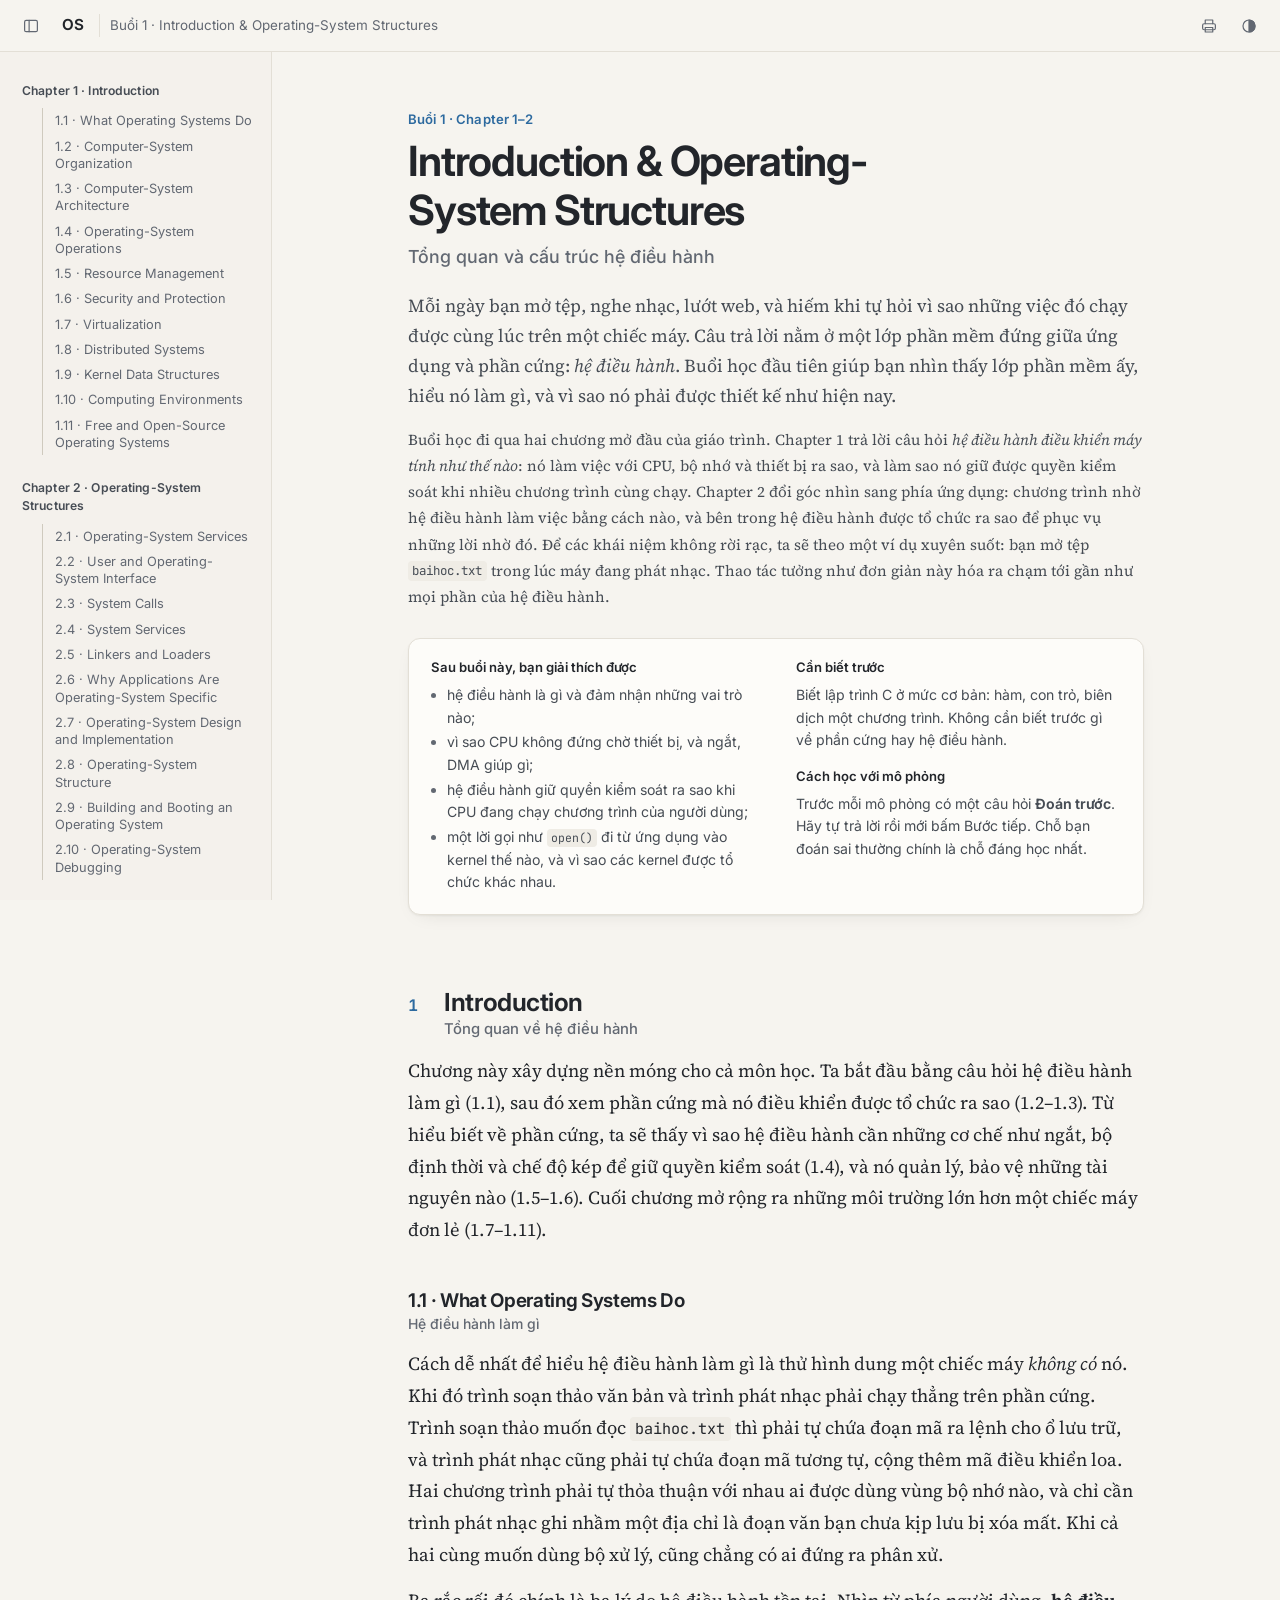
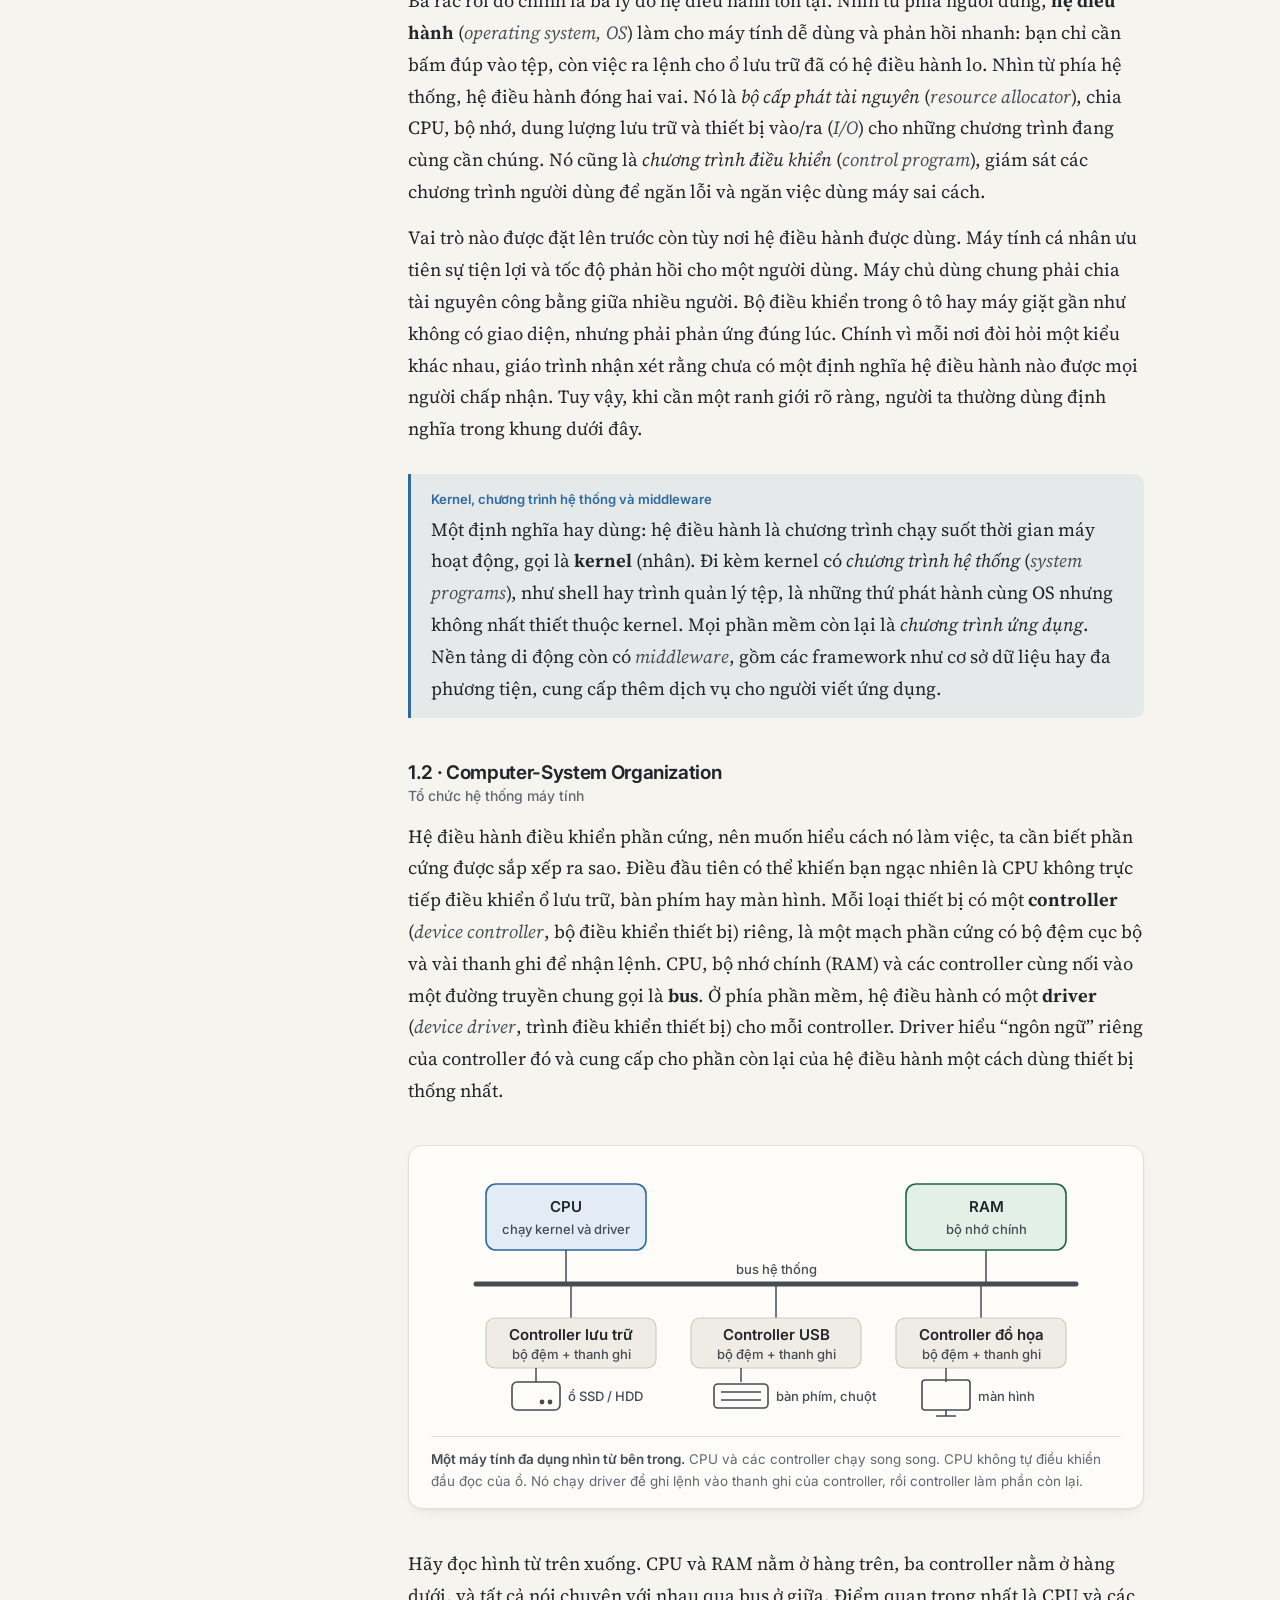
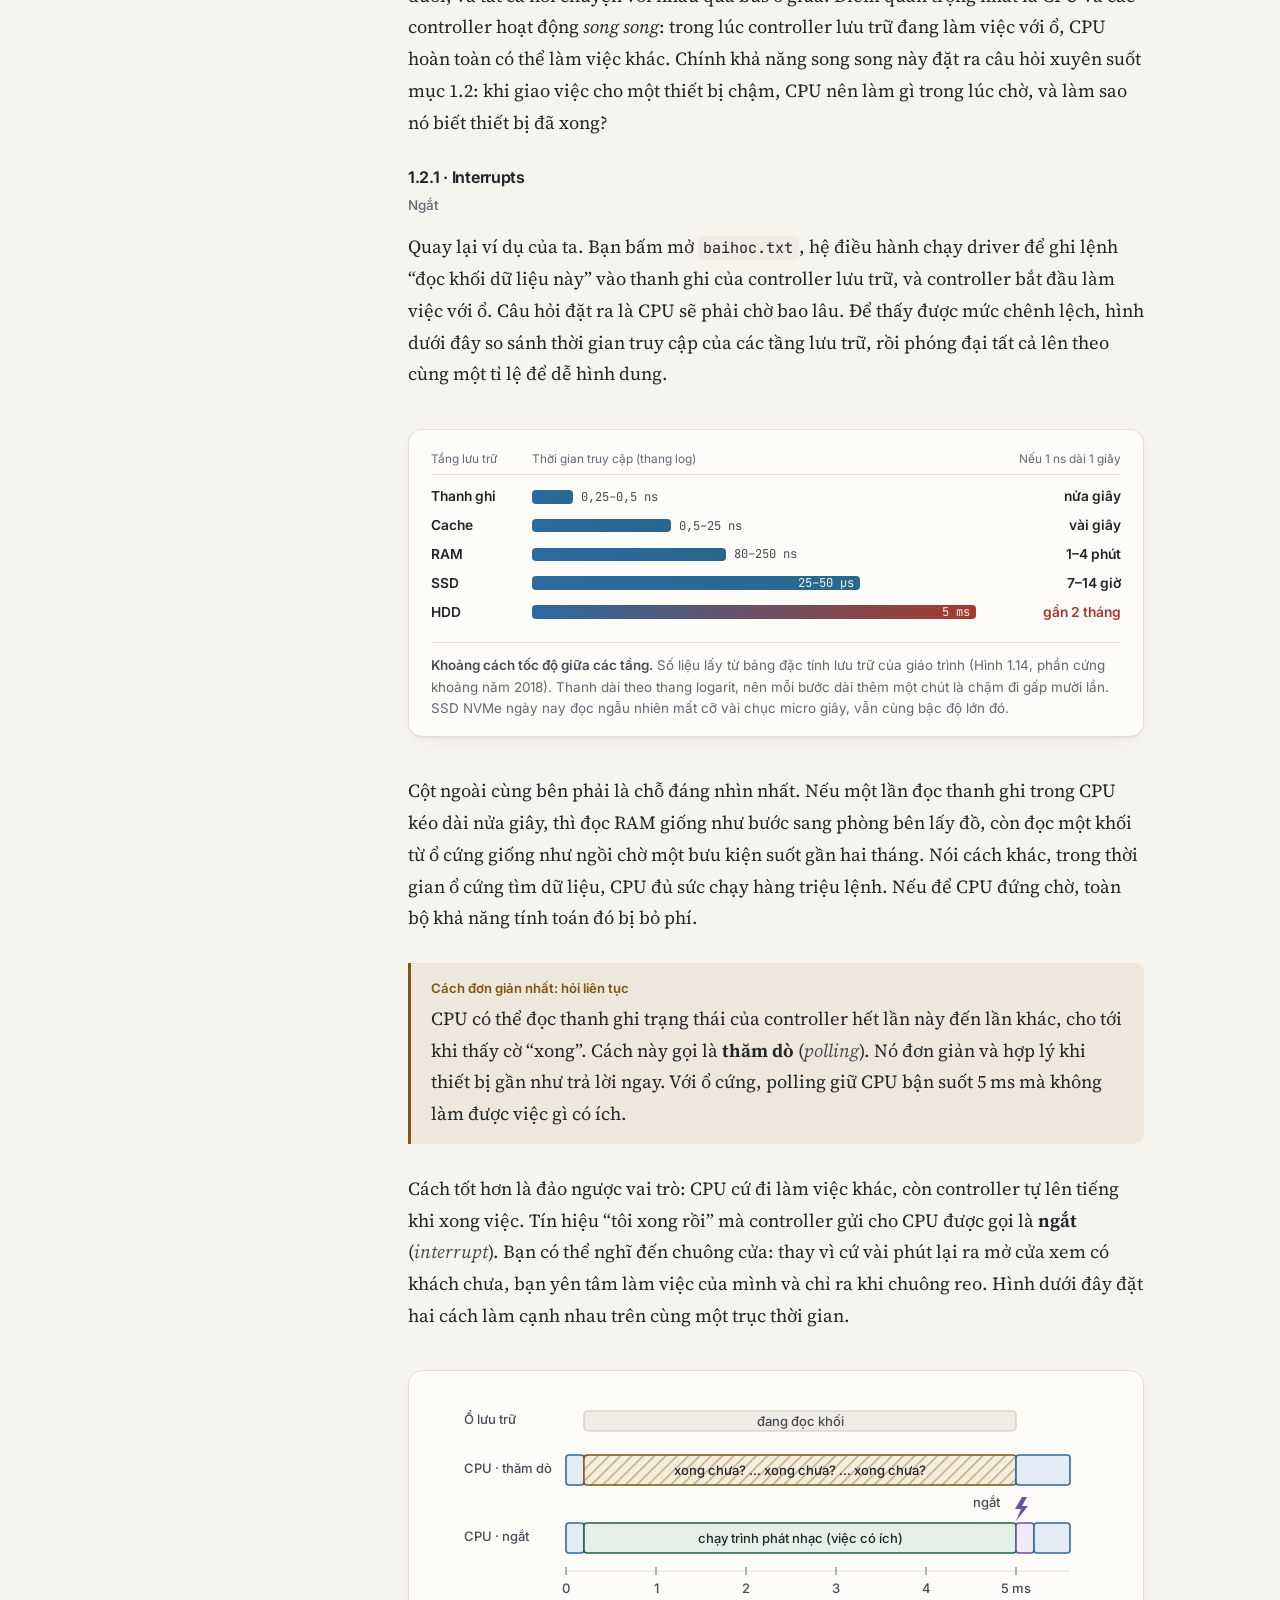
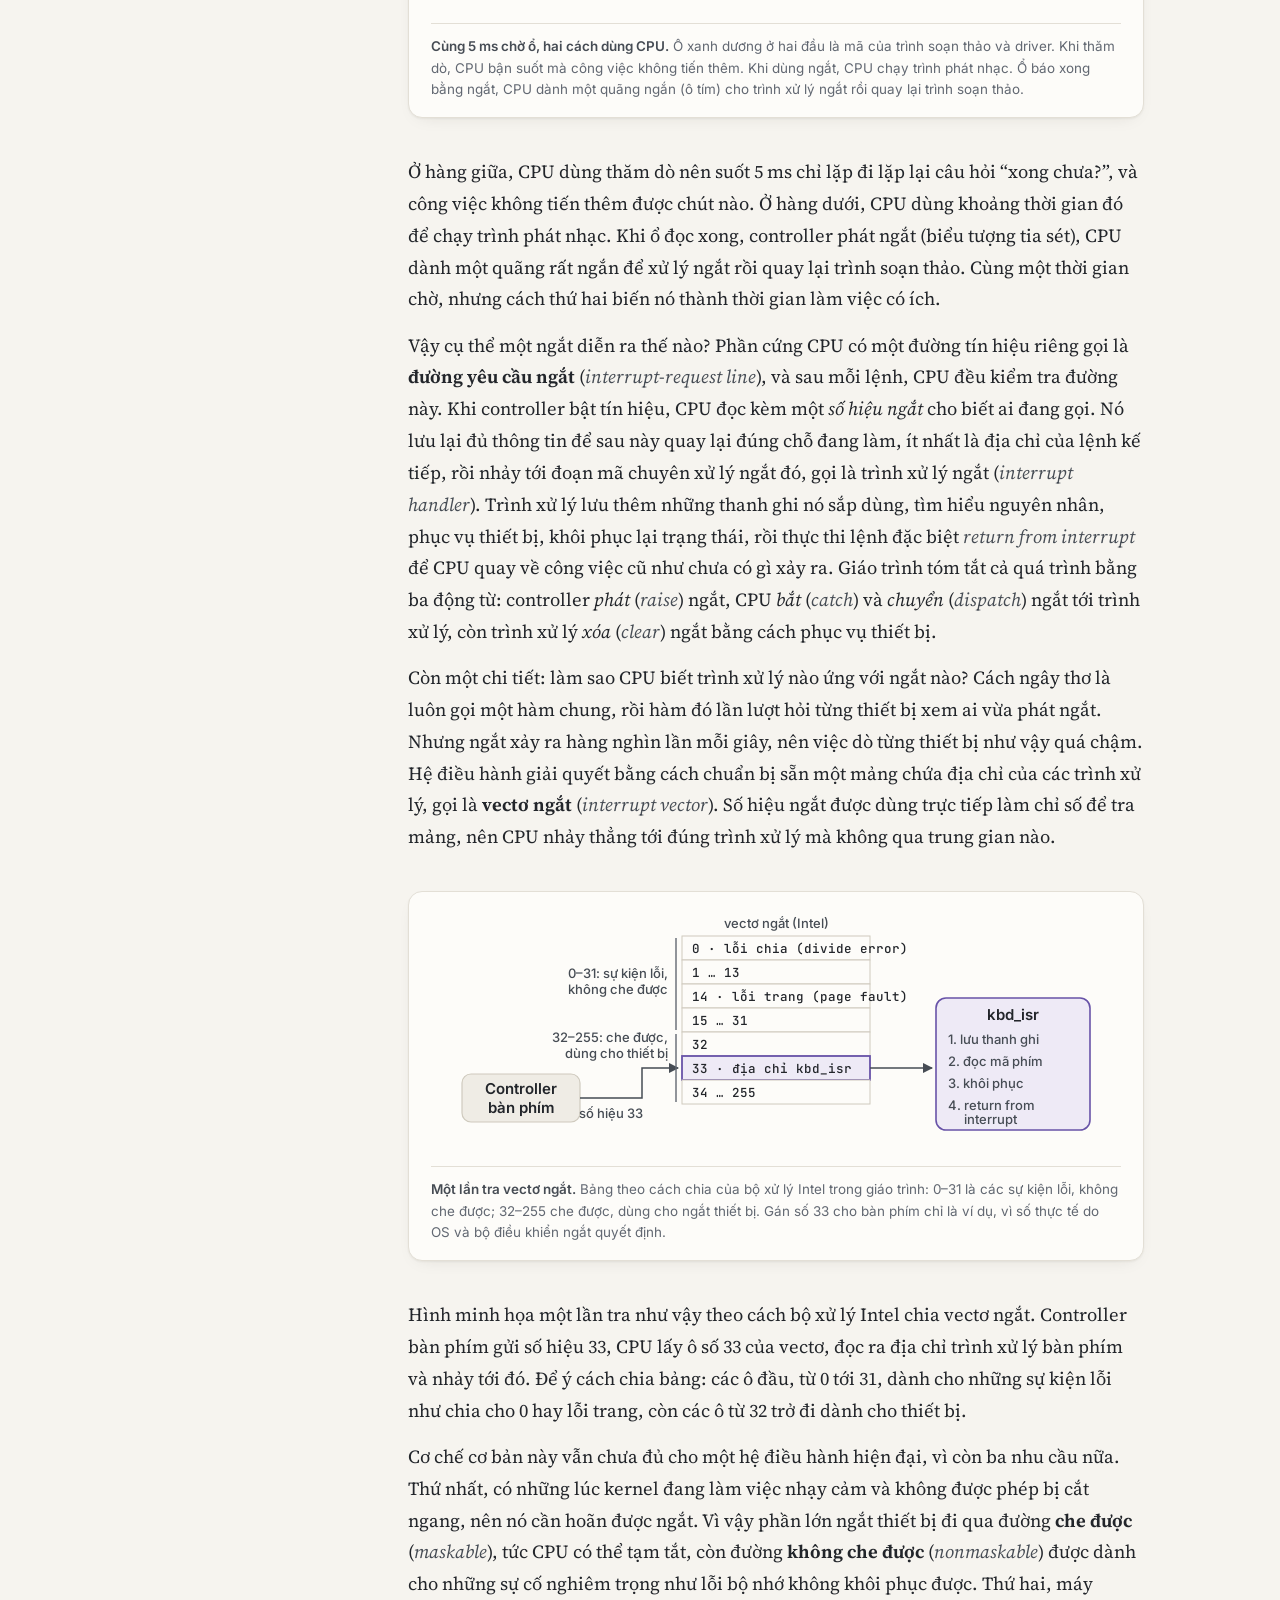
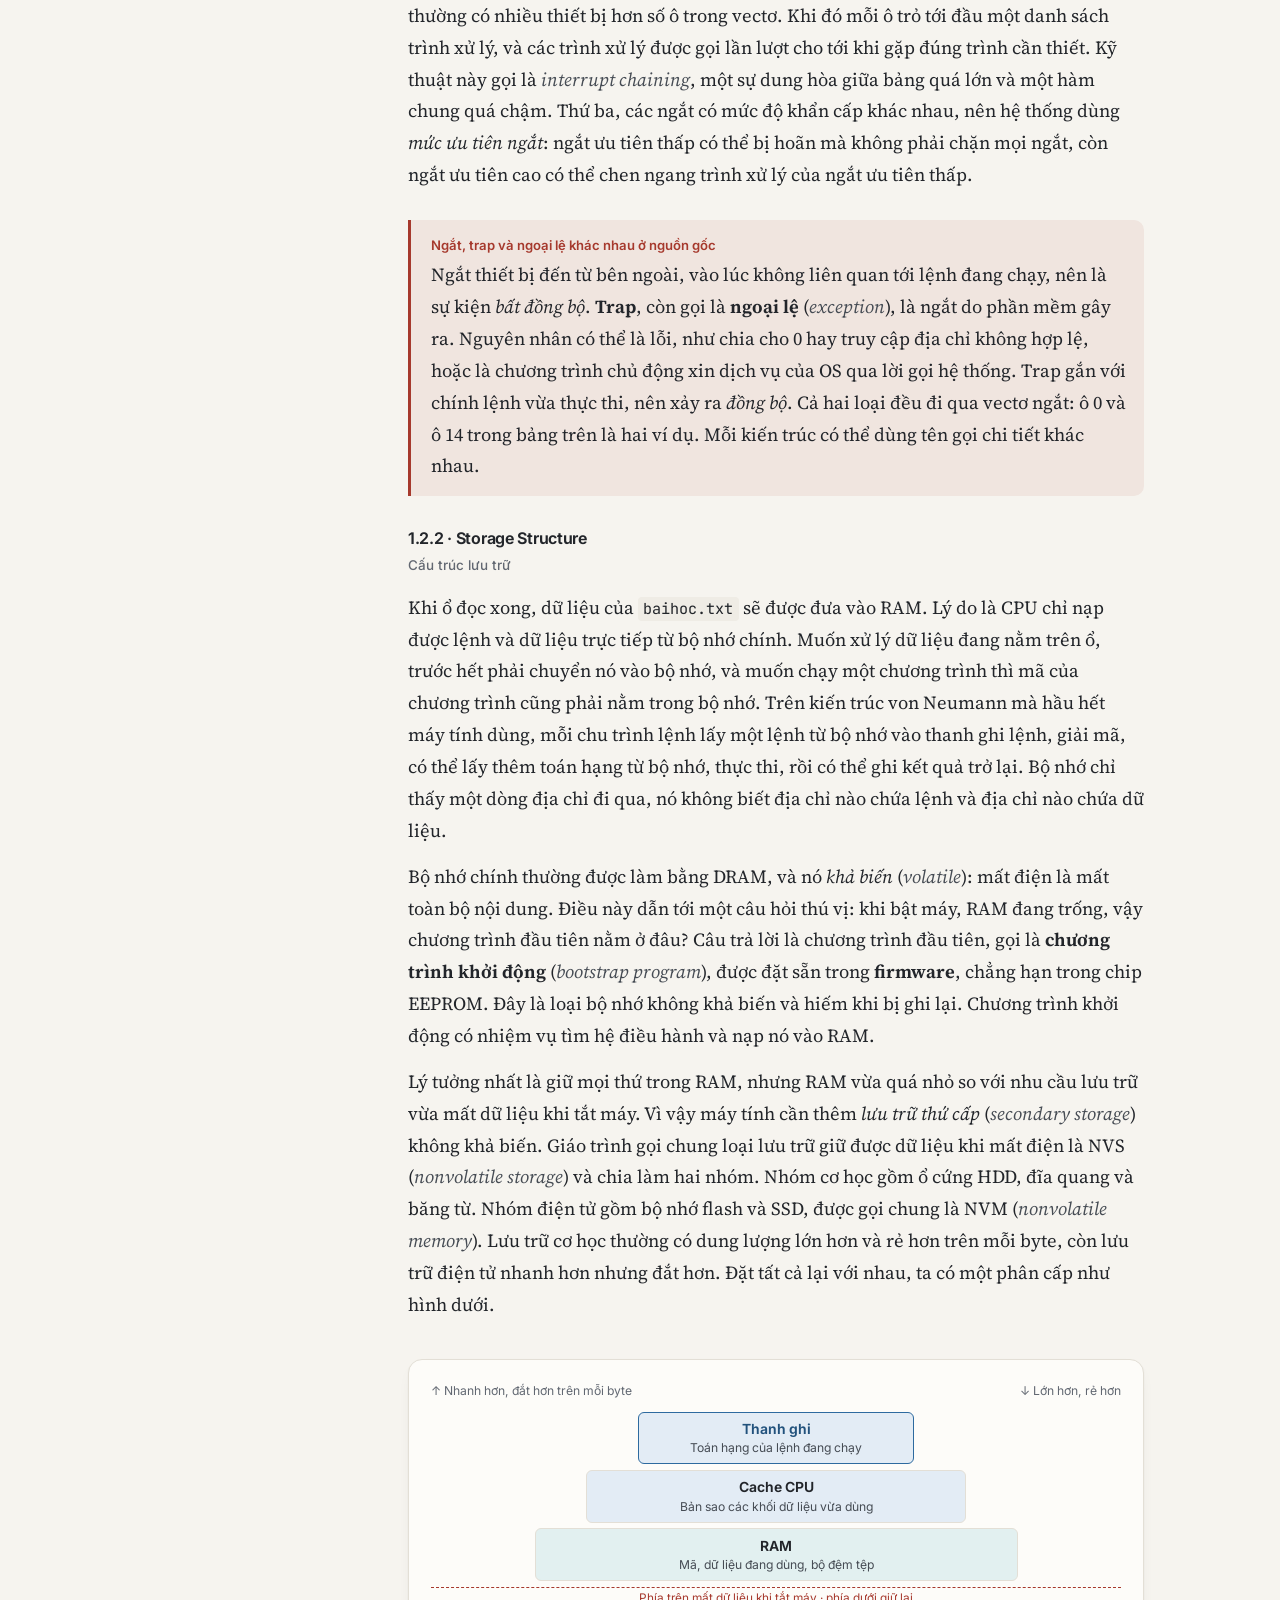
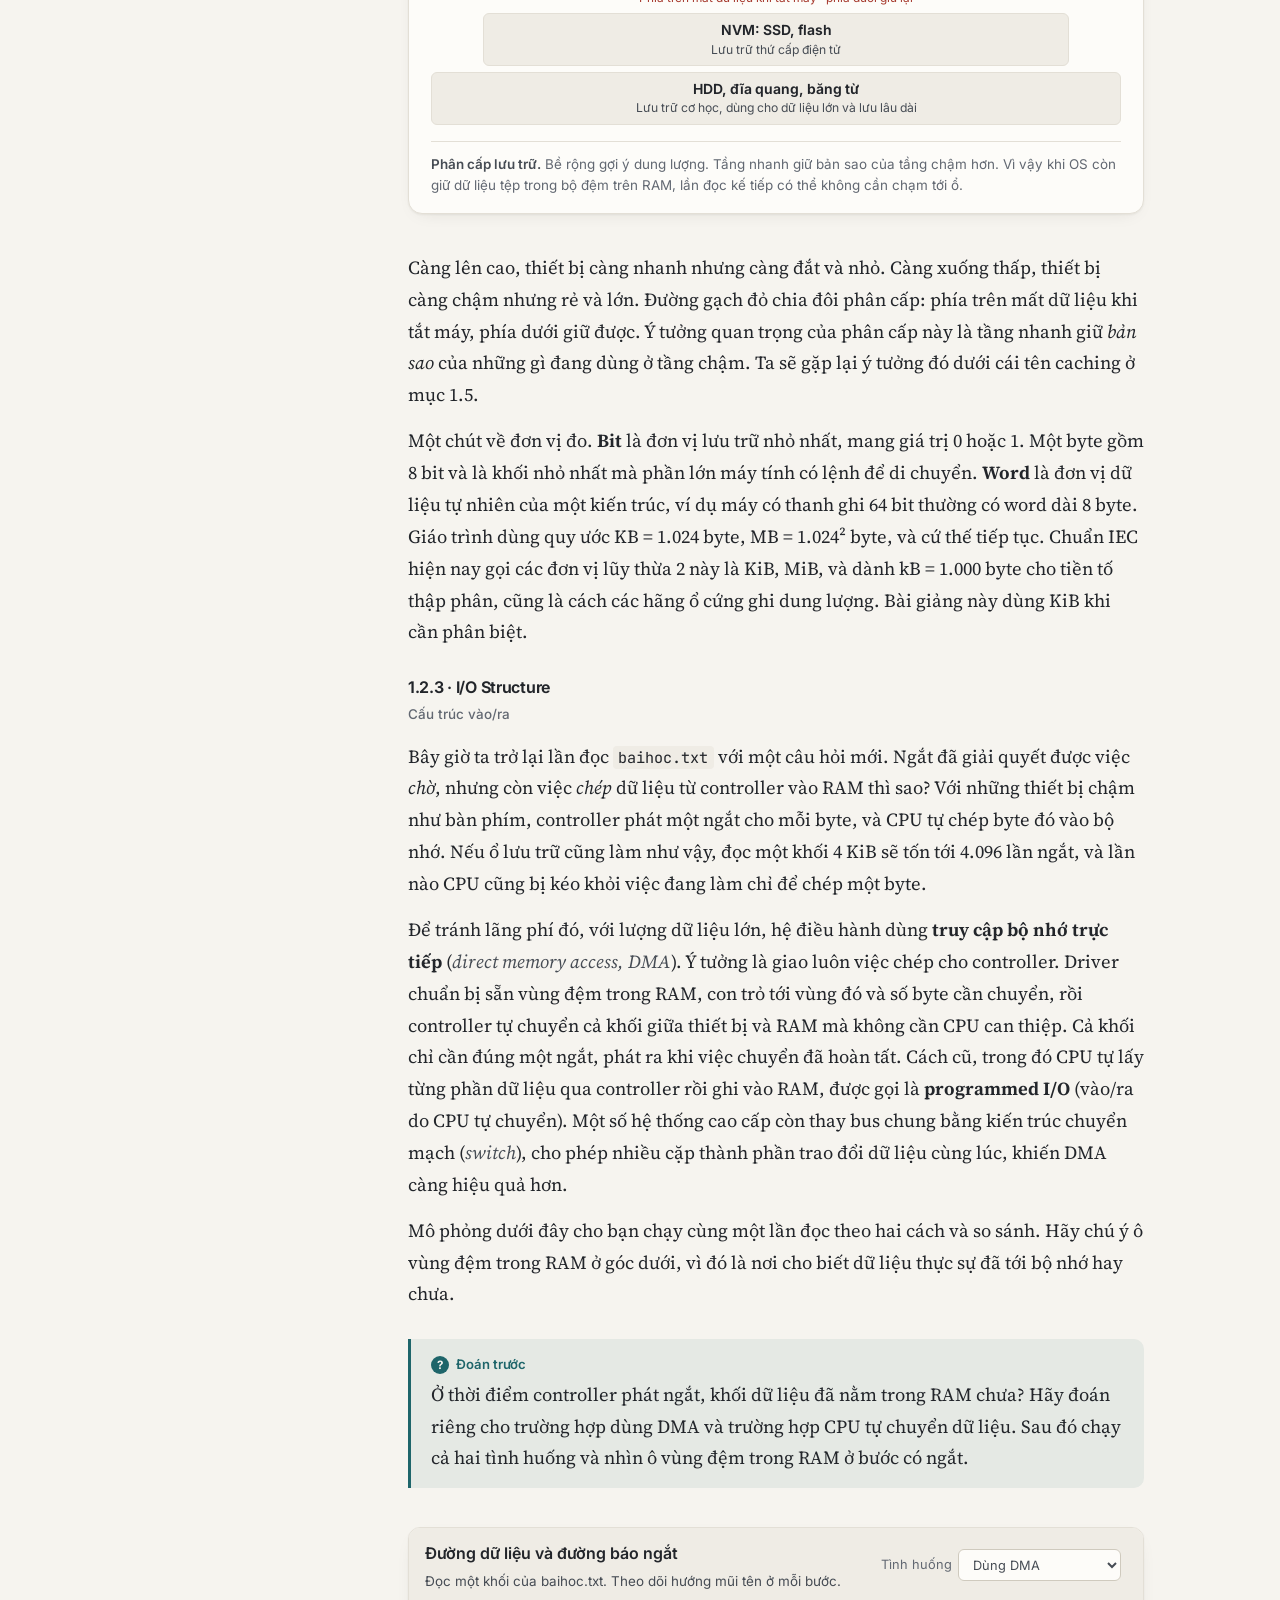
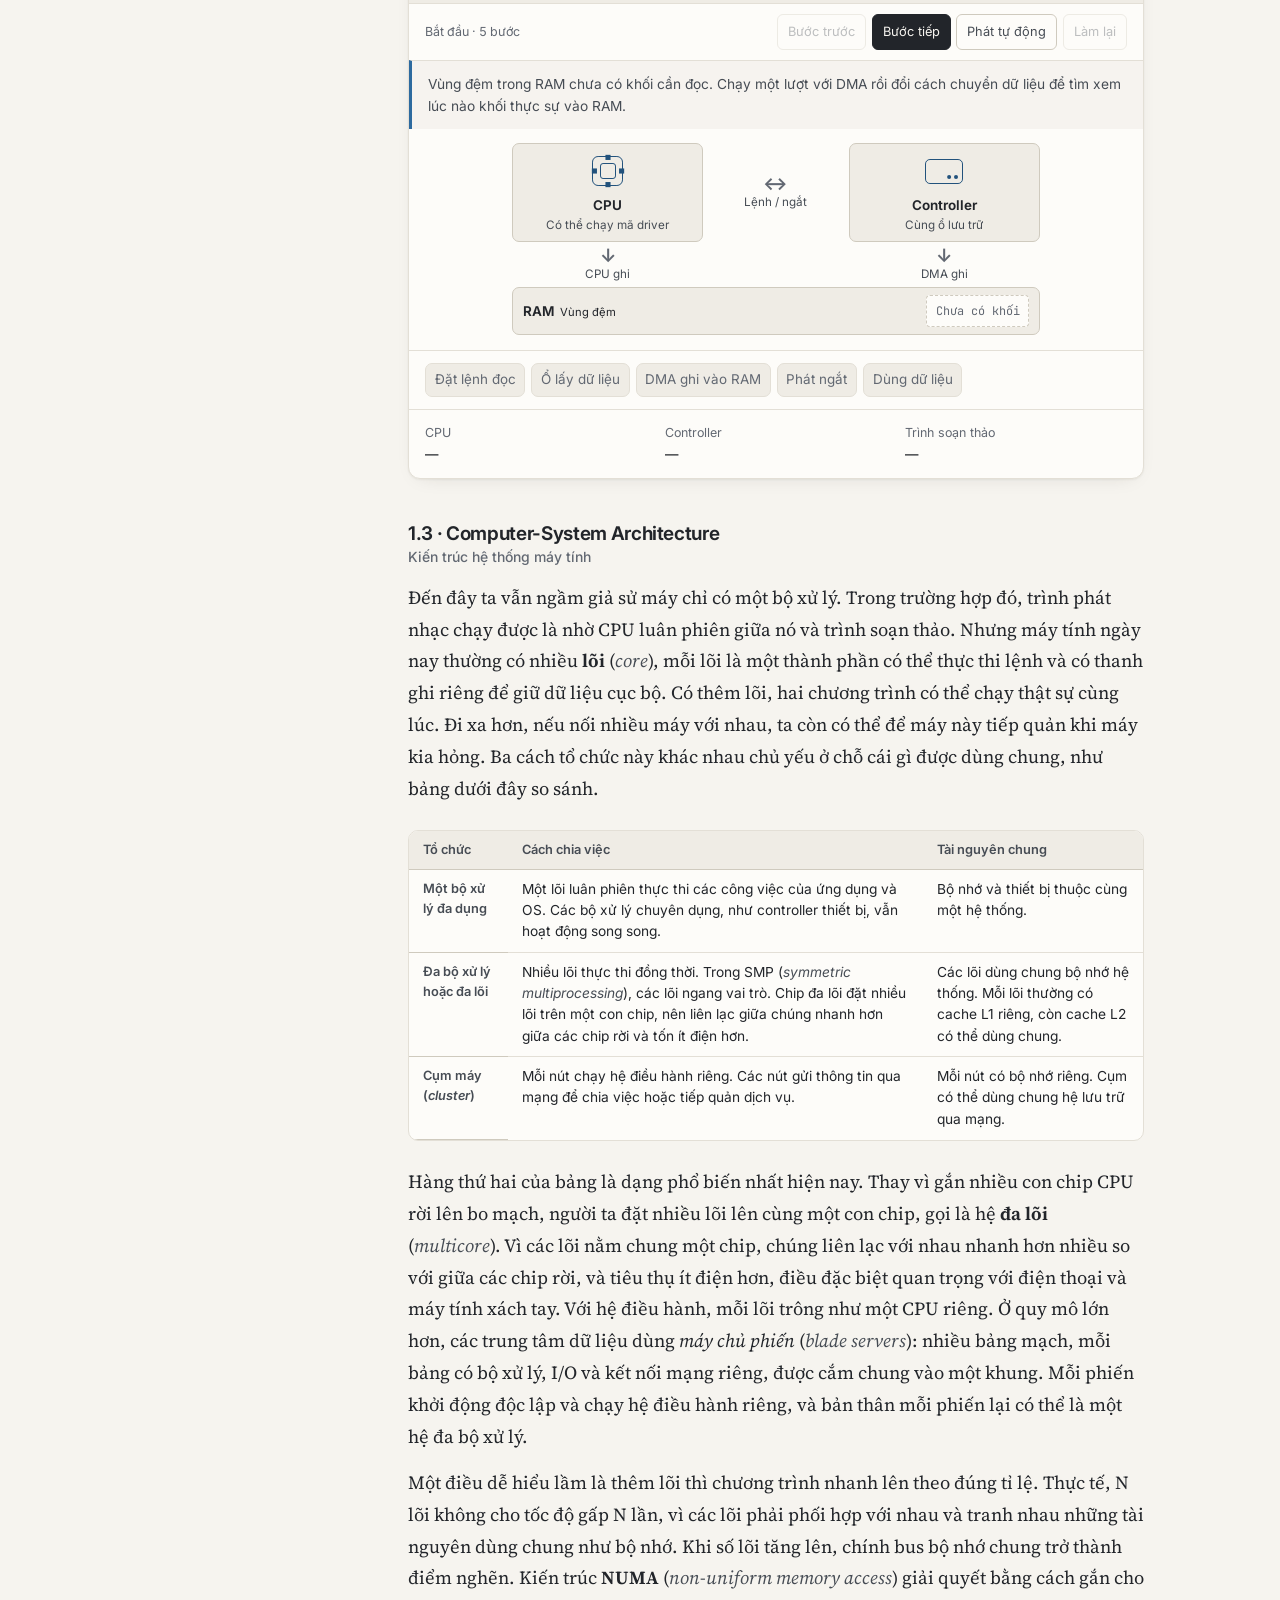
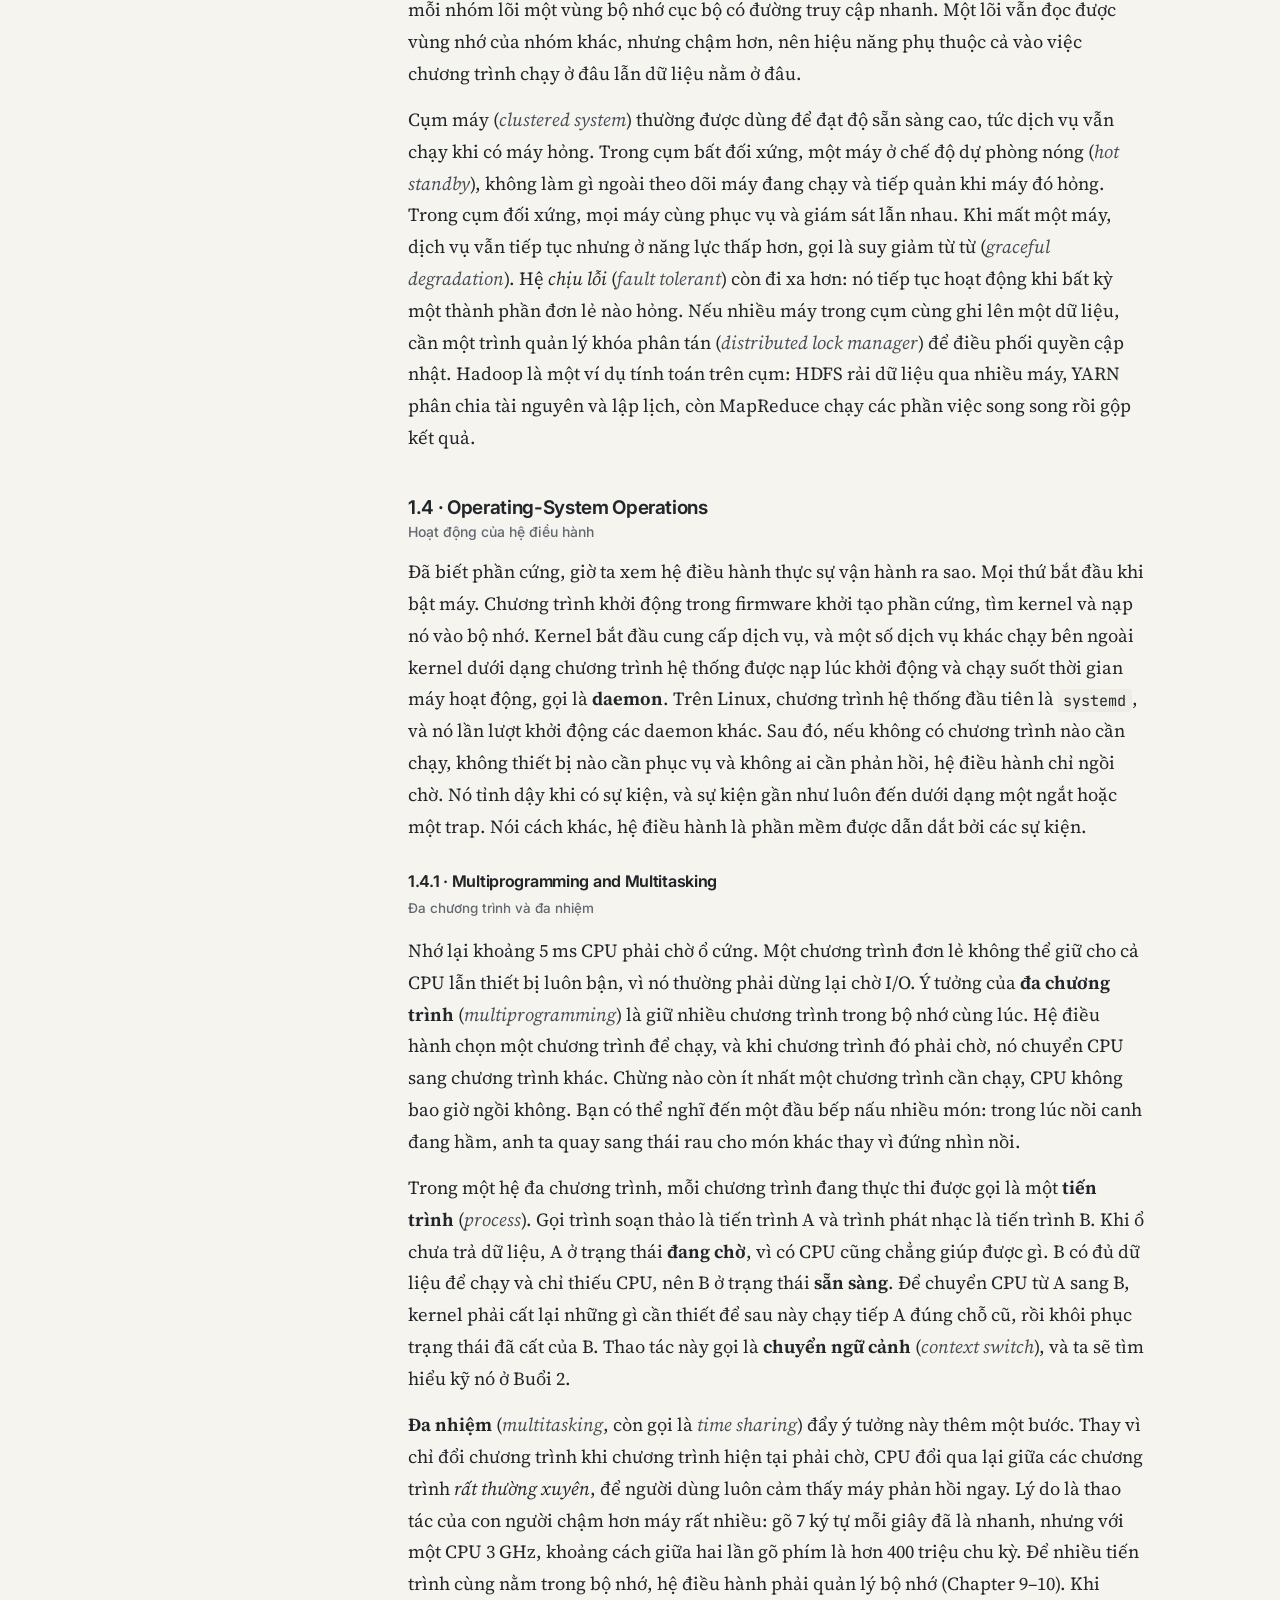
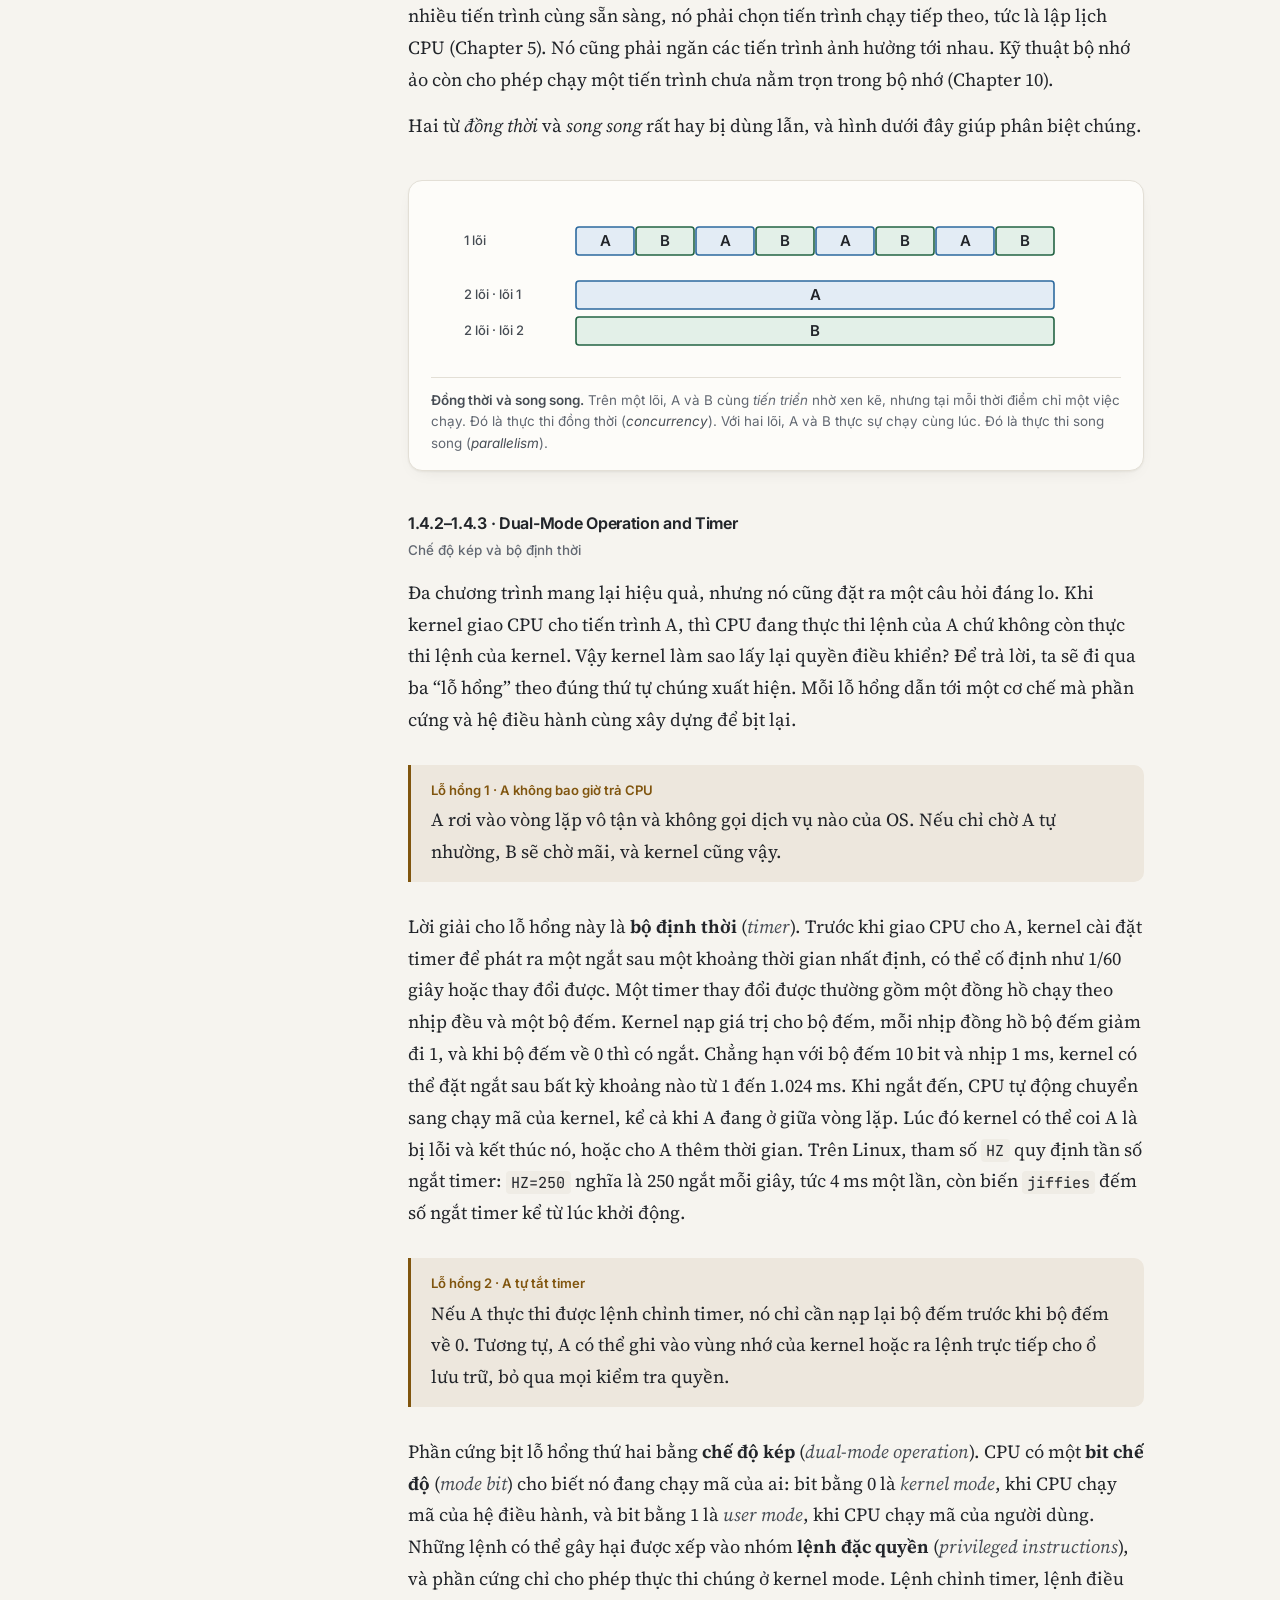
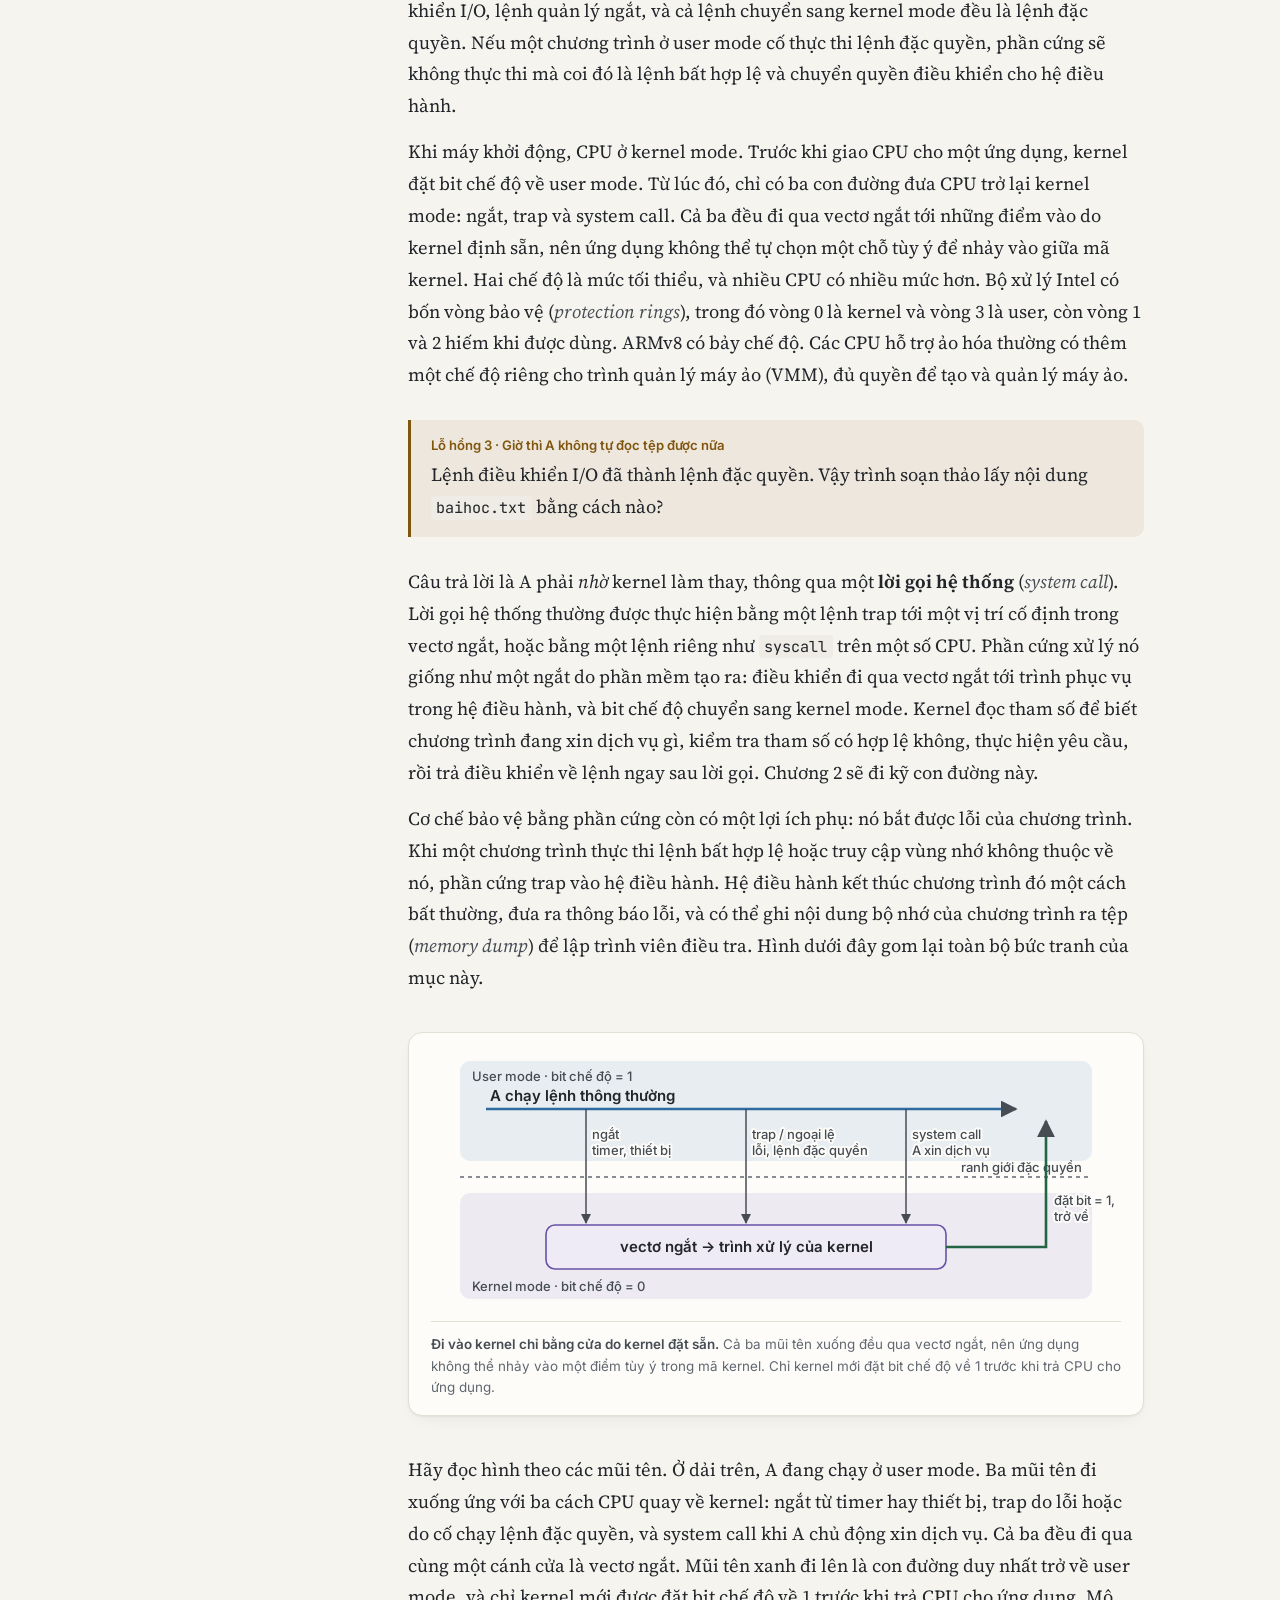
==== commit 04920042: "Rewrite course introduction page and close textbook coverage gaps - Turn index.html into a real intr" ====
--- a/buoi-1.html
+++ b/buoi-1.html
@@ -269,6 +269,7 @@
             <tr><th scope="row">Cụm máy (<span class="en">cluster</span>)</th><td>Mỗi nút chạy hệ điều hành riêng. Các nút gửi thông tin qua mạng để chia việc hoặc tiếp quản dịch vụ.</td><td>Mỗi nút có bộ nhớ riêng. Cụm có thể dùng chung hệ lưu trữ qua mạng.</td></tr>
           </tbody>
         </table></div>
+        <p>Hàng thứ hai của bảng là dạng phổ biến nhất hiện nay. Thay vì gắn nhiều con chip CPU rời lên bo mạch, người ta đặt nhiều lõi lên cùng một con chip, gọi là hệ <dfn>đa lõi</dfn> (<span class="en">multicore</span>). Vì các lõi nằm chung một chip, chúng liên lạc với nhau nhanh hơn nhiều so với giữa các chip rời, và tiêu thụ ít điện hơn, điều đặc biệt quan trọng với điện thoại và máy tính xách tay. Với hệ điều hành, mỗi lõi trông như một CPU riêng. Ở quy mô lớn hơn, các trung tâm dữ liệu dùng <em>máy chủ phiến</em> (<span class="en">blade servers</span>): nhiều bảng mạch, mỗi bảng có bộ xử lý, I/O và kết nối mạng riêng, được cắm chung vào một khung. Mỗi phiến khởi động độc lập và chạy hệ điều hành riêng, và bản thân mỗi phiến lại có thể là một hệ đa bộ xử lý.</p>
         <p>Một điều dễ hiểu lầm là thêm lõi thì chương trình nhanh lên theo đúng tỉ lệ. Thực tế, N lõi không cho tốc độ gấp N lần, vì các lõi phải phối hợp với nhau và tranh nhau những tài nguyên dùng chung như bộ nhớ. Khi số lõi tăng lên, chính bus bộ nhớ chung trở thành điểm nghẽn. Kiến trúc <dfn>NUMA</dfn> (<span class="en">non-uniform memory access</span>) giải quyết bằng cách gắn cho mỗi nhóm lõi một vùng bộ nhớ cục bộ có đường truy cập nhanh. Một lõi vẫn đọc được vùng nhớ của nhóm khác, nhưng chậm hơn, nên hiệu năng phụ thuộc cả vào việc chương trình chạy ở đâu lẫn dữ liệu nằm ở đâu.</p>
         <p>Cụm máy (<span class="en">clustered system</span>) thường được dùng để đạt độ sẵn sàng cao, tức dịch vụ vẫn chạy khi có máy hỏng. Trong cụm bất đối xứng, một máy ở chế độ dự phòng nóng (<span class="en">hot standby</span>), không làm gì ngoài theo dõi máy đang chạy và tiếp quản khi máy đó hỏng. Trong cụm đối xứng, mọi máy cùng phục vụ và giám sát lẫn nhau. Khi mất một máy, dịch vụ vẫn tiếp tục nhưng ở năng lực thấp hơn, gọi là suy giảm từ từ (<span class="en">graceful degradation</span>). Hệ <em>chịu lỗi</em> (<span class="en">fault tolerant</span>) còn đi xa hơn: nó tiếp tục hoạt động khi bất kỳ một thành phần đơn lẻ nào hỏng. Nếu nhiều máy trong cụm cùng ghi lên một dữ liệu, cần một trình quản lý khóa phân tán (<span class="en">distributed lock manager</span>) để điều phối quyền cập nhật. Hadoop là một ví dụ tính toán trên cụm: HDFS rải dữ liệu qua nhiều máy, YARN phân chia tài nguyên và lập lịch, còn MapReduce chạy các phần việc song song rồi gộp kết quả.</p>
 
@@ -403,6 +404,7 @@
         <p>Điện toán đám mây (<span class="en">cloud computing</span>) cung cấp tài nguyên tính toán, lưu trữ và ứng dụng dưới dạng dịch vụ qua mạng. Có ba mức dịch vụ chính: SaaS cung cấp ứng dụng hoàn chỉnh, PaaS cung cấp nền tảng để triển khai mã, và IaaS cung cấp hạ tầng như máy chủ ảo hay dung lượng lưu trữ. Đám mây có thể là công cộng, riêng, hoặc kết hợp cả hai. Ở đầu kia của phổ là các hệ nhúng thời gian thực, nơi một kết quả đúng nhưng đến muộn vẫn bị coi là sai. Với hệ thời gian thực cứng (<span class="en">hard real-time</span>), trễ hạn là lỗi của cả hệ thống. Với hệ thời gian thực mềm, trễ hạn chỉ làm giảm chất lượng, ví dụ video bị giật.</p>
 
         <h3 id="muc-1-11">1.11 · Free and Open-Source Operating Systems <span class="vi">Hệ điều hành tự do và mã nguồn mở</span></h3>
+        <p>Câu chuyện bắt đầu từ thời kỳ đầu của máy tính, khi phần mềm thường được phát hành kèm mã nguồn và người dùng thoải mái sửa đổi, chia sẻ cho nhau. Về sau, các công ty muốn bảo vệ sản phẩm nên chỉ phát hành tệp nhị phân và giới hạn quyền sửa đổi. Để phản ứng lại xu hướng đó, năm 1984 Richard Stallman khởi động dự án GNU nhằm xây dựng một hệ điều hành tương thích UNIX hoàn toàn tự do, và năm 1985 thành lập Tổ chức Phần mềm Tự do (<span class="en">Free Software Foundation</span>). Đến năm 1991, Linus Torvalds phát hành kernel Linux, và khi ghép với các công cụ GNU, thế giới lần đầu có một hệ điều hành đầy đủ mà ai cũng được dùng, đọc và sửa.</p>
         <p>Với người học, hệ điều hành mã nguồn mở là một món quà: bạn có thể lần từ một hành vi quan sát được ở bên ngoài vào tận cơ chế cài đặt bên trong, điều mà mã nhị phân đóng không cho phép. Phong trào phần mềm tự do, khởi đầu từ dự án GNU, nhấn mạnh quyền được dùng, nghiên cứu, sửa đổi và phân phối lại phần mềm. Giấy phép GPL dùng nguyên tắc <span class="en">copyleft</span>: bản phái sinh khi được phân phối phải giữ nguyên những quyền đó. Giấy phép BSD thoáng hơn, cho phép tái sử dụng rộng rãi, kể cả trong phần mềm đóng.</p>
         <p>Cần phân biệt: Linux chỉ là một kernel, còn một bản phân phối GNU/Linux ghép kernel đó với công cụ hệ thống và các gói phần mềm. FreeBSD, NetBSD và OpenBSD thuộc họ BSD, và lõi Darwin của macOS cũng dựa một phần vào BSD. Solaris là một hệ UNIX thương mại, từng được mở mã thành OpenSolaris. Khi học, máy ảo ở mục 1.7 là công cụ rất tiện: bạn có thể cài một hệ thống, quan sát một hành vi, rồi lần tìm cơ chế trong mã nguồn mà không sợ làm hỏng máy thật.</p>
 
@@ -603,7 +605,7 @@
         <details class="quiz"><summary><span class="q">14. Lần đọc sau nhanh hơn lần đầu. Làm sao kiểm tra giả thuyết do cache?</span></summary><div class="ans"><p>Đọc lại cùng dữ liệu trong điều kiện tương đương, đo thời gian system call và đối chiếu dấu vết I/O thiết bị. Nếu lượt sau hoàn tất nhanh và không phát yêu cầu đọc ở thiết bị, kết quả ủng hộ giả thuyết dữ liệu đã được đệm trong RAM.</p></div></details>
         <h3 id="thuat-ngu">Glossary <span class="vi">Bảng thuật ngữ Anh–Việt</span></h3>
         <p>Các thuật ngữ được định nghĩa trong buổi học, sắp theo tên tiếng Anh. Cột cuối dẫn về mục nơi thuật ngữ xuất hiện lần đầu.</p>
-        <details class="quiz glossary"><summary><span class="q">Mở bảng 59 thuật ngữ</span></summary><div class="ans">
+        <details class="quiz glossary"><summary><span class="q">Mở bảng 60 thuật ngữ</span></summary><div class="ans">
           <div class="tbl-wrap"><table class="tbl glossary-table">
             <thead><tr><th scope="col">Thuật ngữ</th><th scope="col">Tiếng Việt</th><th scope="col">Mục</th></tr></thead>
             <tbody>
@@ -643,6 +645,7 @@
               <tr><th scope="row" lang="en">miss</th><td>trượt</td><td><a href="#muc-1-5">1.5</a></td></tr>
               <tr><th scope="row" lang="en">mode bit</th><td>bit chế độ</td><td><a href="#muc-1-4-2">1.4.2–1.4.3</a></td></tr>
               <tr><th scope="row" lang="en">monolithic</th><td>nguyên khối</td><td><a href="#muc-2-8">2.8</a></td></tr>
+              <tr><th scope="row" lang="en">multicore</th><td>đa lõi</td><td><a href="#muc-1-3">1.3</a></td></tr>
               <tr><th scope="row" lang="en">multiprogramming</th><td>đa chương trình</td><td><a href="#muc-1-4-1">1.4.1</a></td></tr>
               <tr><th scope="row" lang="en">multitasking</th><td>đa nhiệm</td><td><a href="#muc-1-4-1">1.4.1</a></td></tr>
               <tr><th scope="row" lang="en">non-uniform memory access (NUMA)</th><td>truy cập bộ nhớ không đồng nhất</td><td><a href="#muc-1-3">1.3</a></td></tr>
--- a/assets/style.css
+++ b/assets/style.css
@@ -763,3 +763,8 @@
 h4 .vi{font-size:.84em}
 .toc a{line-height:1.35;padding:4px 0}
 .teaching-svg tspan.sub{font-size:.72em;baseline-shift:sub}
+/* Trang giới thiệu */
+.home h2.home-section{display:block;font-size:1.35rem;margin:3rem 0 .8rem}
+.home h2.home-section+p{margin-top:0}
+.home .fig .teaching-svg .map-box rect{fill:var(--surface);stroke:var(--violet);stroke-width:1.4}
+.course-plan span{display:block;margin:.1rem 0 0}
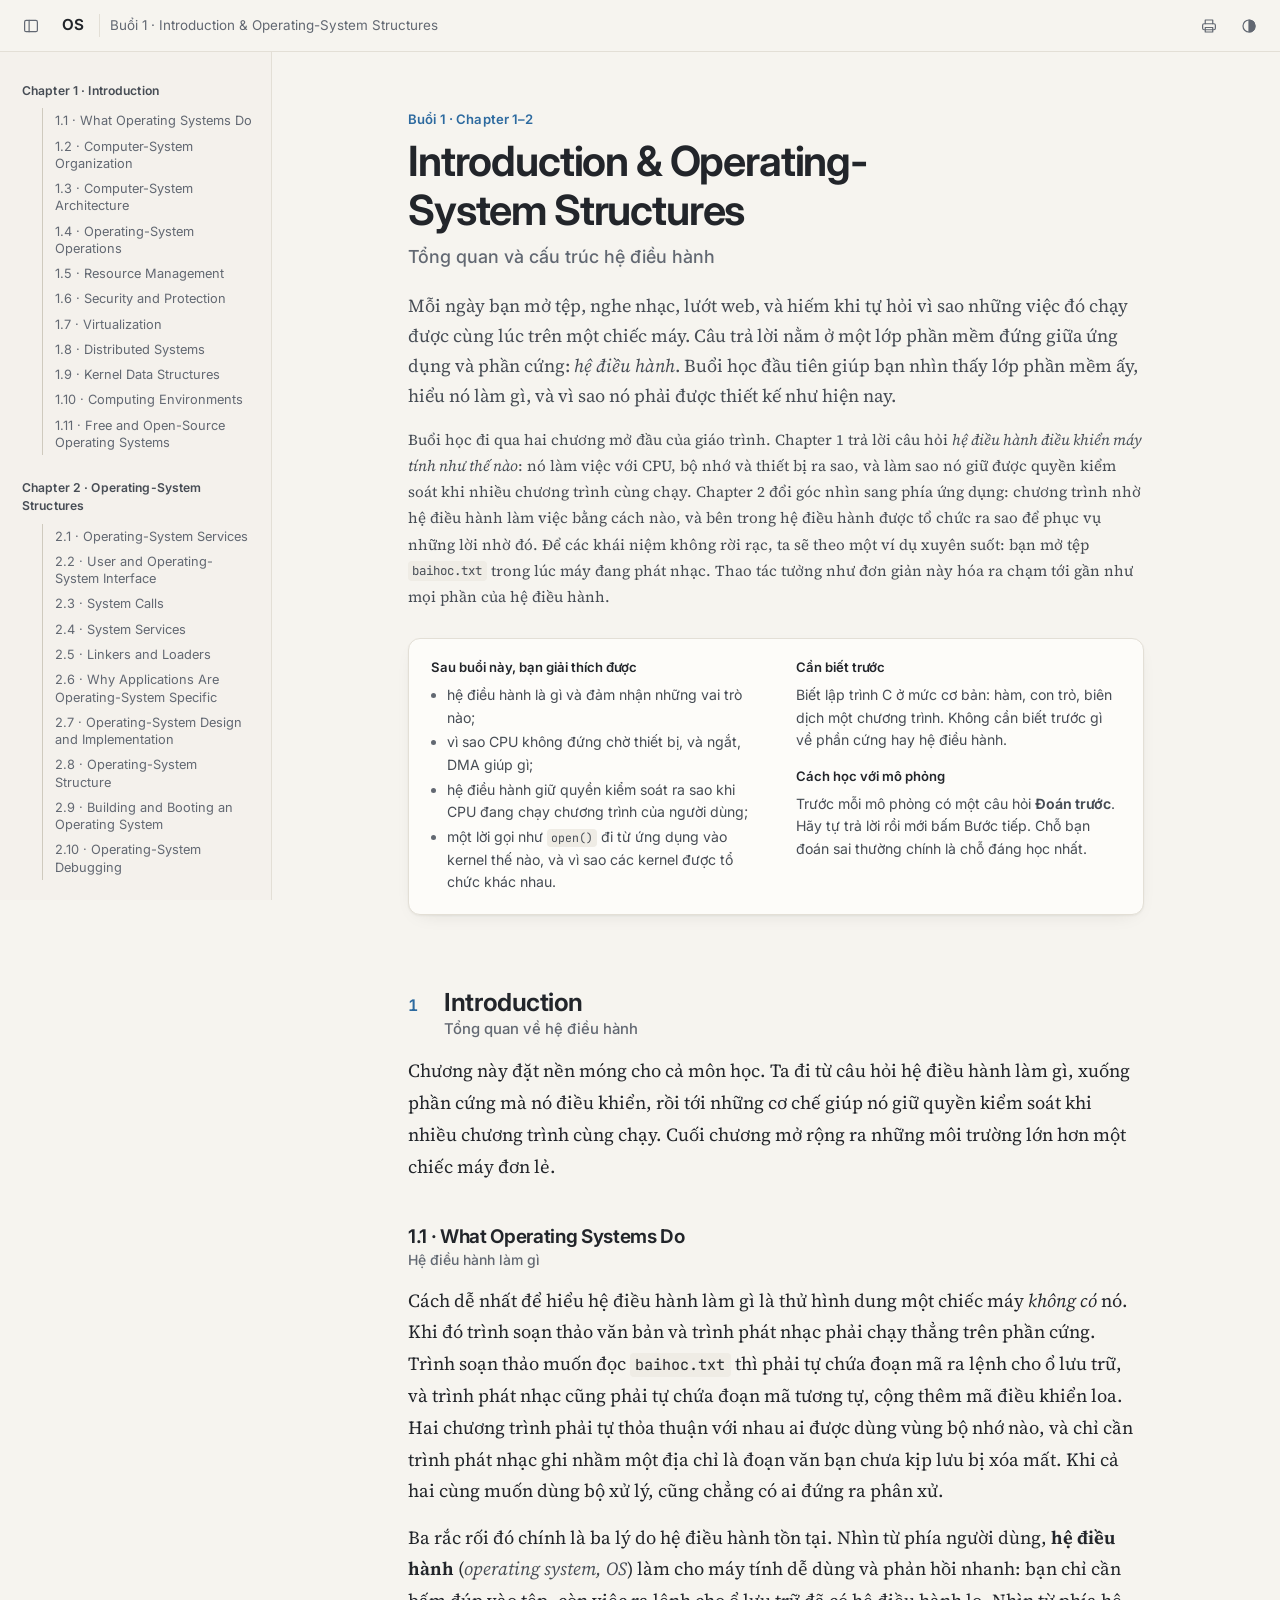
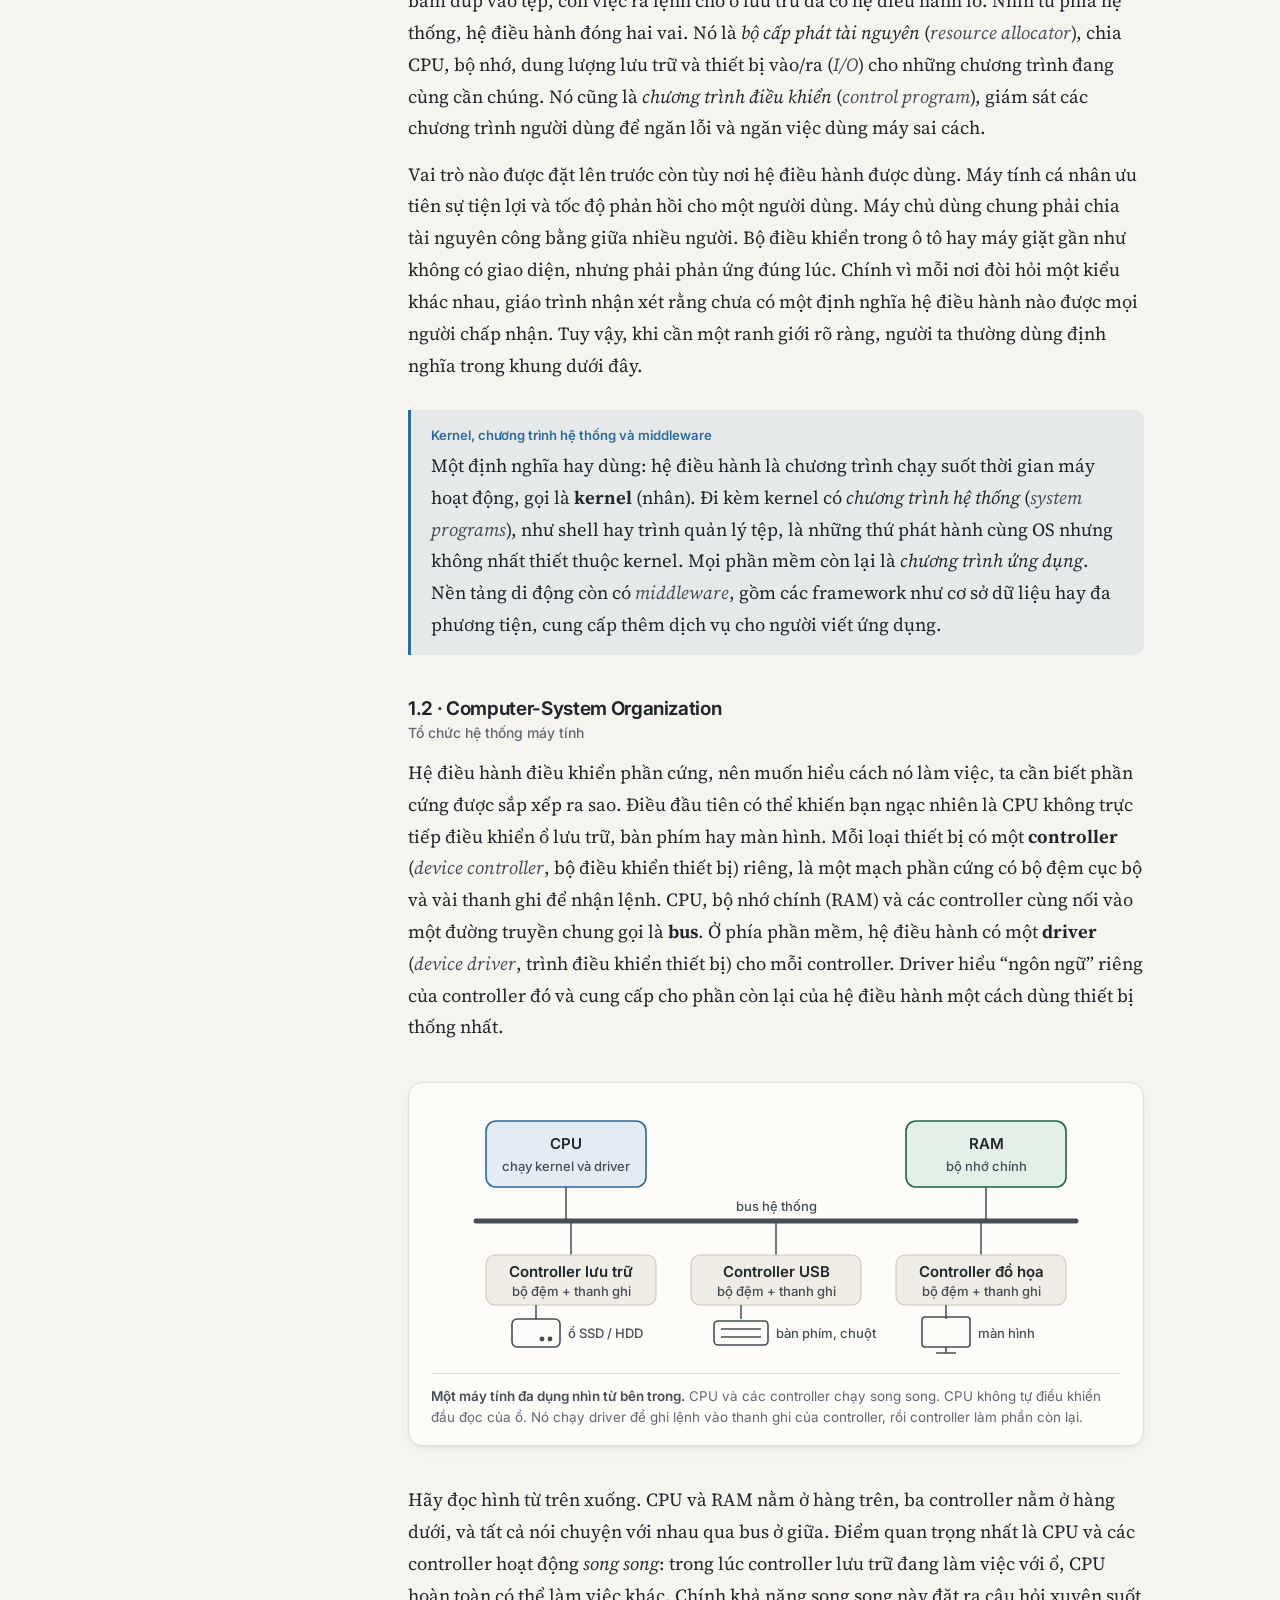
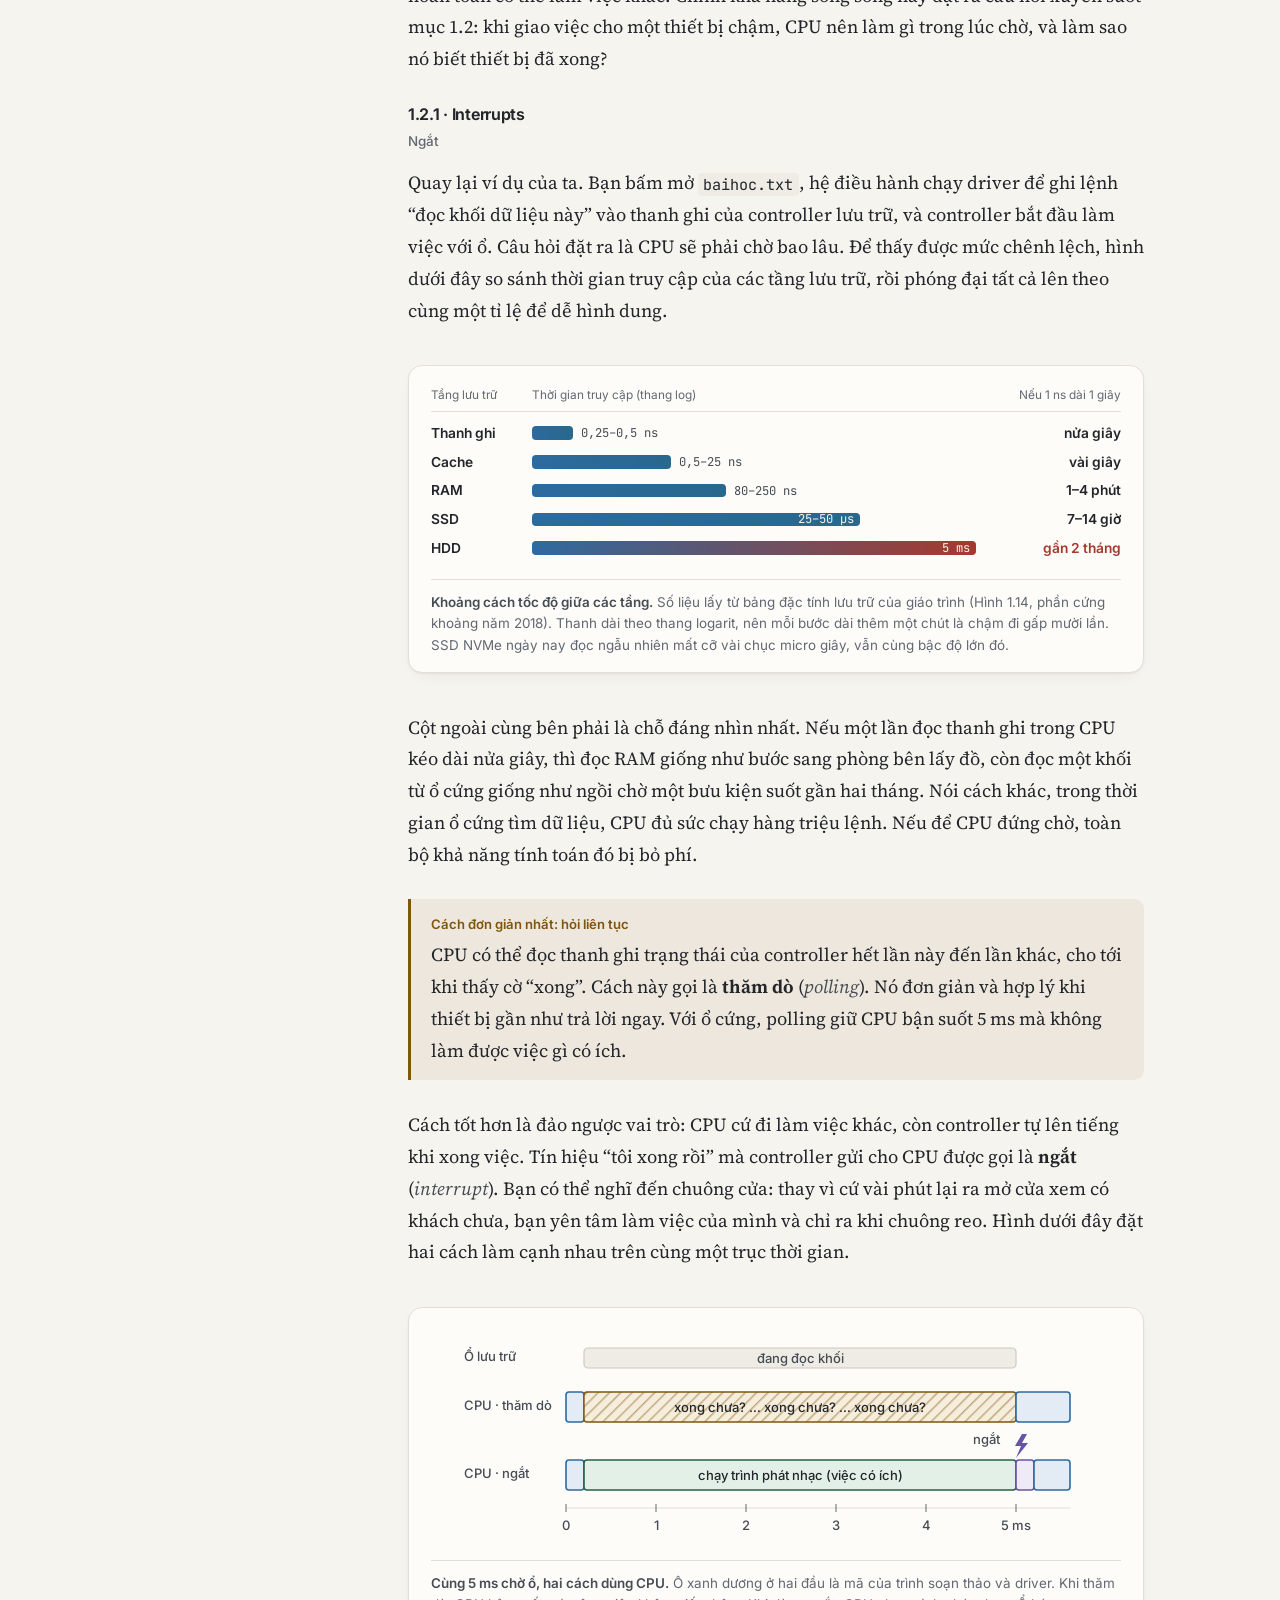
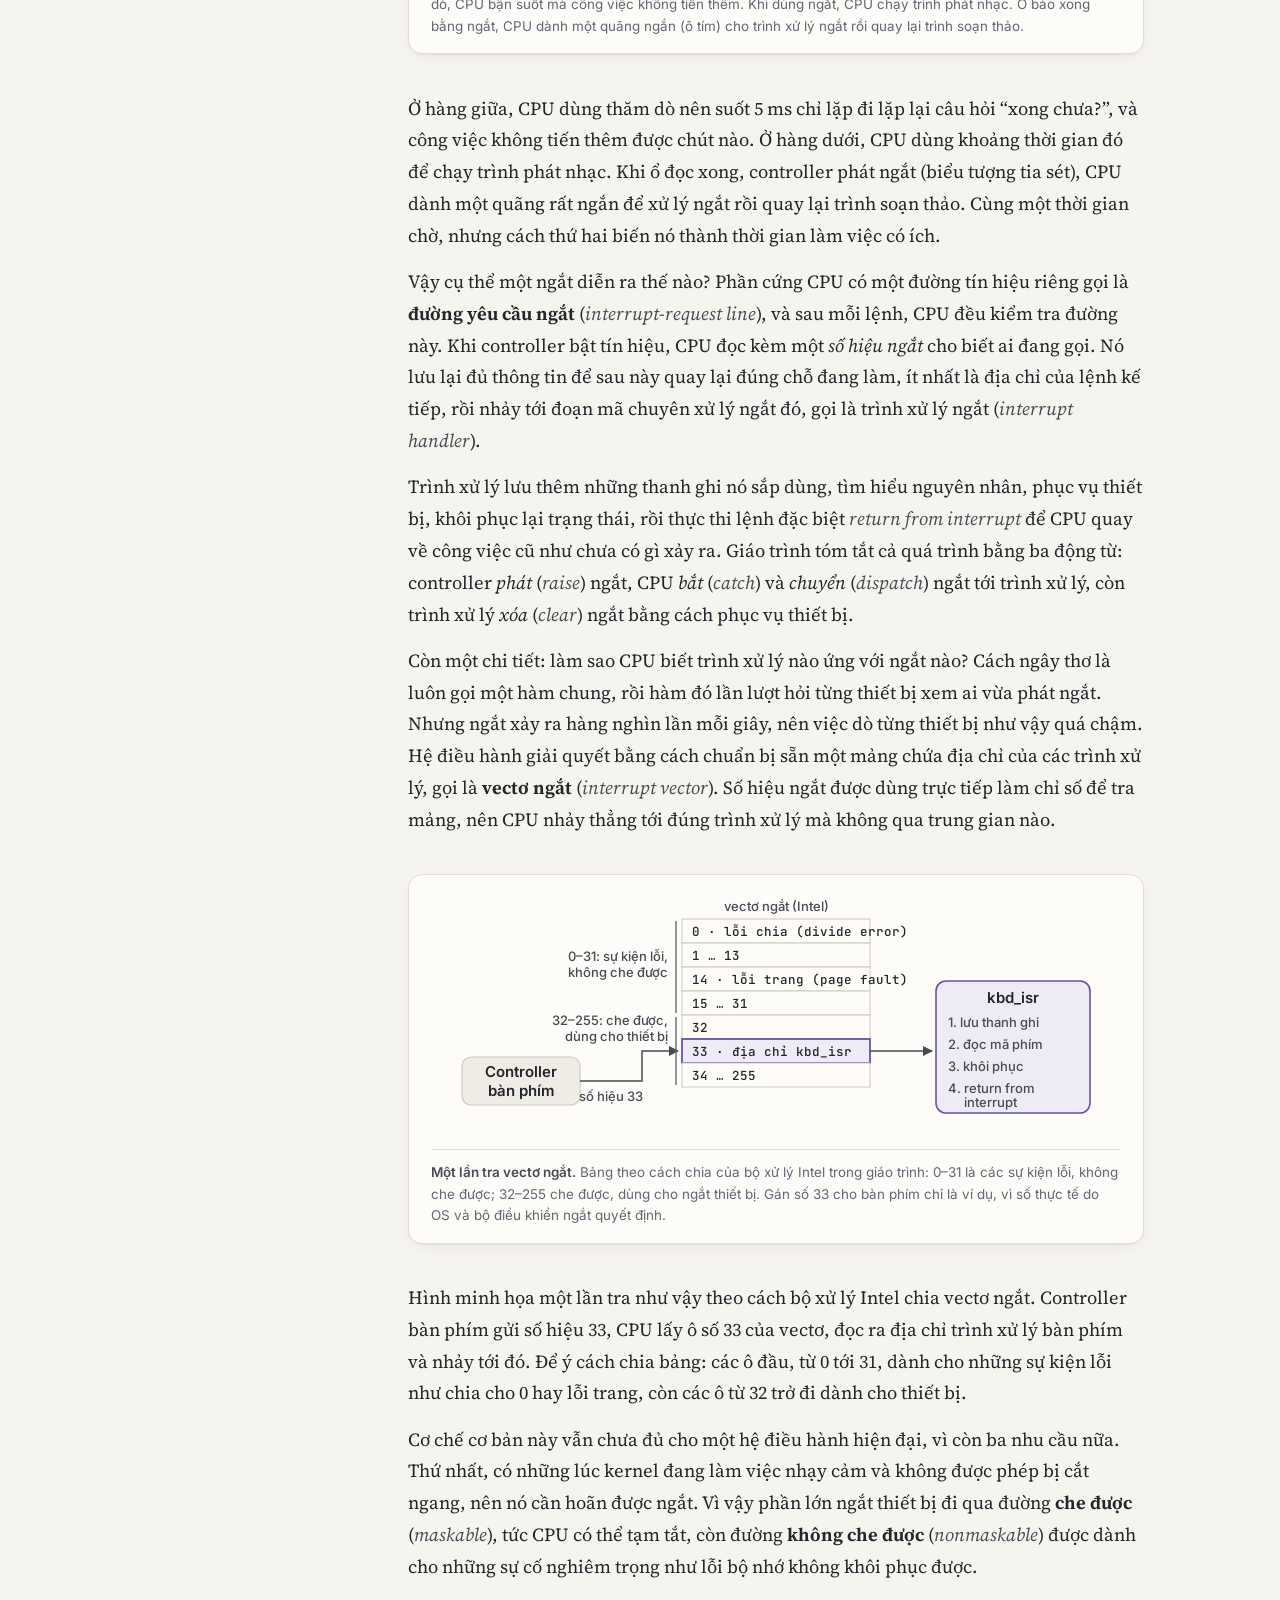
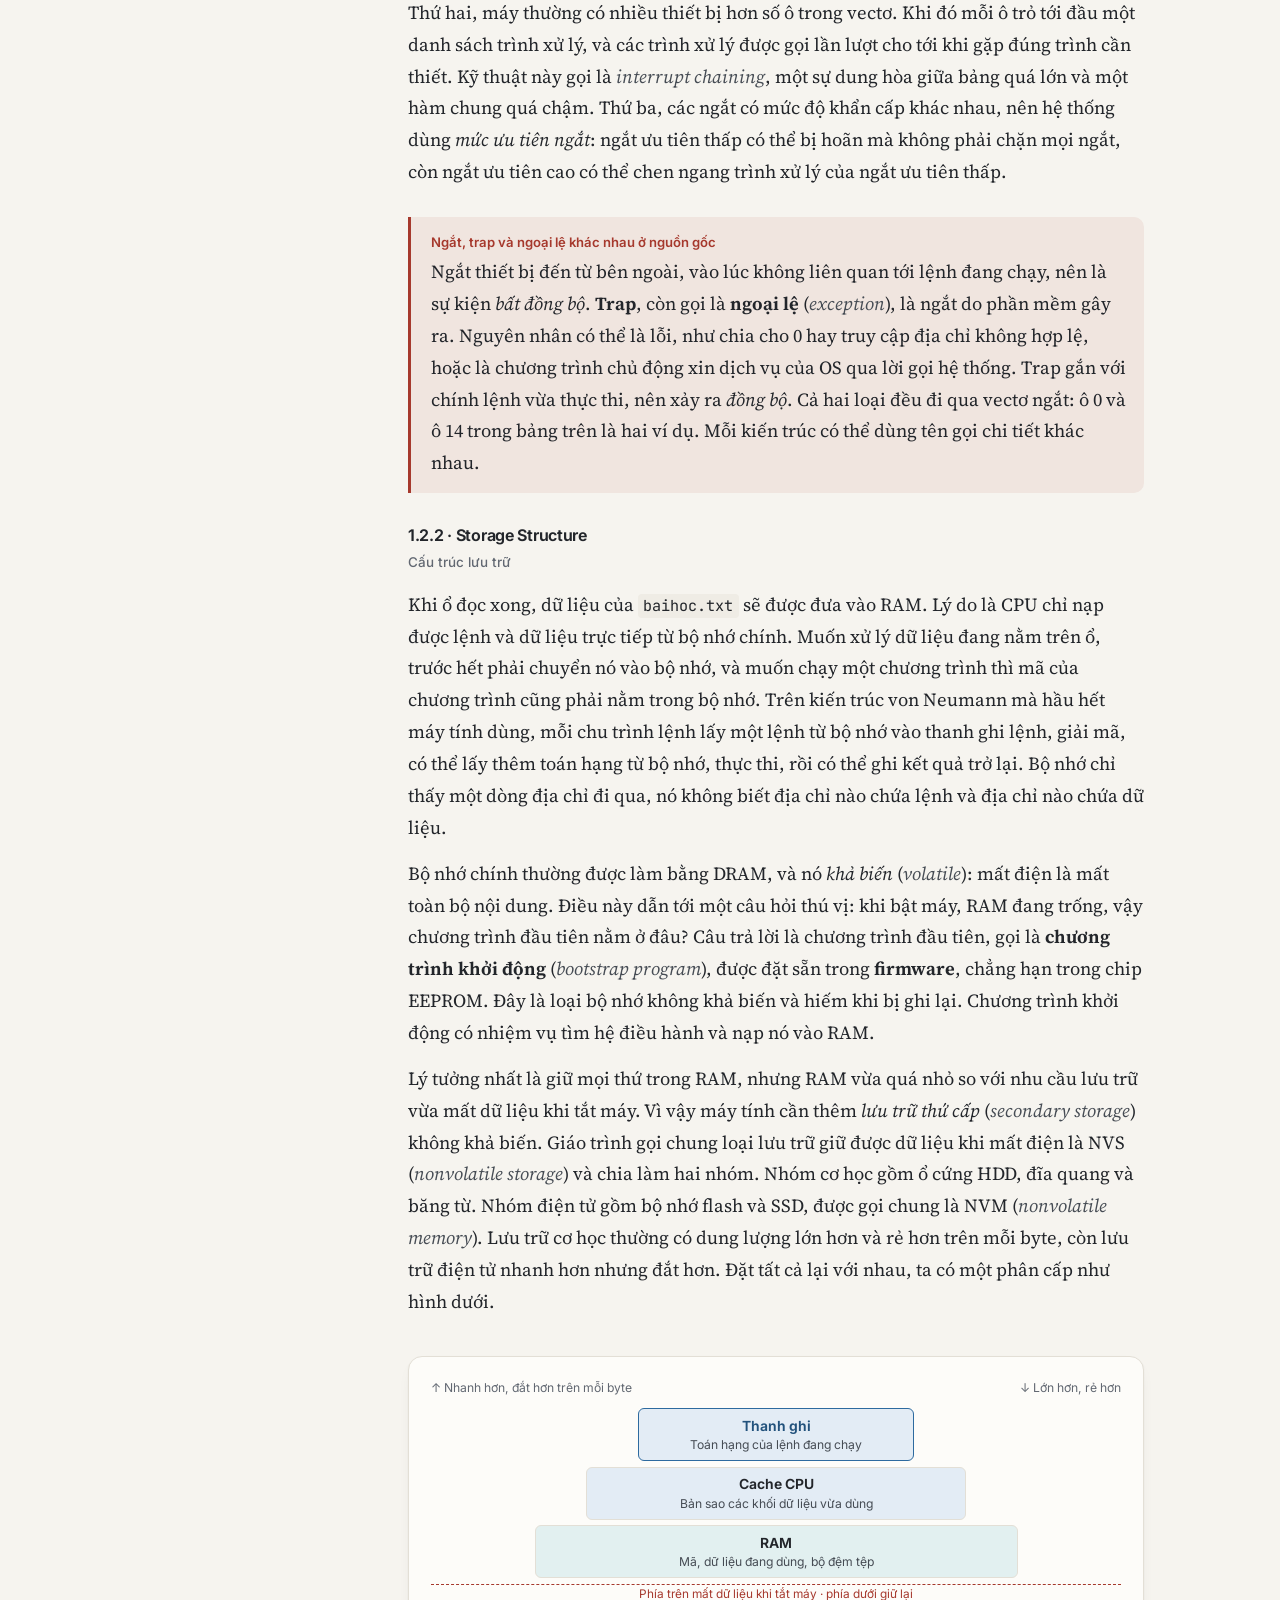
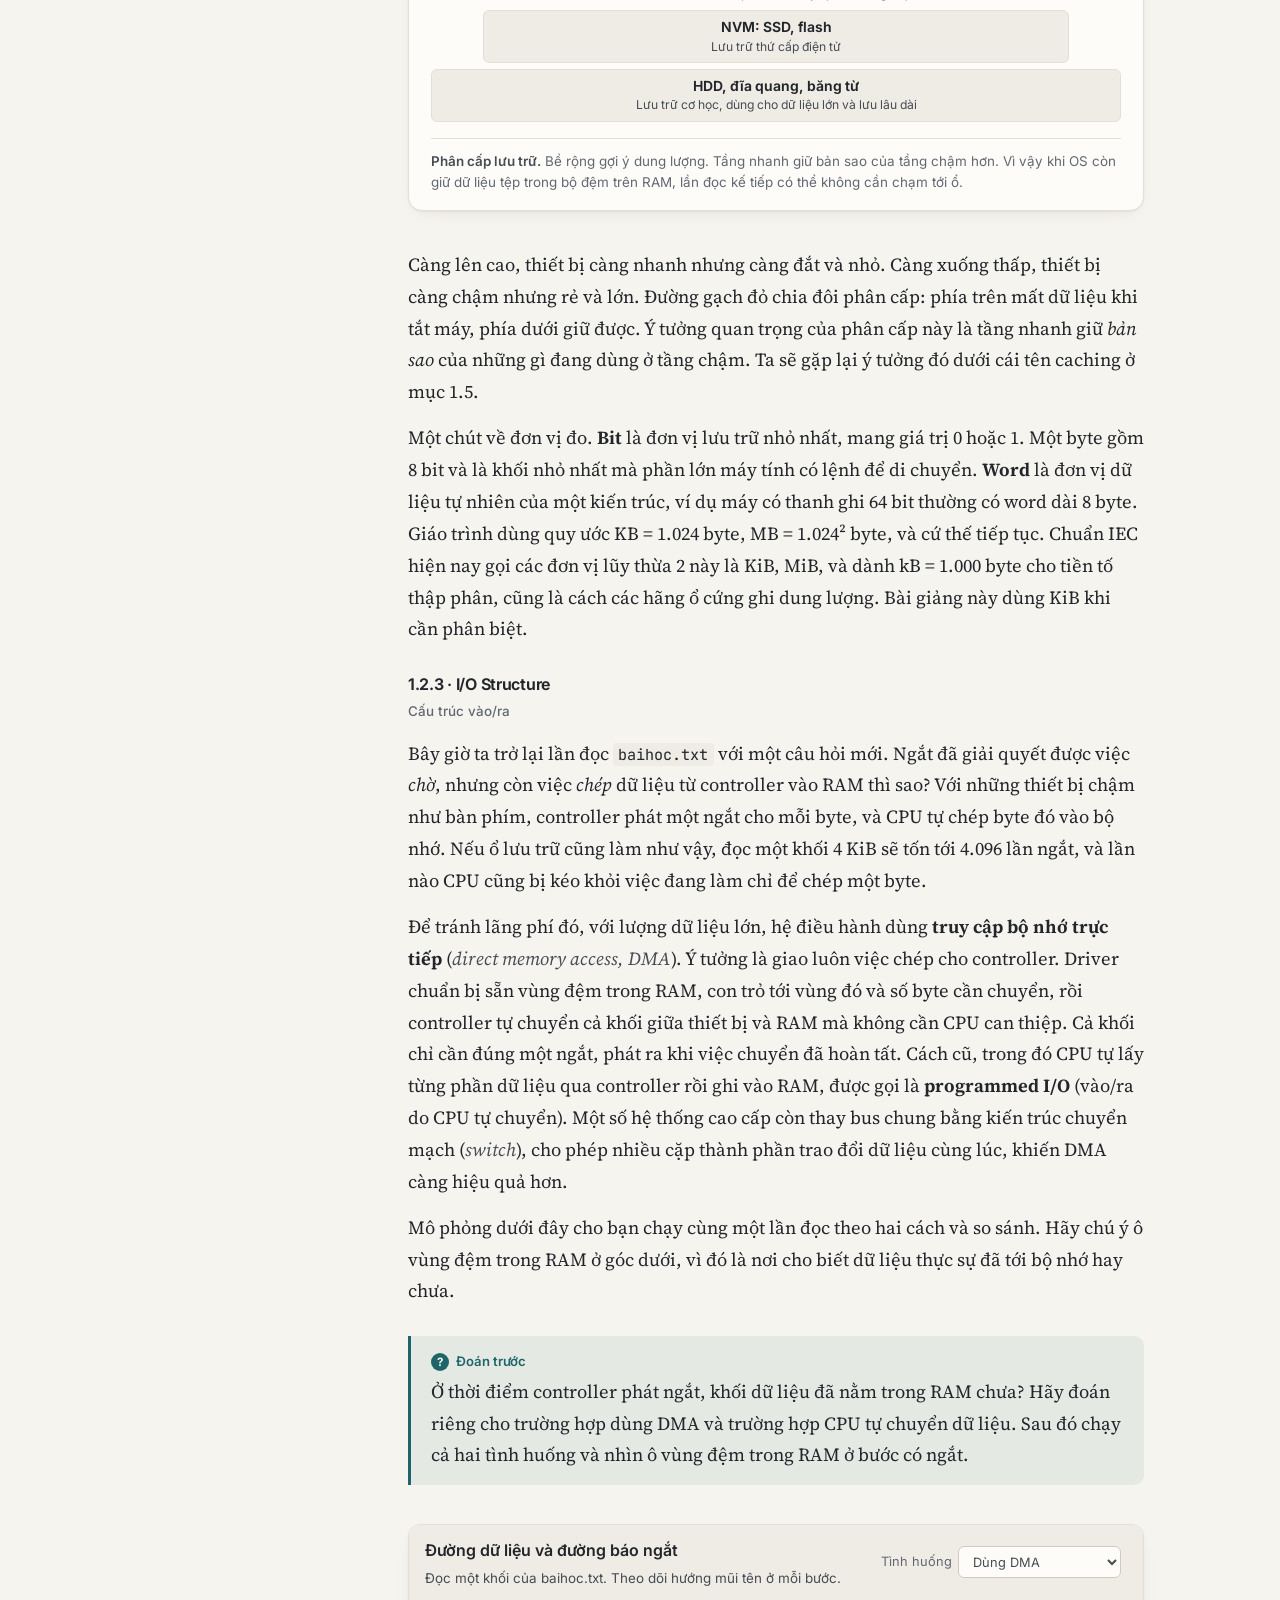
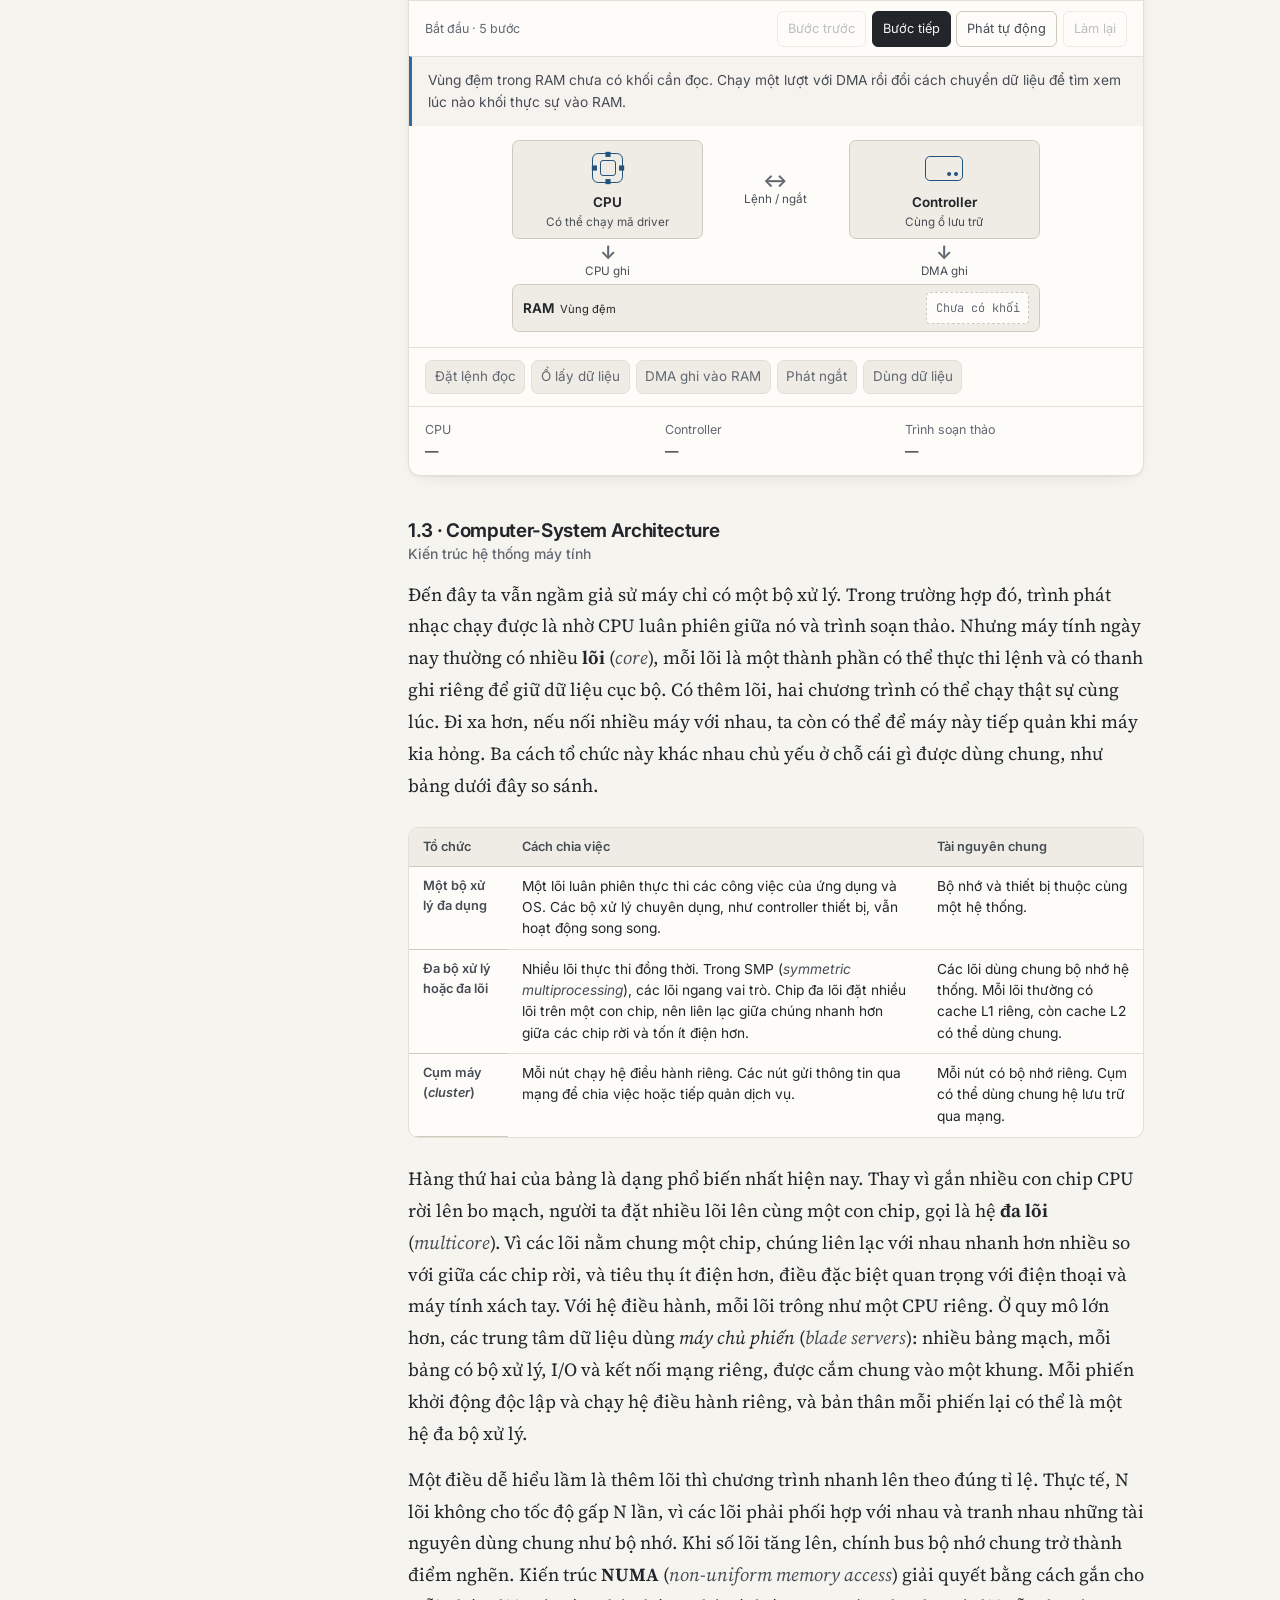
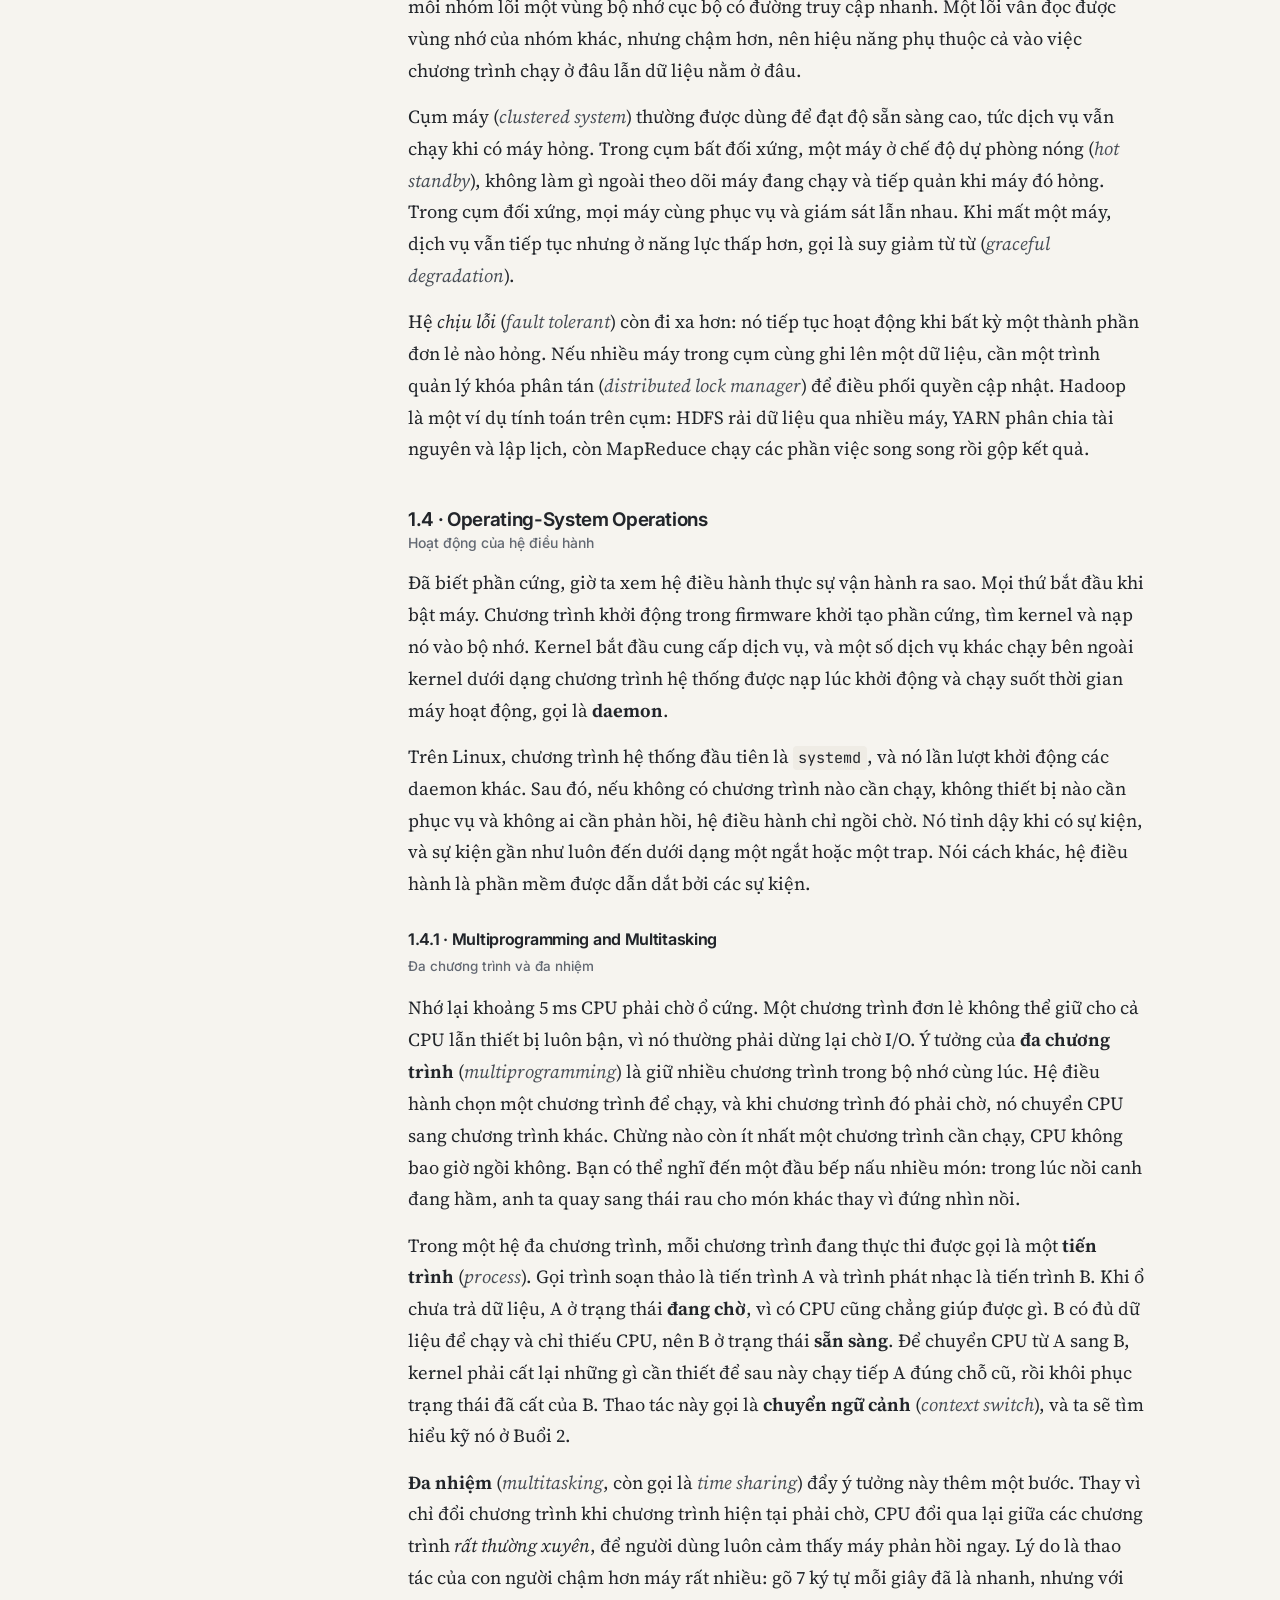
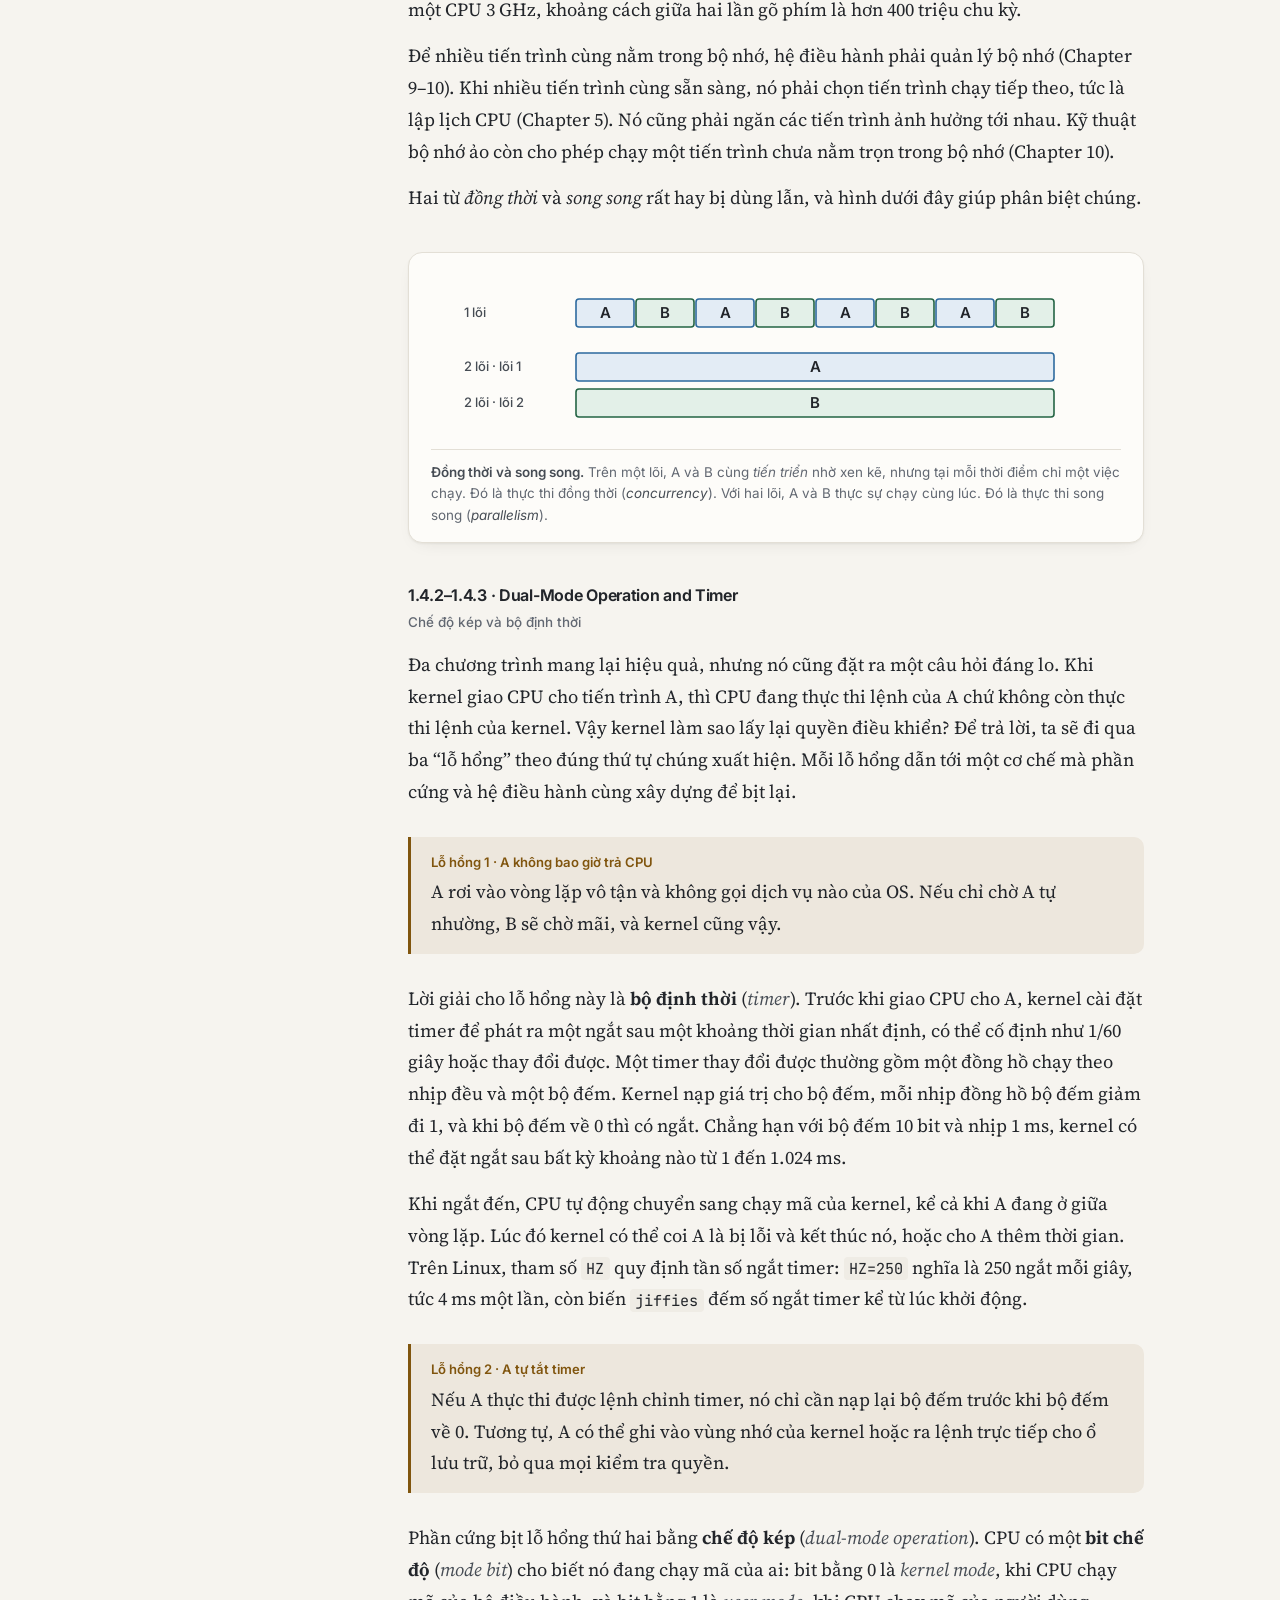
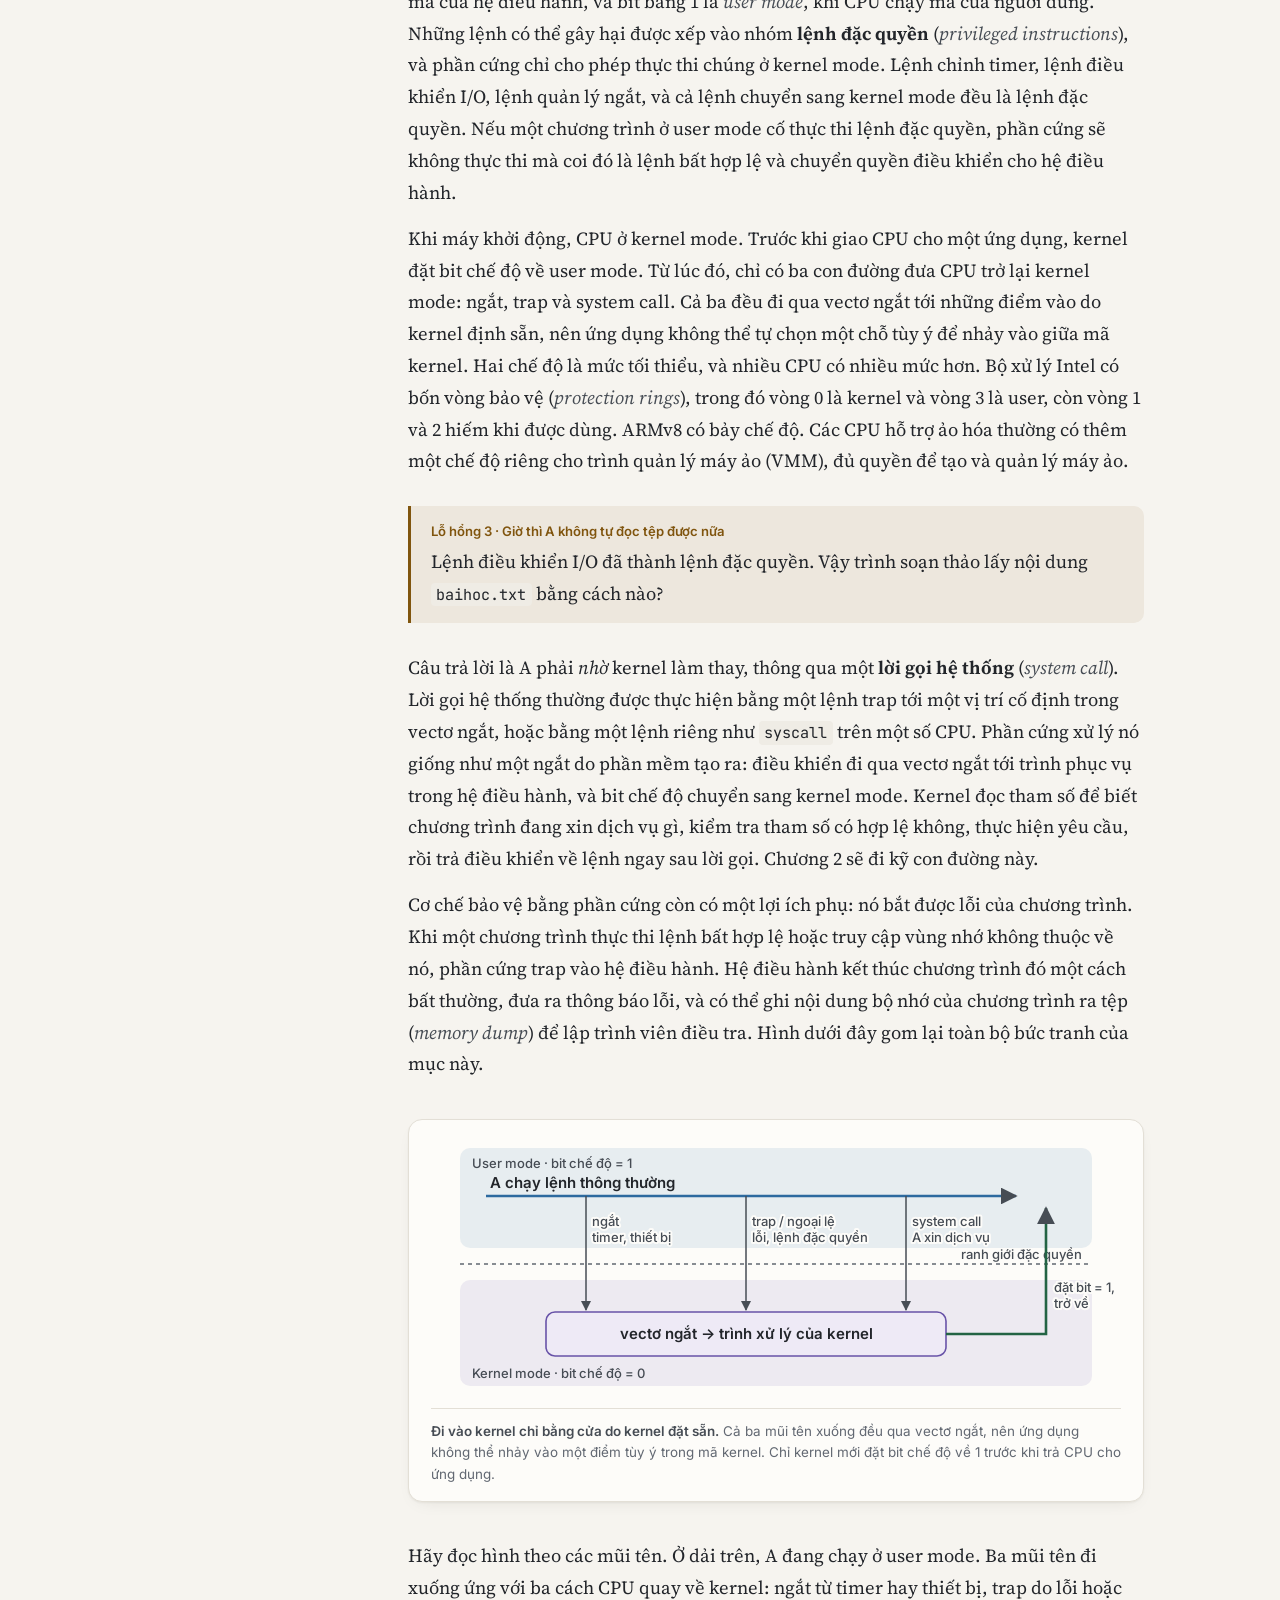
==== commit 4a9d9b52: "Tighten lesson prose: split dense paragraphs and collapse deep details - Split every paragraph over " ====
--- a/buoi-1.html
+++ b/buoi-1.html
@@ -102,7 +102,7 @@
 
       <section aria-labelledby="chuong-1">
         <h2 id="chuong-1"><span class="sec">1</span><span>Introduction <span class="vi">Tổng quan về hệ điều hành</span></span></h2>
-        <p>Chương này xây dựng nền móng cho cả môn học. Ta bắt đầu bằng câu hỏi hệ điều hành làm gì (1.1), sau đó xem phần cứng mà nó điều khiển được tổ chức ra sao (1.2–1.3). Từ hiểu biết về phần cứng, ta sẽ thấy vì sao hệ điều hành cần những cơ chế như ngắt, bộ định thời và chế độ kép để giữ quyền kiểm soát (1.4), và nó quản lý, bảo vệ những tài nguyên nào (1.5–1.6). Cuối chương mở rộng ra những môi trường lớn hơn một chiếc máy đơn lẻ (1.7–1.11).</p>
+        <p>Chương này đặt nền móng cho cả môn học. Ta đi từ câu hỏi hệ điều hành làm gì, xuống phần cứng mà nó điều khiển, rồi tới những cơ chế giúp nó giữ quyền kiểm soát khi nhiều chương trình cùng chạy. Cuối chương mở rộng ra những môi trường lớn hơn một chiếc máy đơn lẻ.</p>
 
         <h3 id="muc-1-1">1.1 · What Operating Systems Do <span class="vi">Hệ điều hành làm gì</span></h3>
         <p>Cách dễ nhất để hiểu hệ điều hành làm gì là thử hình dung một chiếc máy <em>không có</em> nó. Khi đó trình soạn thảo văn bản và trình phát nhạc phải chạy thẳng trên phần cứng. Trình soạn thảo muốn đọc <code>baihoc.txt</code> thì phải tự chứa đoạn mã ra lệnh cho ổ lưu trữ, và trình phát nhạc cũng phải tự chứa đoạn mã tương tự, cộng thêm mã điều khiển loa. Hai chương trình phải tự thỏa thuận với nhau ai được dùng vùng bộ nhớ nào, và chỉ cần trình phát nhạc ghi nhầm một địa chỉ là đoạn văn bạn chưa kịp lưu bị xóa mất. Khi cả hai cùng muốn dùng bộ xử lý, cũng chẳng có ai đứng ra phân xử.</p>
@@ -195,7 +195,8 @@
           <figcaption><b>Cùng 5 ms chờ ổ, hai cách dùng CPU.</b> Ô xanh dương ở hai đầu là mã của trình soạn thảo và driver. Khi thăm dò, CPU bận suốt mà công việc không tiến thêm. Khi dùng ngắt, CPU chạy trình phát nhạc. Ổ báo xong bằng ngắt, CPU dành một quãng ngắn (ô tím) cho trình xử lý ngắt rồi quay lại trình soạn thảo.</figcaption>
         </figure>
         <p>Ở hàng giữa, CPU dùng thăm dò nên suốt 5 ms chỉ lặp đi lặp lại câu hỏi “xong chưa?”, và công việc không tiến thêm được chút nào. Ở hàng dưới, CPU dùng khoảng thời gian đó để chạy trình phát nhạc. Khi ổ đọc xong, controller phát ngắt (biểu tượng tia sét), CPU dành một quãng rất ngắn để xử lý ngắt rồi quay lại trình soạn thảo. Cùng một thời gian chờ, nhưng cách thứ hai biến nó thành thời gian làm việc có ích.</p>
-        <p>Vậy cụ thể một ngắt diễn ra thế nào? Phần cứng CPU có một đường tín hiệu riêng gọi là <dfn>đường yêu cầu ngắt</dfn> (<span class="en">interrupt-request line</span>), và sau mỗi lệnh, CPU đều kiểm tra đường này. Khi controller bật tín hiệu, CPU đọc kèm một <em>số hiệu ngắt</em> cho biết ai đang gọi. Nó lưu lại đủ thông tin để sau này quay lại đúng chỗ đang làm, ít nhất là địa chỉ của lệnh kế tiếp, rồi nhảy tới đoạn mã chuyên xử lý ngắt đó, gọi là trình xử lý ngắt (<span class="en">interrupt handler</span>). Trình xử lý lưu thêm những thanh ghi nó sắp dùng, tìm hiểu nguyên nhân, phục vụ thiết bị, khôi phục lại trạng thái, rồi thực thi lệnh đặc biệt <span class="en">return from interrupt</span> để CPU quay về công việc cũ như chưa có gì xảy ra. Giáo trình tóm tắt cả quá trình bằng ba động từ: controller <em>phát</em> (<span class="en">raise</span>) ngắt, CPU <em>bắt</em> (<span class="en">catch</span>) và <em>chuyển</em> (<span class="en">dispatch</span>) ngắt tới trình xử lý, còn trình xử lý <em>xóa</em> (<span class="en">clear</span>) ngắt bằng cách phục vụ thiết bị.</p>
+        <p>Vậy cụ thể một ngắt diễn ra thế nào? Phần cứng CPU có một đường tín hiệu riêng gọi là <dfn>đường yêu cầu ngắt</dfn> (<span class="en">interrupt-request line</span>), và sau mỗi lệnh, CPU đều kiểm tra đường này. Khi controller bật tín hiệu, CPU đọc kèm một <em>số hiệu ngắt</em> cho biết ai đang gọi. Nó lưu lại đủ thông tin để sau này quay lại đúng chỗ đang làm, ít nhất là địa chỉ của lệnh kế tiếp, rồi nhảy tới đoạn mã chuyên xử lý ngắt đó, gọi là trình xử lý ngắt (<span class="en">interrupt handler</span>).</p>
+        <p>Trình xử lý lưu thêm những thanh ghi nó sắp dùng, tìm hiểu nguyên nhân, phục vụ thiết bị, khôi phục lại trạng thái, rồi thực thi lệnh đặc biệt <span class="en">return from interrupt</span> để CPU quay về công việc cũ như chưa có gì xảy ra. Giáo trình tóm tắt cả quá trình bằng ba động từ: controller <em>phát</em> (<span class="en">raise</span>) ngắt, CPU <em>bắt</em> (<span class="en">catch</span>) và <em>chuyển</em> (<span class="en">dispatch</span>) ngắt tới trình xử lý, còn trình xử lý <em>xóa</em> (<span class="en">clear</span>) ngắt bằng cách phục vụ thiết bị.</p>
         <p>Còn một chi tiết: làm sao CPU biết trình xử lý nào ứng với ngắt nào? Cách ngây thơ là luôn gọi một hàm chung, rồi hàm đó lần lượt hỏi từng thiết bị xem ai vừa phát ngắt. Nhưng ngắt xảy ra hàng nghìn lần mỗi giây, nên việc dò từng thiết bị như vậy quá chậm. Hệ điều hành giải quyết bằng cách chuẩn bị sẵn một mảng chứa địa chỉ của các trình xử lý, gọi là <dfn>vectơ ngắt</dfn> (<span class="en">interrupt vector</span>). Số hiệu ngắt được dùng trực tiếp làm chỉ số để tra mảng, nên CPU nhảy thẳng tới đúng trình xử lý mà không qua trung gian nào.</p>
         <figure class="fig">
           <svg class="teaching-svg wide" viewBox="0 0 640 236" role="img" aria-labelledby="fig-vector-title">
@@ -230,7 +231,8 @@
           <figcaption><b>Một lần tra vectơ ngắt.</b> Bảng theo cách chia của bộ xử lý Intel trong giáo trình: 0–31 là các sự kiện lỗi, không che được; 32–255 che được, dùng cho ngắt thiết bị. Gán số 33 cho bàn phím chỉ là ví dụ, vì số thực tế do OS và bộ điều khiển ngắt quyết định.</figcaption>
         </figure>
         <p>Hình minh họa một lần tra như vậy theo cách bộ xử lý Intel chia vectơ ngắt. Controller bàn phím gửi số hiệu 33, CPU lấy ô số 33 của vectơ, đọc ra địa chỉ trình xử lý bàn phím và nhảy tới đó. Để ý cách chia bảng: các ô đầu, từ 0 tới 31, dành cho những sự kiện lỗi như chia cho 0 hay lỗi trang, còn các ô từ 32 trở đi dành cho thiết bị.</p>
-        <p>Cơ chế cơ bản này vẫn chưa đủ cho một hệ điều hành hiện đại, vì còn ba nhu cầu nữa. Thứ nhất, có những lúc kernel đang làm việc nhạy cảm và không được phép bị cắt ngang, nên nó cần hoãn được ngắt. Vì vậy phần lớn ngắt thiết bị đi qua đường <dfn>che được</dfn> (<span class="en">maskable</span>), tức CPU có thể tạm tắt, còn đường <dfn>không che được</dfn> (<span class="en">nonmaskable</span>) được dành cho những sự cố nghiêm trọng như lỗi bộ nhớ không khôi phục được. Thứ hai, máy thường có nhiều thiết bị hơn số ô trong vectơ. Khi đó mỗi ô trỏ tới đầu một danh sách trình xử lý, và các trình xử lý được gọi lần lượt cho tới khi gặp đúng trình cần thiết. Kỹ thuật này gọi là <span class="en">interrupt chaining</span>, một sự dung hòa giữa bảng quá lớn và một hàm chung quá chậm. Thứ ba, các ngắt có mức độ khẩn cấp khác nhau, nên hệ thống dùng <em>mức ưu tiên ngắt</em>: ngắt ưu tiên thấp có thể bị hoãn mà không phải chặn mọi ngắt, còn ngắt ưu tiên cao có thể chen ngang trình xử lý của ngắt ưu tiên thấp.</p>
+        <p>Cơ chế cơ bản này vẫn chưa đủ cho một hệ điều hành hiện đại, vì còn ba nhu cầu nữa. Thứ nhất, có những lúc kernel đang làm việc nhạy cảm và không được phép bị cắt ngang, nên nó cần hoãn được ngắt. Vì vậy phần lớn ngắt thiết bị đi qua đường <dfn>che được</dfn> (<span class="en">maskable</span>), tức CPU có thể tạm tắt, còn đường <dfn>không che được</dfn> (<span class="en">nonmaskable</span>) được dành cho những sự cố nghiêm trọng như lỗi bộ nhớ không khôi phục được.</p>
+        <p>Thứ hai, máy thường có nhiều thiết bị hơn số ô trong vectơ. Khi đó mỗi ô trỏ tới đầu một danh sách trình xử lý, và các trình xử lý được gọi lần lượt cho tới khi gặp đúng trình cần thiết. Kỹ thuật này gọi là <span class="en">interrupt chaining</span>, một sự dung hòa giữa bảng quá lớn và một hàm chung quá chậm. Thứ ba, các ngắt có mức độ khẩn cấp khác nhau, nên hệ thống dùng <em>mức ưu tiên ngắt</em>: ngắt ưu tiên thấp có thể bị hoãn mà không phải chặn mọi ngắt, còn ngắt ưu tiên cao có thể chen ngang trình xử lý của ngắt ưu tiên thấp.</p>
         <div class="box pitfall"><div class="box-h">Ngắt, trap và ngoại lệ khác nhau ở nguồn gốc</div><p>Ngắt thiết bị đến từ bên ngoài, vào lúc không liên quan tới lệnh đang chạy, nên là sự kiện <em>bất đồng bộ</em>. <dfn>Trap</dfn>, còn gọi là <dfn>ngoại lệ</dfn> (<span class="en">exception</span>), là ngắt do phần mềm gây ra. Nguyên nhân có thể là lỗi, như chia cho 0 hay truy cập địa chỉ không hợp lệ, hoặc là chương trình chủ động xin dịch vụ của OS qua lời gọi hệ thống. Trap gắn với chính lệnh vừa thực thi, nên xảy ra <em>đồng bộ</em>. Cả hai loại đều đi qua vectơ ngắt: ô 0 và ô 14 trong bảng trên là hai ví dụ. Mỗi kiến trúc có thể dùng tên gọi chi tiết khác nhau.</p></div>
 
         <h4 id="muc-1-2-2">1.2.2 · Storage Structure <span class="vi">Cấu trúc lưu trữ</span></h4>
@@ -271,15 +273,18 @@
         </table></div>
         <p>Hàng thứ hai của bảng là dạng phổ biến nhất hiện nay. Thay vì gắn nhiều con chip CPU rời lên bo mạch, người ta đặt nhiều lõi lên cùng một con chip, gọi là hệ <dfn>đa lõi</dfn> (<span class="en">multicore</span>). Vì các lõi nằm chung một chip, chúng liên lạc với nhau nhanh hơn nhiều so với giữa các chip rời, và tiêu thụ ít điện hơn, điều đặc biệt quan trọng với điện thoại và máy tính xách tay. Với hệ điều hành, mỗi lõi trông như một CPU riêng. Ở quy mô lớn hơn, các trung tâm dữ liệu dùng <em>máy chủ phiến</em> (<span class="en">blade servers</span>): nhiều bảng mạch, mỗi bảng có bộ xử lý, I/O và kết nối mạng riêng, được cắm chung vào một khung. Mỗi phiến khởi động độc lập và chạy hệ điều hành riêng, và bản thân mỗi phiến lại có thể là một hệ đa bộ xử lý.</p>
         <p>Một điều dễ hiểu lầm là thêm lõi thì chương trình nhanh lên theo đúng tỉ lệ. Thực tế, N lõi không cho tốc độ gấp N lần, vì các lõi phải phối hợp với nhau và tranh nhau những tài nguyên dùng chung như bộ nhớ. Khi số lõi tăng lên, chính bus bộ nhớ chung trở thành điểm nghẽn. Kiến trúc <dfn>NUMA</dfn> (<span class="en">non-uniform memory access</span>) giải quyết bằng cách gắn cho mỗi nhóm lõi một vùng bộ nhớ cục bộ có đường truy cập nhanh. Một lõi vẫn đọc được vùng nhớ của nhóm khác, nhưng chậm hơn, nên hiệu năng phụ thuộc cả vào việc chương trình chạy ở đâu lẫn dữ liệu nằm ở đâu.</p>
-        <p>Cụm máy (<span class="en">clustered system</span>) thường được dùng để đạt độ sẵn sàng cao, tức dịch vụ vẫn chạy khi có máy hỏng. Trong cụm bất đối xứng, một máy ở chế độ dự phòng nóng (<span class="en">hot standby</span>), không làm gì ngoài theo dõi máy đang chạy và tiếp quản khi máy đó hỏng. Trong cụm đối xứng, mọi máy cùng phục vụ và giám sát lẫn nhau. Khi mất một máy, dịch vụ vẫn tiếp tục nhưng ở năng lực thấp hơn, gọi là suy giảm từ từ (<span class="en">graceful degradation</span>). Hệ <em>chịu lỗi</em> (<span class="en">fault tolerant</span>) còn đi xa hơn: nó tiếp tục hoạt động khi bất kỳ một thành phần đơn lẻ nào hỏng. Nếu nhiều máy trong cụm cùng ghi lên một dữ liệu, cần một trình quản lý khóa phân tán (<span class="en">distributed lock manager</span>) để điều phối quyền cập nhật. Hadoop là một ví dụ tính toán trên cụm: HDFS rải dữ liệu qua nhiều máy, YARN phân chia tài nguyên và lập lịch, còn MapReduce chạy các phần việc song song rồi gộp kết quả.</p>
+        <p>Cụm máy (<span class="en">clustered system</span>) thường được dùng để đạt độ sẵn sàng cao, tức dịch vụ vẫn chạy khi có máy hỏng. Trong cụm bất đối xứng, một máy ở chế độ dự phòng nóng (<span class="en">hot standby</span>), không làm gì ngoài theo dõi máy đang chạy và tiếp quản khi máy đó hỏng. Trong cụm đối xứng, mọi máy cùng phục vụ và giám sát lẫn nhau. Khi mất một máy, dịch vụ vẫn tiếp tục nhưng ở năng lực thấp hơn, gọi là suy giảm từ từ (<span class="en">graceful degradation</span>).</p>
+        <p>Hệ <em>chịu lỗi</em> (<span class="en">fault tolerant</span>) còn đi xa hơn: nó tiếp tục hoạt động khi bất kỳ một thành phần đơn lẻ nào hỏng. Nếu nhiều máy trong cụm cùng ghi lên một dữ liệu, cần một trình quản lý khóa phân tán (<span class="en">distributed lock manager</span>) để điều phối quyền cập nhật. Hadoop là một ví dụ tính toán trên cụm: HDFS rải dữ liệu qua nhiều máy, YARN phân chia tài nguyên và lập lịch, còn MapReduce chạy các phần việc song song rồi gộp kết quả.</p>
 
         <h3 id="muc-1-4">1.4 · Operating-System Operations <span class="vi">Hoạt động của hệ điều hành</span></h3>
-        <p>Đã biết phần cứng, giờ ta xem hệ điều hành thực sự vận hành ra sao. Mọi thứ bắt đầu khi bật máy. Chương trình khởi động trong firmware khởi tạo phần cứng, tìm kernel và nạp nó vào bộ nhớ. Kernel bắt đầu cung cấp dịch vụ, và một số dịch vụ khác chạy bên ngoài kernel dưới dạng chương trình hệ thống được nạp lúc khởi động và chạy suốt thời gian máy hoạt động, gọi là <dfn>daemon</dfn>. Trên Linux, chương trình hệ thống đầu tiên là <code>systemd</code>, và nó lần lượt khởi động các daemon khác. Sau đó, nếu không có chương trình nào cần chạy, không thiết bị nào cần phục vụ và không ai cần phản hồi, hệ điều hành chỉ ngồi chờ. Nó tỉnh dậy khi có sự kiện, và sự kiện gần như luôn đến dưới dạng một ngắt hoặc một trap. Nói cách khác, hệ điều hành là phần mềm được dẫn dắt bởi các sự kiện.</p>
+        <p>Đã biết phần cứng, giờ ta xem hệ điều hành thực sự vận hành ra sao. Mọi thứ bắt đầu khi bật máy. Chương trình khởi động trong firmware khởi tạo phần cứng, tìm kernel và nạp nó vào bộ nhớ. Kernel bắt đầu cung cấp dịch vụ, và một số dịch vụ khác chạy bên ngoài kernel dưới dạng chương trình hệ thống được nạp lúc khởi động và chạy suốt thời gian máy hoạt động, gọi là <dfn>daemon</dfn>.</p>
+        <p>Trên Linux, chương trình hệ thống đầu tiên là <code>systemd</code>, và nó lần lượt khởi động các daemon khác. Sau đó, nếu không có chương trình nào cần chạy, không thiết bị nào cần phục vụ và không ai cần phản hồi, hệ điều hành chỉ ngồi chờ. Nó tỉnh dậy khi có sự kiện, và sự kiện gần như luôn đến dưới dạng một ngắt hoặc một trap. Nói cách khác, hệ điều hành là phần mềm được dẫn dắt bởi các sự kiện.</p>
 
         <h4 id="muc-1-4-1">1.4.1 · Multiprogramming and Multitasking <span class="vi">Đa chương trình và đa nhiệm</span></h4>
         <p>Nhớ lại khoảng 5 ms CPU phải chờ ổ cứng. Một chương trình đơn lẻ không thể giữ cho cả CPU lẫn thiết bị luôn bận, vì nó thường phải dừng lại chờ I/O. Ý tưởng của <dfn>đa chương trình</dfn> (<span class="en">multiprogramming</span>) là giữ nhiều chương trình trong bộ nhớ cùng lúc. Hệ điều hành chọn một chương trình để chạy, và khi chương trình đó phải chờ, nó chuyển CPU sang chương trình khác. Chừng nào còn ít nhất một chương trình cần chạy, CPU không bao giờ ngồi không. Bạn có thể nghĩ đến một đầu bếp nấu nhiều món: trong lúc nồi canh đang hầm, anh ta quay sang thái rau cho món khác thay vì đứng nhìn nồi.</p>
         <p>Trong một hệ đa chương trình, mỗi chương trình đang thực thi được gọi là một <dfn>tiến trình</dfn> (<span class="en">process</span>). Gọi trình soạn thảo là tiến trình A và trình phát nhạc là tiến trình B. Khi ổ chưa trả dữ liệu, A ở trạng thái <strong>đang chờ</strong>, vì có CPU cũng chẳng giúp được gì. B có đủ dữ liệu để chạy và chỉ thiếu CPU, nên B ở trạng thái <strong>sẵn sàng</strong>. Để chuyển CPU từ A sang B, kernel phải cất lại những gì cần thiết để sau này chạy tiếp A đúng chỗ cũ, rồi khôi phục trạng thái đã cất của B. Thao tác này gọi là <dfn>chuyển ngữ cảnh</dfn> (<span class="en">context switch</span>), và ta sẽ tìm hiểu kỹ nó ở Buổi 2.</p>
-        <p><dfn>Đa nhiệm</dfn> (<span class="en">multitasking</span>, còn gọi là <span class="en">time sharing</span>) đẩy ý tưởng này thêm một bước. Thay vì chỉ đổi chương trình khi chương trình hiện tại phải chờ, CPU đổi qua lại giữa các chương trình <em>rất thường xuyên</em>, để người dùng luôn cảm thấy máy phản hồi ngay. Lý do là thao tác của con người chậm hơn máy rất nhiều: gõ 7 ký tự mỗi giây đã là nhanh, nhưng với một CPU 3 GHz, khoảng cách giữa hai lần gõ phím là hơn 400 triệu chu kỳ. Để nhiều tiến trình cùng nằm trong bộ nhớ, hệ điều hành phải quản lý bộ nhớ (Chapter 9–10). Khi nhiều tiến trình cùng sẵn sàng, nó phải chọn tiến trình chạy tiếp theo, tức là lập lịch CPU (Chapter 5). Nó cũng phải ngăn các tiến trình ảnh hưởng tới nhau. Kỹ thuật bộ nhớ ảo còn cho phép chạy một tiến trình chưa nằm trọn trong bộ nhớ (Chapter 10).</p>
+        <p><dfn>Đa nhiệm</dfn> (<span class="en">multitasking</span>, còn gọi là <span class="en">time sharing</span>) đẩy ý tưởng này thêm một bước. Thay vì chỉ đổi chương trình khi chương trình hiện tại phải chờ, CPU đổi qua lại giữa các chương trình <em>rất thường xuyên</em>, để người dùng luôn cảm thấy máy phản hồi ngay. Lý do là thao tác của con người chậm hơn máy rất nhiều: gõ 7 ký tự mỗi giây đã là nhanh, nhưng với một CPU 3 GHz, khoảng cách giữa hai lần gõ phím là hơn 400 triệu chu kỳ.</p>
+        <p>Để nhiều tiến trình cùng nằm trong bộ nhớ, hệ điều hành phải quản lý bộ nhớ (Chapter 9–10). Khi nhiều tiến trình cùng sẵn sàng, nó phải chọn tiến trình chạy tiếp theo, tức là lập lịch CPU (Chapter 5). Nó cũng phải ngăn các tiến trình ảnh hưởng tới nhau. Kỹ thuật bộ nhớ ảo còn cho phép chạy một tiến trình chưa nằm trọn trong bộ nhớ (Chapter 10).</p>
         <p>Hai từ <em>đồng thời</em> và <em>song song</em> rất hay bị dùng lẫn, và hình dưới đây giúp phân biệt chúng.</p>
         <figure class="fig">
           <svg class="teaching-svg wide" viewBox="0 0 640 158" role="img" aria-labelledby="fig-conc-title">
@@ -303,7 +308,8 @@
         <h4 id="muc-1-4-2">1.4.2–1.4.3 · Dual-Mode Operation and Timer <span class="vi">Chế độ kép và bộ định thời</span></h4>
         <p>Đa chương trình mang lại hiệu quả, nhưng nó cũng đặt ra một câu hỏi đáng lo. Khi kernel giao CPU cho tiến trình A, thì CPU đang thực thi lệnh của A chứ không còn thực thi lệnh của kernel. Vậy kernel làm sao lấy lại quyền điều khiển? Để trả lời, ta sẽ đi qua ba “lỗ hổng” theo đúng thứ tự chúng xuất hiện. Mỗi lỗ hổng dẫn tới một cơ chế mà phần cứng và hệ điều hành cùng xây dựng để bịt lại.</p>
         <div class="box problem"><div class="box-h">Lỗ hổng 1 · A không bao giờ trả CPU</div><p>A rơi vào vòng lặp vô tận và không gọi dịch vụ nào của OS. Nếu chỉ chờ A tự nhường, B sẽ chờ mãi, và kernel cũng vậy.</p></div>
-        <p>Lời giải cho lỗ hổng này là <dfn>bộ định thời</dfn> (<span class="en">timer</span>). Trước khi giao CPU cho A, kernel cài đặt timer để phát ra một ngắt sau một khoảng thời gian nhất định, có thể cố định như 1/60 giây hoặc thay đổi được. Một timer thay đổi được thường gồm một đồng hồ chạy theo nhịp đều và một bộ đếm. Kernel nạp giá trị cho bộ đếm, mỗi nhịp đồng hồ bộ đếm giảm đi 1, và khi bộ đếm về 0 thì có ngắt. Chẳng hạn với bộ đếm 10 bit và nhịp 1 ms, kernel có thể đặt ngắt sau bất kỳ khoảng nào từ 1 đến 1.024 ms. Khi ngắt đến, CPU tự động chuyển sang chạy mã của kernel, kể cả khi A đang ở giữa vòng lặp. Lúc đó kernel có thể coi A là bị lỗi và kết thúc nó, hoặc cho A thêm thời gian. Trên Linux, tham số <code>HZ</code> quy định tần số ngắt timer: <code>HZ=250</code> nghĩa là 250 ngắt mỗi giây, tức 4 ms một lần, còn biến <code>jiffies</code> đếm số ngắt timer kể từ lúc khởi động.</p>
+        <p>Lời giải cho lỗ hổng này là <dfn>bộ định thời</dfn> (<span class="en">timer</span>). Trước khi giao CPU cho A, kernel cài đặt timer để phát ra một ngắt sau một khoảng thời gian nhất định, có thể cố định như 1/60 giây hoặc thay đổi được. Một timer thay đổi được thường gồm một đồng hồ chạy theo nhịp đều và một bộ đếm. Kernel nạp giá trị cho bộ đếm, mỗi nhịp đồng hồ bộ đếm giảm đi 1, và khi bộ đếm về 0 thì có ngắt. Chẳng hạn với bộ đếm 10 bit và nhịp 1 ms, kernel có thể đặt ngắt sau bất kỳ khoảng nào từ 1 đến 1.024 ms.</p>
+        <p>Khi ngắt đến, CPU tự động chuyển sang chạy mã của kernel, kể cả khi A đang ở giữa vòng lặp. Lúc đó kernel có thể coi A là bị lỗi và kết thúc nó, hoặc cho A thêm thời gian. Trên Linux, tham số <code>HZ</code> quy định tần số ngắt timer: <code>HZ=250</code> nghĩa là 250 ngắt mỗi giây, tức 4 ms một lần, còn biến <code>jiffies</code> đếm số ngắt timer kể từ lúc khởi động.</p>
         <div class="box problem"><div class="box-h">Lỗ hổng 2 · A tự tắt timer</div><p>Nếu A thực thi được lệnh chỉnh timer, nó chỉ cần nạp lại bộ đếm trước khi bộ đếm về 0. Tương tự, A có thể ghi vào vùng nhớ của kernel hoặc ra lệnh trực tiếp cho ổ lưu trữ, bỏ qua mọi kiểm tra quyền.</p></div>
         <p>Phần cứng bịt lỗ hổng thứ hai bằng <dfn>chế độ kép</dfn> (<span class="en">dual-mode operation</span>). CPU có một <dfn>bit chế độ</dfn> (<span class="en">mode bit</span>) cho biết nó đang chạy mã của ai: bit bằng 0 là <span class="en">kernel mode</span>, khi CPU chạy mã của hệ điều hành, và bit bằng 1 là <span class="en">user mode</span>, khi CPU chạy mã của người dùng. Những lệnh có thể gây hại được xếp vào nhóm <dfn>lệnh đặc quyền</dfn> (<span class="en">privileged instructions</span>), và phần cứng chỉ cho phép thực thi chúng ở kernel mode. Lệnh chỉnh timer, lệnh điều khiển I/O, lệnh quản lý ngắt, và cả lệnh chuyển sang kernel mode đều là lệnh đặc quyền. Nếu một chương trình ở user mode cố thực thi lệnh đặc quyền, phần cứng sẽ không thực thi mà coi đó là lệnh bất hợp lệ và chuyển quyền điều khiển cho hệ điều hành.</p>
         <p>Khi máy khởi động, CPU ở kernel mode. Trước khi giao CPU cho một ứng dụng, kernel đặt bit chế độ về user mode. Từ lúc đó, chỉ có ba con đường đưa CPU trở lại kernel mode: ngắt, trap và system call. Cả ba đều đi qua vectơ ngắt tới những điểm vào do kernel định sẵn, nên ứng dụng không thể tự chọn một chỗ tùy ý để nhảy vào giữa mã kernel. Hai chế độ là mức tối thiểu, và nhiều CPU có nhiều mức hơn. Bộ xử lý Intel có bốn vòng bảo vệ (<span class="en">protection rings</span>), trong đó vòng 0 là kernel và vòng 3 là user, còn vòng 1 và 2 hiếm khi được dùng. ARMv8 có bảy chế độ. Các CPU hỗ trợ ảo hóa thường có thêm một chế độ riêng cho trình quản lý máy ảo (VMM), đủ quyền để tạo và quản lý máy ảo.</p>
@@ -354,13 +360,15 @@
           </tbody>
         </table></div>
         <p>Bảng dùng cả hai chữ <em>chương trình</em> và <em>tiến trình</em>, và hai chữ này rất hay bị dùng lẫn. <em>Chương trình</em> là một thực thể thụ động, giống như nội dung một tệp thực thi nằm yên trên ổ. <em>Tiến trình</em> là thực thể chủ động: một chương trình đang chạy, có bộ đếm chương trình chỉ tới lệnh kế tiếp và có tài nguyên riêng. Vì thế, chạy cùng một chương trình hai lần sẽ cho ra hai tiến trình khác nhau.</p>
-        <p>Trong sáu nhóm, cache xứng đáng được nói kỹ hơn, vì nó gắn trực tiếp với phân cấp lưu trữ ở mục 1.2.2. Hãy nhớ lại thang thời gian truy cập: mỗi tầng nhanh hơn tầng dưới hàng chục tới hàng nghìn lần. <dfn>Caching</dfn> tận dụng điều đó bằng cách giữ bản sao của dữ liệu vừa dùng ở tầng nhanh. Khi cần một dữ liệu, hệ thống tìm ở tầng nhanh trước. Nếu có, ta gọi là <dfn>hit</dfn> (trúng) và dùng ngay. Nếu không có, ta gọi là <dfn>miss</dfn> (trượt), lúc đó hệ thống lấy dữ liệu ở tầng dưới và giữ lại một bản sao ở tầng nhanh, vì nhiều khả năng nó sẽ sớm được dùng lại. Tầng nhanh luôn có hạn, nên khi đầy phải chọn một khối để bỏ. Quy tắc <span class="en">least recently used</span> (LRU) bỏ đi khối đã lâu nhất không được dùng, và mỗi lần truy cập biến khối được dùng thành khối mới nhất. LRU ở đây là một quy tắc minh họa để bạn tự tính, còn mỗi hệ thống thật có thể dùng chính sách khác.</p>
+        <p>Trong sáu nhóm, cache xứng đáng được nói kỹ hơn, vì nó gắn trực tiếp với phân cấp lưu trữ ở mục 1.2.2. Hãy nhớ lại thang thời gian truy cập: mỗi tầng nhanh hơn tầng dưới hàng chục tới hàng nghìn lần. <dfn>Caching</dfn> tận dụng điều đó bằng cách giữ bản sao của dữ liệu vừa dùng ở tầng nhanh.</p>
+        <p>Khi cần một dữ liệu, hệ thống tìm ở tầng nhanh trước. Nếu có, ta gọi là <dfn>hit</dfn> (trúng) và dùng ngay. Nếu không có, ta gọi là <dfn>miss</dfn> (trượt), lúc đó hệ thống lấy dữ liệu ở tầng dưới và giữ lại một bản sao ở tầng nhanh, vì nhiều khả năng nó sẽ sớm được dùng lại. Tầng nhanh luôn có hạn, nên khi đầy phải chọn một khối để bỏ. Quy tắc <span class="en">least recently used</span> (LRU) bỏ đi khối đã lâu nhất không được dùng, và mỗi lần truy cập biến khối được dùng thành khối mới nhất. LRU ở đây là một quy tắc minh họa để bạn tự tính, còn mỗi hệ thống thật có thể dùng chính sách khác.</p>
         <div class="box predict"><div class="box-h">Đoán trước</div><p>Chuỗi đọc là X, Y, X, Z, Y. Với cache 2 ô, lần đọc Y cuối cùng là hit hay miss? Với 3 ô thì sao? Tự tính trước, rồi chạy cả hai tình huống để đối chiếu.</p></div>
         <div id="mo-phong-cache" data-sim="cache"></div>
         <p>Caching mang lại tốc độ, nhưng nó cũng tạo ra nhiều bản sao của cùng một dữ liệu, và các bản sao đó có thể lệch nhau. Một biến nguyên A có thể nằm trên ổ, được chép lên RAM, rồi lên cache, rồi vào một thanh ghi. Khi A thay đổi trong thanh ghi, các bản ở tầng dưới tạm thời trở nên cũ. Với một tiến trình chạy trên một lõi, điều này không gây rắc rối, vì lần đọc kế tiếp luôn lấy bản ở tầng cao nhất. Nhưng với nhiều lõi, mỗi lõi có cache riêng và có thể giữ một bản A riêng. Phần cứng phải bảo đảm rằng khi một lõi sửa A, các lõi khác không đọc phải giá trị cũ. Vấn đề này gọi là <span class="en">cache coherency</span>. Giữa các máy nối mạng, giữ các bản sao nhất quán còn khó hơn nhiều, vì thông điệp có thể đến trễ hoặc bị mất.</p>
 
         <h3 id="muc-1-6">1.6 · Security and Protection <span class="vi">An ninh và bảo vệ</span></h3>
-        <p>Khi nhiều người và nhiều chương trình dùng chung một máy, hệ điều hành phải kiểm soát ai được làm gì. Hãy hình dung trình soạn thảo gọi cùng một thao tác mở tệp cho hai tệp khác nhau và nhận về hai kết quả khác nhau: một lần thành công, một lần bị từ chối. Để đưa ra quyết định đó, kernel cần biết ba điều: <strong>chủ thể</strong> nào đang yêu cầu, <strong>đối tượng</strong> nào bị truy cập, và <strong>thao tác</strong> nào đang được xin. Việc kiểm soát quyền truy cập của tiến trình hay người dùng tới các tài nguyên của hệ thống được gọi là <dfn>bảo vệ</dfn> (<span class="en">protection</span>). Các hệ kiểu UNIX gắn mỗi người dùng với một định danh người dùng (UID) và các định danh nhóm (GID), rồi so chúng với các bit quyền của tệp. Đôi khi một người dùng cần tạm thời có thêm quyền để làm một việc cụ thể, gọi là nâng quyền (<span class="en">privilege escalation</span>), chẳng hạn khi chạy một chương trình có bit <code>setuid</code>. Phần cứng bảo vệ bộ nhớ và chế độ kép ở mục 1.4 chính là công cụ giúp kernel thực thi các quyết định này.</p>
+        <p>Khi nhiều người và nhiều chương trình dùng chung một máy, hệ điều hành phải kiểm soát ai được làm gì. Hãy hình dung trình soạn thảo gọi cùng một thao tác mở tệp cho hai tệp khác nhau và nhận về hai kết quả khác nhau: một lần thành công, một lần bị từ chối. Để đưa ra quyết định đó, kernel cần biết ba điều: <strong>chủ thể</strong> nào đang yêu cầu, <strong>đối tượng</strong> nào bị truy cập, và <strong>thao tác</strong> nào đang được xin. Việc kiểm soát quyền truy cập của tiến trình hay người dùng tới các tài nguyên của hệ thống được gọi là <dfn>bảo vệ</dfn> (<span class="en">protection</span>).</p>
+        <p>Các hệ kiểu UNIX gắn mỗi người dùng với một định danh người dùng (UID) và các định danh nhóm (GID), rồi so chúng với các bit quyền của tệp. Đôi khi một người dùng cần tạm thời có thêm quyền để làm một việc cụ thể, gọi là nâng quyền (<span class="en">privilege escalation</span>), chẳng hạn khi chạy một chương trình có bit <code>setuid</code>. Phần cứng bảo vệ bộ nhớ và chế độ kép ở mục 1.4 chính là công cụ giúp kernel thực thi các quyết định này.</p>
         <p><dfn>An ninh</dfn> (<span class="en">security</span>) có phạm vi rộng hơn bảo vệ: nó chống lại các cuộc tấn công từ cả bên trong lẫn bên ngoài, như virus, sâu máy tính, tấn công từ chối dịch vụ hay đánh cắp danh tính. Hai khái niệm khác nhau ở một điểm quan trọng: một hệ thống có thể bảo vệ đầy đủ mà vẫn không an ninh. Chẳng hạn, nếu kẻ gian lấy được mật khẩu của bạn, mọi kiểm tra quyền đều cho qua, vì về mặt kỹ thuật thì chính “bạn” đang yêu cầu. Vì vậy hệ thống cần nhiều lớp phòng thủ: xác thực trả lời câu hỏi ai đang đăng nhập, kiểm soát truy cập quyết định người đó được làm gì, nhật ký giúp điều tra sự cố, còn cách ly và cấp quyền vừa đủ giúp hạn chế thiệt hại khi một chương trình bị lỗi hoặc bị lợi dụng.</p>
 
         <h3 id="muc-1-7">1.7 · Virtualization <span class="vi">Ảo hóa</span></h3>
@@ -413,7 +421,7 @@
 
       <section aria-labelledby="chuong-2">
         <h2 id="chuong-2"><span class="sec">2</span><span>Operating-System Structures <span class="vi">Cấu trúc hệ điều hành</span></span></h2>
-        <p>Chương 1 nhìn hệ điều hành từ phía phần cứng. Chương 2 đổi góc nhìn sang phía người dùng và người lập trình. Ta sẽ đi theo đúng hướng mà một yêu cầu di chuyển: hệ điều hành cung cấp những dịch vụ gì (2.1) và người dùng gửi yêu cầu qua giao diện nào (2.2), chương trình gọi những dịch vụ đó bằng lời gọi hệ thống ra sao (2.3–2.4), một chương trình được dựng lên và nạp vào bộ nhớ thế nào (2.5–2.6). Sau đó ta quay vào bên trong để xem hệ điều hành được thiết kế và tổ chức ra sao (2.7–2.8), khởi động thế nào (2.9), và làm sao quan sát nó khi có sự cố (2.10).</p>
+        <p>Chương 1 nhìn hệ điều hành từ phía phần cứng, còn chương này nhìn từ phía ứng dụng. Ta đi theo đường của một yêu cầu: từ dịch vụ và giao diện, qua lời gọi hệ thống vào kernel, rồi quay vào bên trong để xem kernel được thiết kế, tổ chức, khởi động và quan sát ra sao.</p>
 
         <h3 id="muc-2-1">2.1 · Operating-System Services <span class="vi">Dịch vụ của hệ điều hành</span></h3>
         <p>Hãy quay lại cú bấm đúp vào <code>baihoc.txt</code> và để ý xem có bao nhiêu bên phải nhờ đến hệ điều hành. Hệ điều hành chuyển sự kiện chuột cho trình quản lý tệp. Trình quản lý tệp nhờ hệ điều hành chạy trình soạn thảo và đưa tên tệp cho nó. Trình soạn thảo lại nhờ hệ điều hành mở và đọc tệp. Không bên nào tự tra thư mục hay điều khiển ổ lưu trữ, mỗi bên chỉ cần biết cách <em>yêu cầu</em> dịch vụ tiếp theo. Danh sách những dịch vụ mà hệ điều hành cung cấp cũng chính là danh sách những gì một chương trình có thể nhờ nó làm.</p>
@@ -427,7 +435,8 @@
         <h3 id="muc-2-3">2.3 · System Calls <span class="vi">Lời gọi hệ thống</span></h3>
         <p>Ở cuối Chương 1, trình soạn thảo bị kẹt ở user mode và không còn được dùng lệnh I/O nào, nên lối ra duy nhất là nhờ kernel. Tuy vậy, người viết trình soạn thảo không phải tự viết lệnh trap bằng hợp ngữ. Họ chỉ gọi một hàm C quen thuộc như <code>open("baihoc.txt", O_RDONLY)</code>. Tập các hàm như vậy, cùng ý nghĩa của tham số và giá trị trả về, tạo thành một <dfn>API</dfn> (<span class="en">application programming interface</span>, giao diện lập trình ứng dụng). Ba API phổ biến nhất là Windows API, POSIX API dùng trên các hệ kiểu UNIX như Linux và macOS, và Java API cho chương trình chạy trên máy ảo Java.</p>
         <p>Không phải hàm API nào cũng cần tới kernel. Hàm <code>strlen()</code> chỉ đếm ký tự trong một vùng nhớ mà ứng dụng vốn đã được phép đọc, nên chạy trọn vẹn trong user mode. Ngược lại, <code>open()</code> phải tra thư mục và kiểm tra quyền, là những việc chỉ kernel làm được, nên thư viện phải thực hiện một <dfn>lời gọi hệ thống</dfn> (<span class="en">system call</span>). Quan hệ giữa hàm API và system call cũng không nhất thiết là một đối một: một hàm có thể dùng nhiều system call hoặc không dùng cái nào. Chẳng hạn, <code>printf()</code> của thư viện C định dạng chuỗi ngay trong user mode, rồi mới gọi system call <code>write()</code> để đưa kết quả ra màn hình.</p>
-        <p>Có hai lý do khiến lập trình viên dùng API thay vì gọi thẳng system call. Một chương trình viết theo API có thể biên dịch và chạy trên mọi hệ hỗ trợ cùng API đó, và system call thật thường chi tiết, khó dùng hơn nhiều. Nằm giữa API và kernel là <dfn>giao diện system call</dfn> (<span class="en">system-call interface</span>), thường thuộc thư viện runtime như libc. Mỗi system call được đánh một số hiệu. Giao diện system call đặt số hiệu đó vào một thanh ghi rồi trap vào kernel, và kernel dùng số hiệu để tra <em>bảng system call</em>, tìm ra hàm phục vụ tương ứng. Bạn sẽ nhận ra đây chính là ý tưởng của vectơ ngắt ở mục 1.2.1, chỉ là áp dụng cho các dịch vụ thay vì cho thiết bị. Nhờ lớp trung gian này, ứng dụng không cần biết system call được cài đặt ra sao, chỉ cần tuân theo API và hiểu giá trị trả về.</p>
+        <p>Có hai lý do khiến lập trình viên dùng API thay vì gọi thẳng system call. Một chương trình viết theo API có thể biên dịch và chạy trên mọi hệ hỗ trợ cùng API đó, và system call thật thường chi tiết, khó dùng hơn nhiều. Nằm giữa API và kernel là <dfn>giao diện system call</dfn> (<span class="en">system-call interface</span>), thường thuộc thư viện runtime như libc.</p>
+        <p>Mỗi system call được đánh một số hiệu. Giao diện system call đặt số hiệu đó vào một thanh ghi rồi trap vào kernel, và kernel dùng số hiệu để tra <em>bảng system call</em>, tìm ra hàm phục vụ tương ứng. Bạn sẽ nhận ra đây chính là ý tưởng của vectơ ngắt ở mục 1.2.1, chỉ là áp dụng cho các dịch vụ thay vì cho thiết bị. Nhờ lớp trung gian này, ứng dụng không cần biết system call được cài đặt ra sao, chỉ cần tuân theo API và hiểu giá trị trả về.</p>
         <figure class="fig">
           <ol class="visual-flow mode-flow">
             <li><small>User mode</small><strong>Gọi <code>open()</code></strong><span>Thư viện chuẩn bị số hiệu và tham số</span></li>
@@ -436,7 +445,8 @@
           </ol>
           <figcaption><b>Một lượt đi qua ranh giới quyền.</b> Điểm vào kernel do hệ thống thiết lập. Chương trình gọi tiếp tục ở user mode khi có kết quả. Việc vào kernel có thể xảy ra trong cùng ngữ cảnh tiến trình.</figcaption>
         </figure>
-        <p>Hình tóm tắt một lượt đi qua ranh giới quyền: ứng dụng gọi <code>open()</code> ở user mode, kernel kiểm tra và mở tệp ở kernel mode, rồi kết quả quay về ứng dụng. Có một chi tiết ta chưa nói tới: tham số như tên tệp được chuyển vào kernel bằng cách nào? Có ba cách. Cách đơn giản nhất là đặt thẳng vào thanh ghi. Khi có nhiều tham số hơn số thanh ghi, chúng được ghi vào một khối trong bộ nhớ, rồi chỉ địa chỉ của khối được đặt vào thanh ghi. Cách thứ ba là đẩy tham số lên ngăn xếp (<span class="en">stack</span>) để kernel lấy ra. Theo giáo trình, Linux kết hợp hai cách đầu: tối đa năm tham số đi qua thanh ghi, nhiều hơn thì dùng khối. Trên x86-64 hiện nay, quy ước system call của Linux dùng tới sáu thanh ghi. Dù dùng cách nào, nếu tham số là một địa chỉ do ứng dụng đưa vào, kernel cũng phải kiểm tra địa chỉ đó trước khi dùng, vì ứng dụng có thể vô tình hoặc cố ý đưa một địa chỉ trỏ vào vùng nhớ của kernel.</p>
+        <p>Hình tóm tắt một lượt đi qua ranh giới quyền: ứng dụng gọi <code>open()</code> ở user mode, kernel kiểm tra và mở tệp ở kernel mode, rồi kết quả quay về ứng dụng. Có một chi tiết ta chưa nói tới: tham số như tên tệp được chuyển vào kernel bằng cách nào? Có ba cách. Cách đơn giản nhất là đặt thẳng vào thanh ghi. Khi có nhiều tham số hơn số thanh ghi, chúng được ghi vào một khối trong bộ nhớ, rồi chỉ địa chỉ của khối được đặt vào thanh ghi.</p>
+        <p>Cách thứ ba là đẩy tham số lên ngăn xếp (<span class="en">stack</span>) để kernel lấy ra. Theo giáo trình, Linux kết hợp hai cách đầu: tối đa năm tham số đi qua thanh ghi, nhiều hơn thì dùng khối. Trên x86-64 hiện nay, quy ước system call của Linux dùng tới sáu thanh ghi. Dù dùng cách nào, nếu tham số là một địa chỉ do ứng dụng đưa vào, kernel cũng phải kiểm tra địa chỉ đó trước khi dùng, vì ứng dụng có thể vô tình hoặc cố ý đưa một địa chỉ trỏ vào vùng nhớ của kernel.</p>
         <p>Khi <code>open</code> thành công, kernel tạo một mục trong bảng các tệp đang mở của tiến trình và trả về chỉ số của mục đó, gọi là <dfn>file descriptor</dfn> (mô tả tệp). Ba ô 0, 1, 2 thường đã được dành cho đầu vào chuẩn, đầu ra chuẩn và luồng báo lỗi chuẩn, nên tệp đầu tiên chương trình mở thường nhận số 3. Từ đó, các lời gọi như <code>read</code> chỉ cần đưa con số này thay vì tên tệp. Mô phỏng dưới đây cho bạn so sánh cùng một lời gọi <code>open</code> trong hai trường hợp có và không có quyền đọc.</p>
         <div class="box predict"><div class="box-h">Đoán trước</div><p>Cùng tên tệp, cùng yêu cầu chỉ đọc, nhưng tiến trình không có quyền đọc. Lời gọi bắt đầu đi khác nhau ở bước nào: ngay trong thư viện, lúc vào kernel, hay lúc xét quyền? Ứng dụng có nhận được một file descriptor không?</p></div>
         <div id="mo-phong-syscall" data-sim="syscall"></div>
@@ -479,7 +489,8 @@
           </ol>
           <figcaption><b>Hai thời điểm cần phân biệt.</b> Liên kết tạo tệp khi xây dựng. Nạp chuẩn bị trạng thái thực thi khi chạy. CPU bắt đầu tại điểm vào của chương trình hoặc trình liên kết động.</figcaption>
         </figure>
-        <p>Chặng cuối do <dfn>loader</dfn> (trình nạp) đảm nhận: khi bạn chạy chương trình, nó chuẩn bị không gian địa chỉ và trạng thái ban đầu để chương trình có thể bắt đầu thực thi. Trong lúc nạp, <span class="en">relocation</span> (định vị lại) điều chỉnh các địa chỉ trong chương trình theo vị trí thực tế mà mã và dữ liệu được đặt vào. Có hai cách gắn thư viện vào chương trình. Liên kết tĩnh chép luôn phần mã thư viện cần dùng vào tệp thực thi lúc biên dịch. Liên kết động chỉ ghi lại tên thư viện cần dùng, và thư viện được tìm và nạp khi chương trình bắt đầu chạy hoặc khi cần đến. Liên kết động có một lợi ích lớn: nhiều tiến trình có thể dùng chung một bản mã thư viện trong RAM, trong khi dữ liệu riêng của mỗi tiến trình vẫn được giữ tách biệt. Cái giá là có thêm một loại lỗi mới, như mô phỏng dưới đây cho thấy.</p>
+        <p>Chặng cuối do <dfn>loader</dfn> (trình nạp) đảm nhận: khi bạn chạy chương trình, nó chuẩn bị không gian địa chỉ và trạng thái ban đầu để chương trình có thể bắt đầu thực thi. Trong lúc nạp, <span class="en">relocation</span> (định vị lại) điều chỉnh các địa chỉ trong chương trình theo vị trí thực tế mà mã và dữ liệu được đặt vào.</p>
+        <p>Có hai cách gắn thư viện vào chương trình. Liên kết tĩnh chép luôn phần mã thư viện cần dùng vào tệp thực thi lúc biên dịch. Liên kết động chỉ ghi lại tên thư viện cần dùng, và thư viện được tìm và nạp khi chương trình bắt đầu chạy hoặc khi cần đến. Liên kết động có một lợi ích lớn: nhiều tiến trình có thể dùng chung một bản mã thư viện trong RAM, trong khi dữ liệu riêng của mỗi tiến trình vẫn được giữ tách biệt. Cái giá là có thêm một loại lỗi mới, như mô phỏng dưới đây cho thấy.</p>
         <div id="mo-phong-loader" data-sim="loader"></div>
 
         <h3 id="muc-2-6">2.6 · Why Applications Are Operating-System Specific <span class="vi">Vì sao ứng dụng phụ thuộc hệ điều hành</span></h3>
@@ -492,7 +503,8 @@
 
         <h3 id="muc-2-8">2.8 · Operating-System Structure <span class="vi">Cấu trúc hệ điều hành</span></h3>
         <p>Một kernel hiện đại có tới hàng chục triệu dòng mã, nên câu hỏi thiết kế lớn nhất là: đặt các thành phần ở đâu, và cho chúng nói chuyện với nhau bằng cách nào? Cách đơn giản nhất là bỏ tất cả vào một khối. Kernel <dfn>nguyên khối</dfn> (<span class="en">monolithic</span>), như UNIX truyền thống và Linux, đặt hệ thống tệp, quản lý bộ nhớ, bộ lập lịch và các driver chung một không gian địa chỉ và cùng chạy ở kernel mode. Khi hệ thống tệp cần một khối dữ liệu, nó gọi thẳng hàm của driver, không phải vượt qua ranh giới nào, nên rất nhanh.</p>
-        <p>Cái giá của sự nhanh nhẹn đó là mọi thành phần phải tin tưởng tuyệt đối vào nhau. Một con trỏ hỏng trong driver của card âm thanh có thể ghi đè dữ liệu của bộ lập lịch, và cả hệ thống sập theo. Các kiểu cấu trúc khác ra đời chính là những cách khác nhau để vạch ranh giới bên trong kernel, và ranh giới nào cũng có giá của nó. Cách <dfn>phân lớp</dfn> (<span class="en">layered</span>) xếp hệ điều hành thành nhiều lớp, mỗi lớp chỉ dùng dịch vụ của lớp ngay bên dưới, nhờ đó dễ kiểm tra lỗi từng lớp. Cách <dfn>vi nhân</dfn> (<span class="en">microkernel</span>) chỉ giữ trong kernel những gì tối thiểu, đưa phần còn lại thành các tiến trình chạy ở user mode, và để chúng trao đổi với nhau qua giao tiếp liên tiến trình (<span class="en">interprocess communication, IPC</span>). Hình và mô phỏng dưới đây theo cùng một lần đọc dữ liệu qua hai thiết kế đối lập nhất là nguyên khối và vi nhân.</p>
+        <p>Cái giá của sự nhanh nhẹn đó là mọi thành phần phải tin tưởng tuyệt đối vào nhau. Một con trỏ hỏng trong driver của card âm thanh có thể ghi đè dữ liệu của bộ lập lịch, và cả hệ thống sập theo. Các kiểu cấu trúc khác ra đời chính là những cách khác nhau để vạch ranh giới bên trong kernel, và ranh giới nào cũng có giá của nó.</p>
+        <p>Cách <dfn>phân lớp</dfn> (<span class="en">layered</span>) xếp hệ điều hành thành nhiều lớp, mỗi lớp chỉ dùng dịch vụ của lớp ngay bên dưới, nhờ đó dễ kiểm tra lỗi từng lớp. Cách <dfn>vi nhân</dfn> (<span class="en">microkernel</span>) chỉ giữ trong kernel những gì tối thiểu, đưa phần còn lại thành các tiến trình chạy ở user mode, và để chúng trao đổi với nhau qua giao tiếp liên tiến trình (<span class="en">interprocess communication, IPC</span>). Hình và mô phỏng dưới đây theo cùng một lần đọc dữ liệu qua hai thiết kế đối lập nhất là nguyên khối và vi nhân.</p>
         <figure class="fig">
           <div class="architecture-map">
             <div class="architecture">
@@ -513,7 +525,8 @@
         <p>Trong hình, cột trái là kernel nguyên khối: ứng dụng chỉ vượt ranh giới user–kernel một lần, sau đó hệ thống tệp và driver gọi nhau ngay trong kernel. Cột phải là vi nhân: hệ thống tệp và driver đều là tiến trình ở user mode, mỗi lần chúng trao đổi là một thông điệp phải đi qua vi nhân. Hãy dùng mô phỏng để đếm số lần vượt ranh giới trong từng thiết kế.</p>
         <div class="box predict"><div class="box-h">Đoán trước</div><p>Trong một lần đọc khối từ ổ, bao nhiêu lần CPU phải vượt ranh giới user–kernel với kernel nguyên khối? Với vi nhân thì sao? Đếm trong đầu trước, rồi chạy hai tình huống và theo dõi cột “Nơi chạy”.</p></div>
         <div id="mo-phong-kernel" data-sim="structure"></div>
-        <p>Con số bạn vừa đếm giải thích vì sao vi nhân trả giá bằng hiệu năng: mỗi thông điệp giữa hai dịch vụ đều phải đi qua kernel, kéo theo việc chép dữ liệu và chuyển ngữ cảnh. Lịch sử Windows NT là một minh họa: bản đầu tiên được tổ chức theo kiểu vi nhân phân lớp và chạy chậm hơn rõ rệt so với Windows 95, nên Windows NT 4.0 đã phải đưa nhiều lớp từ user mode trở lại kernel. Bù lại, vi nhân dễ mở rộng, dễ chuyển sang phần cứng khác, và một dịch vụ bị hỏng không kéo theo cả kernel. Hướng được dùng nhiều nhất hiện nay là <dfn>mô-đun nạp động</dfn> (<span class="en">loadable kernel modules</span>). Kernel giữ phần lõi, còn driver hay hệ thống tệp mới được nạp vào khi khởi động hoặc khi đang chạy. Các mô-đun gọi nhau trực tiếp như trong kernel nguyên khối, nhưng có giao diện rõ ràng như trong kiểu phân lớp. Bảng sau tóm tắt các lựa chọn và cái giá của từng lựa chọn.</p>
+        <p>Con số bạn vừa đếm giải thích vì sao vi nhân trả giá bằng hiệu năng: mỗi thông điệp giữa hai dịch vụ đều phải đi qua kernel, kéo theo việc chép dữ liệu và chuyển ngữ cảnh. Lịch sử Windows NT là một minh họa: bản đầu tiên được tổ chức theo kiểu vi nhân phân lớp và chạy chậm hơn rõ rệt so với Windows 95, nên Windows NT 4.0 đã phải đưa nhiều lớp từ user mode trở lại kernel.</p>
+        <p>Bù lại, vi nhân dễ mở rộng, dễ chuyển sang phần cứng khác, và một dịch vụ bị hỏng không kéo theo cả kernel. Hướng được dùng nhiều nhất hiện nay là <dfn>mô-đun nạp động</dfn> (<span class="en">loadable kernel modules</span>). Kernel giữ phần lõi, còn driver hay hệ thống tệp mới được nạp vào khi khởi động hoặc khi đang chạy. Các mô-đun gọi nhau trực tiếp như trong kernel nguyên khối, nhưng có giao diện rõ ràng như trong kiểu phân lớp. Bảng sau tóm tắt các lựa chọn và cái giá của từng lựa chọn.</p>
         <div class="tbl-wrap"><table class="tbl">
           <thead><tr><th scope="col">Cấu trúc</th><th scope="col">Tổ chức</th><th scope="col">Đánh đổi</th></tr></thead>
           <tbody>
@@ -527,7 +540,8 @@
         <p>Hệ điều hành thật hiếm khi theo đúng một kiểu thuần túy mà thường là <em>lai</em> (<span class="en">hybrid</span>). Linux là kernel nguyên khối có mô-đun nạp động. XNU, kernel của macOS và iOS, kết hợp vi nhân Mach với các thành phần BSD và khung driver I/O Kit. Android dùng kernel Linux, phía trên là lớp trừu tượng phần cứng (HAL), các thư viện, môi trường chạy Android Runtime (ART), framework ứng dụng và cơ chế Binder cho giao tiếp giữa các tiến trình. Khi nghe tên một nền tảng, bạn nên tách bạch đâu là kernel và đâu là những lớp phần mềm được dựng phía trên nó.</p>
 
         <h3 id="muc-2-9">2.9 · Building and Booting an Operating System <span class="vi">Xây dựng và khởi động hệ điều hành</span></h3>
-        <p>Máy mới mua thường đã có hệ điều hành cài sẵn. Nhưng nếu muốn tự dựng một hệ điều hành, bạn sẽ đi qua năm bước: có mã nguồn, cấu hình cho máy sẽ chạy nó, biên dịch, cài đặt, rồi khởi động. Cả quá trình được gọi là <dfn>tạo hệ điều hành</dfn> (<span class="en">system generation</span>). Bước cấu hình ghi lại hệ điều hành cần những tính năng và driver nào, và cấu hình đó có thể được dùng ở ba mức. Ở mức chuyên biệt nhất, toàn bộ mã nguồn được biên dịch lại theo cấu hình, cho ra một hệ điều hành vừa khít phần cứng. Ở mức giữa, cấu hình chỉ dùng để chọn và liên kết các mô-đun đã biên dịch sẵn, nhanh hơn nhưng hệ thống có thể quá tổng quát. Ở mức linh hoạt nhất, mọi lựa chọn được thực hiện lúc chạy. Hệ nhúng thường theo mức thứ nhất, còn máy tính và điện thoại thường theo mức thứ hai kèm mô-đun nạp động để thích ứng khi phần cứng thay đổi.</p>
+        <p>Máy mới mua thường đã có hệ điều hành cài sẵn. Nhưng nếu muốn tự dựng một hệ điều hành, bạn sẽ đi qua năm bước: có mã nguồn, cấu hình cho máy sẽ chạy nó, biên dịch, cài đặt, rồi khởi động. Cả quá trình được gọi là <dfn>tạo hệ điều hành</dfn> (<span class="en">system generation</span>). Bước cấu hình ghi lại hệ điều hành cần những tính năng và driver nào, và cấu hình đó có thể được dùng ở ba mức.</p>
+        <p>Ở mức chuyên biệt nhất, toàn bộ mã nguồn được biên dịch lại theo cấu hình, cho ra một hệ điều hành vừa khít phần cứng. Ở mức giữa, cấu hình chỉ dùng để chọn và liên kết các mô-đun đã biên dịch sẵn, nhanh hơn nhưng hệ thống có thể quá tổng quát. Ở mức linh hoạt nhất, mọi lựa chọn được thực hiện lúc chạy. Hệ nhúng thường theo mức thứ nhất, còn máy tính và điện thoại thường theo mức thứ hai kèm mô-đun nạp động để thích ứng khi phần cứng thay đổi.</p>
         <div class="box example"><div class="box-h">Tự dựng kernel Linux, theo các bước trong giáo trình</div>
           <ol class="steps">
             <li>Tải mã nguồn từ <code>kernel.org</code>.</li>
@@ -543,7 +557,8 @@
         <div id="mo-phong-boot" data-sim="boot"></div>
 
         <h3 id="muc-2-10">2.10 · Operating-System Debugging <span class="vi">Gỡ lỗi hệ điều hành</span></h3>
-        <p>Phần cuối của chương trả lời câu hỏi: khi hệ thống chạy sai hoặc chạy chậm, làm sao biết chuyện gì đang xảy ra bên trong? Giả sử máy khởi động bình thường nhưng trình soạn thảo đột ngột biến mất khi mở tệp. Hệ điều hành thường ghi thông tin lỗi vào tệp nhật ký, và có thể chụp lại toàn bộ bộ nhớ của tiến trình vào một tệp gọi là <span class="en">core dump</span> (ngày xưa bộ nhớ được gọi là “core”). Trình gỡ lỗi có thể mở core dump để xem mã và dữ liệu tại đúng thời điểm chương trình hỏng. Lỗi trong chính kernel, gọi là <dfn>crash</dfn>, khó xử lý hơn nhiều. Nếu chính phần mã hệ thống tệp bị hỏng thì việc ghi trạng thái kernel ra một tệp là rất mạo hiểm. Vì vậy kernel thường ghi bộ nhớ của nó vào một vùng đĩa dành riêng không có hệ thống tệp, và ở lần khởi động sau, một tiến trình mới chép vùng đó thành tệp <span class="en">crash dump</span> để phân tích.</p>
+        <p>Phần cuối của chương trả lời câu hỏi: khi hệ thống chạy sai hoặc chạy chậm, làm sao biết chuyện gì đang xảy ra bên trong? Giả sử máy khởi động bình thường nhưng trình soạn thảo đột ngột biến mất khi mở tệp. Hệ điều hành thường ghi thông tin lỗi vào tệp nhật ký, và có thể chụp lại toàn bộ bộ nhớ của tiến trình vào một tệp gọi là <span class="en">core dump</span> (ngày xưa bộ nhớ được gọi là “core”). Trình gỡ lỗi có thể mở core dump để xem mã và dữ liệu tại đúng thời điểm chương trình hỏng. Lỗi trong chính kernel, gọi là <dfn>crash</dfn>, khó xử lý hơn nhiều.</p>
+        <p>Nếu chính phần mã hệ thống tệp bị hỏng thì việc ghi trạng thái kernel ra một tệp là rất mạo hiểm. Vì vậy kernel thường ghi bộ nhớ của nó vào một vùng đĩa dành riêng không có hệ thống tệp, và ở lần khởi động sau, một tiến trình mới chép vùng đó thành tệp <span class="en">crash dump</span> để phân tích.</p>
         <p>Khi máy chạy chậm, việc đầu tiên là tìm xem tài nguyên nào đang bị nghẽn, và công cụ quan sát đi theo hai hướng. Hướng thứ nhất dùng <dfn>bộ đếm</dfn> (<span class="en">counters</span>): kernel duy trì sẵn các thống kê như số system call hay số thao tác đĩa, và công cụ chỉ việc đọc giá trị hiện tại. Trên Linux, <code>ps</code> và <code>top</code> cho số liệu từng tiến trình, còn <code>vmstat</code>, <code>netstat</code> và <code>iostat</code> cho số liệu toàn hệ thống. Phần lớn các công cụ này đọc từ <code>/proc</code>, một hệ thống tệp “giả” chỉ tồn tại trong bộ nhớ kernel. Chẳng hạn thư mục <code>/proc/2155</code> chứa thống kê của tiến trình có PID 2155. Windows có Task Manager cho cùng mục đích.</p>
         <p>Hướng thứ hai là <dfn>theo dấu</dfn> (<span class="en">tracing</span>): thay vì chỉ đọc con số tổng hợp, công cụ ghi lại từng sự kiện cụ thể, như các bước của một lần gọi system call. <code>strace</code> và trình gỡ lỗi <code>gdb</code> theo dấu một tiến trình, còn <code>perf</code> và <code>tcpdump</code> theo dấu toàn hệ thống. Bộ công cụ BCC (<span class="en">BPF Compiler Collection</span>) còn đi xa hơn: nó cho phép viết công cụ đo bằng Python, dịch phần lõi thành chương trình eBPF và gắn vào kernel đang chạy để đo, chẳng hạn, độ trễ của từng lần I/O. Kernel kiểm tra chương trình eBPF trước khi cho chạy để bảo đảm nó không làm hỏng hệ thống, nên BCC dùng được cả trên những máy đang phục vụ thật. Hình dưới đây là một dấu vết minh họa cho lần mở, đọc và đóng tệp.</p>
         <figure class="fig">
--- a/assets/style.css
+++ b/assets/style.css
@@ -768,3 +768,13 @@
 .home h2.home-section+p{margin-top:0}
 .home .fig .teaching-svg .map-box rect{fill:var(--surface);stroke:var(--violet);stroke-width:1.4}
 .course-plan span{display:block;margin:.1rem 0 0}
+
+/* Khung “Đọc thêm”: chi tiết sâu, thu gọn mặc định */
+details.deep{margin:1.2rem 0 1.6rem;border:1px solid var(--line);border-left:3px solid var(--teal);border-radius:0 10px 10px 0;background:var(--surface);padding:10px 16px}
+details.deep>summary{cursor:pointer;list-style:none;font:600 .86rem var(--sans);color:var(--teal)}
+details.deep>summary::-webkit-details-marker{display:none}
+details.deep>summary::before{content:"+";display:inline-block;width:1.1rem;font-weight:700}
+details.deep[open]>summary::before{content:"−"}
+details.deep>summary:hover{color:var(--ink)}
+details.deep .deep-body{font-size:.96rem;margin-top:.4rem}
+details.deep .deep-body>:last-child{margin-bottom:.2rem}
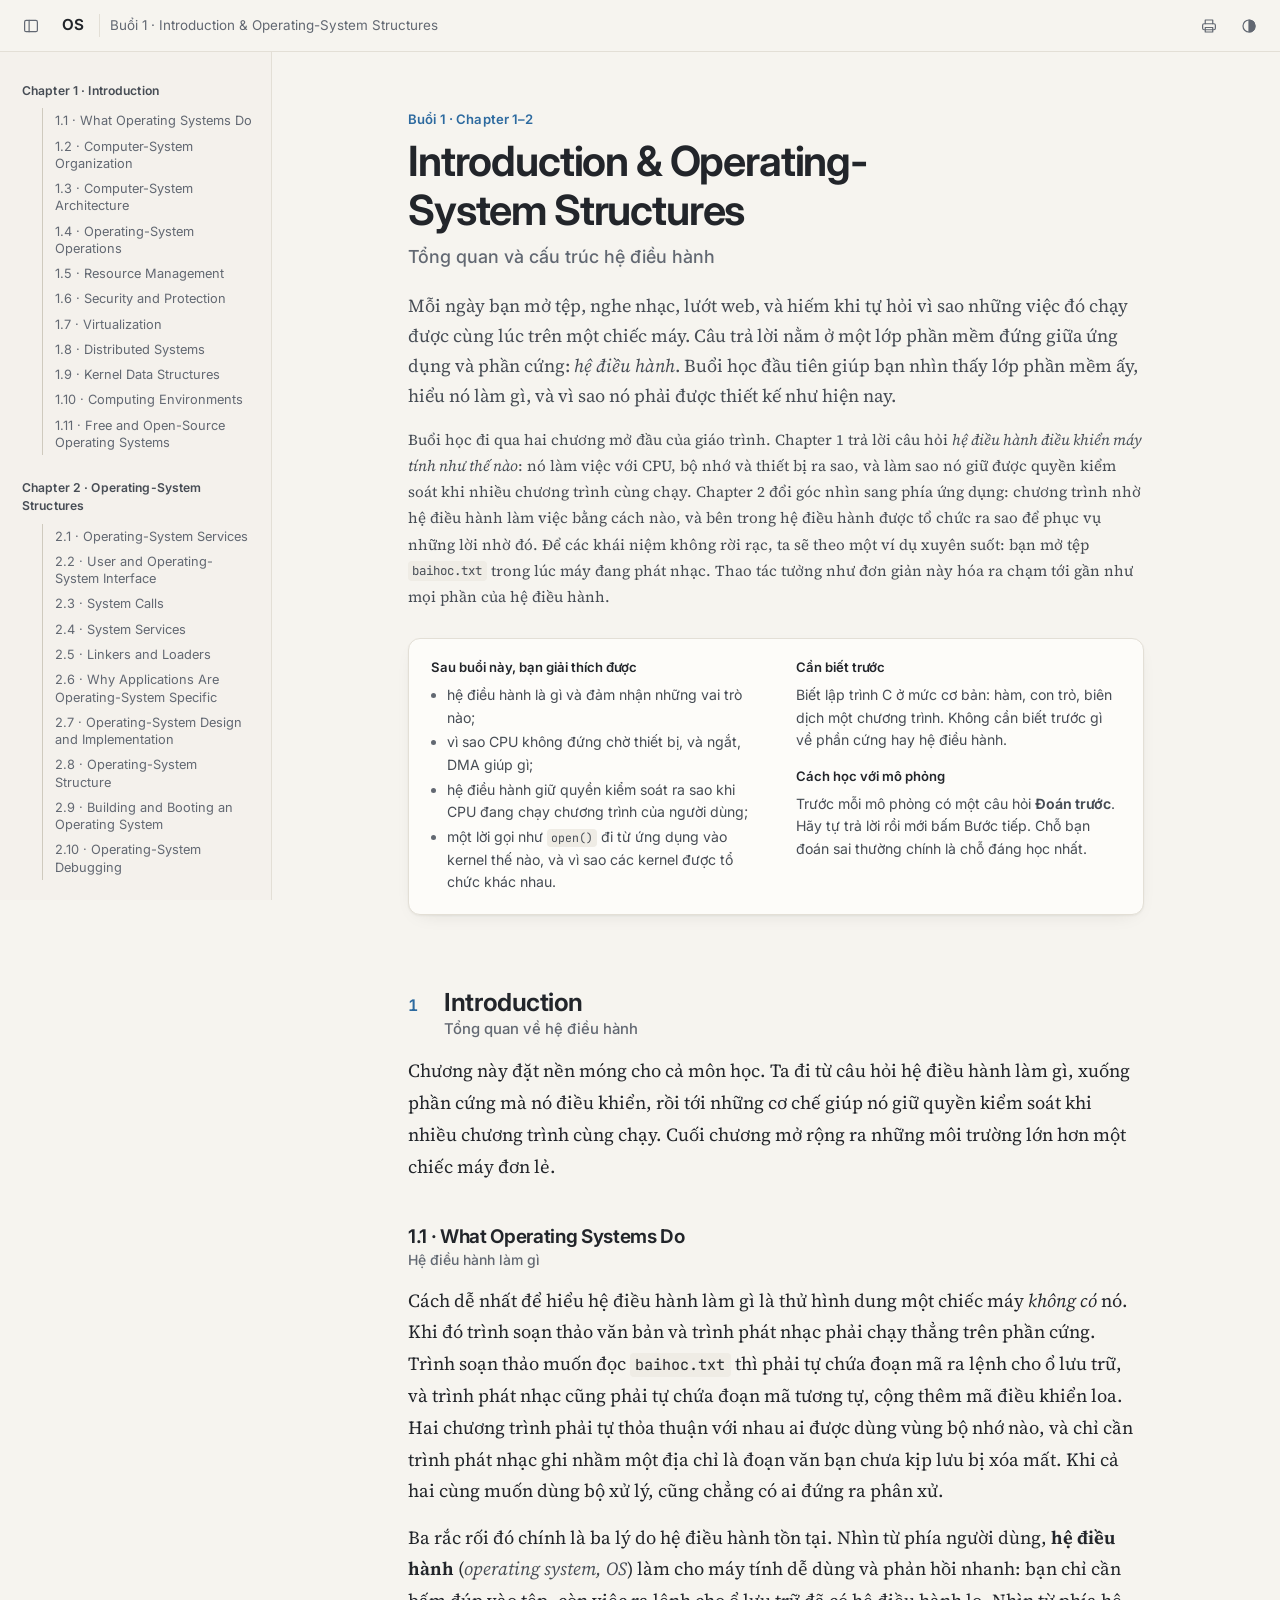
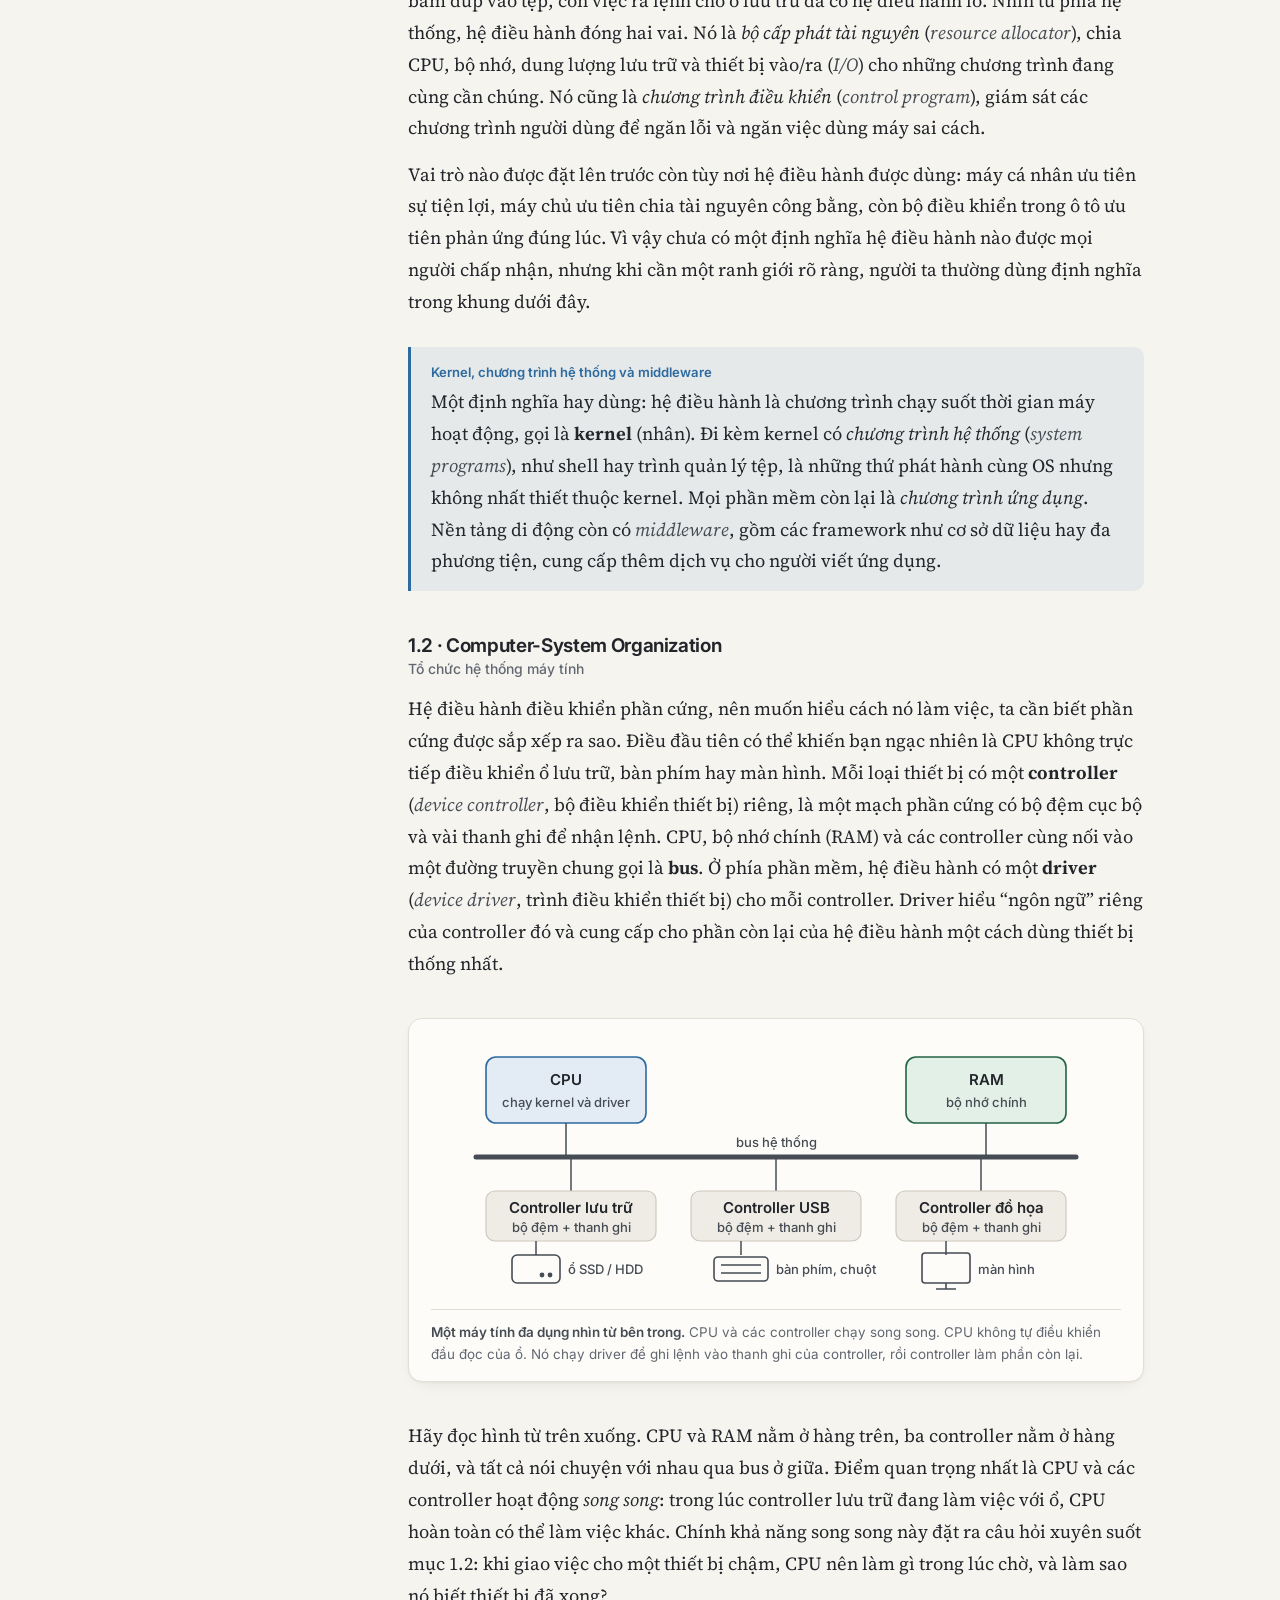
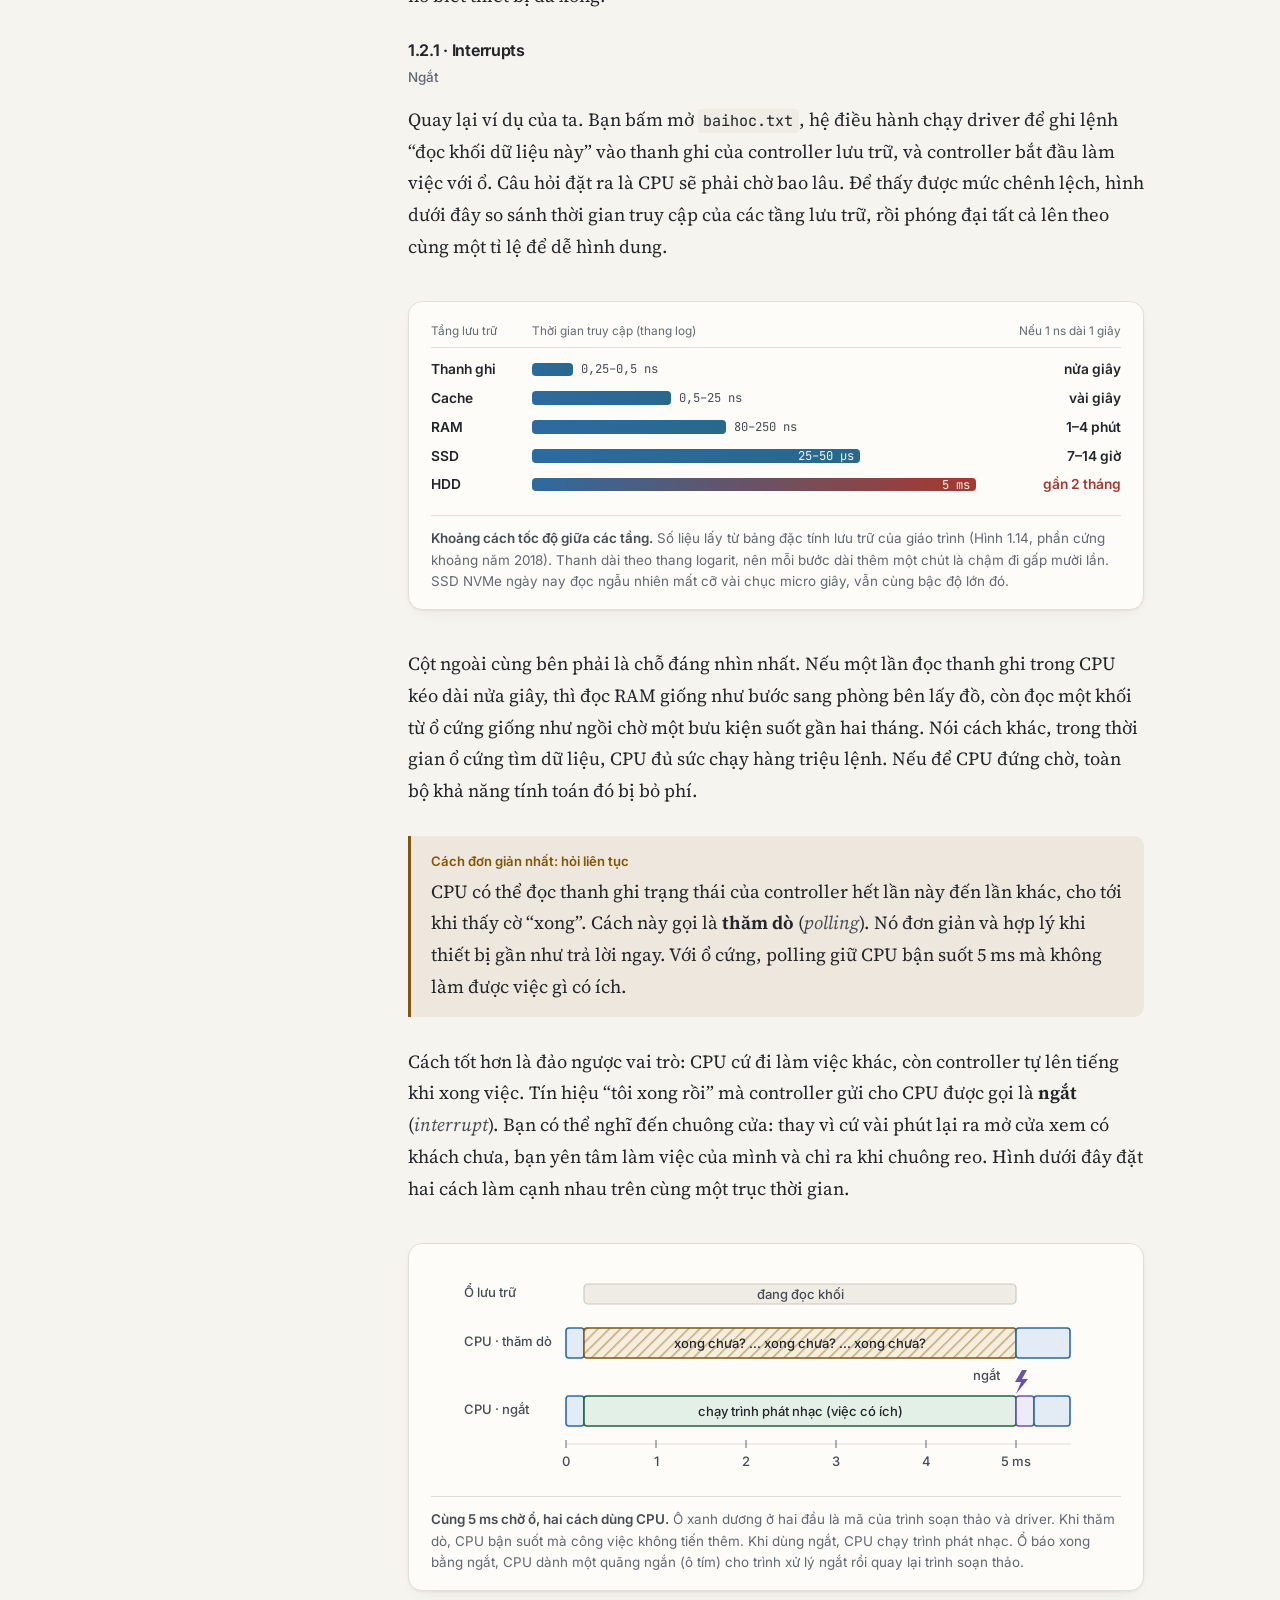
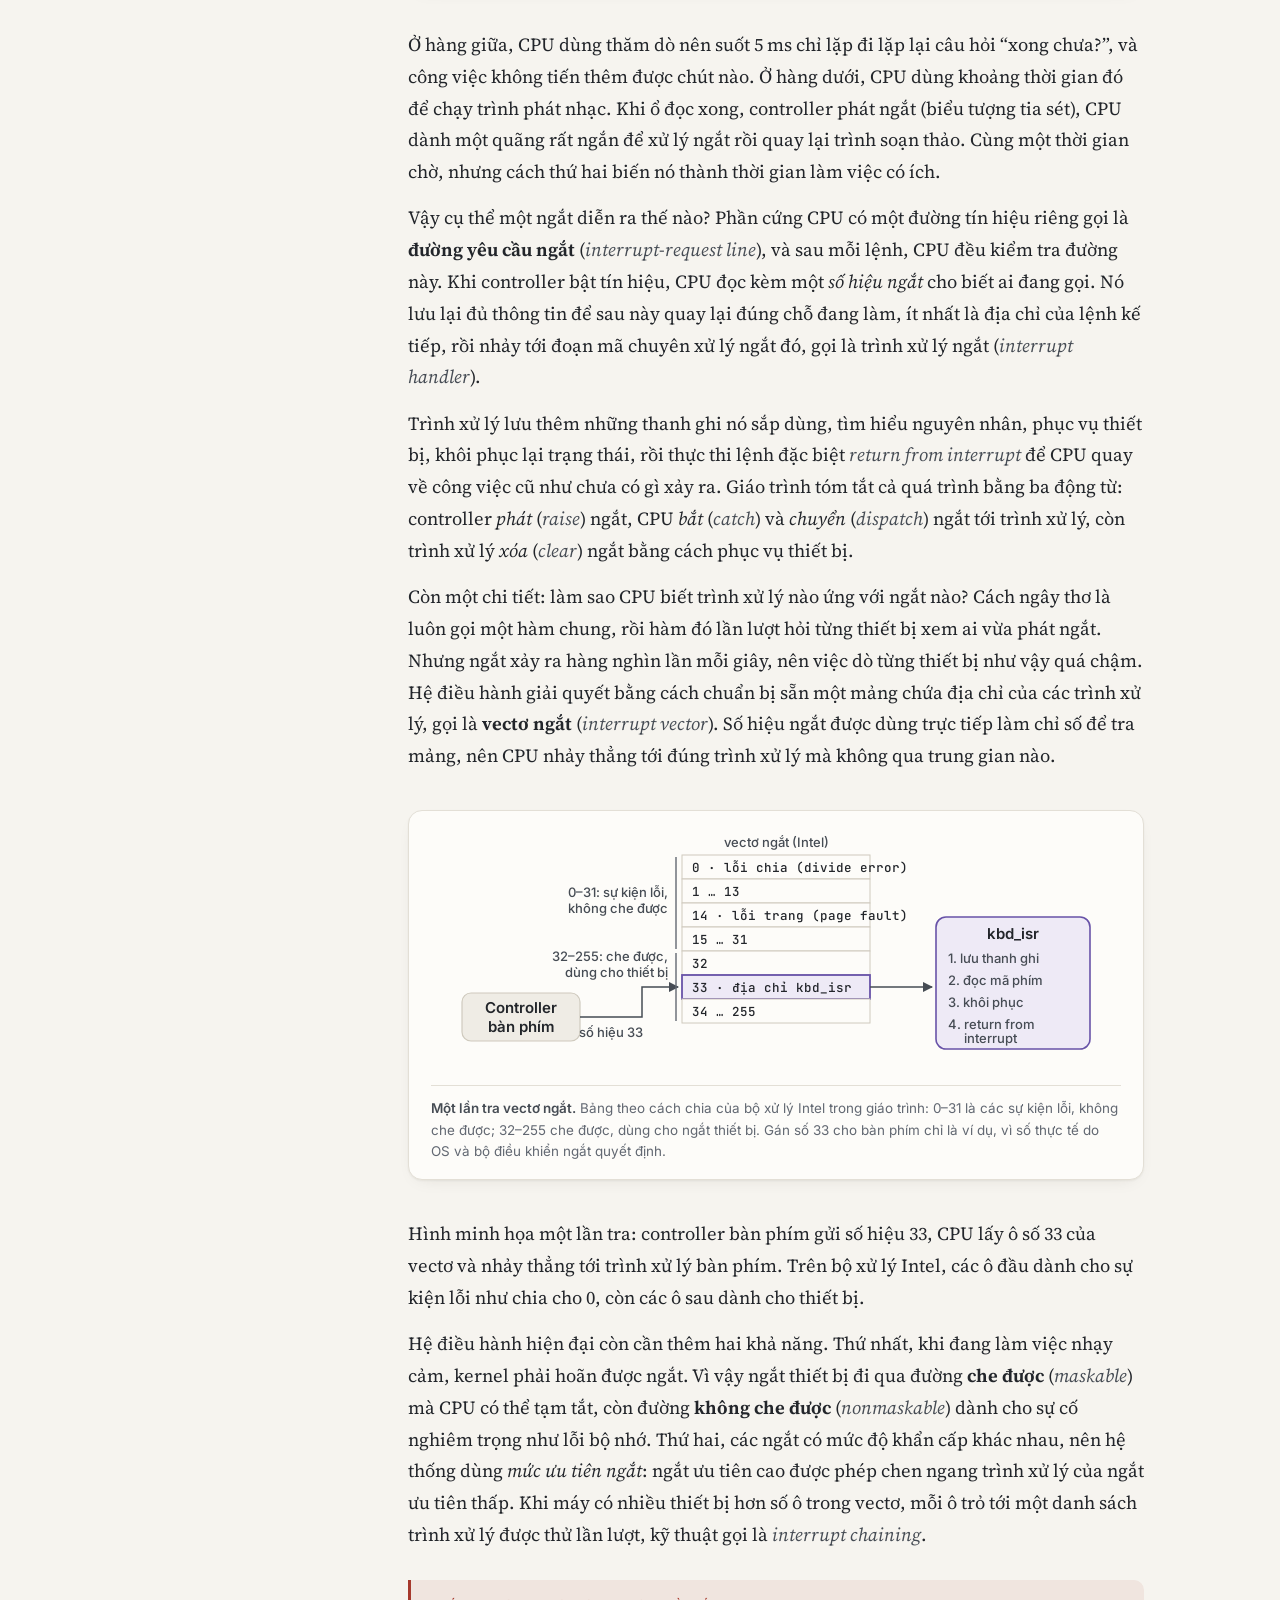
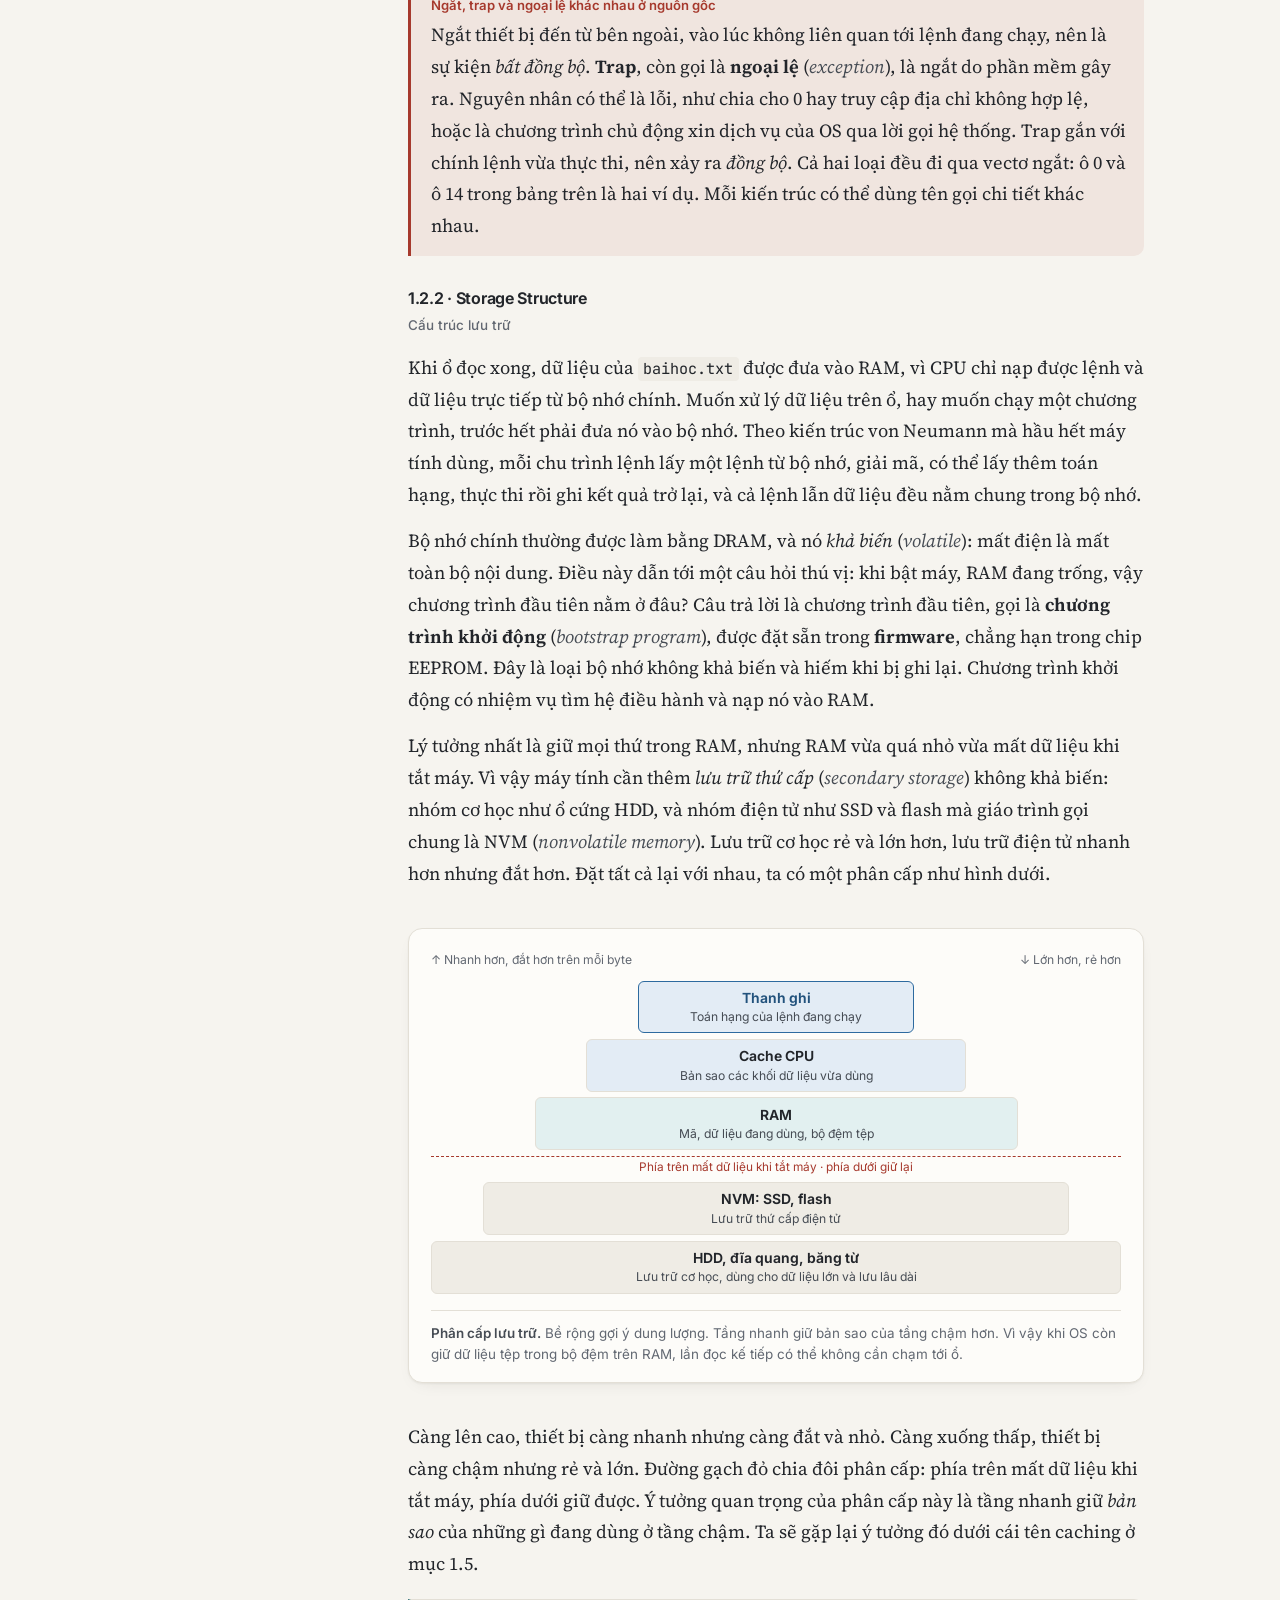
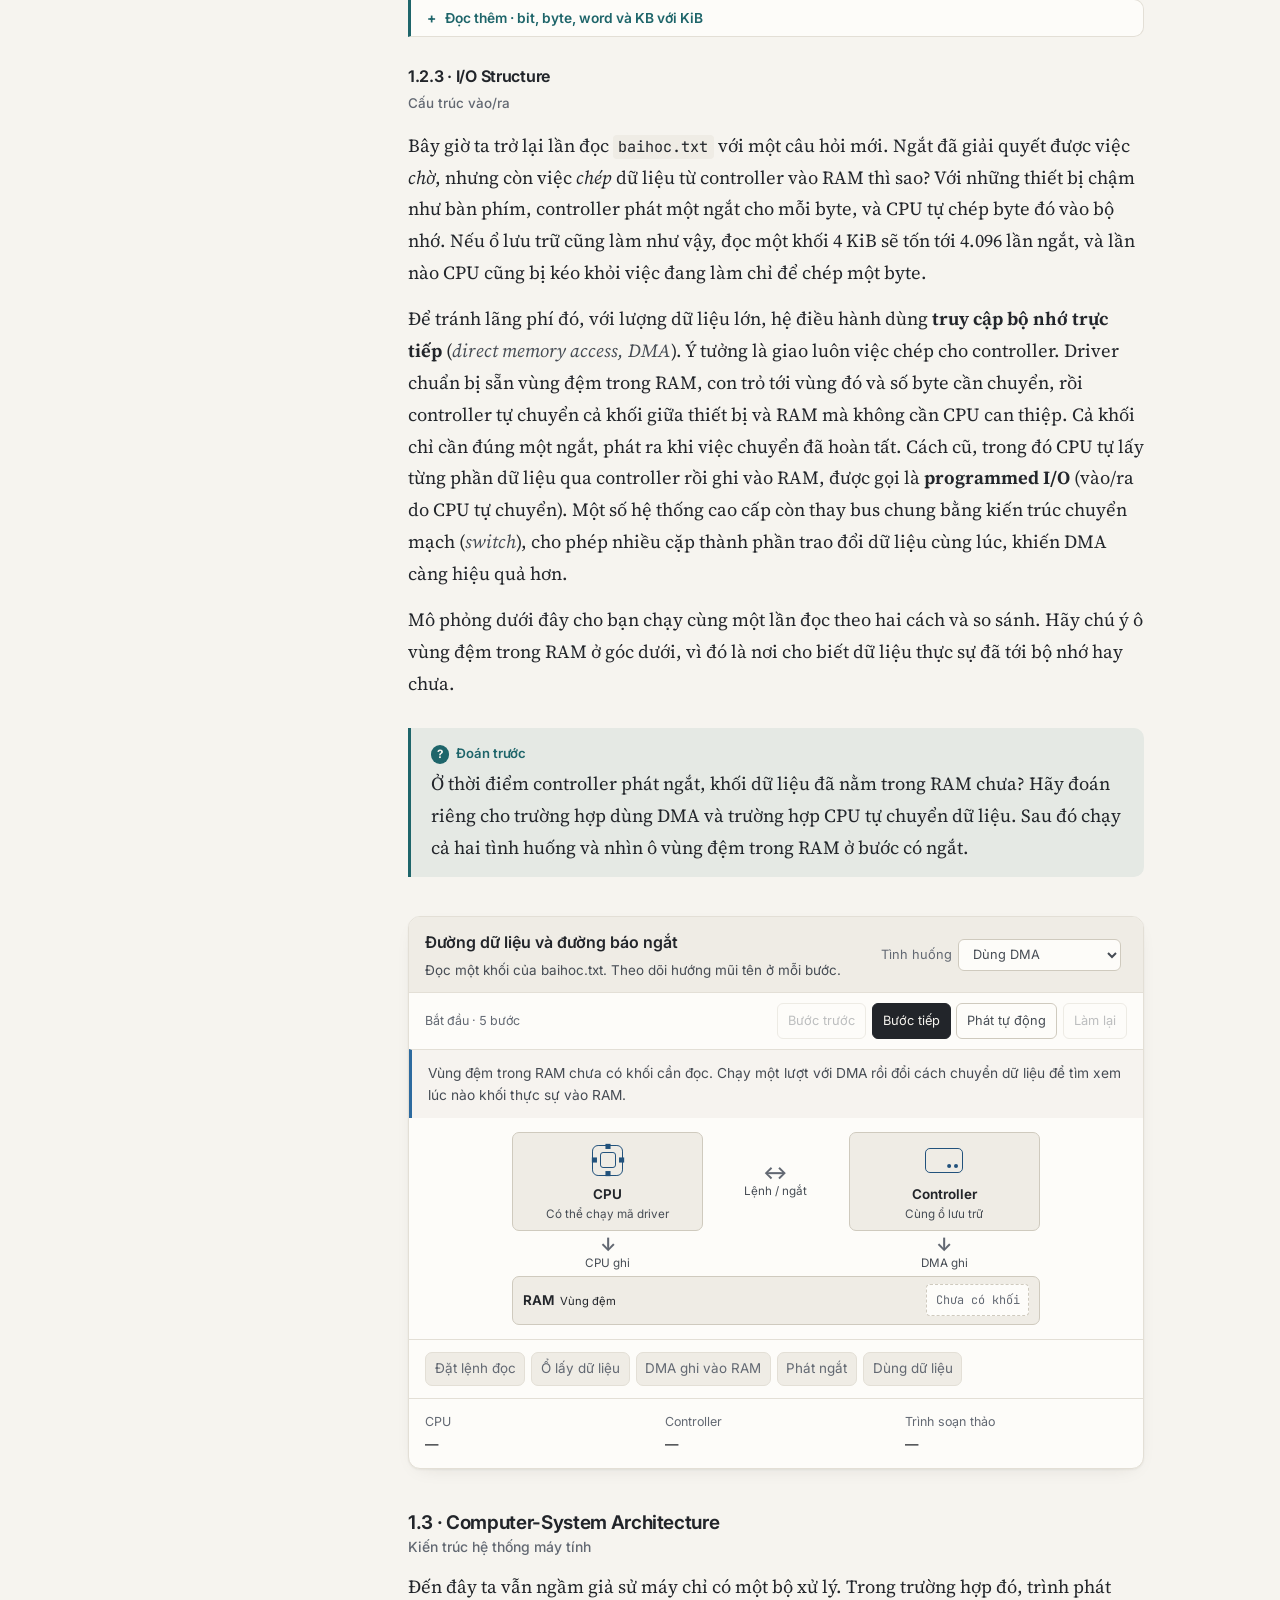
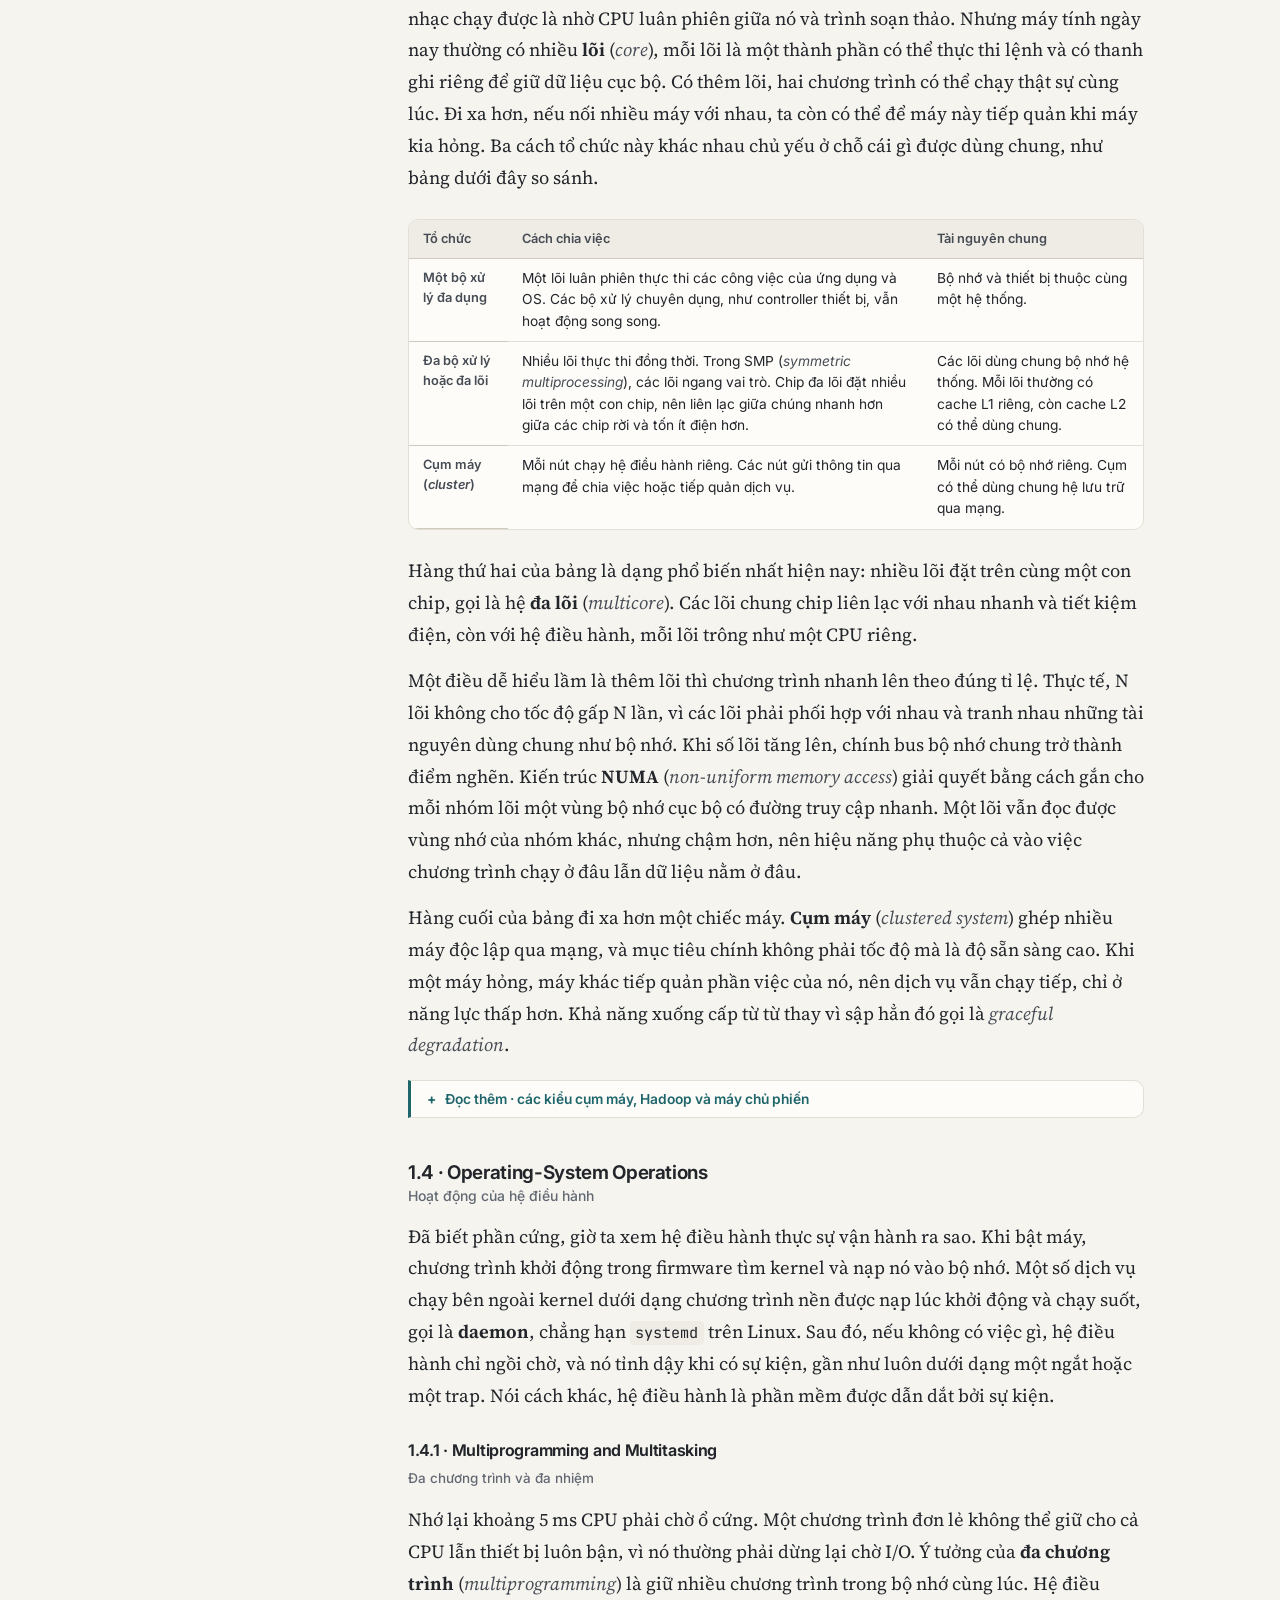
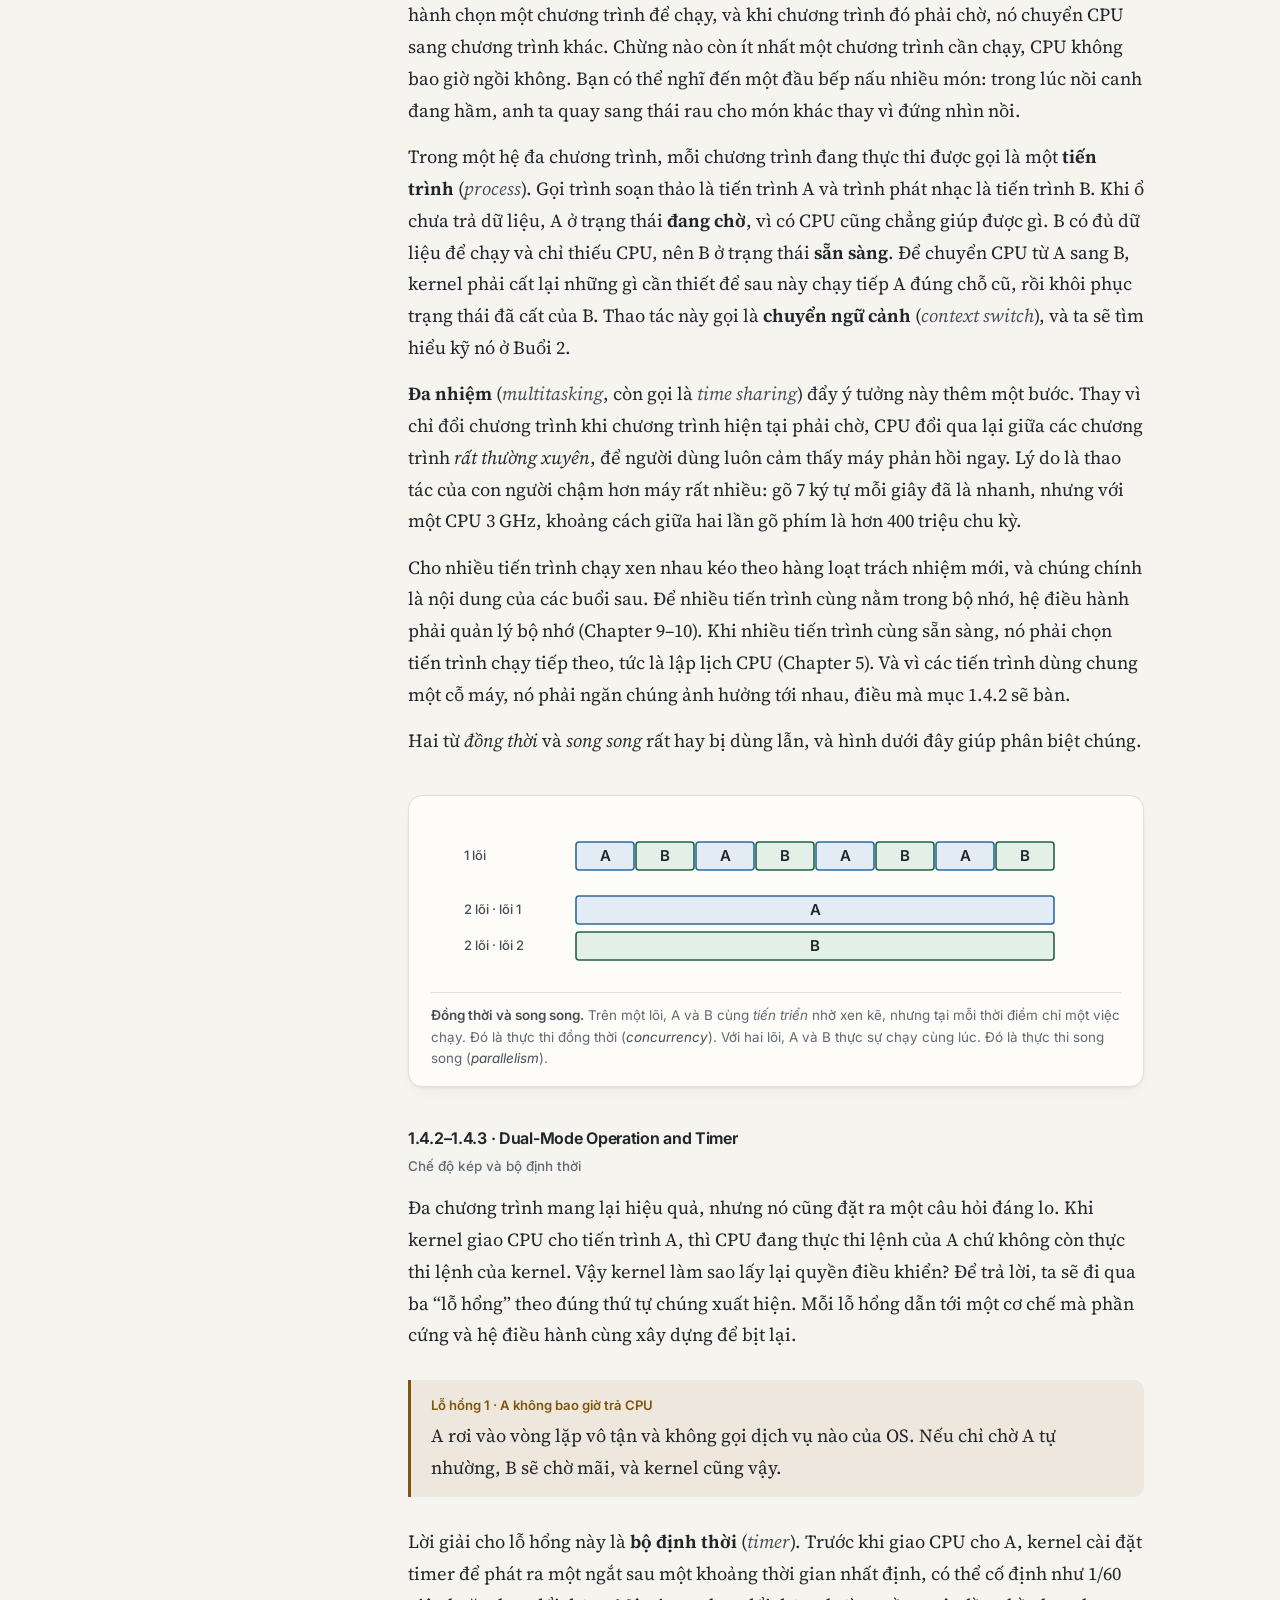
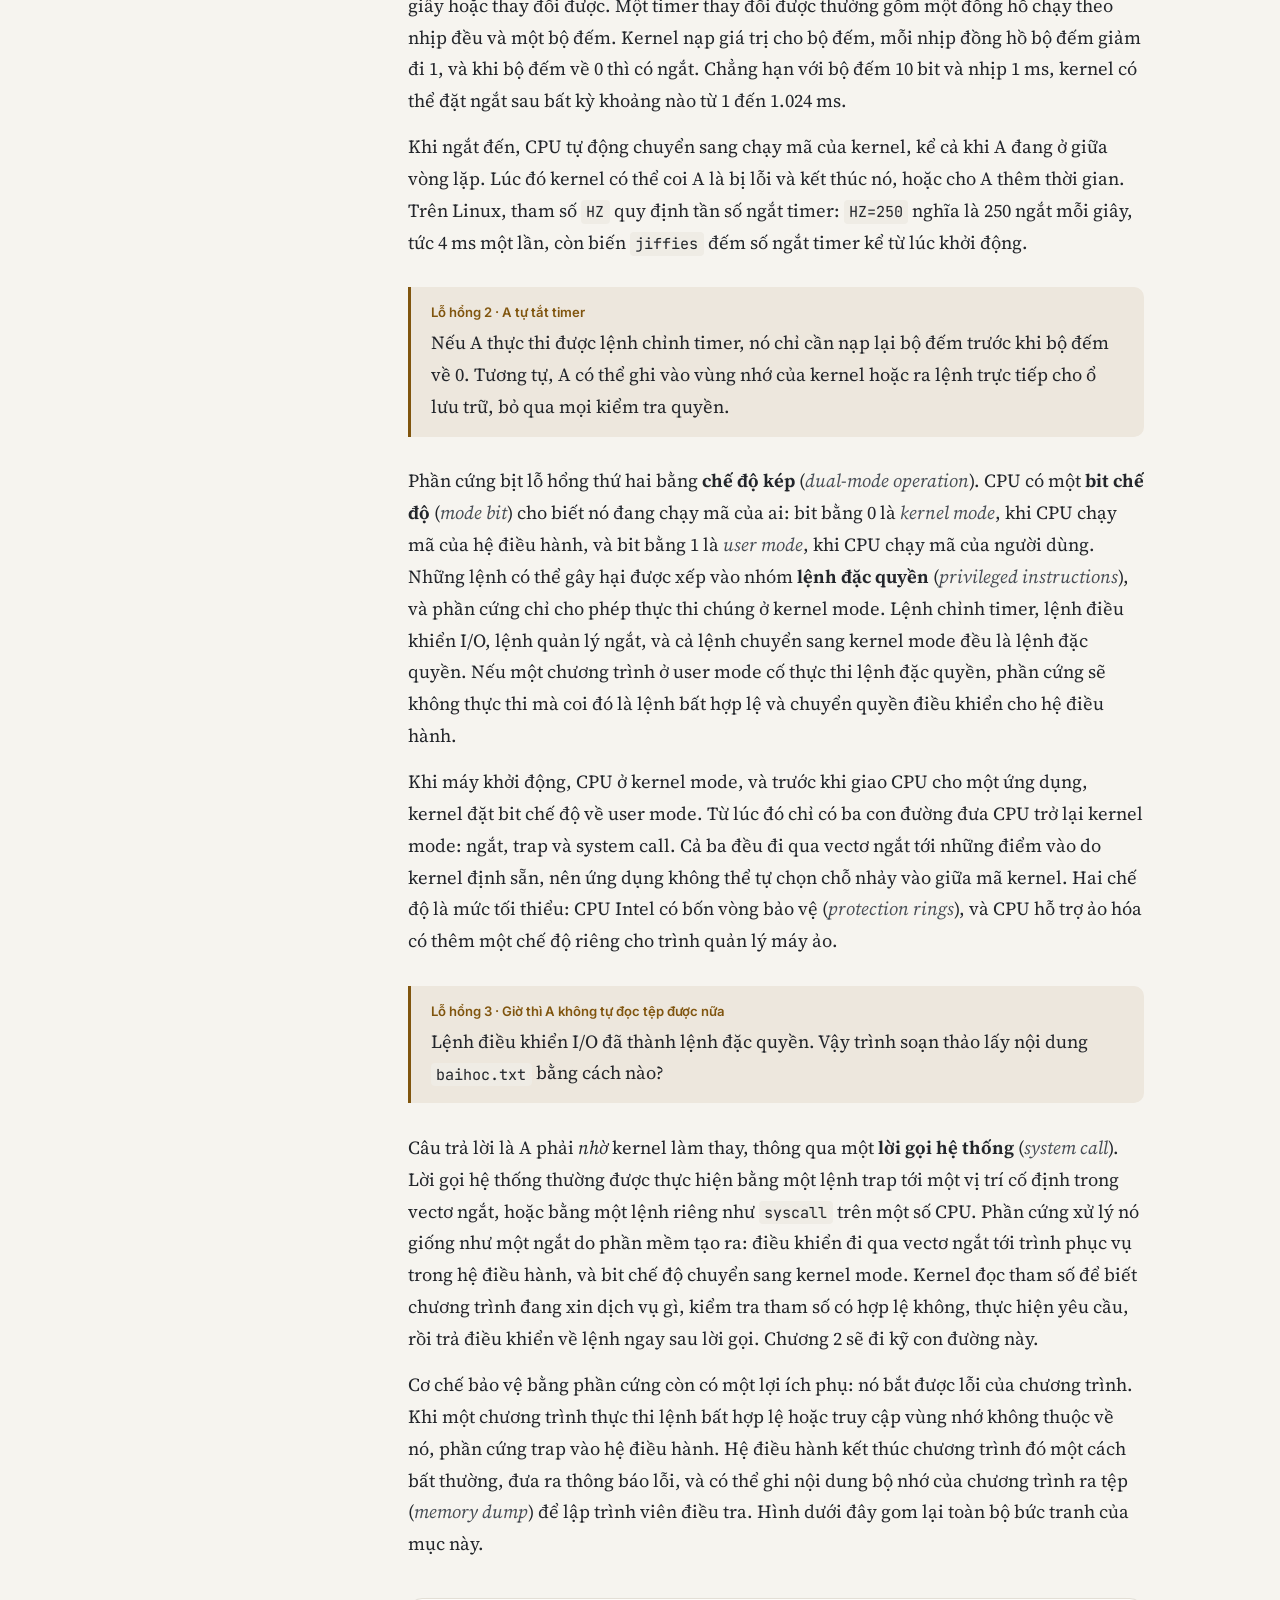
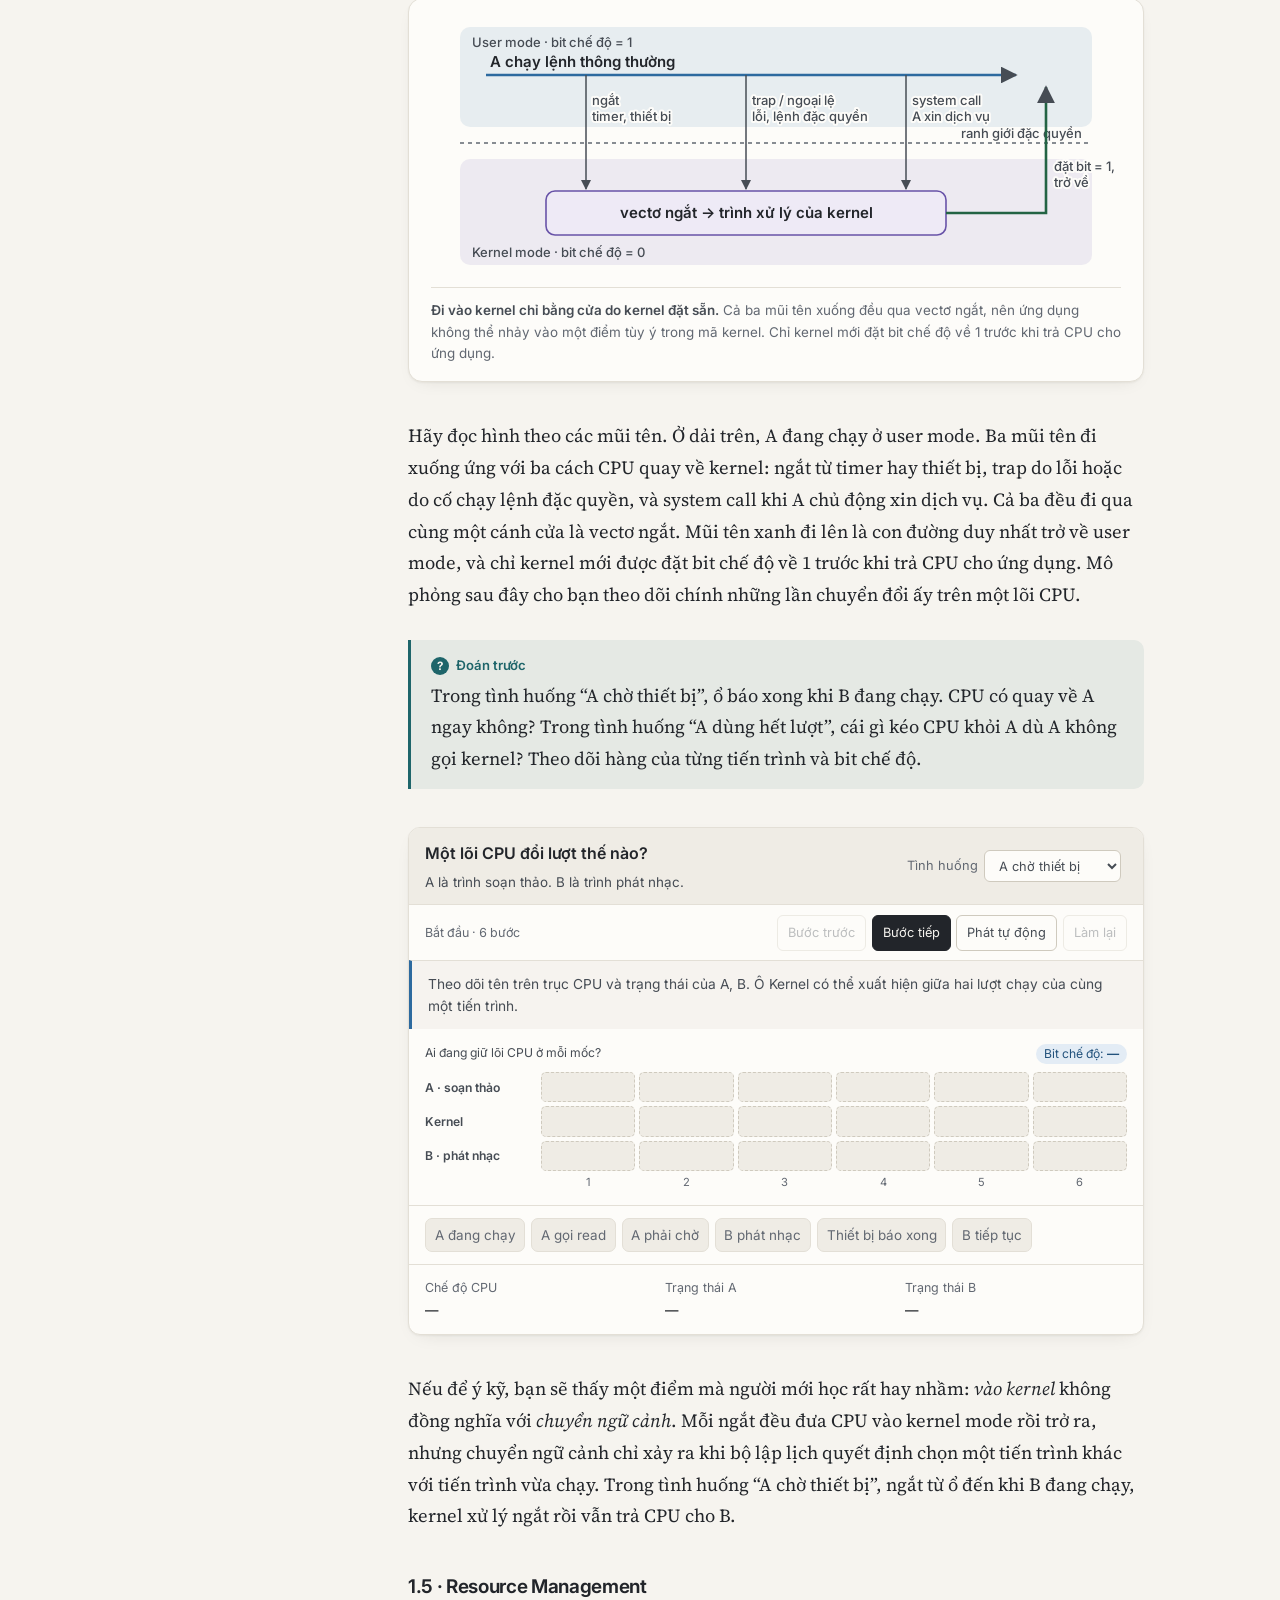
==== commit d2ef2a9a: "Restructure lessons into core flow, short notes and further reading - Keep core concepts in the main" ====
--- a/buoi-1.html
+++ b/buoi-1.html
@@ -107,7 +107,7 @@
         <h3 id="muc-1-1">1.1 · What Operating Systems Do <span class="vi">Hệ điều hành làm gì</span></h3>
         <p>Cách dễ nhất để hiểu hệ điều hành làm gì là thử hình dung một chiếc máy <em>không có</em> nó. Khi đó trình soạn thảo văn bản và trình phát nhạc phải chạy thẳng trên phần cứng. Trình soạn thảo muốn đọc <code>baihoc.txt</code> thì phải tự chứa đoạn mã ra lệnh cho ổ lưu trữ, và trình phát nhạc cũng phải tự chứa đoạn mã tương tự, cộng thêm mã điều khiển loa. Hai chương trình phải tự thỏa thuận với nhau ai được dùng vùng bộ nhớ nào, và chỉ cần trình phát nhạc ghi nhầm một địa chỉ là đoạn văn bạn chưa kịp lưu bị xóa mất. Khi cả hai cùng muốn dùng bộ xử lý, cũng chẳng có ai đứng ra phân xử.</p>
         <p>Ba rắc rối đó chính là ba lý do hệ điều hành tồn tại. Nhìn từ phía người dùng, <dfn>hệ điều hành</dfn> (<span class="en">operating system, OS</span>) làm cho máy tính dễ dùng và phản hồi nhanh: bạn chỉ cần bấm đúp vào tệp, còn việc ra lệnh cho ổ lưu trữ đã có hệ điều hành lo. Nhìn từ phía hệ thống, hệ điều hành đóng hai vai. Nó là <em>bộ cấp phát tài nguyên</em> (<span class="en">resource allocator</span>), chia CPU, bộ nhớ, dung lượng lưu trữ và thiết bị vào/ra (<span class="en">I/O</span>) cho những chương trình đang cùng cần chúng. Nó cũng là <em>chương trình điều khiển</em> (<span class="en">control program</span>), giám sát các chương trình người dùng để ngăn lỗi và ngăn việc dùng máy sai cách.</p>
-        <p>Vai trò nào được đặt lên trước còn tùy nơi hệ điều hành được dùng. Máy tính cá nhân ưu tiên sự tiện lợi và tốc độ phản hồi cho một người dùng. Máy chủ dùng chung phải chia tài nguyên công bằng giữa nhiều người. Bộ điều khiển trong ô tô hay máy giặt gần như không có giao diện, nhưng phải phản ứng đúng lúc. Chính vì mỗi nơi đòi hỏi một kiểu khác nhau, giáo trình nhận xét rằng chưa có một định nghĩa hệ điều hành nào được mọi người chấp nhận. Tuy vậy, khi cần một ranh giới rõ ràng, người ta thường dùng định nghĩa trong khung dưới đây.</p>
+        <p>Vai trò nào được đặt lên trước còn tùy nơi hệ điều hành được dùng: máy cá nhân ưu tiên sự tiện lợi, máy chủ ưu tiên chia tài nguyên công bằng, còn bộ điều khiển trong ô tô ưu tiên phản ứng đúng lúc. Vì vậy chưa có một định nghĩa hệ điều hành nào được mọi người chấp nhận, nhưng khi cần một ranh giới rõ ràng, người ta thường dùng định nghĩa trong khung dưới đây.</p>
         <div class="box def"><div class="box-h">Kernel, chương trình hệ thống và middleware</div><p>Một định nghĩa hay dùng: hệ điều hành là chương trình chạy suốt thời gian máy hoạt động, gọi là <dfn>kernel</dfn> (nhân). Đi kèm kernel có <em>chương trình hệ thống</em> (<span class="en">system programs</span>), như shell hay trình quản lý tệp, là những thứ phát hành cùng OS nhưng không nhất thiết thuộc kernel. Mọi phần mềm còn lại là <em>chương trình ứng dụng</em>. Nền tảng di động còn có <span class="en">middleware</span>, gồm các framework như cơ sở dữ liệu hay đa phương tiện, cung cấp thêm dịch vụ cho người viết ứng dụng.</p></div>
 
         <h3 id="muc-1-2">1.2 · Computer-System Organization <span class="vi">Tổ chức hệ thống máy tính</span></h3>
@@ -230,15 +230,14 @@
           </svg>
           <figcaption><b>Một lần tra vectơ ngắt.</b> Bảng theo cách chia của bộ xử lý Intel trong giáo trình: 0–31 là các sự kiện lỗi, không che được; 32–255 che được, dùng cho ngắt thiết bị. Gán số 33 cho bàn phím chỉ là ví dụ, vì số thực tế do OS và bộ điều khiển ngắt quyết định.</figcaption>
         </figure>
-        <p>Hình minh họa một lần tra như vậy theo cách bộ xử lý Intel chia vectơ ngắt. Controller bàn phím gửi số hiệu 33, CPU lấy ô số 33 của vectơ, đọc ra địa chỉ trình xử lý bàn phím và nhảy tới đó. Để ý cách chia bảng: các ô đầu, từ 0 tới 31, dành cho những sự kiện lỗi như chia cho 0 hay lỗi trang, còn các ô từ 32 trở đi dành cho thiết bị.</p>
-        <p>Cơ chế cơ bản này vẫn chưa đủ cho một hệ điều hành hiện đại, vì còn ba nhu cầu nữa. Thứ nhất, có những lúc kernel đang làm việc nhạy cảm và không được phép bị cắt ngang, nên nó cần hoãn được ngắt. Vì vậy phần lớn ngắt thiết bị đi qua đường <dfn>che được</dfn> (<span class="en">maskable</span>), tức CPU có thể tạm tắt, còn đường <dfn>không che được</dfn> (<span class="en">nonmaskable</span>) được dành cho những sự cố nghiêm trọng như lỗi bộ nhớ không khôi phục được.</p>
-        <p>Thứ hai, máy thường có nhiều thiết bị hơn số ô trong vectơ. Khi đó mỗi ô trỏ tới đầu một danh sách trình xử lý, và các trình xử lý được gọi lần lượt cho tới khi gặp đúng trình cần thiết. Kỹ thuật này gọi là <span class="en">interrupt chaining</span>, một sự dung hòa giữa bảng quá lớn và một hàm chung quá chậm. Thứ ba, các ngắt có mức độ khẩn cấp khác nhau, nên hệ thống dùng <em>mức ưu tiên ngắt</em>: ngắt ưu tiên thấp có thể bị hoãn mà không phải chặn mọi ngắt, còn ngắt ưu tiên cao có thể chen ngang trình xử lý của ngắt ưu tiên thấp.</p>
+        <p>Hình minh họa một lần tra: controller bàn phím gửi số hiệu 33, CPU lấy ô số 33 của vectơ và nhảy thẳng tới trình xử lý bàn phím. Trên bộ xử lý Intel, các ô đầu dành cho sự kiện lỗi như chia cho 0, còn các ô sau dành cho thiết bị.</p>
+        <p>Hệ điều hành hiện đại còn cần thêm hai khả năng. Thứ nhất, khi đang làm việc nhạy cảm, kernel phải hoãn được ngắt. Vì vậy ngắt thiết bị đi qua đường <dfn>che được</dfn> (<span class="en">maskable</span>) mà CPU có thể tạm tắt, còn đường <dfn>không che được</dfn> (<span class="en">nonmaskable</span>) dành cho sự cố nghiêm trọng như lỗi bộ nhớ. Thứ hai, các ngắt có mức độ khẩn cấp khác nhau, nên hệ thống dùng <em>mức ưu tiên ngắt</em>: ngắt ưu tiên cao được phép chen ngang trình xử lý của ngắt ưu tiên thấp. Khi máy có nhiều thiết bị hơn số ô trong vectơ, mỗi ô trỏ tới một danh sách trình xử lý được thử lần lượt, kỹ thuật gọi là <span class="en">interrupt chaining</span>.</p>
         <div class="box pitfall"><div class="box-h">Ngắt, trap và ngoại lệ khác nhau ở nguồn gốc</div><p>Ngắt thiết bị đến từ bên ngoài, vào lúc không liên quan tới lệnh đang chạy, nên là sự kiện <em>bất đồng bộ</em>. <dfn>Trap</dfn>, còn gọi là <dfn>ngoại lệ</dfn> (<span class="en">exception</span>), là ngắt do phần mềm gây ra. Nguyên nhân có thể là lỗi, như chia cho 0 hay truy cập địa chỉ không hợp lệ, hoặc là chương trình chủ động xin dịch vụ của OS qua lời gọi hệ thống. Trap gắn với chính lệnh vừa thực thi, nên xảy ra <em>đồng bộ</em>. Cả hai loại đều đi qua vectơ ngắt: ô 0 và ô 14 trong bảng trên là hai ví dụ. Mỗi kiến trúc có thể dùng tên gọi chi tiết khác nhau.</p></div>
 
         <h4 id="muc-1-2-2">1.2.2 · Storage Structure <span class="vi">Cấu trúc lưu trữ</span></h4>
-        <p>Khi ổ đọc xong, dữ liệu của <code>baihoc.txt</code> sẽ được đưa vào RAM. Lý do là CPU chỉ nạp được lệnh và dữ liệu trực tiếp từ bộ nhớ chính. Muốn xử lý dữ liệu đang nằm trên ổ, trước hết phải chuyển nó vào bộ nhớ, và muốn chạy một chương trình thì mã của chương trình cũng phải nằm trong bộ nhớ. Trên kiến trúc von Neumann mà hầu hết máy tính dùng, mỗi chu trình lệnh lấy một lệnh từ bộ nhớ vào thanh ghi lệnh, giải mã, có thể lấy thêm toán hạng từ bộ nhớ, thực thi, rồi có thể ghi kết quả trở lại. Bộ nhớ chỉ thấy một dòng địa chỉ đi qua, nó không biết địa chỉ nào chứa lệnh và địa chỉ nào chứa dữ liệu.</p>
+        <p>Khi ổ đọc xong, dữ liệu của <code>baihoc.txt</code> được đưa vào RAM, vì CPU chỉ nạp được lệnh và dữ liệu trực tiếp từ bộ nhớ chính. Muốn xử lý dữ liệu trên ổ, hay muốn chạy một chương trình, trước hết phải đưa nó vào bộ nhớ. Theo kiến trúc von Neumann mà hầu hết máy tính dùng, mỗi chu trình lệnh lấy một lệnh từ bộ nhớ, giải mã, có thể lấy thêm toán hạng, thực thi rồi ghi kết quả trở lại, và cả lệnh lẫn dữ liệu đều nằm chung trong bộ nhớ.</p>
         <p>Bộ nhớ chính thường được làm bằng DRAM, và nó <em>khả biến</em> (<span class="en">volatile</span>): mất điện là mất toàn bộ nội dung. Điều này dẫn tới một câu hỏi thú vị: khi bật máy, RAM đang trống, vậy chương trình đầu tiên nằm ở đâu? Câu trả lời là chương trình đầu tiên, gọi là <dfn>chương trình khởi động</dfn> (<span class="en">bootstrap program</span>), được đặt sẵn trong <dfn>firmware</dfn>, chẳng hạn trong chip EEPROM. Đây là loại bộ nhớ không khả biến và hiếm khi bị ghi lại. Chương trình khởi động có nhiệm vụ tìm hệ điều hành và nạp nó vào RAM.</p>
-        <p>Lý tưởng nhất là giữ mọi thứ trong RAM, nhưng RAM vừa quá nhỏ so với nhu cầu lưu trữ vừa mất dữ liệu khi tắt máy. Vì vậy máy tính cần thêm <em>lưu trữ thứ cấp</em> (<span class="en">secondary storage</span>) không khả biến. Giáo trình gọi chung loại lưu trữ giữ được dữ liệu khi mất điện là NVS (<span class="en">nonvolatile storage</span>) và chia làm hai nhóm. Nhóm cơ học gồm ổ cứng HDD, đĩa quang và băng từ. Nhóm điện tử gồm bộ nhớ flash và SSD, được gọi chung là NVM (<span class="en">nonvolatile memory</span>). Lưu trữ cơ học thường có dung lượng lớn hơn và rẻ hơn trên mỗi byte, còn lưu trữ điện tử nhanh hơn nhưng đắt hơn. Đặt tất cả lại với nhau, ta có một phân cấp như hình dưới.</p>
+        <p>Lý tưởng nhất là giữ mọi thứ trong RAM, nhưng RAM vừa quá nhỏ vừa mất dữ liệu khi tắt máy. Vì vậy máy tính cần thêm <em>lưu trữ thứ cấp</em> (<span class="en">secondary storage</span>) không khả biến: nhóm cơ học như ổ cứng HDD, và nhóm điện tử như SSD và flash mà giáo trình gọi chung là NVM (<span class="en">nonvolatile memory</span>). Lưu trữ cơ học rẻ và lớn hơn, lưu trữ điện tử nhanh hơn nhưng đắt hơn. Đặt tất cả lại với nhau, ta có một phân cấp như hình dưới.</p>
         <figure class="fig storage-figure">
           <div class="storage-scale"><span>↑ Nhanh hơn, đắt hơn trên mỗi byte</span><span>↓ Lớn hơn, rẻ hơn</span></div>
           <ol class="storage-pyramid">
@@ -252,7 +251,9 @@
           <figcaption><b>Phân cấp lưu trữ.</b> Bề rộng gợi ý dung lượng. Tầng nhanh giữ bản sao của tầng chậm hơn. Vì vậy khi OS còn giữ dữ liệu tệp trong bộ đệm trên RAM, lần đọc kế tiếp có thể không cần chạm tới ổ.</figcaption>
         </figure>
         <p>Càng lên cao, thiết bị càng nhanh nhưng càng đắt và nhỏ. Càng xuống thấp, thiết bị càng chậm nhưng rẻ và lớn. Đường gạch đỏ chia đôi phân cấp: phía trên mất dữ liệu khi tắt máy, phía dưới giữ được. Ý tưởng quan trọng của phân cấp này là tầng nhanh giữ <em>bản sao</em> của những gì đang dùng ở tầng chậm. Ta sẽ gặp lại ý tưởng đó dưới cái tên caching ở mục 1.5.</p>
-        <p>Một chút về đơn vị đo. <dfn>Bit</dfn> là đơn vị lưu trữ nhỏ nhất, mang giá trị 0 hoặc 1. Một byte gồm 8 bit và là khối nhỏ nhất mà phần lớn máy tính có lệnh để di chuyển. <dfn>Word</dfn> là đơn vị dữ liệu tự nhiên của một kiến trúc, ví dụ máy có thanh ghi 64 bit thường có word dài 8 byte. Giáo trình dùng quy ước KB = 1.024 byte, MB = 1.024² byte, và cứ thế tiếp tục. Chuẩn IEC hiện nay gọi các đơn vị lũy thừa 2 này là KiB, MiB, và dành kB = 1.000 byte cho tiền tố thập phân, cũng là cách các hãng ổ cứng ghi dung lượng. Bài giảng này dùng KiB khi cần phân biệt.</p>
+        <details class="deep"><summary><span class="q">Đọc thêm · bit, byte, word và KB với KiB</span></summary><div class="deep-body">
+          <p>Một chút về đơn vị đo. <dfn>Bit</dfn> là đơn vị lưu trữ nhỏ nhất, mang giá trị 0 hoặc 1. Một byte gồm 8 bit và là khối nhỏ nhất mà phần lớn máy tính có lệnh để di chuyển. <dfn>Word</dfn> là đơn vị dữ liệu tự nhiên của một kiến trúc, ví dụ máy có thanh ghi 64 bit thường có word dài 8 byte. Giáo trình dùng quy ước KB = 1.024 byte, MB = 1.024² byte, và cứ thế tiếp tục. Chuẩn IEC hiện nay gọi các đơn vị lũy thừa 2 này là KiB, MiB, và dành kB = 1.000 byte cho tiền tố thập phân, cũng là cách các hãng ổ cứng ghi dung lượng. Bài giảng này dùng KiB khi cần phân biệt.</p>
+        </div></details>
 
         <h4 id="muc-1-2-3">1.2.3 · I/O Structure <span class="vi">Cấu trúc vào/ra</span></h4>
         <p>Bây giờ ta trở lại lần đọc <code>baihoc.txt</code> với một câu hỏi mới. Ngắt đã giải quyết được việc <em>chờ</em>, nhưng còn việc <em>chép</em> dữ liệu từ controller vào RAM thì sao? Với những thiết bị chậm như bàn phím, controller phát một ngắt cho mỗi byte, và CPU tự chép byte đó vào bộ nhớ. Nếu ổ lưu trữ cũng làm như vậy, đọc một khối 4 KiB sẽ tốn tới 4.096 lần ngắt, và lần nào CPU cũng bị kéo khỏi việc đang làm chỉ để chép một byte.</p>
@@ -271,20 +272,21 @@
             <tr><th scope="row">Cụm máy (<span class="en">cluster</span>)</th><td>Mỗi nút chạy hệ điều hành riêng. Các nút gửi thông tin qua mạng để chia việc hoặc tiếp quản dịch vụ.</td><td>Mỗi nút có bộ nhớ riêng. Cụm có thể dùng chung hệ lưu trữ qua mạng.</td></tr>
           </tbody>
         </table></div>
-        <p>Hàng thứ hai của bảng là dạng phổ biến nhất hiện nay. Thay vì gắn nhiều con chip CPU rời lên bo mạch, người ta đặt nhiều lõi lên cùng một con chip, gọi là hệ <dfn>đa lõi</dfn> (<span class="en">multicore</span>). Vì các lõi nằm chung một chip, chúng liên lạc với nhau nhanh hơn nhiều so với giữa các chip rời, và tiêu thụ ít điện hơn, điều đặc biệt quan trọng với điện thoại và máy tính xách tay. Với hệ điều hành, mỗi lõi trông như một CPU riêng. Ở quy mô lớn hơn, các trung tâm dữ liệu dùng <em>máy chủ phiến</em> (<span class="en">blade servers</span>): nhiều bảng mạch, mỗi bảng có bộ xử lý, I/O và kết nối mạng riêng, được cắm chung vào một khung. Mỗi phiến khởi động độc lập và chạy hệ điều hành riêng, và bản thân mỗi phiến lại có thể là một hệ đa bộ xử lý.</p>
+        <p>Hàng thứ hai của bảng là dạng phổ biến nhất hiện nay: nhiều lõi đặt trên cùng một con chip, gọi là hệ <dfn>đa lõi</dfn> (<span class="en">multicore</span>). Các lõi chung chip liên lạc với nhau nhanh và tiết kiệm điện, còn với hệ điều hành, mỗi lõi trông như một CPU riêng.</p>
         <p>Một điều dễ hiểu lầm là thêm lõi thì chương trình nhanh lên theo đúng tỉ lệ. Thực tế, N lõi không cho tốc độ gấp N lần, vì các lõi phải phối hợp với nhau và tranh nhau những tài nguyên dùng chung như bộ nhớ. Khi số lõi tăng lên, chính bus bộ nhớ chung trở thành điểm nghẽn. Kiến trúc <dfn>NUMA</dfn> (<span class="en">non-uniform memory access</span>) giải quyết bằng cách gắn cho mỗi nhóm lõi một vùng bộ nhớ cục bộ có đường truy cập nhanh. Một lõi vẫn đọc được vùng nhớ của nhóm khác, nhưng chậm hơn, nên hiệu năng phụ thuộc cả vào việc chương trình chạy ở đâu lẫn dữ liệu nằm ở đâu.</p>
-        <p>Cụm máy (<span class="en">clustered system</span>) thường được dùng để đạt độ sẵn sàng cao, tức dịch vụ vẫn chạy khi có máy hỏng. Trong cụm bất đối xứng, một máy ở chế độ dự phòng nóng (<span class="en">hot standby</span>), không làm gì ngoài theo dõi máy đang chạy và tiếp quản khi máy đó hỏng. Trong cụm đối xứng, mọi máy cùng phục vụ và giám sát lẫn nhau. Khi mất một máy, dịch vụ vẫn tiếp tục nhưng ở năng lực thấp hơn, gọi là suy giảm từ từ (<span class="en">graceful degradation</span>).</p>
-        <p>Hệ <em>chịu lỗi</em> (<span class="en">fault tolerant</span>) còn đi xa hơn: nó tiếp tục hoạt động khi bất kỳ một thành phần đơn lẻ nào hỏng. Nếu nhiều máy trong cụm cùng ghi lên một dữ liệu, cần một trình quản lý khóa phân tán (<span class="en">distributed lock manager</span>) để điều phối quyền cập nhật. Hadoop là một ví dụ tính toán trên cụm: HDFS rải dữ liệu qua nhiều máy, YARN phân chia tài nguyên và lập lịch, còn MapReduce chạy các phần việc song song rồi gộp kết quả.</p>
+        <p>Hàng cuối của bảng đi xa hơn một chiếc máy. <dfn>Cụm máy</dfn> (<span class="en">clustered system</span>) ghép nhiều máy độc lập qua mạng, và mục tiêu chính không phải tốc độ mà là độ sẵn sàng cao. Khi một máy hỏng, máy khác tiếp quản phần việc của nó, nên dịch vụ vẫn chạy tiếp, chỉ ở năng lực thấp hơn. Khả năng xuống cấp từ từ thay vì sập hẳn đó gọi là <span class="en">graceful degradation</span>.</p>
+        <details class="deep"><summary><span class="q">Đọc thêm · các kiểu cụm máy, Hadoop và máy chủ phiến</span></summary><div class="deep-body">
+          <p>Ở cụm bất đối xứng, một máy chỉ đứng dự phòng nóng (<span class="en">hot standby</span>), theo dõi máy đang chạy và tiếp quản khi máy đó hỏng. Ở cụm đối xứng, mọi máy cùng phục vụ và giám sát lẫn nhau. Hệ <em>chịu lỗi</em> (<span class="en">fault tolerant</span>) còn đi xa hơn: nó tiếp tục hoạt động khi bất kỳ một thành phần đơn lẻ nào hỏng. Nếu nhiều máy trong cụm cùng ghi lên một dữ liệu, cần một trình quản lý khóa phân tán (<span class="en">distributed lock manager</span>) để điều phối. Hadoop là một ví dụ tính toán trên cụm: HDFS rải dữ liệu qua nhiều máy, YARN chia tài nguyên, MapReduce chạy các phần việc song song rồi gộp kết quả. Ở quy mô trung tâm dữ liệu còn có <em>máy chủ phiến</em> (<span class="en">blade servers</span>): nhiều bảng mạch cắm chung một khung, mỗi phiến khởi động độc lập và chạy hệ điều hành riêng.</p>
+        </div></details>
 
         <h3 id="muc-1-4">1.4 · Operating-System Operations <span class="vi">Hoạt động của hệ điều hành</span></h3>
-        <p>Đã biết phần cứng, giờ ta xem hệ điều hành thực sự vận hành ra sao. Mọi thứ bắt đầu khi bật máy. Chương trình khởi động trong firmware khởi tạo phần cứng, tìm kernel và nạp nó vào bộ nhớ. Kernel bắt đầu cung cấp dịch vụ, và một số dịch vụ khác chạy bên ngoài kernel dưới dạng chương trình hệ thống được nạp lúc khởi động và chạy suốt thời gian máy hoạt động, gọi là <dfn>daemon</dfn>.</p>
-        <p>Trên Linux, chương trình hệ thống đầu tiên là <code>systemd</code>, và nó lần lượt khởi động các daemon khác. Sau đó, nếu không có chương trình nào cần chạy, không thiết bị nào cần phục vụ và không ai cần phản hồi, hệ điều hành chỉ ngồi chờ. Nó tỉnh dậy khi có sự kiện, và sự kiện gần như luôn đến dưới dạng một ngắt hoặc một trap. Nói cách khác, hệ điều hành là phần mềm được dẫn dắt bởi các sự kiện.</p>
+        <p>Đã biết phần cứng, giờ ta xem hệ điều hành thực sự vận hành ra sao. Khi bật máy, chương trình khởi động trong firmware tìm kernel và nạp nó vào bộ nhớ. Một số dịch vụ chạy bên ngoài kernel dưới dạng chương trình nền được nạp lúc khởi động và chạy suốt, gọi là <dfn>daemon</dfn>, chẳng hạn <code>systemd</code> trên Linux. Sau đó, nếu không có việc gì, hệ điều hành chỉ ngồi chờ, và nó tỉnh dậy khi có sự kiện, gần như luôn dưới dạng một ngắt hoặc một trap. Nói cách khác, hệ điều hành là phần mềm được dẫn dắt bởi sự kiện.</p>
 
         <h4 id="muc-1-4-1">1.4.1 · Multiprogramming and Multitasking <span class="vi">Đa chương trình và đa nhiệm</span></h4>
         <p>Nhớ lại khoảng 5 ms CPU phải chờ ổ cứng. Một chương trình đơn lẻ không thể giữ cho cả CPU lẫn thiết bị luôn bận, vì nó thường phải dừng lại chờ I/O. Ý tưởng của <dfn>đa chương trình</dfn> (<span class="en">multiprogramming</span>) là giữ nhiều chương trình trong bộ nhớ cùng lúc. Hệ điều hành chọn một chương trình để chạy, và khi chương trình đó phải chờ, nó chuyển CPU sang chương trình khác. Chừng nào còn ít nhất một chương trình cần chạy, CPU không bao giờ ngồi không. Bạn có thể nghĩ đến một đầu bếp nấu nhiều món: trong lúc nồi canh đang hầm, anh ta quay sang thái rau cho món khác thay vì đứng nhìn nồi.</p>
         <p>Trong một hệ đa chương trình, mỗi chương trình đang thực thi được gọi là một <dfn>tiến trình</dfn> (<span class="en">process</span>). Gọi trình soạn thảo là tiến trình A và trình phát nhạc là tiến trình B. Khi ổ chưa trả dữ liệu, A ở trạng thái <strong>đang chờ</strong>, vì có CPU cũng chẳng giúp được gì. B có đủ dữ liệu để chạy và chỉ thiếu CPU, nên B ở trạng thái <strong>sẵn sàng</strong>. Để chuyển CPU từ A sang B, kernel phải cất lại những gì cần thiết để sau này chạy tiếp A đúng chỗ cũ, rồi khôi phục trạng thái đã cất của B. Thao tác này gọi là <dfn>chuyển ngữ cảnh</dfn> (<span class="en">context switch</span>), và ta sẽ tìm hiểu kỹ nó ở Buổi 2.</p>
         <p><dfn>Đa nhiệm</dfn> (<span class="en">multitasking</span>, còn gọi là <span class="en">time sharing</span>) đẩy ý tưởng này thêm một bước. Thay vì chỉ đổi chương trình khi chương trình hiện tại phải chờ, CPU đổi qua lại giữa các chương trình <em>rất thường xuyên</em>, để người dùng luôn cảm thấy máy phản hồi ngay. Lý do là thao tác của con người chậm hơn máy rất nhiều: gõ 7 ký tự mỗi giây đã là nhanh, nhưng với một CPU 3 GHz, khoảng cách giữa hai lần gõ phím là hơn 400 triệu chu kỳ.</p>
-        <p>Để nhiều tiến trình cùng nằm trong bộ nhớ, hệ điều hành phải quản lý bộ nhớ (Chapter 9–10). Khi nhiều tiến trình cùng sẵn sàng, nó phải chọn tiến trình chạy tiếp theo, tức là lập lịch CPU (Chapter 5). Nó cũng phải ngăn các tiến trình ảnh hưởng tới nhau. Kỹ thuật bộ nhớ ảo còn cho phép chạy một tiến trình chưa nằm trọn trong bộ nhớ (Chapter 10).</p>
+        <p>Cho nhiều tiến trình chạy xen nhau kéo theo hàng loạt trách nhiệm mới, và chúng chính là nội dung của các buổi sau. Để nhiều tiến trình cùng nằm trong bộ nhớ, hệ điều hành phải quản lý bộ nhớ (Chapter 9–10). Khi nhiều tiến trình cùng sẵn sàng, nó phải chọn tiến trình chạy tiếp theo, tức là lập lịch CPU (Chapter 5). Và vì các tiến trình dùng chung một cỗ máy, nó phải ngăn chúng ảnh hưởng tới nhau, điều mà mục 1.4.2 sẽ bàn.</p>
         <p>Hai từ <em>đồng thời</em> và <em>song song</em> rất hay bị dùng lẫn, và hình dưới đây giúp phân biệt chúng.</p>
         <figure class="fig">
           <svg class="teaching-svg wide" viewBox="0 0 640 158" role="img" aria-labelledby="fig-conc-title">
@@ -312,7 +314,7 @@
         <p>Khi ngắt đến, CPU tự động chuyển sang chạy mã của kernel, kể cả khi A đang ở giữa vòng lặp. Lúc đó kernel có thể coi A là bị lỗi và kết thúc nó, hoặc cho A thêm thời gian. Trên Linux, tham số <code>HZ</code> quy định tần số ngắt timer: <code>HZ=250</code> nghĩa là 250 ngắt mỗi giây, tức 4 ms một lần, còn biến <code>jiffies</code> đếm số ngắt timer kể từ lúc khởi động.</p>
         <div class="box problem"><div class="box-h">Lỗ hổng 2 · A tự tắt timer</div><p>Nếu A thực thi được lệnh chỉnh timer, nó chỉ cần nạp lại bộ đếm trước khi bộ đếm về 0. Tương tự, A có thể ghi vào vùng nhớ của kernel hoặc ra lệnh trực tiếp cho ổ lưu trữ, bỏ qua mọi kiểm tra quyền.</p></div>
         <p>Phần cứng bịt lỗ hổng thứ hai bằng <dfn>chế độ kép</dfn> (<span class="en">dual-mode operation</span>). CPU có một <dfn>bit chế độ</dfn> (<span class="en">mode bit</span>) cho biết nó đang chạy mã của ai: bit bằng 0 là <span class="en">kernel mode</span>, khi CPU chạy mã của hệ điều hành, và bit bằng 1 là <span class="en">user mode</span>, khi CPU chạy mã của người dùng. Những lệnh có thể gây hại được xếp vào nhóm <dfn>lệnh đặc quyền</dfn> (<span class="en">privileged instructions</span>), và phần cứng chỉ cho phép thực thi chúng ở kernel mode. Lệnh chỉnh timer, lệnh điều khiển I/O, lệnh quản lý ngắt, và cả lệnh chuyển sang kernel mode đều là lệnh đặc quyền. Nếu một chương trình ở user mode cố thực thi lệnh đặc quyền, phần cứng sẽ không thực thi mà coi đó là lệnh bất hợp lệ và chuyển quyền điều khiển cho hệ điều hành.</p>
-        <p>Khi máy khởi động, CPU ở kernel mode. Trước khi giao CPU cho một ứng dụng, kernel đặt bit chế độ về user mode. Từ lúc đó, chỉ có ba con đường đưa CPU trở lại kernel mode: ngắt, trap và system call. Cả ba đều đi qua vectơ ngắt tới những điểm vào do kernel định sẵn, nên ứng dụng không thể tự chọn một chỗ tùy ý để nhảy vào giữa mã kernel. Hai chế độ là mức tối thiểu, và nhiều CPU có nhiều mức hơn. Bộ xử lý Intel có bốn vòng bảo vệ (<span class="en">protection rings</span>), trong đó vòng 0 là kernel và vòng 3 là user, còn vòng 1 và 2 hiếm khi được dùng. ARMv8 có bảy chế độ. Các CPU hỗ trợ ảo hóa thường có thêm một chế độ riêng cho trình quản lý máy ảo (VMM), đủ quyền để tạo và quản lý máy ảo.</p>
+        <p>Khi máy khởi động, CPU ở kernel mode, và trước khi giao CPU cho một ứng dụng, kernel đặt bit chế độ về user mode. Từ lúc đó chỉ có ba con đường đưa CPU trở lại kernel mode: ngắt, trap và system call. Cả ba đều đi qua vectơ ngắt tới những điểm vào do kernel định sẵn, nên ứng dụng không thể tự chọn chỗ nhảy vào giữa mã kernel. Hai chế độ là mức tối thiểu: CPU Intel có bốn vòng bảo vệ (<span class="en">protection rings</span>), và CPU hỗ trợ ảo hóa có thêm một chế độ riêng cho trình quản lý máy ảo.</p>
         <div class="box problem"><div class="box-h">Lỗ hổng 3 · Giờ thì A không tự đọc tệp được nữa</div><p>Lệnh điều khiển I/O đã thành lệnh đặc quyền. Vậy trình soạn thảo lấy nội dung <code>baihoc.txt</code> bằng cách nào?</p></div>
         <p>Câu trả lời là A phải <em>nhờ</em> kernel làm thay, thông qua một <dfn>lời gọi hệ thống</dfn> (<span class="en">system call</span>). Lời gọi hệ thống thường được thực hiện bằng một lệnh trap tới một vị trí cố định trong vectơ ngắt, hoặc bằng một lệnh riêng như <code>syscall</code> trên một số CPU. Phần cứng xử lý nó giống như một ngắt do phần mềm tạo ra: điều khiển đi qua vectơ ngắt tới trình phục vụ trong hệ điều hành, và bit chế độ chuyển sang kernel mode. Kernel đọc tham số để biết chương trình đang xin dịch vụ gì, kiểm tra tham số có hợp lệ không, thực hiện yêu cầu, rồi trả điều khiển về lệnh ngay sau lời gọi. Chương 2 sẽ đi kỹ con đường này.</p>
         <p>Cơ chế bảo vệ bằng phần cứng còn có một lợi ích phụ: nó bắt được lỗi của chương trình. Khi một chương trình thực thi lệnh bất hợp lệ hoặc truy cập vùng nhớ không thuộc về nó, phần cứng trap vào hệ điều hành. Hệ điều hành kết thúc chương trình đó một cách bất thường, đưa ra thông báo lỗi, và có thể ghi nội dung bộ nhớ của chương trình ra tệp (<span class="en">memory dump</span>) để lập trình viên điều tra. Hình dưới đây gom lại toàn bộ bức tranh của mục này.</p>
@@ -367,9 +369,8 @@
         <p>Caching mang lại tốc độ, nhưng nó cũng tạo ra nhiều bản sao của cùng một dữ liệu, và các bản sao đó có thể lệch nhau. Một biến nguyên A có thể nằm trên ổ, được chép lên RAM, rồi lên cache, rồi vào một thanh ghi. Khi A thay đổi trong thanh ghi, các bản ở tầng dưới tạm thời trở nên cũ. Với một tiến trình chạy trên một lõi, điều này không gây rắc rối, vì lần đọc kế tiếp luôn lấy bản ở tầng cao nhất. Nhưng với nhiều lõi, mỗi lõi có cache riêng và có thể giữ một bản A riêng. Phần cứng phải bảo đảm rằng khi một lõi sửa A, các lõi khác không đọc phải giá trị cũ. Vấn đề này gọi là <span class="en">cache coherency</span>. Giữa các máy nối mạng, giữ các bản sao nhất quán còn khó hơn nhiều, vì thông điệp có thể đến trễ hoặc bị mất.</p>
 
         <h3 id="muc-1-6">1.6 · Security and Protection <span class="vi">An ninh và bảo vệ</span></h3>
-        <p>Khi nhiều người và nhiều chương trình dùng chung một máy, hệ điều hành phải kiểm soát ai được làm gì. Hãy hình dung trình soạn thảo gọi cùng một thao tác mở tệp cho hai tệp khác nhau và nhận về hai kết quả khác nhau: một lần thành công, một lần bị từ chối. Để đưa ra quyết định đó, kernel cần biết ba điều: <strong>chủ thể</strong> nào đang yêu cầu, <strong>đối tượng</strong> nào bị truy cập, và <strong>thao tác</strong> nào đang được xin. Việc kiểm soát quyền truy cập của tiến trình hay người dùng tới các tài nguyên của hệ thống được gọi là <dfn>bảo vệ</dfn> (<span class="en">protection</span>).</p>
-        <p>Các hệ kiểu UNIX gắn mỗi người dùng với một định danh người dùng (UID) và các định danh nhóm (GID), rồi so chúng với các bit quyền của tệp. Đôi khi một người dùng cần tạm thời có thêm quyền để làm một việc cụ thể, gọi là nâng quyền (<span class="en">privilege escalation</span>), chẳng hạn khi chạy một chương trình có bit <code>setuid</code>. Phần cứng bảo vệ bộ nhớ và chế độ kép ở mục 1.4 chính là công cụ giúp kernel thực thi các quyết định này.</p>
-        <p><dfn>An ninh</dfn> (<span class="en">security</span>) có phạm vi rộng hơn bảo vệ: nó chống lại các cuộc tấn công từ cả bên trong lẫn bên ngoài, như virus, sâu máy tính, tấn công từ chối dịch vụ hay đánh cắp danh tính. Hai khái niệm khác nhau ở một điểm quan trọng: một hệ thống có thể bảo vệ đầy đủ mà vẫn không an ninh. Chẳng hạn, nếu kẻ gian lấy được mật khẩu của bạn, mọi kiểm tra quyền đều cho qua, vì về mặt kỹ thuật thì chính “bạn” đang yêu cầu. Vì vậy hệ thống cần nhiều lớp phòng thủ: xác thực trả lời câu hỏi ai đang đăng nhập, kiểm soát truy cập quyết định người đó được làm gì, nhật ký giúp điều tra sự cố, còn cách ly và cấp quyền vừa đủ giúp hạn chế thiệt hại khi một chương trình bị lỗi hoặc bị lợi dụng.</p>
+        <p>Khi nhiều người và nhiều chương trình dùng chung một máy, hệ điều hành phải kiểm soát ai được làm gì. Để quyết định một lần mở tệp có được phép hay không, kernel cần biết ba điều: <strong>chủ thể</strong> nào đang yêu cầu, <strong>đối tượng</strong> nào bị truy cập, và <strong>thao tác</strong> nào đang được xin. Việc kiểm soát quyền truy cập đó gọi là <dfn>bảo vệ</dfn> (<span class="en">protection</span>). Các hệ kiểu UNIX gắn mỗi người dùng với một định danh (UID) và các nhóm (GID), rồi so với các bit quyền của tệp. Khi một người dùng cần tạm thời có thêm quyền cho một việc cụ thể, gọi là nâng quyền (<span class="en">privilege escalation</span>), chẳng hạn khi chạy chương trình có bit <code>setuid</code>, kernel cũng kiểm soát điều đó. Phần cứng bảo vệ bộ nhớ và chế độ kép ở mục 1.4 là công cụ giúp kernel thực thi các quyết định này.</p>
+        <p><dfn>An ninh</dfn> (<span class="en">security</span>) rộng hơn bảo vệ: nó chống lại tấn công từ bên trong lẫn bên ngoài, như virus hay đánh cắp danh tính. Một hệ thống có thể bảo vệ đầy đủ mà vẫn không an ninh. Nếu kẻ gian lấy được mật khẩu của bạn, mọi kiểm tra quyền đều cho qua, vì về mặt kỹ thuật chính “bạn” đang yêu cầu. Vì vậy cần thêm xác thực để biết ai đang đăng nhập, cùng nhật ký và nguyên tắc cấp quyền vừa đủ để hạn chế thiệt hại.</p>
 
         <h3 id="muc-1-7">1.7 · Virtualization <span class="vi">Ảo hóa</span></h3>
         <p>Các mục còn lại của chương mở rộng tầm nhìn ra ngoài một chiếc máy với một hệ điều hành. Hãy bắt đầu với một nhu cầu quen thuộc: bạn muốn thử Linux mà vẫn giữ nguyên Windows đang dùng. Một <dfn>máy ảo</dfn> (<span class="en">virtual machine</span>) cho phép điều đó. Nó tạo cho hệ điều hành khách (<span class="en">guest</span>) ảo giác rằng nó có riêng CPU, RAM và thiết bị, trong khi thực chất những tài nguyên đó do một lớp phần mềm gọi là <dfn>hypervisor</dfn> hay trình quản lý máy ảo (<span class="en">virtual machine manager, VMM</span>) cung cấp và điều phối từ máy thật. Mỗi hệ điều hành khách vẫn tự quản lý các tiến trình của mình như thể nó sở hữu cả cỗ máy.</p>
@@ -382,40 +383,56 @@
           </div>
           <figcaption><b>Hai máy ảo dùng chung một máy vật lý.</b> Mỗi cột là một môi trường riêng với kernel riêng. Ở ví dụ này, hypervisor chạy thẳng trên phần cứng. Cũng có thể đặt VMM như một ứng dụng trên một OS chủ, như VMware Workstation hay VirtualBox trên Windows.</figcaption>
         </figure>
-        <p>Hình cho thấy hai máy ảo đặt cạnh nhau, mỗi máy có ứng dụng và kernel riêng, cùng chạy trên một hypervisor nằm ngay trên phần cứng thật. Cần phân biệt ảo hóa với <dfn>emulation</dfn> (giả lập). Ảo hóa để CPU thật thực thi trực tiếp phần lớn lệnh của hệ khách, vì hệ khách được biên dịch cho chính tập lệnh của CPU đó. Giả lập được dùng khi tập lệnh của chương trình khác tập lệnh của máy: mỗi lệnh phải được dịch sang lệnh tương đương của máy đích, nên thường chậm hơn nhiều. Apple từng dùng công cụ Rosetta để chạy ứng dụng viết cho CPU IBM Power trên máy Mac dùng CPU Intel.</p>
+        <p>Hình cho thấy hai máy ảo, mỗi máy có ứng dụng và kernel riêng, cùng chạy trên một hypervisor nằm ngay trên phần cứng thật. Cần phân biệt ảo hóa với <dfn>emulation</dfn> (giả lập): ảo hóa để CPU thật chạy trực tiếp phần lớn lệnh của hệ khách vì chúng cùng tập lệnh, còn giả lập phải dịch từng lệnh khi tập lệnh khác nhau, nên chậm hơn nhiều.</p>
 
         <h3 id="muc-1-8">1.8 · Distributed Systems <span class="vi">Hệ phân tán</span></h3>
-        <p>Giả sử <code>baihoc.txt</code> không nằm trên máy bạn mà nằm trên một máy chủ. Khi đó dữ liệu phải đi qua mạng trước khi trình soạn thảo dùng được. Một <dfn>hệ phân tán</dfn> (<span class="en">distributed system</span>) là tập hợp các máy tính độc lập, thường khác nhau về phần cứng, được nối mạng để người dùng truy cập những tài nguyên mà cả hệ thống cùng duy trì. Các máy thường giao tiếp qua bộ giao thức TCP/IP. Theo phạm vi, mạng được chia thành LAN nối các máy trong một tòa nhà hay khuôn viên, WAN nối giữa các thành phố hay quốc gia, MAN trong phạm vi đô thị, và PAN nối các thiết bị quanh một người, chẳng hạn qua Bluetooth.</p>
-        <p>Có hai mức độ tích hợp. Với một <em>hệ điều hành mạng</em>, người dùng truy cập được dịch vụ trên máy khác nhưng vẫn biết rõ máy nào đang phục vụ mình. Một <em>hệ điều hành phân tán</em> tích hợp chặt hơn, che bớt ranh giới giữa các máy để chúng trông gần như một hệ thống duy nhất. Khó khăn đặc trưng của hệ phân tán là lỗi từng phần: một máy có thể mất liên lạc trong khi các máy khác vẫn tiếp tục xử lý, điều mà các thành phần bên trong một máy đơn lẻ hiếm khi gặp.</p>
+        <p>Giờ giả sử <code>baihoc.txt</code> không nằm trên máy của bạn mà trên một máy chủ. Dữ liệu khi đó phải đi qua mạng trước khi tới trình soạn thảo. Một <dfn>hệ phân tán</dfn> (<span class="en">distributed system</span>) là tập hợp các máy độc lập nối mạng để người dùng truy cập những tài nguyên mà cả hệ thống cùng duy trì. Các máy thường nói chuyện qua bộ giao thức TCP/IP, trên mạng cục bộ (LAN) trong một tòa nhà hay mạng diện rộng (WAN) giữa các thành phố.</p>
+        <p>Hệ điều hành có thể che ranh giới giữa các máy ở những mức khác nhau. Với hệ điều hành mạng, người dùng biết rõ máy nào đang phục vụ mình. Hệ điều hành phân tán thì che bớt ranh giới để nhiều máy trông như một. Dù ở mức nào, hệ phân tán cũng gặp một khó khăn mà máy đơn lẻ không có: lỗi từng phần, khi một máy mất liên lạc trong lúc các máy khác vẫn chạy.</p>
 
         <h3 id="muc-1-9">1.9 · Kernel Data Structures <span class="vi">Cấu trúc dữ liệu trong kernel</span></h3>
-        <p>Bên trong, kernel liên tục phải trả lời những câu hỏi như “tiến trình nào tới lượt chạy?” hay “khối đĩa nào còn trống?”. Câu hỏi nào được trả lời nhanh phụ thuộc vào cách kernel tổ chức dữ liệu, nên các cấu trúc dữ liệu quen thuộc mà bạn học trong môn lập trình xuất hiện khắp nơi trong kernel. Bảng dưới đây cho biết mỗi cấu trúc phù hợp với loại câu hỏi nào.</p>
-        <div class="tbl-wrap"><table class="tbl">
-          <thead><tr><th scope="col">Cấu trúc</th><th scope="col">Khi nào phù hợp</th></tr></thead>
-          <tbody>
-            <tr><th scope="row">Danh sách liên kết</th><td>Mỗi phần tử trỏ sang phần tử kế. Danh sách đôi có thêm liên kết ngược, danh sách vòng nối phần tử cuối về đầu. Chèn và xóa nhanh, nhưng tìm một phần tử phải duyệt tuyến tính, O(n).</td></tr>
-            <tr><th scope="row">Stack và queue</th><td>Stack lấy phần tử vào sau ra trước (LIFO), hợp với việc trở về từ các lời gọi hàm lồng nhau. Queue lấy phần tử vào trước ra trước (FIFO), hợp với hàng đợi in hay hàng đợi tiến trình chờ CPU.</td></tr>
-            <tr><th scope="row">Cây</th><td>Biểu diễn quan hệ cha–con, như thư mục và thư mục con. Cây tìm kiếm nhị phân lệch có thể tốn O(n), còn cây cân bằng như cây đỏ–đen bảo đảm O(log n). Linux dùng cây đỏ–đen trong bộ lập lịch CPU.</td></tr>
-            <tr><th scope="row">Bảng băm</th><td>Hàm băm biến khóa thành chỉ số, nên tra cứu trung bình O(1). Khi hai khóa rơi vào cùng ô (đụng độ), mỗi ô có thể giữ một danh sách để phân biệt. Một ứng dụng là bảng ánh xạ khóa–giá trị, như tên người dùng sang mật khẩu đã băm.</td></tr>
-            <tr><th scope="row">Bitmap</th><td>Chuỗi n bit, mỗi bit cho biết trạng thái của một đơn vị, như một khối lưu trữ. Rất tiết kiệm chỗ: theo dõi một triệu khối chỉ cần khoảng 122 KiB.</td></tr>
-          </tbody>
-        </table></div>
-        <figure class="fig">
-          <ol class="bitmap" aria-label="Tám khối lưu trữ, 0 là rỗi và 1 là đã dùng">
-            <li><small>0</small><b>1</b></li><li><small>1</small><b>1</b></li><li class="free"><small>2</small><b>0</b></li><li class="free"><small>3</small><b>0</b></li><li><small>4</small><b>1</b></li><li class="free"><small>5</small><b>0</b></li><li class="free"><small>6</small><b>0</b></li><li class="free"><small>7</small><b>0</b></li>
-          </ol>
-          <figcaption><b>Bitmap cấp phát khối.</b> Hàng trên là số thứ tự khối, hàng dưới là trạng thái, 0 là rỗi. Để cấp ba khối liền nhau, kernel tìm đoạn 5–7 rồi đổi ba bit đó thành 1. Hai khối rỗi 2–3 tạo một đoạn riêng, quá ngắn cho yêu cầu này.</figcaption>
-        </figure>
+        <p>Bên trong, kernel liên tục phải trả lời những câu hỏi như “tiến trình nào tới lượt?” hay “khối đĩa nào còn trống?”, và câu hỏi nào được trả lời nhanh phụ thuộc vào cách tổ chức dữ liệu. Vì vậy các cấu trúc quen thuộc từ môn lập trình xuất hiện khắp nơi trong kernel: danh sách liên kết và hàng đợi cho các tiến trình chờ, cây đỏ–đen cho bộ lập lịch của Linux, bảng băm để tra cứu nhanh, và <dfn>bitmap</dfn>, mỗi bit đánh dấu một khối đĩa trống hay đã dùng.</p>
+        <details class="deep"><summary><span class="q">Đọc thêm · bảng so sánh các cấu trúc và ví dụ bitmap</span></summary><div class="deep-body">
+          <div class="tbl-wrap"><table class="tbl">
+            <thead><tr><th scope="col">Cấu trúc</th><th scope="col">Khi nào phù hợp</th></tr></thead>
+            <tbody>
+              <tr><th scope="row">Danh sách liên kết</th><td>Mỗi phần tử trỏ sang phần tử kế. Danh sách đôi có thêm liên kết ngược, danh sách vòng nối phần tử cuối về đầu. Chèn và xóa nhanh, nhưng tìm một phần tử phải duyệt tuyến tính, O(n).</td></tr>
+              <tr><th scope="row">Stack và queue</th><td>Stack lấy phần tử vào sau ra trước (LIFO), hợp với việc trở về từ các lời gọi hàm lồng nhau. Queue lấy phần tử vào trước ra trước (FIFO), hợp với hàng đợi in hay hàng đợi tiến trình chờ CPU.</td></tr>
+              <tr><th scope="row">Cây</th><td>Biểu diễn quan hệ cha–con, như thư mục và thư mục con. Cây tìm kiếm nhị phân lệch có thể tốn O(n), còn cây cân bằng như cây đỏ–đen bảo đảm O(log n). Linux dùng cây đỏ–đen trong bộ lập lịch CPU.</td></tr>
+              <tr><th scope="row">Bảng băm</th><td>Hàm băm biến khóa thành chỉ số, nên tra cứu trung bình O(1). Khi hai khóa rơi vào cùng ô (đụng độ), mỗi ô có thể giữ một danh sách để phân biệt. Một ứng dụng là bảng ánh xạ khóa–giá trị, như tên người dùng sang mật khẩu đã băm.</td></tr>
+              <tr><th scope="row">Bitmap</th><td>Chuỗi n bit, mỗi bit cho biết trạng thái của một đơn vị, như một khối lưu trữ. Rất tiết kiệm chỗ: theo dõi một triệu khối chỉ cần khoảng 122 KiB.</td></tr>
+            </tbody>
+          </table></div>
+          <figure class="fig">
+            <ol class="bitmap" aria-label="Tám khối lưu trữ, 0 là rỗi và 1 là đã dùng">
+              <li><small>0</small><b>1</b></li><li><small>1</small><b>1</b></li><li class="free"><small>2</small><b>0</b></li><li class="free"><small>3</small><b>0</b></li><li><small>4</small><b>1</b></li><li class="free"><small>5</small><b>0</b></li><li class="free"><small>6</small><b>0</b></li><li class="free"><small>7</small><b>0</b></li>
+            </ol>
+            <figcaption><b>Bitmap cấp phát khối.</b> Hàng trên là số thứ tự khối, hàng dưới là trạng thái, 0 là rỗi. Để cấp ba khối liền nhau, kernel tìm đoạn 5–7 rồi đổi ba bit đó thành 1. Hai khối rỗi 2–3 tạo một đoạn riêng, quá ngắn cho yêu cầu này.</figcaption>
+          </figure>
+        </div></details>
 
         <h3 id="muc-1-10">1.10 · Computing Environments <span class="vi">Môi trường tính toán</span></h3>
-        <p>Hệ điều hành không chỉ chạy trên máy tính để bàn. Máy tính truyền thống chạy phần mềm cục bộ và dùng dịch vụ qua mạng. Điện thoại có thêm pin, cảm biến, màn hình cảm ứng và kết nối mạng lúc có lúc mất, nên hệ điều hành của nó phải lo thêm chuyện tiết kiệm năng lượng và quyền dùng cảm biến. Trong mô hình <span class="en">client–server</span>, máy khách gửi yêu cầu và máy chủ phục vụ. Mạng <span class="en">peer-to-peer</span> thì không phân biệt hai vai đó: mỗi máy có thể vừa xin vừa cung cấp tài nguyên, chẳng hạn gửi cho máy khác những phần của một tệp mà nó đang có.</p>
-        <p>Điện toán đám mây (<span class="en">cloud computing</span>) cung cấp tài nguyên tính toán, lưu trữ và ứng dụng dưới dạng dịch vụ qua mạng. Có ba mức dịch vụ chính: SaaS cung cấp ứng dụng hoàn chỉnh, PaaS cung cấp nền tảng để triển khai mã, và IaaS cung cấp hạ tầng như máy chủ ảo hay dung lượng lưu trữ. Đám mây có thể là công cộng, riêng, hoặc kết hợp cả hai. Ở đầu kia của phổ là các hệ nhúng thời gian thực, nơi một kết quả đúng nhưng đến muộn vẫn bị coi là sai. Với hệ thời gian thực cứng (<span class="en">hard real-time</span>), trễ hạn là lỗi của cả hệ thống. Với hệ thời gian thực mềm, trễ hạn chỉ làm giảm chất lượng, ví dụ video bị giật.</p>
+        <p>Những ý tưởng của chương này không chỉ dành cho máy tính để bàn. Hệ điều hành chạy trong nhiều môi trường rất khác nhau, và mỗi môi trường đặt thêm một mối lo riêng lên vai nó. Bảng dưới tóm tắt các môi trường mà giáo trình điểm qua.</p>
+        <div class="tbl-wrap" tabindex="0" role="region" aria-label="Các môi trường tính toán">
+          <table class="tbl">
+            <thead><tr><th scope="col">Môi trường</th><th scope="col">Đặc điểm</th><th scope="col">Hệ điều hành phải lo thêm</th></tr></thead>
+            <tbody>
+              <tr><th scope="row">Thiết bị di động</th><td>Có pin, cảm biến, kết nối lúc có lúc mất</td><td>Tiết kiệm năng lượng, xử lý mất kết nối</td></tr>
+              <tr><th scope="row"><span class="en">Client–server</span></th><td>Máy khách gửi yêu cầu, máy chủ phục vụ</td><td>Phục vụ nhiều yêu cầu đồng thời qua mạng</td></tr>
+              <tr><th scope="row"><span class="en">Peer-to-peer</span></th><td>Mỗi máy vừa xin vừa cung cấp tài nguyên</td><td>Tìm và kết nối các máy ngang hàng</td></tr>
+              <tr><th scope="row">Điện toán đám mây</th><td>Tài nguyên là dịch vụ qua mạng, ở ba mức: ứng dụng hoàn chỉnh (SaaS), nền tảng để triển khai mã (PaaS), hạ tầng như máy chủ ảo (IaaS)</td><td>Chia một hạ tầng lớn cho nhiều khách hàng, thường nhờ ảo hóa</td></tr>
+              <tr><th scope="row">Hệ nhúng thời gian thực</th><td>Kết quả đúng nhưng đến muộn vẫn bị coi là sai</td><td>Đáp ứng đúng hạn. Với hệ thời gian thực cứng (<span class="en">hard real-time</span>), trễ hạn là lỗi của cả hệ thống</td></tr>
+            </tbody>
+          </table>
+        </div>
 
         <h3 id="muc-1-11">1.11 · Free and Open-Source Operating Systems <span class="vi">Hệ điều hành tự do và mã nguồn mở</span></h3>
-        <p>Câu chuyện bắt đầu từ thời kỳ đầu của máy tính, khi phần mềm thường được phát hành kèm mã nguồn và người dùng thoải mái sửa đổi, chia sẻ cho nhau. Về sau, các công ty muốn bảo vệ sản phẩm nên chỉ phát hành tệp nhị phân và giới hạn quyền sửa đổi. Để phản ứng lại xu hướng đó, năm 1984 Richard Stallman khởi động dự án GNU nhằm xây dựng một hệ điều hành tương thích UNIX hoàn toàn tự do, và năm 1985 thành lập Tổ chức Phần mềm Tự do (<span class="en">Free Software Foundation</span>). Đến năm 1991, Linus Torvalds phát hành kernel Linux, và khi ghép với các công cụ GNU, thế giới lần đầu có một hệ điều hành đầy đủ mà ai cũng được dùng, đọc và sửa.</p>
-        <p>Với người học, hệ điều hành mã nguồn mở là một món quà: bạn có thể lần từ một hành vi quan sát được ở bên ngoài vào tận cơ chế cài đặt bên trong, điều mà mã nhị phân đóng không cho phép. Phong trào phần mềm tự do, khởi đầu từ dự án GNU, nhấn mạnh quyền được dùng, nghiên cứu, sửa đổi và phân phối lại phần mềm. Giấy phép GPL dùng nguyên tắc <span class="en">copyleft</span>: bản phái sinh khi được phân phối phải giữ nguyên những quyền đó. Giấy phép BSD thoáng hơn, cho phép tái sử dụng rộng rãi, kể cả trong phần mềm đóng.</p>
-        <p>Cần phân biệt: Linux chỉ là một kernel, còn một bản phân phối GNU/Linux ghép kernel đó với công cụ hệ thống và các gói phần mềm. FreeBSD, NetBSD và OpenBSD thuộc họ BSD, và lõi Darwin của macOS cũng dựa một phần vào BSD. Solaris là một hệ UNIX thương mại, từng được mở mã thành OpenSolaris. Khi học, máy ảo ở mục 1.7 là công cụ rất tiện: bạn có thể cài một hệ thống, quan sát một hành vi, rồi lần tìm cơ chế trong mã nguồn mà không sợ làm hỏng máy thật.</p>
-
+        <p>Phần cuối chương trả lời một câu hỏi thực tế: học hệ điều hành bằng cách nào khi kernel là phần mềm khổng lồ? Câu trả lời là đọc mã nguồn mở. Mã nguồn mở cho phép bạn lần từ một hành vi quan sát được, như con số 3 mà <code>open</code> trả về, vào tận cơ chế cài đặt bên trong. Phong trào phần mềm tự do, khởi đầu từ dự án GNU, nhấn mạnh quyền được dùng, nghiên cứu, sửa và phân phối lại phần mềm. Giấy phép GPL dùng nguyên tắc <span class="en">copyleft</span> để buộc mọi bản phái sinh cũng phải giữ các quyền đó, còn giấy phép BSD cho phép tái sử dụng rộng rãi hơn.</p>
+        <p>Khi tìm hiểu, cần phân biệt Linux chỉ là một kernel, còn bản phân phối GNU/Linux ghép kernel đó với công cụ và phần mềm để thành một hệ điều hành đầy đủ. Bên cạnh Linux còn họ BSD gồm FreeBSD, NetBSD và OpenBSD, mà lõi Darwin của macOS cũng dựa một phần vào. Solaris là một hệ UNIX thương mại, từng được mở mã thành OpenSolaris.</p>
+        <details class="deep"><summary><span class="q">Đọc thêm · lịch sử phần mềm tự do</span></summary><div class="deep-body">
+          <p>Câu chuyện bắt đầu từ thời kỳ đầu của máy tính, khi phần mềm thường được phát hành kèm mã nguồn và người dùng thoải mái sửa đổi, chia sẻ cho nhau. Về sau, các công ty muốn bảo vệ sản phẩm nên chỉ phát hành tệp nhị phân và giới hạn quyền sửa đổi. Để phản ứng lại xu hướng đó, năm 1984 Richard Stallman khởi động dự án GNU nhằm xây dựng một hệ điều hành tương thích UNIX hoàn toàn tự do, và năm 1985 thành lập Tổ chức Phần mềm Tự do (<span class="en">Free Software Foundation</span>). Đến năm 1991, Linus Torvalds phát hành kernel Linux, và khi ghép với các công cụ GNU, thế giới lần đầu có một hệ điều hành đầy đủ mà ai cũng được dùng, đọc và sửa.</p>
+        </div></details>
+
+        <div class="box key"><div class="box-h">Điều cần nhớ · Chapter 1</div><ul><li>Hệ điều hành vừa là <em>bộ cấp phát tài nguyên</em> vừa là <em>chương trình điều khiển</em>; phần luôn chạy là <em>kernel</em>.</li><li>CPU và controller chạy song song. Thiết bị chậm hơn CPU hàng triệu lần, nên dùng <em>ngắt</em> thay cho thăm dò, và <em>DMA</em> để chép cả khối chỉ với một ngắt.</li><li>Ngắt tìm trình xử lý qua <em>vectơ ngắt</em>; trap/ngoại lệ là ngắt do phần mềm gây ra, xảy ra đồng bộ.</li><li>Phân cấp lưu trữ: tầng nhanh giữ bản sao của tầng chậm; đó là nền tảng của <em>caching</em>.</li><li>Kernel giữ quyền kiểm soát nhờ <em>timer</em> và <em>chế độ kép</em>; ứng dụng chỉ vào kernel qua ngắt, trap hoặc <em>system call</em>.</li></ul></div>
         <div id="muc-1-12" class="box recap"><div class="box-h">Nhìn lại Chapter 1 và nối sang Chapter 2</div><p>Chương 1 cho thấy hệ điều hành là bộ cấp phát và chương trình điều khiển của máy tính. Nó giữ được quyền kiểm soát nhờ ba cơ chế có phần cứng hỗ trợ: ngắt để biết khi thiết bị xong việc, timer để chắc chắn lấy lại được CPU, và chế độ kép để ứng dụng không thể vượt rào. Nhưng chính chế độ kép tạo ra một hệ quả: trình soạn thảo đang chạy ở user mode không thể tự đọc tệp. Chương 2 sẽ theo nó đi qua cánh cửa duy nhất còn lại là lời gọi hệ thống, và xem phía sau cánh cửa đó, hệ điều hành được tổ chức ra sao.</p></div>
       </section>
 
@@ -445,8 +462,8 @@
           </ol>
           <figcaption><b>Một lượt đi qua ranh giới quyền.</b> Điểm vào kernel do hệ thống thiết lập. Chương trình gọi tiếp tục ở user mode khi có kết quả. Việc vào kernel có thể xảy ra trong cùng ngữ cảnh tiến trình.</figcaption>
         </figure>
-        <p>Hình tóm tắt một lượt đi qua ranh giới quyền: ứng dụng gọi <code>open()</code> ở user mode, kernel kiểm tra và mở tệp ở kernel mode, rồi kết quả quay về ứng dụng. Có một chi tiết ta chưa nói tới: tham số như tên tệp được chuyển vào kernel bằng cách nào? Có ba cách. Cách đơn giản nhất là đặt thẳng vào thanh ghi. Khi có nhiều tham số hơn số thanh ghi, chúng được ghi vào một khối trong bộ nhớ, rồi chỉ địa chỉ của khối được đặt vào thanh ghi.</p>
-        <p>Cách thứ ba là đẩy tham số lên ngăn xếp (<span class="en">stack</span>) để kernel lấy ra. Theo giáo trình, Linux kết hợp hai cách đầu: tối đa năm tham số đi qua thanh ghi, nhiều hơn thì dùng khối. Trên x86-64 hiện nay, quy ước system call của Linux dùng tới sáu thanh ghi. Dù dùng cách nào, nếu tham số là một địa chỉ do ứng dụng đưa vào, kernel cũng phải kiểm tra địa chỉ đó trước khi dùng, vì ứng dụng có thể vô tình hoặc cố ý đưa một địa chỉ trỏ vào vùng nhớ của kernel.</p>
+        <p>Hình tóm tắt một lượt đi qua ranh giới quyền: ứng dụng gọi <code>open()</code> ở user mode, kernel kiểm tra và mở tệp ở kernel mode, rồi kết quả quay về ứng dụng. Có một chi tiết ta chưa nói tới: tham số như tên tệp được chuyển vào kernel bằng cách nào? Giáo trình nêu ba cách. Cách đơn giản nhất là đặt thẳng vào thanh ghi. Khi có nhiều tham số hơn số thanh ghi, chúng được ghi vào một khối trong bộ nhớ, rồi chỉ địa chỉ của khối được đặt vào thanh ghi. Cách thứ ba là đẩy tham số lên ngăn xếp (<span class="en">stack</span>) để kernel lấy ra. Linux kết hợp hai cách đầu: tham số ít thì đi qua thanh ghi, nhiều thì dùng khối nhớ.</p>
+        <p>Dù dùng cách nào, nếu tham số là một địa chỉ do ứng dụng đưa vào, kernel cũng phải kiểm tra địa chỉ đó trước khi dùng, vì ứng dụng có thể vô tình hoặc cố ý trỏ vào vùng nhớ của kernel. Đây là một ví dụ nữa cho thấy kernel không bao giờ tin những gì đi qua ranh giới quyền.</p>
         <p>Khi <code>open</code> thành công, kernel tạo một mục trong bảng các tệp đang mở của tiến trình và trả về chỉ số của mục đó, gọi là <dfn>file descriptor</dfn> (mô tả tệp). Ba ô 0, 1, 2 thường đã được dành cho đầu vào chuẩn, đầu ra chuẩn và luồng báo lỗi chuẩn, nên tệp đầu tiên chương trình mở thường nhận số 3. Từ đó, các lời gọi như <code>read</code> chỉ cần đưa con số này thay vì tên tệp. Mô phỏng dưới đây cho bạn so sánh cùng một lời gọi <code>open</code> trong hai trường hợp có và không có quyền đọc.</p>
         <div class="box predict"><div class="box-h">Đoán trước</div><p>Cùng tên tệp, cùng yêu cầu chỉ đọc, nhưng tiến trình không có quyền đọc. Lời gọi bắt đầu đi khác nhau ở bước nào: ngay trong thư viện, lúc vào kernel, hay lúc xét quyền? Ứng dụng có nhận được một file descriptor không?</p></div>
         <div id="mo-phong-syscall" data-sim="syscall"></div>
@@ -474,10 +491,10 @@
           <caption>Sáu nhóm system call và các lời gọi tương đương trên hai họ hệ điều hành, theo bảng trong giáo trình.</caption>
         </table></div>
         <p>Nhóm điều khiển tiến trình đáng được xem qua một ví dụ, vì nó cho thấy các system call phối hợp với nhau. Quay lại lệnh <code>cat baihoc.txt</code>. Shell kiểu UNIX gọi <code>fork</code> để tạo ra một tiến trình con, là bản sao của chính nó. Tiến trình con gọi một hàm họ <code>exec</code> để thay chương trình đang chạy bên trong nó bằng <code>cat</code>. Nếu lệnh được chạy ở tiền cảnh, shell gọi <code>wait</code> để đợi <code>cat</code> chạy xong. Nhờ cách phối hợp này, bản thân shell vẫn tồn tại sau khi <code>cat</code> kết thúc và sẵn sàng nhận lệnh tiếp theo.</p>
-        <p>Không phải hệ nào cũng làm được như vậy, và so sánh hai hệ sau giúp thấy rõ điều đó. Bo mạch Arduino không có hệ điều hành. Một bộ nạp khởi động (<span class="en">boot loader</span>) chép chương trình, gọi là <span class="en">sketch</span>, vào bộ nhớ rồi nhảy vào đó. Mỗi lúc chỉ có một sketch chạy, và nạp sketch mới đồng nghĩa với thay thế sketch cũ, nên Arduino là hệ <em>đơn nhiệm</em>. FreeBSD thì <em>đa nhiệm</em>: shell gọi <code>fork</code> rồi <code>exec</code> như vừa mô tả, và còn có thể chạy chương trình ở hậu cảnh để nhận lệnh tiếp theo ngay lập tức. Khi chương trình kết thúc, nó gọi <code>exit</code> và trả về một mã trạng thái, trong đó 0 nghĩa là thành công.</p>
+        <p>Không phải hệ nào cũng làm được như vậy. Bo mạch Arduino không có hệ điều hành: một bộ nạp khởi động chép chương trình vào bộ nhớ rồi nhảy vào đó, và nạp chương trình mới nghĩa là thay chương trình cũ, nên đó là hệ <em>đơn nhiệm</em>. FreeBSD là hệ <em>đa nhiệm</em>: shell gọi <code>fork</code> rồi <code>exec</code>, có thể chạy chương trình ở hậu cảnh để nhận lệnh tiếp ngay, và chương trình kết thúc bằng <code>exit</code> kèm mã trạng thái, 0 nghĩa là thành công.</p>
 
         <h3 id="muc-2-4">2.4 · System Services <span class="vi">Dịch vụ hệ thống</span></h3>
-        <p>Người dùng hiếm khi gọi system call trực tiếp. Phần lớn thời gian, họ dùng các <dfn>chương trình hệ thống</dfn> (<span class="en">system programs</span>, còn gọi là <span class="en">system services</span>), là những công cụ đóng gói nhiều thao tác của hệ điều hành thành việc có thể dùng ngay. Nhóm này gồm công cụ quản lý tệp, hiển thị trạng thái hệ thống, sửa nội dung tệp, hỗ trợ lập trình, nạp và chạy chương trình, cùng các công cụ liên lạc. Ngoài ra còn có các dịch vụ chạy nền như ghi nhật ký hay hàng đợi in, hoạt động kể cả khi không có ai đang dùng máy. Những công cụ này thường chạy ở user mode và gọi kernel khi cần. Chẳng hạn <code>cat</code> chỉ quyết định thứ tự đọc và ghi, còn việc đọc ghi thật sự trên các file descriptor là do kernel thực hiện.</p>
+        <p>Người dùng hiếm khi gọi system call trực tiếp. Phần lớn thời gian, họ dùng các <dfn>chương trình hệ thống</dfn> (<span class="en">system programs</span>, còn gọi là <span class="en">system services</span>): công cụ quản lý tệp, xem trạng thái hệ thống, soạn văn bản, biên dịch, cùng các dịch vụ nền như ghi nhật ký. Chúng chạy ở user mode và gọi kernel khi cần. Chẳng hạn <code>cat</code> chỉ quyết định thứ tự đọc và ghi, còn việc đọc ghi thật sự do kernel thực hiện.</p>
 
         <h3 id="muc-2-5">2.5 · Linkers and Loaders <span class="vi">Trình liên kết và trình nạp</span></h3>
         <p>Trước khi một chương trình có thể chạy, nó phải đi một quãng đường từ mã nguồn tới bộ nhớ. Giả sử tệp <code>main.c</code> gọi hàm <code>dem_dong()</code>, nhưng mã của hàm lại nằm trong tệp khác là <code>demdong.c</code>. Trình biên dịch dịch từng tệp một cách độc lập, nên trong tệp đối tượng <code>main.o</code>, chỗ gọi <code>dem_dong()</code> vẫn chỉ là một tham chiếu chưa biết trỏ về đâu. Công việc của <dfn>linker</dfn> (trình liên kết) là kết hợp các tệp đối tượng, tìm nơi định nghĩa của từng hàm và bố trí mã cùng dữ liệu thành một dạng chạy được, thường là một tệp thực thi. Hình dưới đây cho thấy ba chặng của quãng đường đó.</p>
@@ -495,11 +512,11 @@
 
         <h3 id="muc-2-6">2.6 · Why Applications Are Operating-System Specific <span class="vi">Vì sao ứng dụng phụ thuộc hệ điều hành</span></h3>
         <p>Bạn hẳn đã từng thấy một ứng dụng có bản riêng cho Windows và bản riêng cho macOS, kể cả khi hai máy dùng cùng loại CPU. Lý do là để một tệp nhị phân chạy được, có ba thứ phải khớp nhau. Thứ nhất, CPU phải hiểu được tập lệnh (<span class="en">instruction set architecture, ISA</span>) mà chương trình dùng. Thứ hai, loader của hệ điều hành phải đọc được định dạng tệp thực thi, ví dụ ELF trên Linux hay PE trên Windows. Thứ ba, chương trình phải tuân theo đúng <dfn>ABI</dfn> (<span class="en">application binary interface</span>), tức bộ quy ước ở mức nhị phân về cách gọi hàm, cách bố trí dữ liệu và cách trao đổi với thư viện hay kernel. Hai hệ có cùng CPU vẫn có thể khác nhau ở hai lớp sau, và thế là đủ để chương trình không chạy được.</p>
-        <p>Có vài cách để một ứng dụng chạy được trên nhiều hệ. Mã nguồn viết theo API chung như POSIX có thể được biên dịch lại cho từng hệ. Chương trình viết bằng ngôn ngữ thông dịch chạy qua trình thông dịch có trên mỗi hệ. Mã trung gian như Java bytecode chạy trên môi trường thực thi như máy ảo Java (JVM). Tuy vậy, những cách đó vẫn phải xử lý các dịch vụ hoặc thư viện riêng của từng nền tảng. Một hướng khác là lớp tương thích, phiên dịch các yêu cầu của tệp thực thi viết cho hệ này sang dịch vụ của hệ kia, như ví dụ WSL đời đầu trên Windows mà giáo trình nhắc tới.</p>
+        <p>Để chạy được trên nhiều hệ, ứng dụng có thể được viết theo API chung như POSIX rồi biên dịch lại cho từng hệ, viết bằng ngôn ngữ thông dịch, hoặc dịch ra mã trung gian chạy trên máy ảo như Java bytecode trên JVM.</p>
 
         <h3 id="muc-2-7">2.7 · Operating-System Design and Implementation <span class="vi">Thiết kế và cài đặt hệ điều hành</span></h3>
         <p>Đến đây ta chuyển từ chỗ <em>dùng</em> hệ điều hành sang chỗ <em>xây dựng</em> nó. Người dùng muốn hệ thống tiện lợi, nhanh và đáng tin cậy. Người phát triển lại muốn hệ thống dễ thiết kế, dễ kiểm thử, dễ sửa lỗi và dễ chuyển sang phần cứng khác. Hai nhóm mong muốn này đôi khi mâu thuẫn, và một nguyên tắc thiết kế quan trọng giúp dung hòa chúng là tách <dfn>cơ chế</dfn> (<span class="en">mechanism</span>) khỏi <dfn>chính sách</dfn> (<span class="en">policy</span>). Cơ chế trả lời câu hỏi <em>làm thế nào</em>, còn chính sách trả lời câu hỏi <em>làm gì</em>, khi nào và cho ai. Lấy ví dụ từ mục 1.4: bộ định thời và thao tác cất, khôi phục trạng thái là cơ chế, còn quyết định “cho A chạy 4 ms rồi đưa về hàng chờ” là chính sách. Khi tách riêng như vậy, đổi 4 ms thành 6 ms chỉ là đổi chính sách, không cần sửa cơ chế.</p>
-        <p>Về cài đặt, phần lớn hệ điều hành ngày nay được viết bằng ngôn ngữ cấp cao như C và C++, chỉ một phần nhỏ phải dùng hợp ngữ. Đó là những đoạn phải biết chính xác chi tiết phần cứng, chẳng hạn thiết lập thanh ghi hay điểm vào của ngắt. Tách riêng phần phụ thuộc kiến trúc như vậy giúp việc chuyển hệ điều hành sang phần cứng khác dễ hơn nhiều. Những đường gọi được dùng thường xuyên nhất còn cần được đo đạc cẩn thận, để biết cách tổ chức nào đáp ứng được yêu cầu về thời gian và tài nguyên.</p>
+        <p>Về cài đặt, phần lớn hệ điều hành ngày nay được viết bằng C và C++, chỉ những đoạn phải biết chính xác phần cứng mới dùng hợp ngữ. Tách riêng phần phụ thuộc kiến trúc như vậy giúp chuyển hệ điều hành sang phần cứng khác dễ hơn nhiều.</p>
 
         <h3 id="muc-2-8">2.8 · Operating-System Structure <span class="vi">Cấu trúc hệ điều hành</span></h3>
         <p>Một kernel hiện đại có tới hàng chục triệu dòng mã, nên câu hỏi thiết kế lớn nhất là: đặt các thành phần ở đâu, và cho chúng nói chuyện với nhau bằng cách nào? Cách đơn giản nhất là bỏ tất cả vào một khối. Kernel <dfn>nguyên khối</dfn> (<span class="en">monolithic</span>), như UNIX truyền thống và Linux, đặt hệ thống tệp, quản lý bộ nhớ, bộ lập lịch và các driver chung một không gian địa chỉ và cùng chạy ở kernel mode. Khi hệ thống tệp cần một khối dữ liệu, nó gọi thẳng hàm của driver, không phải vượt qua ranh giới nào, nên rất nhanh.</p>
@@ -537,30 +554,30 @@
             <tr><th scope="row">Lai<br><span class="en">hybrid</span></th><td>Kết hợp các cách tổ chức theo yêu cầu của từng thành phần.</td><td>Cần xem thành phần chạy ở đâu và những đường gọi nào đi qua ranh giới bảo vệ.</td></tr>
           </tbody>
         </table></div>
-        <p>Hệ điều hành thật hiếm khi theo đúng một kiểu thuần túy mà thường là <em>lai</em> (<span class="en">hybrid</span>). Linux là kernel nguyên khối có mô-đun nạp động. XNU, kernel của macOS và iOS, kết hợp vi nhân Mach với các thành phần BSD và khung driver I/O Kit. Android dùng kernel Linux, phía trên là lớp trừu tượng phần cứng (HAL), các thư viện, môi trường chạy Android Runtime (ART), framework ứng dụng và cơ chế Binder cho giao tiếp giữa các tiến trình. Khi nghe tên một nền tảng, bạn nên tách bạch đâu là kernel và đâu là những lớp phần mềm được dựng phía trên nó.</p>
+        <p>Hệ điều hành thật hiếm khi theo đúng một kiểu thuần túy mà thường là <em>lai</em> (<span class="en">hybrid</span>). Linux là kernel nguyên khối có mô-đun nạp động. macOS và iOS kết hợp vi nhân Mach với các thành phần BSD. Android dùng kernel Linux, phía trên là các thư viện, môi trường chạy và framework ứng dụng.</p>
 
         <h3 id="muc-2-9">2.9 · Building and Booting an Operating System <span class="vi">Xây dựng và khởi động hệ điều hành</span></h3>
-        <p>Máy mới mua thường đã có hệ điều hành cài sẵn. Nhưng nếu muốn tự dựng một hệ điều hành, bạn sẽ đi qua năm bước: có mã nguồn, cấu hình cho máy sẽ chạy nó, biên dịch, cài đặt, rồi khởi động. Cả quá trình được gọi là <dfn>tạo hệ điều hành</dfn> (<span class="en">system generation</span>). Bước cấu hình ghi lại hệ điều hành cần những tính năng và driver nào, và cấu hình đó có thể được dùng ở ba mức.</p>
-        <p>Ở mức chuyên biệt nhất, toàn bộ mã nguồn được biên dịch lại theo cấu hình, cho ra một hệ điều hành vừa khít phần cứng. Ở mức giữa, cấu hình chỉ dùng để chọn và liên kết các mô-đun đã biên dịch sẵn, nhanh hơn nhưng hệ thống có thể quá tổng quát. Ở mức linh hoạt nhất, mọi lựa chọn được thực hiện lúc chạy. Hệ nhúng thường theo mức thứ nhất, còn máy tính và điện thoại thường theo mức thứ hai kèm mô-đun nạp động để thích ứng khi phần cứng thay đổi.</p>
-        <div class="box example"><div class="box-h">Tự dựng kernel Linux, theo các bước trong giáo trình</div>
-          <ol class="steps">
-            <li>Tải mã nguồn từ <code>kernel.org</code>.</li>
-            <li><code>make menuconfig</code> để chọn tính năng. Kết quả nằm trong tệp <code>.config</code>.</li>
-            <li><code>make</code> biên dịch kernel chính, cho ra ảnh kernel <code>vmlinuz</code>.</li>
-            <li><code>make modules</code> biên dịch các mô-đun theo <code>.config</code>.</li>
-            <li><code>make modules_install</code> cài các mô-đun.</li>
-            <li><code>make install</code> cài kernel mới. Lần khởi động sau, máy chạy kernel này.</li>
-          </ol>
-          <p>Cách ít rủi ro hơn là cài Linux vào một máy ảo, từ ảnh ISO của một bản phân phối hoặc từ một máy ảo dựng sẵn (<span class="en">virtual appliance</span>) cho VirtualBox hay VMware.</p></div>
+        <p>Muốn tự dựng một hệ điều hành, bạn đi qua năm bước: có mã nguồn, cấu hình cho máy sẽ chạy nó, biên dịch, cài đặt, rồi khởi động. Cả quá trình gọi là <dfn>tạo hệ điều hành</dfn> (<span class="en">system generation</span>). Hệ nhúng thường biên dịch lại toàn bộ cho vừa khít phần cứng cố định, còn máy tính và điện thoại dùng một kernel dựng sẵn kèm mô-đun nạp động để thích ứng khi phần cứng thay đổi.</p>
+        <details class="deep"><summary><span class="q">Đọc thêm · ba mức tạo hệ điều hành và các bước dựng kernel Linux</span></summary><div class="deep-body">
+          <p>Ở mức chuyên biệt nhất, toàn bộ mã nguồn được biên dịch lại theo cấu hình, cho ra một hệ điều hành vừa khít phần cứng. Ở mức giữa, cấu hình chỉ dùng để chọn và liên kết các mô-đun đã biên dịch sẵn, nhanh hơn nhưng hệ thống có thể quá tổng quát. Ở mức linh hoạt nhất, mọi lựa chọn được thực hiện lúc chạy.</p>
+          <div class="box example"><div class="box-h">Tự dựng kernel Linux, theo các bước trong giáo trình</div>
+            <ol class="steps">
+              <li>Tải mã nguồn từ <code>kernel.org</code>.</li>
+              <li><code>make menuconfig</code> để chọn tính năng. Kết quả nằm trong tệp <code>.config</code>.</li>
+              <li><code>make</code> biên dịch kernel chính, cho ra ảnh kernel <code>vmlinuz</code>.</li>
+              <li><code>make modules</code> biên dịch các mô-đun theo <code>.config</code>.</li>
+              <li><code>make modules_install</code> cài các mô-đun.</li>
+              <li><code>make install</code> cài kernel mới. Lần khởi động sau, máy chạy kernel này.</li>
+            </ol>
+            <p>Cách ít rủi ro hơn là cài Linux vào một máy ảo, từ ảnh ISO của một bản phân phối hoặc từ một máy ảo dựng sẵn (<span class="en">virtual appliance</span>) cho VirtualBox hay VMware.</p></div>
+        </div></details>
         <p>Còn khởi động thì diễn ra theo một chuỗi trao quyền, mỗi chặng chuẩn bị đủ để chặng sau làm việc. Khi bật máy, <dfn>firmware</dfn> như BIOS hoặc UEFI chạy đầu tiên và chọn nguồn khởi động. BIOS truyền thống trao quyền cho một đoạn mã khởi động nhỏ trên thiết bị đã chọn, còn UEFI có thể chạy thẳng một chương trình EFI nằm trên phân vùng hệ thống. Trong ví dụ Linux của ta, chương trình đó là GRUB, một trình nạp khởi động (<span class="en">boot loader</span>) đặt ảnh kernel cùng một hệ thống tệp ban đầu tên là <code>initramfs</code> vào RAM, rồi trao quyền cho kernel.</p>
         <p>Kernel khởi tạo việc quản lý bộ nhớ, ngắt và thiết bị. Mã trong <code>initramfs</code> nạp thêm driver hoặc chuẩn bị thiết bị để kernel truy cập được hệ thống tệp gốc (<span class="en">root filesystem</span>). Khi đã tìm và gắn được hệ thống tệp gốc thật, hệ thống chạy <code>systemd</code> với định danh tiến trình PID 1, và <code>systemd</code> mở các dịch vụ khác. Các hệ điều hành khác có thể dùng trình nạp hoặc tiến trình khởi tạo khác, nhưng ý tưởng trao quyền theo từng chặng là chung. Nếu một chặng thất bại, chế độ phục hồi có thể cung cấp một môi trường tối giản để chẩn đoán và sửa hệ thống. Mô phỏng sau cho bạn so sánh một lần khởi động bình thường với một lần thiếu driver.</p>
         <div id="mo-phong-boot" data-sim="boot"></div>
 
         <h3 id="muc-2-10">2.10 · Operating-System Debugging <span class="vi">Gỡ lỗi hệ điều hành</span></h3>
-        <p>Phần cuối của chương trả lời câu hỏi: khi hệ thống chạy sai hoặc chạy chậm, làm sao biết chuyện gì đang xảy ra bên trong? Giả sử máy khởi động bình thường nhưng trình soạn thảo đột ngột biến mất khi mở tệp. Hệ điều hành thường ghi thông tin lỗi vào tệp nhật ký, và có thể chụp lại toàn bộ bộ nhớ của tiến trình vào một tệp gọi là <span class="en">core dump</span> (ngày xưa bộ nhớ được gọi là “core”). Trình gỡ lỗi có thể mở core dump để xem mã và dữ liệu tại đúng thời điểm chương trình hỏng. Lỗi trong chính kernel, gọi là <dfn>crash</dfn>, khó xử lý hơn nhiều.</p>
-        <p>Nếu chính phần mã hệ thống tệp bị hỏng thì việc ghi trạng thái kernel ra một tệp là rất mạo hiểm. Vì vậy kernel thường ghi bộ nhớ của nó vào một vùng đĩa dành riêng không có hệ thống tệp, và ở lần khởi động sau, một tiến trình mới chép vùng đó thành tệp <span class="en">crash dump</span> để phân tích.</p>
-        <p>Khi máy chạy chậm, việc đầu tiên là tìm xem tài nguyên nào đang bị nghẽn, và công cụ quan sát đi theo hai hướng. Hướng thứ nhất dùng <dfn>bộ đếm</dfn> (<span class="en">counters</span>): kernel duy trì sẵn các thống kê như số system call hay số thao tác đĩa, và công cụ chỉ việc đọc giá trị hiện tại. Trên Linux, <code>ps</code> và <code>top</code> cho số liệu từng tiến trình, còn <code>vmstat</code>, <code>netstat</code> và <code>iostat</code> cho số liệu toàn hệ thống. Phần lớn các công cụ này đọc từ <code>/proc</code>, một hệ thống tệp “giả” chỉ tồn tại trong bộ nhớ kernel. Chẳng hạn thư mục <code>/proc/2155</code> chứa thống kê của tiến trình có PID 2155. Windows có Task Manager cho cùng mục đích.</p>
-        <p>Hướng thứ hai là <dfn>theo dấu</dfn> (<span class="en">tracing</span>): thay vì chỉ đọc con số tổng hợp, công cụ ghi lại từng sự kiện cụ thể, như các bước của một lần gọi system call. <code>strace</code> và trình gỡ lỗi <code>gdb</code> theo dấu một tiến trình, còn <code>perf</code> và <code>tcpdump</code> theo dấu toàn hệ thống. Bộ công cụ BCC (<span class="en">BPF Compiler Collection</span>) còn đi xa hơn: nó cho phép viết công cụ đo bằng Python, dịch phần lõi thành chương trình eBPF và gắn vào kernel đang chạy để đo, chẳng hạn, độ trễ của từng lần I/O. Kernel kiểm tra chương trình eBPF trước khi cho chạy để bảo đảm nó không làm hỏng hệ thống, nên BCC dùng được cả trên những máy đang phục vụ thật. Hình dưới đây là một dấu vết minh họa cho lần mở, đọc và đóng tệp.</p>
+        <p>Phần cuối của chương trả lời câu hỏi: khi hệ thống chạy sai hoặc chạy chậm, làm sao biết chuyện gì đang xảy ra bên trong? Khi một tiến trình hỏng, hệ điều hành ghi thông tin lỗi vào nhật ký và có thể chụp lại bộ nhớ của nó vào một <span class="en">core dump</span> để trình gỡ lỗi phân tích. Khi chính kernel hỏng, gọi là <dfn>crash</dfn>, kernel ghi bộ nhớ của nó vào một vùng đĩa dành riêng không có hệ thống tệp, vì không thể tin vào hệ thống tệp lúc đó, rồi ở lần khởi động sau mới chép ra thành tệp <span class="en">crash dump</span>.</p>
+        <p>Khi máy chạy chậm, công cụ quan sát đi theo hai hướng. Hướng thứ nhất dùng <dfn>bộ đếm</dfn> (<span class="en">counters</span>): kernel duy trì sẵn các thống kê như số system call hay số thao tác đĩa, và công cụ như <code>top</code> chỉ việc đọc giá trị hiện tại. Hướng thứ hai là <dfn>theo dấu</dfn> (<span class="en">tracing</span>): ghi lại từng sự kiện cụ thể, như từng system call mà <code>strace</code> in ra ở mục 2.3. Hình dưới là một dấu vết minh họa cho lần mở, đọc và đóng tệp.</p>
         <figure class="fig">
           <div class="trace-chart">
             <div><code>open</code><span class="trace-bar trace-open"></span><strong>2 ms</strong></div>
@@ -569,7 +586,11 @@
           </div>
           <figcaption><b>Dấu vết minh họa khi mở, đọc và đóng tệp.</b> Trong ba lời gọi, <code>read</code> chiếm nhiều thời gian nhất. Đối chiếu với dấu vết thiết bị để biết ứng dụng đã chờ ổ lưu trữ hay chờ ở nơi khác. Thời lượng của lời gọi tự nó chỉ giúp khoanh vùng.</figcaption>
         </figure>
-        <div class="box idea"><div class="box-h">Định luật Kernighan</div><p>“Gỡ lỗi khó gấp đôi viết mã. Vì vậy nếu bạn viết mã khéo léo hết mức có thể, thì theo định nghĩa, bạn không đủ thông minh để gỡ lỗi nó.” Câu này giải thích vì sao các công cụ giúp hiểu hệ thống đang chạy được đầu tư nhiều như chính hệ thống.</p></div>
+        <details class="deep"><summary><span class="q">Đọc thêm · các công cụ quan sát trên Linux và BCC</span></summary><div class="deep-body">
+          <p>Giáo trình mở đầu mục này bằng <em>định luật Kernighan</em>: “Gỡ lỗi khó gấp đôi viết mã. Vì vậy nếu bạn viết mã khéo léo hết mức có thể, thì theo định nghĩa, bạn không đủ thông minh để gỡ lỗi nó.” Câu này giải thích vì sao các công cụ giúp hiểu hệ thống đang chạy được đầu tư nhiều như chính hệ thống.</p>
+          <p>Trên Linux, <code>ps</code> và <code>top</code> cho số liệu từng tiến trình, còn <code>vmstat</code>, <code>netstat</code>, <code>iostat</code> cho số liệu toàn hệ thống, phần lớn đọc từ <code>/proc</code>, một hệ thống tệp “giả” chỉ tồn tại trong bộ nhớ kernel. Windows có Task Manager. Về theo dấu, <code>strace</code> và <code>gdb</code> làm việc với một tiến trình, còn <code>perf</code> và <code>tcpdump</code> với toàn hệ thống. Bộ công cụ BCC cho phép viết công cụ đo bằng Python, dịch thành chương trình eBPF và gắn vào kernel đang chạy. Kernel kiểm tra chương trình eBPF trước khi cho chạy, nên dùng được cả trên máy đang phục vụ thật.</p>
+        </div></details>
+        <div class="box key"><div class="box-h">Điều cần nhớ · Chapter 2</div><ul><li>Ứng dụng nhờ hệ điều hành qua <em>API</em>; thư viện biến lời gọi API thành <em>system call</em>, tra số hiệu trong bảng system call giống như vectơ ngắt.</li><li>Kết quả của system call phải được kiểm tra: <code>read</code> có thể trả ít byte hơn yêu cầu, <code>-1</code> báo lỗi qua <code>errno</code>.</li><li>Shell chạy lệnh bằng <code>fork</code> → <code>exec</code> → <code>wait</code>.</li><li><em>Linker</em> ghép các tệp đối tượng lúc biên dịch, <em>loader</em> nạp chương trình lúc chạy; một tệp nhị phân chỉ chạy được khi khớp ISA, định dạng tệp và ABI.</li><li>Tách <em>cơ chế</em> khỏi <em>chính sách</em>; cấu trúc kernel (nguyên khối, phân lớp, vi nhân, mô-đun, lai) là sự đánh đổi giữa tốc độ và cách ly.</li><li>Khởi động là chuỗi trao quyền: firmware → boot loader → kernel → <code>systemd</code>.</li></ul></div>
         <div id="muc-2-11" class="box recap"><div class="box-h">Nối lại Chương 2</div><p>Người dùng nhờ OS qua giao diện. Chương trình nhờ OS qua API, và thư viện biến lời nhờ đó thành system call vượt ranh giới quyền. Cấu trúc kernel quyết định yêu cầu phải đi qua bao nhiêu ranh giới bên trong: nguyên khối đổi an toàn lấy tốc độ, vi nhân đổi tốc độ lấy cách ly, còn mô-đun tìm điểm cân bằng. Quá trình khởi động dựng toàn bộ hệ thống lên, và bộ đếm cùng công cụ theo dấu giúp nhìn vào bên trong khi nó chạy sai hoặc chạy chậm.</p></div>
       </section>
 
@@ -620,7 +641,7 @@
         <details class="quiz"><summary><span class="q">14. Lần đọc sau nhanh hơn lần đầu. Làm sao kiểm tra giả thuyết do cache?</span></summary><div class="ans"><p>Đọc lại cùng dữ liệu trong điều kiện tương đương, đo thời gian system call và đối chiếu dấu vết I/O thiết bị. Nếu lượt sau hoàn tất nhanh và không phát yêu cầu đọc ở thiết bị, kết quả ủng hộ giả thuyết dữ liệu đã được đệm trong RAM.</p></div></details>
         <h3 id="thuat-ngu">Glossary <span class="vi">Bảng thuật ngữ Anh–Việt</span></h3>
         <p>Các thuật ngữ được định nghĩa trong buổi học, sắp theo tên tiếng Anh. Cột cuối dẫn về mục nơi thuật ngữ xuất hiện lần đầu.</p>
-        <details class="quiz glossary"><summary><span class="q">Mở bảng 60 thuật ngữ</span></summary><div class="ans">
+        <details class="quiz glossary"><summary><span class="q">Mở bảng 61 thuật ngữ</span></summary><div class="ans">
           <div class="tbl-wrap"><table class="tbl glossary-table">
             <thead><tr><th scope="col">Thuật ngữ</th><th scope="col">Tiếng Việt</th><th scope="col">Mục</th></tr></thead>
             <tbody>
@@ -630,6 +651,7 @@
               <tr><th scope="row" lang="en">bootstrap program</th><td>chương trình khởi động</td><td><a href="#muc-1-2-2">1.2.2</a></td></tr>
               <tr><th scope="row" lang="en">cache</th><td>bộ nhớ đệm</td><td><a href="#muc-1-5">1.5</a></td></tr>
               <tr><th scope="row" lang="en">cache hit / cache miss</th><td>trúng / trượt cache</td><td><a href="#muc-1-5">1.5</a></td></tr>
+              <tr><th scope="row" lang="en">clustered system</th><td>cụm máy</td><td><a href="#muc-1-3">1.3</a></td></tr>
               <tr><th scope="row" lang="en">concurrency / parallelism</th><td>thực thi đồng thời / song song</td><td><a href="#muc-1-4-1">1.4.1</a></td></tr>
               <tr><th scope="row" lang="en">context switch</th><td>chuyển ngữ cảnh</td><td><a href="#muc-1-4-1">1.4.1</a></td></tr>
               <tr><th scope="row" lang="en">core</th><td>lõi</td><td><a href="#muc-1-3">1.3</a></td></tr>
--- a/assets/style.css
+++ b/assets/style.css
@@ -778,3 +778,9 @@
 details.deep>summary:hover{color:var(--ink)}
 details.deep .deep-body{font-size:.96rem;margin-top:.4rem}
 details.deep .deep-body>:last-child{margin-bottom:.2rem}
+
+/* Khung “Điều cần nhớ” cuối mỗi chương */
+.box.key{border-color:var(--accent);background:color-mix(in srgb,var(--accent) 7%,var(--bg))}
+.box.key>.box-h{color:var(--accent);font-size:.86rem}
+.box.key ul{margin:.4rem 0 0;padding-left:1.2rem}
+.box.key li{margin:.35rem 0;line-height:1.6}
